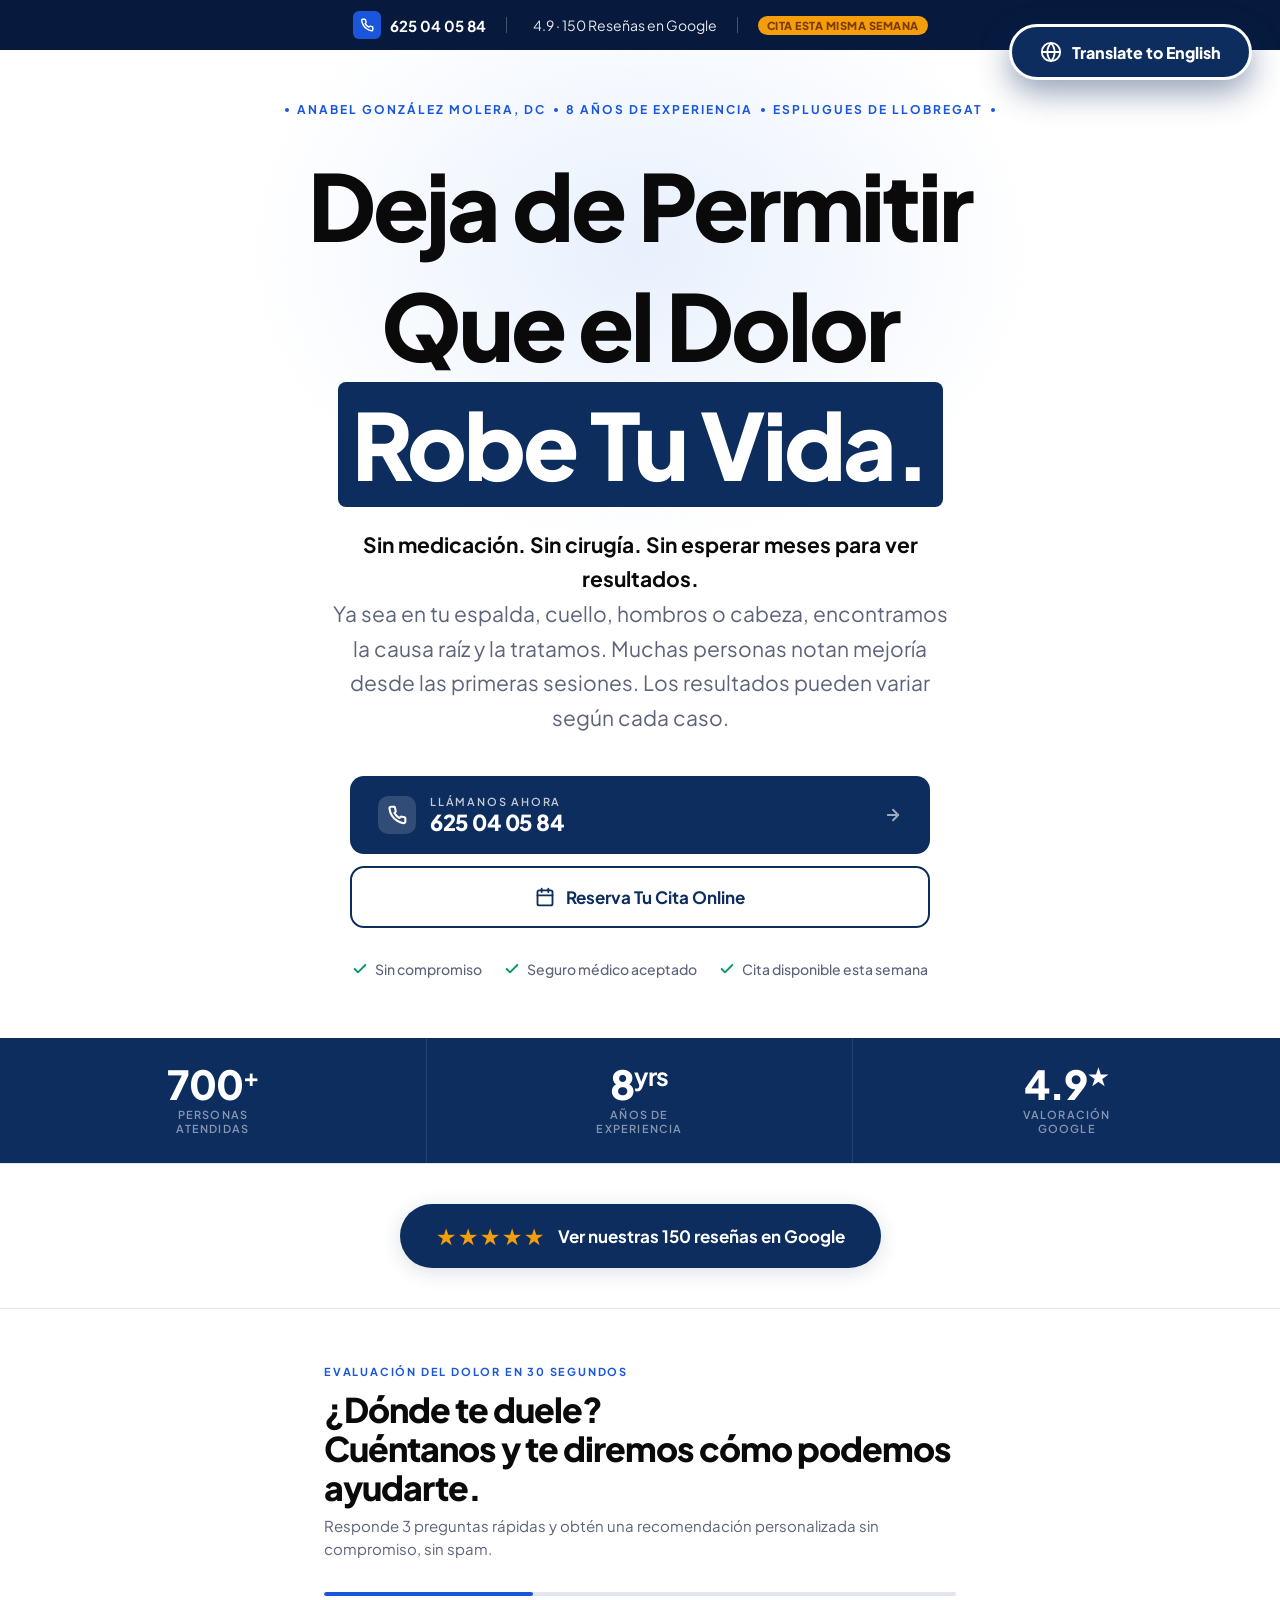
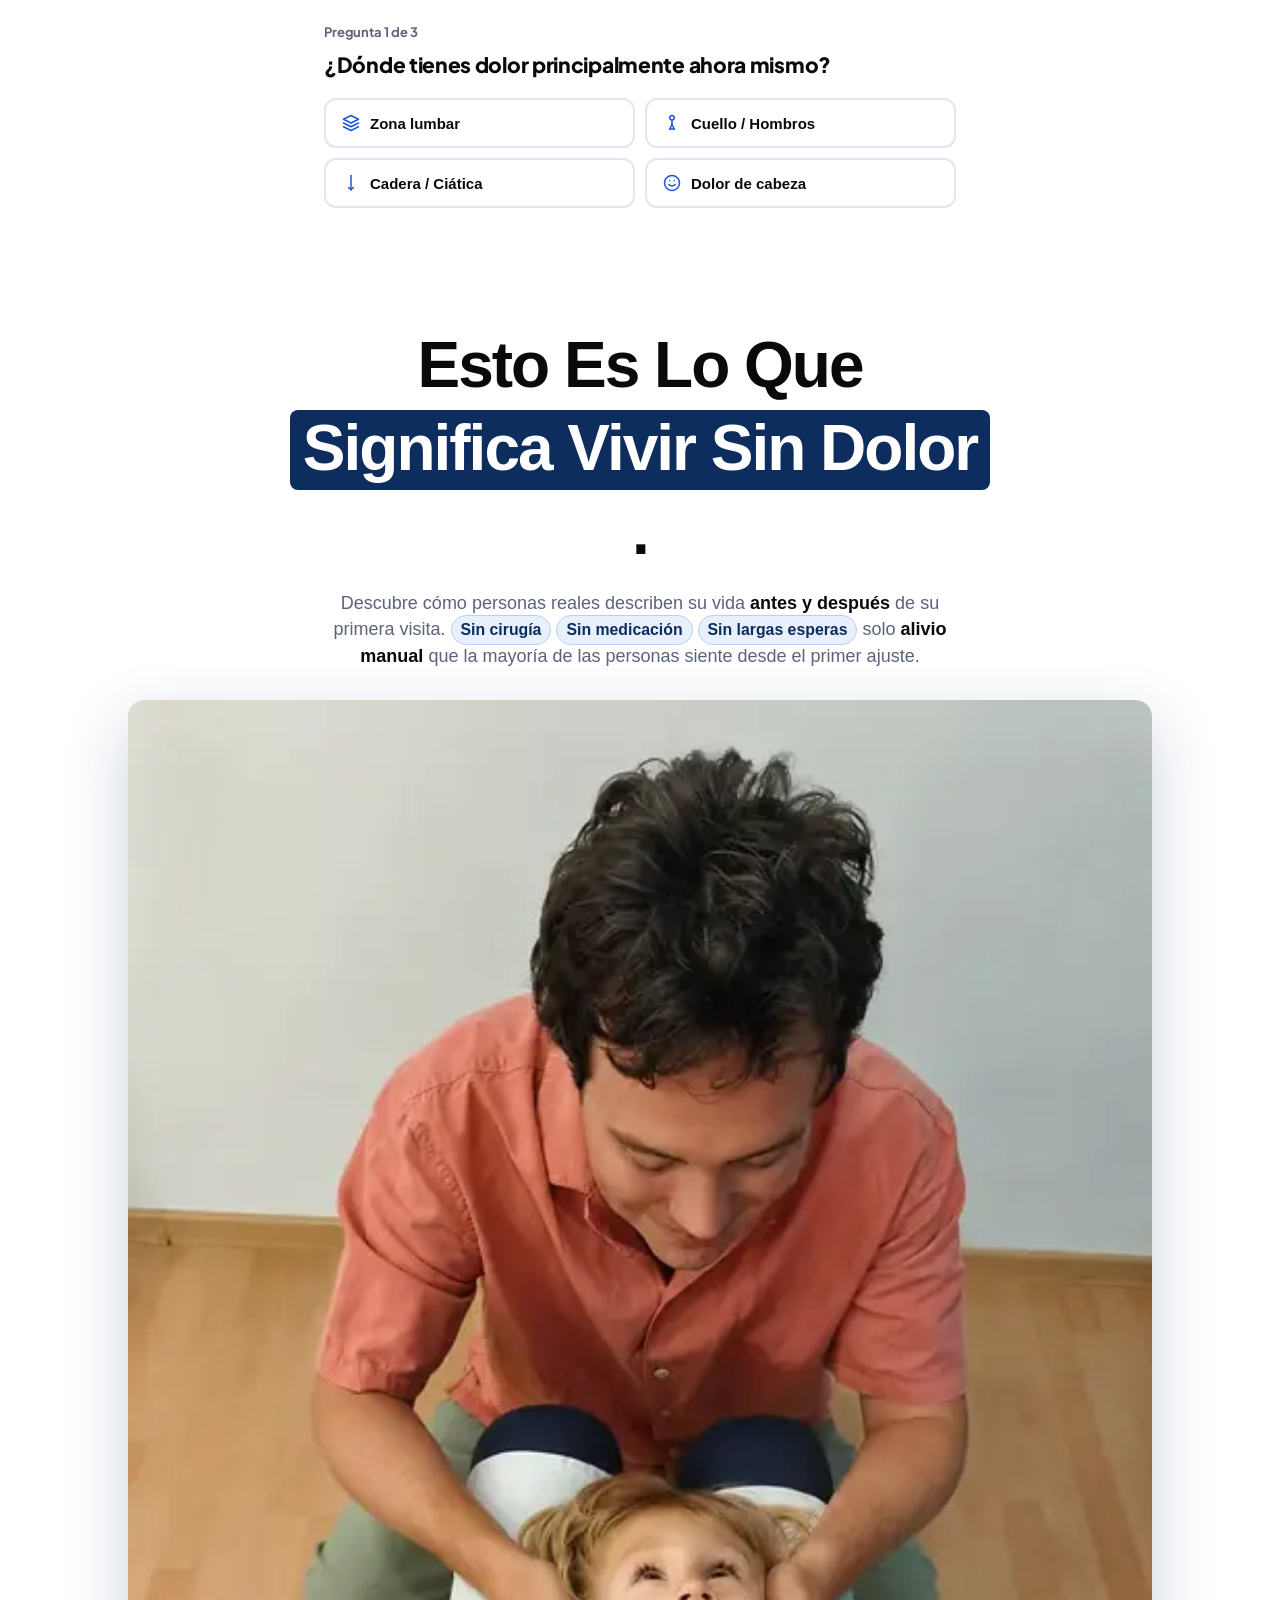
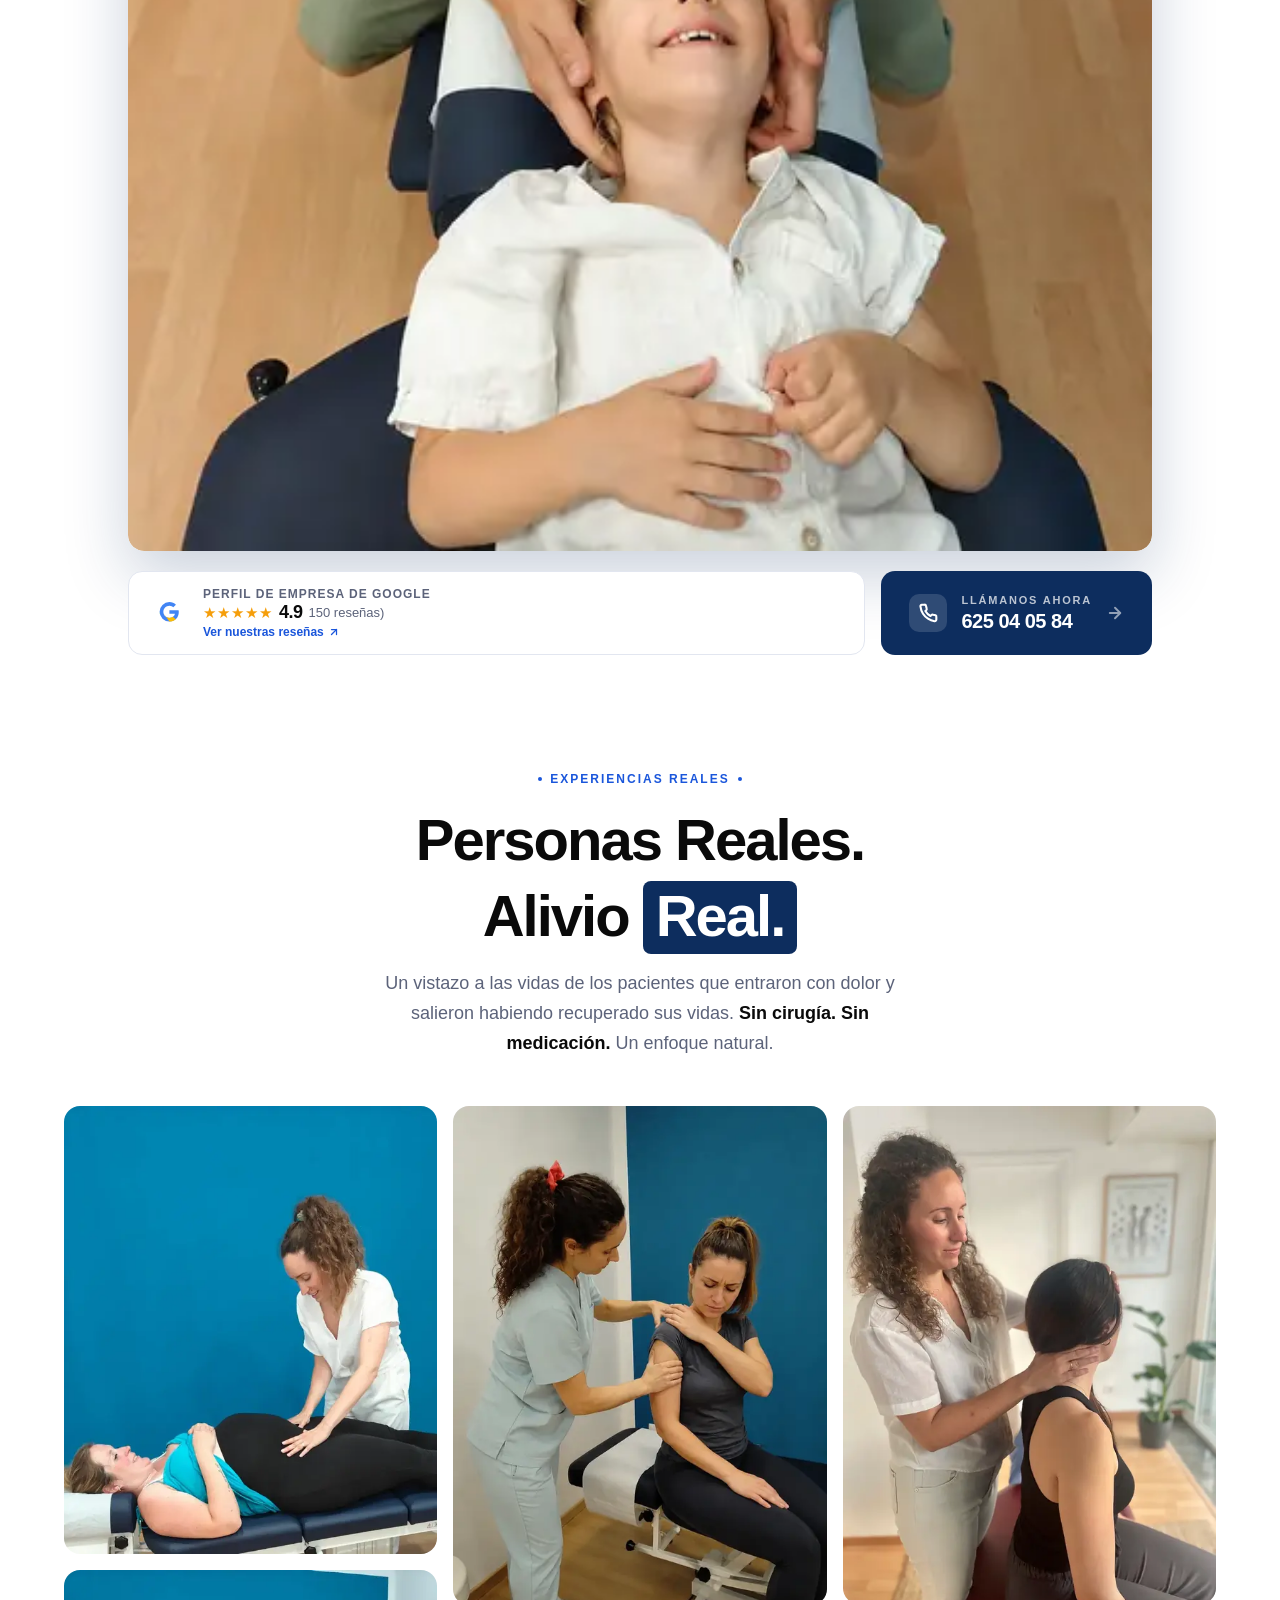
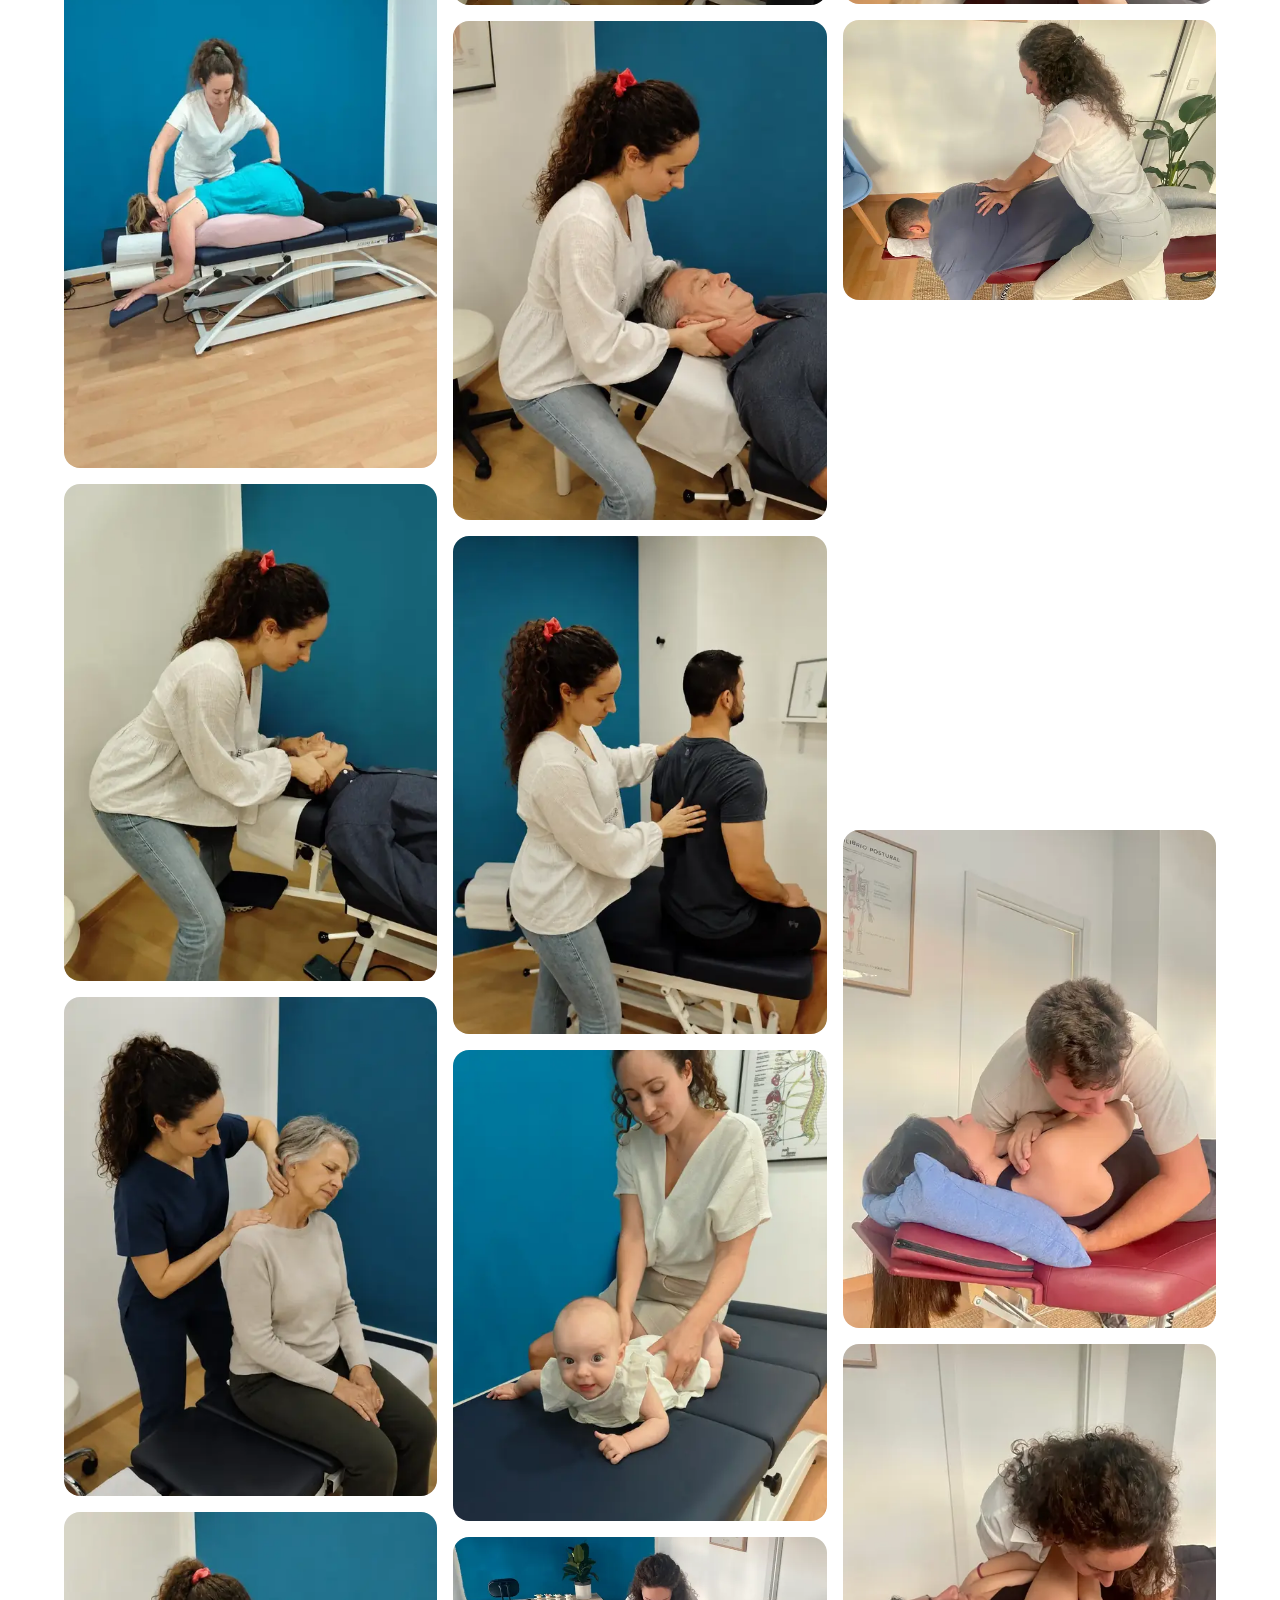
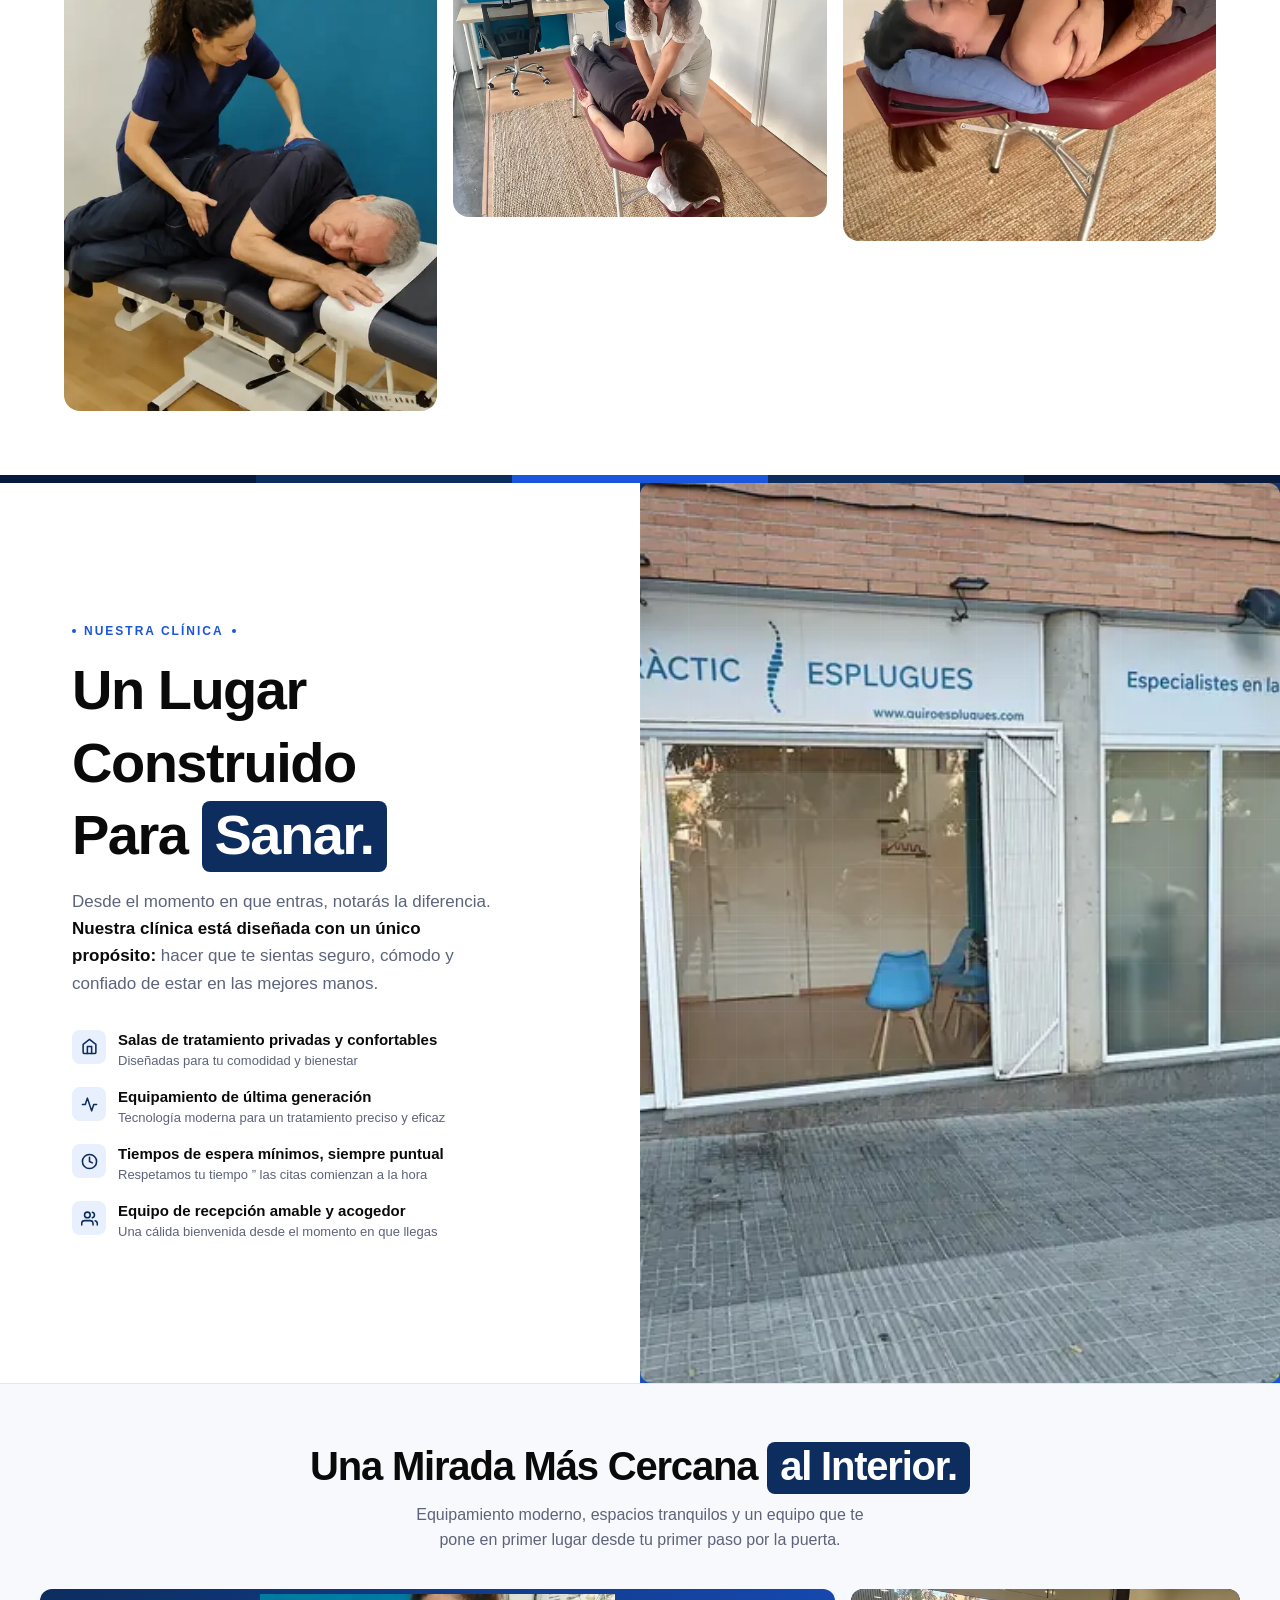
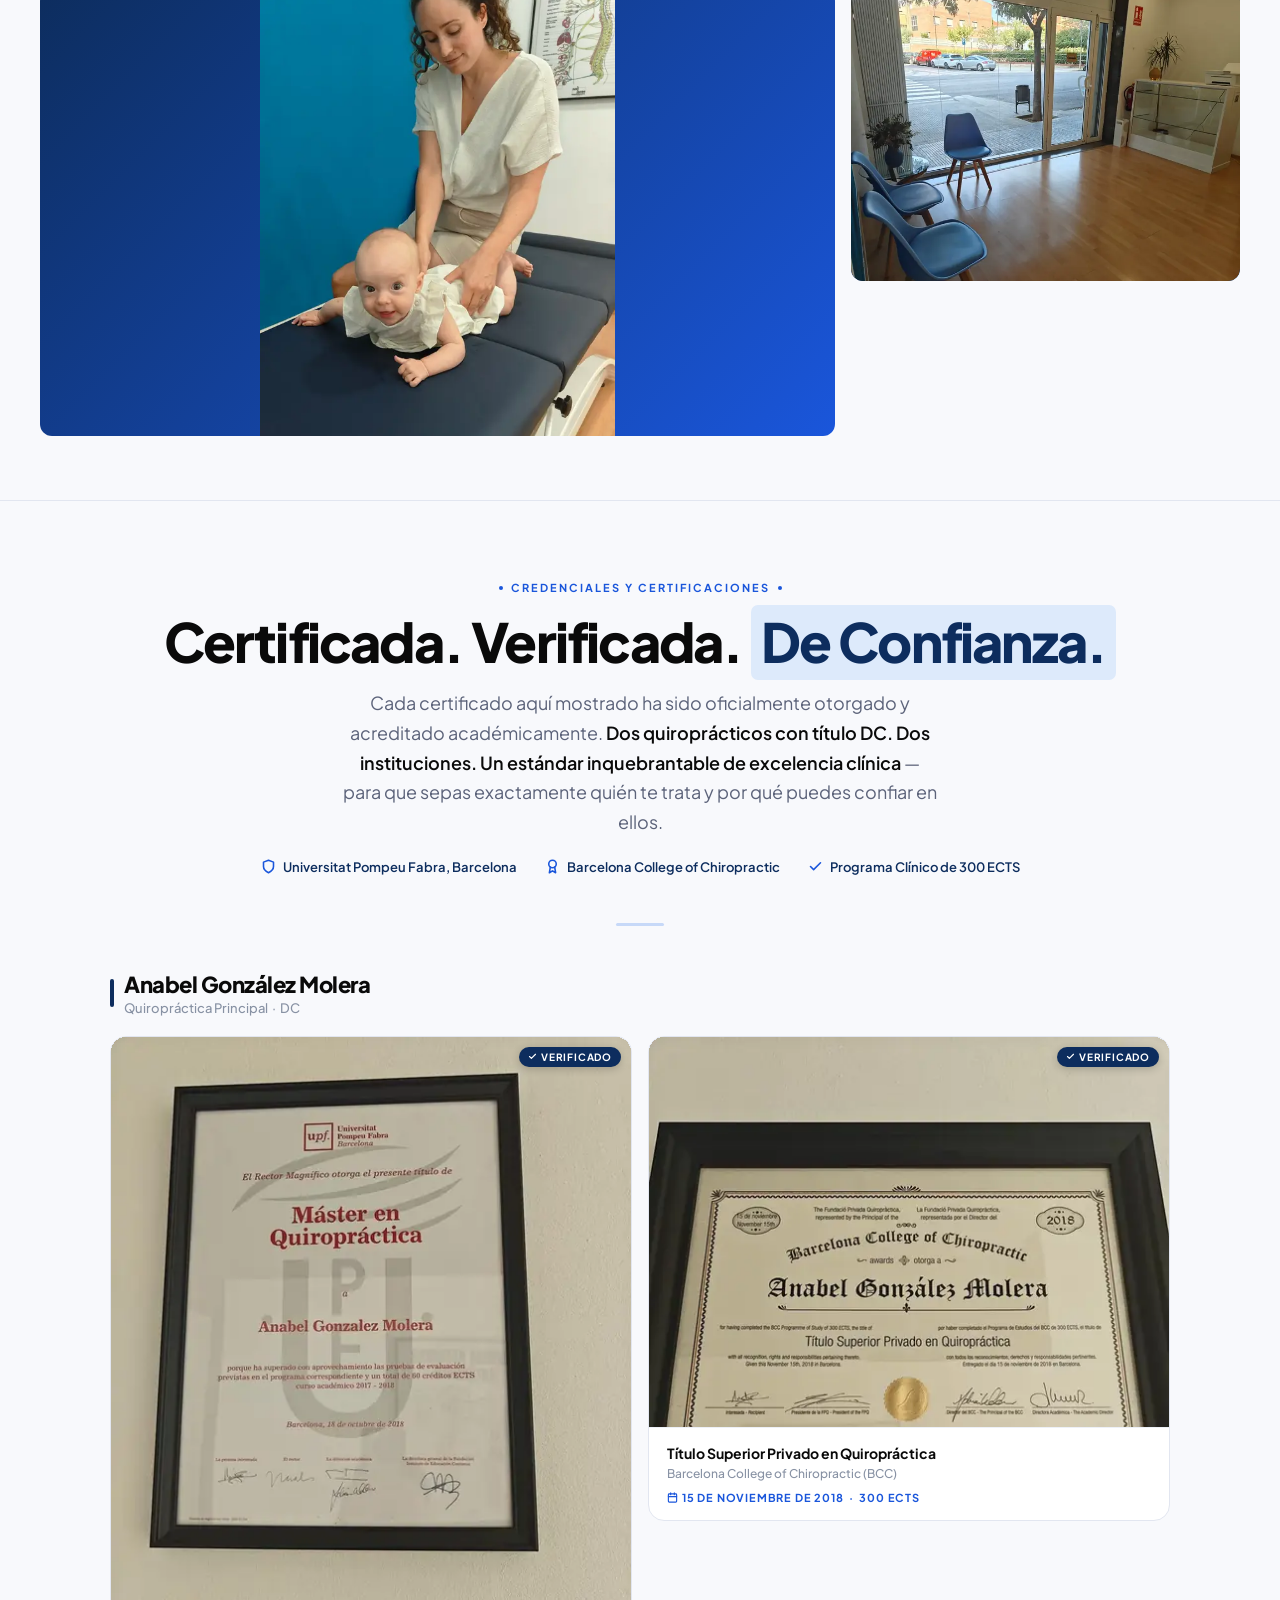
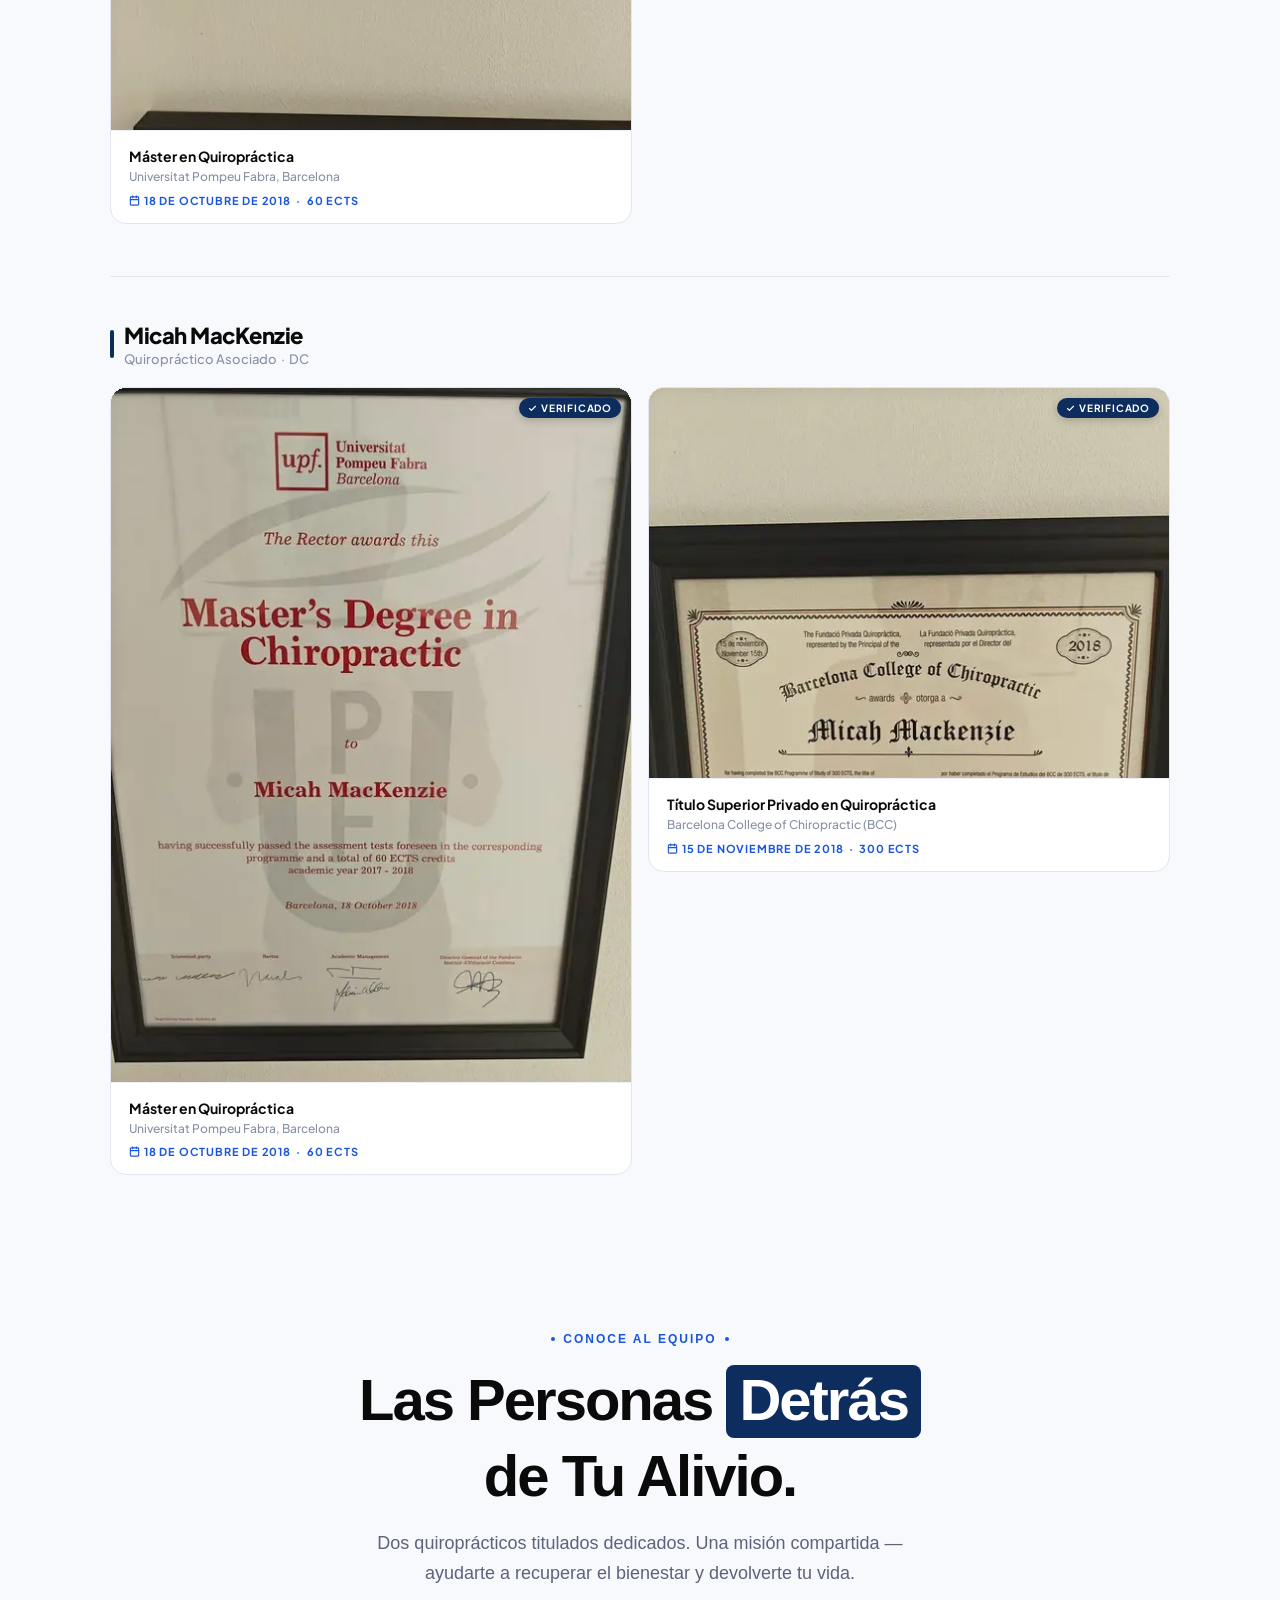
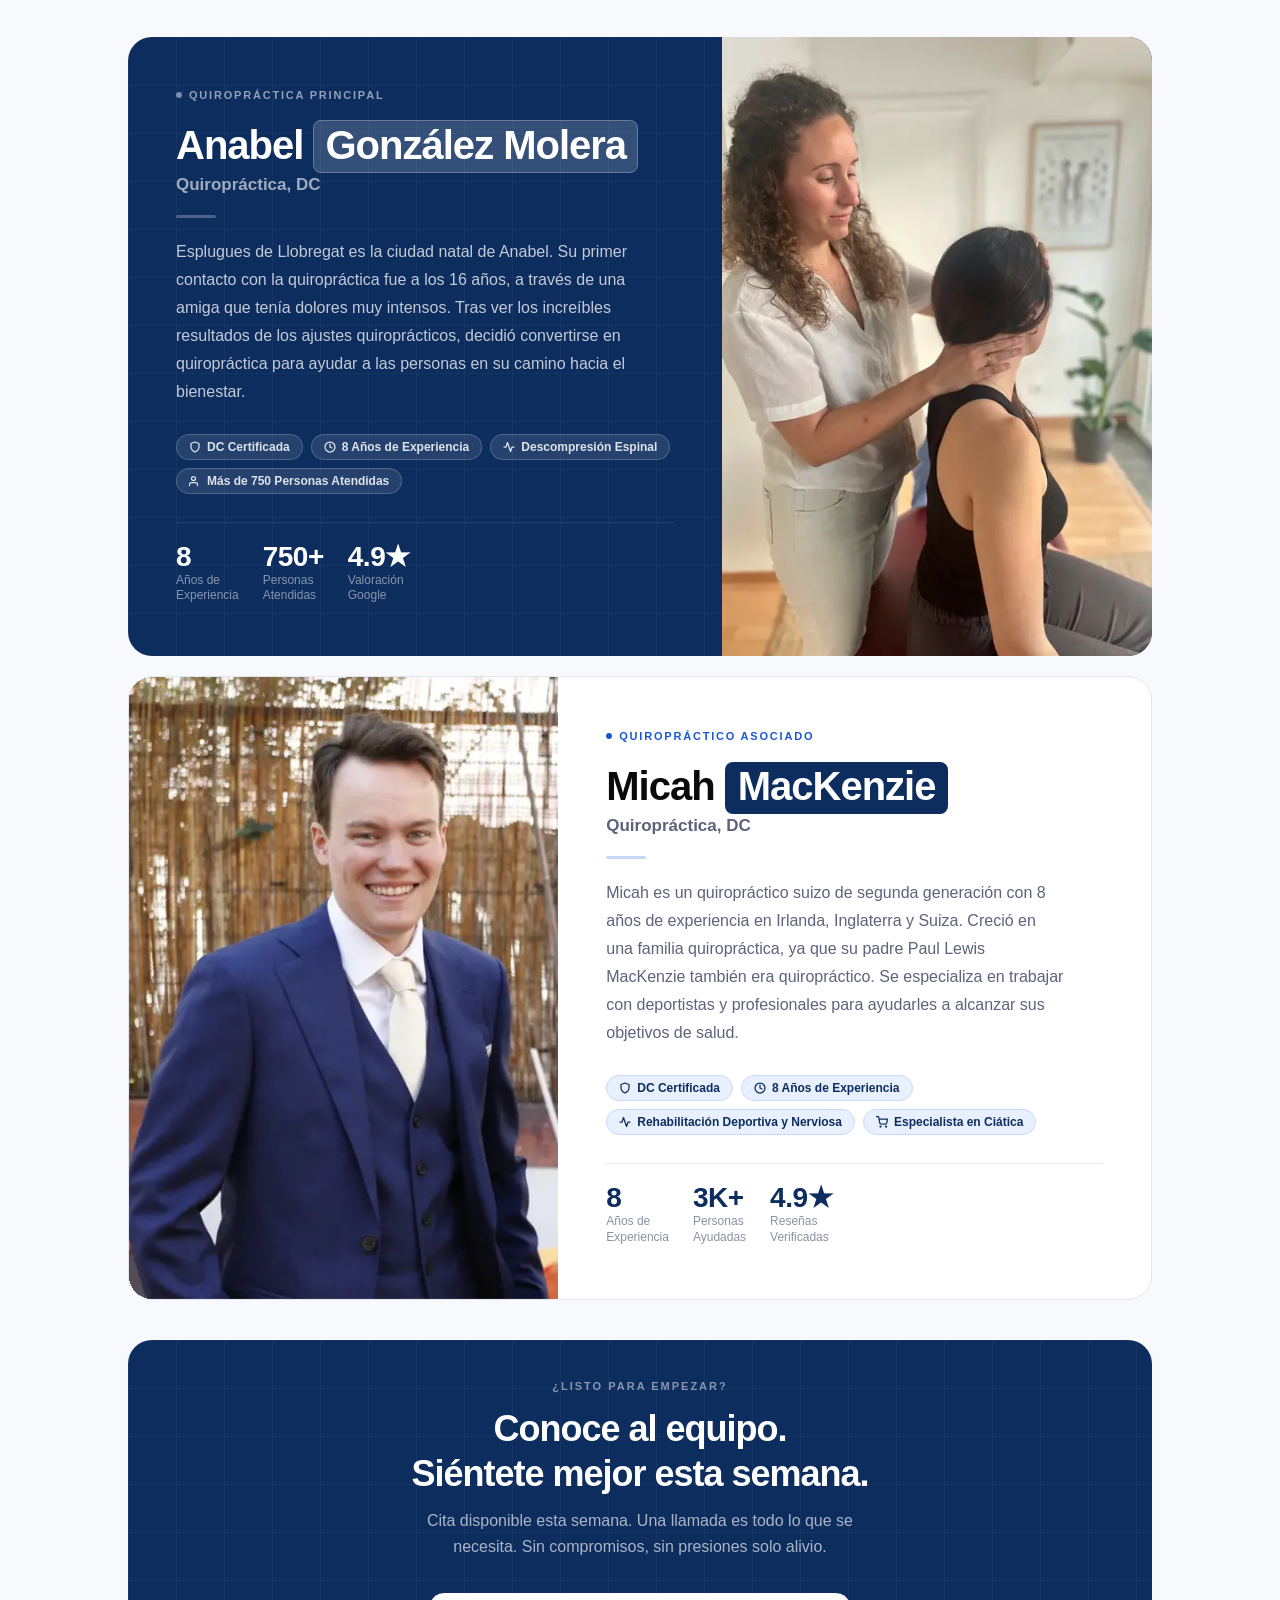
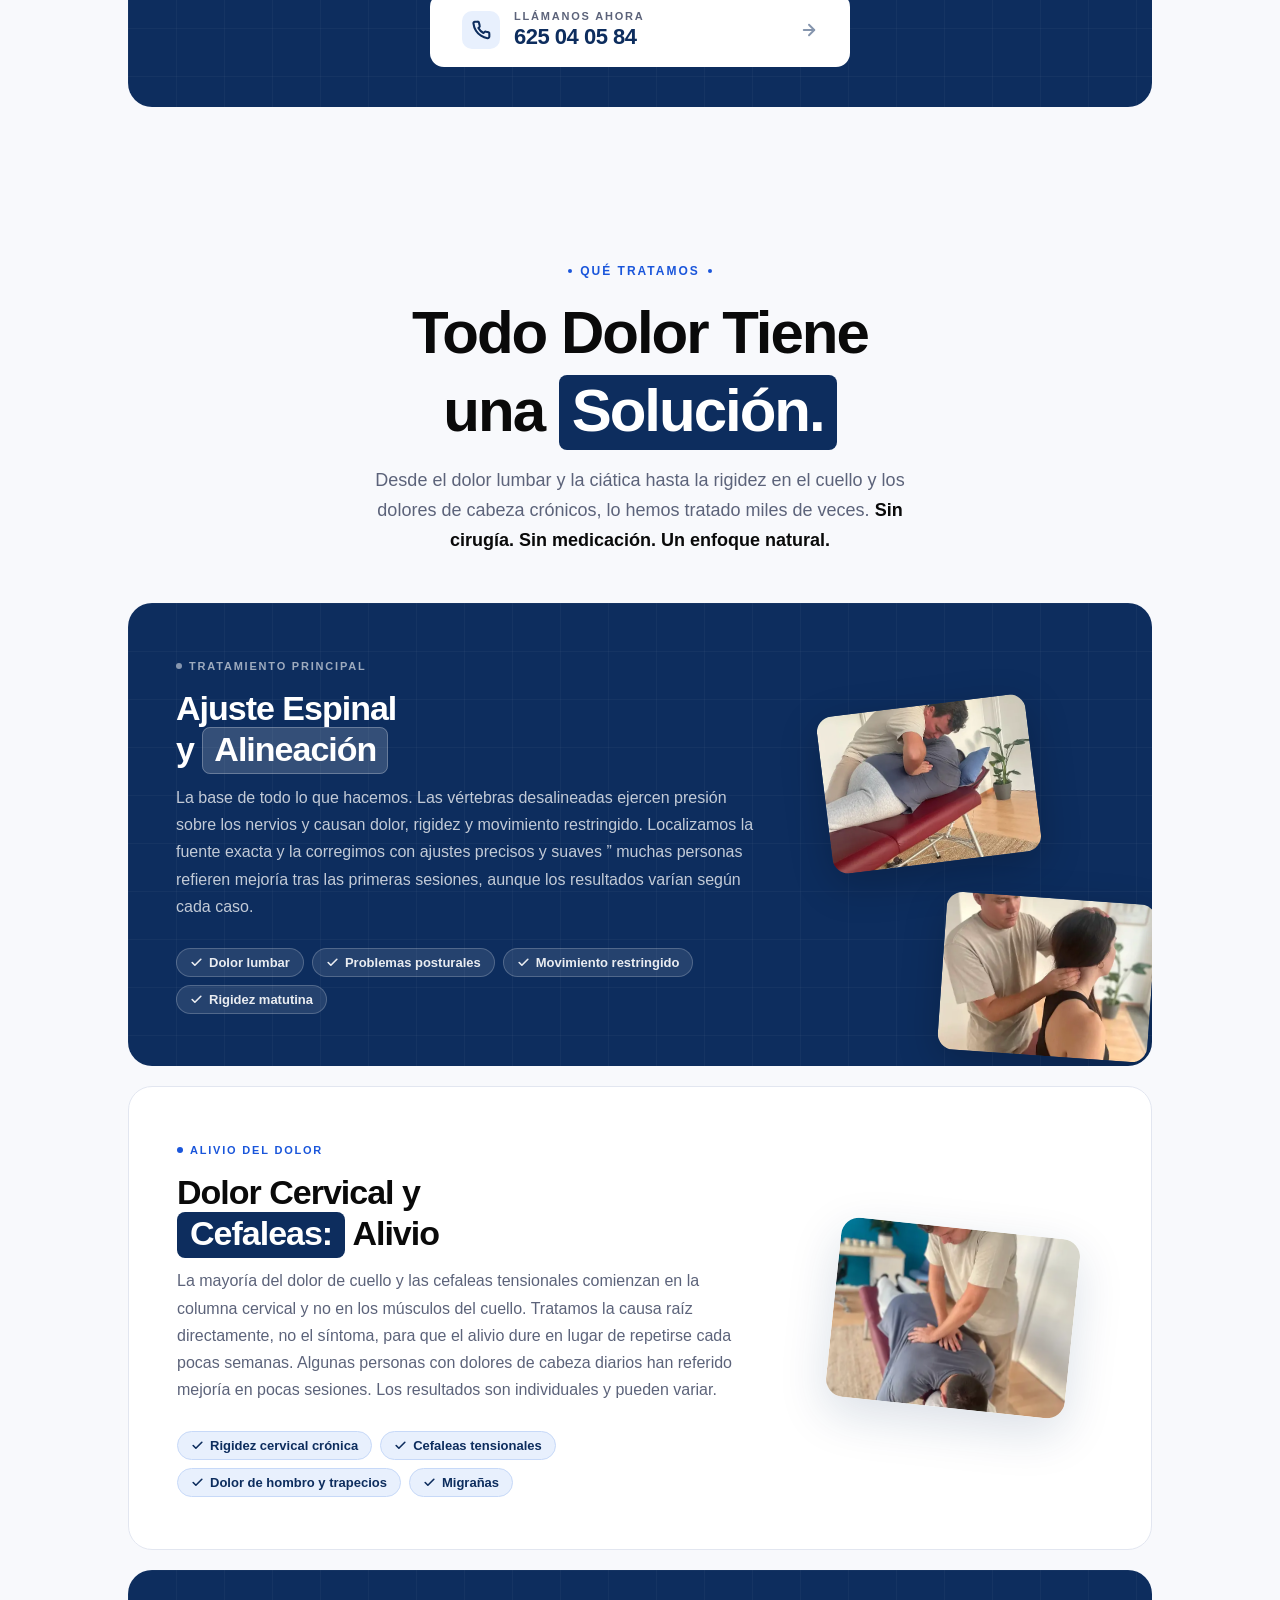
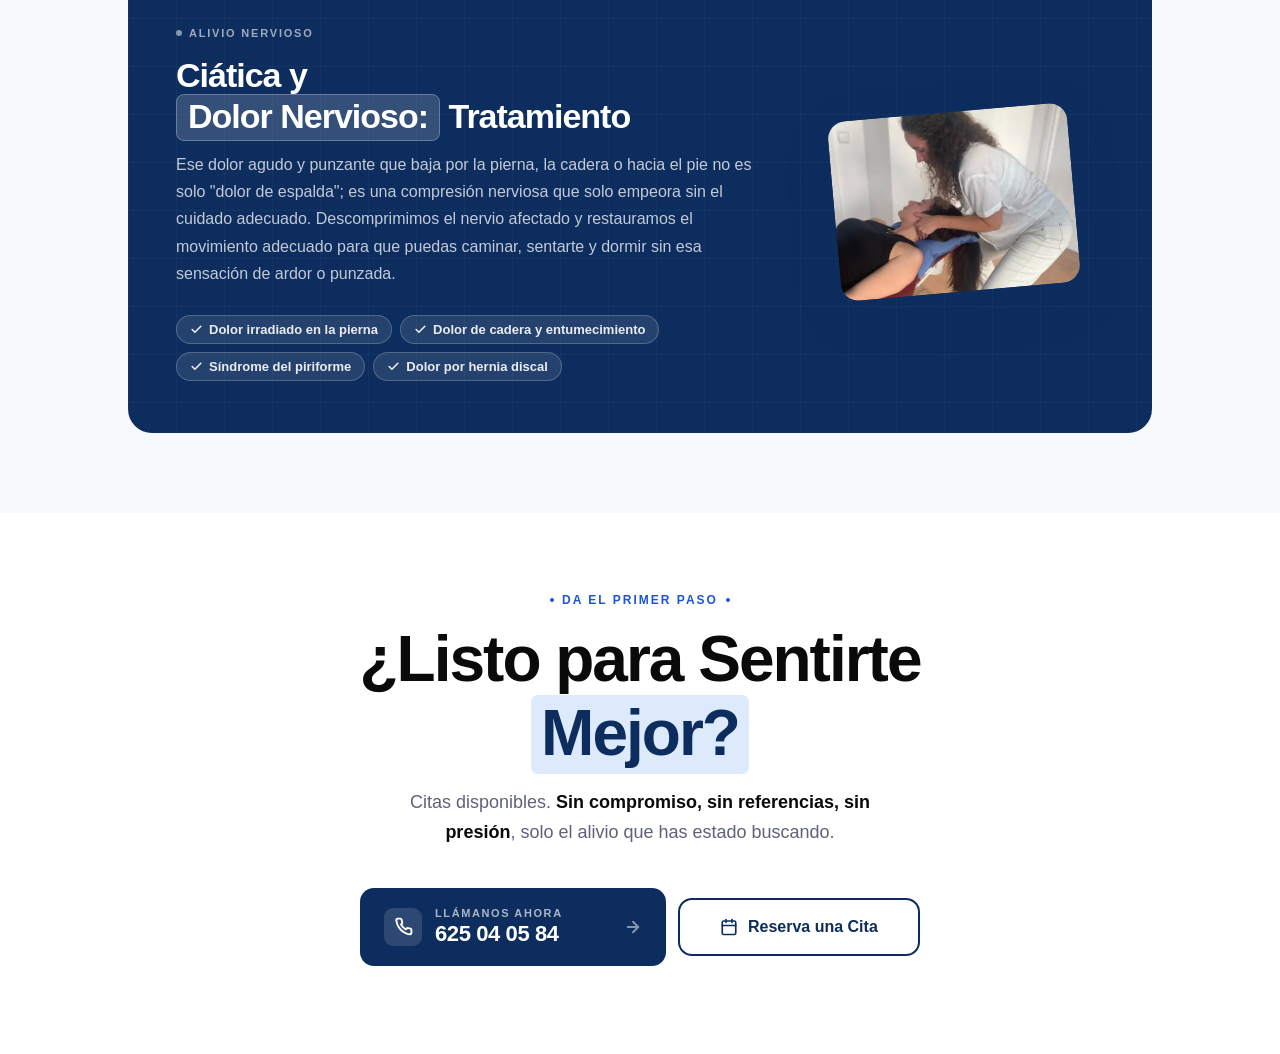
==== index.html @ eeecd5ba "fix language en" ====
<!DOCTYPE html>
<html lang="es">
<head>
<meta charset="UTF-8">
<meta name="viewport" content="width=device-width, initial-scale=1.0">
<title>Anabel González — Quiropráctica | Esplugues de Llobregat</title>
<link rel="preconnect" href="https://fonts.googleapis.com">
<link rel="preconnect" href="https://fonts.gstatic.com" crossorigin>
<link rel="preload" as="style" href="https://fonts.googleapis.com/css2?family=Plus+Jakarta+Sans:ital,wght@0,300;0,400;0,500;0,600;0,700;0,800;0,900;1,400&display=swap">
<link rel="stylesheet" href="https://fonts.googleapis.com/css2?family=Plus+Jakarta+Sans:ital,wght@0,300;0,400;0,500;0,600;0,700;0,800;0,900;1,400&display=swap" media="print" onload="this.media='all'">
<noscript><link rel="stylesheet" href="https://fonts.googleapis.com/css2?family=Plus+Jakarta+Sans:ital,wght@0,300;0,400;0,500;0,600;0,700;0,800;0,900;1,400&display=swap"></noscript>
<!-- Google tag (gtag.js) -->
<script async src="https://www.googletagmanager.com/gtag/js?id=G-1B49TVT4PJ"></script>
<script>
  window.dataLayer = window.dataLayer || [];
  function gtag(){dataLayer.push(arguments);}
  gtag('js', new Date());

  gtag('config', 'G-1B49TVT4PJ');
</script>

<!-- Google tag (gtag.js) -->
<script async src="https://www.googletagmanager.com/gtag/js?id=AW-18118351966"></script>
<script>
  window.dataLayer = window.dataLayer || [];
  function gtag(){dataLayer.push(arguments);}
  gtag('js', new Date());

  gtag('config', 'AW-18118351966');
</script>
<!-- Critical CSS: inlined for instant hero paint -->
<style>/* ═══════════════════════════════════════════════
   CRITICAL CSS ” Above-the-fold only
   Topbar · Hero · Stats strip
   Loaded inline for fastest first paint
   ═══════════════════════════════════════════════ */

/* â”€â”€â”€ RESET â”€â”€â”€â”€â”€â”€â”€â”€â”€â”€â”€â”€â”€â”€â”€â”€â”€â”€â”€â”€â”€â”€â”€â”€â”€â”€â”€â”€â”€â”€â”€â”€â”€â”€â”€ */
*, *::before, *::after { box-sizing: border-box; margin: 0; padding: 0; }
html { scroll-behavior: smooth; }
body {
  font-family: 'Plus Jakarta Sans', sans-serif;
  background: #fff;
  color: #0a0a0a;
  -webkit-font-smoothing: antialiased;
  overflow-x: hidden;
}

/* â”€â”€â”€ TOKENS â”€â”€â”€â”€â”€â”€â”€â”€â”€â”€â”€â”€â”€â”€â”€â”€â”€â”€â”€â”€â”€â”€â”€â”€â”€â”€â”€â”€â”€â”€â”€â”€â”€â”€â”€ */
:root {
  --navy:      #0d2d5e;
  --navy-deep: #071a3e;
  --blue:      #1a56db;
  --blue-tint: #e8f0fd;
  --blue-pale: #f0f5ff;
  --ink:       #0a0a0a;
  --muted:     #5c637a;
  --border:    #e2e6f0;
  --off-white: #f8f9fc;
  --gold:      #f59e0b;
  --green:     #059669;
}

/* â”€â”€â”€ STICKY TOP BAR â”€â”€â”€â”€â”€â”€â”€â”€â”€â”€â”€â”€â”€â”€â”€â”€â”€â”€â”€â”€â”€â”€â”€â”€â”€â”€â”€â”€ */
.topbar {
  position: sticky; top: 0; z-index: 200;
  background: var(--navy-deep);
  display: flex; align-items: center; justify-content: center;
  gap: 20px; padding: 11px 20px; flex-wrap: wrap;
  animation: slideDown .4s ease both;
}
.topbar-call {
  display: flex; align-items: center; gap: 9px;
  color: #fff; text-decoration: none;
  font-size: 15px; font-weight: 700;
}
.topbar-call .ph-wrap {
  width: 28px; height: 28px; border-radius: 6px;
  background: var(--blue);
  display: flex; align-items: center; justify-content: center;
}
.topbar-sep { width: 1px; height: 16px; background: rgba(255,255,255,.25); }
.topbar-stars {
  display: flex; align-items: center; gap: 6px;
  color: rgba(255,255,255,.9); font-size: 14px;
}
.stars { color: var(--gold); letter-spacing: 1.5px; font-size: 13px; }
.topbar-badge {
  background: var(--gold); color: #7c3a00;
  font-size: 11px; font-weight: 800;
  padding: 3px 9px; border-radius: 20px;
  letter-spacing: .5px; text-transform: uppercase;
}

/* â”€â”€â”€ HERO â”€â”€â”€â”€â”€â”€â”€â”€â”€â”€â”€â”€â”€â”€â”€â”€â”€â”€â”€â”€â”€â”€â”€â”€â”€â”€â”€â”€â”€â”€â”€â”€â”€â”€â”€â”€â”€â”€ */
.hero {
  min-height: calc(100svh - 51px);
  display: flex; flex-direction: column;
  align-items: center; justify-content: center;
  text-align: center;
  padding: 52px 24px 60px;
  position: relative; overflow: hidden;
  background: #fff;
}
.hero::before {
  content: '';
  position: absolute;
  top: -100px; left: 50%; transform: translateX(-50%);
  width: 800px; height: 600px;
  background: radial-gradient(ellipse at center, var(--blue-tint) 0%, transparent 70%);
  pointer-events: none; z-index: 0;
  animation: glowFade 1.2s ease both;
}
.hero-inner {
  position: relative; z-index: 1;
  max-width: 820px; width: 100%;
  display: flex; flex-direction: column;
  align-items: center;
}

/* Credential line */
.cred-line {
  display: inline-flex; align-items: center; gap: 8px;
  font-size: 12px; font-weight: 700;
  letter-spacing: 2px; text-transform: uppercase;
  color: var(--blue); margin-bottom: 28px;
  animation: fadeUp .5s .1s ease both;
}
.cred-dot { width: 4px; height: 4px; border-radius: 50%; background: var(--blue); }

/* Headline */
.headline {
  font-size: clamp(40px, 11vw, 92px);
  font-weight: 900; line-height: 1.0;
  letter-spacing: -3px; color: var(--ink);
  line-height: 130%;
  margin-bottom: 24px;
  animation: fadeUp .55s .15s ease both;
}

/* Blue chip highlight */
.hl {
  display: inline;
  background: var(--navy); color: #fff;
  padding: 4px 14px 6px; border-radius: 8px;
  position: relative;
  box-decoration-break: clone;
  -webkit-box-decoration-break: clone;
}

/* Subheadline */
.subheadline {
  font-size: clamp(17px, 2.8vw, 21px);
  font-weight: 400; line-height: 1.65;
  color: var(--muted); max-width: 620px;
  margin-bottom: 40px;
  animation: fadeUp .55s .25s ease both;
}
.subheadline strong { color: var(--ink); font-weight: 700; }
.no-tag {
  display: inline-flex; align-items: center; gap: 5px;
  background: #fff0f0; color: #b91c1c;
  font-size: .9em; font-weight: 700;
  padding: 2px 9px; border-radius: 20px;
  border: 1px solid #fecaca; white-space: nowrap;
}
.no-tag svg { flex-shrink: 0; }
.yes-tag {
  display: inline-flex; align-items: center; gap: 5px;
  background: #f0fdf4; color: #166534;
  font-size: .9em; font-weight: 700;
  padding: 2px 9px; border-radius: 20px;
  border: 1px solid #bbf7d0; white-space: nowrap;
}

/* CTA group */
.cta-group {
  display: flex; flex-direction: column;
  align-items: center; gap: 12px;
  width: 100%; max-width: 520px;
  margin-bottom: 32px;
  animation: fadeUp .55s .35s ease both;
}

/* CALL ” primary */
.btn-call {
  position: relative; overflow: hidden;
  display: flex; align-items: center; justify-content: center; gap: 14px;
  width: 100%;
  background: var(--navy); color: #fff; text-decoration: none;
  padding: 20px 28px; border-radius: 14px;
  border: none; cursor: pointer;
  transition: background .2s, transform .15s;
  -webkit-tap-highlight-color: transparent;
}
.btn-call:hover { background: var(--navy-deep); transform: translateY(-2px); }
.btn-call:active { transform: translateY(0); }
.btn-call::before {
  content: '';
  position: absolute; top: 0; left: -100%;
  width: 60%; height: 100%;
  background: linear-gradient(90deg,transparent,rgba(255,255,255,.09),transparent);
  animation: shimmer 3.2s 2s ease-in-out infinite;
}
.btn-call::after {
  content: '';
  position: absolute; inset: -3px;
  border-radius: 17px; border: 2px solid var(--navy);
  opacity: 0;
  animation: pulseRing 2.4s 1.5s ease-out infinite;
}
.call-icon-wrap {
  width: 38px; height: 38px; border-radius: 10px;
  background: rgba(255,255,255,.15);
  display: flex; align-items: center; justify-content: center; flex-shrink: 0;
}
.call-text { display: flex; flex-direction: column; text-align: left; }
.call-instruction {
  font-size: 11px; font-weight: 600; opacity: .75;
  letter-spacing: 1.8px; text-transform: uppercase;
  line-height: 1; margin-bottom: 3px;
}
.call-number {
  font-size: 22px; font-weight: 800;
  letter-spacing: -.5px; line-height: 1.1;
}
.call-arrow {
  margin-left: auto; opacity: .6; flex-shrink: 0;
  transition: transform .2s;
}
.btn-call:hover .call-arrow { transform: translateX(4px); opacity: 1; }

/* BOOK ” secondary */
.btn-book {
  display: flex; align-items: center; justify-content: center; gap: 11px;
  width: 100%;
  background: #fff; color: var(--navy);
  text-decoration: none;
  padding: 18px 28px; border-radius: 14px;
  border: 2px solid var(--navy);
  font-size: 17px; font-weight: 700;
  cursor: pointer;
  transition: background .2s, transform .15s;
  -webkit-tap-highlight-color: transparent;
}
.btn-book:hover { background: var(--blue-tint); transform: translateY(-2px); }
.btn-book:active { transform: translateY(0); }

/* Trust micro */
.trust-micro {
  display: flex; flex-wrap: wrap;
  justify-content: center; gap: 8px 22px;
  animation: fadeUp .55s .45s ease both;
}
.trust-item {
  display: flex; align-items: center; gap: 7px;
  font-size: 14px; font-weight: 500; color: var(--muted);
}
.trust-item svg { color: var(--green); flex-shrink: 0; }

/* â”€â”€â”€ STATS STRIP â”€â”€â”€â”€â”€â”€â”€â”€â”€â”€â”€â”€â”€â”€â”€â”€â”€â”€â”€â”€â”€â”€â”€â”€â”€â”€â”€â”€â”€â”€â”€ */
.stats-strip {
  background: var(--navy);
  display: grid; grid-template-columns: repeat(3,1fr);
  text-align: center;
}
.stat-cell {
  padding: 26px 12px;
  border-right: 1px solid rgba(255,255,255,.1);
  display: flex; flex-direction: column; align-items: center; gap: 4px;
}
.stat-cell:last-child { border-right: none; }
.stat-num {
  font-size: clamp(26px,6vw,40px);
  font-weight: 900; color: #fff;
  line-height: 1; letter-spacing: -1px;
}
.stat-suf { font-size: .62em; font-weight: 700; vertical-align: super; }
.stat-label {
  font-size: 11px; font-weight: 600;
  color: rgba(255,255,255,.5);
  text-transform: uppercase; letter-spacing: 1.2px; line-height: 1.3;
}

/* â”€â”€â”€ DESKTOP ENHANCEMENTS â”€â”€â”€â”€â”€â”€â”€â”€â”€â”€â”€â”€â”€â”€â”€â”€â”€â”€â”€â”€â”€â”€ */
@media (min-width: 768px) {
  .cta-group { flex-direction: column; max-width: 580px; }
  .btn-call, .btn-book { flex: 1; }
}

/* â”€â”€â”€ SCROLL REVEAL (shared) â”€â”€â”€â”€â”€â”€â”€â”€â”€â”€â”€â”€â”€â”€â”€â”€â”€â”€ */
.reveal {
  opacity: 0; transform: translateY(20px);
  transition: opacity .55s ease, transform .55s ease;
}
.reveal.visible { opacity: 1; transform: none; }

/* â”€â”€â”€ KEYFRAMES â”€â”€â”€â”€â”€â”€â”€â”€â”€â”€â”€â”€â”€â”€â”€â”€â”€â”€â”€â”€â”€â”€â”€â”€â”€â”€â”€â”€â”€â”€â”€â”€ */
@keyframes slideDown  { from { transform: translateY(-100%); opacity: 0; } to { transform: translateY(0); opacity: 1; } }
@keyframes fadeUp     { from { opacity: 0; transform: translateY(22px); } to { opacity: 1; transform: translateY(0); } }
@keyframes glowFade   { from { opacity: 0; } to { opacity: 1; } }
@keyframes shimmer    { 0%,100% { left: -100%; } 50% { left: 130%; } }
@keyframes pulseRing  { 0% { opacity: .6; transform: scale(1); } 100% { opacity: 0; transform: scale(1.1); } }
@keyframes tickerScroll { from { transform: translateX(0); } to { transform: translateX(-50%); } }
@keyframes blink      { 0%,100% { opacity: 1; } 50% { opacity: .35; } }
@keyframes pulse      { 0%,100% { opacity: 1; } 50% { opacity: .6; } }
</style>
<!-- Deferred CSS: loads after hero -->
<link rel="stylesheet" href="./style.css" media="print" onload="this.media='all'">
<noscript><link rel="stylesheet" href="./style.css"></noscript>
</head>
<body>
<!-- â”€â”€â”€ TOP BAR â”€â”€â”€ -->
<div class="topbar" role="banner">
  <a href="tel:+34625040584" class="topbar-call" aria-label="Llamar al 625 04 05 84">
    <span class="ph-wrap">
      <svg width="14" height="14" viewBox="0 0 24 24" fill="none" stroke="#fff" stroke-width="2.5" stroke-linecap="round" stroke-linejoin="round" aria-hidden="true"><path d="M22 16.92v3a2 2 0 01-2.18 2A19.79 19.79 0 0112 18.85a19.5 19.5 0 01-6-6 19.79 19.79 0 01-3.07-8.67A2 2 0 014.72 2h3a2 2 0 012 1.72c.13.96.36 1.9.66 2.81a2 2 0 01-.45 2.11L8.83 9.56A16 16 0 0015 15.64l1.1-1.1a2 2 0 012.11-.45c.91.3 1.85.52 2.81.65A2 2 0 0122 16.92z"/></svg>
    </span>
    625 04 05 84
  </a>
  <div class="topbar-sep" aria-hidden="true"></div>
  <div class="topbar-stars">
    <span class="stars" aria-label="5 stars"></span>
    <span>4.9 · 150 Reseñas en Google</span>
  </div>
  <div class="topbar-sep" aria-hidden="true"></div>
  <span class="topbar-badge">Cita Esta Misma Semana</span>
</div>

<!-- â”€â”€â”€ HERO â”€â”€â”€ -->
<section class="hero" aria-labelledby="main-headline">
  <div class="hero-inner">
    <div class="cred-line" aria-label="Credenciales del doctor">
      <span class="cred-dot" aria-hidden="true"></span>
      Anabel González Molera, DC
      <span class="cred-dot" aria-hidden="true"></span>
      8 Años de Experiencia
      <span class="cred-dot" aria-hidden="true"></span>
      Esplugues de Llobregat
      <span class="cred-dot" aria-hidden="true"></span>
    </div>
    <h1 class="headline" id="main-headline">
      Deja de Permitir Que el Dolor<br>
      <span class="hl">Robe Tu Vida.</span>
    </h1>
    <p class="subheadline">
      <strong>Sin medicación. Sin cirugía. Sin esperar meses para ver resultados.</strong><br>
      Ya sea en tu espalda, cuello, hombros o cabeza, 
      encontramos la causa raíz y la tratamos.
      Muchas personas notan mejoría desde las primeras sesiones. Los resultados pueden variar según cada caso.
    </p>
    <div class="cta-group">
      <a href="tel:+34625040584" class="btn-call" aria-label="Tap this button to call us at 625 04 05 84 ” your phone will dial us immediately">
        <span class="call-icon-wrap" aria-hidden="true">
          <svg width="20" height="20" viewBox="0 0 24 24" fill="none" stroke="#fff" stroke-width="2.5" stroke-linecap="round" stroke-linejoin="round"><path d="M22 16.92v3a2 2 0 01-2.18 2A19.79 19.79 0 0112 18.85a19.5 19.5 0 01-6-6 19.79 19.79 0 01-3.07-8.67A2 2 0 014.72 2h3a2 2 0 012 1.72c.13.96.36 1.9.66 2.81a2 2 0 01-.45 2.11L8.83 9.56A16 16 0 0015 15.64l1.1-1.1a2 2 0 012.11-.45c.91.3 1.85.52 2.81.65A2 2 0 0122 16.92z"/></svg>
        </span>
        <span class="call-text">
          <span class="call-instruction">Llámanos Ahora</span>
          <span class="call-number">625 04 05 84</span>
        </span>
        <svg class="call-arrow" width="18" height="18" viewBox="0 0 24 24" fill="none" stroke="#fff" stroke-width="2.5" stroke-linecap="round" stroke-linejoin="round" aria-hidden="true"><line x1="5" y1="12" x2="19" y2="12"/><polyline points="12 5 19 12 12 19"/></svg>
      </a>
      <a href="https://quiroespluges.neptune.practicehub.io/p/booking/?lid=1&atid=2&locale=es&" class="btn-book" aria-label="Reserva tu cita online">
        <svg width="20" height="20" viewBox="0 0 24 24" fill="none" stroke="currentColor" stroke-width="2.2" stroke-linecap="round" stroke-linejoin="round" aria-hidden="true"><rect x="3" y="4" width="18" height="18" rx="2"/><line x1="16" y1="2" x2="16" y2="6"/><line x1="8" y1="2" x2="8" y2="6"/><line x1="3" y1="10" x2="21" y2="10"/></svg>
        Reserva Tu Cita Online
      </a>
    </div>
    <div class="trust-micro" aria-label="Garantías">
      <span class="trust-item">
        <svg width="16" height="16" viewBox="0 0 24 24" fill="none" stroke="currentColor" stroke-width="2.8" stroke-linecap="round" stroke-linejoin="round" aria-hidden="true"><polyline points="20 6 9 17 4 12"/></svg>
        Sin compromiso
      </span>
      <span class="trust-item">
        <svg width="16" height="16" viewBox="0 0 24 24" fill="none" stroke="currentColor" stroke-width="2.8" stroke-linecap="round" stroke-linejoin="round" aria-hidden="true"><polyline points="20 6 9 17 4 12"/></svg>
        Seguro médico aceptado
      </span>
      <span class="trust-item">
        <svg width="16" height="16" viewBox="0 0 24 24" fill="none" stroke="currentColor" stroke-width="2.8" stroke-linecap="round" stroke-linejoin="round" aria-hidden="true"><polyline points="20 6 9 17 4 12"/></svg>
        Cita disponible esta semana
      </span>
    </div>
  </div>
</section>

<!-- â”€â”€â”€ STATS STRIP â”€â”€â”€ -->
<div class="stats-strip reveal" role="region" aria-label="Estadísticas de la clínica">
  <div class="stat-cell">
    <div class="stat-num">700<span class="stat-suf">+</span></div>
    <div class="stat-label">Personas<br>Atendidas</div>
  </div>
  <div class="stat-cell">
    <div class="stat-num">8<span class="stat-suf">yrs</span></div>
    <div class="stat-label">Años de<br>Experiencia</div>
  </div>
  <div class="stat-cell">
    <div class="stat-num">4.9<span class="stat-suf">★</span></div>
    <div class="stat-label">Valoración<br>Google</div>
  </div>
</div>

<!-- â”€â”€â”€ GOOGLE REVIEWS LINK â”€â”€â”€ -->
<div class="ticker-wrap reveal" role="region" aria-label="Reseñas en Google" style="text-align: center; padding: 40px 20px; background: #fff;">
  <a href="https://share.google/RJOvCiBTa5LTGlaOm" target="_blank" rel="noopener noreferrer" style="display: inline-flex; align-items: center; gap: 12px; background: #0d2d5e; padding: 18px 36px; border-radius: 50px; text-decoration: none; color: #fff; font-weight: 700; font-size: 17px; box-shadow: 0 4px 20px rgba(13,45,94,.15); transition: transform 0.2s, box-shadow 0.2s;" onmouseover="this.style.transform='translateY(-2px)'; this.style.boxShadow='0 8px 25px rgba(13,45,94,.2)';" onmouseout="this.style.transform='translateY(0)'; this.style.boxShadow='0 4px 20px rgba(13,45,94,.15)';">
    <span style="color: #f59e0b; font-size: 22px; letter-spacing: 2px;">★★★★★</span>
    Ver nuestras 150 reseñas en Google
  </a>
</div>

<!-- â”€â”€â”€ PAIN QUIZ â”€â”€â”€ -->
<section class="quiz-section reveal" id="quiz" aria-labelledby="quiz-title">
  <div class="quiz-eyebrow">Evaluación del Dolor en 30 Segundos</div>
  <h2 class="quiz-title" id="quiz-title">¿Dónde te duele?<br>Cuéntanos y te diremos cómo podemos ayudarte.</h2>
  <p class="quiz-sub">Responde 3 preguntas rápidas y obtén una recomendación personalizada sin compromiso, sin spam.</p>
  <div class="quiz-progress" role="progressbar" aria-valuenow="33" aria-valuemin="0" aria-valuemax="100">
    <div class="quiz-progress-fill" id="prog" style="width:33%"></div>
  </div>
  <div class="quiz-step active" id="step1">
    <div class="quiz-step-label">Pregunta 1 de 3</div>
    <div class="quiz-q">¿Dónde tienes dolor principalmente ahora mismo?</div>
    <div class="quiz-opts">
      <button class="quiz-opt" data-key="loc" data-val="Lower Back" data-next="2">
        <svg width="18" height="18" viewBox="0 0 24 24" fill="none" stroke="currentColor" stroke-width="2" stroke-linecap="round" stroke-linejoin="round" aria-hidden="true"><path d="M12 2L2 7l10 5 10-5-10-5z"/><path d="M2 17l10 5 10-5"/><path d="M2 12l10 5 10-5"/></svg>
        Zona lumbar
      </button>
      <button class="quiz-opt" data-key="loc" data-val="Neck / Shoulders" data-next="2">
        <svg width="18" height="18" viewBox="0 0 24 24" fill="none" stroke="currentColor" stroke-width="2" stroke-linecap="round" stroke-linejoin="round" aria-hidden="true"><circle cx="12" cy="5" r="3"/><line x1="12" y1="8" x2="12" y2="14"/><line x1="9" y1="20" x2="15" y2="20"/><line x1="12" y1="14" x2="9" y2="20"/><line x1="12" y1="14" x2="15" y2="20"/></svg>
        Cuello / Hombros
      </button>
      <button class="quiz-opt" data-key="loc" data-val="Hip / Sciatica" data-next="2">
        <svg width="18" height="18" viewBox="0 0 24 24" fill="none" stroke="currentColor" stroke-width="2" stroke-linecap="round" stroke-linejoin="round" aria-hidden="true"><path d="M9 18l3 3 3-3"/><line x1="12" y1="2" x2="12" y2="21"/></svg>
        Cadera / Ciática
      </button>
      <button class="quiz-opt" data-key="loc" data-val="Headaches" data-next="2">
        <svg width="18" height="18" viewBox="0 0 24 24" fill="none" stroke="currentColor" stroke-width="2" stroke-linecap="round" stroke-linejoin="round" aria-hidden="true"><circle cx="12" cy="12" r="10"/><path d="M8 14s1.5 2 4 2 4-2 4-2"/><line x1="9" y1="9" x2="9.01" y2="9"/><line x1="15" y1="9" x2="15.01" y2="9"/></svg>
        Dolor de cabeza
      </button>
    </div>
  </div>
  <div class="quiz-step" id="step2">
    <div class="quiz-step-label">Pregunta 2 de 3</div>
    <div class="quiz-q">¿Cuánto tiempo llevas con este dolor?</div>
    <div class="quiz-opts">
      <button class="quiz-opt" data-key="dur" data-val="A few days" data-next="3">Unos pocos días</button>
      <button class="quiz-opt" data-key="dur" data-val="A few weeks" data-next="3">Unas pocas semanas</button>
      <button class="quiz-opt" data-key="dur" data-val="Several months" data-next="3">Varios meses</button>
      <button class="quiz-opt" data-key="dur" data-val="Years" data-next="3">Años</button>
    </div>
  </div>
  <div class="quiz-step" id="step3">
    <div class="quiz-step-label">Pregunta 3 de 3</div>
    <div class="quiz-q">¿Qué es lo más importante para ti ahora mismo?</div>
    <div class="quiz-opts">
      <button class="quiz-opt" data-result="relief">Alivio rápido del dolor</button>
      <button class="quiz-opt" data-result="sleep">Dormir mejor por las noches</button>
      <button class="quiz-opt" data-result="move">Moverme sin límites</button>
      <button class="quiz-opt" data-result="avoid">Evitar cirugía o medicación</button>
    </div>
  </div>
  <div class="quiz-result" id="quiz-result" role="region" aria-live="polite">
    <div class="result-eyebrow">Tu Recomendación Personalizada</div>
    <div class="result-title" id="result-title"></div>
    <div class="result-body" id="result-body"></div>
    <div class="result-cta-group">
      <a href="tel:+34625040584" class="result-btn-call">
        <svg width="18" height="18" viewBox="0 0 24 24" fill="none" stroke="currentColor" stroke-width="2.5" stroke-linecap="round" stroke-linejoin="round" aria-hidden="true"><path d="M22 16.92v3a2 2 0 01-2.18 2A19.79 19.79 0 0112 18.85a19.5 19.5 0 01-6-6 19.79 19.79 0 01-3.07-8.67A2 2 0 014.72 2h3a2 2 0 012 1.72c.13.96.36 1.9.66 2.81a2 2 0 01-.45 2.11L8.83 9.56A16 16 0 0015 15.64l1.1-1.1a2 2 0 012.11-.45c.91.3 1.85.52 2.81.65A2 2 0 0122 16.92z"/></svg>
        Llamar Ahora ” 625 04 05 84
      </a>
      <a href="https://quiroespluges.neptune.practicehub.io/p/booking/?lid=1&atid=2&locale=es&" class="result-btn-book">
        <svg width="18" height="18" viewBox="0 0 24 24" fill="none" stroke="currentColor" stroke-width="2.2" stroke-linecap="round" stroke-linejoin="round" aria-hidden="true"><rect x="3" y="4" width="18" height="18" rx="2"/><line x1="16" y1="2" x2="16" y2="6"/><line x1="8" y1="2" x2="8" y2="6"/><line x1="3" y1="10" x2="21" y2="10"/></svg>
        Reserva Tu Visita Online
      </a>
    </div>
  </div>
</section>
<!-- â”€â”€â”€ SOCIAL PROOF â”€â”€â”€ -->
<section class="sec sec--white sp-section" aria-labelledby="sp-heading">
  <div class="sp-text">
    <h2 class="sp-heading" id="sp-heading">
      Esto Es Lo Que<br>
      <span class="chip">Significa Vivir Sin Dolor</span><br>
      .
    </h2>
    <p class="sp-sub">
      Descubre cómo personas reales describen su vida
      <strong>antes y después</strong> de su primera visita.
      <span class="tag">Sin cirugía</span>
      <span class="tag">Sin medicación</span>
      <span class="tag">Sin largas esperas</span>
       solo <strong>alivio manual</strong> que la mayoría de las personas siente
      desde el primer ajuste.
    </p>
  </div>
  <div class="sp-image-wrap" style="width: 80vw; max-width: 1100px; margin: 0 auto; border-radius: 16px; overflow: hidden; box-shadow: 0 24px 64px rgba(13,45,94,.22);">
      <img src="./images/optimized/freedom.webp" alt="Chiropractic care results" style="width: 100%; height: auto; display: block; border-radius: 16px; min-height: 300px; background: linear-gradient(160deg, #0d2d5e 0%, #071a3e 55%, #0a0f1e 100%);"  loading="lazy" decoding="async" />
    </div>
  <div class="sp-bottom-bar">
    <a href="https://share.google/RJOvCiBTa5LTGlaOm" target="_blank" rel="noopener noreferrer" class="sp-google-badge" aria-label="View our Google Business Profile ” 4.9 stars, 150 reviews">
      <svg class="sp-g-logo" viewBox="0 0 40 40" fill="none" xmlns="http://www.w3.org/2000/svg" aria-hidden="true">
        <rect width="40" height="40" rx="8" fill="#fff"/>
        <path d="M20.4 17.2h9.2c.12.6.18 1.22.18 1.86 0 5.5-3.68 9.4-9.38 9.4A9.73 9.73 0 0110.6 18.8a9.73 9.73 0 019.8-9.68c2.64 0 4.84.96 6.54 2.54l-2.66 2.56c-.74-.7-2.02-1.52-3.88-1.52-3.34 0-6.06 2.76-6.06 6.1s2.72 6.1 6.06 6.1c3.86 0 5.3-2.74 5.52-4.16h-5.52v-3.54z" fill="#4285F4"/>
        <path d="M10.6 18.8c0 1.18.22 2.3.62 3.32" fill="#34A853"/>
        <path d="M20.4 28.46c2.6 0 4.78-.86 6.38-2.32l-3.04-2.36c-.84.58-1.92.92-3.34.92-2.56 0-4.74-1.72-5.52-4.04" fill="#FBBC05"/>
        <path d="M29.78 19.06c0-.64-.06-1.26-.18-1.86" fill="#EA4335"/>
      </svg>
      <div class="sp-g-info">
        <span class="sp-g-title">Perfil de Empresa de Google</span>
        <div class="sp-g-rating">
          <span class="sp-g-stars" aria-hidden="true">★★★★★</span>
          <span class="sp-g-score">4.9</span>
          <span class="sp-g-count">150 reseñas)</span>
        </div>
        <span class="sp-g-link">
          Ver nuestras reseñas
          <svg width="12" height="12" viewBox="0 0 24 24" fill="none" stroke="currentColor" stroke-width="2.5" stroke-linecap="round" stroke-linejoin="round" aria-hidden="true"><line x1="7" y1="17" x2="17" y2="7"/><polyline points="7 7 17 7 17 17"/></svg>
        </span>
      </div>
    </a>
    <a href="tel:+34625040584" class="cta-call" aria-label="Toca para llamarnos al 625 04 05 84">
      <span class="cta-call-icon" aria-hidden="true">
        <svg width="20" height="20" viewBox="0 0 24 24" fill="none" stroke="#fff" stroke-width="2.5" stroke-linecap="round" stroke-linejoin="round"><path d="M22 16.92v3a2 2 0 01-2.18 2A19.79 19.79 0 0112 18.85a19.5 19.5 0 01-6-6 19.79 19.79 0 01-3.07-8.67A2 2 0 014.72 2h3a2 2 0 012 1.72c.13.96.36 1.9.66 2.81a2 2 0 01-.45 2.11L8.83 9.56A16 16 0 0015 15.64l1.1-1.1a2 2 0 012.11-.45c.91.3 1.85.52 2.81.65A2 2 0 0122 16.92z"/></svg>
      </span>
      <span class="cta-call-text">
        <span class="cta-call-inst">Llámanos Ahora</span>
        <span class="cta-call-num">625 04 05 84</span>
      </span>
      <svg class="cta-call-arrow" width="18" height="18" viewBox="0 0 24 24" fill="none" stroke="#fff" stroke-width="2.5" stroke-linecap="round" stroke-linejoin="round" aria-hidden="true"><line x1="5" y1="12" x2="19" y2="12"/><polyline points="12 5 19 12 12 19"/></svg>
    </a>
  </div>
</section>

<!-- â”€â”€â”€ PATIENT GALLERY â”€â”€â”€ -->
<section class="sec sec--white pg-section" aria-labelledby="pg-heading">
  <header class="sec-header reveal">
    <div class="eyebrow">
      <span class="eyebrow-dot" aria-hidden="true"></span>
      Experiencias Reales
      <span class="eyebrow-dot" aria-hidden="true"></span>
    </div>
    <h2 class="sec-heading" id="pg-heading">
      Personas Reales.<br>Alivio <span class="chip">Real.</span>
    </h2>
    <p class="sec-sub">
      Un vistazo a las vidas de los pacientes que entraron con dolor
      y salieron habiendo recuperado sus vidas.
      <strong>Sin cirugía. Sin medicación.</strong> Un enfoque natural.
    </p>
  </header>
  <div class="pg-grid-wrap">
    <div class="pg-masonry" role="list" aria-label="Galería de fotos de pacientes">
      <div class="pg-item reveal" role="listitem">
        <img src="./images/optimized/patient-treatment-1.webp" alt="Patient treatment" class="pg-img" style="width: 100%; height: auto; display: block; border-radius: 12px;" loading="lazy" decoding="async">
        <div class="pg-item-overlay" aria-hidden="true"><span class="pg-item-label"><svg width="14" height="14" viewBox="0 0 24 24" fill="none" stroke="currentColor" stroke-width="2.5" stroke-linecap="round" stroke-linejoin="round"><path d="M20.84 4.61a5.5 5.5 0 00-7.78 0L12 5.67l-1.06-1.06a5.5 5.5 0 00-7.78 7.78l1.06 1.06L12 21.23l7.78-7.78 1.06-1.06a5.5 5.5 0 000-7.78z"/></svg>Dolor de espalda · Plan de cuidado personalizado</span></div>
      </div>
      <div class="pg-item reveal" role="listitem">
        <img src="./images/optimized/patient-treatment-2.webp" alt="Patient treatment" class="pg-img" style="width: 100%; height: auto; display: block; border-radius: 12px;" loading="lazy" decoding="async">
        <div class="pg-item-overlay" aria-hidden="true"><span class="pg-item-label"><svg width="14" height="14" viewBox="0 0 24 24" fill="none" stroke="currentColor" stroke-width="2.5" stroke-linecap="round" stroke-linejoin="round"><path d="M20.84 4.61a5.5 5.5 0 00-7.78 0L12 5.67l-1.06-1.06a5.5 5.5 0 00-7.78 7.78l1.06 1.06L12 21.23l7.78-7.78 1.06-1.06a5.5 5.5 0 000-7.78z"/></svg>Dolor de cuello · Plan de sesiones</span></div>
      </div>
      <div class="pg-item reveal" role="listitem">
        <img src="./images/optimized/patient-treatment-3.webp" alt="Patient treatment" class="pg-img" style="width: 100%; height: auto; display: block; border-radius: 12px;" loading="lazy" decoding="async">
        <div class="pg-item-overlay" aria-hidden="true"><span class="pg-item-label"><svg width="14" height="14" viewBox="0 0 24 24" fill="none" stroke="currentColor" stroke-width="2.5" stroke-linecap="round" stroke-linejoin="round"><path d="M20.84 4.61a5.5 5.5 0 00-7.78 0L12 5.67l-1.06-1.06a5.5 5.5 0 00-7.78 7.78l1.06 1.06L12 21.23l7.78-7.78 1.06-1.06a5.5 5.5 0 000-7.78z"/></svg>Ciática · Proceso de mejora progresiva</span></div>
      </div>
      <div class="pg-item reveal" role="listitem">
        <img src="./images/optimized/patient-neck-treatment.webp" alt="Patient treatment" class="pg-img" style="width: 100%; height: auto; display: block; border-radius: 12px;" loading="lazy" decoding="async">
        <div class="pg-item-overlay" aria-hidden="true"><span class="pg-item-label"><svg width="14" height="14" viewBox="0 0 24 24" fill="none" stroke="currentColor" stroke-width="2.5" stroke-linecap="round" stroke-linejoin="round"><path d="M20.84 4.61a5.5 5.5 0 00-7.78 0L12 5.67l-1.06-1.06a5.5 5.5 0 00-7.78 7.78l1.06 1.06L12 21.23l7.78-7.78 1.06-1.06a5.5 5.5 0 000-7.78z"/></svg>Dolores de cabeza · Enfoque natural</span></div>
      </div>
      <div class="pg-item reveal" role="listitem">
        <img src="./images/optimized/patient-back-treatment.webp" alt="Patient treatment" class="pg-img" style="width: 100%; height: auto; display: block; border-radius: 12px;" loading="lazy" decoding="async">
        <div class="pg-item-overlay" aria-hidden="true"><span class="pg-item-label"><svg width="14" height="14" viewBox="0 0 24 24" fill="none" stroke="currentColor" stroke-width="2.5" stroke-linecap="round" stroke-linejoin="round"><path d="M20.84 4.61a5.5 5.5 0 00-7.78 0L12 5.67l-1.06-1.06a5.5 5.5 0 00-7.78 7.78l1.06 1.06L12 21.23l7.78-7.78 1.06-1.06a5.5 5.5 0 000-7.78z"/></svg>Dolor de cadera · Rehabilitación deportiva</span></div>
      </div>
      <div class="pg-item reveal" role="listitem">
        <img src="./images/optimized/patient-shoulder-exam.webp" alt="Patient treatment" class="pg-img" style="width: 100%; height: auto; display: block; border-radius: 12px;" loading="lazy" decoding="async">
        <div class="pg-item-overlay" aria-hidden="true"><span class="pg-item-label"><svg width="14" height="14" viewBox="0 0 24 24" fill="none" stroke="currentColor" stroke-width="2.5" stroke-linecap="round" stroke-linejoin="round"><path d="M20.84 4.61a5.5 5.5 0 00-7.78 0L12 5.67l-1.06-1.06a5.5 5.5 0 00-7.78 7.78l1.06 1.06L12 21.23l7.78-7.78 1.06-1.06a5.5 5.5 0 000-7.78z"/></svg>Corrección postural · 4 semanas</span></div>
      </div>
      <div class="pg-item reveal" role="listitem">
        <img src="./images/optimized/patient-cervical-treatment.webp" alt="Patient treatment" class="pg-img" style="width: 100%; height: auto; display: block; border-radius: 12px;" loading="lazy" decoding="async">
        <div class="pg-item-overlay" aria-hidden="true"><span class="pg-item-label"><svg width="14" height="14" viewBox="0 0 24 24" fill="none" stroke="currentColor" stroke-width="2.5" stroke-linecap="round" stroke-linejoin="round"><path d="M20.84 4.61a5.5 5.5 0 00-7.78 0L12 5.67l-1.06-1.06a5.5 5.5 0 00-7.78 7.78l1.06 1.06L12 21.23l7.78-7.78 1.06-1.06a5.5 5.5 0 000-7.78z"/></svg>Dolor de hombro · Alternativa conservadora</span></div>
      </div>
      <div class="pg-item reveal" role="listitem">
        <img src="./images/optimized/patient-spinal-assessment.webp" alt="Patient treatment" class="pg-img" style="width: 100%; height: auto; display: block; border-radius: 12px;" loading="lazy" decoding="async">
        <div class="pg-item-overlay" aria-hidden="true"><span class="pg-item-label"><svg width="14" height="14" viewBox="0 0 24 24" fill="none" stroke="currentColor" stroke-width="2.5" stroke-linecap="round" stroke-linejoin="round"><path d="M20.84 4.61a5.5 5.5 0 00-7.78 0L12 5.67l-1.06-1.06a5.5 5.5 0 00-7.78 7.78l1.06 1.06L12 21.23l7.78-7.78 1.06-1.06a5.5 5.5 0 000-7.78z"/></svg>Hernia discal · Seguimiento y cuidado personalizado</span></div>
      </div>
    
      <div class="pg-item reveal" role="listitem">
        <img src="./images/optimized/IMG_20240902_130352.jpg.webp" alt="Patient treatment" class="pg-img" style="width: 100%; height: auto; display: block; border-radius: 12px;" loading="lazy" decoding="async">
      </div>
      <div class="pg-item reveal" role="listitem">
        <img src="./images/optimized/image00015.webp" alt="Patient treatment" class="pg-img" style="width: 100%; height: auto; display: block; border-radius: 12px;" loading="lazy" decoding="async">
      </div>
      <div class="pg-item reveal" role="listitem">
        <img src="./images/optimized/image00010.webp" alt="Patient treatment" class="pg-img" style="width: 100%; height: auto; display: block; border-radius: 12px;" loading="lazy" decoding="async">
      </div>
      <div class="pg-item reveal" role="listitem">
        <img src="./images/optimized/image00007.webp" alt="Patient treatment" class="pg-img" style="width: 100%; height: auto; display: block; border-radius: 12px;" loading="lazy" decoding="async">
      </div>
      <div class="pg-item reveal" role="listitem">
        <img src="./images/optimized/image00006.webp" alt="Patient treatment" class="pg-img" style="width: 100%; height: auto; display: block; border-radius: 12px;" loading="lazy" decoding="async">
      </div>
      <div class="pg-item reveal" role="listitem">
        <img src="./images/optimized/image00005.webp" alt="Patient treatment" class="pg-img" style="width: 100%; height: auto; display: block; border-radius: 12px;" loading="lazy" decoding="async">
      </div>
      <div class="pg-item reveal" role="listitem">
        <img src="./images/optimized/image00001.webp" alt="Patient treatment" class="pg-img" style="width: 100%; height: auto; display: block; border-radius: 12px;" loading="lazy" decoding="async">
      </div>
    </div>
  </div>
  <div class="pg-bottom-border" role="presentation" aria-hidden="true">
    <div class="pg-border-seg"></div><div class="pg-border-seg"></div><div class="pg-border-seg"></div><div class="pg-border-seg"></div><div class="pg-border-seg"></div>
  </div>
</section>
<!-- â”€â”€â”€ OFFICE SECTION â”€â”€â”€ -->
<section class="sec sec--white" aria-labelledby="ofs-heading">
  <div class="ofs-hero">
    <div class="ofs-hero-text reveal">
      <div class="eyebrow">
        <span class="eyebrow-dot" aria-hidden="true"></span>
        Nuestra Clínica
        <span class="eyebrow-dot" aria-hidden="true"></span>
      </div>
      <h2 class="sec-heading" id="ofs-heading" style="font-size:clamp(32px,8vw,56px);letter-spacing:-1.5px">
        Un Lugar Construido<br>Para <span class="chip">Sanar.</span>
      </h2>
      <p class="ofs-sub">
        Desde el momento en que entras, notarás la diferencia.
        <strong>Nuestra clínica está diseñada con un único propósito:</strong> hacer que
        te sientas seguro, cómodo y confiado de estar en las mejores manos.
      </p>
      <ul class="ofs-features" aria-label="Características de la clínica">
        <li class="ofs-feature">
          <span class="ofs-feature-icon" aria-hidden="true"><svg width="17" height="17" viewBox="0 0 24 24" fill="none" stroke="currentColor" stroke-width="2.2" stroke-linecap="round" stroke-linejoin="round"><path d="M3 9l9-7 9 7v11a2 2 0 01-2 2H5a2 2 0 01-2-2z"/><polyline points="9 22 9 12 15 12 15 22"/></svg></span>
          <span class="ofs-feature-body"><span class="ofs-feature-title">Salas de tratamiento privadas y confortables</span><span class="ofs-feature-desc">Diseñadas para tu comodidad y bienestar</span></span>
        </li>
        <li class="ofs-feature">
          <span class="ofs-feature-icon" aria-hidden="true"><svg width="17" height="17" viewBox="0 0 24 24" fill="none" stroke="currentColor" stroke-width="2.2" stroke-linecap="round" stroke-linejoin="round"><path d="M22 12h-4l-3 9L9 3l-3 9H2"/></svg></span>
          <span class="ofs-feature-body"><span class="ofs-feature-title">Equipamiento de última generación</span><span class="ofs-feature-desc">Tecnología moderna para un tratamiento preciso y eficaz</span></span>
        </li>
        <li class="ofs-feature">
          <span class="ofs-feature-icon" aria-hidden="true"><svg width="17" height="17" viewBox="0 0 24 24" fill="none" stroke="currentColor" stroke-width="2.2" stroke-linecap="round" stroke-linejoin="round"><circle cx="12" cy="12" r="10"/><polyline points="12 6 12 12 16 14"/></svg></span>
          <span class="ofs-feature-body"><span class="ofs-feature-title">Tiempos de espera mínimos, siempre puntual</span><span class="ofs-feature-desc">Respetamos tu tiempo ” las citas comienzan a la hora</span></span>
        </li>
        <li class="ofs-feature">
          <span class="ofs-feature-icon" aria-hidden="true"><svg width="17" height="17" viewBox="0 0 24 24" fill="none" stroke="currentColor" stroke-width="2.2" stroke-linecap="round" stroke-linejoin="round"><path d="M17 21v-2a4 4 0 00-4-4H5a4 4 0 00-4 4v2"/><circle cx="9" cy="7" r="4"/><path d="M23 21v-2a4 4 0 00-3-3.87"/><path d="M16 3.13a4 4 0 010 7.75"/></svg></span>
          <span class="ofs-feature-body"><span class="ofs-feature-title">Equipo de recepción amable y acogedor</span><span class="ofs-feature-desc">Una cálida bienvenida desde el momento en que llegas</span></span>
        </li>
      </ul>
    </div>
    <div class="ofs-hero-img" role="img" aria-label="Recepción y zona de tratamiento de nuestra clínica">
      <div class="ofs-img-hero-ph">
        <img src="./images/optimized/IMG20240830094737.jpg.webp" alt="Adjustment Table" style="width: 100%; height: 100%; object-fit: cover; display: block; border-radius: 12px;" loading="lazy" decoding="async">
      </div>
      
    </div>
  </div>
  <div class="ofs-gallery">
    <div class="ofs-gallery-header reveal">
      <h3 class="ofs-gallery-heading">Una Mirada Más Cercana <span class="chip">al Interior.</span></h3>
      <p class="ofs-gallery-sub">Equipamiento moderno, espacios tranquilos y un equipo que te pone en primer lugar desde tu primer paso por la puerta.</p>
    </div>
    <div class="ofs-grid" role="list" aria-label="Galería de fotos de la consulta">
      <div class="ofs-grid-cell reveal" role="listitem"><div class="ofs-img-ph" aria-label="Main treatment room"><div class="ofs-img-ph-icon" aria-hidden="true"></div><img src="./images/optimized/IMG_20240902_130352.jpg.webp" alt="Adjustment Table" style="width: 100%; height: 100%; object-fit: contain; display: block; border-radius: 12px;" loading="lazy" decoding="async"></div><div class="ofs-cell-overlay" aria-hidden="true"><span class="ofs-cell-caption">Sala de Tratamiento Principal</span></div></div>
      <div class="ofs-grid-cell reveal" role="listitem"><img src="./images/optimized/IMG20240830094600.jpg.webp" alt="Reception Area" style="width: 100%; height: 100%; object-fit: cover; display: block; border-radius: 12px;" loading="lazy" decoding="async"><span class="ofs-img-ph-label">Zona de Recepción<br><small style="opacity:.55;font-weight:400">Reemplazar con foto real</small></span><div class="ofs-cell-overlay" aria-hidden="true"><span class="ofs-cell-caption">Zona de Recepción</span></div></div>
    </div>
  </div>
</section>
<!-- ============================================================
     CERTIFICATE SECTION — with real images
     Anabel González Molera + Micah MacKenzie
     UPF portraits + BCC landscapes handled separately
     Scoped under .cert-section — zero CSS bleed.
     ============================================================ -->

<style>
.cert-section,
.cert-section *,
.cert-section *::before,
.cert-section *::after {
  box-sizing: border-box;
  margin: 0;
  padding: 0;
}

.cert-section {
  font-family: 'Plus Jakarta Sans', sans-serif;
  -webkit-font-smoothing: antialiased;
  background: #f8f9fc;
  border-top: 1.5px solid #e2e6f0;
  width: 100%;
  padding: 72px 24px 80px;
}

/* ── INNER ── */
.cert-inner {
  max-width: 1060px;
  margin: 0 auto;
}

/* ── HEADER ── */
.cert-header {
  text-align: center;
  margin-bottom: 48px;
}

.cert-eyebrow {
  display: inline-flex;
  align-items: center;
  gap: 8px;
  font-size: 11px;
  font-weight: 700;
  letter-spacing: 2px;
  text-transform: uppercase;
  color: #1a56db;
  margin-bottom: 16px;
}
.cert-eyebrow-dot {
  width: 4px; height: 4px;
  border-radius: 50%;
  background: #1a56db;
  flex-shrink: 0;
}

.cert-heading {
  font-size: clamp(30px, 6vw, 54px);
  font-weight: 900;
  line-height: 1.15;
  letter-spacing: -1.8px;
  color: #0a0a0a;
  margin-bottom: 16px;
}

.cert-hl {
  display: inline;
  background: #ddeafb;
  color: #0d2d5e;
  padding: 2px 10px 5px;
  border-radius: 7px;
  box-decoration-break: clone;
  -webkit-box-decoration-break: clone;
}

.cert-sub {
  font-size: clamp(15px, 2.1vw, 18px);
  font-weight: 400;
  line-height: 1.65;
  color: #5c637a;
  max-width: 600px;
  margin: 0 auto 22px;
}
.cert-sub strong { color: #0a0a0a; font-weight: 600; }

/* trust strip */
.cert-trust-row {
  display: flex;
  flex-wrap: wrap;
  align-items: center;
  justify-content: center;
  gap: 10px 28px;
}
.cert-trust-item {
  display: flex;
  align-items: center;
  gap: 7px;
  font-size: 13px;
  font-weight: 600;
  color: #0d2d5e;
}
.cert-trust-item svg { color: #1a56db; flex-shrink: 0; }

/* divider */
.cert-divider {
  width: 48px;
  height: 3px;
  background: #c7d9f8;
  border-radius: 2px;
  margin: 36px auto 44px;
}

/* ══════════════════════════════════════════
   DOCTOR BLOCKS — one per chiropractor
   ══════════════════════════════════════════ */
.cert-doctor-block {
  margin-bottom: 52px;
}
.cert-doctor-block:last-child { margin-bottom: 0; }

/* Doctor name label */
.cert-doc-label {
  display: flex;
  align-items: center;
  gap: 10px;
  margin-bottom: 20px;
}
.cert-doc-label-bar {
  width: 4px;
  height: 28px;
  border-radius: 2px;
  background: #0d2d5e;
  flex-shrink: 0;
}
.cert-doc-name {
  font-size: clamp(17px, 2.5vw, 22px);
  font-weight: 800;
  color: #0a0a0a;
  letter-spacing: -.5px;
}
.cert-doc-role {
  font-size: 13px;
  font-weight: 500;
  color: #8892a4;
  margin-top: 2px;
}

/* two-col cert row per doctor */
.cert-pair {
  display: grid;
  grid-template-columns: 1fr 1fr;
  gap: 16px;
  align-items: start;
}

/* ── INDIVIDUAL CERT CARD ── */
.cert-card {
  background: #fff;
  border: 1.5px solid #e2e6f0;
  border-radius: 16px;
  overflow: hidden;
  display: flex;
  flex-direction: column;
  transition: box-shadow .25s ease, border-color .25s ease, transform .2s ease;
}
.cert-card:hover {
  box-shadow: 0 12px 40px rgba(13,45,94,.12);
  border-color: #b8d0f8;
  transform: translateY(-4px);
}

/* image wrapper — aspect ratio adapts per cert type */
.cert-card-img {
  width: 100%;
  position: relative;
  overflow: hidden;
  background: #f0f4fa;
}

/* Portrait certs (UPF — tall) */
.cert-card-img--portrait {
  aspect-ratio: 3 / 4;
}

/* Landscape certs (BCC — wide) */
.cert-card-img--landscape {
  aspect-ratio: 4 / 3;
}

.cert-card-img img {
  width: 100%;
  height: 100%;
  object-fit: cover;
  object-position: center top;
  display: block;
  transition: transform .4s ease;
}
.cert-card:hover .cert-card-img img {
  transform: scale(1.03);
}

/* verified ribbon */
.cert-ribbon {
  position: absolute;
  top: 10px; right: 10px;
  background: #0d2d5e;
  color: #fff;
  font-size: 10px;
  font-weight: 700;
  letter-spacing: .8px;
  text-transform: uppercase;
  padding: 4px 9px;
  border-radius: 20px;
  display: flex;
  align-items: center;
  gap: 4px;
  z-index: 2;
  box-shadow: 0 2px 8px rgba(0,0,0,.2);
}

/* card footer */
.cert-card-footer {
  padding: 16px 18px;
  border-top: 1px solid #edf0f7;
  display: flex;
  flex-direction: column;
  gap: 4px;
}
.cert-card-name {
  font-size: 14px;
  font-weight: 700;
  color: #0a0a0a;
  line-height: 1.3;
}
.cert-card-issuer {
  font-size: 12px;
  font-weight: 500;
  color: #8892a4;
  line-height: 1.4;
}
.cert-card-year {
  display: inline-flex;
  align-items: center;
  gap: 4px;
  font-size: 11px;
  font-weight: 700;
  color: #1a56db;
  margin-top: 4px;
  text-transform: uppercase;
  letter-spacing: .8px;
}

/* separator between doctors */
.cert-sep {
  width: 100%;
  height: 1px;
  background: #e2e6f0;
  margin: 44px 0;
}

/* ── MOBILE ── */
@media (max-width: 640px) {
  .cert-section { padding: 52px 16px 60px; }
  .cert-header  { margin-bottom: 32px; }
  .cert-divider { margin: 28px auto 36px; }

  .cert-pair {
    grid-template-columns: 1fr;
    gap: 14px;
  }

  /* on mobile landscape certs look fine as-is,
     portrait certs reduce their ratio so they're not too tall */
  .cert-card-img--portrait  { aspect-ratio: 2 / 3; }
  .cert-card-img--landscape { aspect-ratio: 16 / 9; }

  .cert-card { border-radius: 12px; }
  .cert-sep  { margin: 32px 0; }
}

/* ── SCROLL REVEAL ── */
.cert-reveal {
  opacity: 0;
  transform: translateY(20px);
  transition: opacity .5s ease, transform .5s ease;
}
.cert-reveal.cert-visible { opacity: 1; transform: none; }

.cert-pair .cert-card:nth-child(2) { transition-delay: .1s; }
</style>


<section class="cert-section" aria-labelledby="cert-heading">
  <div class="cert-inner">

    <!-- HEADER -->
    <header class="cert-header cert-reveal">

      <div class="cert-eyebrow">
        <span class="cert-eyebrow-dot" aria-hidden="true"></span>
        Credenciales y Certificaciones
        <span class="cert-eyebrow-dot" aria-hidden="true"></span>
      </div>

      <h2 class="cert-heading" id="cert-heading">
        Certificada. Verificada. <span class="cert-hl">De Confianza.</span>
      </h2>

      <p class="cert-sub">
        Cada certificado aquí mostrado ha sido oficialmente otorgado
        y acreditado académicamente.
        <strong>Dos quiroprácticos con título DC. Dos instituciones. Un estándar
        inquebrantable de excelencia clínica</strong> — para que sepas exactamente
        quién te trata y por qué puedes confiar en ellos.
      </p>

      <div class="cert-trust-row" aria-label="Credenciales destacadas">
        <span class="cert-trust-item">
          <svg width="15" height="15" viewBox="0 0 24 24" fill="none" stroke="currentColor" stroke-width="2.5" stroke-linecap="round" stroke-linejoin="round" aria-hidden="true"><path d="M12 22s8-4 8-10V5l-8-3-8 3v7c0 6 8 10 8 10z"/></svg>
          Universitat Pompeu Fabra, Barcelona
        </span>
        <span class="cert-trust-item">
          <svg width="15" height="15" viewBox="0 0 24 24" fill="none" stroke="currentColor" stroke-width="2.5" stroke-linecap="round" stroke-linejoin="round" aria-hidden="true"><circle cx="12" cy="8" r="6"/><path d="M15.477 12.89L17 22l-5-3-5 3 1.523-9.11"/></svg>
          Barcelona College of Chiropractic
        </span>
        <span class="cert-trust-item">
          <svg width="15" height="15" viewBox="0 0 24 24" fill="none" stroke="currentColor" stroke-width="2.5" stroke-linecap="round" stroke-linejoin="round" aria-hidden="true"><polyline points="20 6 9 17 4 12"/></svg>
          Programa Clínico de 300 ECTS
        </span>
      </div>

    </header>

    <div class="cert-divider cert-reveal" aria-hidden="true"></div>

    <!-- ══════════════════════════
         DOCTOR 1 — Anabel González Molera
         ══════════════════════════ -->
    <div class="cert-doctor-block cert-reveal">

      <div class="cert-doc-label">
        <div class="cert-doc-label-bar" aria-hidden="true"></div>
        <div>
          <div class="cert-doc-name">Anabel González Molera</div>
          <div class="cert-doc-role">Quiropráctica Principal &nbsp;·&nbsp; DC</div>
        </div>
      </div>

      <div class="cert-pair" role="list" aria-label="Certificados de Anabel González Molera">

        <!-- UPF — Máster en Quiropráctica (portrait) -->
        <div class="cert-card cert-reveal" role="listitem">
          <div class="cert-card-img cert-card-img--portrait">
            <img
              src="./images/optimized/cert-anabel-upf.webp"
              alt="Máster en Quiropráctica — Universitat Pompeu Fabra — otorgado a Anabel González Molera, octubre 2018"
              loading="lazy"
            >
            <div class="cert-ribbon" aria-label="Credencial verificada">
              <svg width="9" height="9" viewBox="0 0 24 24" fill="none" stroke="currentColor" stroke-width="3" stroke-linecap="round" stroke-linejoin="round" aria-hidden="true"><polyline points="20 6 9 17 4 12"/></svg>
              Verificado
            </div>
          </div>
          <div class="cert-card-footer">
            <span class="cert-card-name">Máster en Quiropráctica</span>
            <span class="cert-card-issuer">Universitat Pompeu Fabra, Barcelona</span>
            <span class="cert-card-year">
              <svg width="11" height="11" viewBox="0 0 24 24" fill="none" stroke="currentColor" stroke-width="2.5" stroke-linecap="round" stroke-linejoin="round" aria-hidden="true"><rect x="3" y="4" width="18" height="18" rx="2"/><line x1="16" y1="2" x2="16" y2="6"/><line x1="8" y1="2" x2="8" y2="6"/><line x1="3" y1="10" x2="21" y2="10"/></svg>
              18 de octubre de 2018 &nbsp;·&nbsp; 60 ECTS
            </span>
          </div>
        </div>

        <!-- BCC — Título Superior Privado (landscape) -->
        <div class="cert-card cert-reveal" role="listitem">
          <div class="cert-card-img cert-card-img--landscape">
            <img
              src="./images/optimized/cert-anabel-bcc.webp"
              alt="Título Superior Privado en Quiropráctica — Barcelona College of Chiropractic — otorgado a Anabel González Molera, noviembre 2018"
              loading="lazy"
            >
            <div class="cert-ribbon" aria-label="Credencial verificada">
              <svg width="9" height="9" viewBox="0 0 24 24" fill="none" stroke="currentColor" stroke-width="3" stroke-linecap="round" stroke-linejoin="round" aria-hidden="true"><polyline points="20 6 9 17 4 12"/></svg>
              Verificado
            </div>
          </div>
          <div class="cert-card-footer">
            <span class="cert-card-name">Título Superior Privado en Quiropráctica</span>
            <span class="cert-card-issuer">Barcelona College of Chiropractic (BCC)</span>
            <span class="cert-card-year">
              <svg width="11" height="11" viewBox="0 0 24 24" fill="none" stroke="currentColor" stroke-width="2.5" stroke-linecap="round" stroke-linejoin="round" aria-hidden="true"><rect x="3" y="4" width="18" height="18" rx="2"/><line x1="16" y1="2" x2="16" y2="6"/><line x1="8" y1="2" x2="8" y2="6"/><line x1="3" y1="10" x2="21" y2="10"/></svg>
              15 de noviembre de 2018 &nbsp;·&nbsp; 300 ECTS
            </span>
          </div>
        </div>

      </div>
    </div><!-- /doctor 1 -->

    <div class="cert-sep cert-reveal" aria-hidden="true"></div>

    <!-- ══════════════════════════
         DOCTOR 2 — Micah MacKenzie
         ══════════════════════════ -->
    <div class="cert-doctor-block cert-reveal">

      <div class="cert-doc-label">
        <div class="cert-doc-label-bar" aria-hidden="true"></div>
        <div>
          <div class="cert-doc-name">Micah MacKenzie</div>
          <div class="cert-doc-role">Quiropráctico Asociado &nbsp;·&nbsp; DC</div>
        </div>
      </div>

      <div class="cert-pair" role="list" aria-label="Certificados de Micah MacKenzie">

        <!-- UPF — Master's Degree in Chiropractic (portrait) -->
        <div class="cert-card cert-reveal" role="listitem">
          <div class="cert-card-img cert-card-img--portrait">
            <img
              src="./images/optimized/cert-micah-upf.webp"
              alt="Máster en Quiropráctica — Universitat Pompeu Fabra — otorgado a Micah MacKenzie, octubre 2018"
              loading="lazy"
            >
            <div class="cert-ribbon" aria-label="Credencial verificada">
              <svg width="9" height="9" viewBox="0 0 24 24" fill="none" stroke="currentColor" stroke-width="3" stroke-linecap="round" stroke-linejoin="round" aria-hidden="true"><polyline points="20 6 9 17 4 12"/></svg>
              Verificado
            </div>
          </div>
          <div class="cert-card-footer">
            <span class="cert-card-name">Máster en Quiropráctica</span>
            <span class="cert-card-issuer">Universitat Pompeu Fabra, Barcelona</span>
            <span class="cert-card-year">
              <svg width="11" height="11" viewBox="0 0 24 24" fill="none" stroke="currentColor" stroke-width="2.5" stroke-linecap="round" stroke-linejoin="round" aria-hidden="true"><rect x="3" y="4" width="18" height="18" rx="2"/><line x1="16" y1="2" x2="16" y2="6"/><line x1="8" y1="2" x2="8" y2="6"/><line x1="3" y1="10" x2="21" y2="10"/></svg>
              18 de octubre de 2018 &nbsp;·&nbsp; 60 ECTS
            </span>
          </div>
        </div>

        <!-- BCC — Título Superior Privado (landscape) -->
        <div class="cert-card cert-reveal" role="listitem">
          <div class="cert-card-img cert-card-img--landscape">
            <img
              src="./images/optimized/cert-micah-bcc.webp"
              alt="Título Superior Privado en Quiropráctica — Barcelona College of Chiropractic — otorgado a Micah MacKenzie, noviembre 2018"
              loading="lazy"
            >
            <div class="cert-ribbon" aria-label="Credencial verificada">
              <svg width="9" height="9" viewBox="0 0 24 24" fill="none" stroke="currentColor" stroke-width="3" stroke-linecap="round" stroke-linejoin="round" aria-hidden="true"><polyline points="20 6 9 17 4 12"/></svg>
              Verificado
            </div>
          </div>
          <div class="cert-card-footer">
            <span class="cert-card-name">Título Superior Privado en Quiropráctica</span>
            <span class="cert-card-issuer">Barcelona College of Chiropractic (BCC)</span>
            <span class="cert-card-year">
              <svg width="11" height="11" viewBox="0 0 24 24" fill="none" stroke="currentColor" stroke-width="2.5" stroke-linecap="round" stroke-linejoin="round" aria-hidden="true"><rect x="3" y="4" width="18" height="18" rx="2"/><line x1="16" y1="2" x2="16" y2="6"/><line x1="8" y1="2" x2="8" y2="6"/><line x1="3" y1="10" x2="21" y2="10"/></svg>
              15 de noviembre de 2018 &nbsp;·&nbsp; 300 ECTS
            </span>
          </div>
        </div>

      </div>
    </div><!-- /doctor 2 -->

  </div>
</section>

<script>
(function () {
  var els = document.querySelectorAll('.cert-reveal');
  if (!els.length) return;
  var obs = new IntersectionObserver(function (entries) {
    entries.forEach(function (e) {
      if (e.isIntersecting) { e.target.classList.add('cert-visible'); obs.unobserve(e.target); }
    });
  }, { threshold: 0.07 });
  els.forEach(function (el) { obs.observe(el); });
})();
</script>

<!-- â”€â”€â”€ TEAM SECTION â”€â”€â”€ -->
<section class="sec sec--gray tm-section" aria-labelledby="tm-heading">
  <header class="sec-header reveal">
    <div class="eyebrow"><span class="eyebrow-dot" aria-hidden="true"></span>Conoce al Equipo<span class="eyebrow-dot" aria-hidden="true"></span></div>
    <h2 class="sec-heading" id="tm-heading">Las Personas <span class="chip">Detrás</span><br>de Tu Alivio.</h2>
    <p class="sec-sub">Dos quiroprácticos titulados dedicados. Una misión compartida — ayudarte a recuperar el bienestar y devolverte tu vida.</p>
  </header>
  <div class="tm-blocks">
    <!-- DOCTOR 1 ” BLUE -->
    <div class="tm-block tm-block--blue reveal" aria-labelledby="tm-doc1-name">
      <div class="tm-block-text">
        <div class="tm-doc-label"><span class="tm-doc-label-dot" aria-hidden="true"></span>Quiropráctica Principal</div>
        <h3 class="tm-doc-name" id="tm-doc1-name">Anabel <span class="chip--glass chip">González Molera</span></h3>
        <p class="tm-doc-title">Quiropráctica, DC</p>
        <div class="tm-divider" aria-hidden="true"></div>
        <p class="tm-doc-bio">Esplugues de Llobregat es la ciudad natal de Anabel. Su primer contacto con la quiropráctica fue a los 16 años, a través de una amiga que tenía dolores muy intensos. Tras ver los increíbles resultados de los ajustes quiroprácticos, decidió convertirse en quiropráctica para ayudar a las personas en su camino hacia el bienestar.</p>
        <div class="tm-credentials" role="list" aria-label="Credenciales">
          <span class="tm-cred-pill" role="listitem"><svg width="12" height="12" viewBox="0 0 24 24" fill="none" stroke="currentColor" stroke-width="2.5" stroke-linecap="round" stroke-linejoin="round" aria-hidden="true"><path d="M12 22s8-4 8-10V5l-8-3-8 3v7c0 6 8 10 8 10z"/></svg>DC Certificada</span>
          <span class="tm-cred-pill" role="listitem"><svg width="12" height="12" viewBox="0 0 24 24" fill="none" stroke="currentColor" stroke-width="2.5" stroke-linecap="round" stroke-linejoin="round" aria-hidden="true"><circle cx="12" cy="12" r="10"/><polyline points="12 6 12 12 16 14"/></svg>8 Años de Experiencia</span>
          <span class="tm-cred-pill" role="listitem"><svg width="12" height="12" viewBox="0 0 24 24" fill="none" stroke="currentColor" stroke-width="2.5" stroke-linecap="round" stroke-linejoin="round" aria-hidden="true"><path d="M22 12h-4l-3 9L9 3l-3 9H2"/></svg>Descompresión Espinal</span>
          <span class="tm-cred-pill" role="listitem"><svg width="12" height="12" viewBox="0 0 24 24" fill="none" stroke="currentColor" stroke-width="2.5" stroke-linecap="round" stroke-linejoin="round" aria-hidden="true"><path d="M17 21v-2a4 4 0 00-4-4H5a4 4 0 00-4 4v2"/><circle cx="9" cy="7" r="4"/></svg>Más de 750 Personas Atendidas</span>
        </div>
        <div class="tm-stats" role="list" aria-label="Estadísticas clave">
          <div class="tm-stat" role="listitem"><span class="tm-stat-num">8</span><span class="tm-stat-label">Años de<br>Experiencia</span></div>
          <div class="tm-stat" role="listitem"><span class="tm-stat-num">750+</span><span class="tm-stat-label">Personas<br>Atendidas</span></div>
          <div class="tm-stat" role="listitem"><span class="tm-stat-num">4.9★</span><span class="tm-stat-label">Valoración<br>Google</span></div>
        </div>
      </div>
      <div class="tm-block-img" role="img" aria-label="Photo of Anabel González Molera">
        <img src="./images/optimized/image00010.webp" alt="Anabel González Molera" style="width: 100%; height: 100%; object-fit: cover; display: block;" loading="lazy" decoding="async">
      </div>
    </div>
    <!-- DOCTOR 2 ” WHITE -->
    <div class="tm-block tm-block--white tm-block--reversed reveal" aria-labelledby="tm-doc2-name">
      <div class="tm-block-img" role="img" aria-label="Photo of Micah MacKenzie">
        <img src="./images/optimized/doctor2.webp" alt="Micah MacKenzie" style="width: 100%; height: 100%; object-fit: cover; display: block;" loading="lazy" decoding="async">
      </div>
      <div class="tm-block-text">
        <div class="tm-doc-label"><span class="tm-doc-label-dot" aria-hidden="true"></span>Quiropráctico Asociado</div>
        <h3 class="tm-doc-name" id="tm-doc2-name">Micah <span class="chip">MacKenzie</span></h3>
        <p class="tm-doc-title">Quiropráctica, DC</p>
        <div class="tm-divider" aria-hidden="true"></div>
        <p class="tm-doc-bio">Micah es un quiropráctico suizo de segunda generación con 8 años de experiencia en Irlanda, Inglaterra y Suiza. Creció en una familia quiropráctica, ya que su padre Paul Lewis MacKenzie también era quiropráctico. Se especializa en trabajar con deportistas y profesionales para ayudarles a alcanzar sus objetivos de salud.</p>
        <div class="tm-credentials" role="list" aria-label="Credenciales">
          <span class="tm-cred-pill" role="listitem"><svg width="12" height="12" viewBox="0 0 24 24" fill="none" stroke="currentColor" stroke-width="2.5" stroke-linecap="round" stroke-linejoin="round" aria-hidden="true"><path d="M12 22s8-4 8-10V5l-8-3-8 3v7c0 6 8 10 8 10z"/></svg>DC Certificada</span>
          <span class="tm-cred-pill" role="listitem"><svg width="12" height="12" viewBox="0 0 24 24" fill="none" stroke="currentColor" stroke-width="2.5" stroke-linecap="round" stroke-linejoin="round" aria-hidden="true"><circle cx="12" cy="12" r="10"/><polyline points="12 6 12 12 16 14"/></svg>8 Años de Experiencia</span>
          <span class="tm-cred-pill" role="listitem"><svg width="12" height="12" viewBox="0 0 24 24" fill="none" stroke="currentColor" stroke-width="2.5" stroke-linecap="round" stroke-linejoin="round" aria-hidden="true"><path d="M22 12h-4l-3 9L9 3l-3 9H2"/></svg>Rehabilitación Deportiva y Nerviosa</span>
          <span class="tm-cred-pill" role="listitem"><svg width="12" height="12" viewBox="0 0 24 24" fill="none" stroke="currentColor" stroke-width="2.5" stroke-linecap="round" stroke-linejoin="round" aria-hidden="true"><circle cx="9" cy="21" r="1"/><circle cx="20" cy="21" r="1"/><path d="M1 1h4l2.68 13.39a2 2 0 002 1.61h9.72a2 2 0 001.95-1.57l1.65-8.43H6"/></svg>Especialista en Ciática</span>
        </div>
        <div class="tm-stats" role="list" aria-label="Estadísticas clave">
          <div class="tm-stat" role="listitem"><span class="tm-stat-num">8</span><span class="tm-stat-label">Años de<br>Experiencia</span></div>
          <div class="tm-stat" role="listitem"><span class="tm-stat-num">3K+</span><span class="tm-stat-label">Personas<br>Ayudadas</span></div>
          <div class="tm-stat" role="listitem"><span class="tm-stat-num">4.9★</span><span class="tm-stat-label">Reseñas<br>Verificadas</span></div>
        </div>
      </div>
    </div>
  </div>
  <!-- Team CTA -->
  <div class="tm-cta-wrap reveal" role="region" aria-label="Reservar una cita">
    <p class="tm-cta-eyebrow">¿Listo para Empezar?</p>
    <h3 class="tm-cta-heading">Conoce al equipo.<br>Siéntete mejor esta semana.</h3>
    <p class="tm-cta-sub">Cita disponible esta semana. Una llamada es todo lo que se necesita. Sin compromisos, sin presiones solo alivio.</p>
    <a href="tel:+34625040584" class="tm-btn-call" aria-label="Toca para llamar al 625 04 05 84">
      <span class="tm-call-icon" aria-hidden="true"><svg width="20" height="20" viewBox="0 0 24 24" fill="none" stroke="#0d2d5e" stroke-width="2.5" stroke-linecap="round" stroke-linejoin="round"><path d="M22 16.92v3a2 2 0 01-2.18 2A19.79 19.79 0 0112 18.85a19.5 19.5 0 01-6-6 19.79 19.79 0 01-3.07-8.67A2 2 0 014.72 2h3a2 2 0 012 1.72c.13.96.36 1.9.66 2.81a2 2 0 01-.45 2.11L8.83 9.56A16 16 0 0015 15.64l1.1-1.1a2 2 0 012.11-.45c.91.3 1.85.52 2.81.65A2 2 0 0122 16.92z"/></svg></span>
      <span class="tm-call-text"><span class="tm-call-instruction">Llámanos Ahora</span><span class="tm-call-number">625 04 05 84</span></span>
      <svg class="tm-call-arrow" width="18" height="18" viewBox="0 0 24 24" fill="none" stroke="currentColor" stroke-width="2.5" stroke-linecap="round" stroke-linejoin="round" aria-hidden="true"><line x1="5" y1="12" x2="19" y2="12"/><polyline points="12 5 19 12 12 19"/></svg>
    </a>
  </div>
</section>
<!-- â”€â”€â”€ SERVICES SECTION â”€â”€â”€ -->
<section class="sec sec--gray svs-section" aria-labelledby="svs-heading">
  <header class="sec-header reveal">
    <div class="eyebrow"><span class="eyebrow-dot" aria-hidden="true"></span>Qué Tratamos<span class="eyebrow-dot" aria-hidden="true"></span></div>
    <h2 class="sec-heading" id="svs-heading" style="font-size:clamp(32px,7vw,60px)">Todo Dolor Tiene<br>una <span class="chip">Solución.</span></h2>
    <p class="sec-sub" style="max-width:580px">Desde el dolor lumbar y la ciática hasta la rigidez en el cuello y los dolores de cabeza crónicos, lo hemos tratado miles de veces. <strong>Sin cirugía. Sin medicación. Un enfoque natural.</strong></p>
  </header>
  <div class="svs-blocks">
    <!-- SERVICE 1 ” BLUE -->
    <div class="svs-block svs-block--blue reveal" aria-labelledby="svs-s1-heading">
      <div class="svs-block-text">
        <div class="svs-svc-label"><span class="svs-svc-label-dot" aria-hidden="true"></span>Tratamiento Principal</div>
        <h3 class="svs-svc-heading" id="svs-s1-heading">Ajuste Espinal<br>y <span class="chip--glass chip">Alineación</span></h3>
        <p class="svs-svc-body">La base de todo lo que hacemos. Las vértebras desalineadas ejercen presión sobre los nervios y causan dolor, rigidez y movimiento restringido. Localizamos la fuente exacta y la corregimos con ajustes precisos y suaves ” muchas personas refieren mejoría tras las primeras sesiones, aunque los resultados varían según cada caso.</p>
        <div class="svs-pills" role="list" aria-label="Conditions treated">
          <span class="svs-pill" role="listitem"><svg class="svs-pill-check" width="13" height="13" viewBox="0 0 24 24" fill="none" stroke="currentColor" stroke-width="3" stroke-linecap="round" stroke-linejoin="round" aria-hidden="true"><polyline points="20 6 9 17 4 12"/></svg>Dolor lumbar</span>
          <span class="svs-pill" role="listitem"><svg class="svs-pill-check" width="13" height="13" viewBox="0 0 24 24" fill="none" stroke="currentColor" stroke-width="3" stroke-linecap="round" stroke-linejoin="round" aria-hidden="true"><polyline points="20 6 9 17 4 12"/></svg>Problemas posturales</span>
          <span class="svs-pill" role="listitem"><svg class="svs-pill-check" width="13" height="13" viewBox="0 0 24 24" fill="none" stroke="currentColor" stroke-width="3" stroke-linecap="round" stroke-linejoin="round" aria-hidden="true"><polyline points="20 6 9 17 4 12"/></svg>Movimiento restringido</span>
          <span class="svs-pill" role="listitem"><svg class="svs-pill-check" width="13" height="13" viewBox="0 0 24 24" fill="none" stroke="currentColor" stroke-width="3" stroke-linecap="round" stroke-linejoin="round" aria-hidden="true"><polyline points="20 6 9 17 4 12"/></svg>Rigidez matutina</span>
        </div>
      </div>
      <div class="svs-block-cards" aria-hidden="true"><div class="svs-stack">
        <div class="svs-card svs-card--back"><img src="./images/optimized/image00002.webp" alt="Service" style="width: 100%; height: 100%; object-fit: cover; display: block;" loading="lazy" decoding="async"><span class="svs-ph-lbl">Foto 1</span></div></div>
        <div class="svs-card svs-card--front"><img src="./images/optimized/image00004.webp" alt="Service" style="width: 100%; height: 100%; object-fit: cover; display: block;" loading="lazy" decoding="async"><span class="svs-ph-lbl">Foto 2</span></div></div>
      </div>
    <!-- SERVICE 2 ” WHITE -->
    <div class="svs-block svs-block--white reveal" aria-labelledby="svs-s2-heading">
      <div class="svs-block-text">
        <div class="svs-svc-label"><span class="svs-svc-label-dot" aria-hidden="true"></span>Alivio del Dolor</div>
        <h3 class="svs-svc-heading" id="svs-s2-heading">Dolor Cervical y<br><span class="chip">Cefaleas:</span> Alivio</h3>
        <p class="svs-svc-body">La mayoría del dolor de cuello y las cefaleas tensionales comienzan en la columna cervical y no en los músculos del cuello. Tratamos la causa raíz directamente, no el síntoma, para que el alivio dure en lugar de repetirse cada pocas semanas. Algunas personas con dolores de cabeza diarios han referido mejoría en pocas sesiones. Los resultados son individuales y pueden variar.</p>
        <div class="svs-pills" role="list" aria-label="Conditions treated">
          <span class="svs-pill" role="listitem"><svg class="svs-pill-check" width="13" height="13" viewBox="0 0 24 24" fill="none" stroke="currentColor" stroke-width="3" stroke-linecap="round" stroke-linejoin="round" aria-hidden="true"><polyline points="20 6 9 17 4 12"/></svg>Rigidez cervical crónica</span>
          <span class="svs-pill" role="listitem"><svg class="svs-pill-check" width="13" height="13" viewBox="0 0 24 24" fill="none" stroke="currentColor" stroke-width="3" stroke-linecap="round" stroke-linejoin="round" aria-hidden="true"><polyline points="20 6 9 17 4 12"/></svg>Cefaleas tensionales</span>
          <span class="svs-pill" role="listitem"><svg class="svs-pill-check" width="13" height="13" viewBox="0 0 24 24" fill="none" stroke="currentColor" stroke-width="3" stroke-linecap="round" stroke-linejoin="round" aria-hidden="true"><polyline points="20 6 9 17 4 12"/></svg>Dolor de hombro y trapecios</span>
          <span class="svs-pill" role="listitem"><svg class="svs-pill-check" width="13" height="13" viewBox="0 0 24 24" fill="none" stroke="currentColor" stroke-width="3" stroke-linecap="round" stroke-linejoin="round" aria-hidden="true"><polyline points="20 6 9 17 4 12"/></svg>Migrañas</span>
        </div>
      </div>
      <div class="svs-block-cards" aria-hidden="true"><div class="svs-single-wrap"><div class="svs-card-single svs-card-single--cw"><img src="./images/optimized/image00009.webp" alt="Service" style="width: 100%; height: 100%; object-fit: cover; display: block;" loading="lazy" decoding="async"><span class="svs-ph-lbl">Foto</span></div></div></div></div>

        <!-- SERVICE 3 ” BLUE -->
    <div class="svs-block svs-block--blue reveal" aria-labelledby="svs-s3-heading">
      <div class="svs-block-text">
        <div class="svs-svc-label"><span class="svs-svc-label-dot" aria-hidden="true"></span>Alivio Nervioso</div>
        <h3 class="svs-svc-heading" id="svs-s3-heading">Ciática y<br><span class="chip--glass chip">Dolor Nervioso:</span> Tratamiento</h3>
        <p class="svs-svc-body">Ese dolor agudo y punzante que baja por la pierna, la cadera o hacia el pie no es solo "dolor de espalda"; es una compresión nerviosa que solo empeora sin el cuidado adecuado. Descomprimimos el nervio afectado y restauramos el movimiento adecuado para que puedas caminar, sentarte y dormir sin esa sensación de ardor o punzada.</p>
        <div class="svs-pills" role="list" aria-label="Conditions treated">
          <span class="svs-pill" role="listitem"><svg class="svs-pill-check" width="13" height="13" viewBox="0 0 24 24" fill="none" stroke="currentColor" stroke-width="3" stroke-linecap="round" stroke-linejoin="round" aria-hidden="true"><polyline points="20 6 9 17 4 12"/></svg>Dolor irradiado en la pierna</span>
          <span class="svs-pill" role="listitem"><svg class="svs-pill-check" width="13" height="13" viewBox="0 0 24 24" fill="none" stroke="currentColor" stroke-width="3" stroke-linecap="round" stroke-linejoin="round" aria-hidden="true"><polyline points="20 6 9 17 4 12"/></svg>Dolor de cadera y entumecimiento</span>
          <span class="svs-pill" role="listitem"><svg class="svs-pill-check" width="13" height="13" viewBox="0 0 24 24" fill="none" stroke="currentColor" stroke-width="3" stroke-linecap="round" stroke-linejoin="round" aria-hidden="true"><polyline points="20 6 9 17 4 12"/></svg>Síndrome del piriforme</span>
          <span class="svs-pill" role="listitem"><svg class="svs-pill-check" width="13" height="13" viewBox="0 0 24 24" fill="none" stroke="currentColor" stroke-width="3" stroke-linecap="round" stroke-linejoin="round" aria-hidden="true"><polyline points="20 6 9 17 4 12"/></svg>Dolor por hernia discal</span>
        </div>
      </div>
      <div class="svs-block-cards" aria-hidden="true"><div class="svs-single-wrap"><div class="svs-card-single svs-card-single--ccw"><img src="./images/optimized/image00003.webp" alt="Service" style="width: 100%; height: 100%; object-fit: cover; display: block;" loading="lazy" decoding="async"><span class="svs-ph-lbl">Foto</span></div></div></div></div>
    </div>

    </div>

  
     


    
    
   
 
</section>

<!-- â”€â”€â”€ FINAL CTA â”€â”€â”€ -->
<section class="sec sec--white fc-section" aria-labelledby="fc-heading">
  <div class="fc-inner">
    <div class="eyebrow reveal"><span class="eyebrow-dot" aria-hidden="true"></span>Da el Primer Paso<span class="eyebrow-dot" aria-hidden="true"></span></div>
    <h2 class="fc-heading reveal" id="fc-heading">¿Listo para Sentirte <span class="chip--light chip">Mejor?</span></h2>
    <p class="fc-sub reveal">Citas disponibles. <strong>Sin compromiso, sin referencias, sin presión</strong>, solo el alivio que has estado buscando.</p>
    <div class="fc-buttons reveal" role="group" aria-label="Contact options">
      <a href="tel:+34625040584" class="fc-btn-call" aria-label="Toca para llamar al 625 04 05 84">
        <span class="fc-call-icon" aria-hidden="true"><svg width="19" height="19" viewBox="0 0 24 24" fill="none" stroke="#fff" stroke-width="2.4" stroke-linecap="round" stroke-linejoin="round"><path d="M22 16.92v3a2 2 0 01-2.18 2A19.79 19.79 0 0112 18.85a19.5 19.5 0 01-6-6 19.79 19.79 0 01-3.07-8.67A2 2 0 014.72 2h3a2 2 0 012 1.72c.13.96.36 1.9.66 2.81a2 2 0 01-.45 2.11L8.83 9.56A16 16 0 0015 15.64l1.1-1.1a2 2 0 012.11-.45c.91.3 1.85.52 2.81.65A2 2 0 0122 16.92z"/></svg></span>
        <span class="fc-call-text"><span class="fc-call-hint">Llámanos Ahora</span><span class="fc-call-num">625 04 05 84</span></span>
        <svg class="fc-call-arrow" width="18" height="18" viewBox="0 0 24 24" fill="none" stroke="#fff" stroke-width="2.5" stroke-linecap="round" stroke-linejoin="round" aria-hidden="true"><line x1="5" y1="12" x2="19" y2="12"/><polyline points="12 5 19 12 12 19"/></svg>
      </a>
      <a href="https://quiroespluges.neptune.practicehub.io/p/booking/?lid=1&atid=2&locale=es&" class="fc-btn-book" aria-label="Reservar cita online">
        <svg width="18" height="18" viewBox="0 0 24 24" fill="none" stroke="currentColor" stroke-width="2.2" stroke-linecap="round" stroke-linejoin="round" aria-hidden="true"><rect x="3" y="4" width="18" height="18" rx="2"/><line x1="16" y1="2" x2="16" y2="6"/><line x1="8" y1="2" x2="8" y2="6"/><line x1="3" y1="10" x2="21" y2="10"/></svg>
        Reserva una Cita
      </a>
    </div>
  </div>
</section>
<!-- ═══════════════════════════════════════════
     SCROLL REVEAL + QUIZ + VIDEO
     ═══════════════════════════════════════════ -->
<script>
(function() {
  'use strict';

  /* ── 1. SCROLL REVEAL ── */
  var revealEls = document.querySelectorAll('.reveal');
  if (revealEls.length) {
    var obs = new IntersectionObserver(function(entries) {
      entries.forEach(function(e) {
        if (e.isIntersecting) {
          e.target.classList.add('visible');
          obs.unobserve(e.target);
        }
      });
    }, { threshold: 0.06 });
    revealEls.forEach(function(el) { obs.observe(el); });
  }

  /* ── 2. QUIZ ── */
  var answers = {};
  var results = {
    relief: { t: "Eres un buen candidato para el ajuste espinal específico.", b: "Para un alivio rápido, comenzamos con una evaluación postural completa y un ajuste específico en tu primera visita. Sin medicación. Sin cirugía. La mayoría de pacientes con tu perfil salen notablemente mejor el mismo día." },
    sleep:  { t: "Es muy probable que la compresión nerviosa esté alterando tu sueño.", b: "La tensión espinal y la presión nerviosa son las causas más comunes del dolor que te mantiene despierto. Identificamos la fuente exacta en la primera visita y comenzamos el tratamiento el mismo día — sin necesidad de medicación ni cirugía." },
    move:   { t: "El ajuste correctivo y el trabajo de movilidad es exactamente lo que necesitas.", b: "Restaurar tu rango de movimiento es una parte fundamental de lo que hacemos. Combinamos la alineación espinal precisa con trabajo de movilidad específico — sin medicación, sin cirugía, solo tu cuerpo moviéndose de la forma para la que fue diseñado." },
    avoid:  { t: "La quiropráctica es la principal alternativa no quirúrgica y sin fármacos.", b: "Anabel González ha ayudado a cientos de pacientes a evitar cirugías y medicaciones que otros médicos ya habían recomendado. Te mostraremos un plan claro y basado en evidencia en tu primera visita." }
  };

  document.querySelectorAll('.quiz-opt').forEach(function(btn) {
    btn.addEventListener('click', function() {
      var opts = btn.closest('.quiz-opts');
      opts.querySelectorAll('.quiz-opt').forEach(function(b) {
        b.classList.remove('selected');
      });
      btn.classList.add('selected');

      var resultType = btn.dataset.result;
      if (resultType) {
        document.getElementById('prog').style.width = '100%';
        setTimeout(function() {
          document.getElementById('step3').classList.remove('active');
          var r = results[resultType];
          document.getElementById('result-title').textContent = r.t;
          document.getElementById('result-body').textContent = r.b;
          var rEl = document.getElementById('quiz-result');
          rEl.classList.add('show');
          rEl.scrollIntoView({ behavior: 'smooth', block: 'nearest' });
        }, 260);
      } else {
        answers[btn.dataset.key] = btn.dataset.val;
        var next = parseInt(btn.dataset.next, 10);
        setTimeout(function() {
          document.querySelectorAll('.quiz-step').forEach(function(s) {
            s.classList.remove('active');
          });
          var el = document.getElementById('step' + next);
          if (el) {
            el.classList.add('active');
            var pct = next === 2 ? 66 : 100;
            var p = document.getElementById('prog');
            p.style.width = pct + '%';
            p.parentElement.setAttribute('aria-valuenow', pct);
          }
        }, 260);
      }
    });
  });

  /* ── 3. VIDEO PLACEHOLDER ── */
  var playBtn = document.getElementById('sp-play-btn');
  var fill    = document.getElementById('sp-bar-fill');
  var timeEl  = document.getElementById('sp-time');
  if (playBtn && fill && timeEl) {
    var totalSecs = 154, playing = false, current = 0, interval = null;
    function fmt(s) {
      return Math.floor(s/60) + ':' + String(Math.floor(s%60)).padStart(2,'0');
    }
    playBtn.addEventListener('click', function() {
      if (!playing) {
        playing = true;
        playBtn.innerHTML = '<svg width="20" height="20" viewBox="0 0 24 24" fill="#fff" stroke="none"><rect x="6" y="4" width="4" height="16"/><rect x="14" y="4" width="4" height="16"/></svg>';
        interval = setInterval(function() {
          current = Math.min(current + .25, totalSecs);
          fill.style.width = (current/totalSecs*100) + '%';
          timeEl.textContent = fmt(current) + ' / ' + fmt(totalSecs);
          if (current >= totalSecs) {
            clearInterval(interval); playing = false; current = 0;
            playBtn.innerHTML = '<svg width="26" height="26" viewBox="0 0 24 24" fill="#fff" stroke="none"><polygon points="5,3 19,12 5,21"/></svg>';
            fill.style.width = '0%';
            timeEl.textContent = '0:00 / 2:34';
          }
        }, 250);
      } else {
        playing = false;
        clearInterval(interval);
        playBtn.innerHTML = '<svg width="26" height="26" viewBox="0 0 24 24" fill="#fff" stroke="none"><polygon points="5,3 19,12 5,21"/></svg>';
      }
    });
  }
})();
</script>

<!-- ═══════════════════════════════════════════
     GOOGLE ADS CONVERSION FUNCTIONS
     Defined first so nothing can call them
     before they exist
     ═══════════════════════════════════════════ -->
<script>
  function gtag_report_phone_conversion(url) {
    var callback = function() {
      if (typeof(url) != 'undefined') { window.location = url; }
    };
    gtag('event', 'conversion', {
      'send_to': 'AW-18118351966/TsGACL-p668cEN64wL9D',
      'event_callback': callback
    });
    return false;
  }

  function gtag_report_booking_conversion(url) {
    var callback = function() {
      if (typeof(url) != 'undefined') { window.location = url; }
    };
    gtag('event', 'conversion', {
      'send_to': 'AW-18118351966/dgLMCL6F7K8cEN64wL9D',
      'value': 1.0,
      'currency': 'EUR',
      'event_callback': callback
    });
    return false;
  }
</script>

<!-- ═══════════════════════════════════════════
     LANGUAGE TOGGLE BUTTON
     ═══════════════════════════════════════════ -->
<div id="google_translate_element" style="display:none;"></div>
<button id="lang-toggle" class="lang-toggle-btn notranslate"
  onclick="toggleLanguage()" aria-label="Translate Website">
  <svg viewBox="0 0 24 24" fill="none" stroke="currentColor"
    stroke-width="2" stroke-linecap="round" stroke-linejoin="round">
    <circle cx="12" cy="12" r="10"></circle>
    <line x1="2" y1="12" x2="22" y2="12"></line>
    <path d="M12 2a15.3 15.3 0 0 1 4 10 15.3 15.3 0 0 1-4 10
             15.3 15.3 0 0 1-4-10 15.3 15.3 0 0 1 4-10z"></path>
  </svg>
  <span id="lang-toggle-text">Translate to English</span>
</button>

<!-- ═══════════════════════════════════════════
     TRANSLATE + TRACKING + AUTO LANG
     ═══════════════════════════════════════════ -->
<script>
  /* ── Google Translate init ── */
  function googleTranslateElementInit() {
    new google.translate.TranslateElement({
      pageLanguage: 'es',
      includedLanguages: 'es,en',
      layout: google.translate.TranslateElement.InlineLayout.SIMPLE,
      autoDisplay: false
    }, 'google_translate_element');
  }

  var currentAppLang = 'es';

  /* ── Update booking links language ── */
  function updateBookingLinks(lang) {
    document.querySelectorAll(
      'a[href^="https://quiroespluges.neptune.practicehub.io/p/booking/"]'
    ).forEach(function(link) {
      link.href = lang === 'en'
        ? "https://quiroespluges.neptune.practicehub.io/p/booking/?lid=1&atid=2"
        : "https://quiroespluges.neptune.practicehub.io/p/booking/?lid=1&atid=2&locale=es&";
    });
  }

  /* ── Manual toggle button ── */
  function toggleLanguage() {
    var select  = document.querySelector('.goog-te-combo');
    var target  = currentAppLang === 'es' ? 'en' : 'es';
    var textSpan = document.getElementById('lang-toggle-text');

    if (!select) {
      document.cookie = 'googtrans=/es/' + target + '; path=/';
      document.cookie = 'googtrans=/es/' + target + '; path=/; domain=' + window.location.hostname;
      window.location.reload();
      return;
    }

    select.value = target;
    currentAppLang = target;
    if (textSpan) {
      textSpan.innerText = target === 'en' ? 'Traducir a Español' : 'Translate to English';
    }
    select.dispatchEvent(new Event('change'));
    updateBookingLinks(target);
  }

  /* ── ✅ FIX: Auto-switch for ?lang=en BEFORE page renders ──
     Sets cookie immediately on page load (not waiting for
     DOMContentLoaded) so Google Translate picks it up
     on the SAME load — no Spanish flash ── */
  (function() {
    var urlParams = new URLSearchParams(window.location.search);
    if (urlParams.get('lang') === 'en') {
      document.cookie = 'googtrans=/es/en; path=/';
      document.cookie = 'googtrans=/es/en; path=/; domain=' + window.location.hostname;
    }
  })();

  document.addEventListener('DOMContentLoaded', function() {

    /* Restore state from cookie */
    if (document.cookie.match(/googtrans=\/es\/en/)) {
      currentAppLang = 'en';
      var textSpan = document.getElementById('lang-toggle-text');
      if (textSpan) textSpan.innerText = 'Traducir a Español';
      updateBookingLinks('en');
    }

    /* If ?lang=en, also trigger widget directly */
    var urlParams = new URLSearchParams(window.location.search);
    if (urlParams.get('lang') === 'en') {
      var attempts = 0;
      var checkTranslate = setInterval(function() {
        attempts++;
        var select = document.querySelector('.goog-te-combo');
        if (select) {
          select.value = 'en';
          select.dispatchEvent(new Event('change'));
          currentAppLang = 'en';
          var textSpan = document.getElementById('lang-toggle-text');
          if (textSpan) textSpan.innerText = 'Traducir a Español';
          updateBookingLinks('en');
          clearInterval(checkTranslate);
        }
        if (attempts > 20) clearInterval(checkTranslate);
      }, 500);
    }

    /* ── Phone call tracking ── */
    document.querySelectorAll('a[href^="tel:"]').forEach(function(link) {
      link.addEventListener('click', function() {
        gtag('event', 'phone_call_click', {
          'event_category': 'Primary Conversion',
          'event_label': 'Phone Call',
          'value': 1
        });
        gtag_report_phone_conversion(this.href);
      });
    });

    /* ── Booking button tracking ── */
    document.querySelectorAll('a[href*="practicehub.io"]').forEach(function(link) {
      link.addEventListener('click', function() {
        gtag('event', 'booking_click', {
          'event_category': 'Secondary Conversion',
          'event_label': 'Booking Button Clicked',
          'value': 1
        });
        gtag_report_booking_conversion(this.href);
      });
    });

  });
</script>

<!-- Google Translate library — load last, async -->
<script async defer
  src="https://translate.google.com/translate_a/element.js?cb=googleTranslateElementInit">
</script>

</body>
</html>
---- style.css ----
/* ═══════════════════════════════════════════════
   STYLE.CSS — Below-the-fold sections (deferred)
   Shared patterns replace per-section duplicates
   ═══════════════════════════════════════════════ */

/* ─── SHARED: Section roots ─────────────────── */
.sec { font-family: 'Inter', sans-serif; -webkit-font-smoothing: antialiased; width: 100%; }
.sec *, .sec *::before, .sec *::after { box-sizing: border-box; margin: 0; padding: 0; }
.sec--white { background: #fff; }
.sec--gray  { background: var(--off-white); }

/* ─── SHARED: Eyebrow ───────────────────────── */
.eyebrow {
  display: inline-flex; align-items: center; gap: 8px;
  font-size: 12px; font-weight: 700;
  letter-spacing: 2px; text-transform: uppercase;
  color: var(--blue); margin-bottom: 16px;
}
.eyebrow-dot { width: 4px; height: 4px; border-radius: 50%; background: var(--blue); flex-shrink: 0; }

/* ─── SHARED: Section heading ────────────────── */
.sec-heading {
  font-size: clamp(30px, 6.5vw, 58px);
  font-weight: 900; line-height: 1.3;
  letter-spacing: -2px; color: var(--ink); margin-bottom: 16px;
}

/* ─── SHARED: Highlight chip (dark bg) ───────── */
.chip {
  display: inline; background: var(--navy); color: #fff;
  padding: 2px 13px 6px; border-radius: 8px;
  box-decoration-break: clone; -webkit-box-decoration-break: clone;
  line-height: inherit;
}
/* chip on dark background (white glass) */
.chip--glass {
  background: rgba(255,255,255,.16); border: 1px solid rgba(255,255,255,.25);
  padding: 2px 11px 5px;
}
/* chip light variant (final CTA) */
.chip--light { background: #ddeafb; color: var(--navy); padding: 2px 10px 5px; border-radius: 7px; }

/* ─── SHARED: Subheading ─────────────────────── */
.sec-sub {
  font-size: clamp(15px, 2.2vw, 18px);
  font-weight: 400; line-height: 1.65;
  color: var(--muted); max-width: 560px; margin: 0 auto;
}
.sec-sub strong { color: var(--ink); font-weight: 700; }

/* ─── SHARED: Section header (centered) ──────── */
.sec-header { text-align: center; padding: 0 24px; margin-bottom: 48px; }

/* ─── SHARED: Grid texture overlay ───────────── */
.grid-tex::before {
  content: ''; position: absolute; inset: 0; pointer-events: none;
  background-image:
    linear-gradient(rgba(255,255,255,.03) 1px, transparent 1px),
    linear-gradient(90deg, rgba(255,255,255,.03) 1px, transparent 1px);
  background-size: 48px 48px;
}

/* ─── SHARED: Call button (navy bg) ──────────── */
.cta-call {
  position: relative; overflow: hidden;
  display: flex; align-items: center; justify-content: center; gap: 14px;
  background: var(--navy); color: #fff; text-decoration: none;
  padding: 18px 28px; border-radius: 14px; border: none; cursor: pointer;
  font-family: 'Inter', sans-serif;
  transition: background .2s, transform .15s;
  -webkit-tap-highlight-color: transparent;
}
.cta-call:hover { background: var(--navy-deep); transform: translateY(-2px); }
.cta-call:active { transform: translateY(0); }
.cta-call::before {
  content: ''; position: absolute; top: 0; left: -100%;
  width: 60%; height: 100%;
  background: linear-gradient(90deg,transparent,rgba(255,255,255,.08),transparent);
  animation: shimmer 3.2s 2s ease-in-out infinite;
}
.cta-call::after {
  content: ''; position: absolute; inset: -3px;
  border-radius: 17px; border: 2px solid var(--navy); opacity: 0;
  animation: pulseRing 2.4s 1.5s ease-out infinite;
}
.cta-call-icon {
  width: 38px; height: 38px; border-radius: 10px;
  background: rgba(255,255,255,.14);
  display: flex; align-items: center; justify-content: center; flex-shrink: 0;
}
.cta-call-text { display: flex; flex-direction: column; text-align: left; }
.cta-call-inst {
  font-size: 11px; font-weight: 600; opacity: .72;
  letter-spacing: 1.8px; text-transform: uppercase;
  line-height: 1; margin-bottom: 4px;
}
.cta-call-num { font-size: 20px; font-weight: 800; letter-spacing: -.5px; line-height: 1.1; }
.cta-call-arrow {
  margin-left: auto; opacity: .55; flex-shrink: 0;
  transition: transform .2s, opacity .2s;
}
.cta-call:hover .cta-call-arrow { transform: translateX(4px); opacity: 1; }

/* ─── SHARED: Placeholder icon box ───────────── */
.ph-icon {
  position: relative; width: 40px; height: 40px; border-radius: 9px;
  background: rgba(255,255,255,.12);
  display: flex; align-items: center; justify-content: center; flex-shrink: 0;
}
.ph-label {
  position: relative; font-size: 12px; font-weight: 600;
  color: rgba(255,255,255,.55); text-align: center; padding: 0 12px; line-height: 1.4;
}

/* ─── SHARED: Tag pills ──────────────────────── */
.tag {
  display: inline-flex; align-items: center; gap: 4px;
  background: var(--blue-tint); color: var(--navy);
  font-size: .88em; font-weight: 700;
  padding: 2px 9px; border-radius: 20px;
  border: 1px solid #b8d0f8;
  white-space: nowrap; vertical-align: middle; line-height: 1.5;
}

/* ─── TICKER ──────────────────────────────────── */
.ticker-wrap {
  background: var(--off-white);
  border-top: 1.5px solid var(--border);
  border-bottom: 1.5px solid var(--border);
  overflow: hidden; position: relative;
}
.ticker-label {
  position: absolute; left: 0; top: 0; bottom: 0; z-index: 5;
  background: var(--blue); color: #fff;
  font-size: 10px; font-weight: 800;
  letter-spacing: 1.5px; text-transform: uppercase;
  display: flex; align-items: center; justify-content: center;
  padding: 0 18px; white-space: nowrap;
}
.ticker-label::after {
  content: ''; position: absolute; right: -16px; top: 0;
  border-top: 58px solid transparent;
  border-left: 16px solid var(--blue);
}
.ticker-track {
  display: flex; width: max-content;
  padding: 17px 0 17px 140px;
  animation: tickerScroll 40s linear infinite;
}
.ticker-track:hover { animation-play-state: paused; }
.ticker-item {
  display: flex; align-items: center; gap: 8px;
  padding: 0 40px; white-space: nowrap;
  font-size: 14px; font-weight: 500; color: #1a1a2e;
  border-right: 1px solid var(--border);
}
.ticker-item:last-child { border-right: none; }
.t-stars { color: var(--gold); font-size: 12px; letter-spacing: 1px; }
.t-name { font-weight: 700; }

/* ─── QUIZ ────────────────────────────────────── */
.quiz-section { padding: 56px 24px; max-width: 680px; margin: 0 auto; width: 100%; }
.quiz-eyebrow { font-size: 11px; font-weight: 700; color: var(--blue); letter-spacing: 1.8px; text-transform: uppercase; margin-bottom: 12px; }
.quiz-title { font-size: clamp(24px,5vw,34px); font-weight: 800; letter-spacing: -1px; line-height: 1.15; color: var(--ink); margin-bottom: 8px; }
.quiz-sub { font-size: 15px; color: var(--muted); margin-bottom: 32px; line-height: 1.5; }
.quiz-progress { height: 4px; background: var(--border); border-radius: 4px; margin-bottom: 28px; overflow: hidden; }
.quiz-progress-fill { height: 100%; background: var(--blue); border-radius: 4px; transition: width .4s ease; }
.quiz-step { display: none; }
.quiz-step.active { display: block; }
.quiz-step-label { font-size: 13px; font-weight: 700; color: var(--muted); margin-bottom: 12px; }
.quiz-q { font-size: clamp(17px,3.5vw,21px); font-weight: 800; color: var(--ink); margin-bottom: 20px; letter-spacing: -.3px; line-height: 1.25; }
.quiz-opts { display: grid; grid-template-columns: 1fr 1fr; gap: 10px; margin-bottom: 8px; }
.quiz-opt {
  display: flex; align-items: center; gap: 10px;
  padding: 14px 16px; border-radius: 12px;
  border: 2px solid var(--border); background: #fff;
  font-size: 15px; font-weight: 600; color: var(--ink);
  cursor: pointer; transition: all .18s; text-align: left;
  font-family: 'Inter', sans-serif;
}
.quiz-opt:hover, .quiz-opt.selected { border-color: var(--blue); background: var(--blue-pale); color: var(--navy); }
.quiz-opt svg { flex-shrink: 0; color: var(--blue); }
.quiz-result { display: none; background: var(--navy); border-radius: 16px; padding: 28px 24px; animation: fadeUp .45s ease both; }
.quiz-result.show { display: block; }
.result-eyebrow { font-size: 11px; font-weight: 700; color: rgba(255,255,255,.6); letter-spacing: 1.8px; text-transform: uppercase; margin-bottom: 12px; }
.result-title { font-size: 22px; font-weight: 800; color: #fff; letter-spacing: -.5px; line-height: 1.2; margin-bottom: 8px; }
.result-body { font-size: 15px; color: rgba(255,255,255,.75); line-height: 1.6; margin-bottom: 24px; }
.result-cta-group { display: flex; flex-direction: column; gap: 10px; }
.result-btn-call {
  display: flex; align-items: center; justify-content: center; gap: 10px;
  background: var(--gold); color: var(--ink);
  padding: 17px 24px; border-radius: 12px;
  font-size: 17px; font-weight: 800; text-decoration: none;
  border: none; cursor: pointer; font-family: 'Inter', sans-serif;
  transition: opacity .2s, transform .15s;
}
.result-btn-call:hover { opacity: .9; transform: translateY(-2px); }
.result-btn-book {
  display: flex; align-items: center; justify-content: center; gap: 10px;
  background: rgba(255,255,255,.1); color: #fff;
  padding: 15px 24px; border-radius: 12px;
  font-size: 15px; font-weight: 700; text-decoration: none;
  border: 1.5px solid rgba(255,255,255,.25); cursor: pointer;
  font-family: 'Inter', sans-serif; transition: background .2s;
}
.result-btn-book:hover { background: rgba(255,255,255,.18); }

/* ─── SOCIAL PROOF ────────────────────────────── */
.sp-section {
  display: flex; flex-direction: column; align-items: center;
  min-height: 100svh; padding: 52px 20px 0; overflow: hidden;
  animation: fadeUp .6s ease both;
}
.sp-text { text-align: center; max-width: 760px; width: 100%; flex-shrink: 0; margin-bottom: 32px; }
.sp-heading { font-size: clamp(32px, 6.5vw, 64px); font-weight: 900; line-height: 1.3; letter-spacing: -2px; color: var(--ink); margin-bottom: 18px; }
.sp-sub { font-size: clamp(15px, 2.2vw, 18px); font-weight: 400; line-height: 1.3; color: var(--muted); max-width: 640px; margin: 0 auto; }
.sp-sub strong { color: var(--ink); font-weight: 700; }

/* Video wrapper */
.sp-video-outer {
  width: 80vw; max-width: 1100px; flex-shrink: 0;
  aspect-ratio: 16 / 9; position: relative;
  border-radius: 16px; overflow: hidden;
  background: #07172e; box-shadow: 0 24px 64px rgba(13,45,94,.22);
}
.sp-video-outer video { width: 100%; height: 100%; object-fit: cover; display: block; }

/* Video placeholder */
.sp-vid-placeholder {
  position: absolute; inset: 0;
  display: flex; flex-direction: column; align-items: center; justify-content: center;
  background: linear-gradient(160deg, var(--navy) 0%, var(--navy-deep) 55%, #0a0f1e 100%);
  gap: 20px; cursor: pointer;
}
.sp-vid-placeholder::before {
  content: ''; position: absolute; inset: 0; pointer-events: none;
  background-image: linear-gradient(rgba(255,255,255,.03) 1px, transparent 1px), linear-gradient(90deg, rgba(255,255,255,.03) 1px, transparent 1px);
  background-size: 48px 48px;
}
.sp-play-btn {
  position: relative; width: 72px; height: 72px; border-radius: 50%;
  background: rgba(255,255,255,.12); border: 2px solid rgba(255,255,255,.3);
  display: flex; align-items: center; justify-content: center;
  transition: background .2s, transform .18s; z-index: 1;
}
.sp-play-btn:hover { background: rgba(255,255,255,.22); transform: scale(1.08); }
.sp-play-btn::after {
  content: ''; position: absolute; inset: -6px; border-radius: 50%;
  border: 2px solid rgba(255,255,255,.18);
  animation: pulseRing 2.2s ease-out infinite;
}
.sp-play-btn svg { margin-left: 4px; }
.sp-vid-label { font-size: 14px; font-weight: 600; color: rgba(255,255,255,.55); letter-spacing: .5px; z-index: 1; pointer-events: none; }
.sp-vid-bar { position: absolute; bottom: 0; left: 0; right: 0; height: 44px; background: rgba(0,0,0,.55); display: flex; align-items: center; padding: 0 16px; gap: 12px; }
.sp-vid-bar-track { flex: 1; height: 3px; background: rgba(255,255,255,.2); border-radius: 3px; overflow: hidden; }
.sp-vid-bar-fill { height: 100%; width: 0%; background: #fff; border-radius: 3px; transition: width .15s linear; }
.sp-vid-time { font-size: 12px; font-weight: 600; color: rgba(255,255,255,.6); white-space: nowrap; font-variant-numeric: tabular-nums; }
.sp-vid-badge { position: absolute; top: 16px; left: 16px; background: rgba(255,255,255,.1); backdrop-filter: blur(6px); border: 1px solid rgba(255,255,255,.18); border-radius: 8px; padding: 8px 14px; display: flex; flex-direction: column; gap: 2px; z-index: 2; }
.sp-vid-badge-name { font-size: 13px; font-weight: 700; color: #fff; }
.sp-vid-badge-role { font-size: 11px; color: rgba(255,255,255,.6); font-weight: 500; }
.sp-vid-dur { position: absolute; top: 16px; right: 16px; background: rgba(0,0,0,.5); border-radius: 6px; padding: 5px 10px; font-size: 12px; font-weight: 700; color: #fff; z-index: 2; }

/* Bottom bar */
.sp-bottom-bar { width: 80vw; max-width: 1100px; display: flex; align-items: stretch; gap: 16px; padding: 20px 0 40px; flex-shrink: 0; flex-wrap: wrap; }
.sp-google-badge {
  display: flex; align-items: center; gap: 14px; flex: 1; min-width: 220px;
  background: #fff; border: 1.5px solid var(--border); border-radius: 14px;
  padding: 16px 20px; text-decoration: none; color: inherit;
  transition: border-color .18s, box-shadow .18s;
}
.sp-google-badge:hover { border-color: #b8d0f8; box-shadow: 0 4px 16px rgba(13,45,94,.1); }
.sp-g-logo { flex-shrink: 0; width: 40px; height: 40px; }
.sp-g-info { display: flex; flex-direction: column; gap: 3px; }
.sp-g-title { font-size: 12px; font-weight: 700; color: var(--muted); text-transform: uppercase; letter-spacing: 1px; line-height: 1; }
.sp-g-rating { display: flex; align-items: center; gap: 6px; }
.sp-g-stars { color: var(--gold); font-size: 15px; letter-spacing: 1px; line-height: 1; }
.sp-g-score { font-size: 18px; font-weight: 800; color: var(--ink); letter-spacing: -.5px; line-height: 1; }
.sp-g-count { font-size: 13px; font-weight: 500; color: var(--muted); line-height: 1; }
.sp-g-link { display: flex; align-items: center; gap: 4px; font-size: 12px; font-weight: 700; color: var(--blue); margin-top: 2px; line-height: 1; }

@media (max-width: 600px) {
  .sp-section { padding-top: 40px; }
  .sp-heading { letter-spacing: -1.2px; }
  .sp-video-outer { width: 92vw; border-radius: 12px; }
  .sp-bottom-bar { width: 92vw; flex-direction: column; }
  .sp-google-badge, .sp-bottom-bar .cta-call { flex: none; width: 100%; min-width: unset; }
  .sp-play-btn { width: 58px; height: 58px; }
}

/* ─── GALLERY ─────────────────────────────────── */
.pg-section { padding: 72px 0 0; position: relative; }
.pg-grid-wrap { width: min(90vw, 1200px); margin: 0 auto; padding-bottom: 64px; }
.pg-masonry { columns: 3; column-gap: 16px; }
.pg-item {
  break-inside: avoid; margin-bottom: 16px; border-radius: 16px;
  overflow: hidden; position: relative; cursor: pointer; display: block;
}
.pg-item img, .pg-item .pg-ph { width: 100%; display: block; border-radius: 16px; }
.pg-item img { height: 100%; object-fit: cover; transition: transform .45s ease; }
.pg-item-overlay {
  position: absolute; inset: 0;
  background: linear-gradient(to top, rgba(7,26,62,.72) 0%, transparent 55%);
  opacity: 0; transition: opacity .32s ease; border-radius: 16px;
  display: flex; align-items: flex-end; padding: 20px;
}
.pg-item:hover .pg-item-overlay { opacity: 1; }
.pg-item:hover img { transform: scale(1.04); }
.pg-item-label { font-size: 13px; font-weight: 700; color: #fff; line-height: 1.3; display: flex; align-items: center; gap: 7px; }
.pg-item-label svg { flex-shrink: 0; opacity: .8; }

/* Placeholder cards */
.pg-ph {
  width: 100%; display: flex; flex-direction: column; align-items: center;
  justify-content: center; gap: 10px; position: relative; overflow: hidden; border-radius: 16px;
}
.pg-ph::before {
  content: ''; position: absolute; inset: 0; pointer-events: none; border-radius: inherit;
  background-image: linear-gradient(rgba(255,255,255,.04) 1px, transparent 1px), linear-gradient(90deg, rgba(255,255,255,.04) 1px, transparent 1px);
  background-size: 32px 32px;
}
.pg-item:nth-child(1) .pg-ph { aspect-ratio: 3/4;  background: linear-gradient(145deg, #0d2d5e, #1a56db); }
.pg-item:nth-child(2) .pg-ph { aspect-ratio: 4/5;  background: linear-gradient(145deg, #0f3470, #1640a0); }
.pg-item:nth-child(3) .pg-ph { aspect-ratio: 1/1;  background: linear-gradient(145deg, #071a3e, #0d2d5e); }
.pg-item:nth-child(4) .pg-ph { aspect-ratio: 16/9; background: linear-gradient(145deg, #122d60, #1e50a0); }
.pg-item:nth-child(5) .pg-ph { aspect-ratio: 3/4;  background: linear-gradient(145deg, #0a2248, #1640a0); }
.pg-item:nth-child(6) .pg-ph { aspect-ratio: 2/3;  background: linear-gradient(145deg, #0d2d5e, #1a4fb5); }
.pg-item:nth-child(7) .pg-ph { aspect-ratio: 4/3;  background: linear-gradient(145deg, #091e42, #1a3f7a); }
.pg-item:nth-child(8) .pg-ph { aspect-ratio: 4/5;  background: linear-gradient(145deg, #0d2d5e, #1e50a0); }

/* Color border */
.pg-bottom-border { width: 100%; height: 8px; display: flex; overflow: hidden; }
.pg-border-seg { flex: 1; height: 100%; }
.pg-border-seg:nth-child(1) { background: #071a3e; }
.pg-border-seg:nth-child(2) { background: #0d2d5e; }
.pg-border-seg:nth-child(3) { background: #1a56db; }
.pg-border-seg:nth-child(4) { background: #0d2d5e; }
.pg-border-seg:nth-child(5) { background: #071a3e; }

/* Stagger */
.pg-item:nth-child(1) { transition-delay: .00s; }
.pg-item:nth-child(2) { transition-delay: .06s; }
.pg-item:nth-child(3) { transition-delay: .12s; }
.pg-item:nth-child(4) { transition-delay: .18s; }
.pg-item:nth-child(5) { transition-delay: .24s; }
.pg-item:nth-child(6) { transition-delay: .30s; }
.pg-item:nth-child(7) { transition-delay: .36s; }
.pg-item:nth-child(8) { transition-delay: .42s; }

@media (max-width: 767px) {
  .pg-section { padding-top: 56px; }
  .pg-section .sec-header { margin-bottom: 36px; }
  .pg-grid-wrap { width: 92vw; padding-bottom: 48px; }
  .pg-masonry { columns: unset; column-gap: unset; display: grid; grid-template-columns: repeat(2, 1fr); gap: 12px; }
  .pg-item .pg-ph { aspect-ratio: 4/5 !important; }
  .pg-item { margin-bottom: 0; border-radius: 12px; }
  .pg-item-overlay, .pg-item img, .pg-item .pg-ph { border-radius: 12px; }
}
@media (max-width: 400px) {
  .pg-masonry { grid-template-columns: 1fr; }
  .pg-item .pg-ph { aspect-ratio: 4/3 !important; }
}
/* ─── OFFICE SECTION ──────────────────────────── */
.ofs-hero { display: flex; flex-direction: column; width: 100%; }
@media (min-width: 900px) { .ofs-hero { flex-direction: row; min-height: 100svh; align-items: stretch; } }

.ofs-hero-text { display: flex; flex-direction: column; justify-content: center; padding: 48px 24px 40px; background: #fff; width: 100%; }
@media (min-width: 900px) { .ofs-hero-text { width: 50%; flex-shrink: 0; padding: 72px 56px 72px 72px; } }

.ofs-sub { font-size: clamp(15px, 2.2vw, 17px); font-weight: 400; line-height: 1.6; color: var(--muted); margin-bottom: 32px; max-width: 100%; }
@media (min-width: 900px) { .ofs-sub { max-width: 420px; } }
.ofs-sub strong { color: var(--ink); font-weight: 700; }

.ofs-features { display: flex; flex-direction: column; gap: 16px; list-style: none; width: 100%; }
.ofs-feature { display: flex; align-items: flex-start; gap: 12px; text-align: left; }
.ofs-feature-icon { width: 34px; height: 34px; border-radius: 8px; background: var(--blue-tint); display: flex; align-items: center; justify-content: center; flex-shrink: 0; margin-top: 1px; }
.ofs-feature-icon svg { color: var(--navy); }
.ofs-feature-body { display: flex; flex-direction: column; gap: 2px; }
.ofs-feature-title { font-size: 15px; font-weight: 600; color: var(--ink); line-height: 1.4; }
.ofs-feature-desc { font-size: 13px; color: var(--muted); font-weight: 400; line-height: 1.4; }

.ofs-hero-img { position: relative; width: 100%; height: 56vw; min-height: 260px; max-height: 480px; overflow: hidden; background: var(--navy); }
@media (min-width: 900px) { .ofs-hero-img { width: 50%; flex-shrink: 0; height: 100svh; max-height: none; position: sticky; top: 0; align-self: flex-start; } }
.ofs-hero-img > img { width: 100%; height: 100%; object-fit: cover; display: block; }

.ofs-img-hero-ph {
  width: 100%; height: 100%; min-height: 260px;
  display: flex; flex-direction: column; align-items: center; justify-content: center; gap: 14px;
  background: linear-gradient(160deg, var(--navy) 0%, #1a3f7a 45%, var(--blue) 100%);
  position: relative; overflow: hidden;
}
.ofs-img-hero-ph::before { content: ''; position: absolute; inset: 0; pointer-events: none; background-image: linear-gradient(rgba(255,255,255,.04) 1px, transparent 1px), linear-gradient(90deg, rgba(255,255,255,.04) 1px, transparent 1px); background-size: 48px 48px; }
.ofs-ph-icon { position: relative; width: 64px; height: 64px; border-radius: 14px; background: rgba(255,255,255,.1); border: 1.5px solid rgba(255,255,255,.2); display: flex; align-items: center; justify-content: center; }
.ofs-ph-label { position: relative; font-size: 14px; font-weight: 600; color: rgba(255,255,255,.7); text-align: center; padding: 0 20px; line-height: 1.5; }
.ofs-ph-sub { position: relative; font-size: 12px; color: rgba(255,255,255,.4); text-align: center; }

.ofs-hero-caption { position: absolute; bottom: 16px; left: 16px; right: 16px; background: rgba(7,26,62,.75); border: 1px solid rgba(255,255,255,.1); border-radius: 10px; padding: 12px 16px; display: flex; align-items: center; gap: 12px; z-index: 2; }
@media (min-width: 900px) { .ofs-hero-caption { bottom: 24px; left: 24px; right: 24px; padding: 16px 20px; border-radius: 12px; } }
.ofs-caption-dot { width: 9px; height: 9px; border-radius: 50%; background: #4ade80; flex-shrink: 0; box-shadow: 0 0 0 3px rgba(74,222,128,.22); animation: blink 2s ease-in-out infinite; }
.ofs-caption-text { font-size: 13px; font-weight: 600; color: #fff; line-height: 1.4; }
.ofs-caption-sub { font-size: 11px; color: rgba(255,255,255,.6); display: block; margin-top: 1px; font-weight: 400; }

/* Office gallery */
.ofs-gallery { background: var(--off-white); border-top: 1.5px solid var(--border); padding: 56px 20px 64px; width: 100%; }
.ofs-gallery-header { text-align: center; margin-bottom: 36px; }
.ofs-gallery-heading { font-size: clamp(24px, 5.5vw, 40px); font-weight: 900; line-height: 1.3; letter-spacing: -1.2px; color: var(--ink); margin-bottom: 10px; }
.ofs-gallery-sub { font-size: clamp(14px, 2vw, 16px); color: var(--muted); font-weight: 400; line-height: 1.6; max-width: 460px; margin: 0 auto; }

.ofs-grid { display: grid; grid-template-columns: repeat(auto-fit, minmax(min(260px,100%), 1fr)); gap: 12px; max-width: 1200px; margin: 0 auto; width: 100%; }
@media (min-width: 540px) { .ofs-grid { gap: 14px; } }
@media (min-width: 900px) { .ofs-grid { gap: 16px; } }

.ofs-grid-cell { position: relative; aspect-ratio: 4/3; border-radius: 10px; overflow: hidden; background: var(--navy); width: 100%; }
@media (min-width: 900px) { .ofs-grid-cell { border-radius: 12px; } }
@media (min-width: 600px) { .ofs-grid-cell:first-child { grid-column: span 2; aspect-ratio: 16/9; } }
.ofs-grid-cell > img { width: 100%; height: 100%; object-fit: cover; display: block; transition: transform .4s ease; }
.ofs-grid-cell:hover > img { transform: scale(1.04); }

.ofs-img-ph { width: 100%; height: 100%; display: flex; flex-direction: column; align-items: center; justify-content: center; gap: 10px; }
.ofs-grid-cell:nth-child(1) .ofs-img-ph { background: linear-gradient(135deg,#0d2d5e,#1a56db); }
.ofs-grid-cell:nth-child(2) .ofs-img-ph { background: linear-gradient(135deg,#0f3470,#1a4fb5); }
.ofs-grid-cell:nth-child(3) .ofs-img-ph { background: linear-gradient(135deg,#071a3e,#0d2d5e); }
.ofs-grid-cell:nth-child(4) .ofs-img-ph { background: linear-gradient(135deg,#122d60,#1e50a0); }
.ofs-grid-cell:nth-child(5) .ofs-img-ph { background: linear-gradient(135deg,#0a2248,#1640a0); }
.ofs-grid-cell:nth-child(6) .ofs-img-ph { background: linear-gradient(135deg,#0d2d5e,#1a4fb5); }
.ofs-img-ph-icon { width: 40px; height: 40px; border-radius: 9px; background: rgba(255,255,255,.12); display: flex; align-items: center; justify-content: center; }
.ofs-img-ph-label { font-size: 13px; font-weight: 600; color: rgba(255,255,255,.65); text-align: center; padding: 0 12px; line-height: 1.4; }
.ofs-cell-overlay { position: absolute; inset: 0; background: linear-gradient(to top, rgba(7,26,62,.7) 0%, transparent 55%); opacity: 0; transition: opacity .3s ease; display: flex; align-items: flex-end; padding: 14px; }
.ofs-grid-cell:hover .ofs-cell-overlay { opacity: 1; }
.ofs-cell-caption { font-size: 13px; font-weight: 700; color: #fff; }

.ofs-grid-cell:nth-child(2) { transition-delay: .07s; }
.ofs-grid-cell:nth-child(3) { transition-delay: .14s; }
.ofs-grid-cell:nth-child(4) { transition-delay: .21s; }
.ofs-grid-cell:nth-child(5) { transition-delay: .28s; }
.ofs-grid-cell:nth-child(6) { transition-delay: .35s; }
/* ─── TEAM SECTION ────────────────────────────── */
.tm-section { padding: 72px 0 80px; }
.tm-blocks { width: min(80vw, 1100px); margin: 0 auto; display: flex; flex-direction: column; gap: 20px; }

.tm-block {
  border-radius: 24px; display: flex; flex-direction: row; overflow: hidden;
  min-height: 560px; width: 100%; transition: box-shadow .3s ease;
}
.tm-block:hover { box-shadow: 0 24px 64px rgba(13,45,94,.16); }
.tm-block--blue { background: var(--navy); position: relative; }
.tm-block--blue::before { content: ''; position: absolute; inset: 0; pointer-events: none; z-index: 0; background-image: linear-gradient(rgba(255,255,255,.03) 1px, transparent 1px), linear-gradient(90deg, rgba(255,255,255,.03) 1px, transparent 1px); background-size: 48px 48px; }
.tm-block--white { background: #fff; border: 1.5px solid var(--border); }

.tm-block-text { flex: 1; min-width: 0; padding: 52px 48px; display: flex; flex-direction: column; justify-content: center; position: relative; z-index: 1; }

.tm-doc-label { display: inline-flex; align-items: center; gap: 7px; font-size: 11px; font-weight: 700; letter-spacing: 1.8px; text-transform: uppercase; margin-bottom: 20px; }
.tm-block--blue  .tm-doc-label { color: rgba(255,255,255,.55); }
.tm-block--white .tm-doc-label { color: var(--blue); }
.tm-doc-label-dot { width: 6px; height: 6px; border-radius: 50%; flex-shrink: 0; }
.tm-block--blue  .tm-doc-label-dot { background: rgba(255,255,255,.45); }
.tm-block--white .tm-doc-label-dot { background: var(--blue); }

.tm-doc-name { font-size: clamp(24px, 3.8vw, 40px); font-weight: 900; line-height: 1.2; letter-spacing: -1px; margin-bottom: 6px; }
.tm-block--blue  .tm-doc-name { color: #fff; }
.tm-block--white .tm-doc-name { color: var(--ink); }

.tm-doc-title { font-size: clamp(14px, 1.8vw, 17px); font-weight: 600; margin-bottom: 20px; }
.tm-block--blue  .tm-doc-title { color: rgba(255,255,255,.6); }
.tm-block--white .tm-doc-title { color: var(--muted); }

.tm-divider { width: 40px; height: 3px; border-radius: 2px; margin-bottom: 20px; flex-shrink: 0; }
.tm-block--blue  .tm-divider { background: rgba(255,255,255,.25); }
.tm-block--white .tm-divider { background: #c7d9f8; }

.tm-doc-bio { font-size: clamp(14px, 1.9vw, 16px); font-weight: 400; line-height: 1.75; margin-bottom: 28px; max-width: 460px; }
.tm-block--blue  .tm-doc-bio { color: rgba(255,255,255,.75); }
.tm-block--white .tm-doc-bio { color: var(--muted); }

.tm-credentials { display: flex; flex-wrap: wrap; gap: 8px; margin-bottom: 28px; }
.tm-cred-pill { display: inline-flex; align-items: center; gap: 6px; font-size: 12px; font-weight: 600; padding: 5px 12px; border-radius: 100px; }
.tm-block--blue  .tm-cred-pill { background: rgba(255,255,255,.1); color: rgba(255,255,255,.85); border: 1px solid rgba(255,255,255,.18); }
.tm-block--white .tm-cred-pill { background: var(--blue-tint); color: var(--navy); border: 1px solid #c7d9f8; }

.tm-stats { display: flex; gap: 24px; flex-wrap: wrap; padding-top: 20px; border-top: 1px solid; }
.tm-block--blue  .tm-stats { border-color: rgba(255,255,255,.1); }
.tm-block--white .tm-stats { border-color: var(--border); }
.tm-stat { display: flex; flex-direction: column; gap: 2px; }
.tm-stat-num { font-size: clamp(20px, 2.8vw, 28px); font-weight: 900; letter-spacing: -0.5px; line-height: 1; }
.tm-block--blue  .tm-stat-num { color: #fff; }
.tm-block--white .tm-stat-num { color: var(--navy); }
.tm-stat-label { font-size: 12px; font-weight: 500; line-height: 1.3; }
.tm-block--blue  .tm-stat-label { color: rgba(255,255,255,.5); }
.tm-block--white .tm-stat-label { color: #8892a4; }

.tm-block-img { flex: 0 0 42%; width: 42%; position: relative; overflow: hidden; }
.tm-block-img > img { width: 100%; height: 100%; object-fit: cover; object-position: center top; display: block; }

/* Placeholder */
.tm-ph { width: 100%; height: 100%; min-height: 400px; display: flex; flex-direction: column; align-items: center; justify-content: center; gap: 14px; position: relative; overflow: hidden; }
.tm-block--blue  .tm-ph { background: linear-gradient(175deg, #1a3f7a 0%, #0d2d5e 50%, #071a3e 100%); }
.tm-block--white .tm-ph { background: linear-gradient(175deg, #e8f0fd 0%, #c7d9f8 100%); }
.tm-ph::before { content: ''; position: absolute; inset: 0; pointer-events: none; background-image: linear-gradient(rgba(255,255,255,.04) 1px, transparent 1px), linear-gradient(90deg, rgba(255,255,255,.04) 1px, transparent 1px); background-size: 36px 36px; }
.tm-ph-badge { position: absolute; top: 14px; right: 14px; background: rgba(0,0,0,.25); color: rgba(255,255,255,.7); font-size: 10px; font-weight: 700; padding: 4px 8px; border-radius: 6px; letter-spacing: .5px; }
.tm-ph-icon { position: relative; width: 68px; height: 68px; border-radius: 14px; display: flex; align-items: center; justify-content: center; }
.tm-block--blue  .tm-ph-icon { background: rgba(255,255,255,.1); border: 1.5px solid rgba(255,255,255,.18); }
.tm-block--white .tm-ph-icon { background: rgba(13,45,94,.08); border: 1.5px solid rgba(13,45,94,.14); }
.tm-ph-label { position: relative; font-size: 13px; font-weight: 600; text-align: center; padding: 0 20px; line-height: 1.5; }
.tm-block--blue  .tm-ph-label { color: rgba(255,255,255,.6); }
.tm-block--white .tm-ph-label { color: var(--muted); }
.tm-ph-hint { position: relative; font-size: 11px; text-align: center; padding: 0 16px; line-height: 1.4; }
.tm-block--blue  .tm-ph-hint { color: rgba(255,255,255,.35); }
.tm-block--white .tm-ph-hint { color: #8892a4; }

.tm-block--reversed .tm-block-img  { order: 1; }
.tm-block--reversed .tm-block-text { order: 2; }

/* Team CTA */
.tm-cta-wrap {
  width: min(80vw, 1100px); margin: 40px auto 0;
  background: var(--navy); border-radius: 24px; padding: 40px 48px;
  display: flex; flex-direction: column; align-items: center; gap: 6px;
  text-align: center; position: relative; overflow: hidden;
}
.tm-cta-wrap::before { content: ''; position: absolute; inset: 0; pointer-events: none; background-image: linear-gradient(rgba(255,255,255,.03) 1px, transparent 1px), linear-gradient(90deg, rgba(255,255,255,.03) 1px, transparent 1px); background-size: 48px 48px; }
.tm-cta-eyebrow { font-size: 11px; font-weight: 700; letter-spacing: 2px; text-transform: uppercase; color: rgba(255,255,255,.5); margin-bottom: 8px; position: relative; }
.tm-cta-heading { font-size: clamp(22px, 4vw, 36px); font-weight: 900; letter-spacing: -1px; line-height: 1.25; color: #fff; margin-bottom: 6px; position: relative; }
.tm-cta-sub { font-size: clamp(14px, 1.8vw, 16px); color: rgba(255,255,255,.65); font-weight: 400; line-height: 1.6; max-width: 440px; margin-bottom: 28px; position: relative; }

.tm-btn-call {
  position: relative; overflow: hidden;
  display: flex; align-items: center; justify-content: center; gap: 14px;
  background: #fff; color: var(--navy); text-decoration: none;
  padding: 18px 32px; border-radius: 14px; border: none; cursor: pointer;
  font-family: 'Inter', sans-serif; transition: background .2s, transform .15s;
  -webkit-tap-highlight-color: transparent; width: 100%; max-width: 420px; z-index: 1;
}
.tm-btn-call:hover { background: var(--blue-tint); transform: translateY(-2px); }
.tm-btn-call:active { transform: translateY(0); }
.tm-btn-call::before { content: ''; position: absolute; top: 0; left: -100%; width: 60%; height: 100%; background: linear-gradient(90deg,transparent,rgba(13,45,94,.06),transparent); animation: shimmer 3.2s 2s ease-in-out infinite; }
.tm-btn-call::after { content: ''; position: absolute; inset: -3px; border-radius: 17px; border: 2px solid rgba(255,255,255,.35); opacity: 0; animation: pulseRing 2.4s 1.5s ease-out infinite; }
.tm-call-icon { width: 38px; height: 38px; border-radius: 10px; background: var(--blue-tint); display: flex; align-items: center; justify-content: center; flex-shrink: 0; }
.tm-call-text { display: flex; flex-direction: column; text-align: left; }
.tm-call-instruction { font-size: 11px; font-weight: 600; color: var(--muted); letter-spacing: 1.8px; text-transform: uppercase; line-height: 1; margin-bottom: 3px; }
.tm-call-number { font-size: 22px; font-weight: 800; color: var(--navy); letter-spacing: -.5px; line-height: 1.1; }
.tm-call-arrow { margin-left: auto; color: var(--navy); opacity: .5; flex-shrink: 0; transition: transform .2s, opacity .2s; }
.tm-btn-call:hover .tm-call-arrow { transform: translateX(4px); opacity: 1; }

/* Team mobile */
@media (max-width: 860px) {
  .tm-section { padding: 56px 0 64px; }
  .tm-section .sec-header { margin-bottom: 36px; }
  .tm-blocks { width: min(95vw, 680px); gap: 16px; }
  .tm-block { flex-direction: column; min-height: unset; border-radius: 20px; }
  .tm-block-text { order: 1 !important; padding: 36px 28px 32px; }
  .tm-block-img { order: 2 !important; flex: none; width: 100%; aspect-ratio: 3/4; max-height: 520px; }
  .tm-doc-bio { max-width: 100%; }
  .tm-stats { gap: 20px; }
  .tm-cta-wrap { width: min(95vw, 680px); padding: 36px 28px; margin-top: 32px; }
}
@media (max-width: 480px) {
  .tm-blocks { width: 92vw; gap: 14px; }
  .tm-block { border-radius: 16px; }
  .tm-block-text { padding: 28px 20px 24px; }
  .tm-block-img { aspect-ratio: 4/5; max-height: 440px; }
  .tm-cta-wrap { width: 92vw; padding: 28px 20px; border-radius: 16px; }
  .tm-btn-call { padding: 18px 20px; max-width: 100%; }
  .tm-call-number { font-size: 19px; }
  .tm-stats { flex-direction: row; flex-wrap: wrap; gap: 16px 24px; }
}
.tm-block:nth-child(2) .reveal, .tm-block:nth-child(2) { transition-delay: .1s; }
/* ─── SERVICES SECTION ────────────────────────── */
.svs-section { padding: 72px 0 80px; }
.svs-blocks { width: min(80vw, 1100px); margin: 0 auto; display: flex; flex-direction: column; gap: 20px; }

.svs-block {
  border-radius: 24px; padding: 52px 48px; display: flex; flex-direction: row;
  align-items: center; gap: 48px; width: 100%; overflow: hidden;
  position: relative; transition: box-shadow .3s ease;
}
.svs-block:hover { box-shadow: 0 20px 60px rgba(13,45,94,.18); }
.svs-block--blue { background: var(--navy); }
.svs-block--blue::before { content: ''; position: absolute; inset: 0; pointer-events: none; background-image: linear-gradient(rgba(255,255,255,.03) 1px, transparent 1px), linear-gradient(90deg, rgba(255,255,255,.03) 1px, transparent 1px); background-size: 48px 48px; }
.svs-block--white { background: #fff; border: 1.5px solid var(--border); }

.svs-block-text { flex: 1; min-width: 0; }
.svs-svc-label { display: inline-flex; align-items: center; gap: 7px; font-size: 11px; font-weight: 700; letter-spacing: 1.8px; text-transform: uppercase; margin-bottom: 16px; }
.svs-block--blue  .svs-svc-label { color: rgba(255,255,255,.6); }
.svs-block--white .svs-svc-label { color: var(--blue); }
.svs-svc-label-dot { width: 6px; height: 6px; border-radius: 50%; flex-shrink: 0; }
.svs-block--blue  .svs-svc-label-dot { background: rgba(255,255,255,.5); }
.svs-block--white .svs-svc-label-dot { background: var(--blue); }

.svs-svc-heading { font-size: clamp(22px, 3.5vw, 34px); font-weight: 900; line-height: 1.2; letter-spacing: -1px; margin-bottom: 14px; }
.svs-block--blue  .svs-svc-heading { color: #fff; }
.svs-block--white .svs-svc-heading { color: var(--ink); }

.svs-svc-body { font-size: clamp(14px, 1.8vw, 16px); font-weight: 400; line-height: 1.7; margin-bottom: 28px; }
.svs-block--blue  .svs-svc-body { color: rgba(255,255,255,.75); }
.svs-block--white .svs-svc-body { color: var(--muted); }

.svs-pills { display: flex; flex-wrap: wrap; gap: 8px; }
.svs-pill { display: inline-flex; align-items: center; gap: 6px; font-size: 13px; font-weight: 600; padding: 6px 13px; border-radius: 100px; }
.svs-block--blue  .svs-pill { background: rgba(255,255,255,.1); color: rgba(255,255,255,.9); border: 1px solid rgba(255,255,255,.2); }
.svs-block--white .svs-pill { background: var(--blue-tint); color: var(--navy); border: 1px solid #c7d9f8; }
.svs-pill-check { flex-shrink: 0; }

/* Cards column */
.svs-block-cards { flex: 0 0 300px; width: 300px; display: flex; align-items: center; justify-content: center; }
.svs-stack { position: relative; width: 260px; height: 280px; flex-shrink: 0; }
.svs-card { position: absolute; border-radius: 16px; overflow: hidden; box-shadow: 0 12px 40px rgba(0,0,0,.22); width: 210px; height: 158px; }
.svs-card--back { top: 10px; left: 0; transform: rotate(-7deg); z-index: 1; }
.svs-card--front { bottom: 10px; right: 0; transform: rotate(4deg); z-index: 2; }

.svs-single-wrap { display: flex; align-items: center; justify-content: center; width: 260px; height: 240px; flex-shrink: 0; }
.svs-card-single { border-radius: 18px; overflow: hidden; box-shadow: 0 16px 48px rgba(13,45,94,.15); width: 240px; height: 180px; }
.svs-card-single--cw  { transform: rotate(6deg); }
.svs-card-single--ccw { transform: rotate(-5deg); }

.svs-card-img { width: 100%; height: 100%; object-fit: cover; display: block; }

.svs-ph { width: 100%; height: 100%; display: flex; flex-direction: column; align-items: center; justify-content: center; gap: 8px; position: relative; overflow: hidden; }
.svs-block--blue  .svs-ph { background: linear-gradient(145deg, #f0f5ff, #dde8f8); }
.svs-block--white .svs-ph { background: linear-gradient(145deg, #0d2d5e, #1a56db); }
.svs-ph::before { content: ''; position: absolute; inset: 0; pointer-events: none; background-image: linear-gradient(rgba(0,0,0,.04) 1px, transparent 1px), linear-gradient(90deg, rgba(0,0,0,.04) 1px, transparent 1px); background-size: 28px 28px; }
.svs-ph-icon { position: relative; width: 36px; height: 36px; border-radius: 8px; display: flex; align-items: center; justify-content: center; }
.svs-block--blue  .svs-ph-icon { background: rgba(13,45,94,.1); }
.svs-block--white .svs-ph-icon { background: rgba(255,255,255,.12); }
.svs-ph-lbl { position: relative; font-size: 11px; font-weight: 600; text-align: center; padding: 0 8px; line-height: 1.4; }
.svs-block--blue  .svs-ph-lbl { color: var(--muted); }
.svs-block--white .svs-ph-lbl { color: rgba(255,255,255,.6); }

/* Services mobile */
@media (max-width: 860px) {
  .svs-blocks { width: min(95vw, 680px); gap: 16px; }
  .svs-block { flex-direction: column; padding: 40px 28px 44px; gap: 36px; align-items: flex-start; }
  .svs-block-cards { flex: none; width: 100%; justify-content: center; }
  .svs-stack { width: 240px; height: 256px; }
  .svs-card { width: 190px; height: 142px; }
  .svs-single-wrap { width: 240px; height: 220px; }
  .svs-card-single { width: 220px; height: 165px; }
}
@media (max-width: 480px) {
  .svs-section { padding: 56px 0 64px; }
  .svs-section .sec-header { margin-bottom: 36px; }
  .svs-blocks { width: 92vw; gap: 14px; }
  .svs-block { padding: 32px 22px 36px; border-radius: 18px; }
  .svs-stack { width: 220px; height: 240px; }
  .svs-card { width: 172px; height: 130px; }
  .svs-single-wrap { width: 220px; height: 200px; }
  .svs-card-single { width: 200px; height: 150px; }
}
.svs-block:nth-child(2) { transition-delay: .1s; }
.svs-block:nth-child(3) { transition-delay: .2s; }

/* ─── FINAL CTA SECTION ──────────────────────── */
.fc-section { padding: 80px 24px 88px; text-align: center; }
.fc-inner { max-width: 640px; margin: 0 auto; display: flex; flex-direction: column; align-items: center; }
.fc-heading { font-size: clamp(34px, 7vw, 64px); font-weight: 900; line-height: 1.15; letter-spacing: -2px; color: var(--ink); margin-bottom: 18px; }
.fc-sub { font-size: clamp(15px, 2.2vw, 18px); font-weight: 400; line-height: 1.65; color: var(--muted); max-width: 520px; margin-bottom: 40px; }
.fc-sub strong { color: var(--ink); font-weight: 600; }

.fc-buttons { display: flex; flex-direction: row; align-items: center; gap: 12px; width: 100%; max-width: 560px; }
.fc-btn-call {
  position: relative; overflow: hidden;
  display: flex; align-items: center; justify-content: center; gap: 13px;
  flex: 1.3; background: var(--navy); color: #fff; text-decoration: none;
  padding: 20px 24px; border-radius: 14px; border: none; cursor: pointer;
  font-family: 'Inter', sans-serif; transition: background .2s, transform .15s;
  -webkit-tap-highlight-color: transparent;
}
.fc-btn-call:hover { background: var(--navy-deep); transform: translateY(-2px); }
.fc-btn-call:active { transform: translateY(0); }
.fc-btn-call::before { content: ''; position: absolute; top: 0; left: -100%; width: 60%; height: 100%; background: linear-gradient(90deg,transparent,rgba(255,255,255,.07),transparent); animation: shimmer 3.5s 2s ease-in-out infinite; }
.fc-btn-call::after { content: ''; position: absolute; inset: -3px; border-radius: 17px; border: 2px solid var(--navy); opacity: 0; animation: pulseRing 2.4s 1.5s ease-out infinite; }
.fc-call-icon { width: 38px; height: 38px; border-radius: 9px; background: rgba(255,255,255,.13); display: flex; align-items: center; justify-content: center; flex-shrink: 0; }
.fc-call-text { display: flex; flex-direction: column; text-align: left; }
.fc-call-hint { font-size: 11px; font-weight: 600; opacity: .65; letter-spacing: 1.6px; text-transform: uppercase; line-height: 1; margin-bottom: 3px; }
.fc-call-num { font-size: clamp(18px, 2.5vw, 22px); font-weight: 800; letter-spacing: -.4px; line-height: 1.1; }
.fc-call-arrow { margin-left: auto; opacity: .5; flex-shrink: 0; transition: transform .2s, opacity .2s; }
.fc-btn-call:hover .fc-call-arrow { transform: translateX(4px); opacity: 1; }

.fc-btn-book {
  display: flex; align-items: center; justify-content: center; gap: 10px;
  flex: 1; background: #fff; color: var(--navy); text-decoration: none;
  padding: 18px 20px; border-radius: 14px; border: 2px solid var(--navy);
  font-size: clamp(14px, 1.8vw, 16px); font-weight: 700; cursor: pointer;
  font-family: 'Inter', sans-serif; transition: background .2s, transform .15s;
  -webkit-tap-highlight-color: transparent; white-space: nowrap;
}
.fc-btn-book:hover { background: #ddeafb; transform: translateY(-2px); }
.fc-btn-book:active { transform: translateY(0); }

@media (max-width: 600px) {
  .fc-section { padding: 64px 20px 72px; }
  .fc-buttons { flex-direction: column; max-width: 100%; }
  .fc-btn-call, .fc-btn-book { flex: none; width: 100%; }
  .fc-btn-call { padding: 18px 20px; }
  .fc-btn-book { padding: 16px 20px; }
}
.fc-sub { transition-delay: .08s; }
.fc-buttons { transition-delay: .16s; }

/* ─── LANGUAGE TOGGLE BUTTON ─────────────────── */
.lang-toggle-btn {
  position: fixed;
  z-index: 9999;
  background: var(--navy);
  color: #fff;
  border: 3px solid #fff;
  padding: 14px 28px;
  border-radius: 50px;
  font-family: 'Plus Jakarta Sans', sans-serif;
  font-size: 16px;
  font-weight: 800;
  cursor: pointer;
  box-shadow: 0 12px 32px rgba(13, 45, 94, 0.45);
  transition: transform 0.3s ease, background 0.3s ease;
  display: flex;
  align-items: center;
  gap: 10px;
  animation: floatBounce 3s infinite ease-in-out;
}
.lang-toggle-btn:hover {
  background: var(--blue);
  transform: scale(1.05);
  animation-play-state: paused;
}
.lang-toggle-btn svg { width: 22px; height: 22px; }

@media (min-width: 768px) {
  .lang-toggle-btn { top: 24px; right: 28px; bottom: auto; left: auto; transform: none; }
  .lang-toggle-btn:hover { transform: scale(1.05); }
}

@media (max-width: 767px) {
  .lang-toggle-btn { 
    bottom: 24px; left: 50%; transform: translateX(-50%); top: auto; right: auto; 
    animation: floatBounceMobile 3s infinite ease-in-out; 
    padding: 12px 24px; font-size: 15px; border-width: 2.5px;
  }
  .lang-toggle-btn svg { width: 20px; height: 20px; }
  .lang-toggle-btn:hover { transform: translateX(-50%) scale(1.05); }
}

@keyframes floatBounce {
  0%, 100% { transform: translateY(0); }
  50% { transform: translateY(-8px); }
}
@keyframes floatBounceMobile {
  0%, 100% { transform: translateX(-50%) translateY(0); }
  50% { transform: translateX(-50%) translateY(-8px); }
}

/* Hide Google Translate UI */
.goog-te-banner-frame.skiptranslate, .goog-te-gadget-icon, .goog-te-gadget-simple, .goog-tooltip { display: none !important; }
.goog-tooltip:hover { display: none !important; }
.goog-text-highlight { background-color: transparent !important; border: none !important; box-shadow: none !important; }
body { top: 0px !important; }
---- style.css ----
/* ═══════════════════════════════════════════════
   STYLE.CSS — Below-the-fold sections (deferred)
   Shared patterns replace per-section duplicates
   ═══════════════════════════════════════════════ */

/* ─── SHARED: Section roots ─────────────────── */
.sec { font-family: 'Inter', sans-serif; -webkit-font-smoothing: antialiased; width: 100%; }
.sec *, .sec *::before, .sec *::after { box-sizing: border-box; margin: 0; padding: 0; }
.sec--white { background: #fff; }
.sec--gray  { background: var(--off-white); }

/* ─── SHARED: Eyebrow ───────────────────────── */
.eyebrow {
  display: inline-flex; align-items: center; gap: 8px;
  font-size: 12px; font-weight: 700;
  letter-spacing: 2px; text-transform: uppercase;
  color: var(--blue); margin-bottom: 16px;
}
.eyebrow-dot { width: 4px; height: 4px; border-radius: 50%; background: var(--blue); flex-shrink: 0; }

/* ─── SHARED: Section heading ────────────────── */
.sec-heading {
  font-size: clamp(30px, 6.5vw, 58px);
  font-weight: 900; line-height: 1.3;
  letter-spacing: -2px; color: var(--ink); margin-bottom: 16px;
}

/* ─── SHARED: Highlight chip (dark bg) ───────── */
.chip {
  display: inline; background: var(--navy); color: #fff;
  padding: 2px 13px 6px; border-radius: 8px;
  box-decoration-break: clone; -webkit-box-decoration-break: clone;
  line-height: inherit;
}
/* chip on dark background (white glass) */
.chip--glass {
  background: rgba(255,255,255,.16); border: 1px solid rgba(255,255,255,.25);
  padding: 2px 11px 5px;
}
/* chip light variant (final CTA) */
.chip--light { background: #ddeafb; color: var(--navy); padding: 2px 10px 5px; border-radius: 7px; }

/* ─── SHARED: Subheading ─────────────────────── */
.sec-sub {
  font-size: clamp(15px, 2.2vw, 18px);
  font-weight: 400; line-height: 1.65;
  color: var(--muted); max-width: 560px; margin: 0 auto;
}
.sec-sub strong { color: var(--ink); font-weight: 700; }

/* ─── SHARED: Section header (centered) ──────── */
.sec-header { text-align: center; padding: 0 24px; margin-bottom: 48px; }

/* ─── SHARED: Grid texture overlay ───────────── */
.grid-tex::before {
  content: ''; position: absolute; inset: 0; pointer-events: none;
  background-image:
    linear-gradient(rgba(255,255,255,.03) 1px, transparent 1px),
    linear-gradient(90deg, rgba(255,255,255,.03) 1px, transparent 1px);
  background-size: 48px 48px;
}

/* ─── SHARED: Call button (navy bg) ──────────── */
.cta-call {
  position: relative; overflow: hidden;
  display: flex; align-items: center; justify-content: center; gap: 14px;
  background: var(--navy); color: #fff; text-decoration: none;
  padding: 18px 28px; border-radius: 14px; border: none; cursor: pointer;
  font-family: 'Inter', sans-serif;
  transition: background .2s, transform .15s;
  -webkit-tap-highlight-color: transparent;
}
.cta-call:hover { background: var(--navy-deep); transform: translateY(-2px); }
.cta-call:active { transform: translateY(0); }
.cta-call::before {
  content: ''; position: absolute; top: 0; left: -100%;
  width: 60%; height: 100%;
  background: linear-gradient(90deg,transparent,rgba(255,255,255,.08),transparent);
  animation: shimmer 3.2s 2s ease-in-out infinite;
}
.cta-call::after {
  content: ''; position: absolute; inset: -3px;
  border-radius: 17px; border: 2px solid var(--navy); opacity: 0;
  animation: pulseRing 2.4s 1.5s ease-out infinite;
}
.cta-call-icon {
  width: 38px; height: 38px; border-radius: 10px;
  background: rgba(255,255,255,.14);
  display: flex; align-items: center; justify-content: center; flex-shrink: 0;
}
.cta-call-text { display: flex; flex-direction: column; text-align: left; }
.cta-call-inst {
  font-size: 11px; font-weight: 600; opacity: .72;
  letter-spacing: 1.8px; text-transform: uppercase;
  line-height: 1; margin-bottom: 4px;
}
.cta-call-num { font-size: 20px; font-weight: 800; letter-spacing: -.5px; line-height: 1.1; }
.cta-call-arrow {
  margin-left: auto; opacity: .55; flex-shrink: 0;
  transition: transform .2s, opacity .2s;
}
.cta-call:hover .cta-call-arrow { transform: translateX(4px); opacity: 1; }

/* ─── SHARED: Placeholder icon box ───────────── */
.ph-icon {
  position: relative; width: 40px; height: 40px; border-radius: 9px;
  background: rgba(255,255,255,.12);
  display: flex; align-items: center; justify-content: center; flex-shrink: 0;
}
.ph-label {
  position: relative; font-size: 12px; font-weight: 600;
  color: rgba(255,255,255,.55); text-align: center; padding: 0 12px; line-height: 1.4;
}

/* ─── SHARED: Tag pills ──────────────────────── */
.tag {
  display: inline-flex; align-items: center; gap: 4px;
  background: var(--blue-tint); color: var(--navy);
  font-size: .88em; font-weight: 700;
  padding: 2px 9px; border-radius: 20px;
  border: 1px solid #b8d0f8;
  white-space: nowrap; vertical-align: middle; line-height: 1.5;
}

/* ─── TICKER ──────────────────────────────────── */
.ticker-wrap {
  background: var(--off-white);
  border-top: 1.5px solid var(--border);
  border-bottom: 1.5px solid var(--border);
  overflow: hidden; position: relative;
}
.ticker-label {
  position: absolute; left: 0; top: 0; bottom: 0; z-index: 5;
  background: var(--blue); color: #fff;
  font-size: 10px; font-weight: 800;
  letter-spacing: 1.5px; text-transform: uppercase;
  display: flex; align-items: center; justify-content: center;
  padding: 0 18px; white-space: nowrap;
}
.ticker-label::after {
  content: ''; position: absolute; right: -16px; top: 0;
  border-top: 58px solid transparent;
  border-left: 16px solid var(--blue);
}
.ticker-track {
  display: flex; width: max-content;
  padding: 17px 0 17px 140px;
  animation: tickerScroll 40s linear infinite;
}
.ticker-track:hover { animation-play-state: paused; }
.ticker-item {
  display: flex; align-items: center; gap: 8px;
  padding: 0 40px; white-space: nowrap;
  font-size: 14px; font-weight: 500; color: #1a1a2e;
  border-right: 1px solid var(--border);
}
.ticker-item:last-child { border-right: none; }
.t-stars { color: var(--gold); font-size: 12px; letter-spacing: 1px; }
.t-name { font-weight: 700; }

/* ─── QUIZ ────────────────────────────────────── */
.quiz-section { padding: 56px 24px; max-width: 680px; margin: 0 auto; width: 100%; }
.quiz-eyebrow { font-size: 11px; font-weight: 700; color: var(--blue); letter-spacing: 1.8px; text-transform: uppercase; margin-bottom: 12px; }
.quiz-title { font-size: clamp(24px,5vw,34px); font-weight: 800; letter-spacing: -1px; line-height: 1.15; color: var(--ink); margin-bottom: 8px; }
.quiz-sub { font-size: 15px; color: var(--muted); margin-bottom: 32px; line-height: 1.5; }
.quiz-progress { height: 4px; background: var(--border); border-radius: 4px; margin-bottom: 28px; overflow: hidden; }
.quiz-progress-fill { height: 100%; background: var(--blue); border-radius: 4px; transition: width .4s ease; }
.quiz-step { display: none; }
.quiz-step.active { display: block; }
.quiz-step-label { font-size: 13px; font-weight: 700; color: var(--muted); margin-bottom: 12px; }
.quiz-q { font-size: clamp(17px,3.5vw,21px); font-weight: 800; color: var(--ink); margin-bottom: 20px; letter-spacing: -.3px; line-height: 1.25; }
.quiz-opts { display: grid; grid-template-columns: 1fr 1fr; gap: 10px; margin-bottom: 8px; }
.quiz-opt {
  display: flex; align-items: center; gap: 10px;
  padding: 14px 16px; border-radius: 12px;
  border: 2px solid var(--border); background: #fff;
  font-size: 15px; font-weight: 600; color: var(--ink);
  cursor: pointer; transition: all .18s; text-align: left;
  font-family: 'Inter', sans-serif;
}
.quiz-opt:hover, .quiz-opt.selected { border-color: var(--blue); background: var(--blue-pale); color: var(--navy); }
.quiz-opt svg { flex-shrink: 0; color: var(--blue); }
.quiz-result { display: none; background: var(--navy); border-radius: 16px; padding: 28px 24px; animation: fadeUp .45s ease both; }
.quiz-result.show { display: block; }
.result-eyebrow { font-size: 11px; font-weight: 700; color: rgba(255,255,255,.6); letter-spacing: 1.8px; text-transform: uppercase; margin-bottom: 12px; }
.result-title { font-size: 22px; font-weight: 800; color: #fff; letter-spacing: -.5px; line-height: 1.2; margin-bottom: 8px; }
.result-body { font-size: 15px; color: rgba(255,255,255,.75); line-height: 1.6; margin-bottom: 24px; }
.result-cta-group { display: flex; flex-direction: column; gap: 10px; }
.result-btn-call {
  display: flex; align-items: center; justify-content: center; gap: 10px;
  background: var(--gold); color: var(--ink);
  padding: 17px 24px; border-radius: 12px;
  font-size: 17px; font-weight: 800; text-decoration: none;
  border: none; cursor: pointer; font-family: 'Inter', sans-serif;
  transition: opacity .2s, transform .15s;
}
.result-btn-call:hover { opacity: .9; transform: translateY(-2px); }
.result-btn-book {
  display: flex; align-items: center; justify-content: center; gap: 10px;
  background: rgba(255,255,255,.1); color: #fff;
  padding: 15px 24px; border-radius: 12px;
  font-size: 15px; font-weight: 700; text-decoration: none;
  border: 1.5px solid rgba(255,255,255,.25); cursor: pointer;
  font-family: 'Inter', sans-serif; transition: background .2s;
}
.result-btn-book:hover { background: rgba(255,255,255,.18); }

/* ─── SOCIAL PROOF ────────────────────────────── */
.sp-section {
  display: flex; flex-direction: column; align-items: center;
  min-height: 100svh; padding: 52px 20px 0; overflow: hidden;
  animation: fadeUp .6s ease both;
}
.sp-text { text-align: center; max-width: 760px; width: 100%; flex-shrink: 0; margin-bottom: 32px; }
.sp-heading { font-size: clamp(32px, 6.5vw, 64px); font-weight: 900; line-height: 1.3; letter-spacing: -2px; color: var(--ink); margin-bottom: 18px; }
.sp-sub { font-size: clamp(15px, 2.2vw, 18px); font-weight: 400; line-height: 1.3; color: var(--muted); max-width: 640px; margin: 0 auto; }
.sp-sub strong { color: var(--ink); font-weight: 700; }

/* Video wrapper */
.sp-video-outer {
  width: 80vw; max-width: 1100px; flex-shrink: 0;
  aspect-ratio: 16 / 9; position: relative;
  border-radius: 16px; overflow: hidden;
  background: #07172e; box-shadow: 0 24px 64px rgba(13,45,94,.22);
}
.sp-video-outer video { width: 100%; height: 100%; object-fit: cover; display: block; }

/* Video placeholder */
.sp-vid-placeholder {
  position: absolute; inset: 0;
  display: flex; flex-direction: column; align-items: center; justify-content: center;
  background: linear-gradient(160deg, var(--navy) 0%, var(--navy-deep) 55%, #0a0f1e 100%);
  gap: 20px; cursor: pointer;
}
.sp-vid-placeholder::before {
  content: ''; position: absolute; inset: 0; pointer-events: none;
  background-image: linear-gradient(rgba(255,255,255,.03) 1px, transparent 1px), linear-gradient(90deg, rgba(255,255,255,.03) 1px, transparent 1px);
  background-size: 48px 48px;
}
.sp-play-btn {
  position: relative; width: 72px; height: 72px; border-radius: 50%;
  background: rgba(255,255,255,.12); border: 2px solid rgba(255,255,255,.3);
  display: flex; align-items: center; justify-content: center;
  transition: background .2s, transform .18s; z-index: 1;
}
.sp-play-btn:hover { background: rgba(255,255,255,.22); transform: scale(1.08); }
.sp-play-btn::after {
  content: ''; position: absolute; inset: -6px; border-radius: 50%;
  border: 2px solid rgba(255,255,255,.18);
  animation: pulseRing 2.2s ease-out infinite;
}
.sp-play-btn svg { margin-left: 4px; }
.sp-vid-label { font-size: 14px; font-weight: 600; color: rgba(255,255,255,.55); letter-spacing: .5px; z-index: 1; pointer-events: none; }
.sp-vid-bar { position: absolute; bottom: 0; left: 0; right: 0; height: 44px; background: rgba(0,0,0,.55); display: flex; align-items: center; padding: 0 16px; gap: 12px; }
.sp-vid-bar-track { flex: 1; height: 3px; background: rgba(255,255,255,.2); border-radius: 3px; overflow: hidden; }
.sp-vid-bar-fill { height: 100%; width: 0%; background: #fff; border-radius: 3px; transition: width .15s linear; }
.sp-vid-time { font-size: 12px; font-weight: 600; color: rgba(255,255,255,.6); white-space: nowrap; font-variant-numeric: tabular-nums; }
.sp-vid-badge { position: absolute; top: 16px; left: 16px; background: rgba(255,255,255,.1); backdrop-filter: blur(6px); border: 1px solid rgba(255,255,255,.18); border-radius: 8px; padding: 8px 14px; display: flex; flex-direction: column; gap: 2px; z-index: 2; }
.sp-vid-badge-name { font-size: 13px; font-weight: 700; color: #fff; }
.sp-vid-badge-role { font-size: 11px; color: rgba(255,255,255,.6); font-weight: 500; }
.sp-vid-dur { position: absolute; top: 16px; right: 16px; background: rgba(0,0,0,.5); border-radius: 6px; padding: 5px 10px; font-size: 12px; font-weight: 700; color: #fff; z-index: 2; }

/* Bottom bar */
.sp-bottom-bar { width: 80vw; max-width: 1100px; display: flex; align-items: stretch; gap: 16px; padding: 20px 0 40px; flex-shrink: 0; flex-wrap: wrap; }
.sp-google-badge {
  display: flex; align-items: center; gap: 14px; flex: 1; min-width: 220px;
  background: #fff; border: 1.5px solid var(--border); border-radius: 14px;
  padding: 16px 20px; text-decoration: none; color: inherit;
  transition: border-color .18s, box-shadow .18s;
}
.sp-google-badge:hover { border-color: #b8d0f8; box-shadow: 0 4px 16px rgba(13,45,94,.1); }
.sp-g-logo { flex-shrink: 0; width: 40px; height: 40px; }
.sp-g-info { display: flex; flex-direction: column; gap: 3px; }
.sp-g-title { font-size: 12px; font-weight: 700; color: var(--muted); text-transform: uppercase; letter-spacing: 1px; line-height: 1; }
.sp-g-rating { display: flex; align-items: center; gap: 6px; }
.sp-g-stars { color: var(--gold); font-size: 15px; letter-spacing: 1px; line-height: 1; }
.sp-g-score { font-size: 18px; font-weight: 800; color: var(--ink); letter-spacing: -.5px; line-height: 1; }
.sp-g-count { font-size: 13px; font-weight: 500; color: var(--muted); line-height: 1; }
.sp-g-link { display: flex; align-items: center; gap: 4px; font-size: 12px; font-weight: 700; color: var(--blue); margin-top: 2px; line-height: 1; }

@media (max-width: 600px) {
  .sp-section { padding-top: 40px; }
  .sp-heading { letter-spacing: -1.2px; }
  .sp-video-outer { width: 92vw; border-radius: 12px; }
  .sp-bottom-bar { width: 92vw; flex-direction: column; }
  .sp-google-badge, .sp-bottom-bar .cta-call { flex: none; width: 100%; min-width: unset; }
  .sp-play-btn { width: 58px; height: 58px; }
}

/* ─── GALLERY ─────────────────────────────────── */
.pg-section { padding: 72px 0 0; position: relative; }
.pg-grid-wrap { width: min(90vw, 1200px); margin: 0 auto; padding-bottom: 64px; }
.pg-masonry { columns: 3; column-gap: 16px; }
.pg-item {
  break-inside: avoid; margin-bottom: 16px; border-radius: 16px;
  overflow: hidden; position: relative; cursor: pointer; display: block;
}
.pg-item img, .pg-item .pg-ph { width: 100%; display: block; border-radius: 16px; }
.pg-item img { height: 100%; object-fit: cover; transition: transform .45s ease; }
.pg-item-overlay {
  position: absolute; inset: 0;
  background: linear-gradient(to top, rgba(7,26,62,.72) 0%, transparent 55%);
  opacity: 0; transition: opacity .32s ease; border-radius: 16px;
  display: flex; align-items: flex-end; padding: 20px;
}
.pg-item:hover .pg-item-overlay { opacity: 1; }
.pg-item:hover img { transform: scale(1.04); }
.pg-item-label { font-size: 13px; font-weight: 700; color: #fff; line-height: 1.3; display: flex; align-items: center; gap: 7px; }
.pg-item-label svg { flex-shrink: 0; opacity: .8; }

/* Placeholder cards */
.pg-ph {
  width: 100%; display: flex; flex-direction: column; align-items: center;
  justify-content: center; gap: 10px; position: relative; overflow: hidden; border-radius: 16px;
}
.pg-ph::before {
  content: ''; position: absolute; inset: 0; pointer-events: none; border-radius: inherit;
  background-image: linear-gradient(rgba(255,255,255,.04) 1px, transparent 1px), linear-gradient(90deg, rgba(255,255,255,.04) 1px, transparent 1px);
  background-size: 32px 32px;
}
.pg-item:nth-child(1) .pg-ph { aspect-ratio: 3/4;  background: linear-gradient(145deg, #0d2d5e, #1a56db); }
.pg-item:nth-child(2) .pg-ph { aspect-ratio: 4/5;  background: linear-gradient(145deg, #0f3470, #1640a0); }
.pg-item:nth-child(3) .pg-ph { aspect-ratio: 1/1;  background: linear-gradient(145deg, #071a3e, #0d2d5e); }
.pg-item:nth-child(4) .pg-ph { aspect-ratio: 16/9; background: linear-gradient(145deg, #122d60, #1e50a0); }
.pg-item:nth-child(5) .pg-ph { aspect-ratio: 3/4;  background: linear-gradient(145deg, #0a2248, #1640a0); }
.pg-item:nth-child(6) .pg-ph { aspect-ratio: 2/3;  background: linear-gradient(145deg, #0d2d5e, #1a4fb5); }
.pg-item:nth-child(7) .pg-ph { aspect-ratio: 4/3;  background: linear-gradient(145deg, #091e42, #1a3f7a); }
.pg-item:nth-child(8) .pg-ph { aspect-ratio: 4/5;  background: linear-gradient(145deg, #0d2d5e, #1e50a0); }

/* Color border */
.pg-bottom-border { width: 100%; height: 8px; display: flex; overflow: hidden; }
.pg-border-seg { flex: 1; height: 100%; }
.pg-border-seg:nth-child(1) { background: #071a3e; }
.pg-border-seg:nth-child(2) { background: #0d2d5e; }
.pg-border-seg:nth-child(3) { background: #1a56db; }
.pg-border-seg:nth-child(4) { background: #0d2d5e; }
.pg-border-seg:nth-child(5) { background: #071a3e; }

/* Stagger */
.pg-item:nth-child(1) { transition-delay: .00s; }
.pg-item:nth-child(2) { transition-delay: .06s; }
.pg-item:nth-child(3) { transition-delay: .12s; }
.pg-item:nth-child(4) { transition-delay: .18s; }
.pg-item:nth-child(5) { transition-delay: .24s; }
.pg-item:nth-child(6) { transition-delay: .30s; }
.pg-item:nth-child(7) { transition-delay: .36s; }
.pg-item:nth-child(8) { transition-delay: .42s; }

@media (max-width: 767px) {
  .pg-section { padding-top: 56px; }
  .pg-section .sec-header { margin-bottom: 36px; }
  .pg-grid-wrap { width: 92vw; padding-bottom: 48px; }
  .pg-masonry { columns: unset; column-gap: unset; display: grid; grid-template-columns: repeat(2, 1fr); gap: 12px; }
  .pg-item .pg-ph { aspect-ratio: 4/5 !important; }
  .pg-item { margin-bottom: 0; border-radius: 12px; }
  .pg-item-overlay, .pg-item img, .pg-item .pg-ph { border-radius: 12px; }
}
@media (max-width: 400px) {
  .pg-masonry { grid-template-columns: 1fr; }
  .pg-item .pg-ph { aspect-ratio: 4/3 !important; }
}
/* ─── OFFICE SECTION ──────────────────────────── */
.ofs-hero { display: flex; flex-direction: column; width: 100%; }
@media (min-width: 900px) { .ofs-hero { flex-direction: row; min-height: 100svh; align-items: stretch; } }

.ofs-hero-text { display: flex; flex-direction: column; justify-content: center; padding: 48px 24px 40px; background: #fff; width: 100%; }
@media (min-width: 900px) { .ofs-hero-text { width: 50%; flex-shrink: 0; padding: 72px 56px 72px 72px; } }

.ofs-sub { font-size: clamp(15px, 2.2vw, 17px); font-weight: 400; line-height: 1.6; color: var(--muted); margin-bottom: 32px; max-width: 100%; }
@media (min-width: 900px) { .ofs-sub { max-width: 420px; } }
.ofs-sub strong { color: var(--ink); font-weight: 700; }

.ofs-features { display: flex; flex-direction: column; gap: 16px; list-style: none; width: 100%; }
.ofs-feature { display: flex; align-items: flex-start; gap: 12px; text-align: left; }
.ofs-feature-icon { width: 34px; height: 34px; border-radius: 8px; background: var(--blue-tint); display: flex; align-items: center; justify-content: center; flex-shrink: 0; margin-top: 1px; }
.ofs-feature-icon svg { color: var(--navy); }
.ofs-feature-body { display: flex; flex-direction: column; gap: 2px; }
.ofs-feature-title { font-size: 15px; font-weight: 600; color: var(--ink); line-height: 1.4; }
.ofs-feature-desc { font-size: 13px; color: var(--muted); font-weight: 400; line-height: 1.4; }

.ofs-hero-img { position: relative; width: 100%; height: 56vw; min-height: 260px; max-height: 480px; overflow: hidden; background: var(--navy); }
@media (min-width: 900px) { .ofs-hero-img { width: 50%; flex-shrink: 0; height: 100svh; max-height: none; position: sticky; top: 0; align-self: flex-start; } }
.ofs-hero-img > img { width: 100%; height: 100%; object-fit: cover; display: block; }

.ofs-img-hero-ph {
  width: 100%; height: 100%; min-height: 260px;
  display: flex; flex-direction: column; align-items: center; justify-content: center; gap: 14px;
  background: linear-gradient(160deg, var(--navy) 0%, #1a3f7a 45%, var(--blue) 100%);
  position: relative; overflow: hidden;
}
.ofs-img-hero-ph::before { content: ''; position: absolute; inset: 0; pointer-events: none; background-image: linear-gradient(rgba(255,255,255,.04) 1px, transparent 1px), linear-gradient(90deg, rgba(255,255,255,.04) 1px, transparent 1px); background-size: 48px 48px; }
.ofs-ph-icon { position: relative; width: 64px; height: 64px; border-radius: 14px; background: rgba(255,255,255,.1); border: 1.5px solid rgba(255,255,255,.2); display: flex; align-items: center; justify-content: center; }
.ofs-ph-label { position: relative; font-size: 14px; font-weight: 600; color: rgba(255,255,255,.7); text-align: center; padding: 0 20px; line-height: 1.5; }
.ofs-ph-sub { position: relative; font-size: 12px; color: rgba(255,255,255,.4); text-align: center; }

.ofs-hero-caption { position: absolute; bottom: 16px; left: 16px; right: 16px; background: rgba(7,26,62,.75); border: 1px solid rgba(255,255,255,.1); border-radius: 10px; padding: 12px 16px; display: flex; align-items: center; gap: 12px; z-index: 2; }
@media (min-width: 900px) { .ofs-hero-caption { bottom: 24px; left: 24px; right: 24px; padding: 16px 20px; border-radius: 12px; } }
.ofs-caption-dot { width: 9px; height: 9px; border-radius: 50%; background: #4ade80; flex-shrink: 0; box-shadow: 0 0 0 3px rgba(74,222,128,.22); animation: blink 2s ease-in-out infinite; }
.ofs-caption-text { font-size: 13px; font-weight: 600; color: #fff; line-height: 1.4; }
.ofs-caption-sub { font-size: 11px; color: rgba(255,255,255,.6); display: block; margin-top: 1px; font-weight: 400; }

/* Office gallery */
.ofs-gallery { background: var(--off-white); border-top: 1.5px solid var(--border); padding: 56px 20px 64px; width: 100%; }
.ofs-gallery-header { text-align: center; margin-bottom: 36px; }
.ofs-gallery-heading { font-size: clamp(24px, 5.5vw, 40px); font-weight: 900; line-height: 1.3; letter-spacing: -1.2px; color: var(--ink); margin-bottom: 10px; }
.ofs-gallery-sub { font-size: clamp(14px, 2vw, 16px); color: var(--muted); font-weight: 400; line-height: 1.6; max-width: 460px; margin: 0 auto; }

.ofs-grid { display: grid; grid-template-columns: repeat(auto-fit, minmax(min(260px,100%), 1fr)); gap: 12px; max-width: 1200px; margin: 0 auto; width: 100%; }
@media (min-width: 540px) { .ofs-grid { gap: 14px; } }
@media (min-width: 900px) { .ofs-grid { gap: 16px; } }

.ofs-grid-cell { position: relative; aspect-ratio: 4/3; border-radius: 10px; overflow: hidden; background: var(--navy); width: 100%; }
@media (min-width: 900px) { .ofs-grid-cell { border-radius: 12px; } }
@media (min-width: 600px) { .ofs-grid-cell:first-child { grid-column: span 2; aspect-ratio: 16/9; } }
.ofs-grid-cell > img { width: 100%; height: 100%; object-fit: cover; display: block; transition: transform .4s ease; }
.ofs-grid-cell:hover > img { transform: scale(1.04); }

.ofs-img-ph { width: 100%; height: 100%; display: flex; flex-direction: column; align-items: center; justify-content: center; gap: 10px; }
.ofs-grid-cell:nth-child(1) .ofs-img-ph { background: linear-gradient(135deg,#0d2d5e,#1a56db); }
.ofs-grid-cell:nth-child(2) .ofs-img-ph { background: linear-gradient(135deg,#0f3470,#1a4fb5); }
.ofs-grid-cell:nth-child(3) .ofs-img-ph { background: linear-gradient(135deg,#071a3e,#0d2d5e); }
.ofs-grid-cell:nth-child(4) .ofs-img-ph { background: linear-gradient(135deg,#122d60,#1e50a0); }
.ofs-grid-cell:nth-child(5) .ofs-img-ph { background: linear-gradient(135deg,#0a2248,#1640a0); }
.ofs-grid-cell:nth-child(6) .ofs-img-ph { background: linear-gradient(135deg,#0d2d5e,#1a4fb5); }
.ofs-img-ph-icon { width: 40px; height: 40px; border-radius: 9px; background: rgba(255,255,255,.12); display: flex; align-items: center; justify-content: center; }
.ofs-img-ph-label { font-size: 13px; font-weight: 600; color: rgba(255,255,255,.65); text-align: center; padding: 0 12px; line-height: 1.4; }
.ofs-cell-overlay { position: absolute; inset: 0; background: linear-gradient(to top, rgba(7,26,62,.7) 0%, transparent 55%); opacity: 0; transition: opacity .3s ease; display: flex; align-items: flex-end; padding: 14px; }
.ofs-grid-cell:hover .ofs-cell-overlay { opacity: 1; }
.ofs-cell-caption { font-size: 13px; font-weight: 700; color: #fff; }

.ofs-grid-cell:nth-child(2) { transition-delay: .07s; }
.ofs-grid-cell:nth-child(3) { transition-delay: .14s; }
.ofs-grid-cell:nth-child(4) { transition-delay: .21s; }
.ofs-grid-cell:nth-child(5) { transition-delay: .28s; }
.ofs-grid-cell:nth-child(6) { transition-delay: .35s; }
/* ─── TEAM SECTION ────────────────────────────── */
.tm-section { padding: 72px 0 80px; }
.tm-blocks { width: min(80vw, 1100px); margin: 0 auto; display: flex; flex-direction: column; gap: 20px; }

.tm-block {
  border-radius: 24px; display: flex; flex-direction: row; overflow: hidden;
  min-height: 560px; width: 100%; transition: box-shadow .3s ease;
}
.tm-block:hover { box-shadow: 0 24px 64px rgba(13,45,94,.16); }
.tm-block--blue { background: var(--navy); position: relative; }
.tm-block--blue::before { content: ''; position: absolute; inset: 0; pointer-events: none; z-index: 0; background-image: linear-gradient(rgba(255,255,255,.03) 1px, transparent 1px), linear-gradient(90deg, rgba(255,255,255,.03) 1px, transparent 1px); background-size: 48px 48px; }
.tm-block--white { background: #fff; border: 1.5px solid var(--border); }

.tm-block-text { flex: 1; min-width: 0; padding: 52px 48px; display: flex; flex-direction: column; justify-content: center; position: relative; z-index: 1; }

.tm-doc-label { display: inline-flex; align-items: center; gap: 7px; font-size: 11px; font-weight: 700; letter-spacing: 1.8px; text-transform: uppercase; margin-bottom: 20px; }
.tm-block--blue  .tm-doc-label { color: rgba(255,255,255,.55); }
.tm-block--white .tm-doc-label { color: var(--blue); }
.tm-doc-label-dot { width: 6px; height: 6px; border-radius: 50%; flex-shrink: 0; }
.tm-block--blue  .tm-doc-label-dot { background: rgba(255,255,255,.45); }
.tm-block--white .tm-doc-label-dot { background: var(--blue); }

.tm-doc-name { font-size: clamp(24px, 3.8vw, 40px); font-weight: 900; line-height: 1.2; letter-spacing: -1px; margin-bottom: 6px; }
.tm-block--blue  .tm-doc-name { color: #fff; }
.tm-block--white .tm-doc-name { color: var(--ink); }

.tm-doc-title { font-size: clamp(14px, 1.8vw, 17px); font-weight: 600; margin-bottom: 20px; }
.tm-block--blue  .tm-doc-title { color: rgba(255,255,255,.6); }
.tm-block--white .tm-doc-title { color: var(--muted); }

.tm-divider { width: 40px; height: 3px; border-radius: 2px; margin-bottom: 20px; flex-shrink: 0; }
.tm-block--blue  .tm-divider { background: rgba(255,255,255,.25); }
.tm-block--white .tm-divider { background: #c7d9f8; }

.tm-doc-bio { font-size: clamp(14px, 1.9vw, 16px); font-weight: 400; line-height: 1.75; margin-bottom: 28px; max-width: 460px; }
.tm-block--blue  .tm-doc-bio { color: rgba(255,255,255,.75); }
.tm-block--white .tm-doc-bio { color: var(--muted); }

.tm-credentials { display: flex; flex-wrap: wrap; gap: 8px; margin-bottom: 28px; }
.tm-cred-pill { display: inline-flex; align-items: center; gap: 6px; font-size: 12px; font-weight: 600; padding: 5px 12px; border-radius: 100px; }
.tm-block--blue  .tm-cred-pill { background: rgba(255,255,255,.1); color: rgba(255,255,255,.85); border: 1px solid rgba(255,255,255,.18); }
.tm-block--white .tm-cred-pill { background: var(--blue-tint); color: var(--navy); border: 1px solid #c7d9f8; }

.tm-stats { display: flex; gap: 24px; flex-wrap: wrap; padding-top: 20px; border-top: 1px solid; }
.tm-block--blue  .tm-stats { border-color: rgba(255,255,255,.1); }
.tm-block--white .tm-stats { border-color: var(--border); }
.tm-stat { display: flex; flex-direction: column; gap: 2px; }
.tm-stat-num { font-size: clamp(20px, 2.8vw, 28px); font-weight: 900; letter-spacing: -0.5px; line-height: 1; }
.tm-block--blue  .tm-stat-num { color: #fff; }
.tm-block--white .tm-stat-num { color: var(--navy); }
.tm-stat-label { font-size: 12px; font-weight: 500; line-height: 1.3; }
.tm-block--blue  .tm-stat-label { color: rgba(255,255,255,.5); }
.tm-block--white .tm-stat-label { color: #8892a4; }

.tm-block-img { flex: 0 0 42%; width: 42%; position: relative; overflow: hidden; }
.tm-block-img > img { width: 100%; height: 100%; object-fit: cover; object-position: center top; display: block; }

/* Placeholder */
.tm-ph { width: 100%; height: 100%; min-height: 400px; display: flex; flex-direction: column; align-items: center; justify-content: center; gap: 14px; position: relative; overflow: hidden; }
.tm-block--blue  .tm-ph { background: linear-gradient(175deg, #1a3f7a 0%, #0d2d5e 50%, #071a3e 100%); }
.tm-block--white .tm-ph { background: linear-gradient(175deg, #e8f0fd 0%, #c7d9f8 100%); }
.tm-ph::before { content: ''; position: absolute; inset: 0; pointer-events: none; background-image: linear-gradient(rgba(255,255,255,.04) 1px, transparent 1px), linear-gradient(90deg, rgba(255,255,255,.04) 1px, transparent 1px); background-size: 36px 36px; }
.tm-ph-badge { position: absolute; top: 14px; right: 14px; background: rgba(0,0,0,.25); color: rgba(255,255,255,.7); font-size: 10px; font-weight: 700; padding: 4px 8px; border-radius: 6px; letter-spacing: .5px; }
.tm-ph-icon { position: relative; width: 68px; height: 68px; border-radius: 14px; display: flex; align-items: center; justify-content: center; }
.tm-block--blue  .tm-ph-icon { background: rgba(255,255,255,.1); border: 1.5px solid rgba(255,255,255,.18); }
.tm-block--white .tm-ph-icon { background: rgba(13,45,94,.08); border: 1.5px solid rgba(13,45,94,.14); }
.tm-ph-label { position: relative; font-size: 13px; font-weight: 600; text-align: center; padding: 0 20px; line-height: 1.5; }
.tm-block--blue  .tm-ph-label { color: rgba(255,255,255,.6); }
.tm-block--white .tm-ph-label { color: var(--muted); }
.tm-ph-hint { position: relative; font-size: 11px; text-align: center; padding: 0 16px; line-height: 1.4; }
.tm-block--blue  .tm-ph-hint { color: rgba(255,255,255,.35); }
.tm-block--white .tm-ph-hint { color: #8892a4; }

.tm-block--reversed .tm-block-img  { order: 1; }
.tm-block--reversed .tm-block-text { order: 2; }

/* Team CTA */
.tm-cta-wrap {
  width: min(80vw, 1100px); margin: 40px auto 0;
  background: var(--navy); border-radius: 24px; padding: 40px 48px;
  display: flex; flex-direction: column; align-items: center; gap: 6px;
  text-align: center; position: relative; overflow: hidden;
}
.tm-cta-wrap::before { content: ''; position: absolute; inset: 0; pointer-events: none; background-image: linear-gradient(rgba(255,255,255,.03) 1px, transparent 1px), linear-gradient(90deg, rgba(255,255,255,.03) 1px, transparent 1px); background-size: 48px 48px; }
.tm-cta-eyebrow { font-size: 11px; font-weight: 700; letter-spacing: 2px; text-transform: uppercase; color: rgba(255,255,255,.5); margin-bottom: 8px; position: relative; }
.tm-cta-heading { font-size: clamp(22px, 4vw, 36px); font-weight: 900; letter-spacing: -1px; line-height: 1.25; color: #fff; margin-bottom: 6px; position: relative; }
.tm-cta-sub { font-size: clamp(14px, 1.8vw, 16px); color: rgba(255,255,255,.65); font-weight: 400; line-height: 1.6; max-width: 440px; margin-bottom: 28px; position: relative; }

.tm-btn-call {
  position: relative; overflow: hidden;
  display: flex; align-items: center; justify-content: center; gap: 14px;
  background: #fff; color: var(--navy); text-decoration: none;
  padding: 18px 32px; border-radius: 14px; border: none; cursor: pointer;
  font-family: 'Inter', sans-serif; transition: background .2s, transform .15s;
  -webkit-tap-highlight-color: transparent; width: 100%; max-width: 420px; z-index: 1;
}
.tm-btn-call:hover { background: var(--blue-tint); transform: translateY(-2px); }
.tm-btn-call:active { transform: translateY(0); }
.tm-btn-call::before { content: ''; position: absolute; top: 0; left: -100%; width: 60%; height: 100%; background: linear-gradient(90deg,transparent,rgba(13,45,94,.06),transparent); animation: shimmer 3.2s 2s ease-in-out infinite; }
.tm-btn-call::after { content: ''; position: absolute; inset: -3px; border-radius: 17px; border: 2px solid rgba(255,255,255,.35); opacity: 0; animation: pulseRing 2.4s 1.5s ease-out infinite; }
.tm-call-icon { width: 38px; height: 38px; border-radius: 10px; background: var(--blue-tint); display: flex; align-items: center; justify-content: center; flex-shrink: 0; }
.tm-call-text { display: flex; flex-direction: column; text-align: left; }
.tm-call-instruction { font-size: 11px; font-weight: 600; color: var(--muted); letter-spacing: 1.8px; text-transform: uppercase; line-height: 1; margin-bottom: 3px; }
.tm-call-number { font-size: 22px; font-weight: 800; color: var(--navy); letter-spacing: -.5px; line-height: 1.1; }
.tm-call-arrow { margin-left: auto; color: var(--navy); opacity: .5; flex-shrink: 0; transition: transform .2s, opacity .2s; }
.tm-btn-call:hover .tm-call-arrow { transform: translateX(4px); opacity: 1; }

/* Team mobile */
@media (max-width: 860px) {
  .tm-section { padding: 56px 0 64px; }
  .tm-section .sec-header { margin-bottom: 36px; }
  .tm-blocks { width: min(95vw, 680px); gap: 16px; }
  .tm-block { flex-direction: column; min-height: unset; border-radius: 20px; }
  .tm-block-text { order: 1 !important; padding: 36px 28px 32px; }
  .tm-block-img { order: 2 !important; flex: none; width: 100%; aspect-ratio: 3/4; max-height: 520px; }
  .tm-doc-bio { max-width: 100%; }
  .tm-stats { gap: 20px; }
  .tm-cta-wrap { width: min(95vw, 680px); padding: 36px 28px; margin-top: 32px; }
}
@media (max-width: 480px) {
  .tm-blocks { width: 92vw; gap: 14px; }
  .tm-block { border-radius: 16px; }
  .tm-block-text { padding: 28px 20px 24px; }
  .tm-block-img { aspect-ratio: 4/5; max-height: 440px; }
  .tm-cta-wrap { width: 92vw; padding: 28px 20px; border-radius: 16px; }
  .tm-btn-call { padding: 18px 20px; max-width: 100%; }
  .tm-call-number { font-size: 19px; }
  .tm-stats { flex-direction: row; flex-wrap: wrap; gap: 16px 24px; }
}
.tm-block:nth-child(2) .reveal, .tm-block:nth-child(2) { transition-delay: .1s; }
/* ─── SERVICES SECTION ────────────────────────── */
.svs-section { padding: 72px 0 80px; }
.svs-blocks { width: min(80vw, 1100px); margin: 0 auto; display: flex; flex-direction: column; gap: 20px; }

.svs-block {
  border-radius: 24px; padding: 52px 48px; display: flex; flex-direction: row;
  align-items: center; gap: 48px; width: 100%; overflow: hidden;
  position: relative; transition: box-shadow .3s ease;
}
.svs-block:hover { box-shadow: 0 20px 60px rgba(13,45,94,.18); }
.svs-block--blue { background: var(--navy); }
.svs-block--blue::before { content: ''; position: absolute; inset: 0; pointer-events: none; background-image: linear-gradient(rgba(255,255,255,.03) 1px, transparent 1px), linear-gradient(90deg, rgba(255,255,255,.03) 1px, transparent 1px); background-size: 48px 48px; }
.svs-block--white { background: #fff; border: 1.5px solid var(--border); }

.svs-block-text { flex: 1; min-width: 0; }
.svs-svc-label { display: inline-flex; align-items: center; gap: 7px; font-size: 11px; font-weight: 700; letter-spacing: 1.8px; text-transform: uppercase; margin-bottom: 16px; }
.svs-block--blue  .svs-svc-label { color: rgba(255,255,255,.6); }
.svs-block--white .svs-svc-label { color: var(--blue); }
.svs-svc-label-dot { width: 6px; height: 6px; border-radius: 50%; flex-shrink: 0; }
.svs-block--blue  .svs-svc-label-dot { background: rgba(255,255,255,.5); }
.svs-block--white .svs-svc-label-dot { background: var(--blue); }

.svs-svc-heading { font-size: clamp(22px, 3.5vw, 34px); font-weight: 900; line-height: 1.2; letter-spacing: -1px; margin-bottom: 14px; }
.svs-block--blue  .svs-svc-heading { color: #fff; }
.svs-block--white .svs-svc-heading { color: var(--ink); }

.svs-svc-body { font-size: clamp(14px, 1.8vw, 16px); font-weight: 400; line-height: 1.7; margin-bottom: 28px; }
.svs-block--blue  .svs-svc-body { color: rgba(255,255,255,.75); }
.svs-block--white .svs-svc-body { color: var(--muted); }

.svs-pills { display: flex; flex-wrap: wrap; gap: 8px; }
.svs-pill { display: inline-flex; align-items: center; gap: 6px; font-size: 13px; font-weight: 600; padding: 6px 13px; border-radius: 100px; }
.svs-block--blue  .svs-pill { background: rgba(255,255,255,.1); color: rgba(255,255,255,.9); border: 1px solid rgba(255,255,255,.2); }
.svs-block--white .svs-pill { background: var(--blue-tint); color: var(--navy); border: 1px solid #c7d9f8; }
.svs-pill-check { flex-shrink: 0; }

/* Cards column */
.svs-block-cards { flex: 0 0 300px; width: 300px; display: flex; align-items: center; justify-content: center; }
.svs-stack { position: relative; width: 260px; height: 280px; flex-shrink: 0; }
.svs-card { position: absolute; border-radius: 16px; overflow: hidden; box-shadow: 0 12px 40px rgba(0,0,0,.22); width: 210px; height: 158px; }
.svs-card--back { top: 10px; left: 0; transform: rotate(-7deg); z-index: 1; }
.svs-card--front { bottom: 10px; right: 0; transform: rotate(4deg); z-index: 2; }

.svs-single-wrap { display: flex; align-items: center; justify-content: center; width: 260px; height: 240px; flex-shrink: 0; }
.svs-card-single { border-radius: 18px; overflow: hidden; box-shadow: 0 16px 48px rgba(13,45,94,.15); width: 240px; height: 180px; }
.svs-card-single--cw  { transform: rotate(6deg); }
.svs-card-single--ccw { transform: rotate(-5deg); }

.svs-card-img { width: 100%; height: 100%; object-fit: cover; display: block; }

.svs-ph { width: 100%; height: 100%; display: flex; flex-direction: column; align-items: center; justify-content: center; gap: 8px; position: relative; overflow: hidden; }
.svs-block--blue  .svs-ph { background: linear-gradient(145deg, #f0f5ff, #dde8f8); }
.svs-block--white .svs-ph { background: linear-gradient(145deg, #0d2d5e, #1a56db); }
.svs-ph::before { content: ''; position: absolute; inset: 0; pointer-events: none; background-image: linear-gradient(rgba(0,0,0,.04) 1px, transparent 1px), linear-gradient(90deg, rgba(0,0,0,.04) 1px, transparent 1px); background-size: 28px 28px; }
.svs-ph-icon { position: relative; width: 36px; height: 36px; border-radius: 8px; display: flex; align-items: center; justify-content: center; }
.svs-block--blue  .svs-ph-icon { background: rgba(13,45,94,.1); }
.svs-block--white .svs-ph-icon { background: rgba(255,255,255,.12); }
.svs-ph-lbl { position: relative; font-size: 11px; font-weight: 600; text-align: center; padding: 0 8px; line-height: 1.4; }
.svs-block--blue  .svs-ph-lbl { color: var(--muted); }
.svs-block--white .svs-ph-lbl { color: rgba(255,255,255,.6); }

/* Services mobile */
@media (max-width: 860px) {
  .svs-blocks { width: min(95vw, 680px); gap: 16px; }
  .svs-block { flex-direction: column; padding: 40px 28px 44px; gap: 36px; align-items: flex-start; }
  .svs-block-cards { flex: none; width: 100%; justify-content: center; }
  .svs-stack { width: 240px; height: 256px; }
  .svs-card { width: 190px; height: 142px; }
  .svs-single-wrap { width: 240px; height: 220px; }
  .svs-card-single { width: 220px; height: 165px; }
}
@media (max-width: 480px) {
  .svs-section { padding: 56px 0 64px; }
  .svs-section .sec-header { margin-bottom: 36px; }
  .svs-blocks { width: 92vw; gap: 14px; }
  .svs-block { padding: 32px 22px 36px; border-radius: 18px; }
  .svs-stack { width: 220px; height: 240px; }
  .svs-card { width: 172px; height: 130px; }
  .svs-single-wrap { width: 220px; height: 200px; }
  .svs-card-single { width: 200px; height: 150px; }
}
.svs-block:nth-child(2) { transition-delay: .1s; }
.svs-block:nth-child(3) { transition-delay: .2s; }

/* ─── FINAL CTA SECTION ──────────────────────── */
.fc-section { padding: 80px 24px 88px; text-align: center; }
.fc-inner { max-width: 640px; margin: 0 auto; display: flex; flex-direction: column; align-items: center; }
.fc-heading { font-size: clamp(34px, 7vw, 64px); font-weight: 900; line-height: 1.15; letter-spacing: -2px; color: var(--ink); margin-bottom: 18px; }
.fc-sub { font-size: clamp(15px, 2.2vw, 18px); font-weight: 400; line-height: 1.65; color: var(--muted); max-width: 520px; margin-bottom: 40px; }
.fc-sub strong { color: var(--ink); font-weight: 600; }

.fc-buttons { display: flex; flex-direction: row; align-items: center; gap: 12px; width: 100%; max-width: 560px; }
.fc-btn-call {
  position: relative; overflow: hidden;
  display: flex; align-items: center; justify-content: center; gap: 13px;
  flex: 1.3; background: var(--navy); color: #fff; text-decoration: none;
  padding: 20px 24px; border-radius: 14px; border: none; cursor: pointer;
  font-family: 'Inter', sans-serif; transition: background .2s, transform .15s;
  -webkit-tap-highlight-color: transparent;
}
.fc-btn-call:hover { background: var(--navy-deep); transform: translateY(-2px); }
.fc-btn-call:active { transform: translateY(0); }
.fc-btn-call::before { content: ''; position: absolute; top: 0; left: -100%; width: 60%; height: 100%; background: linear-gradient(90deg,transparent,rgba(255,255,255,.07),transparent); animation: shimmer 3.5s 2s ease-in-out infinite; }
.fc-btn-call::after { content: ''; position: absolute; inset: -3px; border-radius: 17px; border: 2px solid var(--navy); opacity: 0; animation: pulseRing 2.4s 1.5s ease-out infinite; }
.fc-call-icon { width: 38px; height: 38px; border-radius: 9px; background: rgba(255,255,255,.13); display: flex; align-items: center; justify-content: center; flex-shrink: 0; }
.fc-call-text { display: flex; flex-direction: column; text-align: left; }
.fc-call-hint { font-size: 11px; font-weight: 600; opacity: .65; letter-spacing: 1.6px; text-transform: uppercase; line-height: 1; margin-bottom: 3px; }
.fc-call-num { font-size: clamp(18px, 2.5vw, 22px); font-weight: 800; letter-spacing: -.4px; line-height: 1.1; }
.fc-call-arrow { margin-left: auto; opacity: .5; flex-shrink: 0; transition: transform .2s, opacity .2s; }
.fc-btn-call:hover .fc-call-arrow { transform: translateX(4px); opacity: 1; }

.fc-btn-book {
  display: flex; align-items: center; justify-content: center; gap: 10px;
  flex: 1; background: #fff; color: var(--navy); text-decoration: none;
  padding: 18px 20px; border-radius: 14px; border: 2px solid var(--navy);
  font-size: clamp(14px, 1.8vw, 16px); font-weight: 700; cursor: pointer;
  font-family: 'Inter', sans-serif; transition: background .2s, transform .15s;
  -webkit-tap-highlight-color: transparent; white-space: nowrap;
}
.fc-btn-book:hover { background: #ddeafb; transform: translateY(-2px); }
.fc-btn-book:active { transform: translateY(0); }

@media (max-width: 600px) {
  .fc-section { padding: 64px 20px 72px; }
  .fc-buttons { flex-direction: column; max-width: 100%; }
  .fc-btn-call, .fc-btn-book { flex: none; width: 100%; }
  .fc-btn-call { padding: 18px 20px; }
  .fc-btn-book { padding: 16px 20px; }
}
.fc-sub { transition-delay: .08s; }
.fc-buttons { transition-delay: .16s; }

/* ─── LANGUAGE TOGGLE BUTTON ─────────────────── */
.lang-toggle-btn {
  position: fixed;
  z-index: 9999;
  background: var(--navy);
  color: #fff;
  border: 3px solid #fff;
  padding: 14px 28px;
  border-radius: 50px;
  font-family: 'Plus Jakarta Sans', sans-serif;
  font-size: 16px;
  font-weight: 800;
  cursor: pointer;
  box-shadow: 0 12px 32px rgba(13, 45, 94, 0.45);
  transition: transform 0.3s ease, background 0.3s ease;
  display: flex;
  align-items: center;
  gap: 10px;
  animation: floatBounce 3s infinite ease-in-out;
}
.lang-toggle-btn:hover {
  background: var(--blue);
  transform: scale(1.05);
  animation-play-state: paused;
}
.lang-toggle-btn svg { width: 22px; height: 22px; }

@media (min-width: 768px) {
  .lang-toggle-btn { top: 24px; right: 28px; bottom: auto; left: auto; transform: none; }
  .lang-toggle-btn:hover { transform: scale(1.05); }
}

@media (max-width: 767px) {
  .lang-toggle-btn { 
    bottom: 24px; left: 50%; transform: translateX(-50%); top: auto; right: auto; 
    animation: floatBounceMobile 3s infinite ease-in-out; 
    padding: 12px 24px; font-size: 15px; border-width: 2.5px;
  }
  .lang-toggle-btn svg { width: 20px; height: 20px; }
  .lang-toggle-btn:hover { transform: translateX(-50%) scale(1.05); }
}

@keyframes floatBounce {
  0%, 100% { transform: translateY(0); }
  50% { transform: translateY(-8px); }
}
@keyframes floatBounceMobile {
  0%, 100% { transform: translateX(-50%) translateY(0); }
  50% { transform: translateX(-50%) translateY(-8px); }
}

/* Hide Google Translate UI */
.goog-te-banner-frame.skiptranslate, .goog-te-gadget-icon, .goog-te-gadget-simple, .goog-tooltip { display: none !important; }
.goog-tooltip:hover { display: none !important; }
.goog-text-highlight { background-color: transparent !important; border: none !important; box-shadow: none !important; }
body { top: 0px !important; }
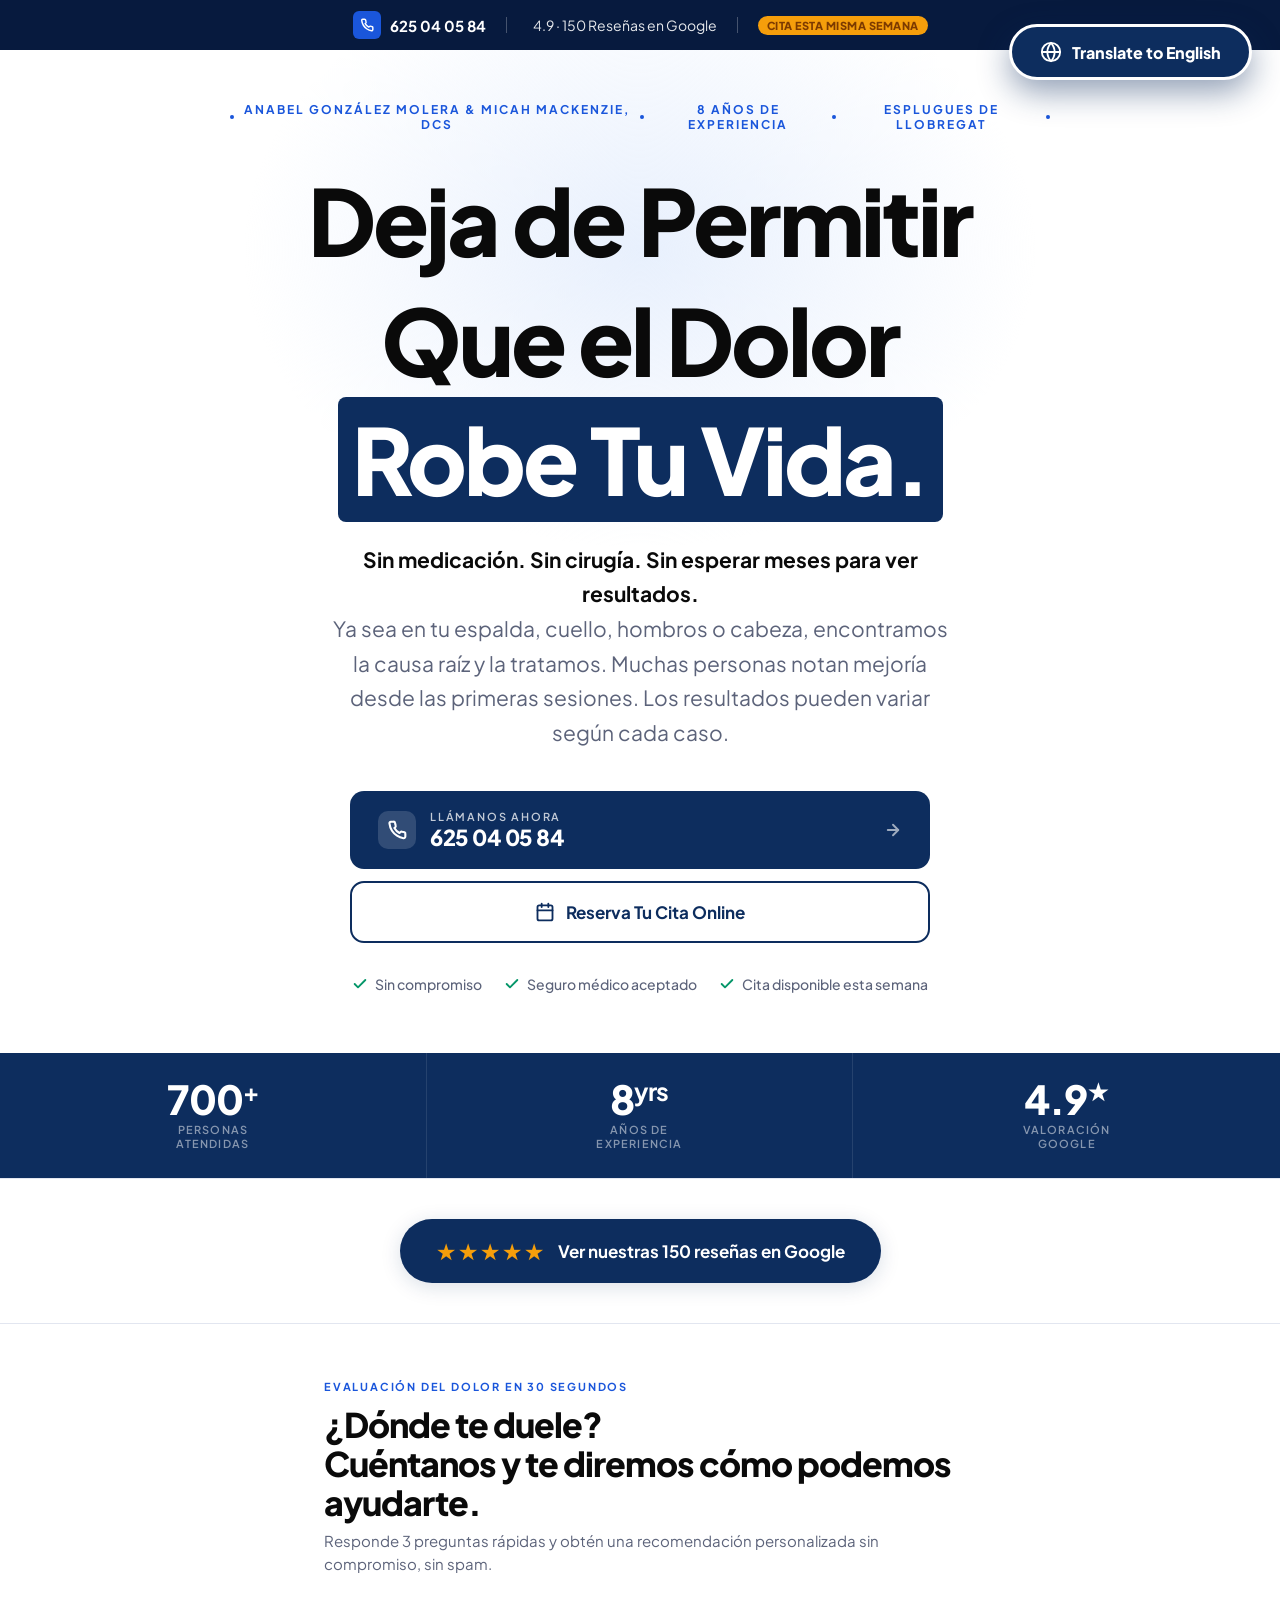
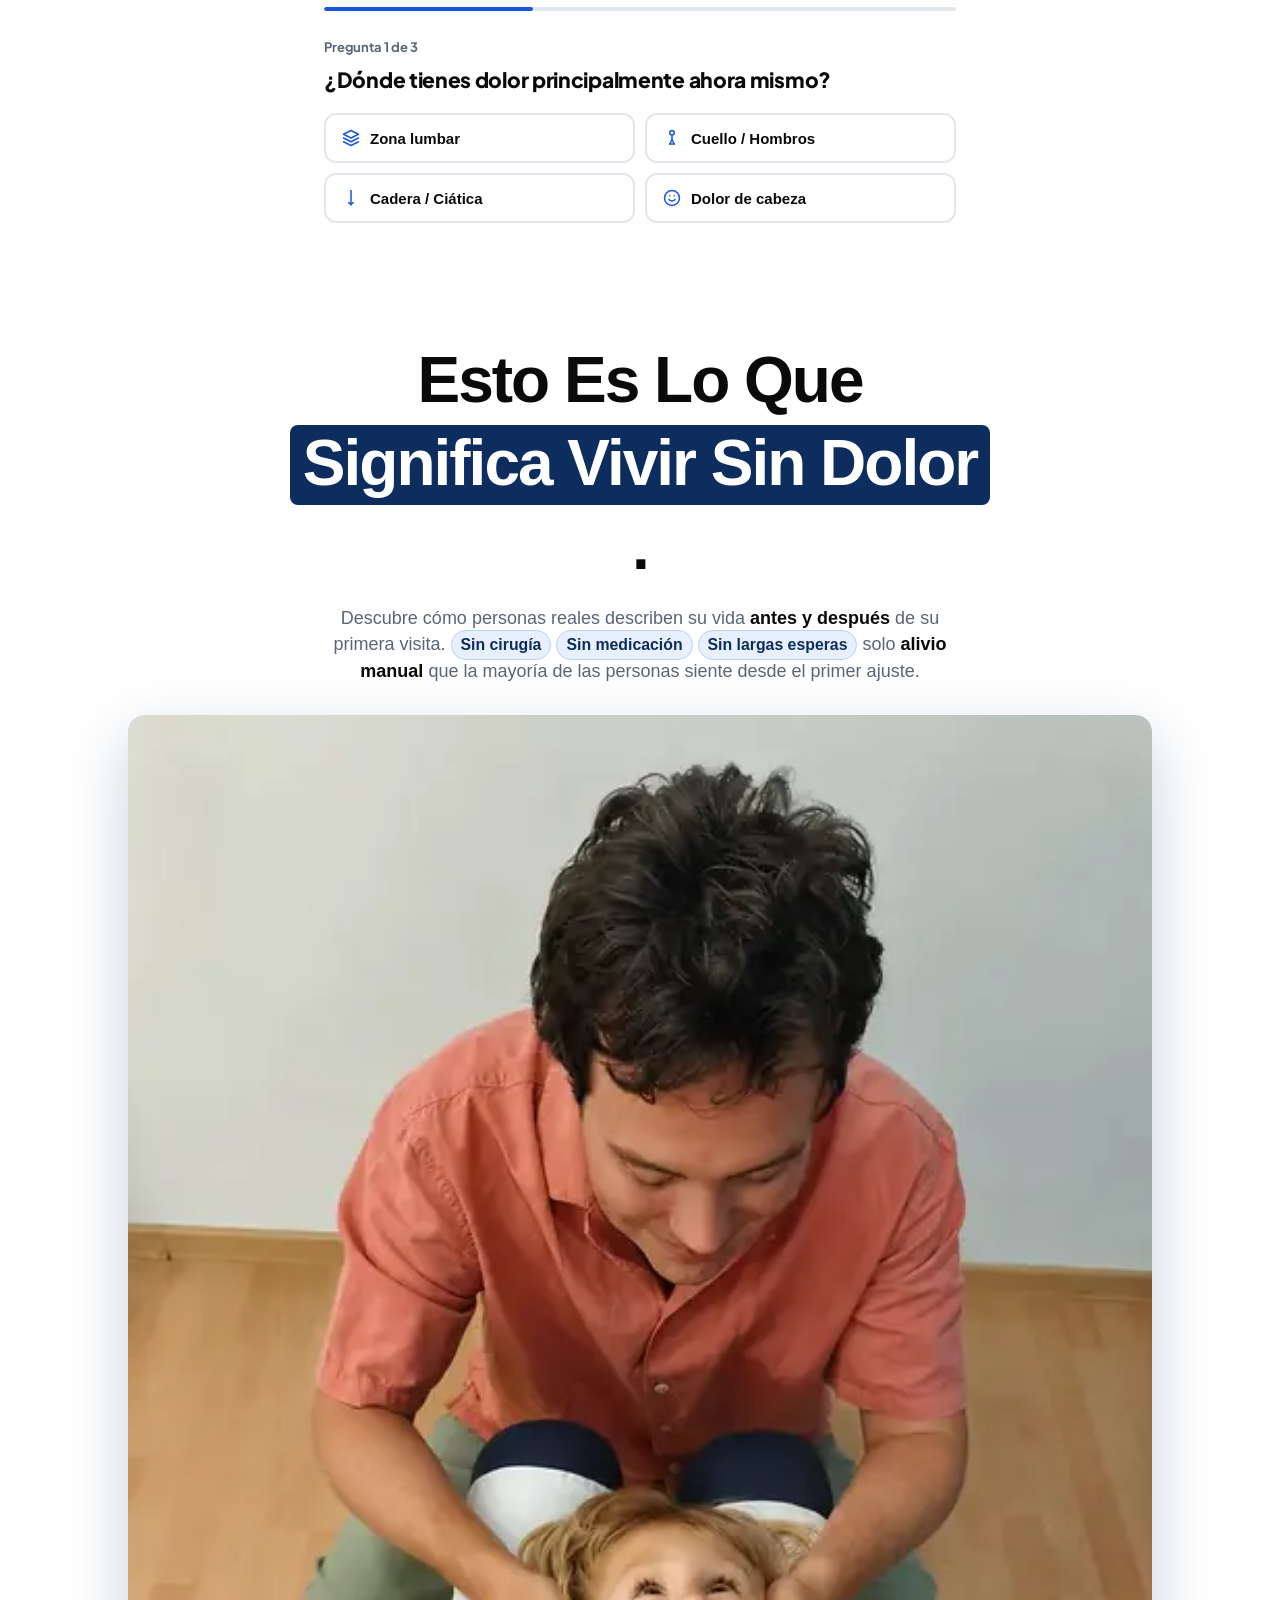
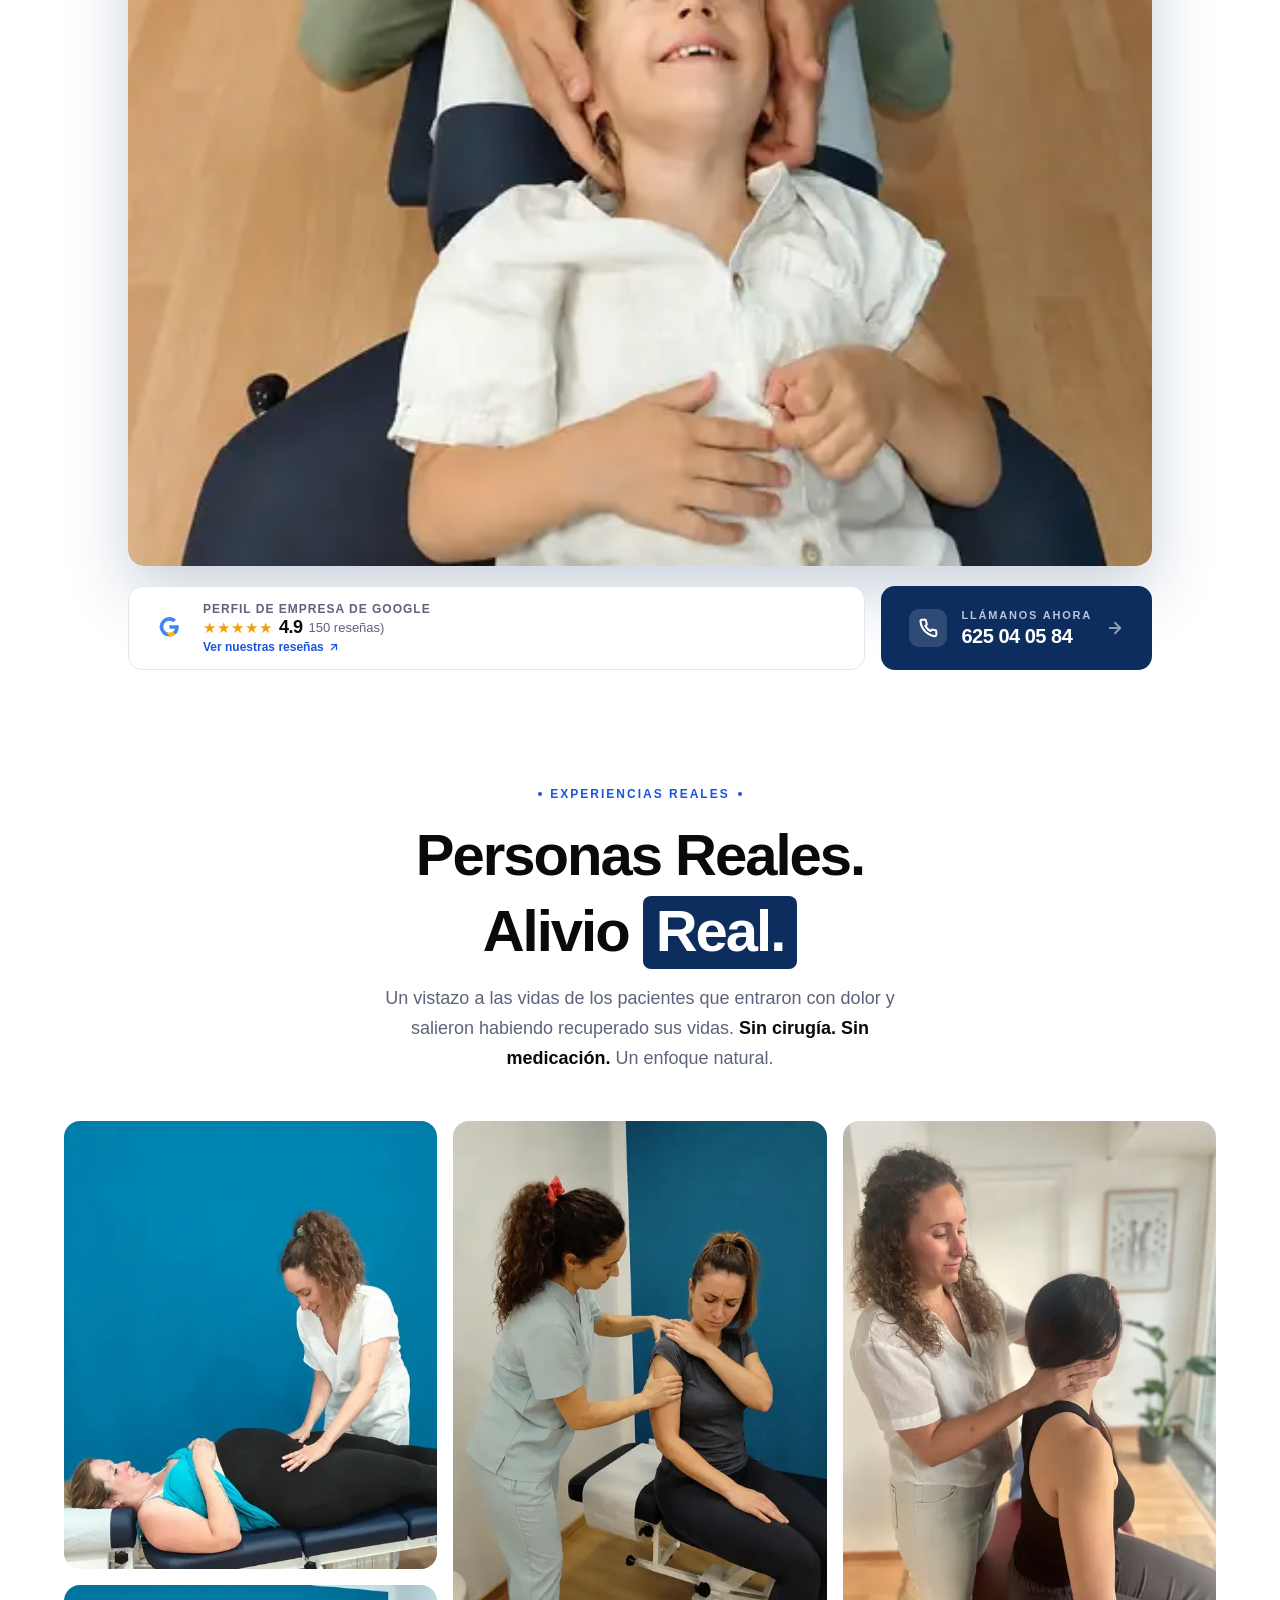
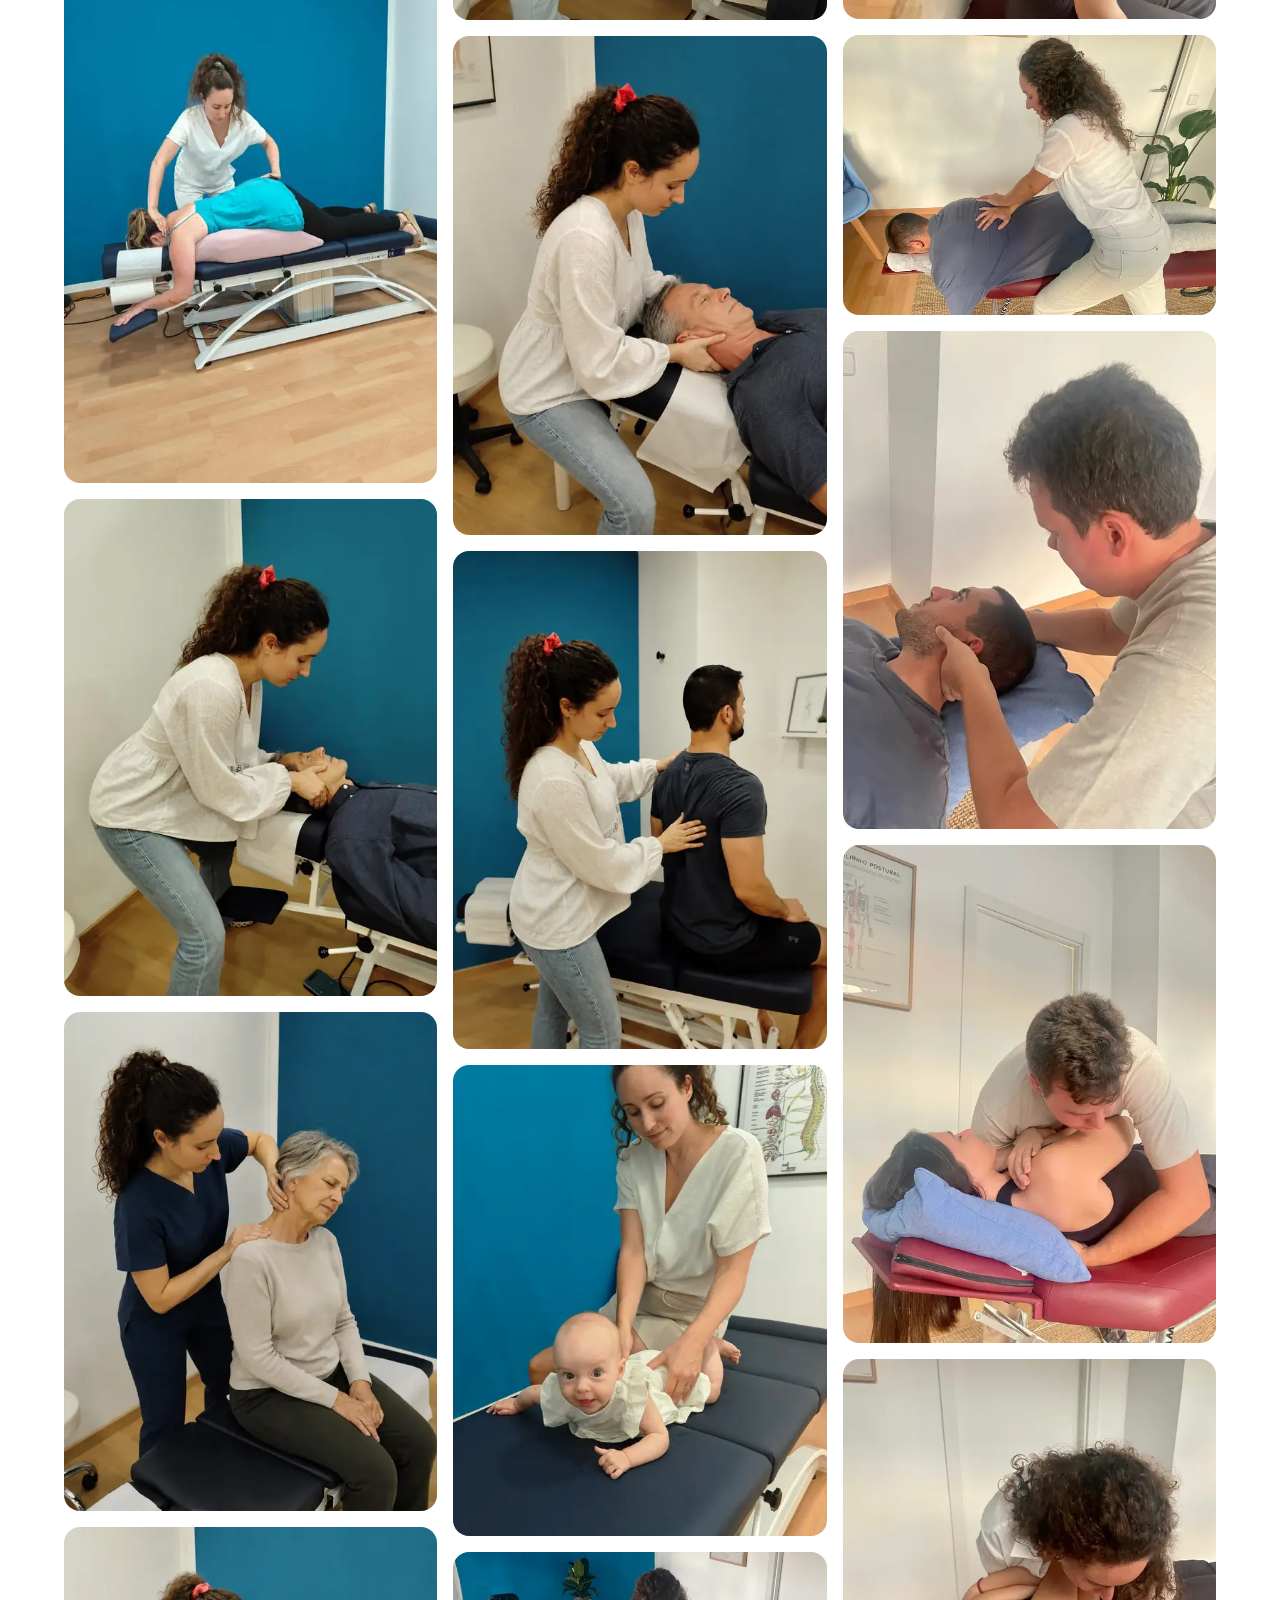
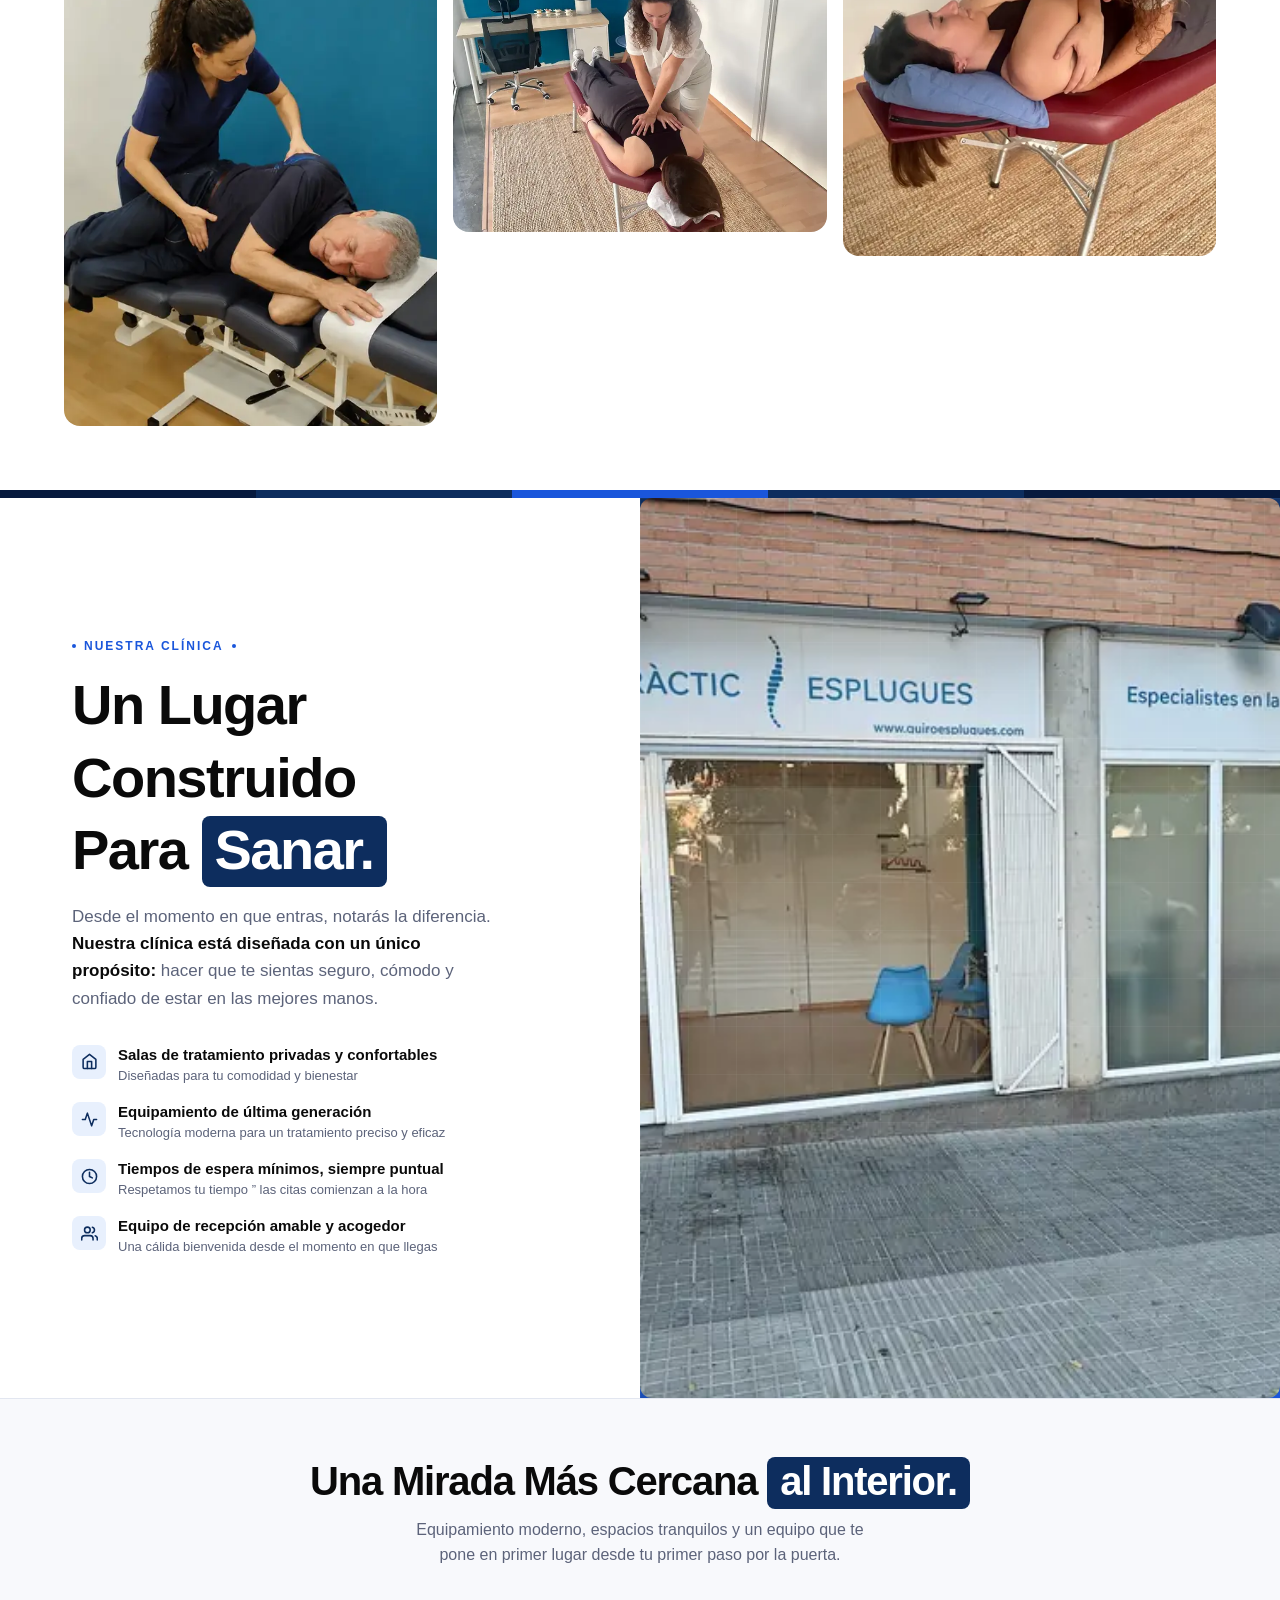
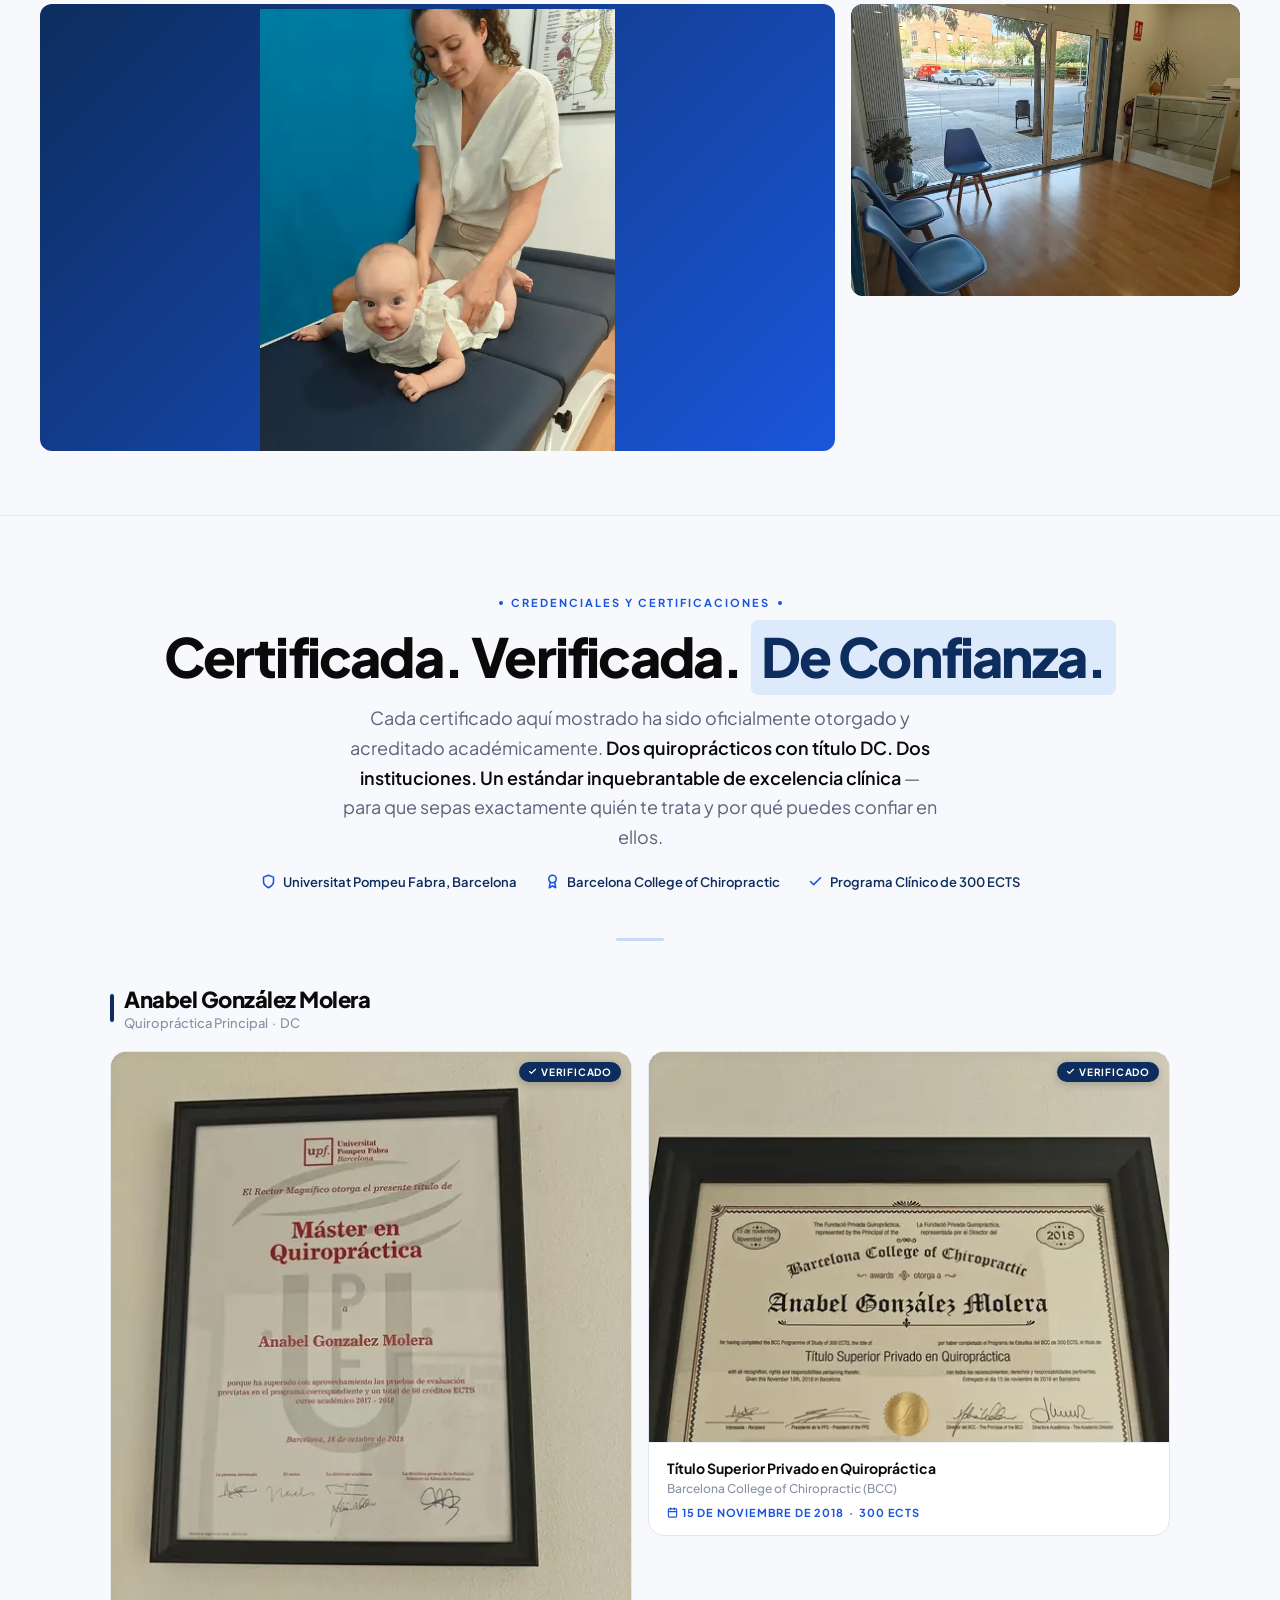
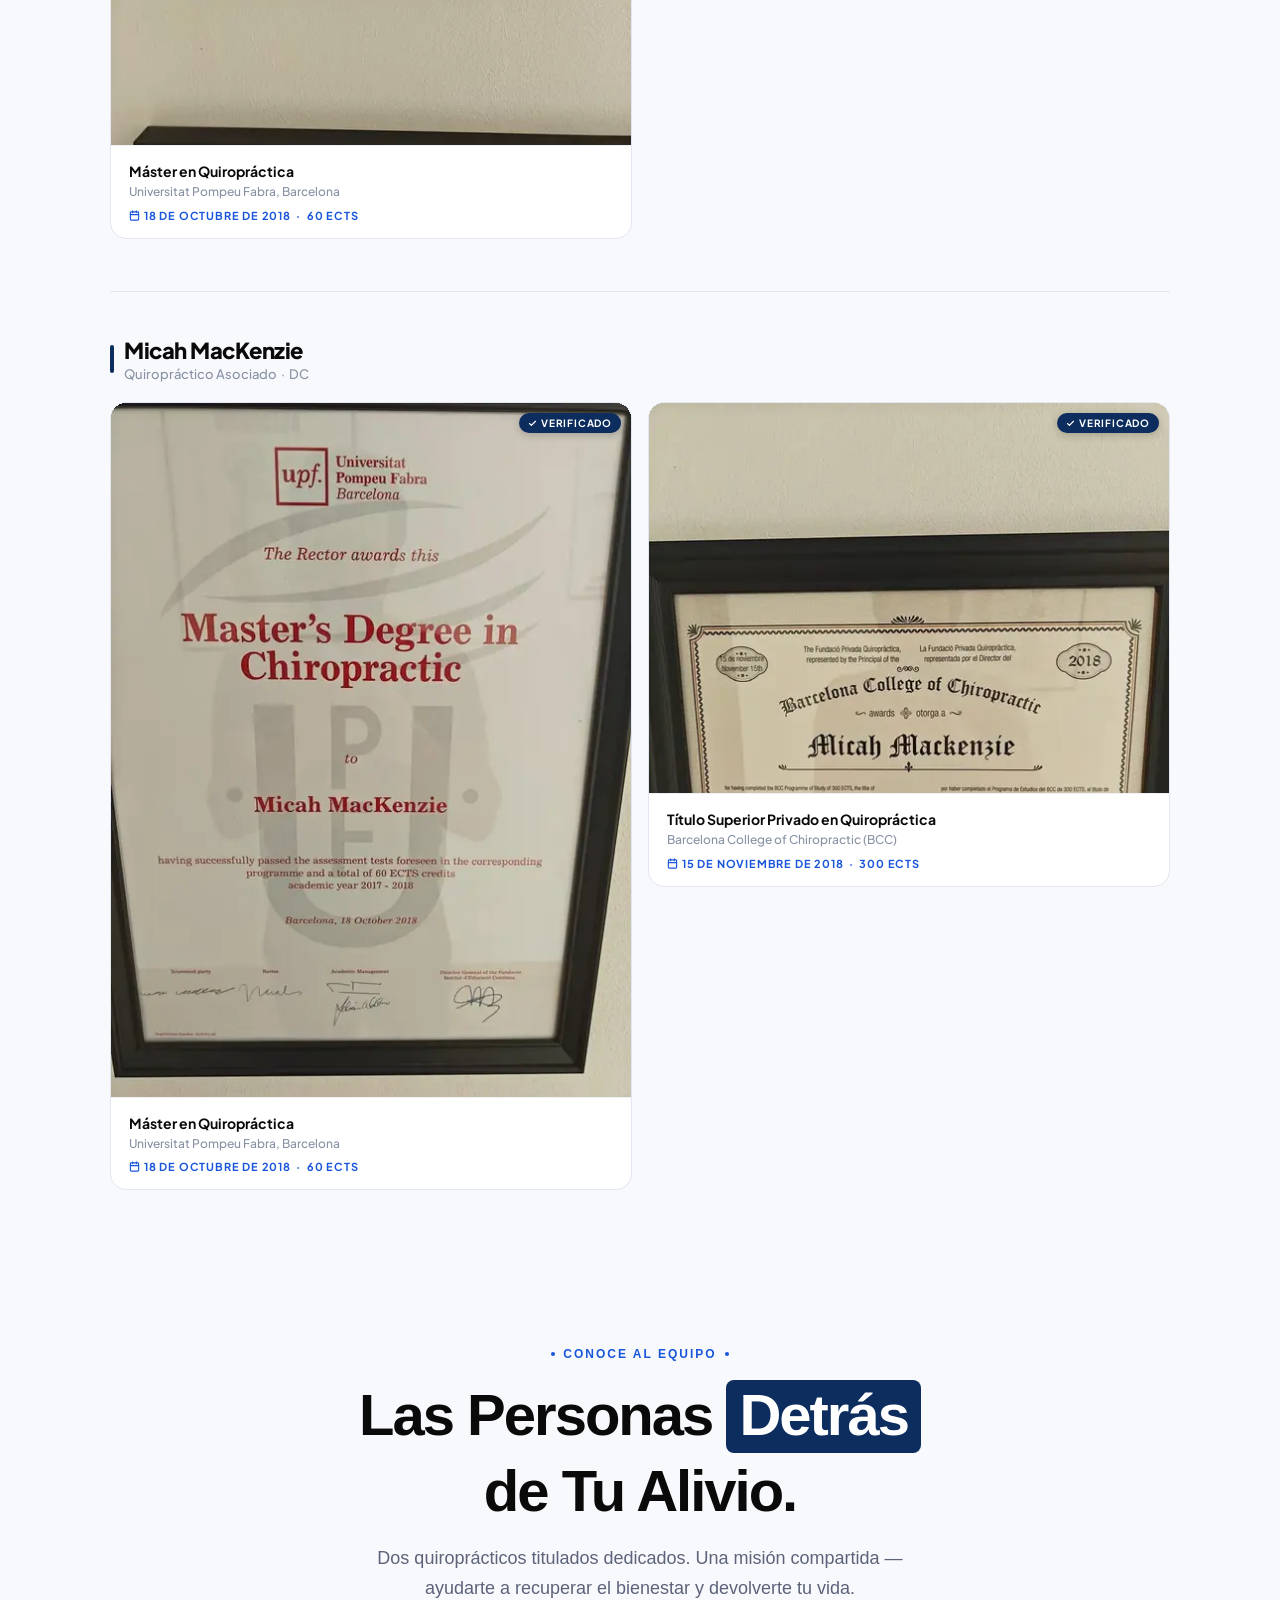
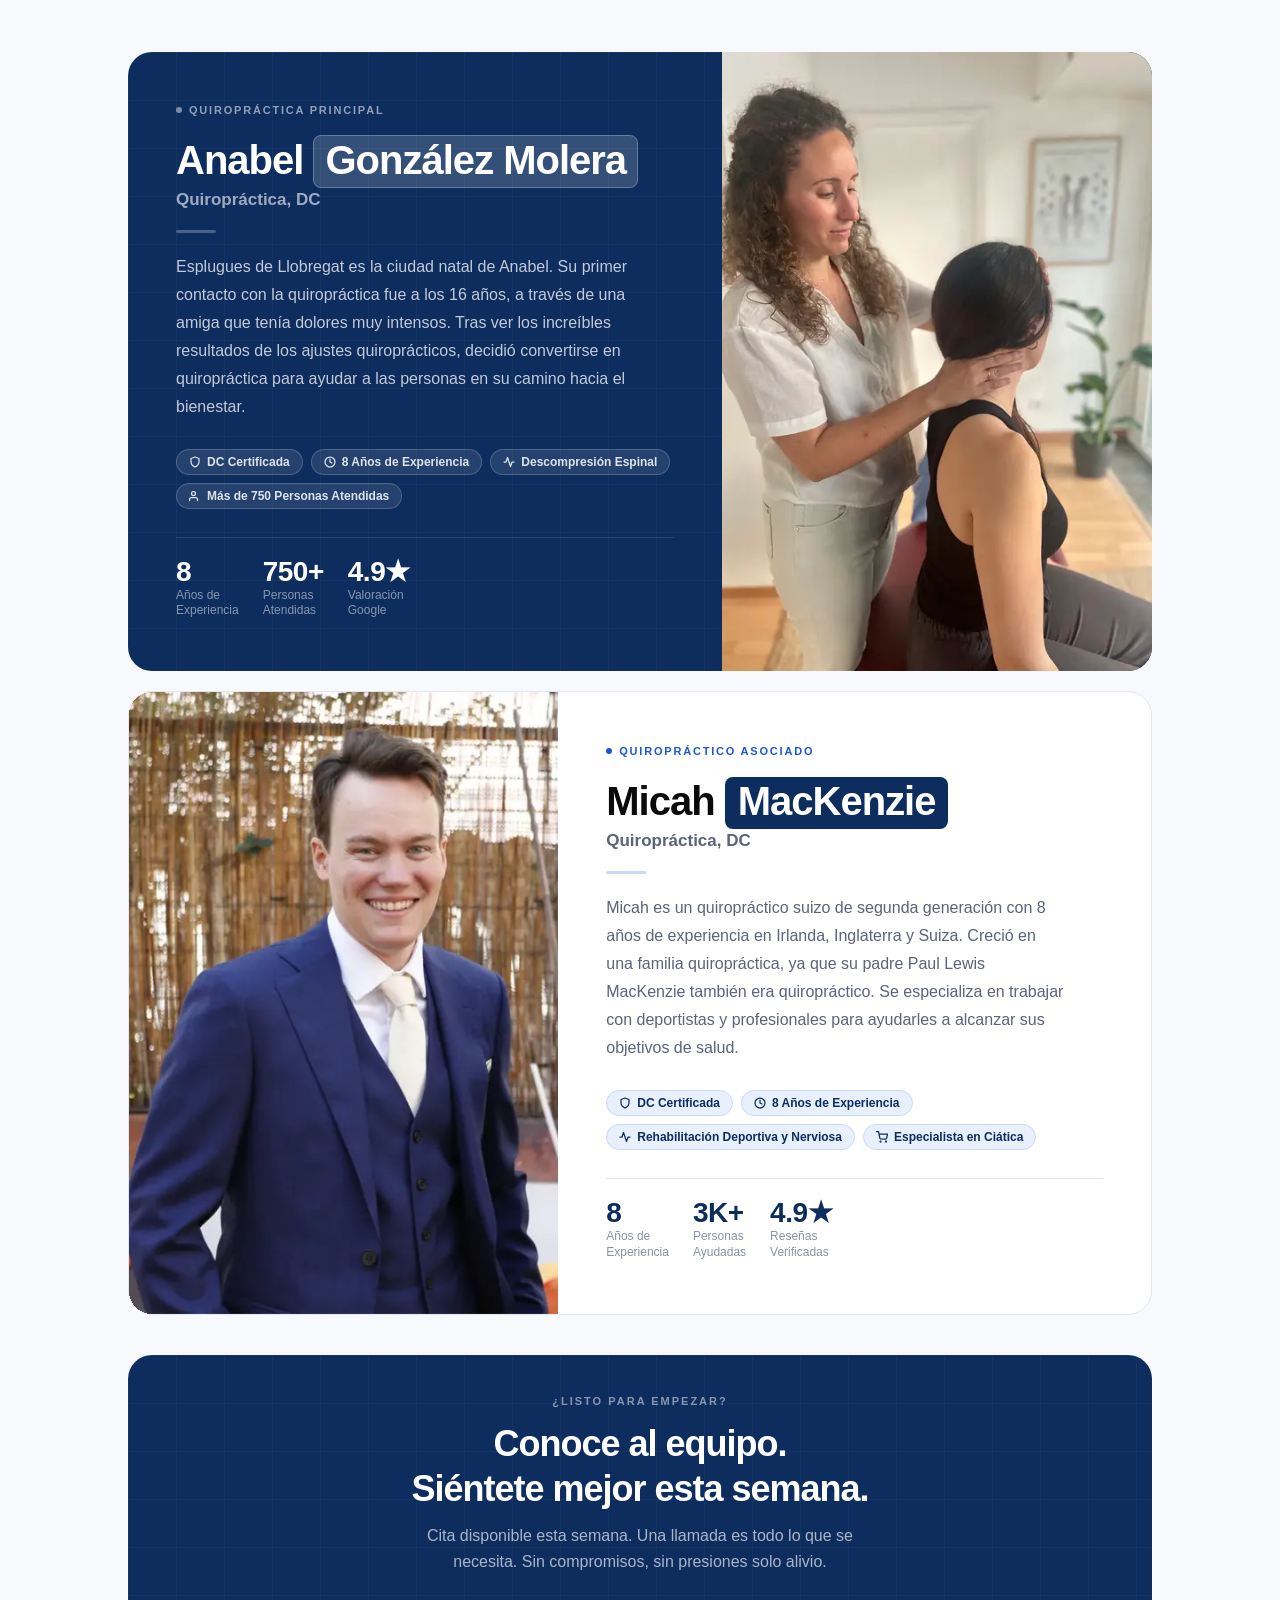
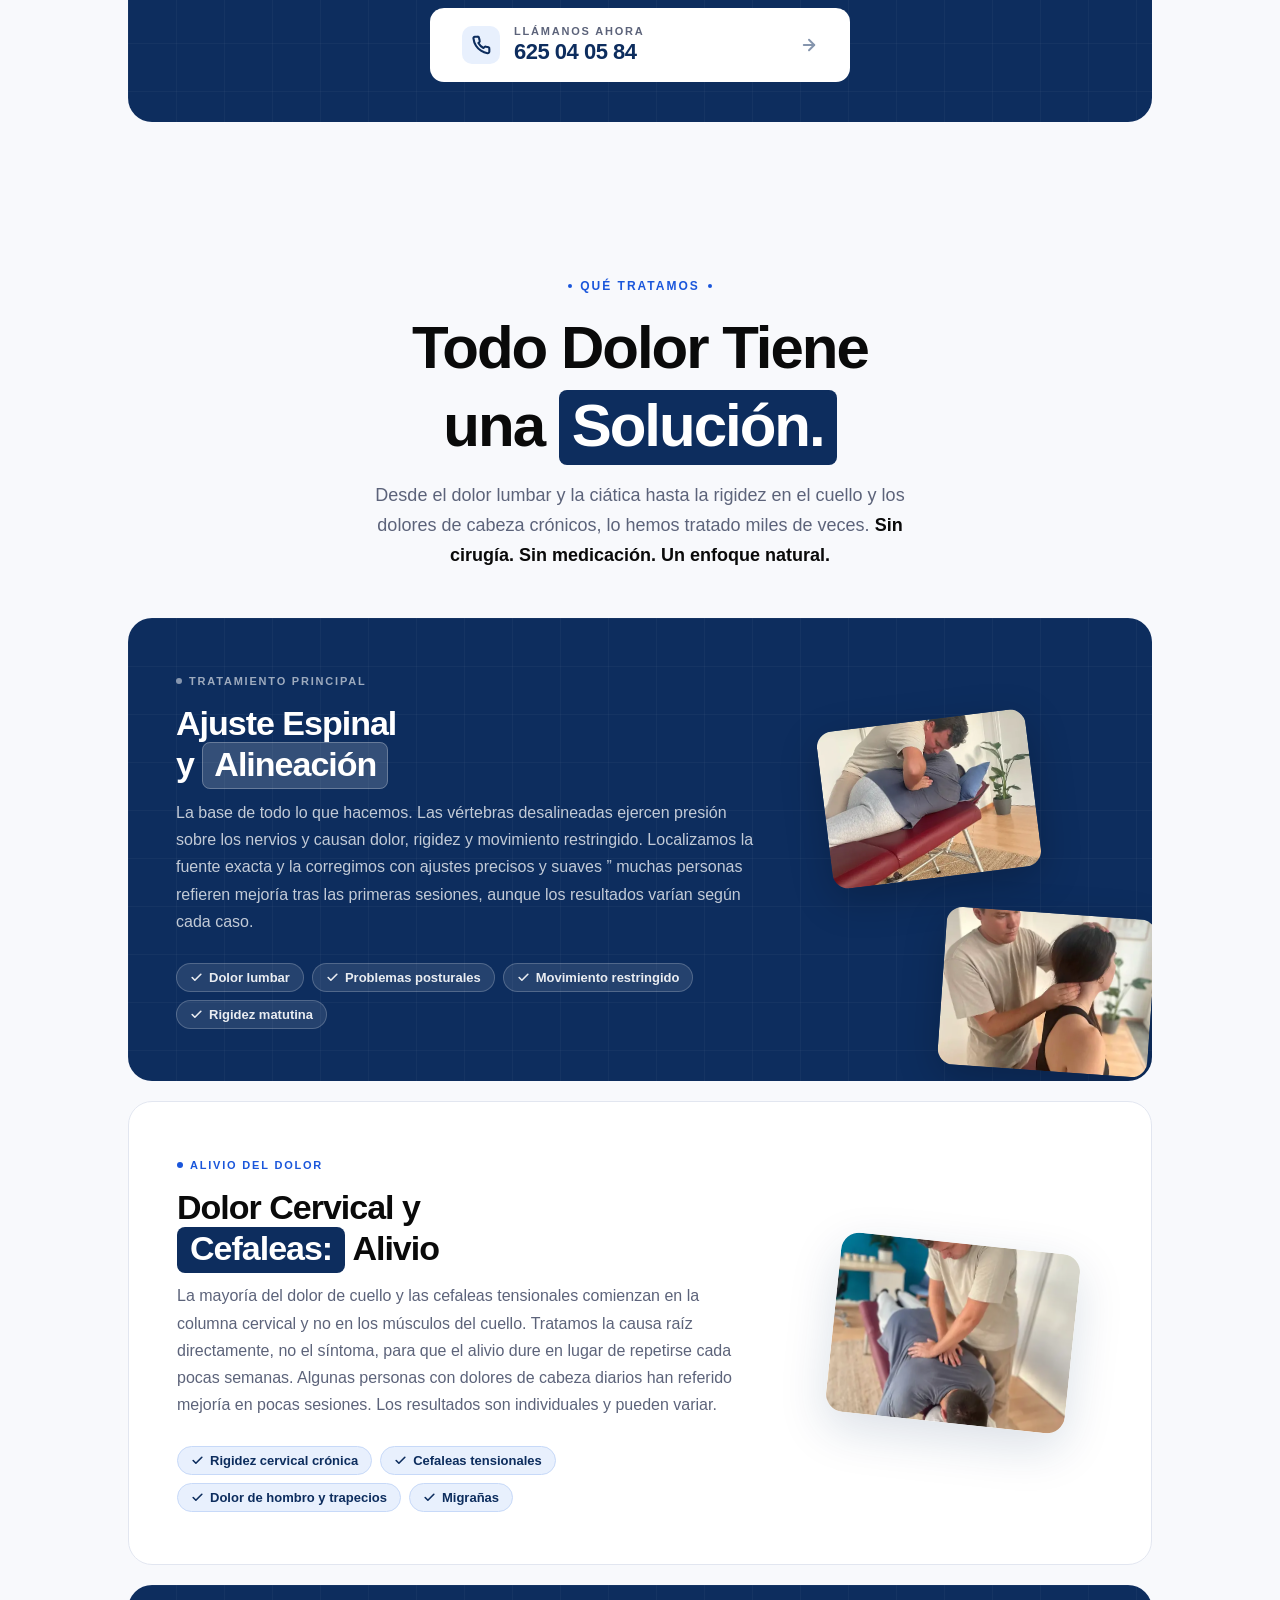
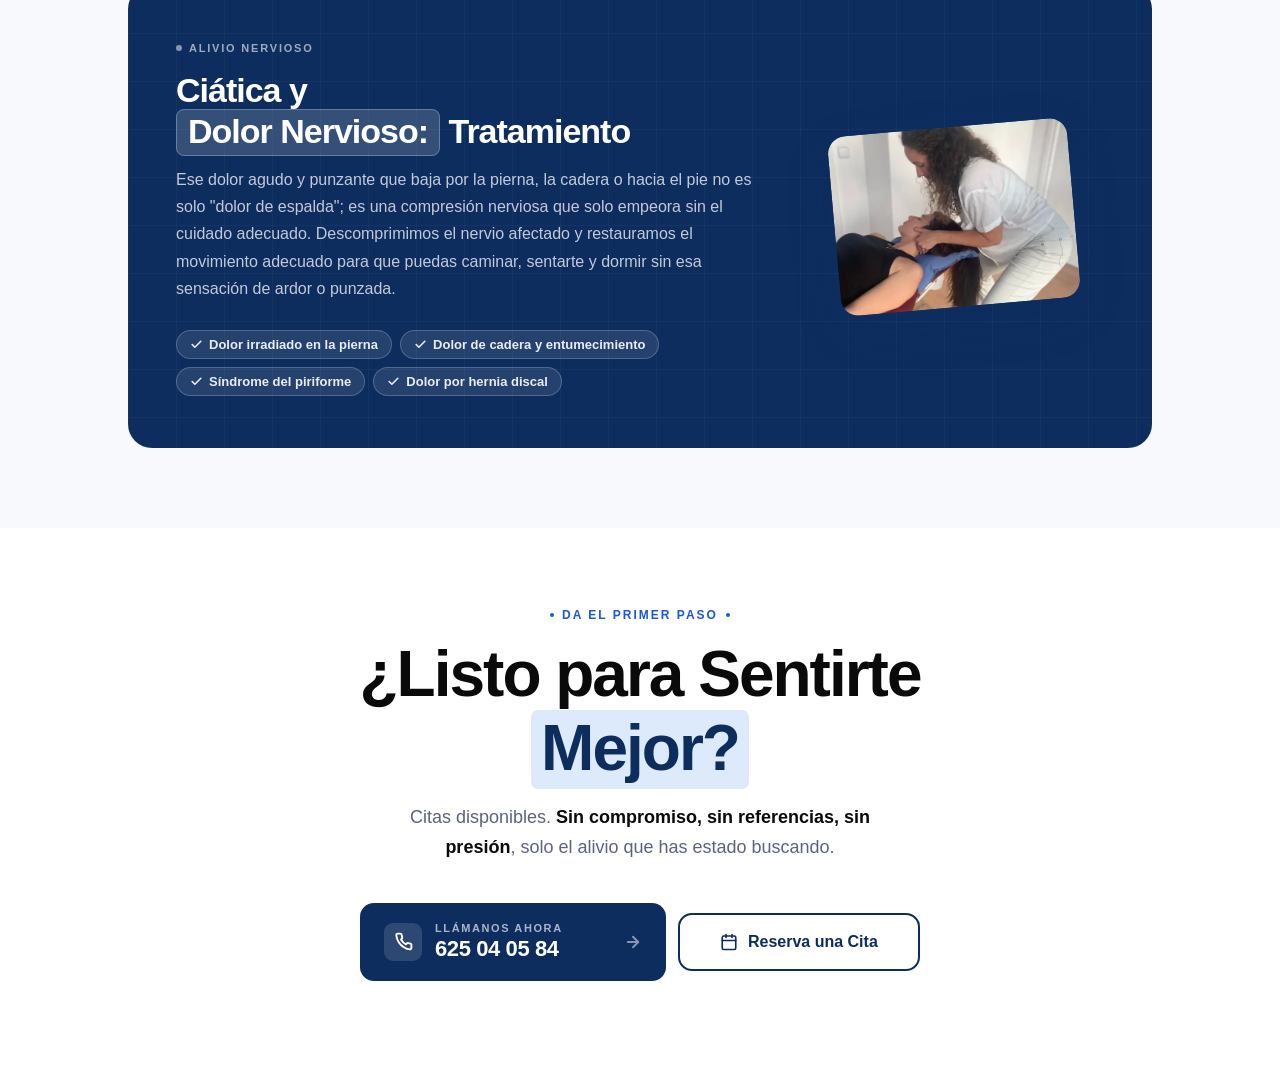
==== commit 1e7187e8: "Update header to include both co-owners" ====
--- a/index.html
+++ b/index.html
@@ -3,7 +3,7 @@
 <head>
 <meta charset="UTF-8">
 <meta name="viewport" content="width=device-width, initial-scale=1.0">
-<title>Anabel González — Quiropráctica | Esplugues de Llobregat</title>
+<title>Anabel González & Micah MacKenzie — Quiropráctica | Esplugues de Llobregat</title>
 <link rel="preconnect" href="https://fonts.googleapis.com">
 <link rel="preconnect" href="https://fonts.gstatic.com" crossorigin>
 <link rel="preload" as="style" href="https://fonts.googleapis.com/css2?family=Plus+Jakarta+Sans:ital,wght@0,300;0,400;0,500;0,600;0,700;0,800;0,900;1,400&display=swap">
@@ -330,9 +330,9 @@
 <!-- â”€â”€â”€ HERO â”€â”€â”€ -->
 <section class="hero" aria-labelledby="main-headline">
   <div class="hero-inner">
-    <div class="cred-line" aria-label="Credenciales del doctor">
+    <div class="cred-line" aria-label="Credenciales de los doctores">
       <span class="cred-dot" aria-hidden="true"></span>
-      Anabel González Molera, DC
+      Anabel González Molera & Micah MacKenzie, DCs
       <span class="cred-dot" aria-hidden="true"></span>
       8 Años de Experiencia
       <span class="cred-dot" aria-hidden="true"></span>
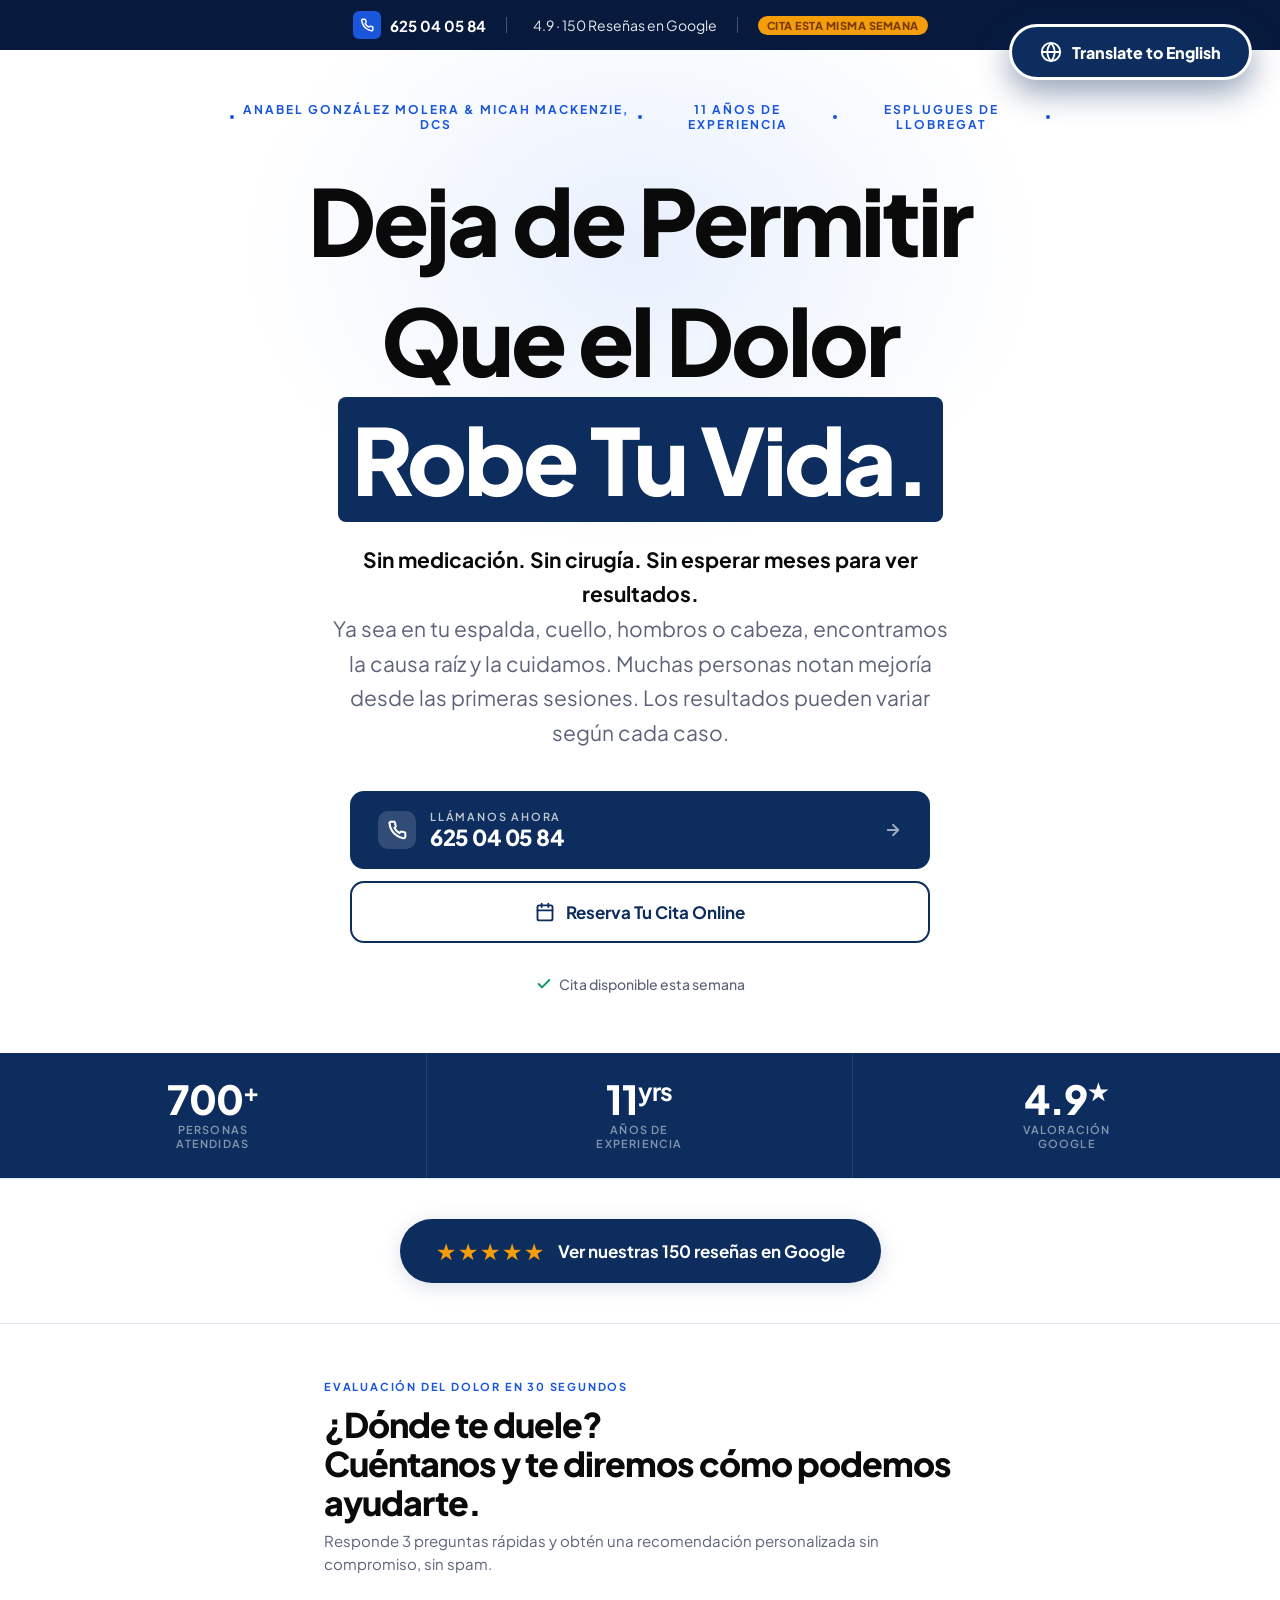
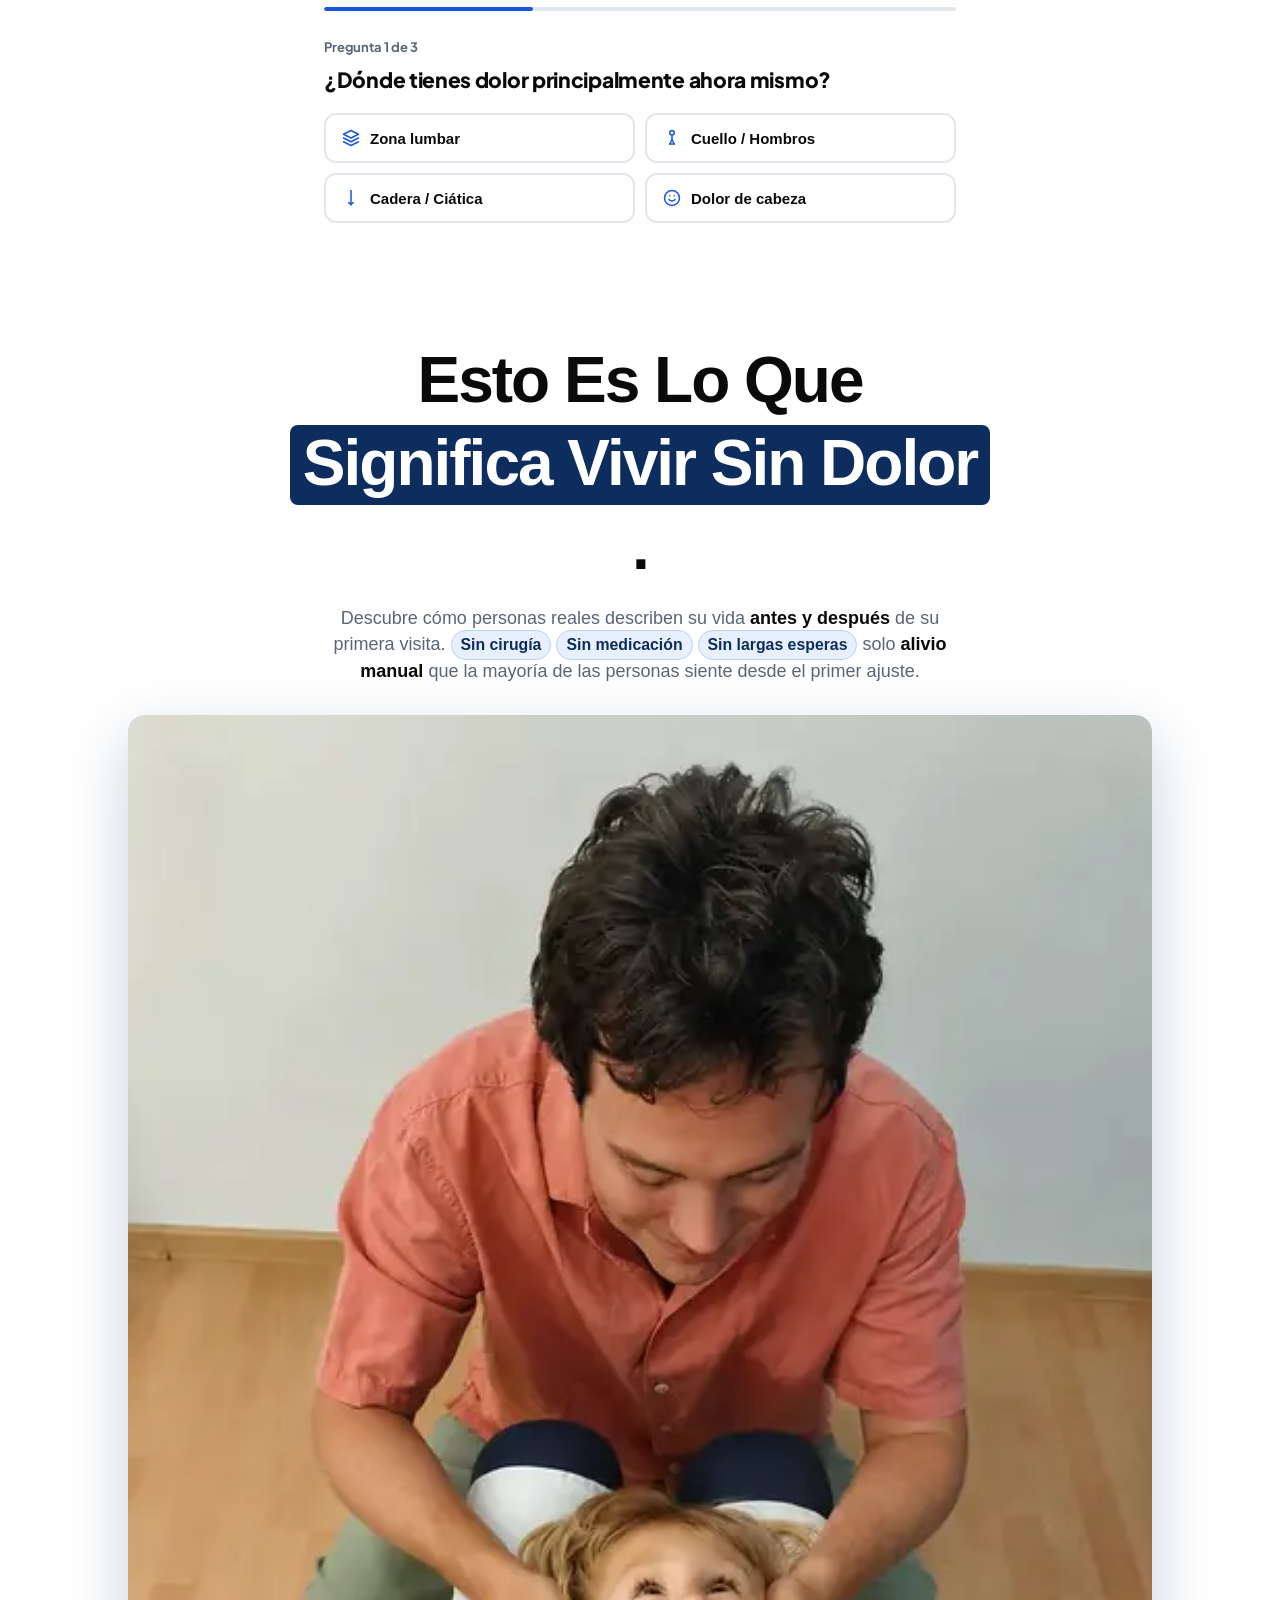
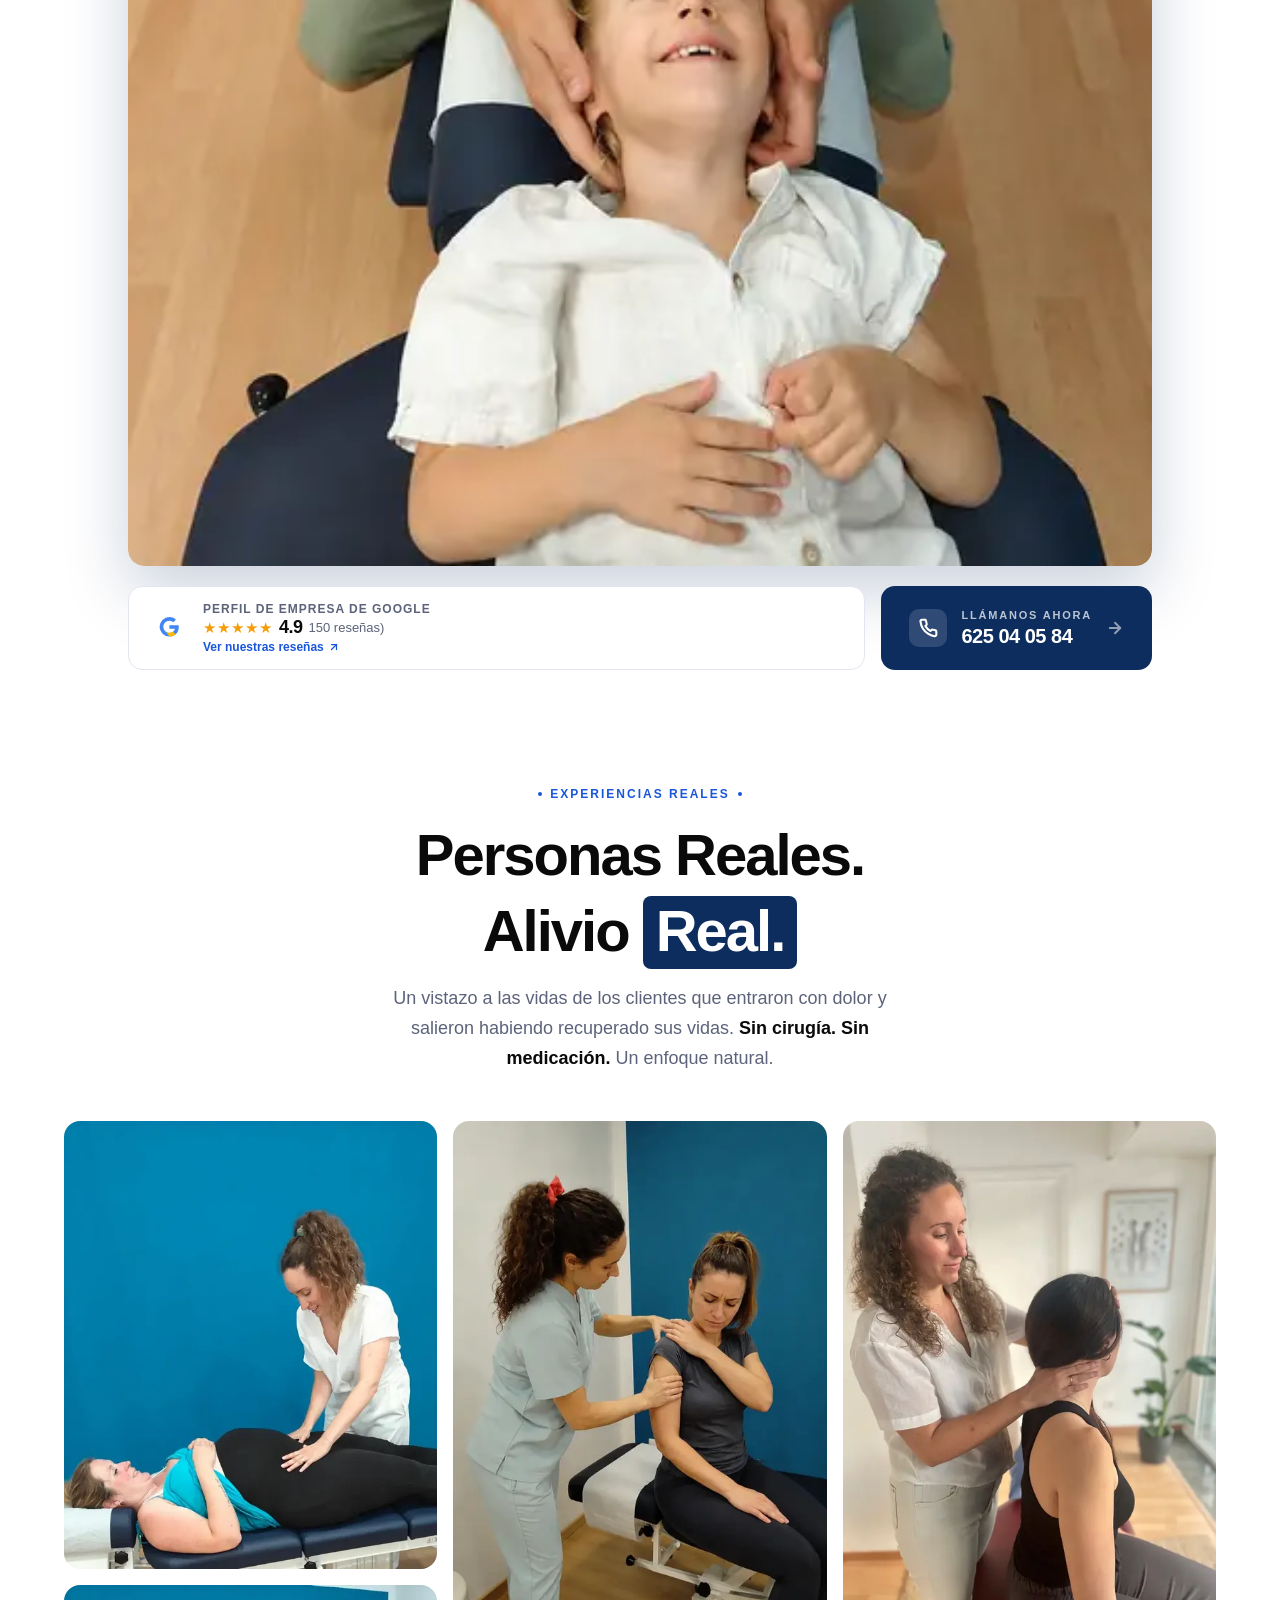
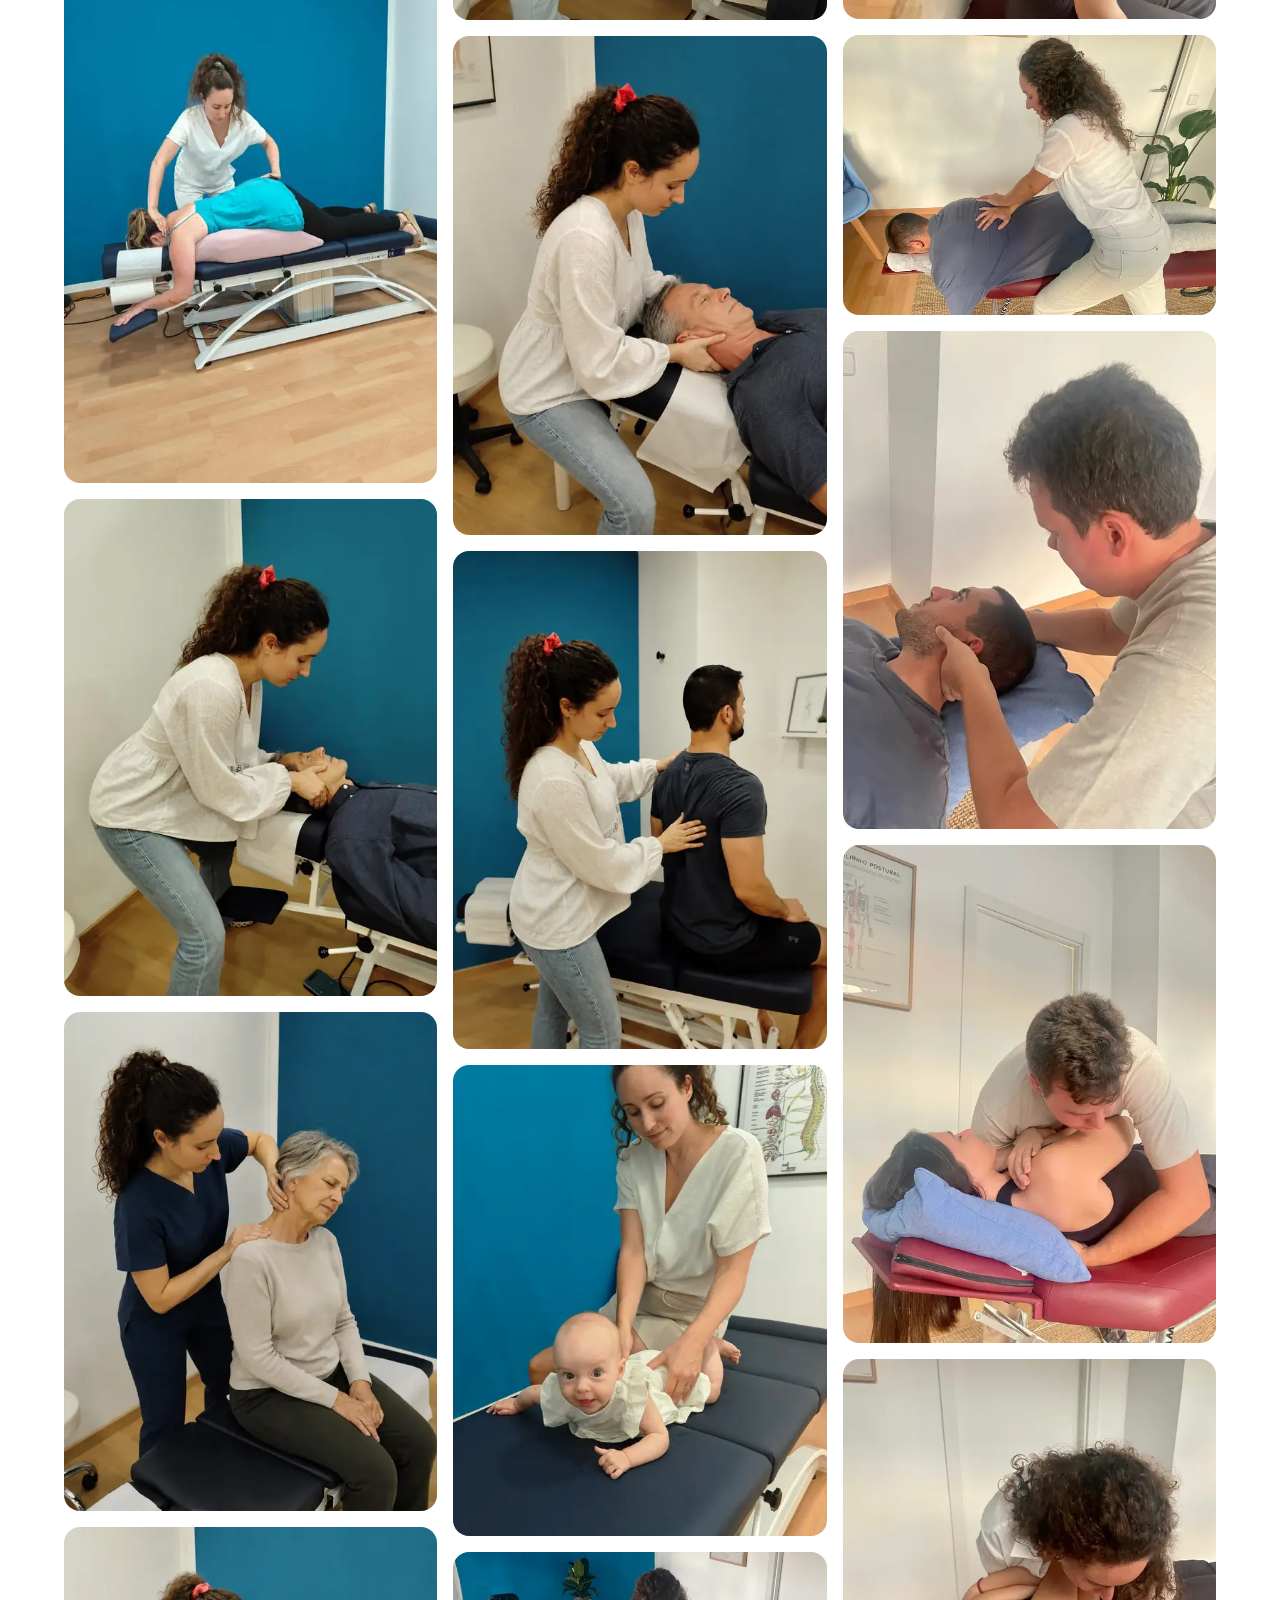
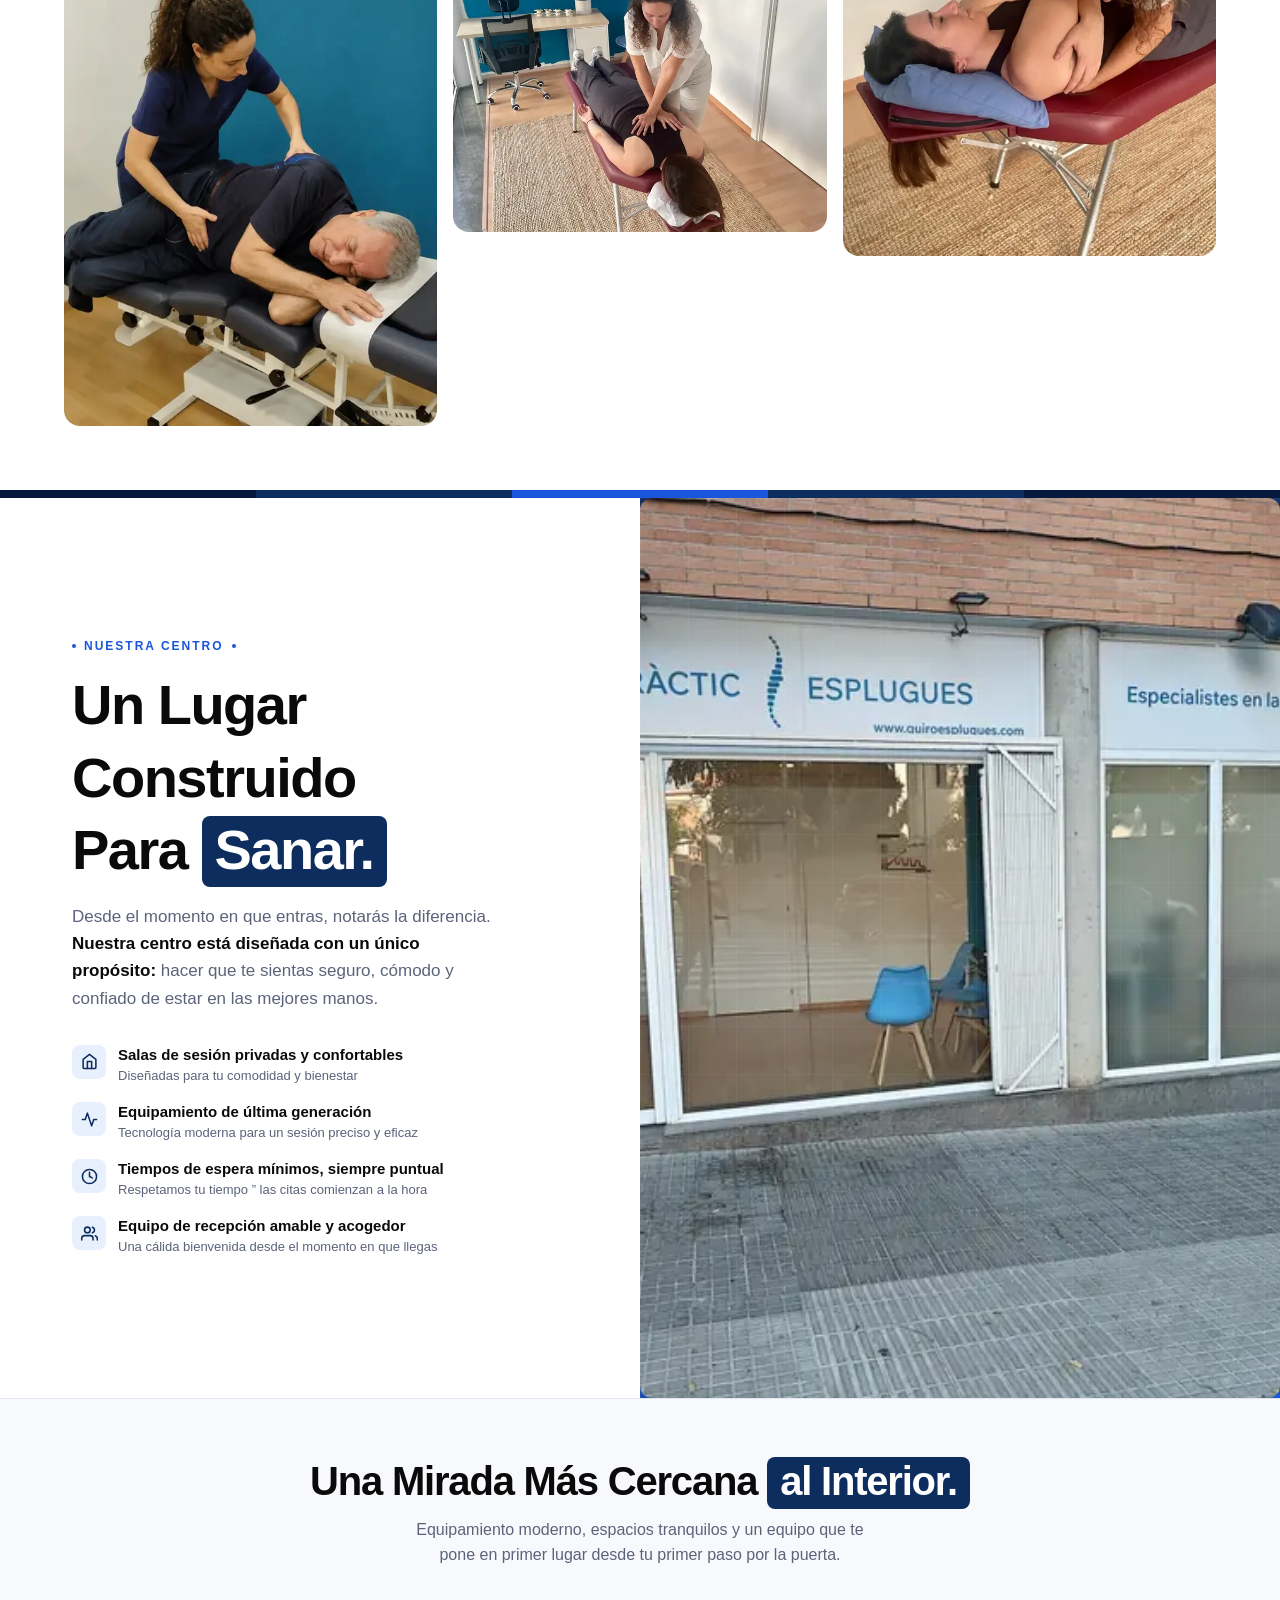
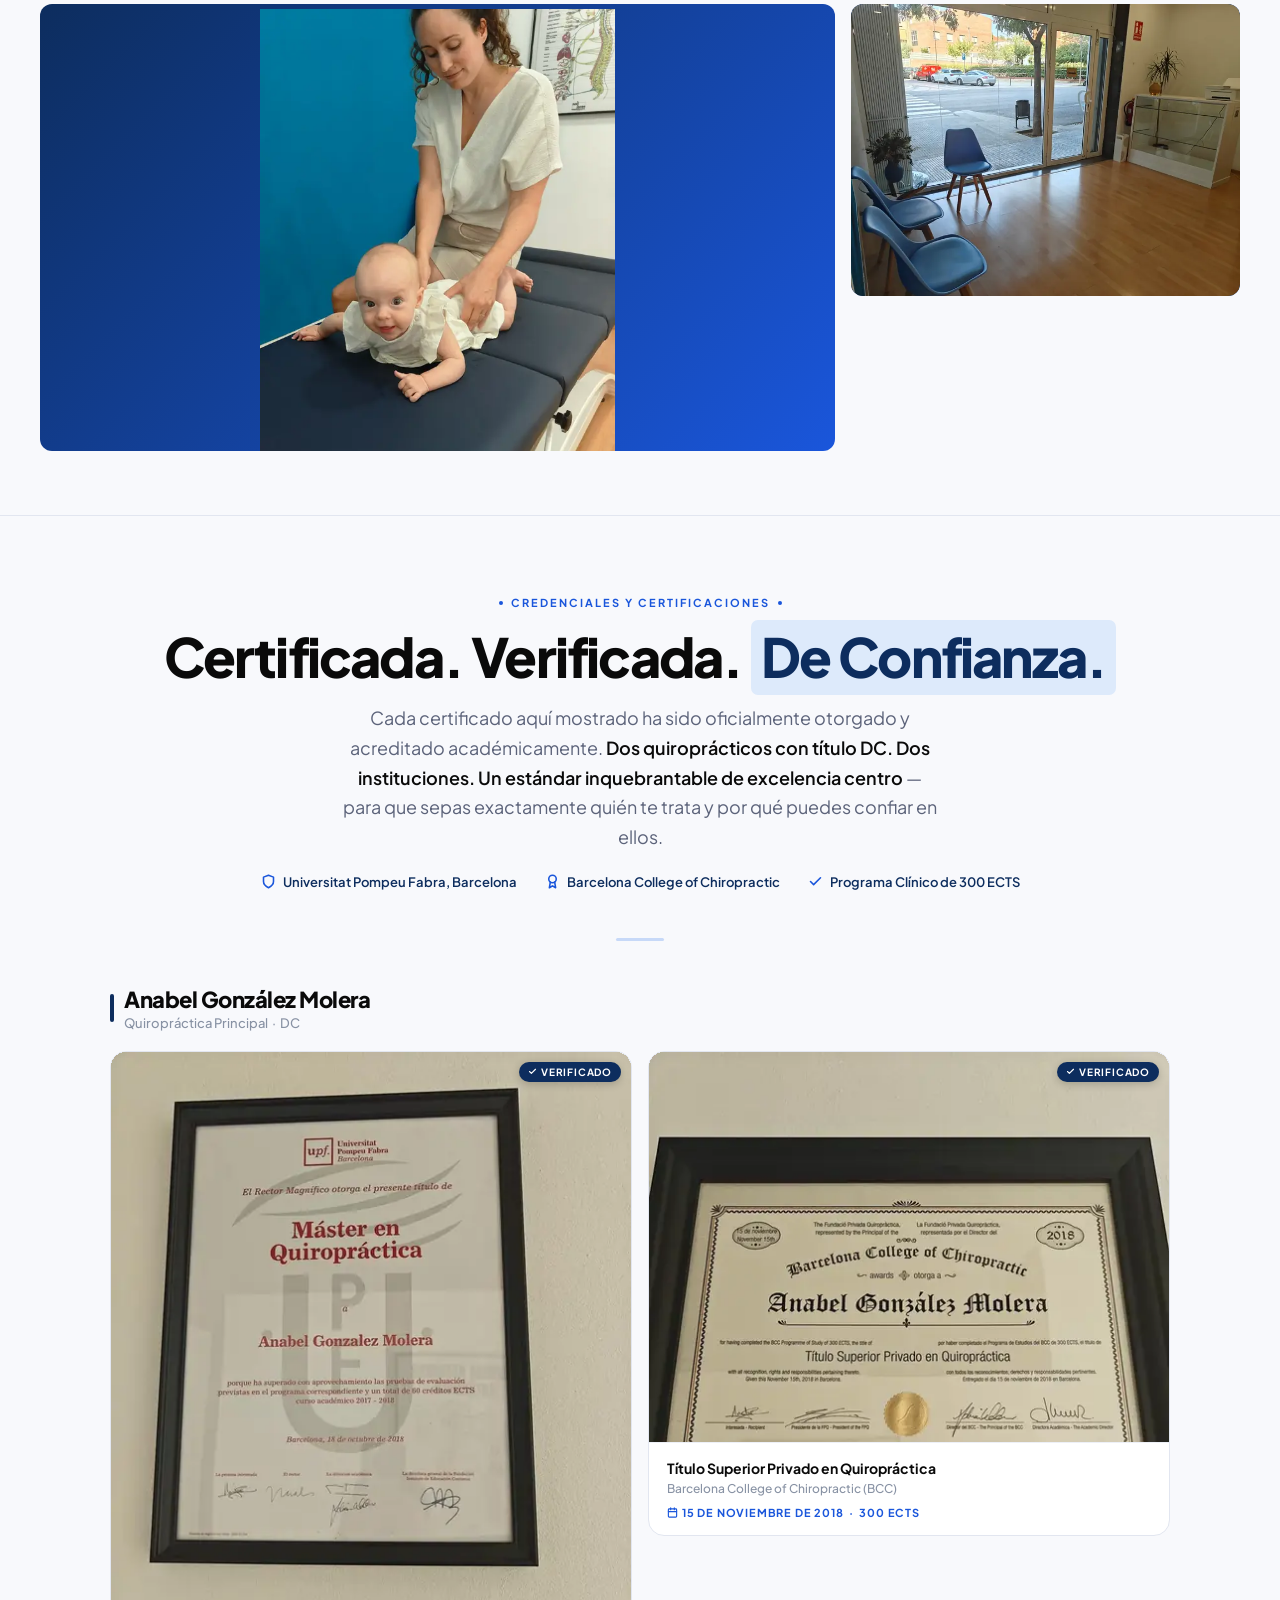
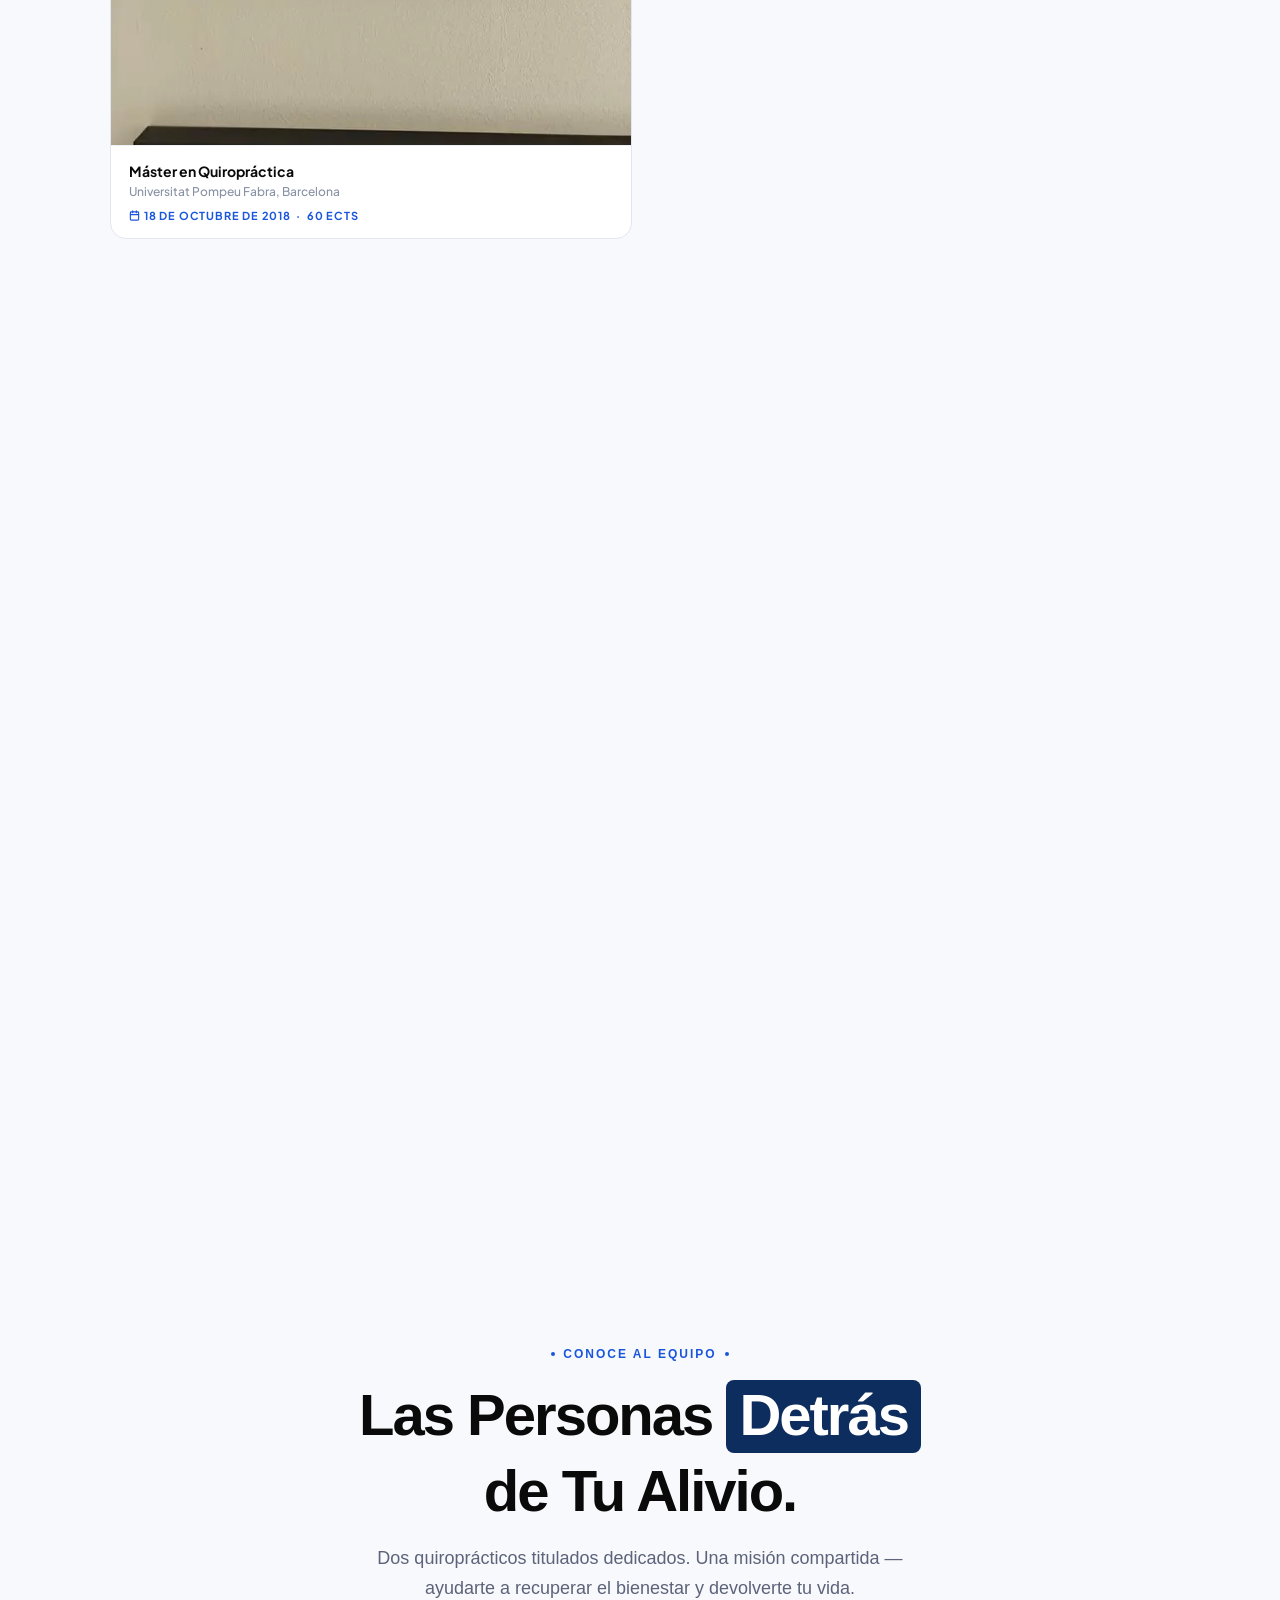
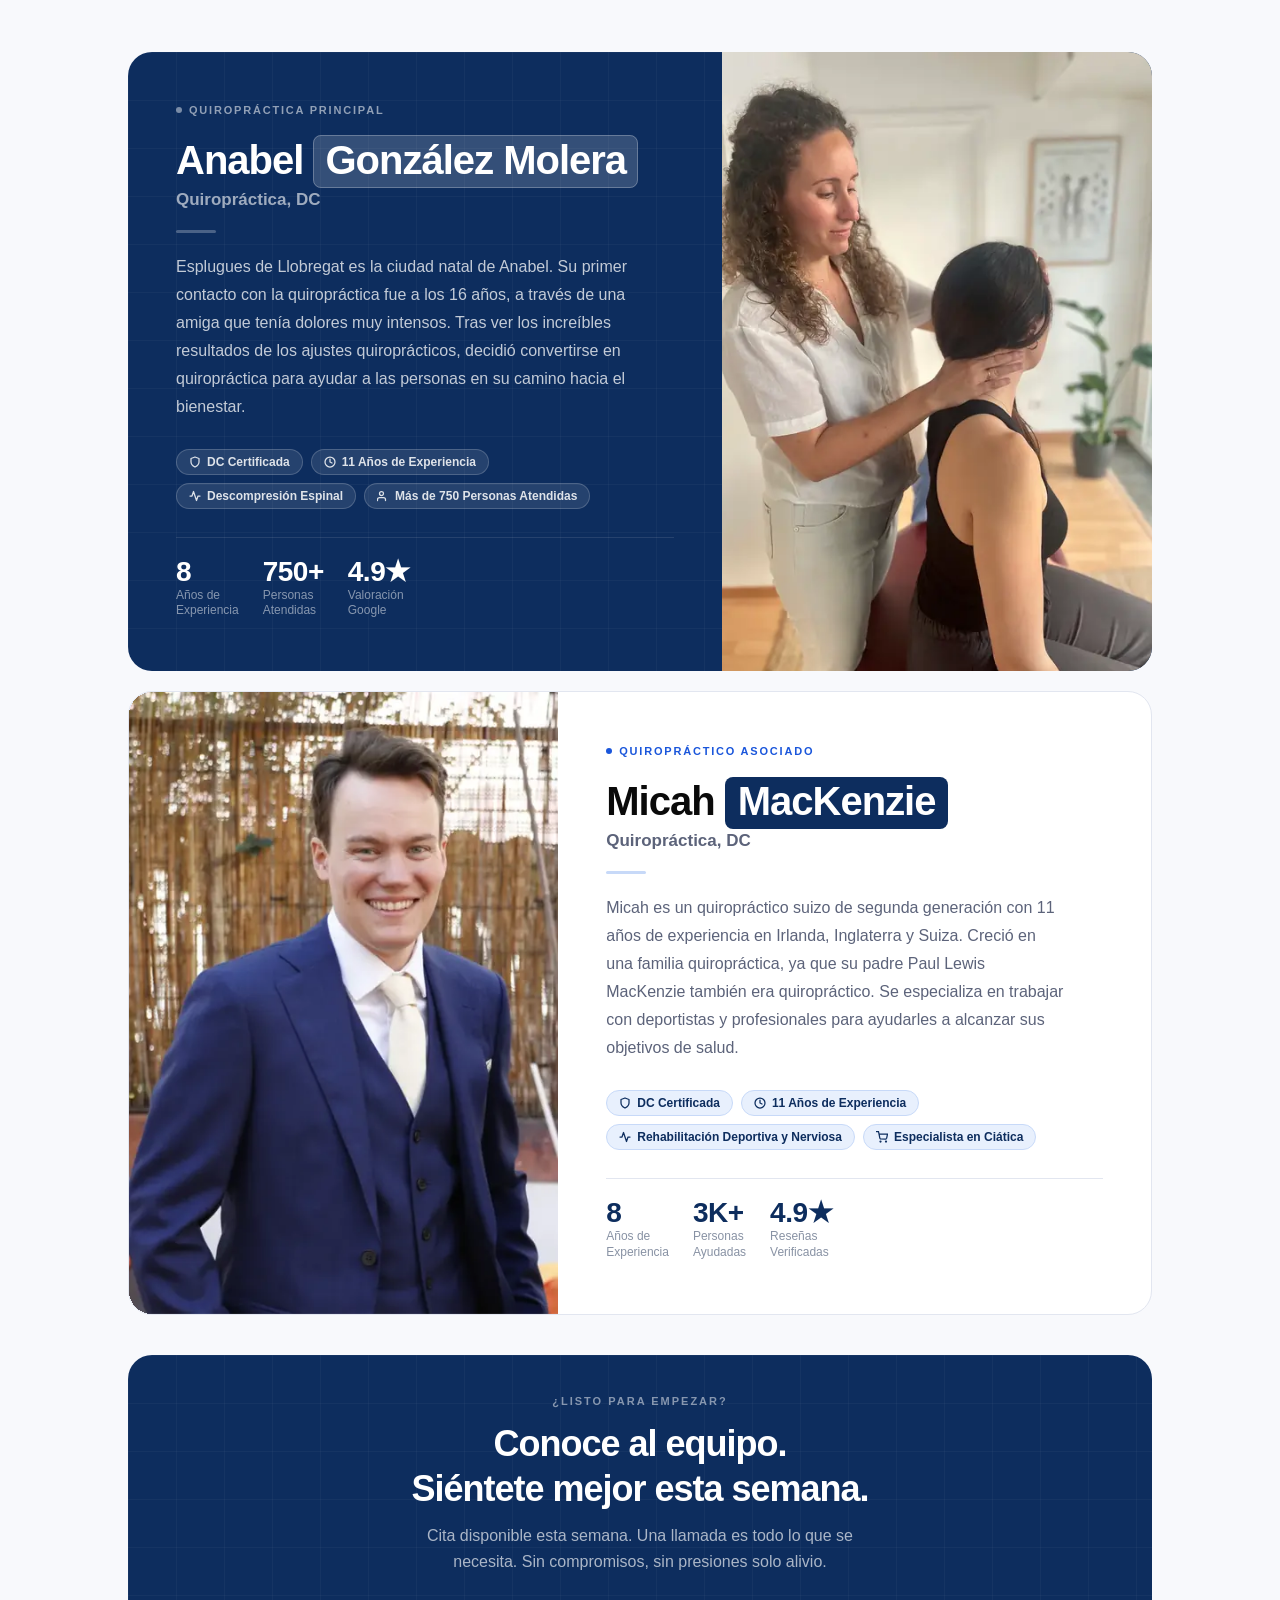
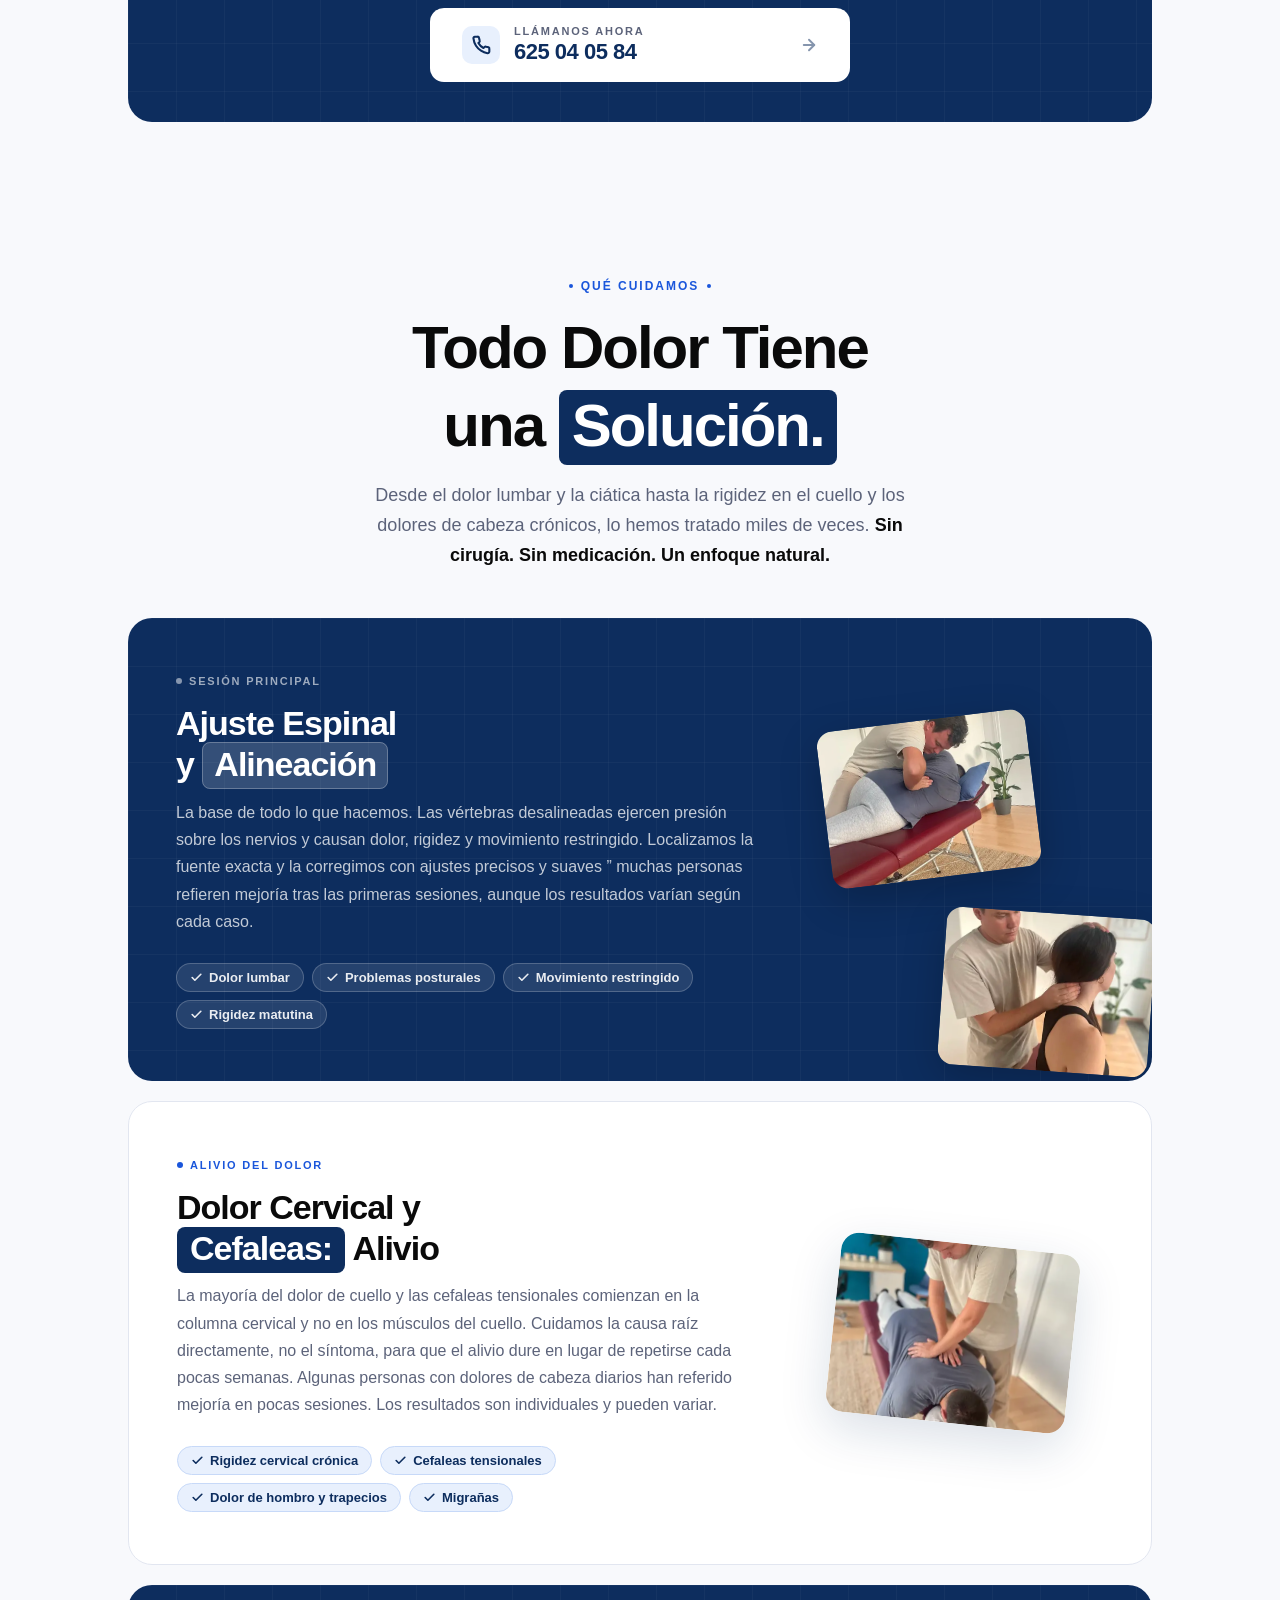
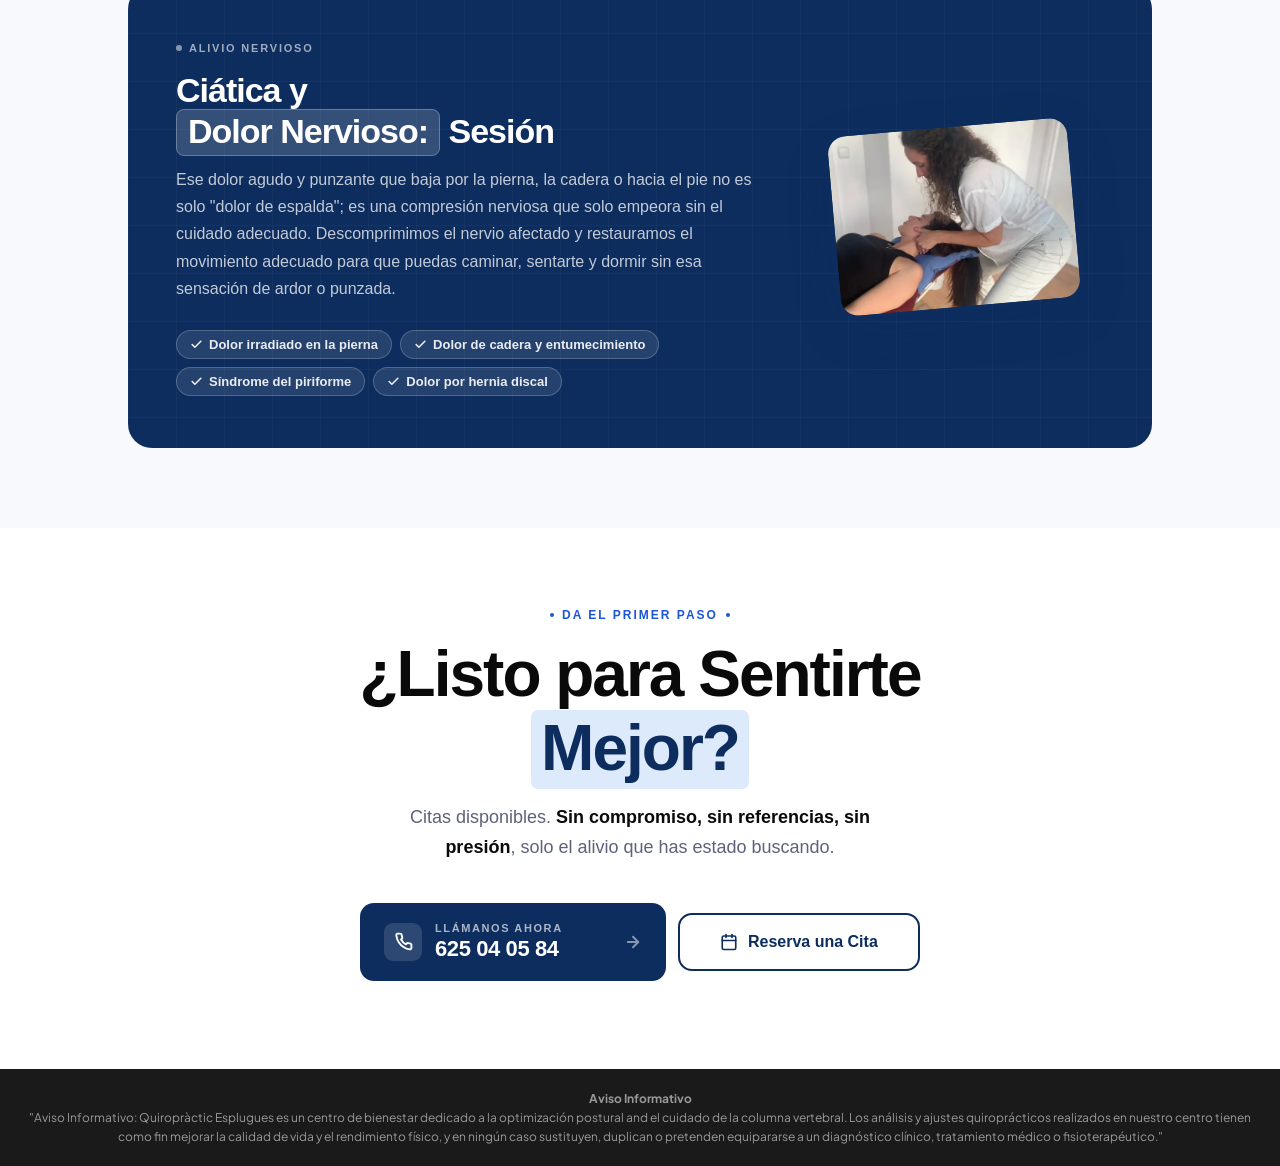
==== commit 3f2491c7: "Fix text replacements and restore layout" ====
--- a/index.html
+++ b/index.html
@@ -334,7 +334,7 @@
       <span class="cred-dot" aria-hidden="true"></span>
       Anabel González Molera & Micah MacKenzie, DCs
       <span class="cred-dot" aria-hidden="true"></span>
-      8 Años de Experiencia
+      11 Años de Experiencia
       <span class="cred-dot" aria-hidden="true"></span>
       Esplugues de Llobregat
       <span class="cred-dot" aria-hidden="true"></span>
@@ -346,7 +346,7 @@
     <p class="subheadline">
       <strong>Sin medicación. Sin cirugía. Sin esperar meses para ver resultados.</strong><br>
       Ya sea en tu espalda, cuello, hombros o cabeza, 
-      encontramos la causa raíz y la tratamos.
+      encontramos la causa raíz y la cuidamos.
       Muchas personas notan mejoría desde las primeras sesiones. Los resultados pueden variar según cada caso.
     </p>
     <div class="cta-group">
@@ -366,14 +366,7 @@
       </a>
     </div>
     <div class="trust-micro" aria-label="Garantías">
-      <span class="trust-item">
-        <svg width="16" height="16" viewBox="0 0 24 24" fill="none" stroke="currentColor" stroke-width="2.8" stroke-linecap="round" stroke-linejoin="round" aria-hidden="true"><polyline points="20 6 9 17 4 12"/></svg>
-        Sin compromiso
-      </span>
-      <span class="trust-item">
-        <svg width="16" height="16" viewBox="0 0 24 24" fill="none" stroke="currentColor" stroke-width="2.8" stroke-linecap="round" stroke-linejoin="round" aria-hidden="true"><polyline points="20 6 9 17 4 12"/></svg>
-        Seguro médico aceptado
-      </span>
+      
       <span class="trust-item">
         <svg width="16" height="16" viewBox="0 0 24 24" fill="none" stroke="currentColor" stroke-width="2.8" stroke-linecap="round" stroke-linejoin="round" aria-hidden="true"><polyline points="20 6 9 17 4 12"/></svg>
         Cita disponible esta semana
@@ -389,7 +382,7 @@
     <div class="stat-label">Personas<br>Atendidas</div>
   </div>
   <div class="stat-cell">
-    <div class="stat-num">8<span class="stat-suf">yrs</span></div>
+    <div class="stat-num">11<span class="stat-suf">yrs</span></div>
     <div class="stat-label">Años de<br>Experiencia</div>
   </div>
   <div class="stat-cell">
@@ -540,7 +533,7 @@
       Personas Reales.<br>Alivio <span class="chip">Real.</span>
     </h2>
     <p class="sec-sub">
-      Un vistazo a las vidas de los pacientes que entraron con dolor
+      Un vistazo a las vidas de los clientes que entraron con dolor
       y salieron habiendo recuperado sus vidas.
       <strong>Sin cirugía. Sin medicación.</strong> Un enfoque natural.
     </p>
@@ -613,7 +606,7 @@
     <div class="ofs-hero-text reveal">
       <div class="eyebrow">
         <span class="eyebrow-dot" aria-hidden="true"></span>
-        Nuestra Clínica
+        Nuestra Centro
         <span class="eyebrow-dot" aria-hidden="true"></span>
       </div>
       <h2 class="sec-heading" id="ofs-heading" style="font-size:clamp(32px,8vw,56px);letter-spacing:-1.5px">
@@ -621,17 +614,17 @@
       </h2>
       <p class="ofs-sub">
         Desde el momento en que entras, notarás la diferencia.
-        <strong>Nuestra clínica está diseñada con un único propósito:</strong> hacer que
+        <strong>Nuestra centro está diseñada con un único propósito:</strong> hacer que
         te sientas seguro, cómodo y confiado de estar en las mejores manos.
       </p>
       <ul class="ofs-features" aria-label="Características de la clínica">
         <li class="ofs-feature">
           <span class="ofs-feature-icon" aria-hidden="true"><svg width="17" height="17" viewBox="0 0 24 24" fill="none" stroke="currentColor" stroke-width="2.2" stroke-linecap="round" stroke-linejoin="round"><path d="M3 9l9-7 9 7v11a2 2 0 01-2 2H5a2 2 0 01-2-2z"/><polyline points="9 22 9 12 15 12 15 22"/></svg></span>
-          <span class="ofs-feature-body"><span class="ofs-feature-title">Salas de tratamiento privadas y confortables</span><span class="ofs-feature-desc">Diseñadas para tu comodidad y bienestar</span></span>
+          <span class="ofs-feature-body"><span class="ofs-feature-title">Salas de sesión privadas y confortables</span><span class="ofs-feature-desc">Diseñadas para tu comodidad y bienestar</span></span>
         </li>
         <li class="ofs-feature">
           <span class="ofs-feature-icon" aria-hidden="true"><svg width="17" height="17" viewBox="0 0 24 24" fill="none" stroke="currentColor" stroke-width="2.2" stroke-linecap="round" stroke-linejoin="round"><path d="M22 12h-4l-3 9L9 3l-3 9H2"/></svg></span>
-          <span class="ofs-feature-body"><span class="ofs-feature-title">Equipamiento de última generación</span><span class="ofs-feature-desc">Tecnología moderna para un tratamiento preciso y eficaz</span></span>
+          <span class="ofs-feature-body"><span class="ofs-feature-title">Equipamiento de última generación</span><span class="ofs-feature-desc">Tecnología moderna para un sesión preciso y eficaz</span></span>
         </li>
         <li class="ofs-feature">
           <span class="ofs-feature-icon" aria-hidden="true"><svg width="17" height="17" viewBox="0 0 24 24" fill="none" stroke="currentColor" stroke-width="2.2" stroke-linecap="round" stroke-linejoin="round"><circle cx="12" cy="12" r="10"/><polyline points="12 6 12 12 16 14"/></svg></span>
@@ -656,7 +649,7 @@
       <p class="ofs-gallery-sub">Equipamiento moderno, espacios tranquilos y un equipo que te pone en primer lugar desde tu primer paso por la puerta.</p>
     </div>
     <div class="ofs-grid" role="list" aria-label="Galería de fotos de la consulta">
-      <div class="ofs-grid-cell reveal" role="listitem"><div class="ofs-img-ph" aria-label="Main treatment room"><div class="ofs-img-ph-icon" aria-hidden="true"></div><img src="./images/optimized/IMG_20240902_130352.jpg.webp" alt="Adjustment Table" style="width: 100%; height: 100%; object-fit: contain; display: block; border-radius: 12px;" loading="lazy" decoding="async"></div><div class="ofs-cell-overlay" aria-hidden="true"><span class="ofs-cell-caption">Sala de Tratamiento Principal</span></div></div>
+      <div class="ofs-grid-cell reveal" role="listitem"><div class="ofs-img-ph" aria-label="Main treatment room"><div class="ofs-img-ph-icon" aria-hidden="true"></div><img src="./images/optimized/IMG_20240902_130352.jpg.webp" alt="Adjustment Table" style="width: 100%; height: 100%; object-fit: contain; display: block; border-radius: 12px;" loading="lazy" decoding="async"></div><div class="ofs-cell-overlay" aria-hidden="true"><span class="ofs-cell-caption">Sala de Sesión Principal</span></div></div>
       <div class="ofs-grid-cell reveal" role="listitem"><img src="./images/optimized/IMG20240830094600.jpg.webp" alt="Reception Area" style="width: 100%; height: 100%; object-fit: cover; display: block; border-radius: 12px;" loading="lazy" decoding="async"><span class="ofs-img-ph-label">Zona de Recepción<br><small style="opacity:.55;font-weight:400">Reemplazar con foto real</small></span><div class="ofs-cell-overlay" aria-hidden="true"><span class="ofs-cell-caption">Zona de Recepción</span></div></div>
     </div>
   </div>
@@ -973,7 +966,7 @@
         Cada certificado aquí mostrado ha sido oficialmente otorgado
         y acreditado académicamente.
         <strong>Dos quiroprácticos con título DC. Dos instituciones. Un estándar
-        inquebrantable de excelencia clínica</strong> — para que sepas exactamente
+        inquebrantable de excelencia centro</strong> — para que sepas exactamente
         quién te trata y por qué puedes confiar en ellos.
       </p>
 
@@ -1063,7 +1056,7 @@
     <div class="cert-sep cert-reveal" aria-hidden="true"></div>
 
     <!-- ══════════════════════════
-         DOCTOR 2 — Micah MacKenzie
+         Quiropráctico Titulado — Micah MacKenzie
          ══════════════════════════ -->
     <div class="cert-doctor-block cert-reveal">
 
@@ -1160,7 +1153,7 @@
         <p class="tm-doc-bio">Esplugues de Llobregat es la ciudad natal de Anabel. Su primer contacto con la quiropráctica fue a los 16 años, a través de una amiga que tenía dolores muy intensos. Tras ver los increíbles resultados de los ajustes quiroprácticos, decidió convertirse en quiropráctica para ayudar a las personas en su camino hacia el bienestar.</p>
         <div class="tm-credentials" role="list" aria-label="Credenciales">
           <span class="tm-cred-pill" role="listitem"><svg width="12" height="12" viewBox="0 0 24 24" fill="none" stroke="currentColor" stroke-width="2.5" stroke-linecap="round" stroke-linejoin="round" aria-hidden="true"><path d="M12 22s8-4 8-10V5l-8-3-8 3v7c0 6 8 10 8 10z"/></svg>DC Certificada</span>
-          <span class="tm-cred-pill" role="listitem"><svg width="12" height="12" viewBox="0 0 24 24" fill="none" stroke="currentColor" stroke-width="2.5" stroke-linecap="round" stroke-linejoin="round" aria-hidden="true"><circle cx="12" cy="12" r="10"/><polyline points="12 6 12 12 16 14"/></svg>8 Años de Experiencia</span>
+          <span class="tm-cred-pill" role="listitem"><svg width="12" height="12" viewBox="0 0 24 24" fill="none" stroke="currentColor" stroke-width="2.5" stroke-linecap="round" stroke-linejoin="round" aria-hidden="true"><circle cx="12" cy="12" r="10"/><polyline points="12 6 12 12 16 14"/></svg>11 Años de Experiencia</span>
           <span class="tm-cred-pill" role="listitem"><svg width="12" height="12" viewBox="0 0 24 24" fill="none" stroke="currentColor" stroke-width="2.5" stroke-linecap="round" stroke-linejoin="round" aria-hidden="true"><path d="M22 12h-4l-3 9L9 3l-3 9H2"/></svg>Descompresión Espinal</span>
           <span class="tm-cred-pill" role="listitem"><svg width="12" height="12" viewBox="0 0 24 24" fill="none" stroke="currentColor" stroke-width="2.5" stroke-linecap="round" stroke-linejoin="round" aria-hidden="true"><path d="M17 21v-2a4 4 0 00-4-4H5a4 4 0 00-4 4v2"/><circle cx="9" cy="7" r="4"/></svg>Más de 750 Personas Atendidas</span>
         </div>
@@ -1184,10 +1177,10 @@
         <h3 class="tm-doc-name" id="tm-doc2-name">Micah <span class="chip">MacKenzie</span></h3>
         <p class="tm-doc-title">Quiropráctica, DC</p>
         <div class="tm-divider" aria-hidden="true"></div>
-        <p class="tm-doc-bio">Micah es un quiropráctico suizo de segunda generación con 8 años de experiencia en Irlanda, Inglaterra y Suiza. Creció en una familia quiropráctica, ya que su padre Paul Lewis MacKenzie también era quiropráctico. Se especializa en trabajar con deportistas y profesionales para ayudarles a alcanzar sus objetivos de salud.</p>
+        <p class="tm-doc-bio">Micah es un quiropráctico suizo de segunda generación con 11 años de experiencia en Irlanda, Inglaterra y Suiza. Creció en una familia quiropráctica, ya que su padre Paul Lewis MacKenzie también era quiropráctico. Se especializa en trabajar con deportistas y profesionales para ayudarles a alcanzar sus objetivos de salud.</p>
         <div class="tm-credentials" role="list" aria-label="Credenciales">
           <span class="tm-cred-pill" role="listitem"><svg width="12" height="12" viewBox="0 0 24 24" fill="none" stroke="currentColor" stroke-width="2.5" stroke-linecap="round" stroke-linejoin="round" aria-hidden="true"><path d="M12 22s8-4 8-10V5l-8-3-8 3v7c0 6 8 10 8 10z"/></svg>DC Certificada</span>
-          <span class="tm-cred-pill" role="listitem"><svg width="12" height="12" viewBox="0 0 24 24" fill="none" stroke="currentColor" stroke-width="2.5" stroke-linecap="round" stroke-linejoin="round" aria-hidden="true"><circle cx="12" cy="12" r="10"/><polyline points="12 6 12 12 16 14"/></svg>8 Años de Experiencia</span>
+          <span class="tm-cred-pill" role="listitem"><svg width="12" height="12" viewBox="0 0 24 24" fill="none" stroke="currentColor" stroke-width="2.5" stroke-linecap="round" stroke-linejoin="round" aria-hidden="true"><circle cx="12" cy="12" r="10"/><polyline points="12 6 12 12 16 14"/></svg>11 Años de Experiencia</span>
           <span class="tm-cred-pill" role="listitem"><svg width="12" height="12" viewBox="0 0 24 24" fill="none" stroke="currentColor" stroke-width="2.5" stroke-linecap="round" stroke-linejoin="round" aria-hidden="true"><path d="M22 12h-4l-3 9L9 3l-3 9H2"/></svg>Rehabilitación Deportiva y Nerviosa</span>
           <span class="tm-cred-pill" role="listitem"><svg width="12" height="12" viewBox="0 0 24 24" fill="none" stroke="currentColor" stroke-width="2.5" stroke-linecap="round" stroke-linejoin="round" aria-hidden="true"><circle cx="9" cy="21" r="1"/><circle cx="20" cy="21" r="1"/><path d="M1 1h4l2.68 13.39a2 2 0 002 1.61h9.72a2 2 0 001.95-1.57l1.65-8.43H6"/></svg>Especialista en Ciática</span>
         </div>
@@ -1214,7 +1207,7 @@
 <!-- â”€â”€â”€ SERVICES SECTION â”€â”€â”€ -->
 <section class="sec sec--gray svs-section" aria-labelledby="svs-heading">
   <header class="sec-header reveal">
-    <div class="eyebrow"><span class="eyebrow-dot" aria-hidden="true"></span>Qué Tratamos<span class="eyebrow-dot" aria-hidden="true"></span></div>
+    <div class="eyebrow"><span class="eyebrow-dot" aria-hidden="true"></span>Qué Cuidamos<span class="eyebrow-dot" aria-hidden="true"></span></div>
     <h2 class="sec-heading" id="svs-heading" style="font-size:clamp(32px,7vw,60px)">Todo Dolor Tiene<br>una <span class="chip">Solución.</span></h2>
     <p class="sec-sub" style="max-width:580px">Desde el dolor lumbar y la ciática hasta la rigidez en el cuello y los dolores de cabeza crónicos, lo hemos tratado miles de veces. <strong>Sin cirugía. Sin medicación. Un enfoque natural.</strong></p>
   </header>
@@ -1222,7 +1215,7 @@
     <!-- SERVICE 1 ” BLUE -->
     <div class="svs-block svs-block--blue reveal" aria-labelledby="svs-s1-heading">
       <div class="svs-block-text">
-        <div class="svs-svc-label"><span class="svs-svc-label-dot" aria-hidden="true"></span>Tratamiento Principal</div>
+        <div class="svs-svc-label"><span class="svs-svc-label-dot" aria-hidden="true"></span>Sesión Principal</div>
         <h3 class="svs-svc-heading" id="svs-s1-heading">Ajuste Espinal<br>y <span class="chip--glass chip">Alineación</span></h3>
         <p class="svs-svc-body">La base de todo lo que hacemos. Las vértebras desalineadas ejercen presión sobre los nervios y causan dolor, rigidez y movimiento restringido. Localizamos la fuente exacta y la corregimos con ajustes precisos y suaves ” muchas personas refieren mejoría tras las primeras sesiones, aunque los resultados varían según cada caso.</p>
         <div class="svs-pills" role="list" aria-label="Conditions treated">
@@ -1241,7 +1234,7 @@
       <div class="svs-block-text">
         <div class="svs-svc-label"><span class="svs-svc-label-dot" aria-hidden="true"></span>Alivio del Dolor</div>
         <h3 class="svs-svc-heading" id="svs-s2-heading">Dolor Cervical y<br><span class="chip">Cefaleas:</span> Alivio</h3>
-        <p class="svs-svc-body">La mayoría del dolor de cuello y las cefaleas tensionales comienzan en la columna cervical y no en los músculos del cuello. Tratamos la causa raíz directamente, no el síntoma, para que el alivio dure en lugar de repetirse cada pocas semanas. Algunas personas con dolores de cabeza diarios han referido mejoría en pocas sesiones. Los resultados son individuales y pueden variar.</p>
+        <p class="svs-svc-body">La mayoría del dolor de cuello y las cefaleas tensionales comienzan en la columna cervical y no en los músculos del cuello. Cuidamos la causa raíz directamente, no el síntoma, para que el alivio dure en lugar de repetirse cada pocas semanas. Algunas personas con dolores de cabeza diarios han referido mejoría en pocas sesiones. Los resultados son individuales y pueden variar.</p>
         <div class="svs-pills" role="list" aria-label="Conditions treated">
           <span class="svs-pill" role="listitem"><svg class="svs-pill-check" width="13" height="13" viewBox="0 0 24 24" fill="none" stroke="currentColor" stroke-width="3" stroke-linecap="round" stroke-linejoin="round" aria-hidden="true"><polyline points="20 6 9 17 4 12"/></svg>Rigidez cervical crónica</span>
           <span class="svs-pill" role="listitem"><svg class="svs-pill-check" width="13" height="13" viewBox="0 0 24 24" fill="none" stroke="currentColor" stroke-width="3" stroke-linecap="round" stroke-linejoin="round" aria-hidden="true"><polyline points="20 6 9 17 4 12"/></svg>Cefaleas tensionales</span>
@@ -1255,7 +1248,7 @@
     <div class="svs-block svs-block--blue reveal" aria-labelledby="svs-s3-heading">
       <div class="svs-block-text">
         <div class="svs-svc-label"><span class="svs-svc-label-dot" aria-hidden="true"></span>Alivio Nervioso</div>
-        <h3 class="svs-svc-heading" id="svs-s3-heading">Ciática y<br><span class="chip--glass chip">Dolor Nervioso:</span> Tratamiento</h3>
+        <h3 class="svs-svc-heading" id="svs-s3-heading">Ciática y<br><span class="chip--glass chip">Dolor Nervioso:</span> Sesión</h3>
         <p class="svs-svc-body">Ese dolor agudo y punzante que baja por la pierna, la cadera o hacia el pie no es solo "dolor de espalda"; es una compresión nerviosa que solo empeora sin el cuidado adecuado. Descomprimimos el nervio afectado y restauramos el movimiento adecuado para que puedas caminar, sentarte y dormir sin esa sensación de ardor o punzada.</p>
         <div class="svs-pills" role="list" aria-label="Conditions treated">
           <span class="svs-pill" role="listitem"><svg class="svs-pill-check" width="13" height="13" viewBox="0 0 24 24" fill="none" stroke="currentColor" stroke-width="3" stroke-linecap="round" stroke-linejoin="round" aria-hidden="true"><polyline points="20 6 9 17 4 12"/></svg>Dolor irradiado en la pierna</span>
@@ -1322,10 +1315,10 @@
   /* ── 2. QUIZ ── */
   var answers = {};
   var results = {
-    relief: { t: "Eres un buen candidato para el ajuste espinal específico.", b: "Para un alivio rápido, comenzamos con una evaluación postural completa y un ajuste específico en tu primera visita. Sin medicación. Sin cirugía. La mayoría de pacientes con tu perfil salen notablemente mejor el mismo día." },
-    sleep:  { t: "Es muy probable que la compresión nerviosa esté alterando tu sueño.", b: "La tensión espinal y la presión nerviosa son las causas más comunes del dolor que te mantiene despierto. Identificamos la fuente exacta en la primera visita y comenzamos el tratamiento el mismo día — sin necesidad de medicación ni cirugía." },
+    relief: { t: "Eres un buen candidato para el ajuste espinal específico.", b: "Para un alivio rápido, comenzamos con una evaluación postural completa y un ajuste específico en tu primera visita. Sin medicación. Sin cirugía. La mayoría de clientes con tu perfil salen notablemente mejor el mismo día." },
+    sleep:  { t: "Es muy probable que la compresión nerviosa esté alterando tu sueño.", b: "La tensión espinal y la presión nerviosa son las causas más comunes del dolor que te mantiene despierto. Identificamos la fuente exacta en la primera visita y comenzamos el sesión el mismo día — sin necesidad de medicación ni cirugía." },
     move:   { t: "El ajuste correctivo y el trabajo de movilidad es exactamente lo que necesitas.", b: "Restaurar tu rango de movimiento es una parte fundamental de lo que hacemos. Combinamos la alineación espinal precisa con trabajo de movilidad específico — sin medicación, sin cirugía, solo tu cuerpo moviéndose de la forma para la que fue diseñado." },
-    avoid:  { t: "La quiropráctica es la principal alternativa no quirúrgica y sin fármacos.", b: "Anabel González ha ayudado a cientos de pacientes a evitar cirugías y medicaciones que otros médicos ya habían recomendado. Te mostraremos un plan claro y basado en evidencia en tu primera visita." }
+    avoid:  { t: "La quiropráctica es la principal alternativa no quirúrgica y sin fármacos.", b: "Anabel González ha ayudado a cientos de clientes a evitar cirugías y medicaciones que otros médicos ya habían recomendado. Te mostraremos un plan claro y basado en evidencia en tu primera visita." }
   };
 
   document.querySelectorAll('.quiz-opt').forEach(function(btn) {
@@ -1572,6 +1565,13 @@
   src="https://translate.google.com/translate_a/element.js?cb=googleTranslateElementInit">
 </script>
 
+
+<div class="aviso-legal" style="background:#1a1a1a; color:#999; font-size:12px; text-align:center; padding:20px; line-height:1.6;">
+  <p><strong>Aviso Informativo</strong></p>
+  <p>
+ "Aviso Informativo: Quiropràctic Esplugues es un centro de bienestar dedicado a la optimización postural and el cuidado de la columna vertebral. Los análisis y ajustes quiroprácticos realizados en nuestro centro tienen como fin mejorar la calidad de vida y el rendimiento físico, y en ningún caso sustituyen, duplican o pretenden equipararse a un diagnóstico clínico, tratamiento médico o fisioterapéutico."
+  </p>
+</div>
 </body>
 </html>
 
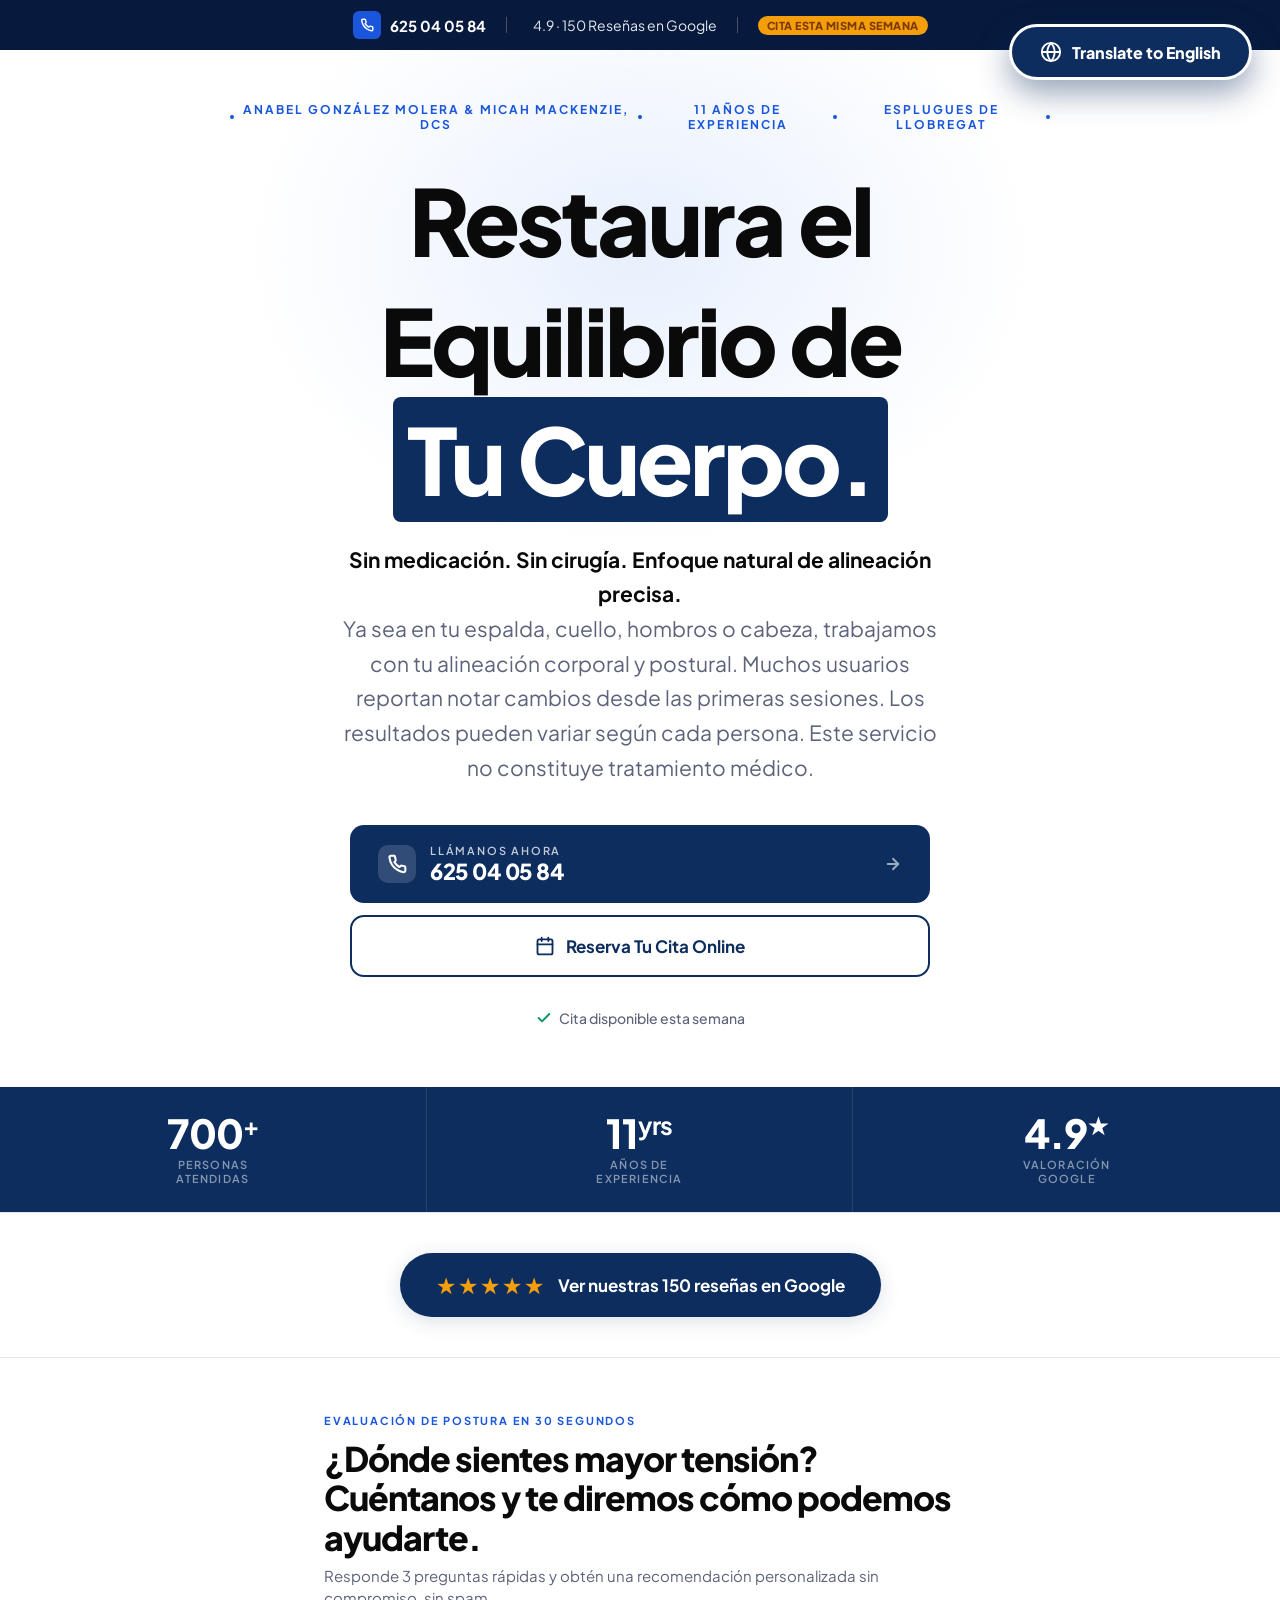
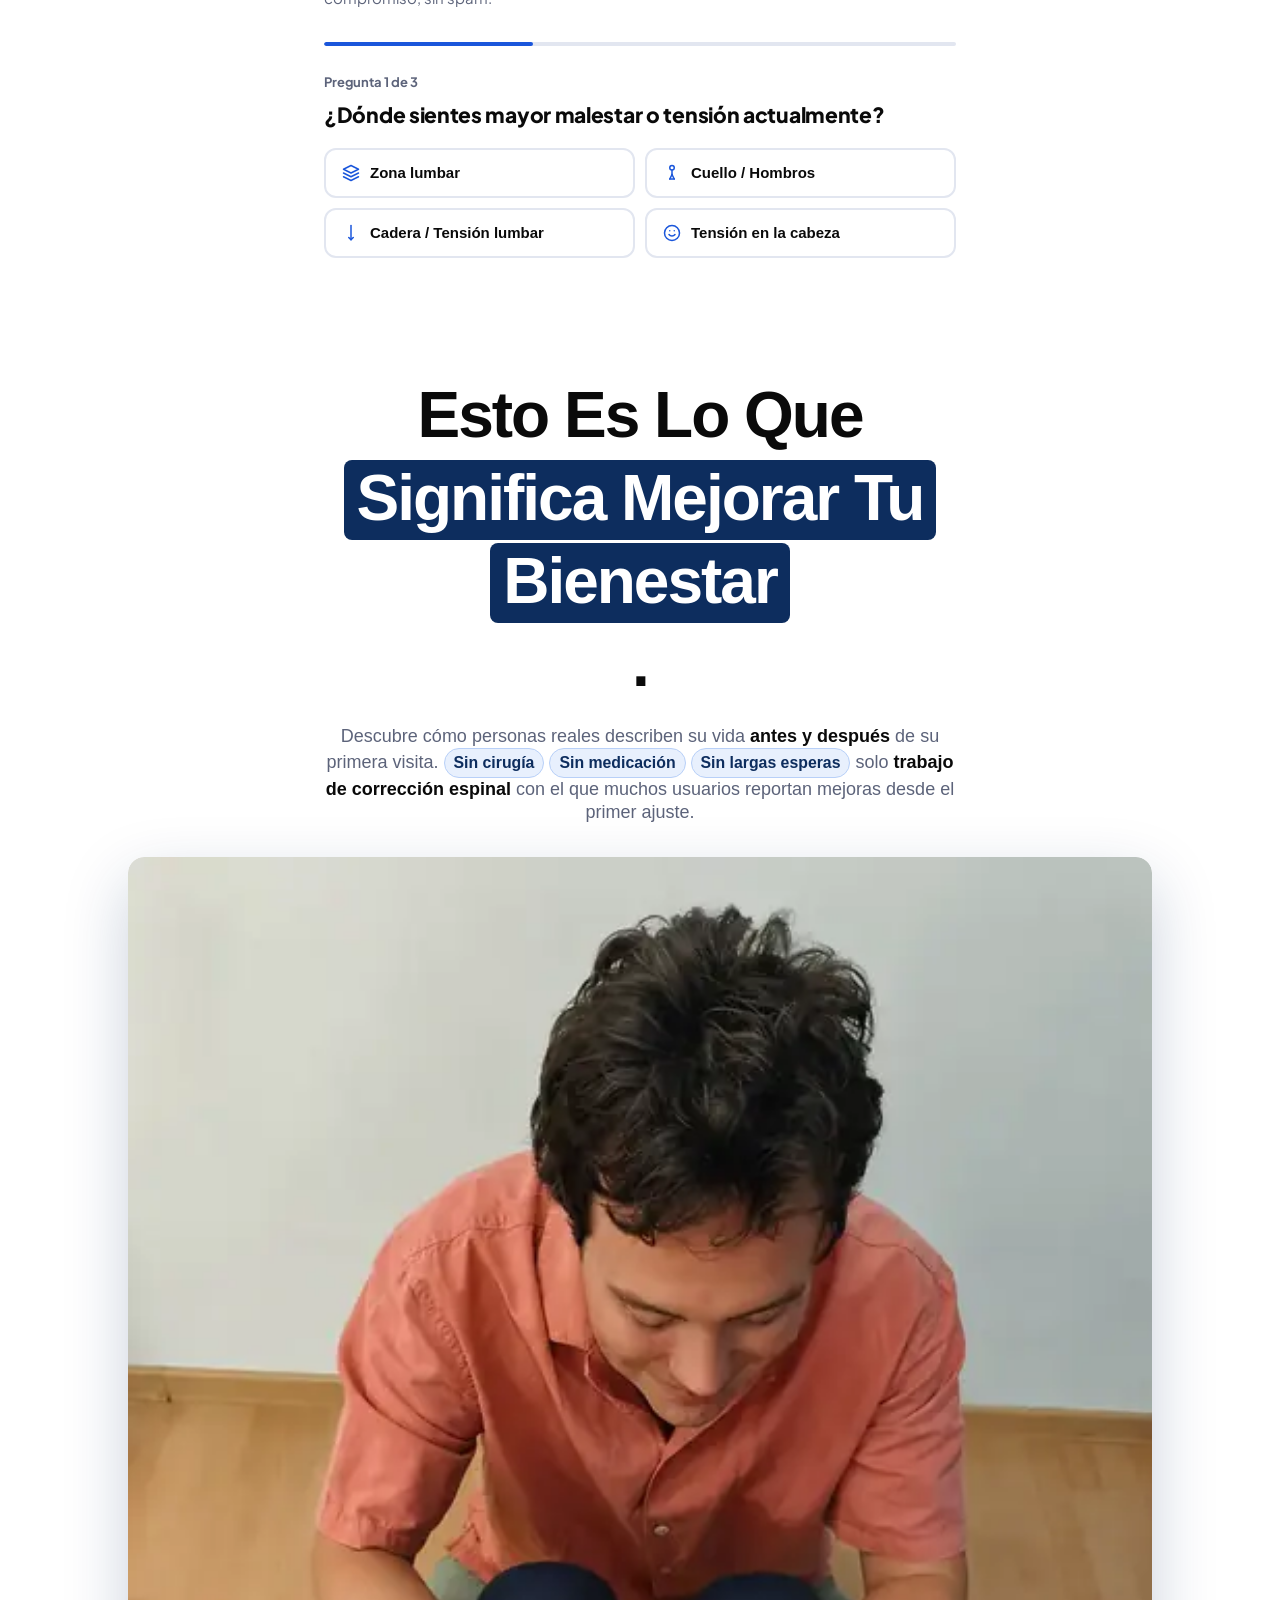
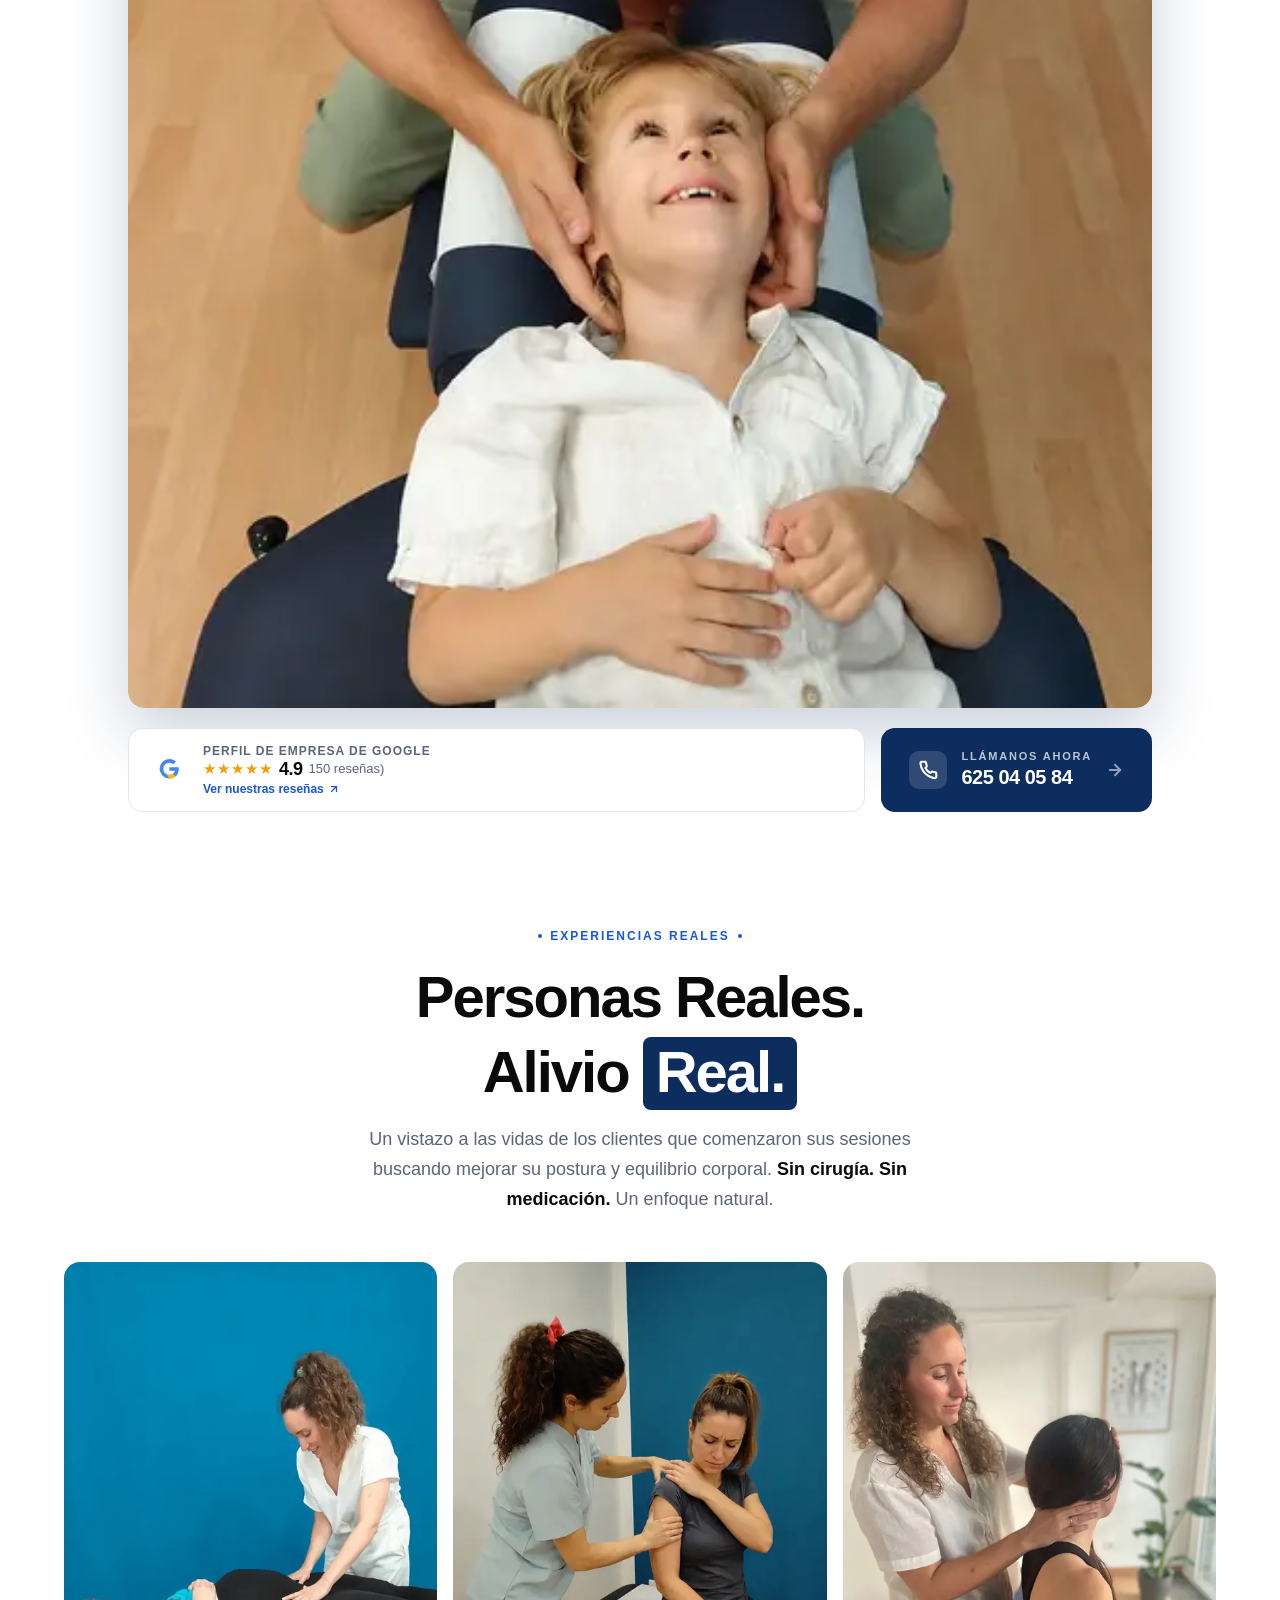
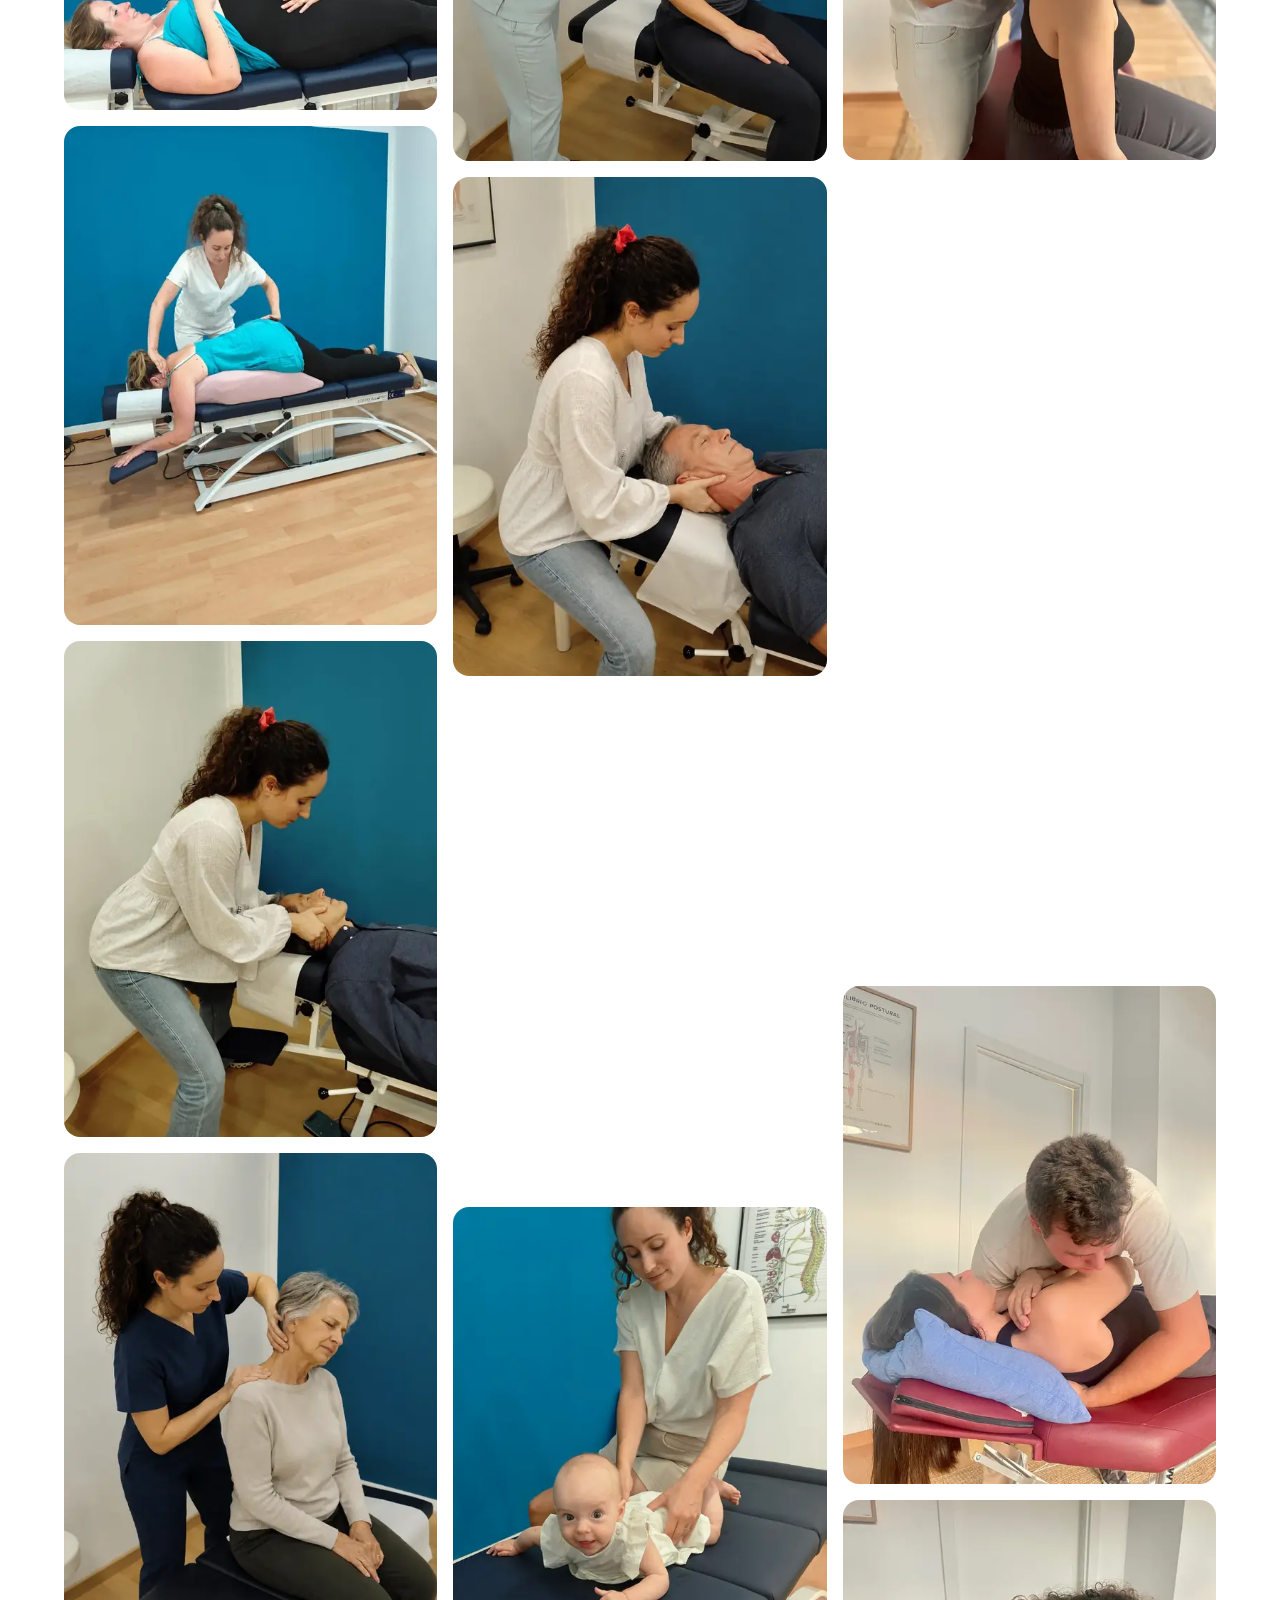
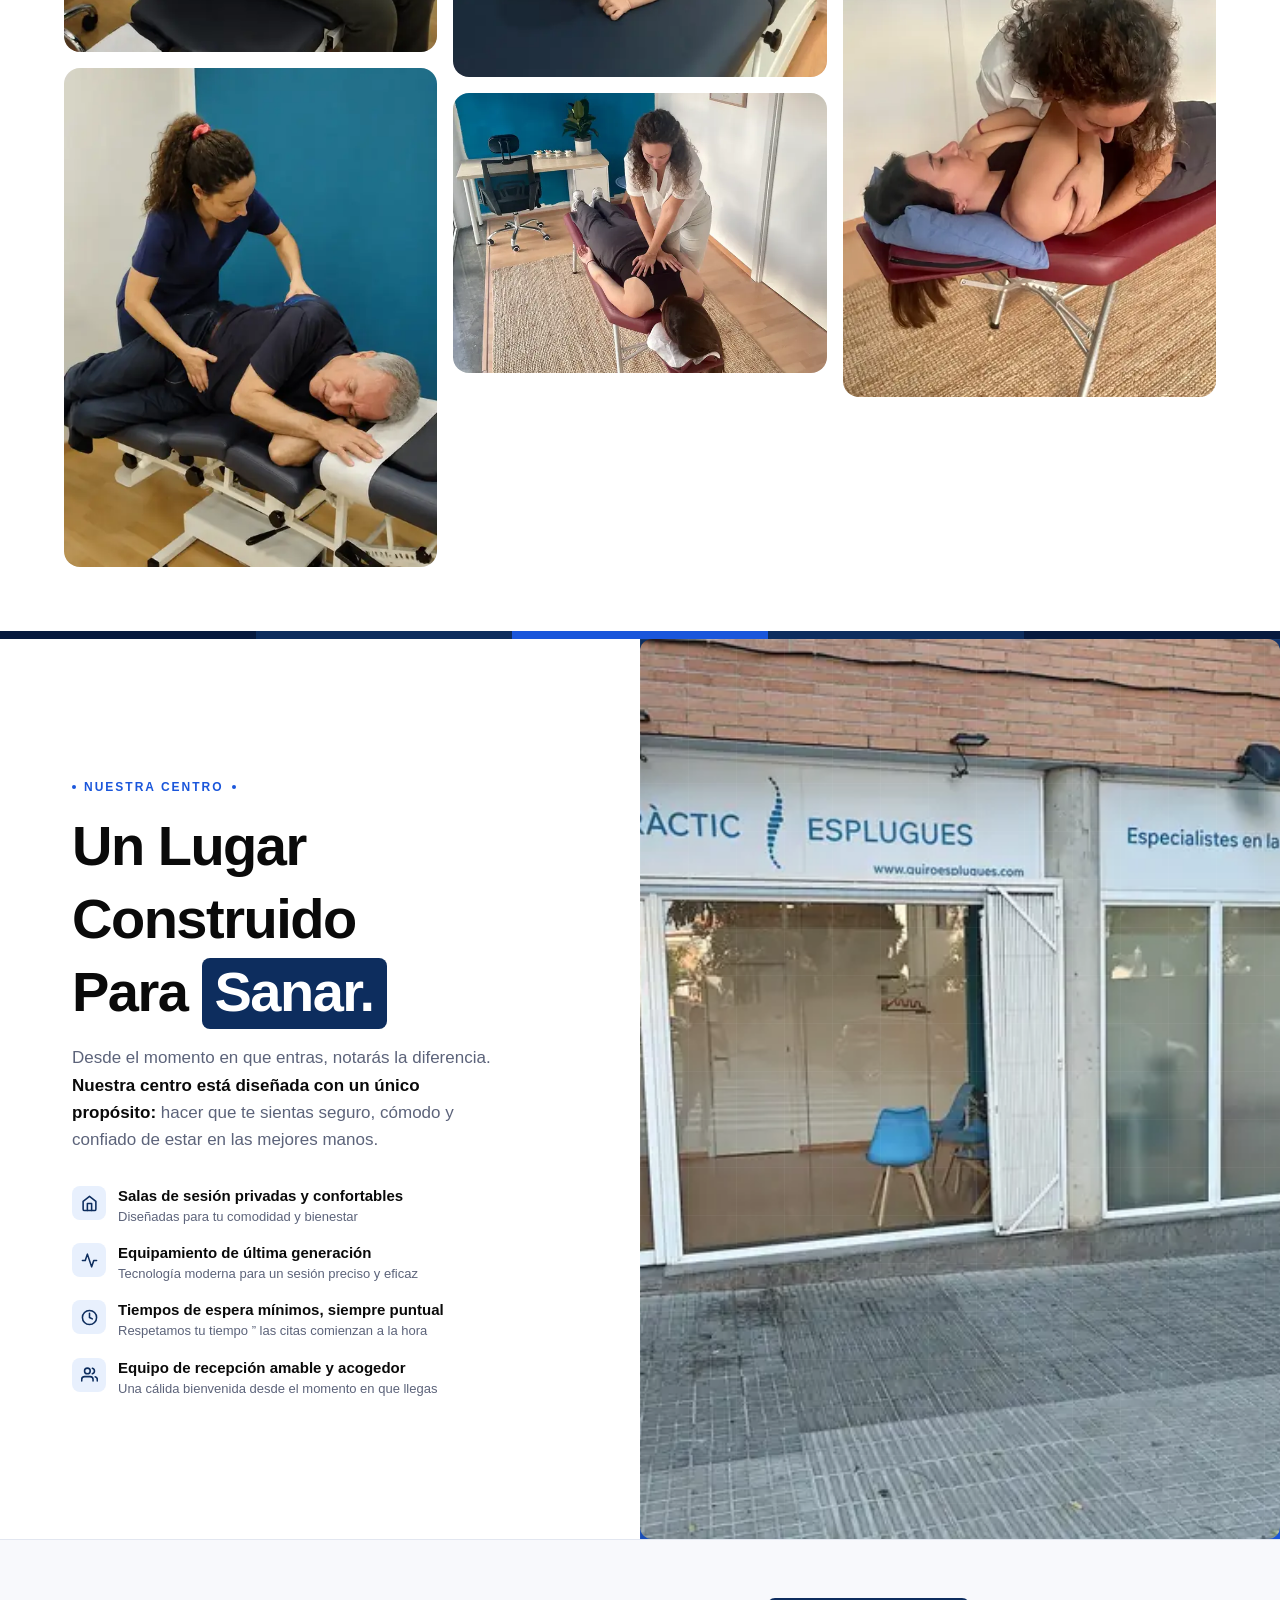
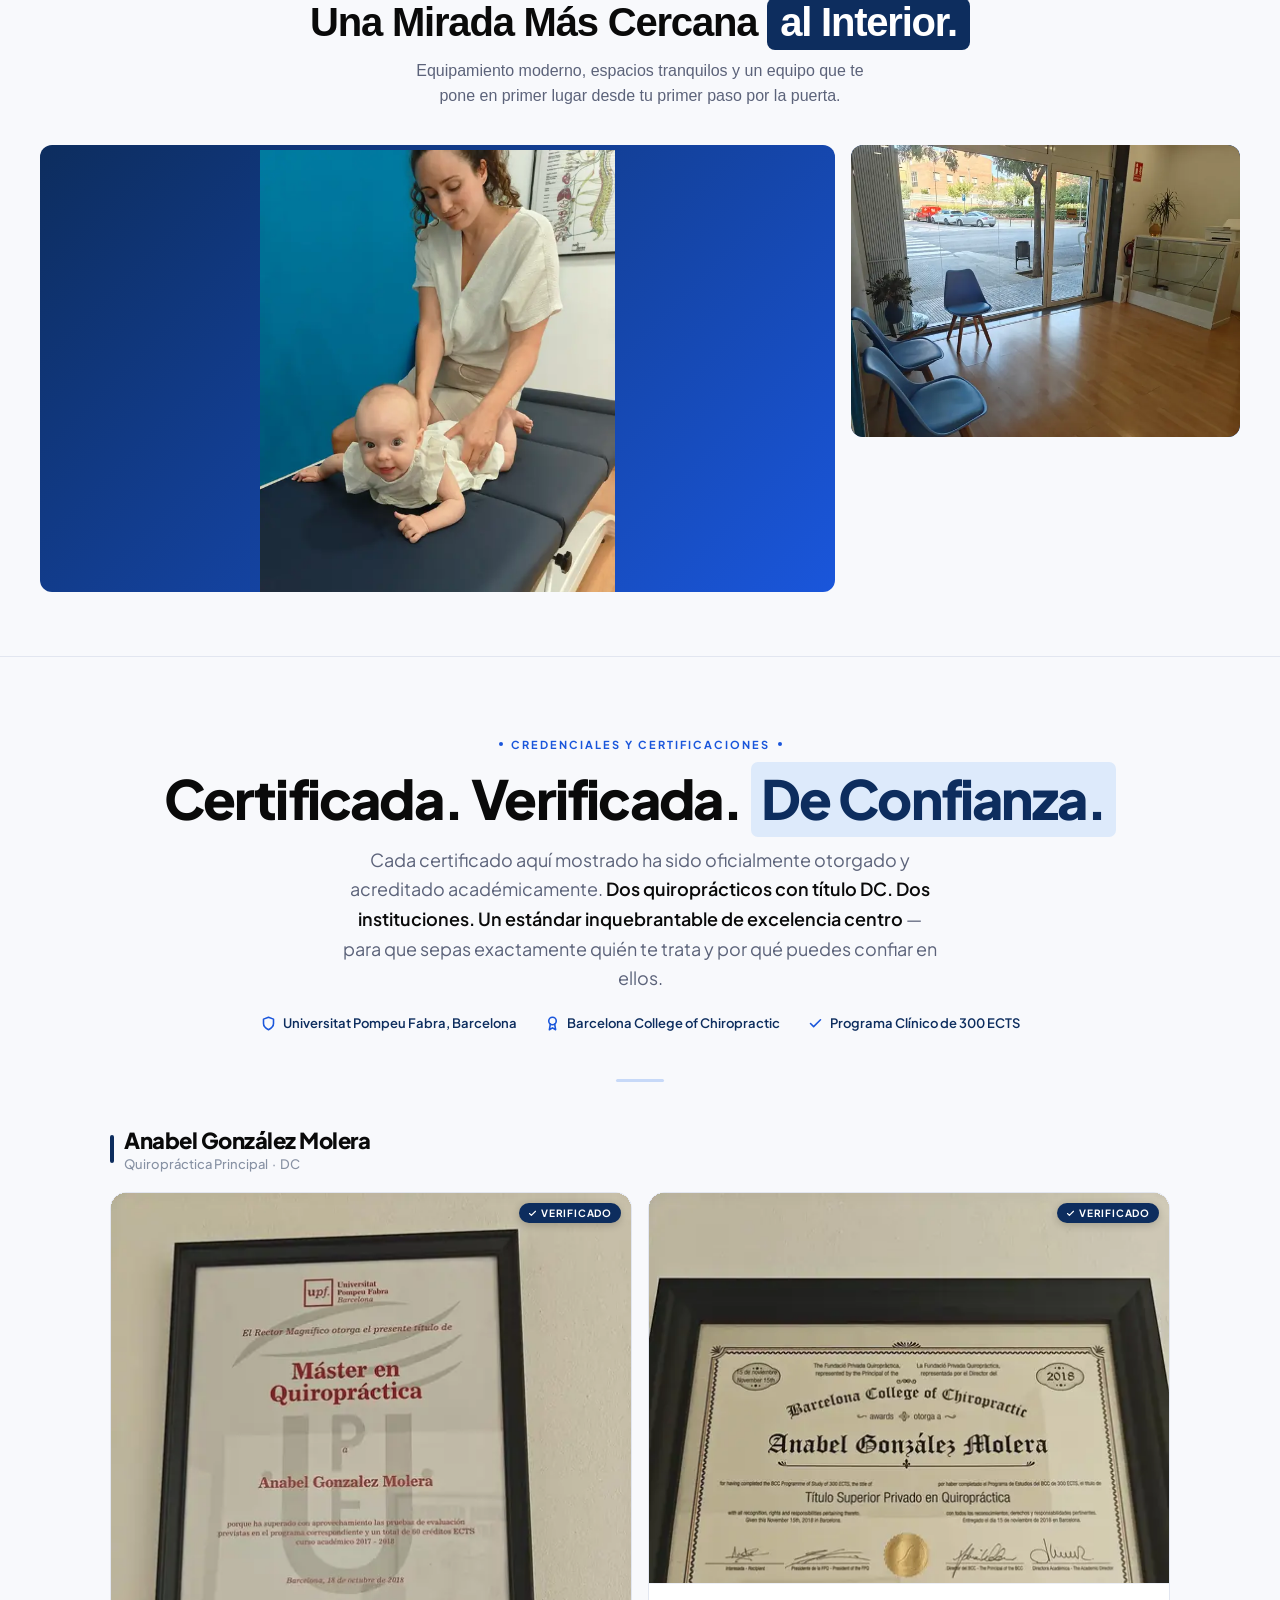
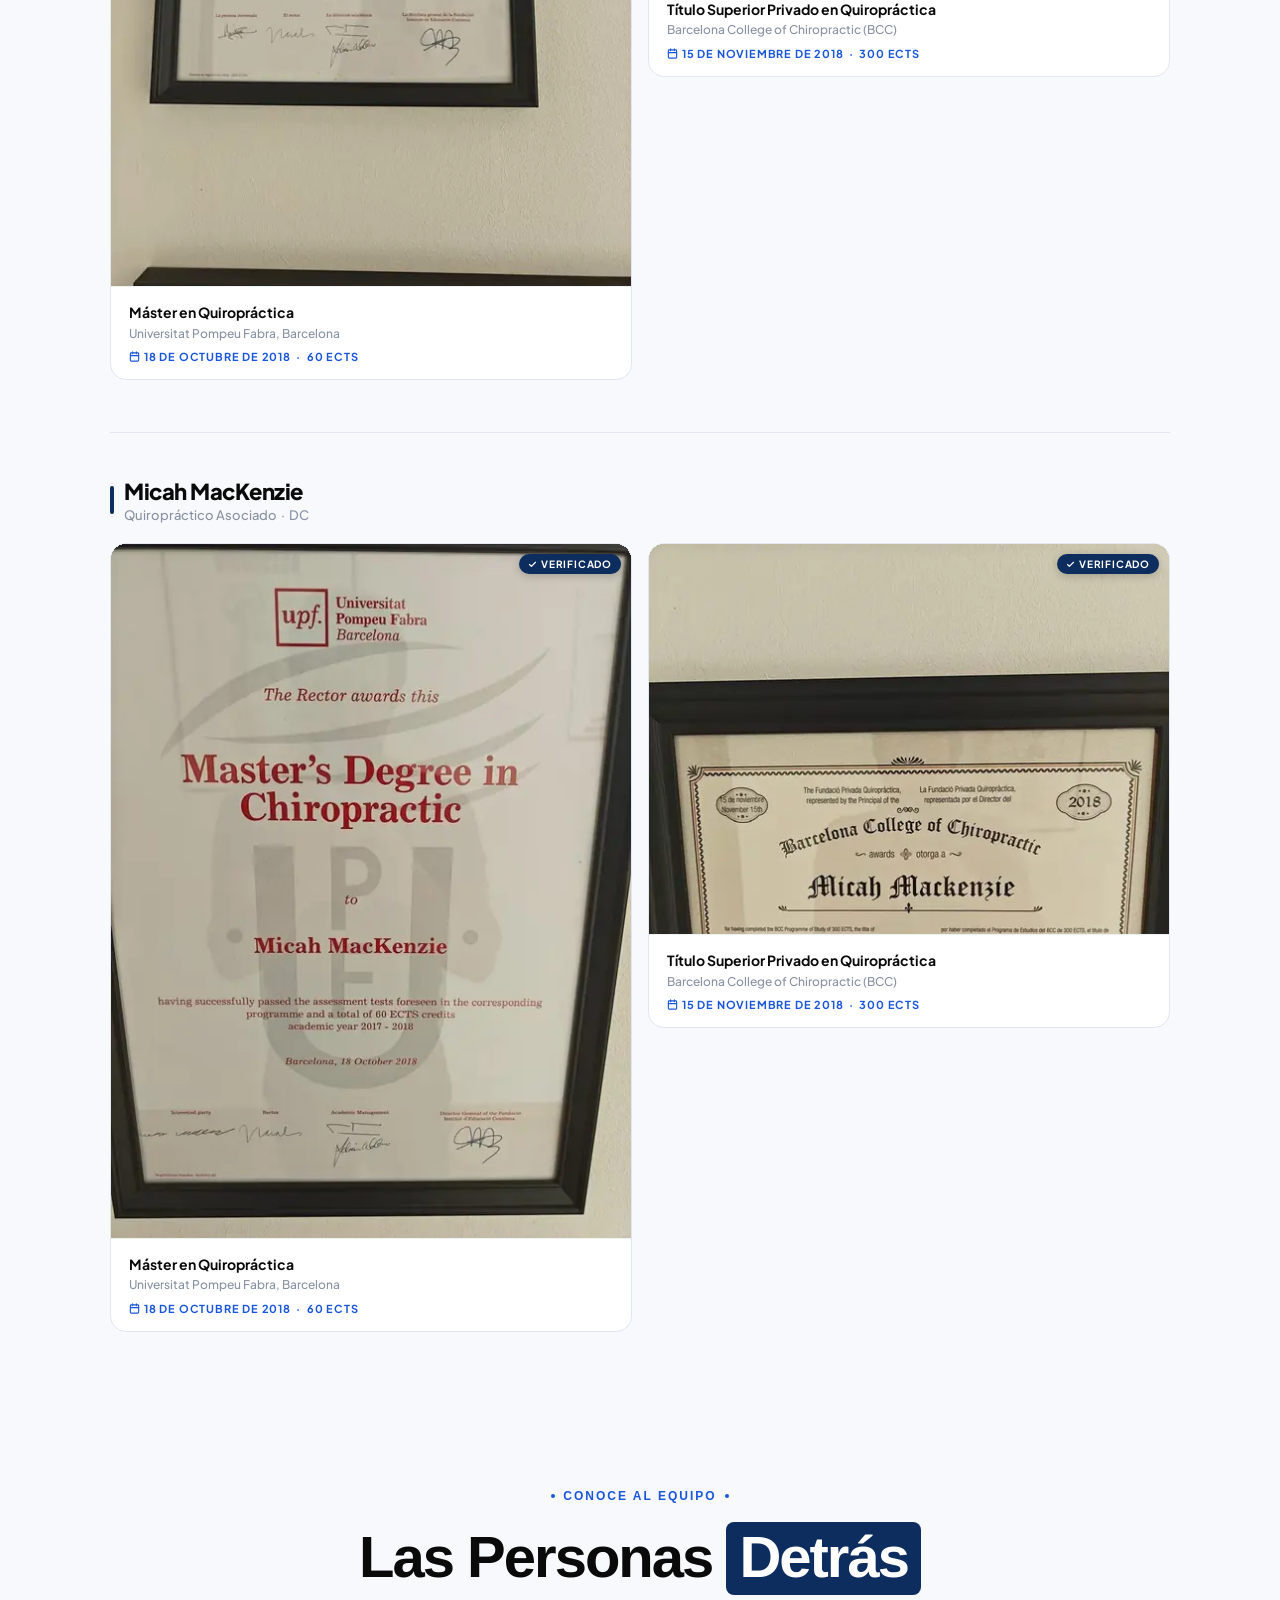
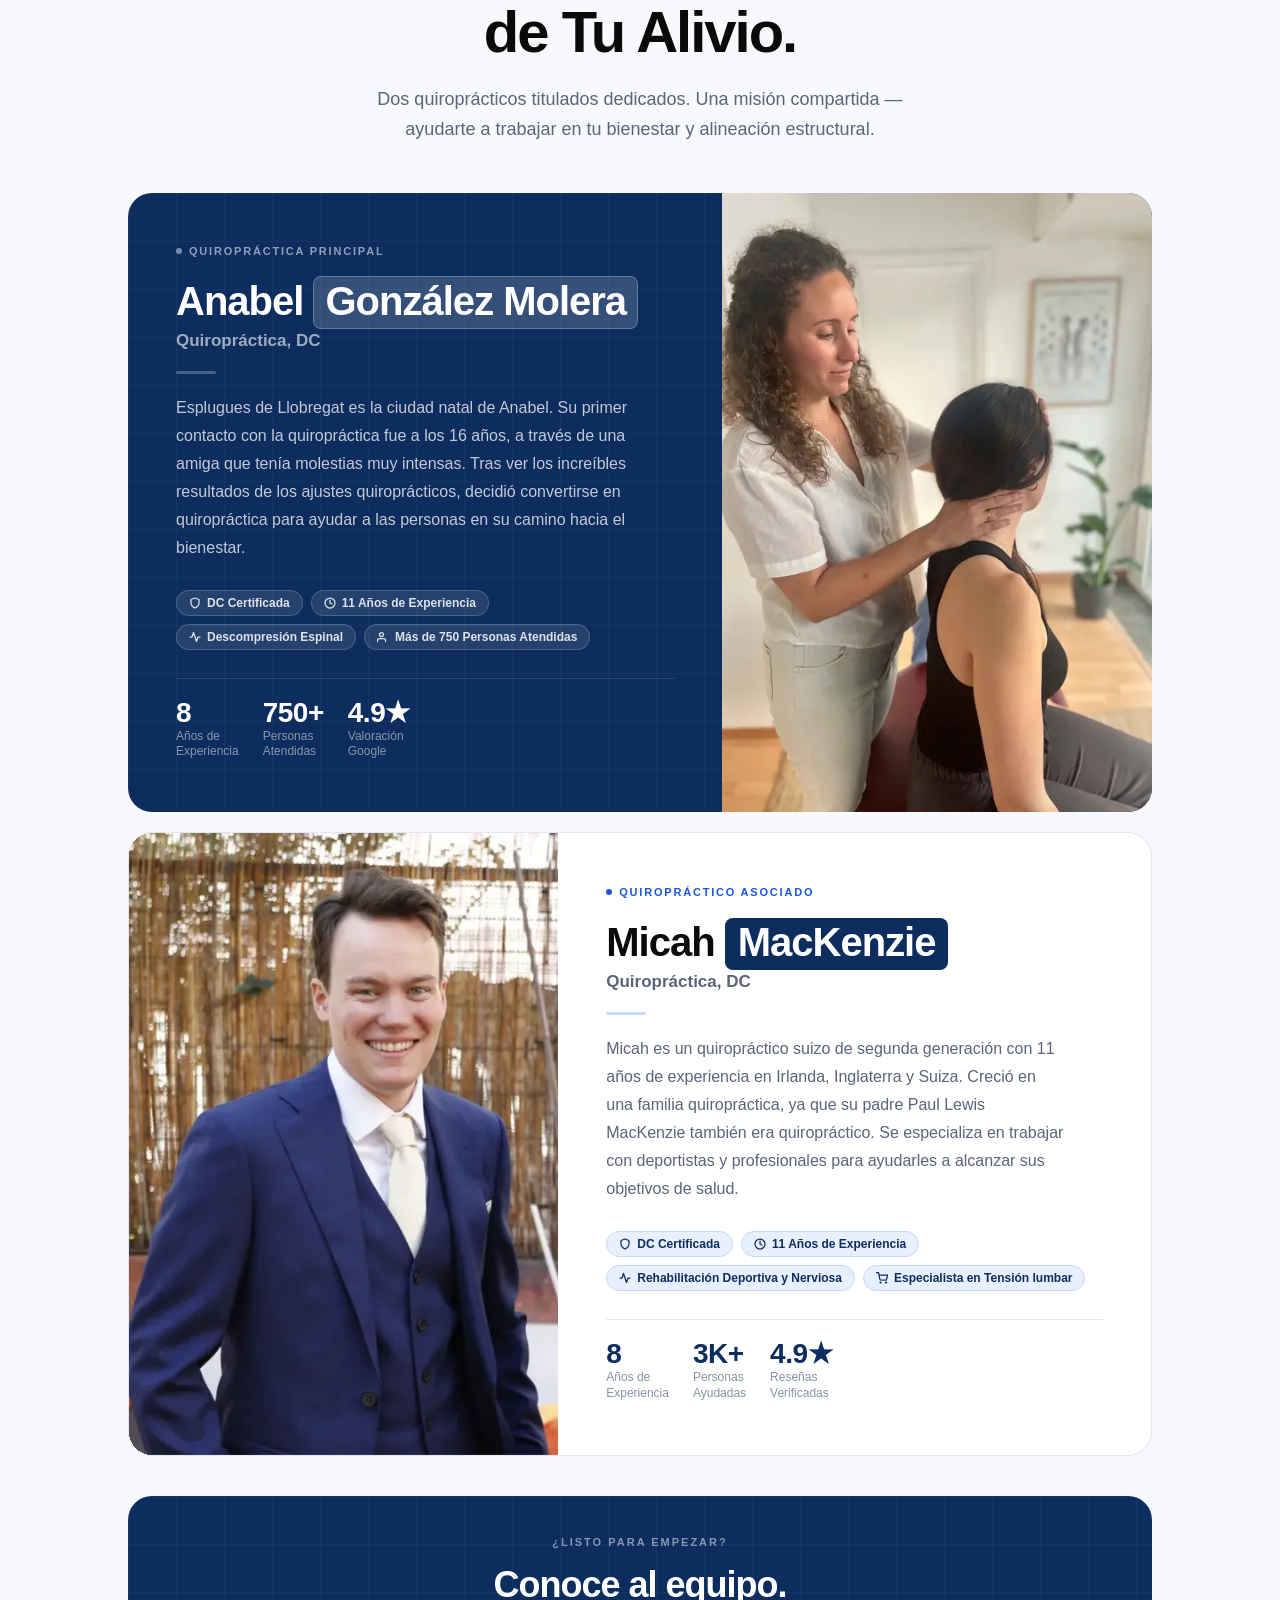
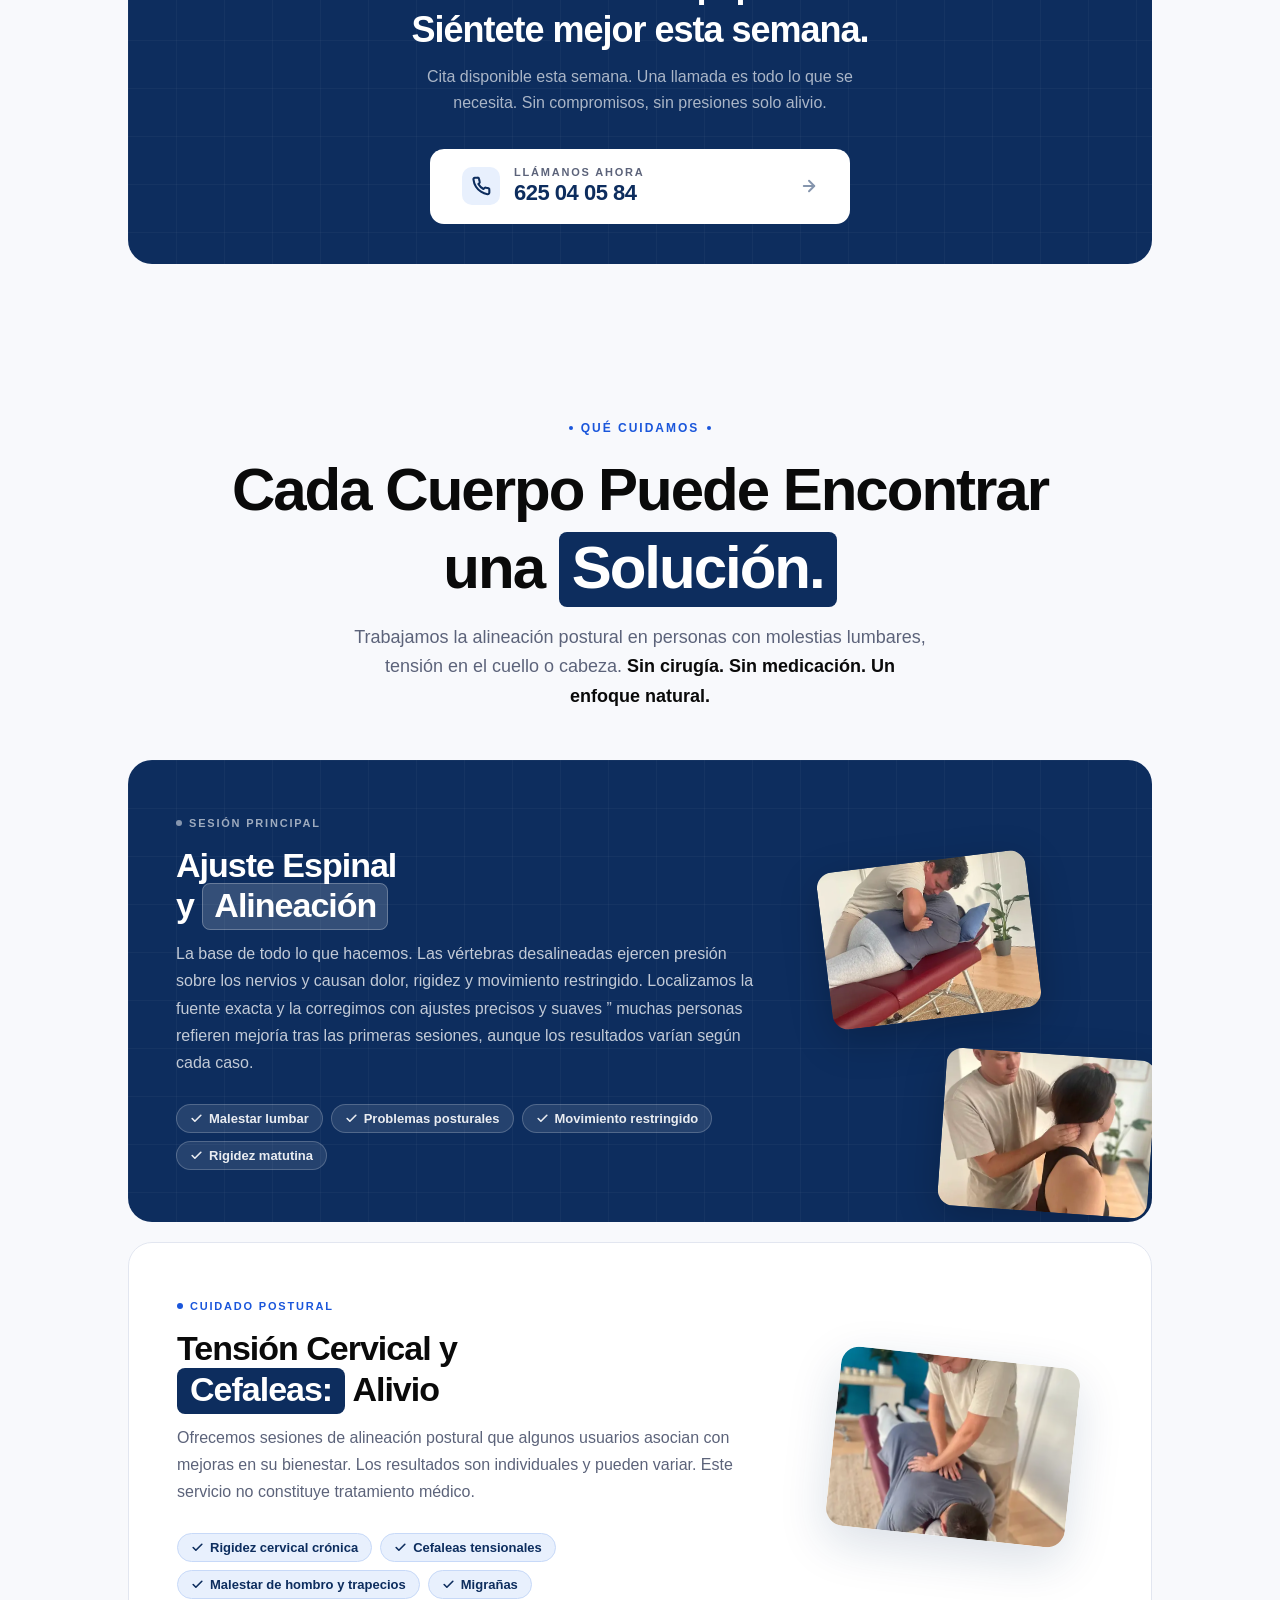
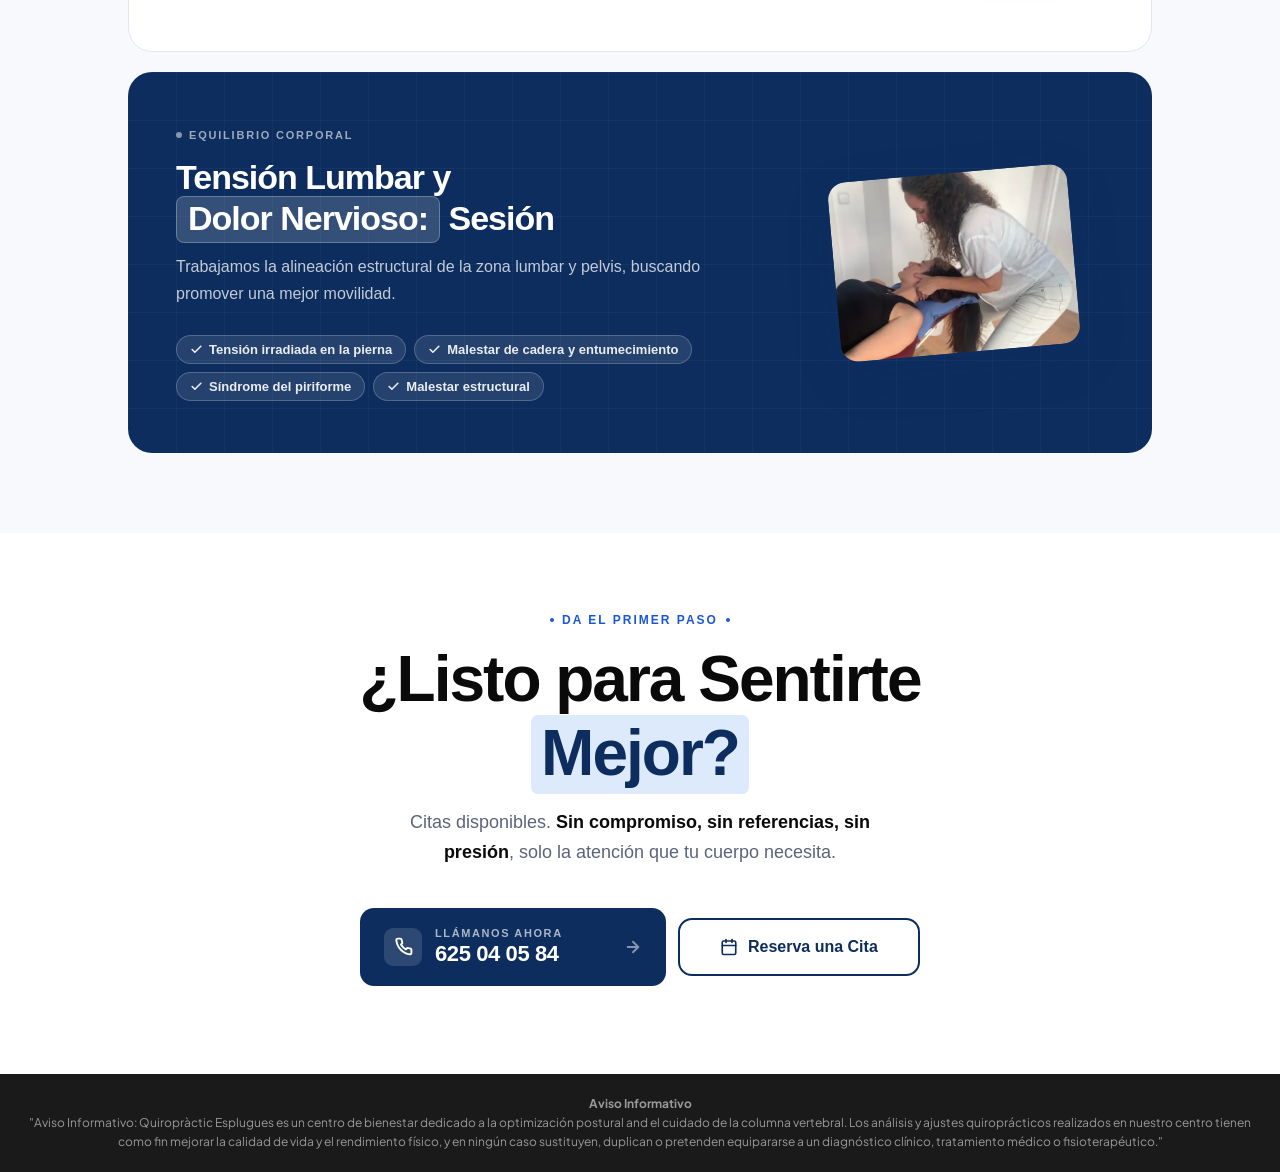
==== commit 6df0ca54: "Rewrite copy to comply with marketing rules" ====
--- a/index.html
+++ b/index.html
@@ -340,14 +340,14 @@
       <span class="cred-dot" aria-hidden="true"></span>
     </div>
     <h1 class="headline" id="main-headline">
-      Deja de Permitir Que el Dolor<br>
-      <span class="hl">Robe Tu Vida.</span>
+      Restaura el Equilibrio de<br>
+      <span class="hl">Tu Cuerpo.</span>
     </h1>
     <p class="subheadline">
-      <strong>Sin medicación. Sin cirugía. Sin esperar meses para ver resultados.</strong><br>
+      <strong>Sin medicación. Sin cirugía. Enfoque natural de alineación precisa.</strong><br>
       Ya sea en tu espalda, cuello, hombros o cabeza, 
-      encontramos la causa raíz y la cuidamos.
-      Muchas personas notan mejoría desde las primeras sesiones. Los resultados pueden variar según cada caso.
+      trabajamos con tu alineación corporal y postural.
+      Muchos usuarios reportan notar cambios desde las primeras sesiones. Los resultados pueden variar según cada persona. Este servicio no constituye tratamiento médico.
     </p>
     <div class="cta-group">
       <a href="tel:+34625040584" class="btn-call" aria-label="Tap this button to call us at 625 04 05 84 ” your phone will dial us immediately">
@@ -401,15 +401,15 @@
 
 <!-- â”€â”€â”€ PAIN QUIZ â”€â”€â”€ -->
 <section class="quiz-section reveal" id="quiz" aria-labelledby="quiz-title">
-  <div class="quiz-eyebrow">Evaluación del Dolor en 30 Segundos</div>
-  <h2 class="quiz-title" id="quiz-title">¿Dónde te duele?<br>Cuéntanos y te diremos cómo podemos ayudarte.</h2>
+  <div class="quiz-eyebrow">Evaluación de Postura en 30 Segundos</div>
+  <h2 class="quiz-title" id="quiz-title">¿Dónde sientes mayor tensión?<br>Cuéntanos y te diremos cómo podemos ayudarte.</h2>
   <p class="quiz-sub">Responde 3 preguntas rápidas y obtén una recomendación personalizada sin compromiso, sin spam.</p>
   <div class="quiz-progress" role="progressbar" aria-valuenow="33" aria-valuemin="0" aria-valuemax="100">
     <div class="quiz-progress-fill" id="prog" style="width:33%"></div>
   </div>
   <div class="quiz-step active" id="step1">
     <div class="quiz-step-label">Pregunta 1 de 3</div>
-    <div class="quiz-q">¿Dónde tienes dolor principalmente ahora mismo?</div>
+    <div class="quiz-q">¿Dónde sientes mayor malestar o tensión actualmente?</div>
     <div class="quiz-opts">
       <button class="quiz-opt" data-key="loc" data-val="Lower Back" data-next="2">
         <svg width="18" height="18" viewBox="0 0 24 24" fill="none" stroke="currentColor" stroke-width="2" stroke-linecap="round" stroke-linejoin="round" aria-hidden="true"><path d="M12 2L2 7l10 5 10-5-10-5z"/><path d="M2 17l10 5 10-5"/><path d="M2 12l10 5 10-5"/></svg>
@@ -421,17 +421,17 @@
       </button>
       <button class="quiz-opt" data-key="loc" data-val="Hip / Sciatica" data-next="2">
         <svg width="18" height="18" viewBox="0 0 24 24" fill="none" stroke="currentColor" stroke-width="2" stroke-linecap="round" stroke-linejoin="round" aria-hidden="true"><path d="M9 18l3 3 3-3"/><line x1="12" y1="2" x2="12" y2="21"/></svg>
-        Cadera / Ciática
+        Cadera / Tensión lumbar
       </button>
       <button class="quiz-opt" data-key="loc" data-val="Headaches" data-next="2">
         <svg width="18" height="18" viewBox="0 0 24 24" fill="none" stroke="currentColor" stroke-width="2" stroke-linecap="round" stroke-linejoin="round" aria-hidden="true"><circle cx="12" cy="12" r="10"/><path d="M8 14s1.5 2 4 2 4-2 4-2"/><line x1="9" y1="9" x2="9.01" y2="9"/><line x1="15" y1="9" x2="15.01" y2="9"/></svg>
-        Dolor de cabeza
+        Tensión en la cabeza
       </button>
     </div>
   </div>
   <div class="quiz-step" id="step2">
     <div class="quiz-step-label">Pregunta 2 de 3</div>
-    <div class="quiz-q">¿Cuánto tiempo llevas con este dolor?</div>
+    <div class="quiz-q">¿Cuánto tiempo llevas con este malestar?</div>
     <div class="quiz-opts">
       <button class="quiz-opt" data-key="dur" data-val="A few days" data-next="3">Unos pocos días</button>
       <button class="quiz-opt" data-key="dur" data-val="A few weeks" data-next="3">Unas pocas semanas</button>
@@ -443,7 +443,7 @@
     <div class="quiz-step-label">Pregunta 3 de 3</div>
     <div class="quiz-q">¿Qué es lo más importante para ti ahora mismo?</div>
     <div class="quiz-opts">
-      <button class="quiz-opt" data-result="relief">Alivio rápido del dolor</button>
+      <button class="quiz-opt" data-result="relief">Mejorar mi bienestar y alineación</button>
       <button class="quiz-opt" data-result="sleep">Dormir mejor por las noches</button>
       <button class="quiz-opt" data-result="move">Moverme sin límites</button>
       <button class="quiz-opt" data-result="avoid">Evitar cirugía o medicación</button>
@@ -470,7 +470,7 @@
   <div class="sp-text">
     <h2 class="sp-heading" id="sp-heading">
       Esto Es Lo Que<br>
-      <span class="chip">Significa Vivir Sin Dolor</span><br>
+      <span class="chip">Significa Mejorar Tu Bienestar</span><br>
       .
     </h2>
     <p class="sp-sub">
@@ -479,7 +479,7 @@
       <span class="tag">Sin cirugía</span>
       <span class="tag">Sin medicación</span>
       <span class="tag">Sin largas esperas</span>
-       solo <strong>alivio manual</strong> que la mayoría de las personas siente
+       solo <strong>trabajo de corrección espinal</strong> con el que muchos usuarios reportan mejoras
       desde el primer ajuste.
     </p>
   </div>
@@ -533,8 +533,8 @@
       Personas Reales.<br>Alivio <span class="chip">Real.</span>
     </h2>
     <p class="sec-sub">
-      Un vistazo a las vidas de los clientes que entraron con dolor
-      y salieron habiendo recuperado sus vidas.
+      Un vistazo a las vidas de los clientes que comenzaron sus sesiones
+      buscando mejorar su postura y equilibrio corporal.
       <strong>Sin cirugía. Sin medicación.</strong> Un enfoque natural.
     </p>
   </header>
@@ -542,23 +542,23 @@
     <div class="pg-masonry" role="list" aria-label="Galería de fotos de pacientes">
       <div class="pg-item reveal" role="listitem">
         <img src="./images/optimized/patient-treatment-1.webp" alt="Patient treatment" class="pg-img" style="width: 100%; height: auto; display: block; border-radius: 12px;" loading="lazy" decoding="async">
-        <div class="pg-item-overlay" aria-hidden="true"><span class="pg-item-label"><svg width="14" height="14" viewBox="0 0 24 24" fill="none" stroke="currentColor" stroke-width="2.5" stroke-linecap="round" stroke-linejoin="round"><path d="M20.84 4.61a5.5 5.5 0 00-7.78 0L12 5.67l-1.06-1.06a5.5 5.5 0 00-7.78 7.78l1.06 1.06L12 21.23l7.78-7.78 1.06-1.06a5.5 5.5 0 000-7.78z"/></svg>Dolor de espalda · Plan de cuidado personalizado</span></div>
+        <div class="pg-item-overlay" aria-hidden="true"><span class="pg-item-label"><svg width="14" height="14" viewBox="0 0 24 24" fill="none" stroke="currentColor" stroke-width="2.5" stroke-linecap="round" stroke-linejoin="round"><path d="M20.84 4.61a5.5 5.5 0 00-7.78 0L12 5.67l-1.06-1.06a5.5 5.5 0 00-7.78 7.78l1.06 1.06L12 21.23l7.78-7.78 1.06-1.06a5.5 5.5 0 000-7.78z"/></svg>Malestar de espalda · Plan de cuidado personalizado</span></div>
       </div>
       <div class="pg-item reveal" role="listitem">
         <img src="./images/optimized/patient-treatment-2.webp" alt="Patient treatment" class="pg-img" style="width: 100%; height: auto; display: block; border-radius: 12px;" loading="lazy" decoding="async">
-        <div class="pg-item-overlay" aria-hidden="true"><span class="pg-item-label"><svg width="14" height="14" viewBox="0 0 24 24" fill="none" stroke="currentColor" stroke-width="2.5" stroke-linecap="round" stroke-linejoin="round"><path d="M20.84 4.61a5.5 5.5 0 00-7.78 0L12 5.67l-1.06-1.06a5.5 5.5 0 00-7.78 7.78l1.06 1.06L12 21.23l7.78-7.78 1.06-1.06a5.5 5.5 0 000-7.78z"/></svg>Dolor de cuello · Plan de sesiones</span></div>
+        <div class="pg-item-overlay" aria-hidden="true"><span class="pg-item-label"><svg width="14" height="14" viewBox="0 0 24 24" fill="none" stroke="currentColor" stroke-width="2.5" stroke-linecap="round" stroke-linejoin="round"><path d="M20.84 4.61a5.5 5.5 0 00-7.78 0L12 5.67l-1.06-1.06a5.5 5.5 0 00-7.78 7.78l1.06 1.06L12 21.23l7.78-7.78 1.06-1.06a5.5 5.5 0 000-7.78z"/></svg>Malestar de cuello · Plan de sesiones</span></div>
       </div>
       <div class="pg-item reveal" role="listitem">
         <img src="./images/optimized/patient-treatment-3.webp" alt="Patient treatment" class="pg-img" style="width: 100%; height: auto; display: block; border-radius: 12px;" loading="lazy" decoding="async">
-        <div class="pg-item-overlay" aria-hidden="true"><span class="pg-item-label"><svg width="14" height="14" viewBox="0 0 24 24" fill="none" stroke="currentColor" stroke-width="2.5" stroke-linecap="round" stroke-linejoin="round"><path d="M20.84 4.61a5.5 5.5 0 00-7.78 0L12 5.67l-1.06-1.06a5.5 5.5 0 00-7.78 7.78l1.06 1.06L12 21.23l7.78-7.78 1.06-1.06a5.5 5.5 0 000-7.78z"/></svg>Ciática · Proceso de mejora progresiva</span></div>
+        <div class="pg-item-overlay" aria-hidden="true"><span class="pg-item-label"><svg width="14" height="14" viewBox="0 0 24 24" fill="none" stroke="currentColor" stroke-width="2.5" stroke-linecap="round" stroke-linejoin="round"><path d="M20.84 4.61a5.5 5.5 0 00-7.78 0L12 5.67l-1.06-1.06a5.5 5.5 0 00-7.78 7.78l1.06 1.06L12 21.23l7.78-7.78 1.06-1.06a5.5 5.5 0 000-7.78z"/></svg>Tensión lumbar · Proceso de mejora progresiva</span></div>
       </div>
       <div class="pg-item reveal" role="listitem">
         <img src="./images/optimized/patient-neck-treatment.webp" alt="Patient treatment" class="pg-img" style="width: 100%; height: auto; display: block; border-radius: 12px;" loading="lazy" decoding="async">
-        <div class="pg-item-overlay" aria-hidden="true"><span class="pg-item-label"><svg width="14" height="14" viewBox="0 0 24 24" fill="none" stroke="currentColor" stroke-width="2.5" stroke-linecap="round" stroke-linejoin="round"><path d="M20.84 4.61a5.5 5.5 0 00-7.78 0L12 5.67l-1.06-1.06a5.5 5.5 0 00-7.78 7.78l1.06 1.06L12 21.23l7.78-7.78 1.06-1.06a5.5 5.5 0 000-7.78z"/></svg>Dolores de cabeza · Enfoque natural</span></div>
+        <div class="pg-item-overlay" aria-hidden="true"><span class="pg-item-label"><svg width="14" height="14" viewBox="0 0 24 24" fill="none" stroke="currentColor" stroke-width="2.5" stroke-linecap="round" stroke-linejoin="round"><path d="M20.84 4.61a5.5 5.5 0 00-7.78 0L12 5.67l-1.06-1.06a5.5 5.5 0 00-7.78 7.78l1.06 1.06L12 21.23l7.78-7.78 1.06-1.06a5.5 5.5 0 000-7.78z"/></svg>Tensión cervical · Enfoque natural</span></div>
       </div>
       <div class="pg-item reveal" role="listitem">
         <img src="./images/optimized/patient-back-treatment.webp" alt="Patient treatment" class="pg-img" style="width: 100%; height: auto; display: block; border-radius: 12px;" loading="lazy" decoding="async">
-        <div class="pg-item-overlay" aria-hidden="true"><span class="pg-item-label"><svg width="14" height="14" viewBox="0 0 24 24" fill="none" stroke="currentColor" stroke-width="2.5" stroke-linecap="round" stroke-linejoin="round"><path d="M20.84 4.61a5.5 5.5 0 00-7.78 0L12 5.67l-1.06-1.06a5.5 5.5 0 00-7.78 7.78l1.06 1.06L12 21.23l7.78-7.78 1.06-1.06a5.5 5.5 0 000-7.78z"/></svg>Dolor de cadera · Rehabilitación deportiva</span></div>
+        <div class="pg-item-overlay" aria-hidden="true"><span class="pg-item-label"><svg width="14" height="14" viewBox="0 0 24 24" fill="none" stroke="currentColor" stroke-width="2.5" stroke-linecap="round" stroke-linejoin="round"><path d="M20.84 4.61a5.5 5.5 0 00-7.78 0L12 5.67l-1.06-1.06a5.5 5.5 0 00-7.78 7.78l1.06 1.06L12 21.23l7.78-7.78 1.06-1.06a5.5 5.5 0 000-7.78z"/></svg>Malestar de cadera · Rehabilitación deportiva</span></div>
       </div>
       <div class="pg-item reveal" role="listitem">
         <img src="./images/optimized/patient-shoulder-exam.webp" alt="Patient treatment" class="pg-img" style="width: 100%; height: auto; display: block; border-radius: 12px;" loading="lazy" decoding="async">
@@ -566,11 +566,11 @@
       </div>
       <div class="pg-item reveal" role="listitem">
         <img src="./images/optimized/patient-cervical-treatment.webp" alt="Patient treatment" class="pg-img" style="width: 100%; height: auto; display: block; border-radius: 12px;" loading="lazy" decoding="async">
-        <div class="pg-item-overlay" aria-hidden="true"><span class="pg-item-label"><svg width="14" height="14" viewBox="0 0 24 24" fill="none" stroke="currentColor" stroke-width="2.5" stroke-linecap="round" stroke-linejoin="round"><path d="M20.84 4.61a5.5 5.5 0 00-7.78 0L12 5.67l-1.06-1.06a5.5 5.5 0 00-7.78 7.78l1.06 1.06L12 21.23l7.78-7.78 1.06-1.06a5.5 5.5 0 000-7.78z"/></svg>Dolor de hombro · Alternativa conservadora</span></div>
+        <div class="pg-item-overlay" aria-hidden="true"><span class="pg-item-label"><svg width="14" height="14" viewBox="0 0 24 24" fill="none" stroke="currentColor" stroke-width="2.5" stroke-linecap="round" stroke-linejoin="round"><path d="M20.84 4.61a5.5 5.5 0 00-7.78 0L12 5.67l-1.06-1.06a5.5 5.5 0 00-7.78 7.78l1.06 1.06L12 21.23l7.78-7.78 1.06-1.06a5.5 5.5 0 000-7.78z"/></svg>Malestar de hombro · Alternativa conservadora</span></div>
       </div>
       <div class="pg-item reveal" role="listitem">
         <img src="./images/optimized/patient-spinal-assessment.webp" alt="Patient treatment" class="pg-img" style="width: 100%; height: auto; display: block; border-radius: 12px;" loading="lazy" decoding="async">
-        <div class="pg-item-overlay" aria-hidden="true"><span class="pg-item-label"><svg width="14" height="14" viewBox="0 0 24 24" fill="none" stroke="currentColor" stroke-width="2.5" stroke-linecap="round" stroke-linejoin="round"><path d="M20.84 4.61a5.5 5.5 0 00-7.78 0L12 5.67l-1.06-1.06a5.5 5.5 0 00-7.78 7.78l1.06 1.06L12 21.23l7.78-7.78 1.06-1.06a5.5 5.5 0 000-7.78z"/></svg>Hernia discal · Seguimiento y cuidado personalizado</span></div>
+        <div class="pg-item-overlay" aria-hidden="true"><span class="pg-item-label"><svg width="14" height="14" viewBox="0 0 24 24" fill="none" stroke="currentColor" stroke-width="2.5" stroke-linecap="round" stroke-linejoin="round"><path d="M20.84 4.61a5.5 5.5 0 00-7.78 0L12 5.67l-1.06-1.06a5.5 5.5 0 00-7.78 7.78l1.06 1.06L12 21.23l7.78-7.78 1.06-1.06a5.5 5.5 0 000-7.78z"/></svg>Cuidado postural · Seguimiento y cuidado personalizado</span></div>
       </div>
     
       <div class="pg-item reveal" role="listitem">
@@ -649,7 +649,7 @@
       <p class="ofs-gallery-sub">Equipamiento moderno, espacios tranquilos y un equipo que te pone en primer lugar desde tu primer paso por la puerta.</p>
     </div>
     <div class="ofs-grid" role="list" aria-label="Galería de fotos de la consulta">
-      <div class="ofs-grid-cell reveal" role="listitem"><div class="ofs-img-ph" aria-label="Main treatment room"><div class="ofs-img-ph-icon" aria-hidden="true"></div><img src="./images/optimized/IMG_20240902_130352.jpg.webp" alt="Adjustment Table" style="width: 100%; height: 100%; object-fit: contain; display: block; border-radius: 12px;" loading="lazy" decoding="async"></div><div class="ofs-cell-overlay" aria-hidden="true"><span class="ofs-cell-caption">Sala de Sesión Principal</span></div></div>
+      <div class="ofs-grid-cell reveal" role="listitem"><div class="ofs-img-ph" aria-label="Main treatment room"><div class="ofs-img-ph-icon" aria-hidden="true"></div><img src="./images/optimized/IMG_20240902_130352.jpg.webp" alt="Adjustment Table" style="width: 100%; height: 100%; object-fit: contain; display: block; border-radius: 12px;" loading="lazy" decoding="async"></div><div class="ofs-cell-overlay" aria-hidden="true"><span class="ofs-cell-caption">Sala de Alineación Principal</span></div></div>
       <div class="ofs-grid-cell reveal" role="listitem"><img src="./images/optimized/IMG20240830094600.jpg.webp" alt="Reception Area" style="width: 100%; height: 100%; object-fit: cover; display: block; border-radius: 12px;" loading="lazy" decoding="async"><span class="ofs-img-ph-label">Zona de Recepción<br><small style="opacity:.55;font-weight:400">Reemplazar con foto real</small></span><div class="ofs-cell-overlay" aria-hidden="true"><span class="ofs-cell-caption">Zona de Recepción</span></div></div>
     </div>
   </div>
@@ -1140,7 +1140,7 @@
   <header class="sec-header reveal">
     <div class="eyebrow"><span class="eyebrow-dot" aria-hidden="true"></span>Conoce al Equipo<span class="eyebrow-dot" aria-hidden="true"></span></div>
     <h2 class="sec-heading" id="tm-heading">Las Personas <span class="chip">Detrás</span><br>de Tu Alivio.</h2>
-    <p class="sec-sub">Dos quiroprácticos titulados dedicados. Una misión compartida — ayudarte a recuperar el bienestar y devolverte tu vida.</p>
+    <p class="sec-sub">Dos quiroprácticos titulados dedicados. Una misión compartida — ayudarte a trabajar en tu bienestar y alineación estructural.</p>
   </header>
   <div class="tm-blocks">
     <!-- DOCTOR 1 ” BLUE -->
@@ -1150,7 +1150,7 @@
         <h3 class="tm-doc-name" id="tm-doc1-name">Anabel <span class="chip--glass chip">González Molera</span></h3>
         <p class="tm-doc-title">Quiropráctica, DC</p>
         <div class="tm-divider" aria-hidden="true"></div>
-        <p class="tm-doc-bio">Esplugues de Llobregat es la ciudad natal de Anabel. Su primer contacto con la quiropráctica fue a los 16 años, a través de una amiga que tenía dolores muy intensos. Tras ver los increíbles resultados de los ajustes quiroprácticos, decidió convertirse en quiropráctica para ayudar a las personas en su camino hacia el bienestar.</p>
+        <p class="tm-doc-bio">Esplugues de Llobregat es la ciudad natal de Anabel. Su primer contacto con la quiropráctica fue a los 16 años, a través de una amiga que tenía molestias muy intensas. Tras ver los increíbles resultados de los ajustes quiroprácticos, decidió convertirse en quiropráctica para ayudar a las personas en su camino hacia el bienestar.</p>
         <div class="tm-credentials" role="list" aria-label="Credenciales">
           <span class="tm-cred-pill" role="listitem"><svg width="12" height="12" viewBox="0 0 24 24" fill="none" stroke="currentColor" stroke-width="2.5" stroke-linecap="round" stroke-linejoin="round" aria-hidden="true"><path d="M12 22s8-4 8-10V5l-8-3-8 3v7c0 6 8 10 8 10z"/></svg>DC Certificada</span>
           <span class="tm-cred-pill" role="listitem"><svg width="12" height="12" viewBox="0 0 24 24" fill="none" stroke="currentColor" stroke-width="2.5" stroke-linecap="round" stroke-linejoin="round" aria-hidden="true"><circle cx="12" cy="12" r="10"/><polyline points="12 6 12 12 16 14"/></svg>11 Años de Experiencia</span>
@@ -1182,7 +1182,7 @@
           <span class="tm-cred-pill" role="listitem"><svg width="12" height="12" viewBox="0 0 24 24" fill="none" stroke="currentColor" stroke-width="2.5" stroke-linecap="round" stroke-linejoin="round" aria-hidden="true"><path d="M12 22s8-4 8-10V5l-8-3-8 3v7c0 6 8 10 8 10z"/></svg>DC Certificada</span>
           <span class="tm-cred-pill" role="listitem"><svg width="12" height="12" viewBox="0 0 24 24" fill="none" stroke="currentColor" stroke-width="2.5" stroke-linecap="round" stroke-linejoin="round" aria-hidden="true"><circle cx="12" cy="12" r="10"/><polyline points="12 6 12 12 16 14"/></svg>11 Años de Experiencia</span>
           <span class="tm-cred-pill" role="listitem"><svg width="12" height="12" viewBox="0 0 24 24" fill="none" stroke="currentColor" stroke-width="2.5" stroke-linecap="round" stroke-linejoin="round" aria-hidden="true"><path d="M22 12h-4l-3 9L9 3l-3 9H2"/></svg>Rehabilitación Deportiva y Nerviosa</span>
-          <span class="tm-cred-pill" role="listitem"><svg width="12" height="12" viewBox="0 0 24 24" fill="none" stroke="currentColor" stroke-width="2.5" stroke-linecap="round" stroke-linejoin="round" aria-hidden="true"><circle cx="9" cy="21" r="1"/><circle cx="20" cy="21" r="1"/><path d="M1 1h4l2.68 13.39a2 2 0 002 1.61h9.72a2 2 0 001.95-1.57l1.65-8.43H6"/></svg>Especialista en Ciática</span>
+          <span class="tm-cred-pill" role="listitem"><svg width="12" height="12" viewBox="0 0 24 24" fill="none" stroke="currentColor" stroke-width="2.5" stroke-linecap="round" stroke-linejoin="round" aria-hidden="true"><circle cx="9" cy="21" r="1"/><circle cx="20" cy="21" r="1"/><path d="M1 1h4l2.68 13.39a2 2 0 002 1.61h9.72a2 2 0 001.95-1.57l1.65-8.43H6"/></svg>Especialista en Tensión lumbar</span>
         </div>
         <div class="tm-stats" role="list" aria-label="Estadísticas clave">
           <div class="tm-stat" role="listitem"><span class="tm-stat-num">8</span><span class="tm-stat-label">Años de<br>Experiencia</span></div>
@@ -1208,8 +1208,8 @@
 <section class="sec sec--gray svs-section" aria-labelledby="svs-heading">
   <header class="sec-header reveal">
     <div class="eyebrow"><span class="eyebrow-dot" aria-hidden="true"></span>Qué Cuidamos<span class="eyebrow-dot" aria-hidden="true"></span></div>
-    <h2 class="sec-heading" id="svs-heading" style="font-size:clamp(32px,7vw,60px)">Todo Dolor Tiene<br>una <span class="chip">Solución.</span></h2>
-    <p class="sec-sub" style="max-width:580px">Desde el dolor lumbar y la ciática hasta la rigidez en el cuello y los dolores de cabeza crónicos, lo hemos tratado miles de veces. <strong>Sin cirugía. Sin medicación. Un enfoque natural.</strong></p>
+    <h2 class="sec-heading" id="svs-heading" style="font-size:clamp(32px,7vw,60px)">Cada Cuerpo Puede Encontrar<br>una <span class="chip">Solución.</span></h2>
+    <p class="sec-sub" style="max-width:580px">Trabajamos la alineación postural en personas con molestias lumbares, tensión en el cuello o cabeza. <strong>Sin cirugía. Sin medicación. Un enfoque natural.</strong></p>
   </header>
   <div class="svs-blocks">
     <!-- SERVICE 1 ” BLUE -->
@@ -1219,7 +1219,7 @@
         <h3 class="svs-svc-heading" id="svs-s1-heading">Ajuste Espinal<br>y <span class="chip--glass chip">Alineación</span></h3>
         <p class="svs-svc-body">La base de todo lo que hacemos. Las vértebras desalineadas ejercen presión sobre los nervios y causan dolor, rigidez y movimiento restringido. Localizamos la fuente exacta y la corregimos con ajustes precisos y suaves ” muchas personas refieren mejoría tras las primeras sesiones, aunque los resultados varían según cada caso.</p>
         <div class="svs-pills" role="list" aria-label="Conditions treated">
-          <span class="svs-pill" role="listitem"><svg class="svs-pill-check" width="13" height="13" viewBox="0 0 24 24" fill="none" stroke="currentColor" stroke-width="3" stroke-linecap="round" stroke-linejoin="round" aria-hidden="true"><polyline points="20 6 9 17 4 12"/></svg>Dolor lumbar</span>
+          <span class="svs-pill" role="listitem"><svg class="svs-pill-check" width="13" height="13" viewBox="0 0 24 24" fill="none" stroke="currentColor" stroke-width="3" stroke-linecap="round" stroke-linejoin="round" aria-hidden="true"><polyline points="20 6 9 17 4 12"/></svg>Malestar lumbar</span>
           <span class="svs-pill" role="listitem"><svg class="svs-pill-check" width="13" height="13" viewBox="0 0 24 24" fill="none" stroke="currentColor" stroke-width="3" stroke-linecap="round" stroke-linejoin="round" aria-hidden="true"><polyline points="20 6 9 17 4 12"/></svg>Problemas posturales</span>
           <span class="svs-pill" role="listitem"><svg class="svs-pill-check" width="13" height="13" viewBox="0 0 24 24" fill="none" stroke="currentColor" stroke-width="3" stroke-linecap="round" stroke-linejoin="round" aria-hidden="true"><polyline points="20 6 9 17 4 12"/></svg>Movimiento restringido</span>
           <span class="svs-pill" role="listitem"><svg class="svs-pill-check" width="13" height="13" viewBox="0 0 24 24" fill="none" stroke="currentColor" stroke-width="3" stroke-linecap="round" stroke-linejoin="round" aria-hidden="true"><polyline points="20 6 9 17 4 12"/></svg>Rigidez matutina</span>
@@ -1232,13 +1232,13 @@
     <!-- SERVICE 2 ” WHITE -->
     <div class="svs-block svs-block--white reveal" aria-labelledby="svs-s2-heading">
       <div class="svs-block-text">
-        <div class="svs-svc-label"><span class="svs-svc-label-dot" aria-hidden="true"></span>Alivio del Dolor</div>
-        <h3 class="svs-svc-heading" id="svs-s2-heading">Dolor Cervical y<br><span class="chip">Cefaleas:</span> Alivio</h3>
-        <p class="svs-svc-body">La mayoría del dolor de cuello y las cefaleas tensionales comienzan en la columna cervical y no en los músculos del cuello. Cuidamos la causa raíz directamente, no el síntoma, para que el alivio dure en lugar de repetirse cada pocas semanas. Algunas personas con dolores de cabeza diarios han referido mejoría en pocas sesiones. Los resultados son individuales y pueden variar.</p>
+        <div class="svs-svc-label"><span class="svs-svc-label-dot" aria-hidden="true"></span>Cuidado Postural</div>
+        <h3 class="svs-svc-heading" id="svs-s2-heading">Tensión Cervical y<br><span class="chip">Cefaleas:</span> Alivio</h3>
+        <p class="svs-svc-body">Ofrecemos sesiones de alineación postural que algunos usuarios asocian con mejoras en su bienestar. Los resultados son individuales y pueden variar. Este servicio no constituye tratamiento médico.</p>
         <div class="svs-pills" role="list" aria-label="Conditions treated">
           <span class="svs-pill" role="listitem"><svg class="svs-pill-check" width="13" height="13" viewBox="0 0 24 24" fill="none" stroke="currentColor" stroke-width="3" stroke-linecap="round" stroke-linejoin="round" aria-hidden="true"><polyline points="20 6 9 17 4 12"/></svg>Rigidez cervical crónica</span>
           <span class="svs-pill" role="listitem"><svg class="svs-pill-check" width="13" height="13" viewBox="0 0 24 24" fill="none" stroke="currentColor" stroke-width="3" stroke-linecap="round" stroke-linejoin="round" aria-hidden="true"><polyline points="20 6 9 17 4 12"/></svg>Cefaleas tensionales</span>
-          <span class="svs-pill" role="listitem"><svg class="svs-pill-check" width="13" height="13" viewBox="0 0 24 24" fill="none" stroke="currentColor" stroke-width="3" stroke-linecap="round" stroke-linejoin="round" aria-hidden="true"><polyline points="20 6 9 17 4 12"/></svg>Dolor de hombro y trapecios</span>
+          <span class="svs-pill" role="listitem"><svg class="svs-pill-check" width="13" height="13" viewBox="0 0 24 24" fill="none" stroke="currentColor" stroke-width="3" stroke-linecap="round" stroke-linejoin="round" aria-hidden="true"><polyline points="20 6 9 17 4 12"/></svg>Malestar de hombro y trapecios</span>
           <span class="svs-pill" role="listitem"><svg class="svs-pill-check" width="13" height="13" viewBox="0 0 24 24" fill="none" stroke="currentColor" stroke-width="3" stroke-linecap="round" stroke-linejoin="round" aria-hidden="true"><polyline points="20 6 9 17 4 12"/></svg>Migrañas</span>
         </div>
       </div>
@@ -1247,14 +1247,14 @@
         <!-- SERVICE 3 ” BLUE -->
     <div class="svs-block svs-block--blue reveal" aria-labelledby="svs-s3-heading">
       <div class="svs-block-text">
-        <div class="svs-svc-label"><span class="svs-svc-label-dot" aria-hidden="true"></span>Alivio Nervioso</div>
-        <h3 class="svs-svc-heading" id="svs-s3-heading">Ciática y<br><span class="chip--glass chip">Dolor Nervioso:</span> Sesión</h3>
-        <p class="svs-svc-body">Ese dolor agudo y punzante que baja por la pierna, la cadera o hacia el pie no es solo "dolor de espalda"; es una compresión nerviosa que solo empeora sin el cuidado adecuado. Descomprimimos el nervio afectado y restauramos el movimiento adecuado para que puedas caminar, sentarte y dormir sin esa sensación de ardor o punzada.</p>
+        <div class="svs-svc-label"><span class="svs-svc-label-dot" aria-hidden="true"></span>Equilibrio Corporal</div>
+        <h3 class="svs-svc-heading" id="svs-s3-heading">Tensión Lumbar y<br><span class="chip--glass chip">Dolor Nervioso:</span> Sesión</h3>
+        <p class="svs-svc-body">Trabajamos la alineación estructural de la zona lumbar y pelvis, buscando promover una mejor movilidad.</p>
         <div class="svs-pills" role="list" aria-label="Conditions treated">
-          <span class="svs-pill" role="listitem"><svg class="svs-pill-check" width="13" height="13" viewBox="0 0 24 24" fill="none" stroke="currentColor" stroke-width="3" stroke-linecap="round" stroke-linejoin="round" aria-hidden="true"><polyline points="20 6 9 17 4 12"/></svg>Dolor irradiado en la pierna</span>
-          <span class="svs-pill" role="listitem"><svg class="svs-pill-check" width="13" height="13" viewBox="0 0 24 24" fill="none" stroke="currentColor" stroke-width="3" stroke-linecap="round" stroke-linejoin="round" aria-hidden="true"><polyline points="20 6 9 17 4 12"/></svg>Dolor de cadera y entumecimiento</span>
+          <span class="svs-pill" role="listitem"><svg class="svs-pill-check" width="13" height="13" viewBox="0 0 24 24" fill="none" stroke="currentColor" stroke-width="3" stroke-linecap="round" stroke-linejoin="round" aria-hidden="true"><polyline points="20 6 9 17 4 12"/></svg>Tensión irradiada en la pierna</span>
+          <span class="svs-pill" role="listitem"><svg class="svs-pill-check" width="13" height="13" viewBox="0 0 24 24" fill="none" stroke="currentColor" stroke-width="3" stroke-linecap="round" stroke-linejoin="round" aria-hidden="true"><polyline points="20 6 9 17 4 12"/></svg>Malestar de cadera y entumecimiento</span>
           <span class="svs-pill" role="listitem"><svg class="svs-pill-check" width="13" height="13" viewBox="0 0 24 24" fill="none" stroke="currentColor" stroke-width="3" stroke-linecap="round" stroke-linejoin="round" aria-hidden="true"><polyline points="20 6 9 17 4 12"/></svg>Síndrome del piriforme</span>
-          <span class="svs-pill" role="listitem"><svg class="svs-pill-check" width="13" height="13" viewBox="0 0 24 24" fill="none" stroke="currentColor" stroke-width="3" stroke-linecap="round" stroke-linejoin="round" aria-hidden="true"><polyline points="20 6 9 17 4 12"/></svg>Dolor por hernia discal</span>
+          <span class="svs-pill" role="listitem"><svg class="svs-pill-check" width="13" height="13" viewBox="0 0 24 24" fill="none" stroke="currentColor" stroke-width="3" stroke-linecap="round" stroke-linejoin="round" aria-hidden="true"><polyline points="20 6 9 17 4 12"/></svg>Malestar estructural</span>
         </div>
       </div>
       <div class="svs-block-cards" aria-hidden="true"><div class="svs-single-wrap"><div class="svs-card-single svs-card-single--ccw"><img src="./images/optimized/image00003.webp" alt="Service" style="width: 100%; height: 100%; object-fit: cover; display: block;" loading="lazy" decoding="async"><span class="svs-ph-lbl">Foto</span></div></div></div></div>
@@ -1277,7 +1277,7 @@
   <div class="fc-inner">
     <div class="eyebrow reveal"><span class="eyebrow-dot" aria-hidden="true"></span>Da el Primer Paso<span class="eyebrow-dot" aria-hidden="true"></span></div>
     <h2 class="fc-heading reveal" id="fc-heading">¿Listo para Sentirte <span class="chip--light chip">Mejor?</span></h2>
-    <p class="fc-sub reveal">Citas disponibles. <strong>Sin compromiso, sin referencias, sin presión</strong>, solo el alivio que has estado buscando.</p>
+    <p class="fc-sub reveal">Citas disponibles. <strong>Sin compromiso, sin referencias, sin presión</strong>, solo la atención que tu cuerpo necesita.</p>
     <div class="fc-buttons reveal" role="group" aria-label="Contact options">
       <a href="tel:+34625040584" class="fc-btn-call" aria-label="Toca para llamar al 625 04 05 84">
         <span class="fc-call-icon" aria-hidden="true"><svg width="19" height="19" viewBox="0 0 24 24" fill="none" stroke="#fff" stroke-width="2.4" stroke-linecap="round" stroke-linejoin="round"><path d="M22 16.92v3a2 2 0 01-2.18 2A19.79 19.79 0 0112 18.85a19.5 19.5 0 01-6-6 19.79 19.79 0 01-3.07-8.67A2 2 0 014.72 2h3a2 2 0 012 1.72c.13.96.36 1.9.66 2.81a2 2 0 01-.45 2.11L8.83 9.56A16 16 0 0015 15.64l1.1-1.1a2 2 0 012.11-.45c.91.3 1.85.52 2.81.65A2 2 0 0122 16.92z"/></svg></span>
@@ -1315,10 +1315,10 @@
   /* ── 2. QUIZ ── */
   var answers = {};
   var results = {
-    relief: { t: "Eres un buen candidato para el ajuste espinal específico.", b: "Para un alivio rápido, comenzamos con una evaluación postural completa y un ajuste específico en tu primera visita. Sin medicación. Sin cirugía. La mayoría de clientes con tu perfil salen notablemente mejor el mismo día." },
-    sleep:  { t: "Es muy probable que la compresión nerviosa esté alterando tu sueño.", b: "La tensión espinal y la presión nerviosa son las causas más comunes del dolor que te mantiene despierto. Identificamos la fuente exacta en la primera visita y comenzamos el sesión el mismo día — sin necesidad de medicación ni cirugía." },
-    move:   { t: "El ajuste correctivo y el trabajo de movilidad es exactamente lo que necesitas.", b: "Restaurar tu rango de movimiento es una parte fundamental de lo que hacemos. Combinamos la alineación espinal precisa con trabajo de movilidad específico — sin medicación, sin cirugía, solo tu cuerpo moviéndose de la forma para la que fue diseñado." },
-    avoid:  { t: "La quiropráctica es la principal alternativa no quirúrgica y sin fármacos.", b: "Anabel González ha ayudado a cientos de clientes a evitar cirugías y medicaciones que otros médicos ya habían recomendado. Te mostraremos un plan claro y basado en evidencia en tu primera visita." }
+    relief: { t: "Eres un candidato para el cuidado de alineación postural.", b: "Comenzamos con una evaluación postural completa y un ajuste específico en tu primera visita. Muchos usuarios notan cambios en su bienestar. Los resultados pueden variar según cada persona. Este servicio no constituye tratamiento médico." },
+    sleep:  { t: "Es posible que la tensión espinal afecte tu bienestar.", b: "La tensión espinal y la presión pueden afectar tu descanso. Identificamos tu estado en la primera visita y comenzamos las sesiones de alineación el mismo día." },
+    move:   { t: "El cuidado de alineación y el trabajo de movilidad es lo que ofrecemos.", b: "Restaurar tu rango de movimiento natural es fundamental en lo que hacemos. Combinamos la alineación espinal precisa con trabajo de movilidad específico." },
+    avoid:  { t: "La quiropráctica es una alternativa centrada en el cuerpo.", b: "Anabel González ha trabajado con cientos de clientes en su alineación postural. Te mostraremos un plan claro en tu primera visita." }
   };
 
   document.querySelectorAll('.quiz-opt').forEach(function(btn) {
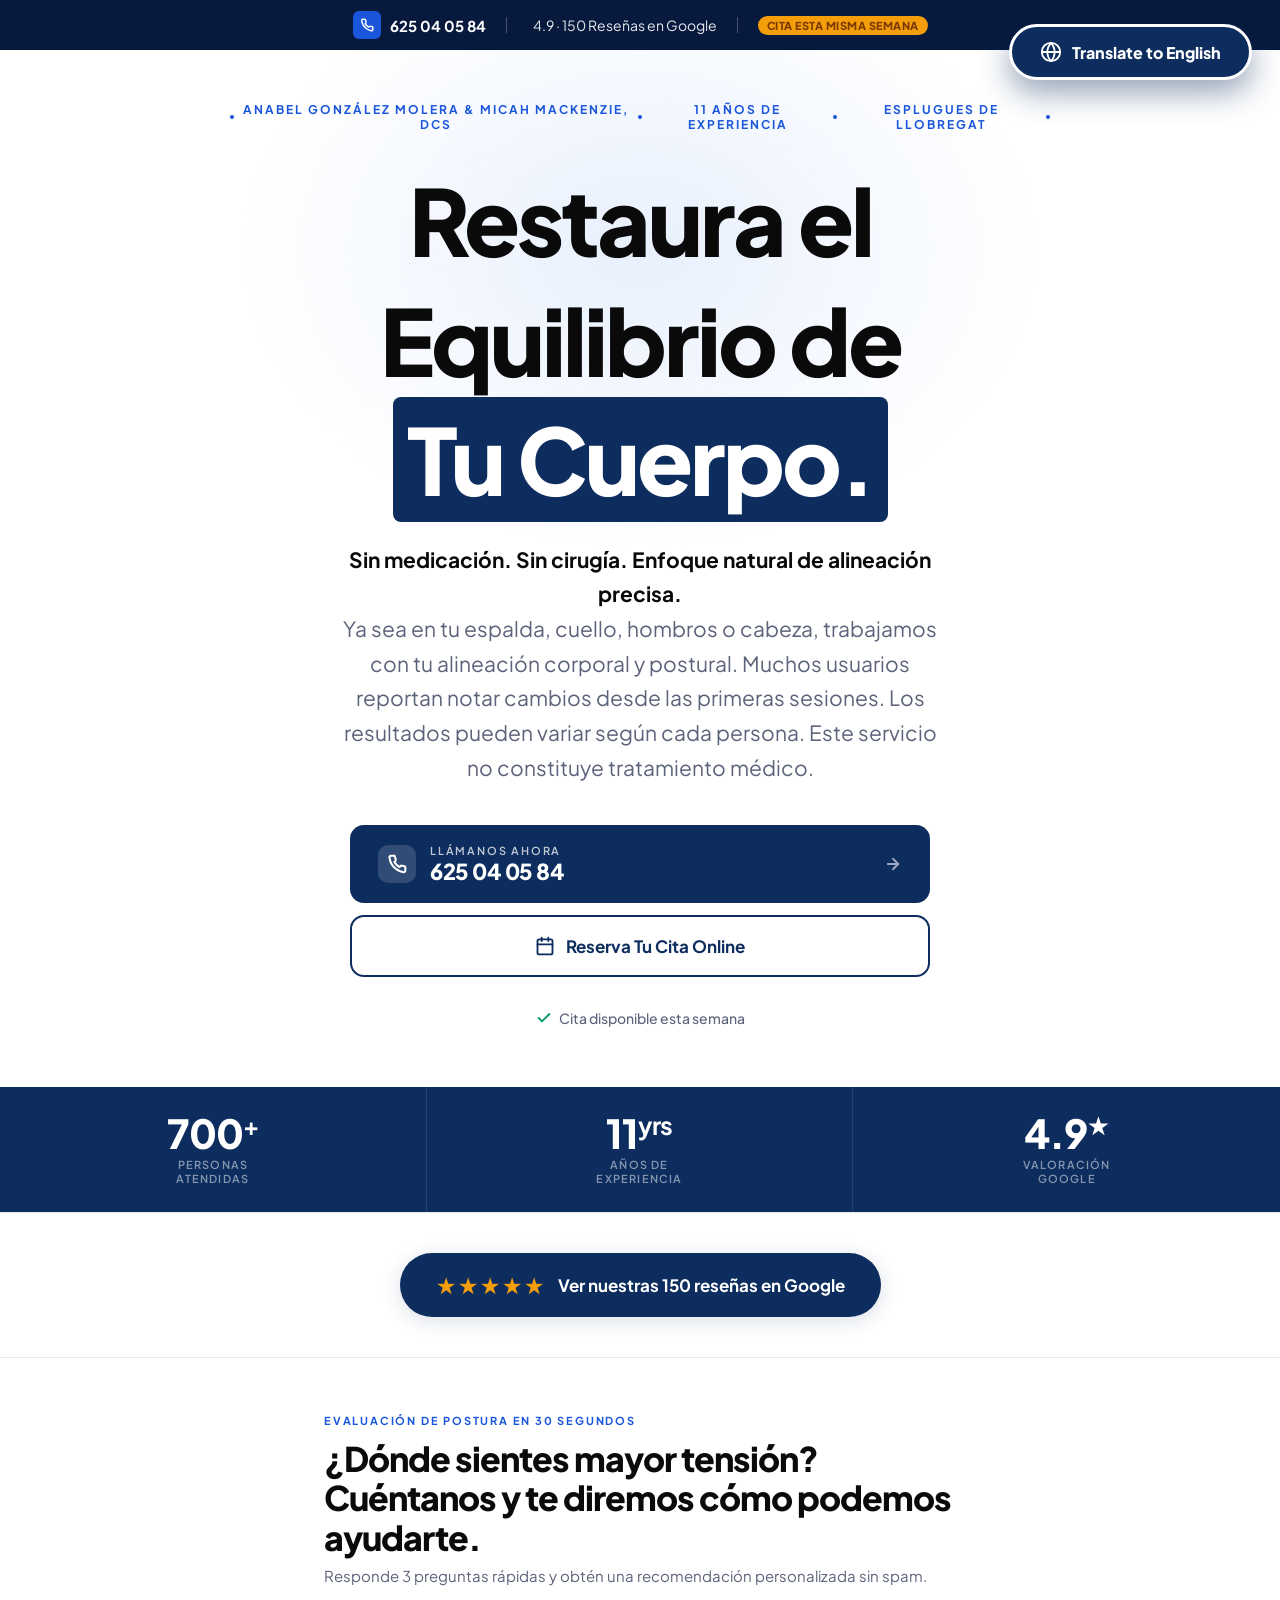
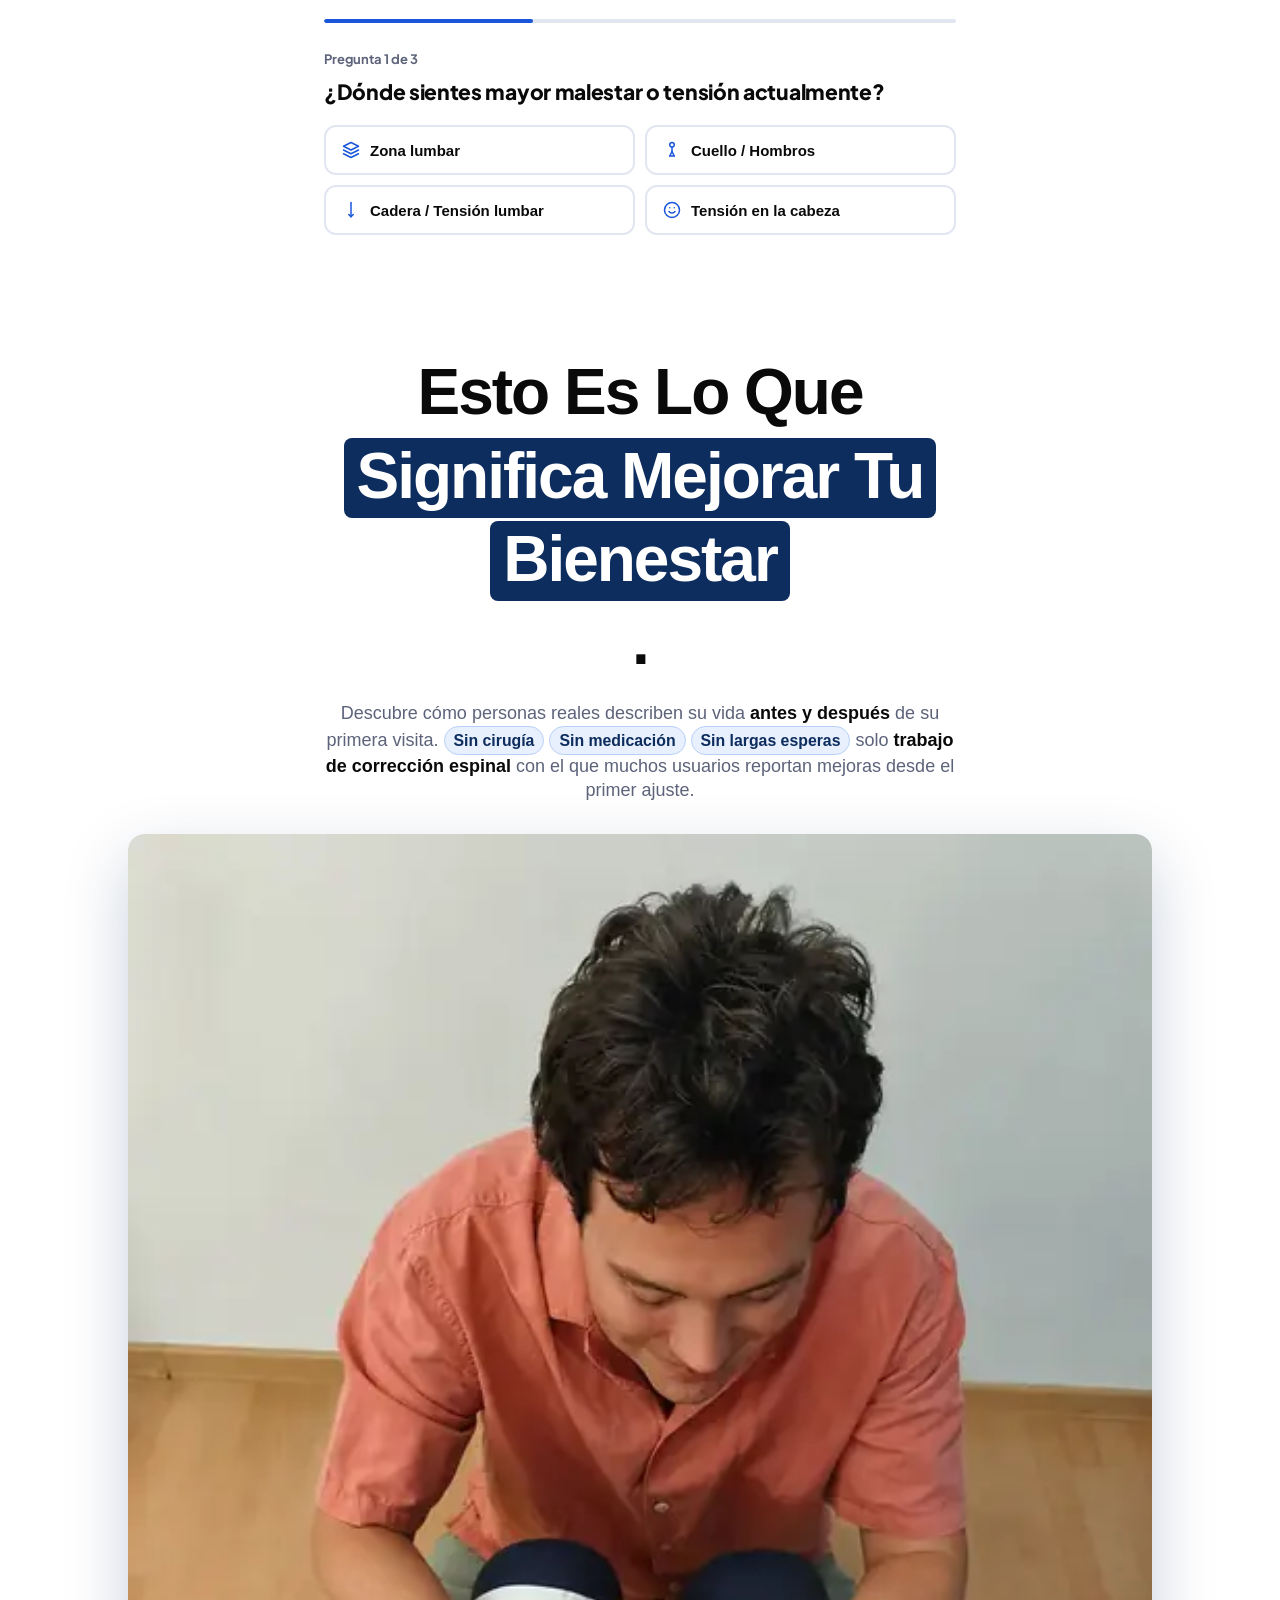
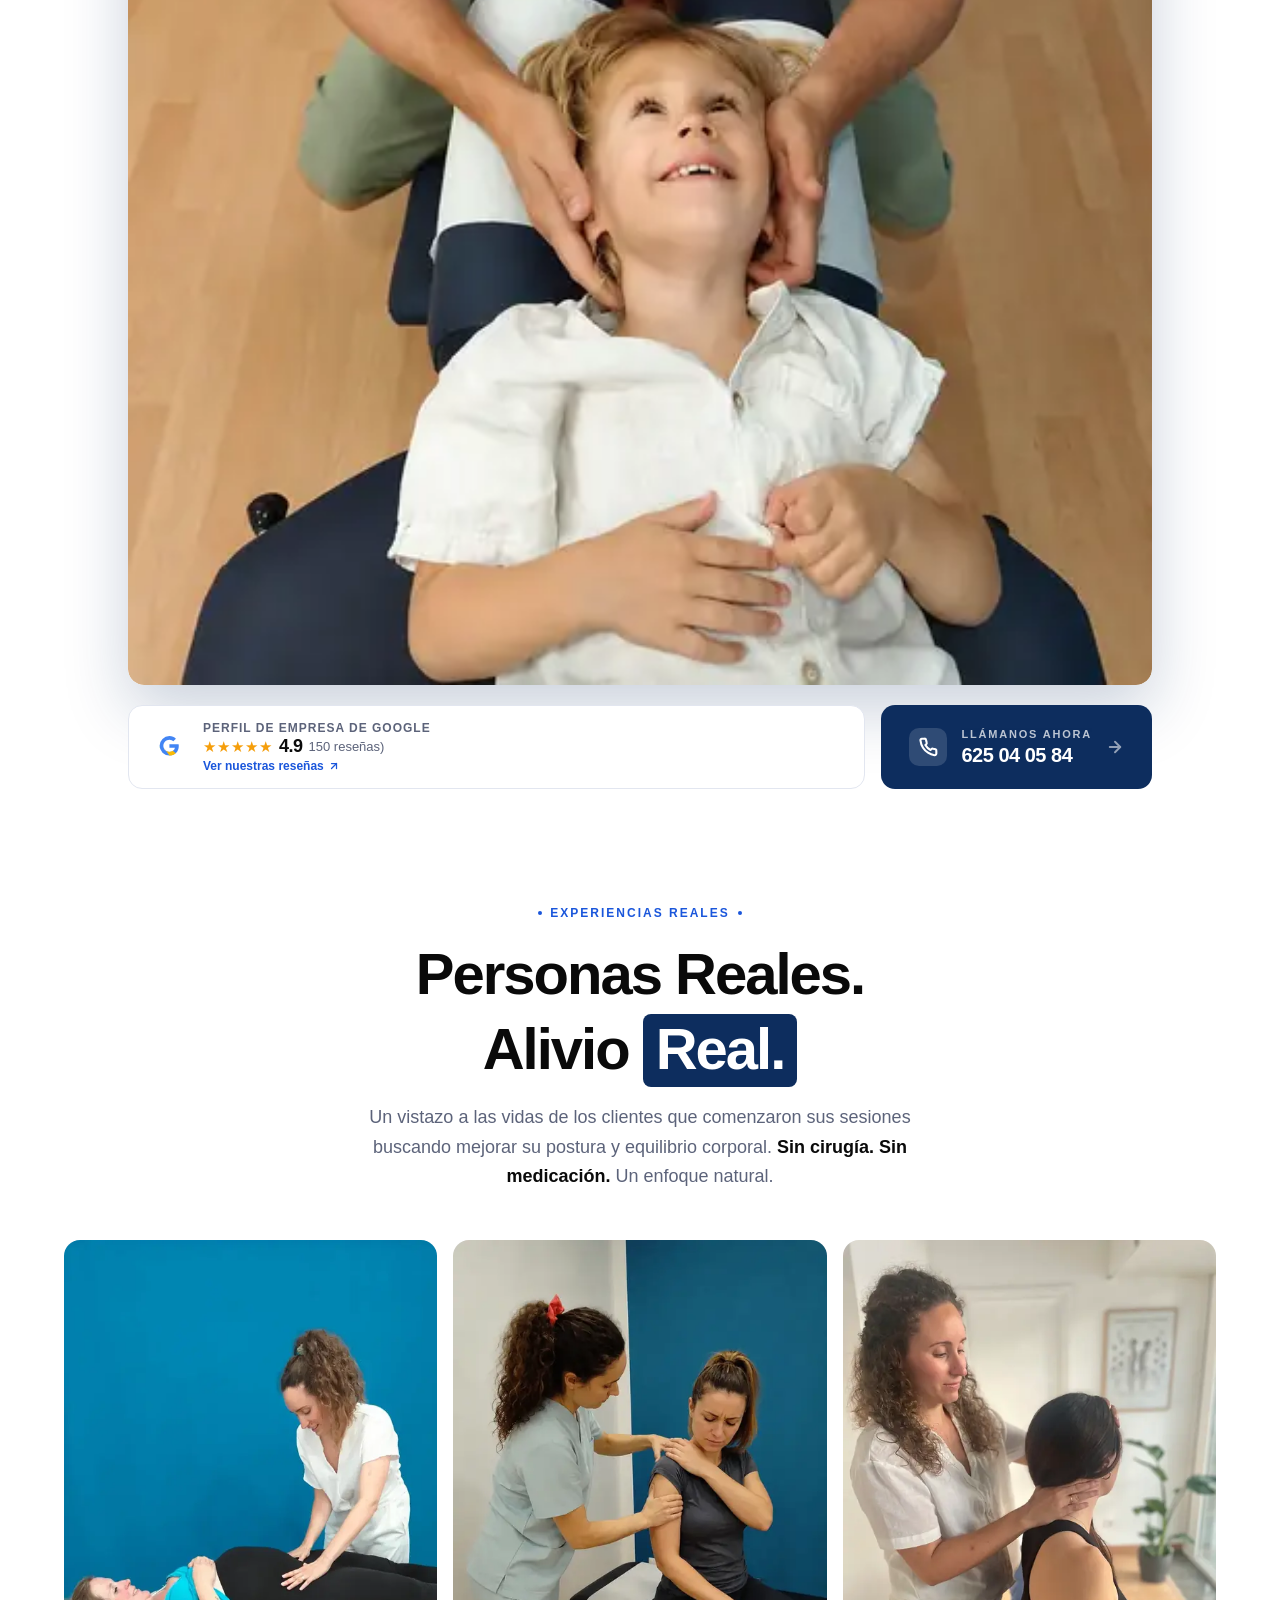
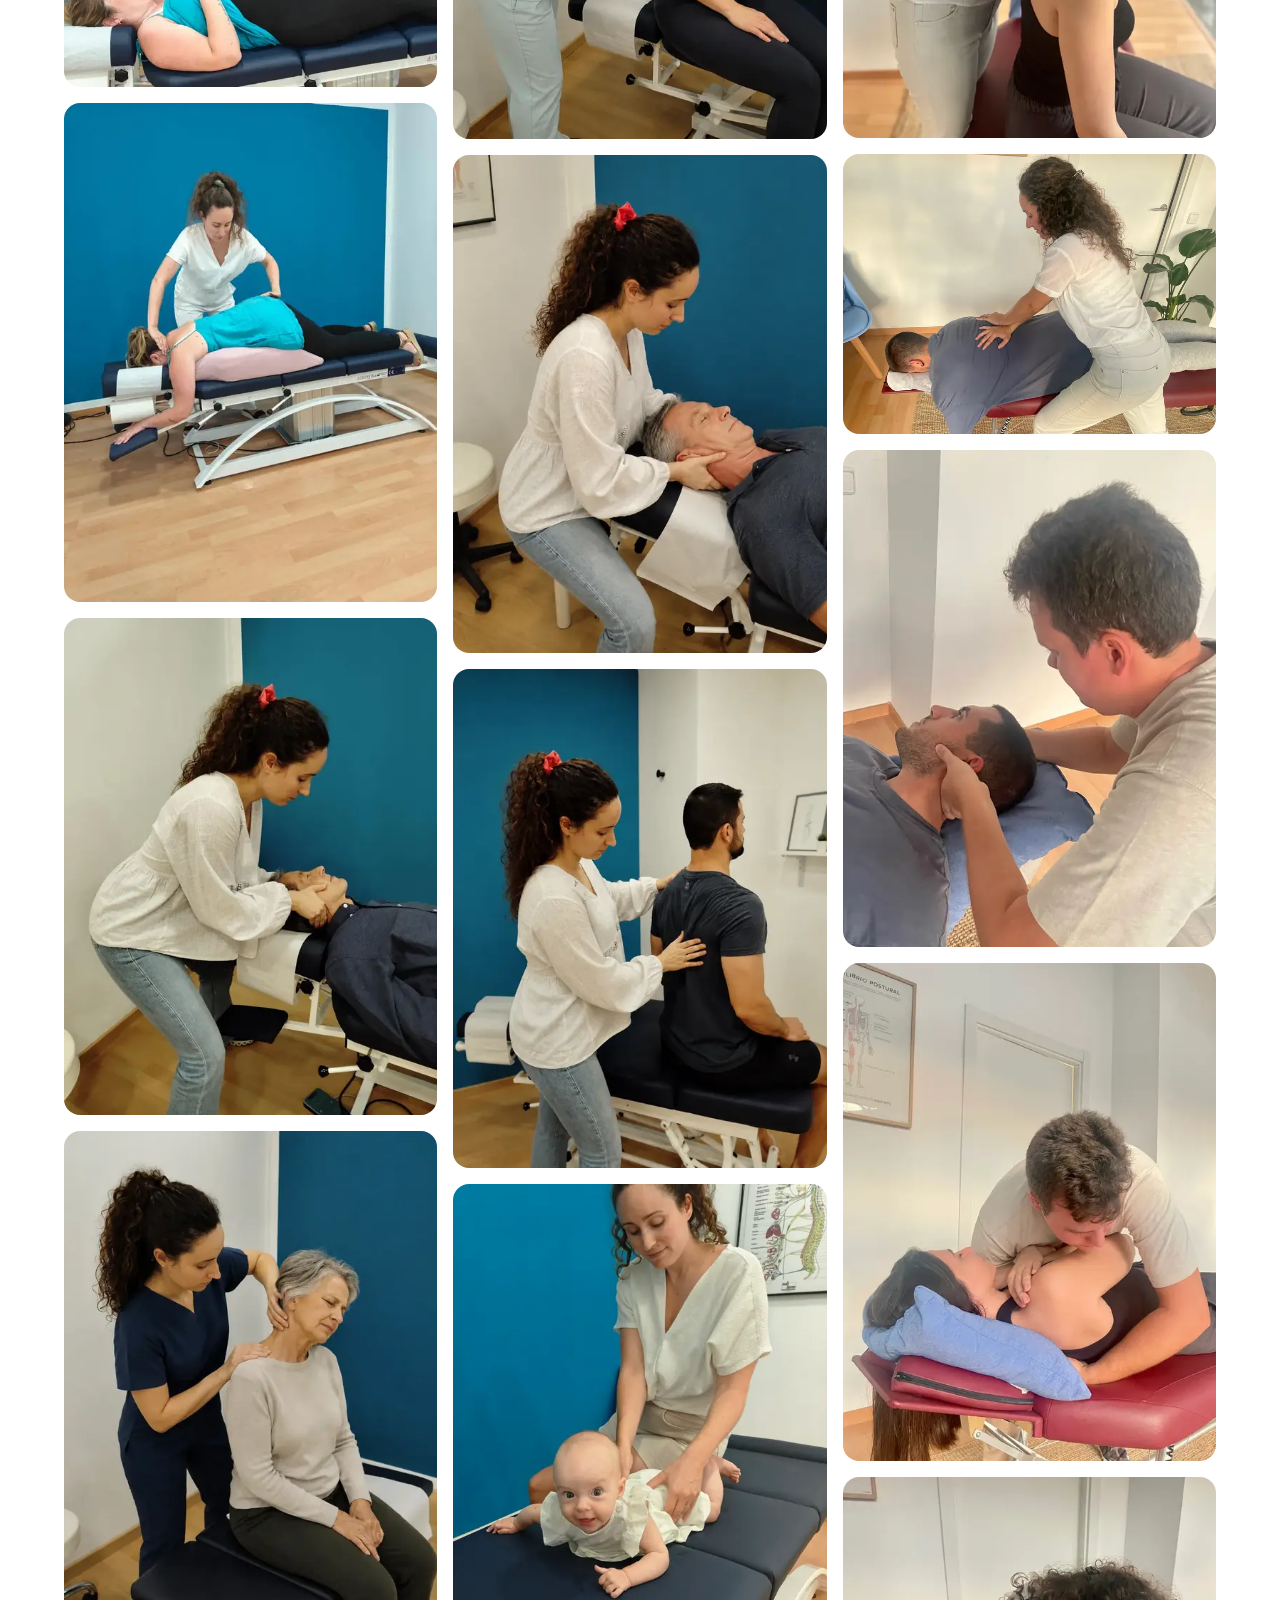
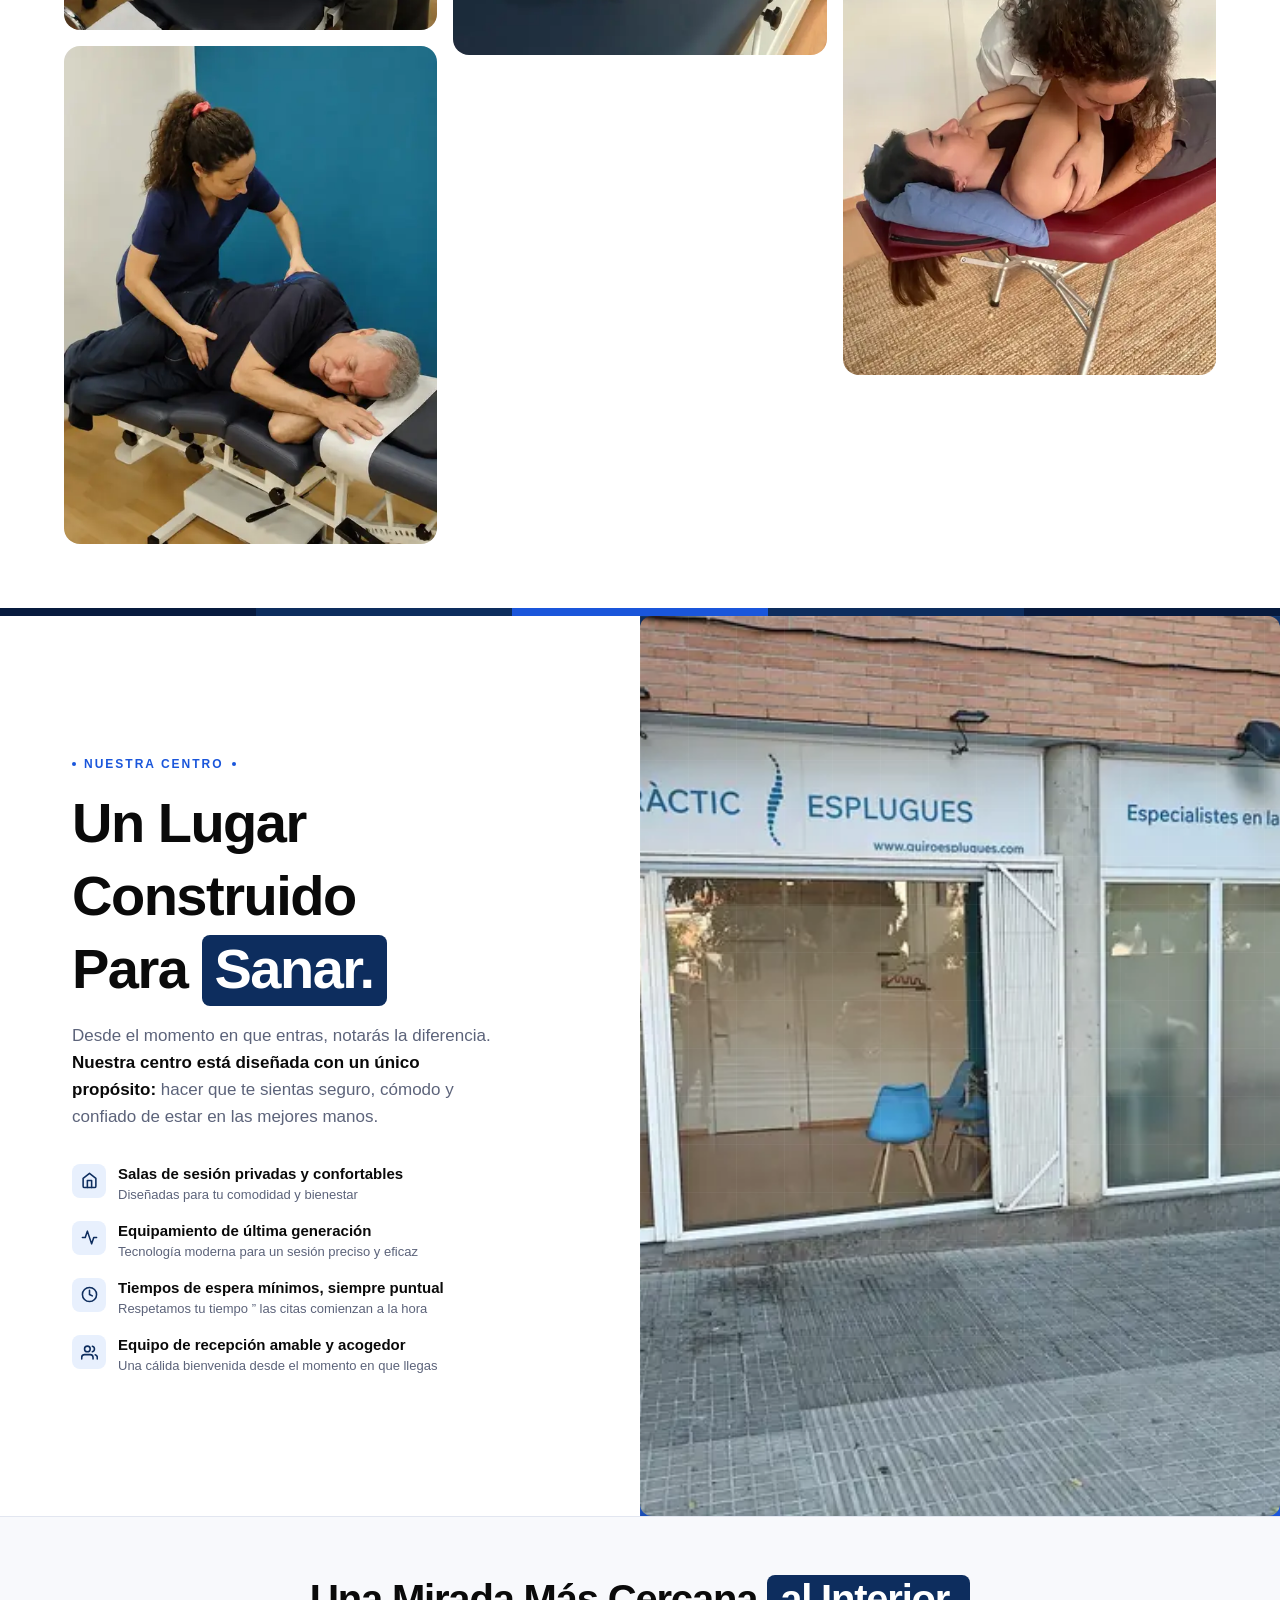
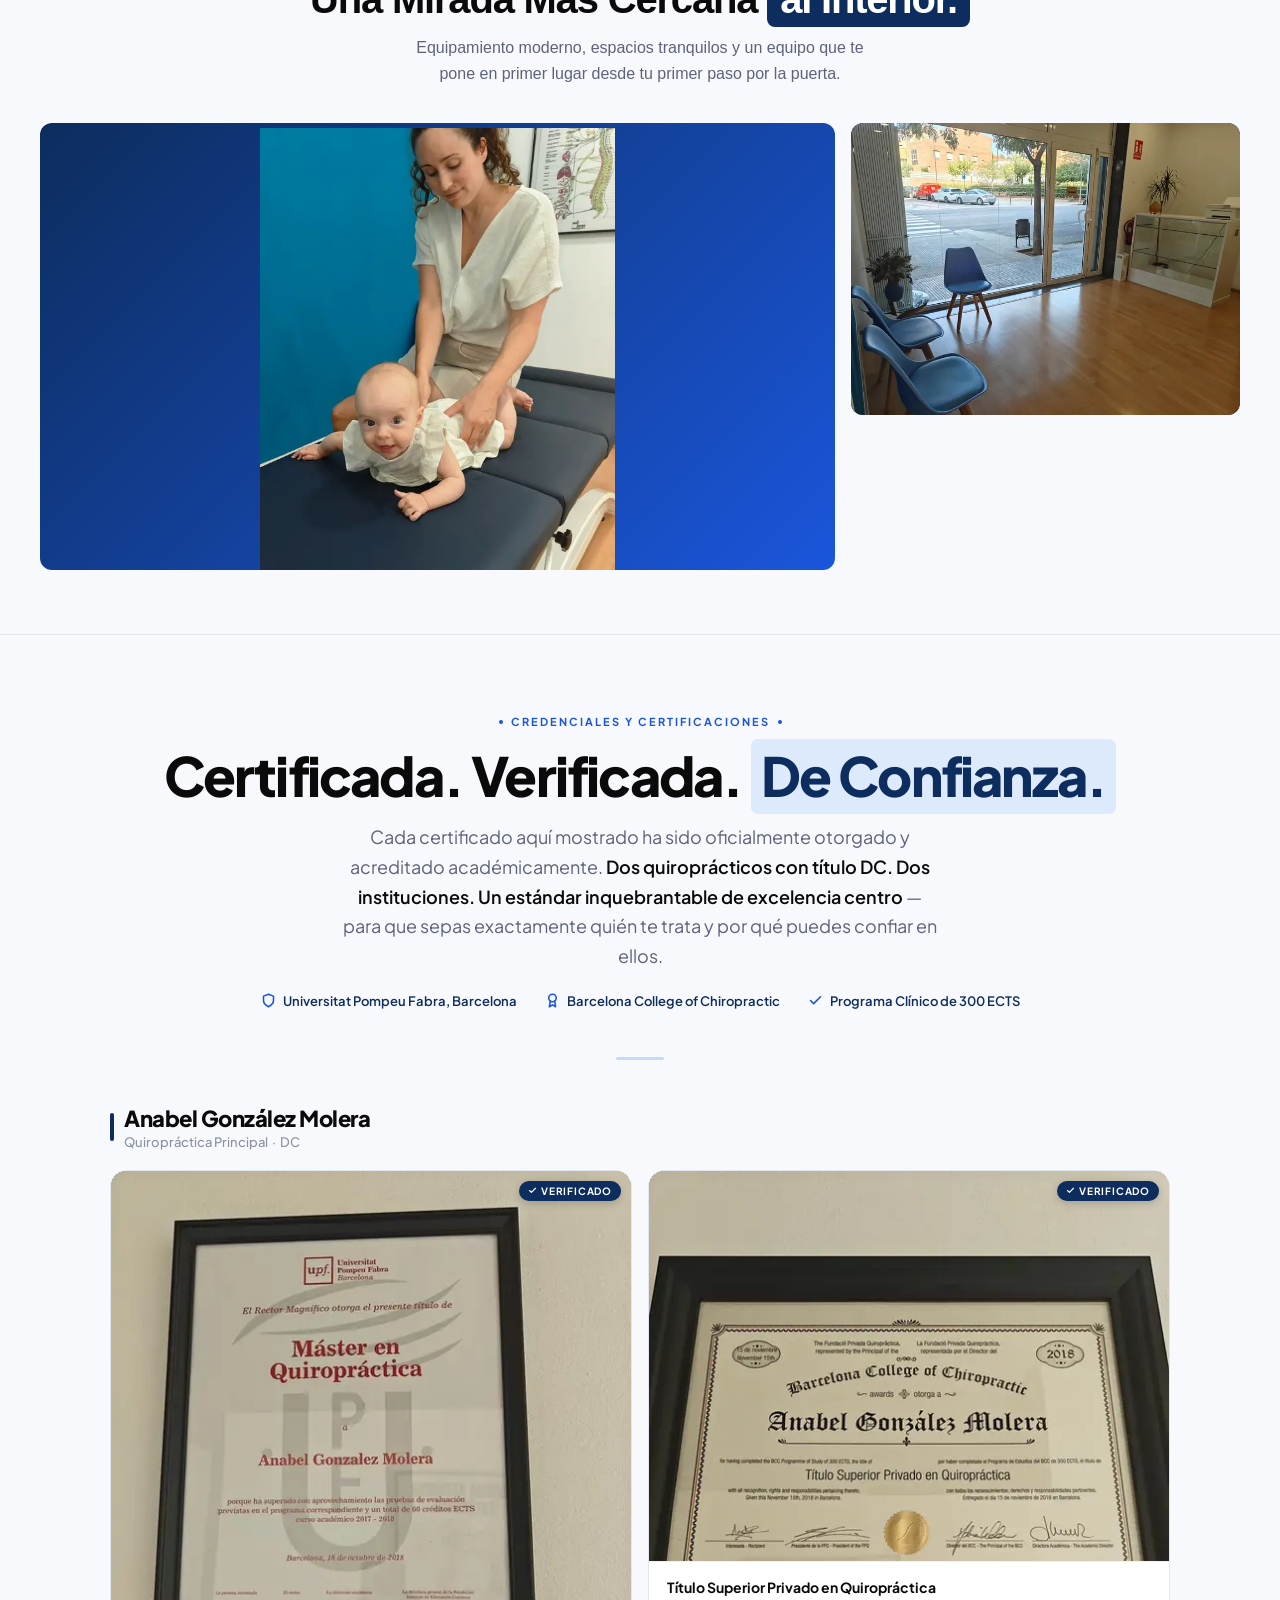
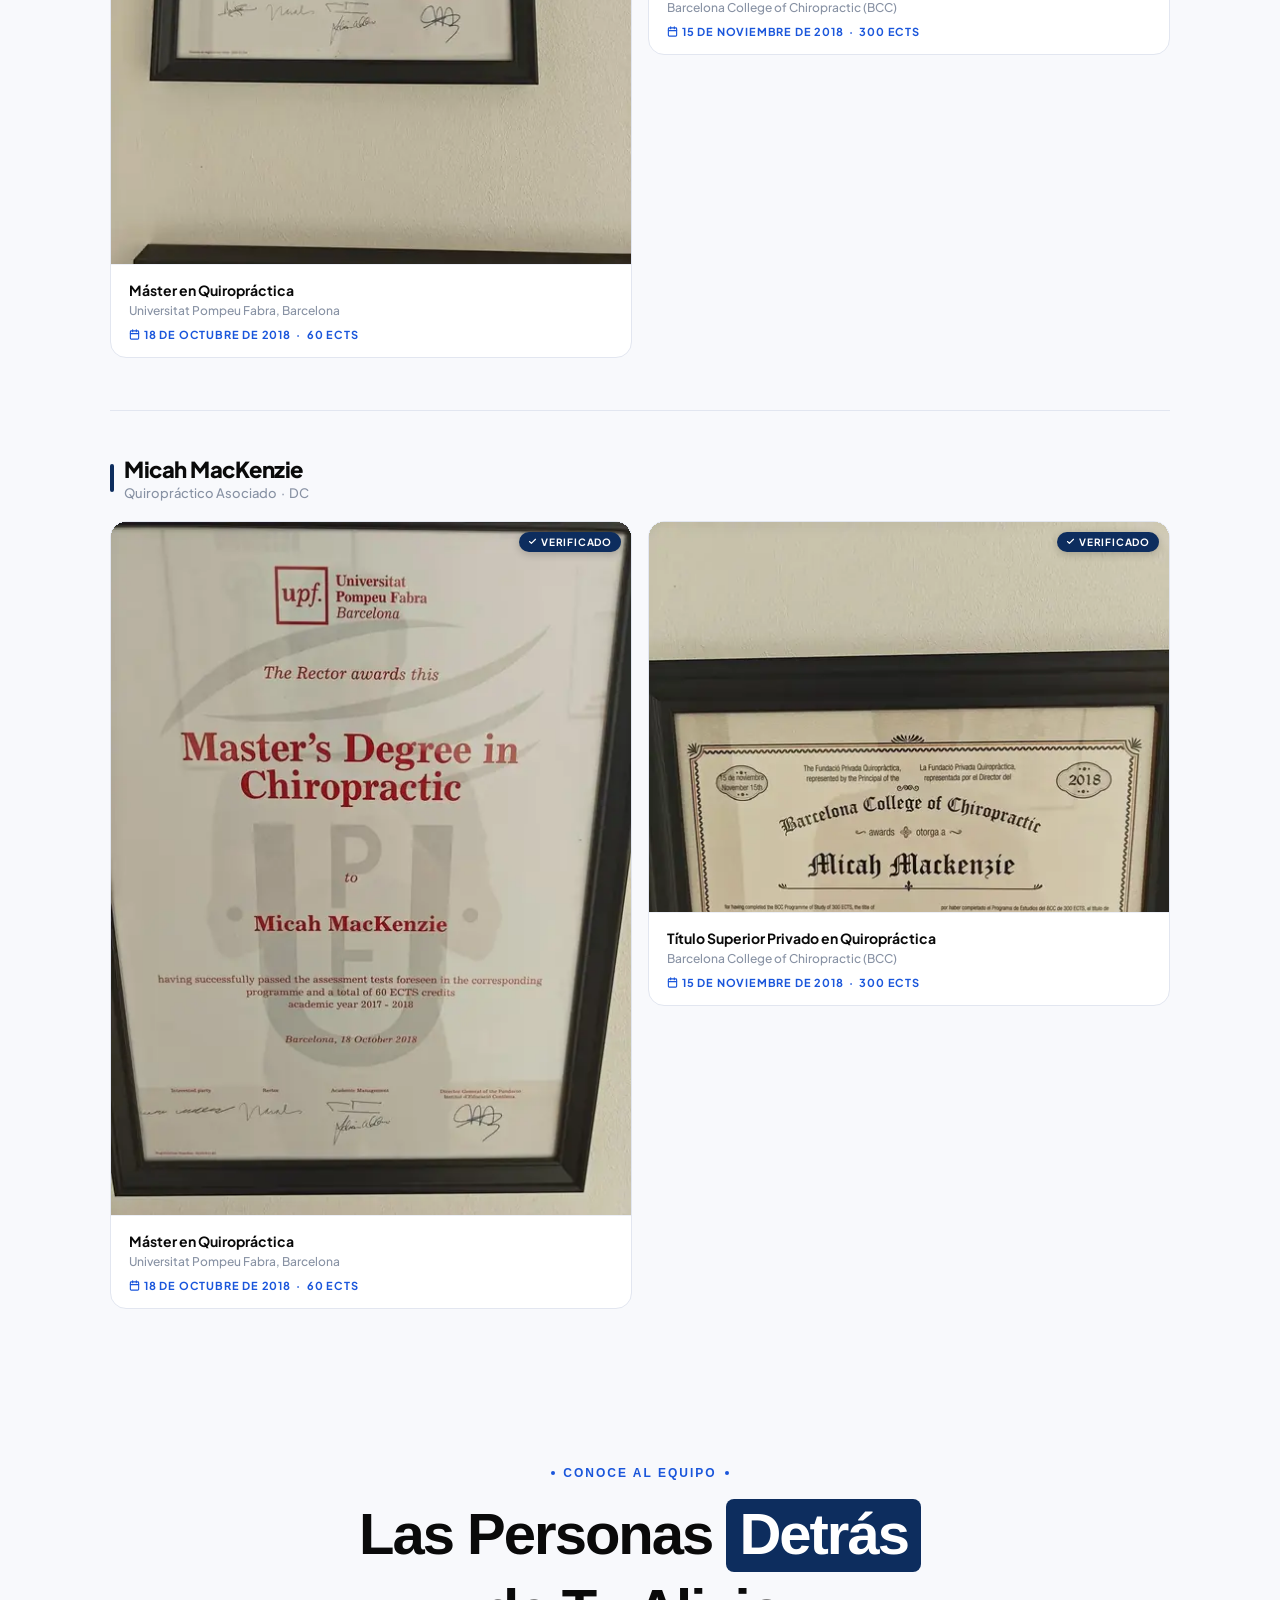
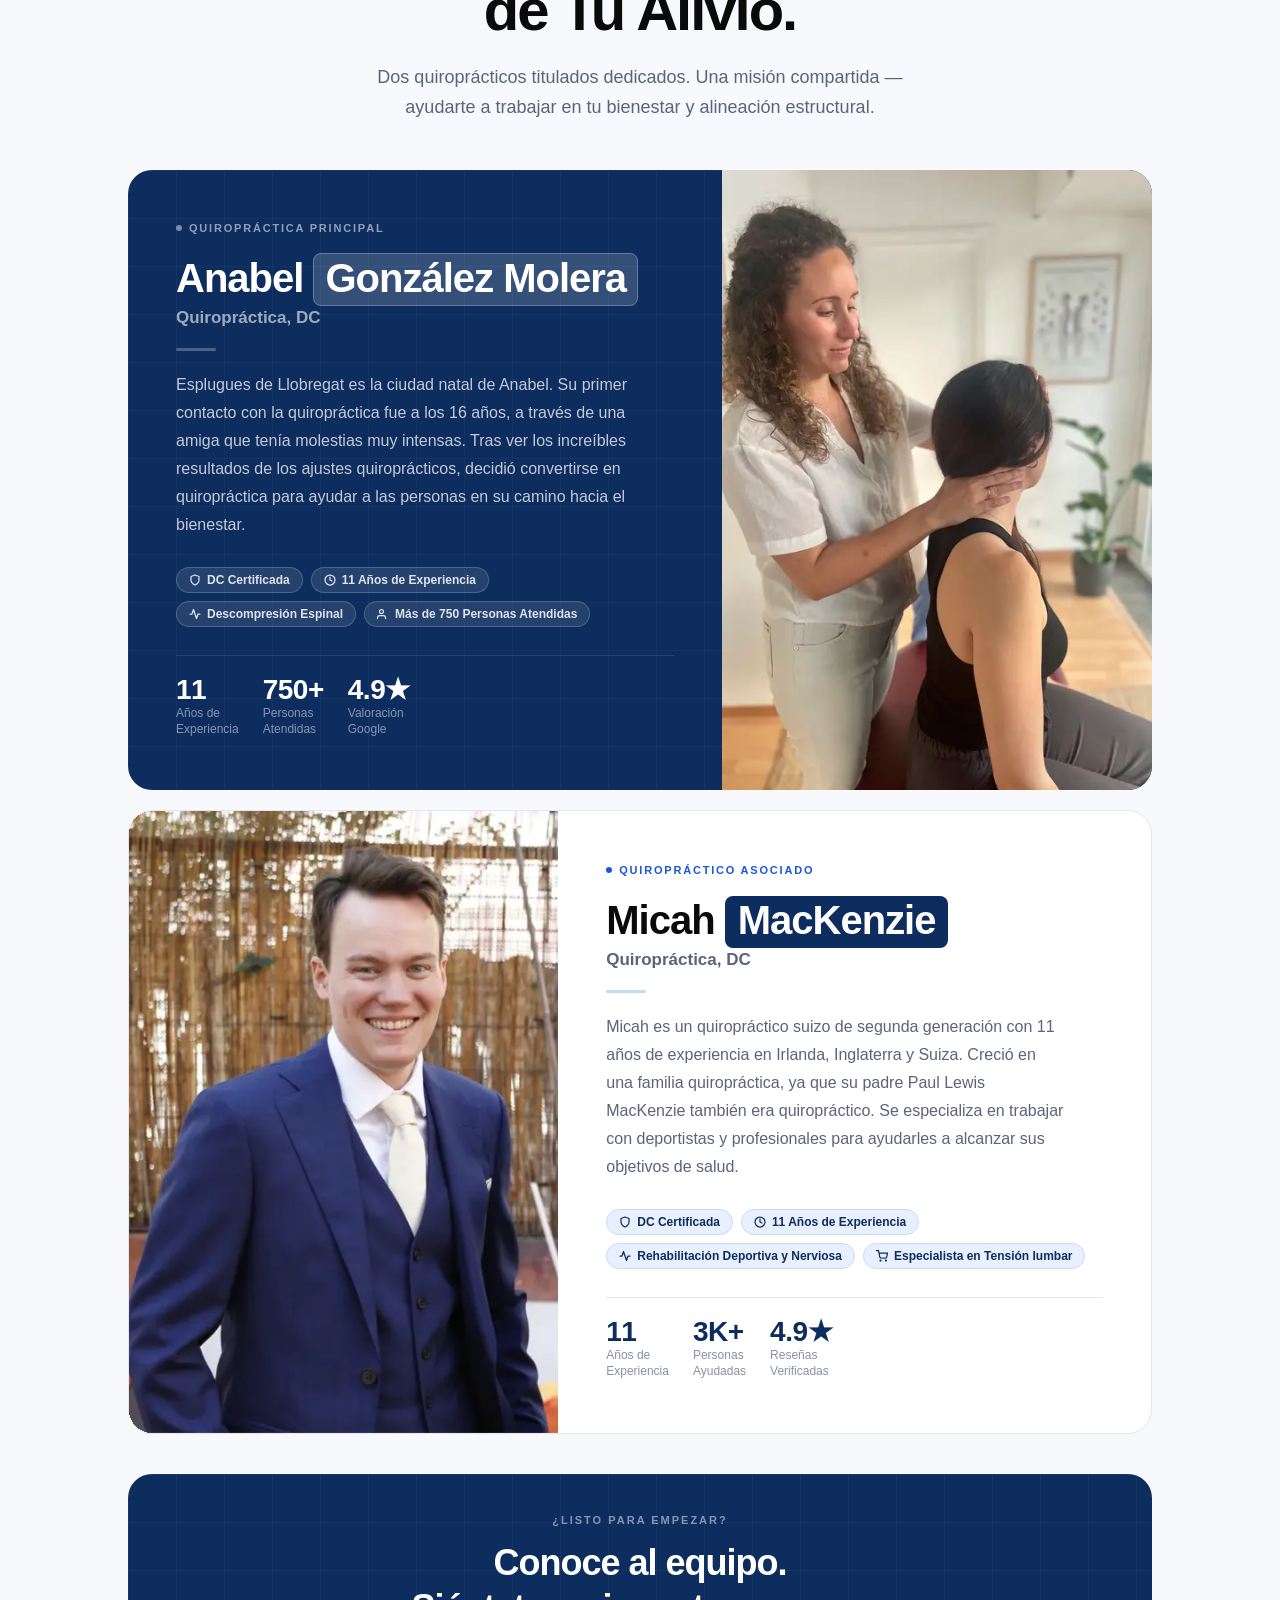
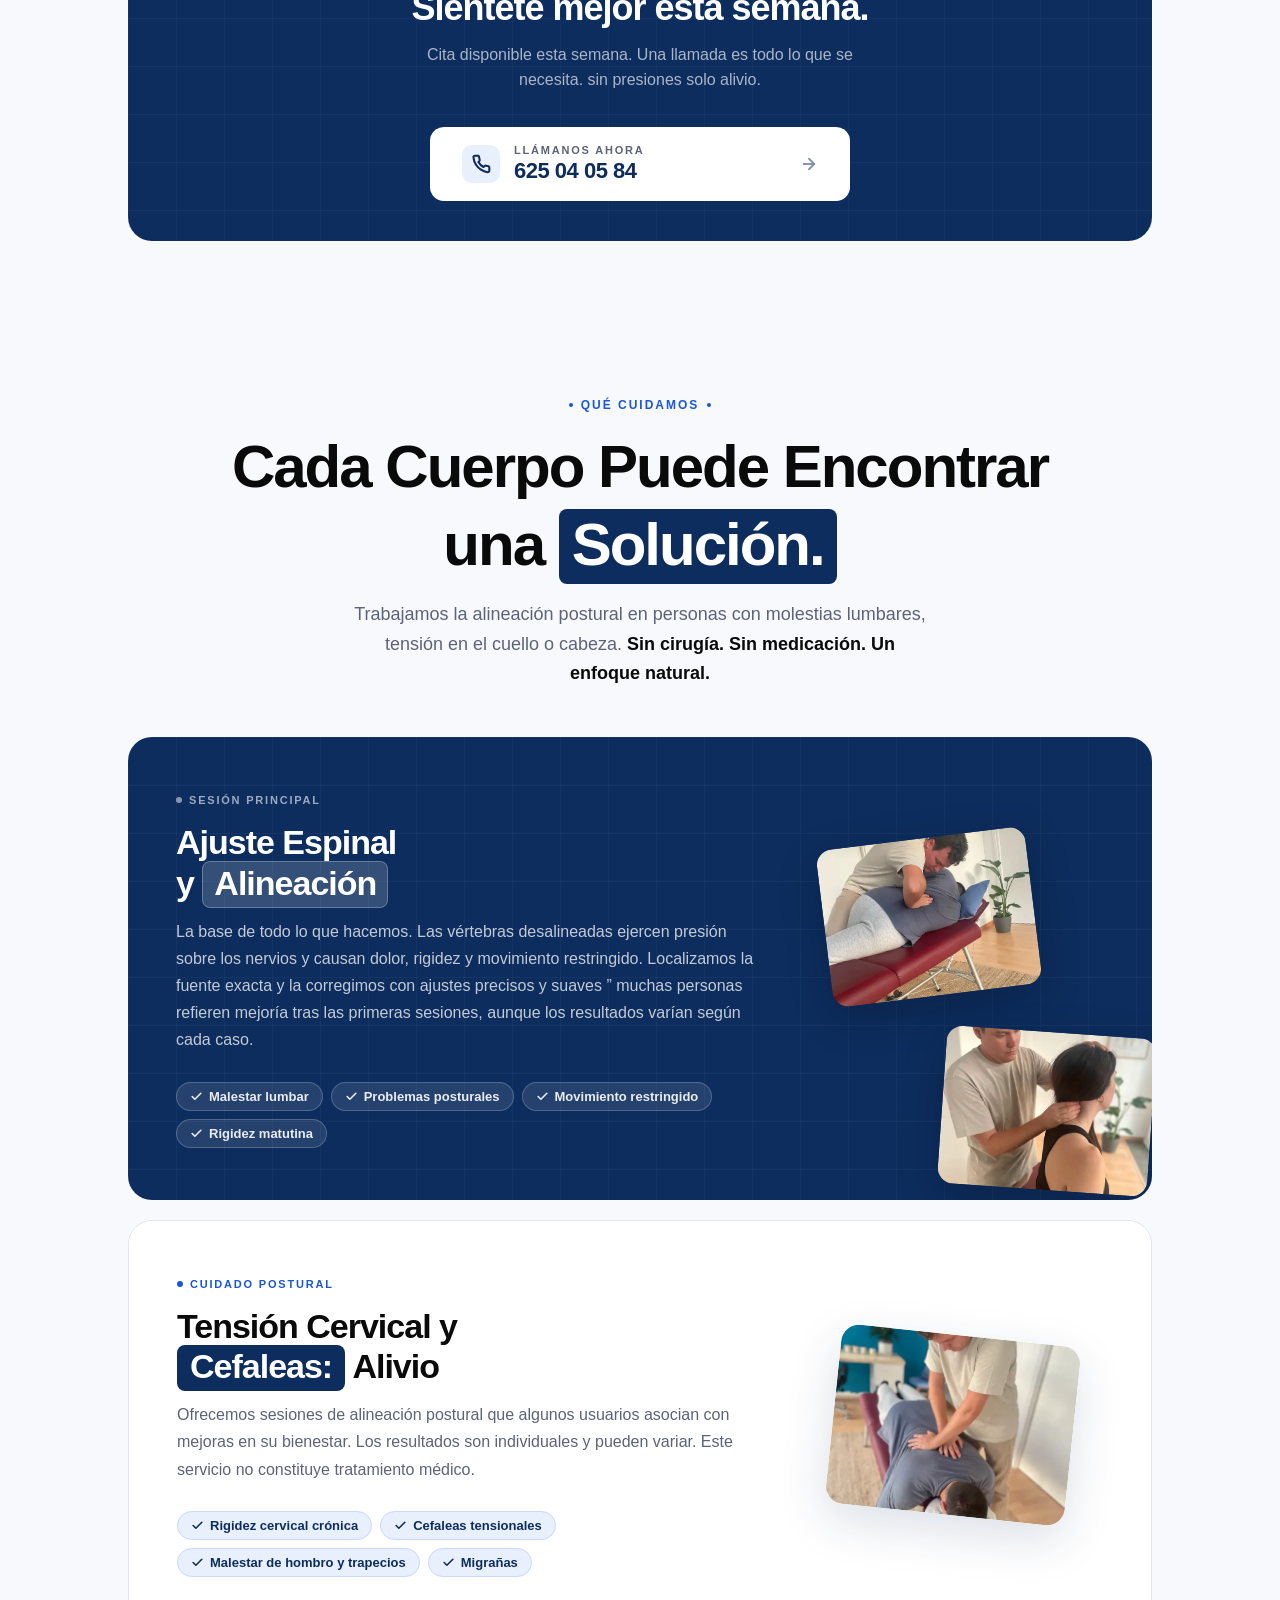
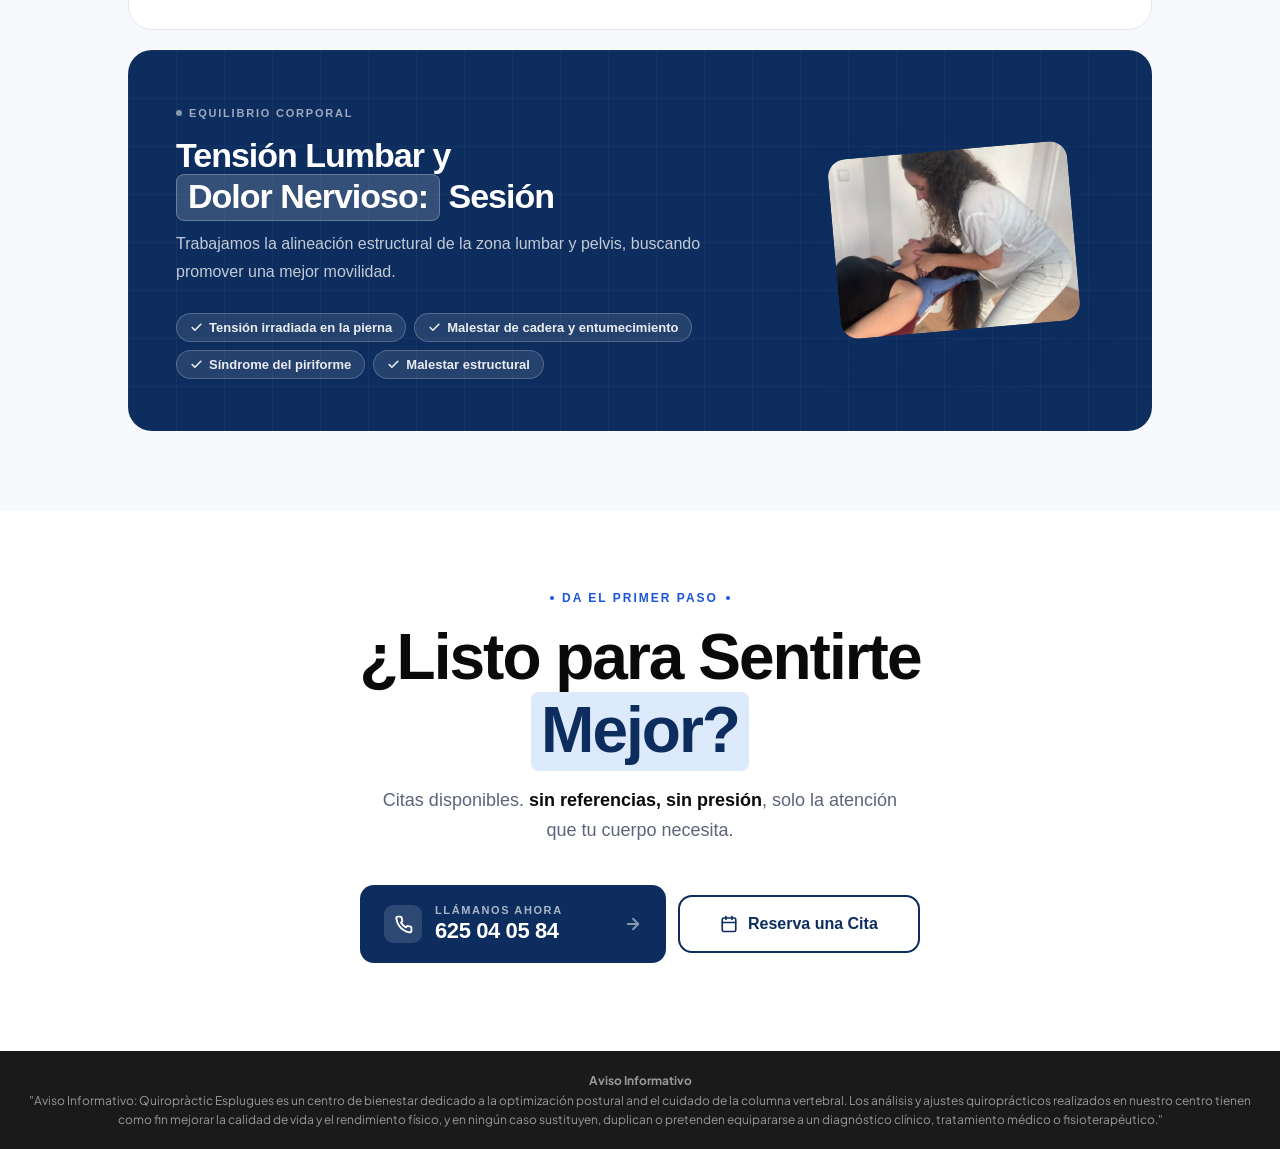
==== commit b6e6e4c3: "Update index.html with manual adjustments" ====
--- a/index.html
+++ b/index.html
@@ -1,1577 +1,2307 @@
 <!DOCTYPE html>
 <html lang="es">
+
 <head>
-<meta charset="UTF-8">
-<meta name="viewport" content="width=device-width, initial-scale=1.0">
-<title>Anabel González & Micah MacKenzie — Quiropráctica | Esplugues de Llobregat</title>
-<link rel="preconnect" href="https://fonts.googleapis.com">
-<link rel="preconnect" href="https://fonts.gstatic.com" crossorigin>
-<link rel="preload" as="style" href="https://fonts.googleapis.com/css2?family=Plus+Jakarta+Sans:ital,wght@0,300;0,400;0,500;0,600;0,700;0,800;0,900;1,400&display=swap">
-<link rel="stylesheet" href="https://fonts.googleapis.com/css2?family=Plus+Jakarta+Sans:ital,wght@0,300;0,400;0,500;0,600;0,700;0,800;0,900;1,400&display=swap" media="print" onload="this.media='all'">
-<noscript><link rel="stylesheet" href="https://fonts.googleapis.com/css2?family=Plus+Jakarta+Sans:ital,wght@0,300;0,400;0,500;0,600;0,700;0,800;0,900;1,400&display=swap"></noscript>
-<!-- Google tag (gtag.js) -->
-<script async src="https://www.googletagmanager.com/gtag/js?id=G-1B49TVT4PJ"></script>
-<script>
-  window.dataLayer = window.dataLayer || [];
-  function gtag(){dataLayer.push(arguments);}
-  gtag('js', new Date());
-
-  gtag('config', 'G-1B49TVT4PJ');
-</script>
-
-<!-- Google tag (gtag.js) -->
-<script async src="https://www.googletagmanager.com/gtag/js?id=AW-18118351966"></script>
-<script>
-  window.dataLayer = window.dataLayer || [];
-  function gtag(){dataLayer.push(arguments);}
-  gtag('js', new Date());
-
-  gtag('config', 'AW-18118351966');
-</script>
-<!-- Critical CSS: inlined for instant hero paint -->
-<style>/* ═══════════════════════════════════════════════
+  <meta charset="UTF-8">
+  <meta name="viewport" content="width=device-width, initial-scale=1.0">
+  <title>Anabel González & Micah MacKenzie — Quiropráctica | Esplugues de Llobregat</title>
+  <link rel="preconnect" href="https://fonts.googleapis.com">
+  <link rel="preconnect" href="https://fonts.gstatic.com" crossorigin>
+  <link rel="preload" as="style"
+    href="https://fonts.googleapis.com/css2?family=Plus+Jakarta+Sans:ital,wght@0,300;0,400;0,500;0,600;0,700;0,800;0,900;1,400&display=swap">
+  <link rel="stylesheet"
+    href="https://fonts.googleapis.com/css2?family=Plus+Jakarta+Sans:ital,wght@0,300;0,400;0,500;0,600;0,700;0,800;0,900;1,400&display=swap"
+    media="print" onload="this.media='all'">
+  <noscript>
+    <link rel="stylesheet"
+      href="https://fonts.googleapis.com/css2?family=Plus+Jakarta+Sans:ital,wght@0,300;0,400;0,500;0,600;0,700;0,800;0,900;1,400&display=swap">
+  </noscript>
+  <!-- Google tag (gtag.js) -->
+  <script async src="https://www.googletagmanager.com/gtag/js?id=G-1B49TVT4PJ"></script>
+  <script>
+    window.dataLayer = window.dataLayer || [];
+    function gtag() { dataLayer.push(arguments); }
+    gtag('js', new Date());
+
+    gtag('config', 'G-1B49TVT4PJ');
+  </script>
+
+  <!-- Google tag (gtag.js) -->
+  <script async src="https://www.googletagmanager.com/gtag/js?id=AW-18118351966"></script>
+  <script>
+    window.dataLayer = window.dataLayer || [];
+    function gtag() { dataLayer.push(arguments); }
+    gtag('js', new Date());
+
+    gtag('config', 'AW-18118351966');
+  </script>
+  <!-- Critical CSS: inlined for instant hero paint -->
+  <style>
+    /* ═══════════════════════════════════════════════
    CRITICAL CSS ” Above-the-fold only
    Topbar · Hero · Stats strip
    Loaded inline for fastest first paint
    ═══════════════════════════════════════════════ */
 
-/* â”€â”€â”€ RESET â”€â”€â”€â”€â”€â”€â”€â”€â”€â”€â”€â”€â”€â”€â”€â”€â”€â”€â”€â”€â”€â”€â”€â”€â”€â”€â”€â”€â”€â”€â”€â”€â”€â”€â”€ */
-*, *::before, *::after { box-sizing: border-box; margin: 0; padding: 0; }
-html { scroll-behavior: smooth; }
-body {
-  font-family: 'Plus Jakarta Sans', sans-serif;
-  background: #fff;
-  color: #0a0a0a;
-  -webkit-font-smoothing: antialiased;
-  overflow-x: hidden;
-}
-
-/* â”€â”€â”€ TOKENS â”€â”€â”€â”€â”€â”€â”€â”€â”€â”€â”€â”€â”€â”€â”€â”€â”€â”€â”€â”€â”€â”€â”€â”€â”€â”€â”€â”€â”€â”€â”€â”€â”€â”€â”€ */
-:root {
-  --navy:      #0d2d5e;
-  --navy-deep: #071a3e;
-  --blue:      #1a56db;
-  --blue-tint: #e8f0fd;
-  --blue-pale: #f0f5ff;
-  --ink:       #0a0a0a;
-  --muted:     #5c637a;
-  --border:    #e2e6f0;
-  --off-white: #f8f9fc;
-  --gold:      #f59e0b;
-  --green:     #059669;
-}
-
-/* â”€â”€â”€ STICKY TOP BAR â”€â”€â”€â”€â”€â”€â”€â”€â”€â”€â”€â”€â”€â”€â”€â”€â”€â”€â”€â”€â”€â”€â”€â”€â”€â”€â”€â”€ */
-.topbar {
-  position: sticky; top: 0; z-index: 200;
-  background: var(--navy-deep);
-  display: flex; align-items: center; justify-content: center;
-  gap: 20px; padding: 11px 20px; flex-wrap: wrap;
-  animation: slideDown .4s ease both;
-}
-.topbar-call {
-  display: flex; align-items: center; gap: 9px;
-  color: #fff; text-decoration: none;
-  font-size: 15px; font-weight: 700;
-}
-.topbar-call .ph-wrap {
-  width: 28px; height: 28px; border-radius: 6px;
-  background: var(--blue);
-  display: flex; align-items: center; justify-content: center;
-}
-.topbar-sep { width: 1px; height: 16px; background: rgba(255,255,255,.25); }
-.topbar-stars {
-  display: flex; align-items: center; gap: 6px;
-  color: rgba(255,255,255,.9); font-size: 14px;
-}
-.stars { color: var(--gold); letter-spacing: 1.5px; font-size: 13px; }
-.topbar-badge {
-  background: var(--gold); color: #7c3a00;
-  font-size: 11px; font-weight: 800;
-  padding: 3px 9px; border-radius: 20px;
-  letter-spacing: .5px; text-transform: uppercase;
-}
-
-/* â”€â”€â”€ HERO â”€â”€â”€â”€â”€â”€â”€â”€â”€â”€â”€â”€â”€â”€â”€â”€â”€â”€â”€â”€â”€â”€â”€â”€â”€â”€â”€â”€â”€â”€â”€â”€â”€â”€â”€â”€â”€â”€ */
-.hero {
-  min-height: calc(100svh - 51px);
-  display: flex; flex-direction: column;
-  align-items: center; justify-content: center;
-  text-align: center;
-  padding: 52px 24px 60px;
-  position: relative; overflow: hidden;
-  background: #fff;
-}
-.hero::before {
-  content: '';
-  position: absolute;
-  top: -100px; left: 50%; transform: translateX(-50%);
-  width: 800px; height: 600px;
-  background: radial-gradient(ellipse at center, var(--blue-tint) 0%, transparent 70%);
-  pointer-events: none; z-index: 0;
-  animation: glowFade 1.2s ease both;
-}
-.hero-inner {
-  position: relative; z-index: 1;
-  max-width: 820px; width: 100%;
-  display: flex; flex-direction: column;
-  align-items: center;
-}
-
-/* Credential line */
-.cred-line {
-  display: inline-flex; align-items: center; gap: 8px;
-  font-size: 12px; font-weight: 700;
-  letter-spacing: 2px; text-transform: uppercase;
-  color: var(--blue); margin-bottom: 28px;
-  animation: fadeUp .5s .1s ease both;
-}
-.cred-dot { width: 4px; height: 4px; border-radius: 50%; background: var(--blue); }
-
-/* Headline */
-.headline {
-  font-size: clamp(40px, 11vw, 92px);
-  font-weight: 900; line-height: 1.0;
-  letter-spacing: -3px; color: var(--ink);
-  line-height: 130%;
-  margin-bottom: 24px;
-  animation: fadeUp .55s .15s ease both;
-}
-
-/* Blue chip highlight */
-.hl {
-  display: inline;
-  background: var(--navy); color: #fff;
-  padding: 4px 14px 6px; border-radius: 8px;
-  position: relative;
-  box-decoration-break: clone;
-  -webkit-box-decoration-break: clone;
-}
-
-/* Subheadline */
-.subheadline {
-  font-size: clamp(17px, 2.8vw, 21px);
-  font-weight: 400; line-height: 1.65;
-  color: var(--muted); max-width: 620px;
-  margin-bottom: 40px;
-  animation: fadeUp .55s .25s ease both;
-}
-.subheadline strong { color: var(--ink); font-weight: 700; }
-.no-tag {
-  display: inline-flex; align-items: center; gap: 5px;
-  background: #fff0f0; color: #b91c1c;
-  font-size: .9em; font-weight: 700;
-  padding: 2px 9px; border-radius: 20px;
-  border: 1px solid #fecaca; white-space: nowrap;
-}
-.no-tag svg { flex-shrink: 0; }
-.yes-tag {
-  display: inline-flex; align-items: center; gap: 5px;
-  background: #f0fdf4; color: #166534;
-  font-size: .9em; font-weight: 700;
-  padding: 2px 9px; border-radius: 20px;
-  border: 1px solid #bbf7d0; white-space: nowrap;
-}
-
-/* CTA group */
-.cta-group {
-  display: flex; flex-direction: column;
-  align-items: center; gap: 12px;
-  width: 100%; max-width: 520px;
-  margin-bottom: 32px;
-  animation: fadeUp .55s .35s ease both;
-}
-
-/* CALL ” primary */
-.btn-call {
-  position: relative; overflow: hidden;
-  display: flex; align-items: center; justify-content: center; gap: 14px;
-  width: 100%;
-  background: var(--navy); color: #fff; text-decoration: none;
-  padding: 20px 28px; border-radius: 14px;
-  border: none; cursor: pointer;
-  transition: background .2s, transform .15s;
-  -webkit-tap-highlight-color: transparent;
-}
-.btn-call:hover { background: var(--navy-deep); transform: translateY(-2px); }
-.btn-call:active { transform: translateY(0); }
-.btn-call::before {
-  content: '';
-  position: absolute; top: 0; left: -100%;
-  width: 60%; height: 100%;
-  background: linear-gradient(90deg,transparent,rgba(255,255,255,.09),transparent);
-  animation: shimmer 3.2s 2s ease-in-out infinite;
-}
-.btn-call::after {
-  content: '';
-  position: absolute; inset: -3px;
-  border-radius: 17px; border: 2px solid var(--navy);
-  opacity: 0;
-  animation: pulseRing 2.4s 1.5s ease-out infinite;
-}
-.call-icon-wrap {
-  width: 38px; height: 38px; border-radius: 10px;
-  background: rgba(255,255,255,.15);
-  display: flex; align-items: center; justify-content: center; flex-shrink: 0;
-}
-.call-text { display: flex; flex-direction: column; text-align: left; }
-.call-instruction {
-  font-size: 11px; font-weight: 600; opacity: .75;
-  letter-spacing: 1.8px; text-transform: uppercase;
-  line-height: 1; margin-bottom: 3px;
-}
-.call-number {
-  font-size: 22px; font-weight: 800;
-  letter-spacing: -.5px; line-height: 1.1;
-}
-.call-arrow {
-  margin-left: auto; opacity: .6; flex-shrink: 0;
-  transition: transform .2s;
-}
-.btn-call:hover .call-arrow { transform: translateX(4px); opacity: 1; }
-
-/* BOOK ” secondary */
-.btn-book {
-  display: flex; align-items: center; justify-content: center; gap: 11px;
-  width: 100%;
-  background: #fff; color: var(--navy);
-  text-decoration: none;
-  padding: 18px 28px; border-radius: 14px;
-  border: 2px solid var(--navy);
-  font-size: 17px; font-weight: 700;
-  cursor: pointer;
-  transition: background .2s, transform .15s;
-  -webkit-tap-highlight-color: transparent;
-}
-.btn-book:hover { background: var(--blue-tint); transform: translateY(-2px); }
-.btn-book:active { transform: translateY(0); }
-
-/* Trust micro */
-.trust-micro {
-  display: flex; flex-wrap: wrap;
-  justify-content: center; gap: 8px 22px;
-  animation: fadeUp .55s .45s ease both;
-}
-.trust-item {
-  display: flex; align-items: center; gap: 7px;
-  font-size: 14px; font-weight: 500; color: var(--muted);
-}
-.trust-item svg { color: var(--green); flex-shrink: 0; }
-
-/* â”€â”€â”€ STATS STRIP â”€â”€â”€â”€â”€â”€â”€â”€â”€â”€â”€â”€â”€â”€â”€â”€â”€â”€â”€â”€â”€â”€â”€â”€â”€â”€â”€â”€â”€â”€â”€ */
-.stats-strip {
-  background: var(--navy);
-  display: grid; grid-template-columns: repeat(3,1fr);
-  text-align: center;
-}
-.stat-cell {
-  padding: 26px 12px;
-  border-right: 1px solid rgba(255,255,255,.1);
-  display: flex; flex-direction: column; align-items: center; gap: 4px;
-}
-.stat-cell:last-child { border-right: none; }
-.stat-num {
-  font-size: clamp(26px,6vw,40px);
-  font-weight: 900; color: #fff;
-  line-height: 1; letter-spacing: -1px;
-}
-.stat-suf { font-size: .62em; font-weight: 700; vertical-align: super; }
-.stat-label {
-  font-size: 11px; font-weight: 600;
-  color: rgba(255,255,255,.5);
-  text-transform: uppercase; letter-spacing: 1.2px; line-height: 1.3;
-}
-
-/* â”€â”€â”€ DESKTOP ENHANCEMENTS â”€â”€â”€â”€â”€â”€â”€â”€â”€â”€â”€â”€â”€â”€â”€â”€â”€â”€â”€â”€â”€â”€ */
-@media (min-width: 768px) {
-  .cta-group { flex-direction: column; max-width: 580px; }
-  .btn-call, .btn-book { flex: 1; }
-}
-
-/* â”€â”€â”€ SCROLL REVEAL (shared) â”€â”€â”€â”€â”€â”€â”€â”€â”€â”€â”€â”€â”€â”€â”€â”€â”€â”€ */
-.reveal {
-  opacity: 0; transform: translateY(20px);
-  transition: opacity .55s ease, transform .55s ease;
-}
-.reveal.visible { opacity: 1; transform: none; }
-
-/* â”€â”€â”€ KEYFRAMES â”€â”€â”€â”€â”€â”€â”€â”€â”€â”€â”€â”€â”€â”€â”€â”€â”€â”€â”€â”€â”€â”€â”€â”€â”€â”€â”€â”€â”€â”€â”€â”€ */
-@keyframes slideDown  { from { transform: translateY(-100%); opacity: 0; } to { transform: translateY(0); opacity: 1; } }
-@keyframes fadeUp     { from { opacity: 0; transform: translateY(22px); } to { opacity: 1; transform: translateY(0); } }
-@keyframes glowFade   { from { opacity: 0; } to { opacity: 1; } }
-@keyframes shimmer    { 0%,100% { left: -100%; } 50% { left: 130%; } }
-@keyframes pulseRing  { 0% { opacity: .6; transform: scale(1); } 100% { opacity: 0; transform: scale(1.1); } }
-@keyframes tickerScroll { from { transform: translateX(0); } to { transform: translateX(-50%); } }
-@keyframes blink      { 0%,100% { opacity: 1; } 50% { opacity: .35; } }
-@keyframes pulse      { 0%,100% { opacity: 1; } 50% { opacity: .6; } }
-</style>
-<!-- Deferred CSS: loads after hero -->
-<link rel="stylesheet" href="./style.css" media="print" onload="this.media='all'">
-<noscript><link rel="stylesheet" href="./style.css"></noscript>
+    /* â”€â”€â”€ RESET â”€â”€â”€â”€â”€â”€â”€â”€â”€â”€â”€â”€â”€â”€â”€â”€â”€â”€â”€â”€â”€â”€â”€â”€â”€â”€â”€â”€â”€â”€â”€â”€â”€â”€â”€ */
+    *,
+    *::before,
+    *::after {
+      box-sizing: border-box;
+      margin: 0;
+      padding: 0;
+    }
+
+    html {
+      scroll-behavior: smooth;
+    }
+
+    body {
+      font-family: 'Plus Jakarta Sans', sans-serif;
+      background: #fff;
+      color: #0a0a0a;
+      -webkit-font-smoothing: antialiased;
+      overflow-x: hidden;
+    }
+
+    /* â”€â”€â”€ TOKENS â”€â”€â”€â”€â”€â”€â”€â”€â”€â”€â”€â”€â”€â”€â”€â”€â”€â”€â”€â”€â”€â”€â”€â”€â”€â”€â”€â”€â”€â”€â”€â”€â”€â”€â”€ */
+    :root {
+      --navy: #0d2d5e;
+      --navy-deep: #071a3e;
+      --blue: #1a56db;
+      --blue-tint: #e8f0fd;
+      --blue-pale: #f0f5ff;
+      --ink: #0a0a0a;
+      --muted: #5c637a;
+      --border: #e2e6f0;
+      --off-white: #f8f9fc;
+      --gold: #f59e0b;
+      --green: #059669;
+    }
+
+    /* â”€â”€â”€ STICKY TOP BAR â”€â”€â”€â”€â”€â”€â”€â”€â”€â”€â”€â”€â”€â”€â”€â”€â”€â”€â”€â”€â”€â”€â”€â”€â”€â”€â”€â”€ */
+    .topbar {
+      position: sticky;
+      top: 0;
+      z-index: 200;
+      background: var(--navy-deep);
+      display: flex;
+      align-items: center;
+      justify-content: center;
+      gap: 20px;
+      padding: 11px 20px;
+      flex-wrap: wrap;
+      animation: slideDown .4s ease both;
+    }
+
+    .topbar-call {
+      display: flex;
+      align-items: center;
+      gap: 9px;
+      color: #fff;
+      text-decoration: none;
+      font-size: 15px;
+      font-weight: 700;
+    }
+
+    .topbar-call .ph-wrap {
+      width: 28px;
+      height: 28px;
+      border-radius: 6px;
+      background: var(--blue);
+      display: flex;
+      align-items: center;
+      justify-content: center;
+    }
+
+    .topbar-sep {
+      width: 1px;
+      height: 16px;
+      background: rgba(255, 255, 255, .25);
+    }
+
+    .topbar-stars {
+      display: flex;
+      align-items: center;
+      gap: 6px;
+      color: rgba(255, 255, 255, .9);
+      font-size: 14px;
+    }
+
+    .stars {
+      color: var(--gold);
+      letter-spacing: 1.5px;
+      font-size: 13px;
+    }
+
+    .topbar-badge {
+      background: var(--gold);
+      color: #7c3a00;
+      font-size: 11px;
+      font-weight: 800;
+      padding: 3px 9px;
+      border-radius: 20px;
+      letter-spacing: .5px;
+      text-transform: uppercase;
+    }
+
+    /* â”€â”€â”€ HERO â”€â”€â”€â”€â”€â”€â”€â”€â”€â”€â”€â”€â”€â”€â”€â”€â”€â”€â”€â”€â”€â”€â”€â”€â”€â”€â”€â”€â”€â”€â”€â”€â”€â”€â”€â”€â”€â”€ */
+    .hero {
+      min-height: calc(100svh - 51px);
+      display: flex;
+      flex-direction: column;
+      align-items: center;
+      justify-content: center;
+      text-align: center;
+      padding: 52px 24px 60px;
+      position: relative;
+      overflow: hidden;
+      background: #fff;
+    }
+
+    .hero::before {
+      content: '';
+      position: absolute;
+      top: -100px;
+      left: 50%;
+      transform: translateX(-50%);
+      width: 800px;
+      height: 600px;
+      background: radial-gradient(ellipse at center, var(--blue-tint) 0%, transparent 70%);
+      pointer-events: none;
+      z-index: 0;
+      animation: glowFade 1.2s ease both;
+    }
+
+    .hero-inner {
+      position: relative;
+      z-index: 1;
+      max-width: 820px;
+      width: 100%;
+      display: flex;
+      flex-direction: column;
+      align-items: center;
+    }
+
+    /* Credential line */
+    .cred-line {
+      display: inline-flex;
+      align-items: center;
+      gap: 8px;
+      font-size: 12px;
+      font-weight: 700;
+      letter-spacing: 2px;
+      text-transform: uppercase;
+      color: var(--blue);
+      margin-bottom: 28px;
+      animation: fadeUp .5s .1s ease both;
+    }
+
+    .cred-dot {
+      width: 4px;
+      height: 4px;
+      border-radius: 50%;
+      background: var(--blue);
+    }
+
+    /* Headline */
+    .headline {
+      font-size: clamp(40px, 11vw, 92px);
+      font-weight: 900;
+      line-height: 1.0;
+      letter-spacing: -3px;
+      color: var(--ink);
+      line-height: 130%;
+      margin-bottom: 24px;
+      animation: fadeUp .55s .15s ease both;
+    }
+
+    /* Blue chip highlight */
+    .hl {
+      display: inline;
+      background: var(--navy);
+      color: #fff;
+      padding: 4px 14px 6px;
+      border-radius: 8px;
+      position: relative;
+      box-decoration-break: clone;
+      -webkit-box-decoration-break: clone;
+    }
+
+    /* Subheadline */
+    .subheadline {
+      font-size: clamp(17px, 2.8vw, 21px);
+      font-weight: 400;
+      line-height: 1.65;
+      color: var(--muted);
+      max-width: 620px;
+      margin-bottom: 40px;
+      animation: fadeUp .55s .25s ease both;
+    }
+
+    .subheadline strong {
+      color: var(--ink);
+      font-weight: 700;
+    }
+
+    .no-tag {
+      display: inline-flex;
+      align-items: center;
+      gap: 5px;
+      background: #fff0f0;
+      color: #b91c1c;
+      font-size: .9em;
+      font-weight: 700;
+      padding: 2px 9px;
+      border-radius: 20px;
+      border: 1px solid #fecaca;
+      white-space: nowrap;
+    }
+
+    .no-tag svg {
+      flex-shrink: 0;
+    }
+
+    .yes-tag {
+      display: inline-flex;
+      align-items: center;
+      gap: 5px;
+      background: #f0fdf4;
+      color: #166534;
+      font-size: .9em;
+      font-weight: 700;
+      padding: 2px 9px;
+      border-radius: 20px;
+      border: 1px solid #bbf7d0;
+      white-space: nowrap;
+    }
+
+    /* CTA group */
+    .cta-group {
+      display: flex;
+      flex-direction: column;
+      align-items: center;
+      gap: 12px;
+      width: 100%;
+      max-width: 520px;
+      margin-bottom: 32px;
+      animation: fadeUp .55s .35s ease both;
+    }
+
+    /* CALL ” primary */
+    .btn-call {
+      position: relative;
+      overflow: hidden;
+      display: flex;
+      align-items: center;
+      justify-content: center;
+      gap: 14px;
+      width: 100%;
+      background: var(--navy);
+      color: #fff;
+      text-decoration: none;
+      padding: 20px 28px;
+      border-radius: 14px;
+      border: none;
+      cursor: pointer;
+      transition: background .2s, transform .15s;
+      -webkit-tap-highlight-color: transparent;
+    }
+
+    .btn-call:hover {
+      background: var(--navy-deep);
+      transform: translateY(-2px);
+    }
+
+    .btn-call:active {
+      transform: translateY(0);
+    }
+
+    .btn-call::before {
+      content: '';
+      position: absolute;
+      top: 0;
+      left: -100%;
+      width: 60%;
+      height: 100%;
+      background: linear-gradient(90deg, transparent, rgba(255, 255, 255, .09), transparent);
+      animation: shimmer 3.2s 2s ease-in-out infinite;
+    }
+
+    .btn-call::after {
+      content: '';
+      position: absolute;
+      inset: -3px;
+      border-radius: 17px;
+      border: 2px solid var(--navy);
+      opacity: 0;
+      animation: pulseRing 2.4s 1.5s ease-out infinite;
+    }
+
+    .call-icon-wrap {
+      width: 38px;
+      height: 38px;
+      border-radius: 10px;
+      background: rgba(255, 255, 255, .15);
+      display: flex;
+      align-items: center;
+      justify-content: center;
+      flex-shrink: 0;
+    }
+
+    .call-text {
+      display: flex;
+      flex-direction: column;
+      text-align: left;
+    }
+
+    .call-instruction {
+      font-size: 11px;
+      font-weight: 600;
+      opacity: .75;
+      letter-spacing: 1.8px;
+      text-transform: uppercase;
+      line-height: 1;
+      margin-bottom: 3px;
+    }
+
+    .call-number {
+      font-size: 22px;
+      font-weight: 800;
+      letter-spacing: -.5px;
+      line-height: 1.1;
+    }
+
+    .call-arrow {
+      margin-left: auto;
+      opacity: .6;
+      flex-shrink: 0;
+      transition: transform .2s;
+    }
+
+    .btn-call:hover .call-arrow {
+      transform: translateX(4px);
+      opacity: 1;
+    }
+
+    /* BOOK ” secondary */
+    .btn-book {
+      display: flex;
+      align-items: center;
+      justify-content: center;
+      gap: 11px;
+      width: 100%;
+      background: #fff;
+      color: var(--navy);
+      text-decoration: none;
+      padding: 18px 28px;
+      border-radius: 14px;
+      border: 2px solid var(--navy);
+      font-size: 17px;
+      font-weight: 700;
+      cursor: pointer;
+      transition: background .2s, transform .15s;
+      -webkit-tap-highlight-color: transparent;
+    }
+
+    .btn-book:hover {
+      background: var(--blue-tint);
+      transform: translateY(-2px);
+    }
+
+    .btn-book:active {
+      transform: translateY(0);
+    }
+
+    /* Trust micro */
+    .trust-micro {
+      display: flex;
+      flex-wrap: wrap;
+      justify-content: center;
+      gap: 8px 22px;
+      animation: fadeUp .55s .45s ease both;
+    }
+
+    .trust-item {
+      display: flex;
+      align-items: center;
+      gap: 7px;
+      font-size: 14px;
+      font-weight: 500;
+      color: var(--muted);
+    }
+
+    .trust-item svg {
+      color: var(--green);
+      flex-shrink: 0;
+    }
+
+    /* â”€â”€â”€ STATS STRIP â”€â”€â”€â”€â”€â”€â”€â”€â”€â”€â”€â”€â”€â”€â”€â”€â”€â”€â”€â”€â”€â”€â”€â”€â”€â”€â”€â”€â”€â”€â”€ */
+    .stats-strip {
+      background: var(--navy);
+      display: grid;
+      grid-template-columns: repeat(3, 1fr);
+      text-align: center;
+    }
+
+    .stat-cell {
+      padding: 26px 12px;
+      border-right: 1px solid rgba(255, 255, 255, .1);
+      display: flex;
+      flex-direction: column;
+      align-items: center;
+      gap: 4px;
+    }
+
+    .stat-cell:last-child {
+      border-right: none;
+    }
+
+    .stat-num {
+      font-size: clamp(26px, 6vw, 40px);
+      font-weight: 900;
+      color: #fff;
+      line-height: 1;
+      letter-spacing: -1px;
+    }
+
+    .stat-suf {
+      font-size: .62em;
+      font-weight: 700;
+      vertical-align: super;
+    }
+
+    .stat-label {
+      font-size: 11px;
+      font-weight: 600;
+      color: rgba(255, 255, 255, .5);
+      text-transform: uppercase;
+      letter-spacing: 1.2px;
+      line-height: 1.3;
+    }
+
+    /* â”€â”€â”€ DESKTOP ENHANCEMENTS â”€â”€â”€â”€â”€â”€â”€â”€â”€â”€â”€â”€â”€â”€â”€â”€â”€â”€â”€â”€â”€â”€ */
+    @media (min-width: 768px) {
+      .cta-group {
+        flex-direction: column;
+        max-width: 580px;
+      }
+
+      .btn-call,
+      .btn-book {
+        flex: 1;
+      }
+    }
+
+    /* â”€â”€â”€ SCROLL REVEAL (shared) â”€â”€â”€â”€â”€â”€â”€â”€â”€â”€â”€â”€â”€â”€â”€â”€â”€â”€ */
+    .reveal {
+      opacity: 0;
+      transform: translateY(20px);
+      transition: opacity .55s ease, transform .55s ease;
+    }
+
+    .reveal.visible {
+      opacity: 1;
+      transform: none;
+    }
+
+    /* â”€â”€â”€ KEYFRAMES â”€â”€â”€â”€â”€â”€â”€â”€â”€â”€â”€â”€â”€â”€â”€â”€â”€â”€â”€â”€â”€â”€â”€â”€â”€â”€â”€â”€â”€â”€â”€â”€ */
+    @keyframes slideDown {
+      from {
+        transform: translateY(-100%);
+        opacity: 0;
+      }
+
+      to {
+        transform: translateY(0);
+        opacity: 1;
+      }
+    }
+
+    @keyframes fadeUp {
+      from {
+        opacity: 0;
+        transform: translateY(22px);
+      }
+
+      to {
+        opacity: 1;
+        transform: translateY(0);
+      }
+    }
+
+    @keyframes glowFade {
+      from {
+        opacity: 0;
+      }
+
+      to {
+        opacity: 1;
+      }
+    }
+
+    @keyframes shimmer {
+
+      0%,
+      100% {
+        left: -100%;
+      }
+
+      50% {
+        left: 130%;
+      }
+    }
+
+    @keyframes pulseRing {
+      0% {
+        opacity: .6;
+        transform: scale(1);
+      }
+
+      100% {
+        opacity: 0;
+        transform: scale(1.1);
+      }
+    }
+
+    @keyframes tickerScroll {
+      from {
+        transform: translateX(0);
+      }
+
+      to {
+        transform: translateX(-50%);
+      }
+    }
+
+    @keyframes blink {
+
+      0%,
+      100% {
+        opacity: 1;
+      }
+
+      50% {
+        opacity: .35;
+      }
+    }
+
+    @keyframes pulse {
+
+      0%,
+      100% {
+        opacity: 1;
+      }
+
+      50% {
+        opacity: .6;
+      }
+    }
+  </style>
+  <!-- Deferred CSS: loads after hero -->
+  <link rel="stylesheet" href="./style.css" media="print" onload="this.media='all'">
+  <noscript>
+    <link rel="stylesheet" href="./style.css">
+  </noscript>
 </head>
+
 <body>
-<!-- â”€â”€â”€ TOP BAR â”€â”€â”€ -->
-<div class="topbar" role="banner">
-  <a href="tel:+34625040584" class="topbar-call" aria-label="Llamar al 625 04 05 84">
-    <span class="ph-wrap">
-      <svg width="14" height="14" viewBox="0 0 24 24" fill="none" stroke="#fff" stroke-width="2.5" stroke-linecap="round" stroke-linejoin="round" aria-hidden="true"><path d="M22 16.92v3a2 2 0 01-2.18 2A19.79 19.79 0 0112 18.85a19.5 19.5 0 01-6-6 19.79 19.79 0 01-3.07-8.67A2 2 0 014.72 2h3a2 2 0 012 1.72c.13.96.36 1.9.66 2.81a2 2 0 01-.45 2.11L8.83 9.56A16 16 0 0015 15.64l1.1-1.1a2 2 0 012.11-.45c.91.3 1.85.52 2.81.65A2 2 0 0122 16.92z"/></svg>
-    </span>
-    625 04 05 84
-  </a>
-  <div class="topbar-sep" aria-hidden="true"></div>
-  <div class="topbar-stars">
-    <span class="stars" aria-label="5 stars"></span>
-    <span>4.9 · 150 Reseñas en Google</span>
+  <!-- â”€â”€â”€ TOP BAR â”€â”€â”€ -->
+  <div class="topbar" role="banner">
+    <a href="tel:+34625040584" class="topbar-call" aria-label="Llamar al 625 04 05 84">
+      <span class="ph-wrap">
+        <svg width="14" height="14" viewBox="0 0 24 24" fill="none" stroke="#fff" stroke-width="2.5"
+          stroke-linecap="round" stroke-linejoin="round" aria-hidden="true">
+          <path
+            d="M22 16.92v3a2 2 0 01-2.18 2A19.79 19.79 0 0112 18.85a19.5 19.5 0 01-6-6 19.79 19.79 0 01-3.07-8.67A2 2 0 014.72 2h3a2 2 0 012 1.72c.13.96.36 1.9.66 2.81a2 2 0 01-.45 2.11L8.83 9.56A16 16 0 0015 15.64l1.1-1.1a2 2 0 012.11-.45c.91.3 1.85.52 2.81.65A2 2 0 0122 16.92z" />
+        </svg>
+      </span>
+      625 04 05 84
+    </a>
+    <div class="topbar-sep" aria-hidden="true"></div>
+    <div class="topbar-stars">
+      <span class="stars" aria-label="5 stars"></span>
+      <span>4.9 · 150 Reseñas en Google</span>
+    </div>
+    <div class="topbar-sep" aria-hidden="true"></div>
+    <span class="topbar-badge">Cita Esta Misma Semana</span>
   </div>
-  <div class="topbar-sep" aria-hidden="true"></div>
-  <span class="topbar-badge">Cita Esta Misma Semana</span>
-</div>
-
-<!-- â”€â”€â”€ HERO â”€â”€â”€ -->
-<section class="hero" aria-labelledby="main-headline">
-  <div class="hero-inner">
-    <div class="cred-line" aria-label="Credenciales de los doctores">
-      <span class="cred-dot" aria-hidden="true"></span>
-      Anabel González Molera & Micah MacKenzie, DCs
-      <span class="cred-dot" aria-hidden="true"></span>
-      11 Años de Experiencia
-      <span class="cred-dot" aria-hidden="true"></span>
-      Esplugues de Llobregat
-      <span class="cred-dot" aria-hidden="true"></span>
+
+  <!-- â”€â”€â”€ HERO â”€â”€â”€ -->
+  <section class="hero" aria-labelledby="main-headline">
+    <div class="hero-inner">
+      <div class="cred-line" aria-label="Credenciales de los doctores">
+        <span class="cred-dot" aria-hidden="true"></span>
+        Anabel González Molera & Micah MacKenzie, DCs
+        <span class="cred-dot" aria-hidden="true"></span>
+        11 Años de Experiencia
+        <span class="cred-dot" aria-hidden="true"></span>
+        Esplugues de Llobregat
+        <span class="cred-dot" aria-hidden="true"></span>
+      </div>
+      <h1 class="headline" id="main-headline">
+        Restaura el Equilibrio de<br>
+        <span class="hl">Tu Cuerpo.</span>
+      </h1>
+      <p class="subheadline">
+        <strong>Sin medicación. Sin cirugía. Enfoque natural de alineación precisa.</strong><br>
+        Ya sea en tu espalda, cuello, hombros o cabeza,
+        trabajamos con tu alineación corporal y postural.
+        Muchos usuarios reportan notar cambios desde las primeras sesiones. Los resultados pueden variar según cada
+        persona. Este servicio no constituye tratamiento médico.
+      </p>
+      <div class="cta-group">
+        <a href="tel:+34625040584" class="btn-call"
+          aria-label="Tap this button to call us at 625 04 05 84 ” your phone will dial us immediately">
+          <span class="call-icon-wrap" aria-hidden="true">
+            <svg width="20" height="20" viewBox="0 0 24 24" fill="none" stroke="#fff" stroke-width="2.5"
+              stroke-linecap="round" stroke-linejoin="round">
+              <path
+                d="M22 16.92v3a2 2 0 01-2.18 2A19.79 19.79 0 0112 18.85a19.5 19.5 0 01-6-6 19.79 19.79 0 01-3.07-8.67A2 2 0 014.72 2h3a2 2 0 012 1.72c.13.96.36 1.9.66 2.81a2 2 0 01-.45 2.11L8.83 9.56A16 16 0 0015 15.64l1.1-1.1a2 2 0 012.11-.45c.91.3 1.85.52 2.81.65A2 2 0 0122 16.92z" />
+            </svg>
+          </span>
+          <span class="call-text">
+            <span class="call-instruction">Llámanos Ahora</span>
+            <span class="call-number">625 04 05 84</span>
+          </span>
+          <svg class="call-arrow" width="18" height="18" viewBox="0 0 24 24" fill="none" stroke="#fff"
+            stroke-width="2.5" stroke-linecap="round" stroke-linejoin="round" aria-hidden="true">
+            <line x1="5" y1="12" x2="19" y2="12" />
+            <polyline points="12 5 19 12 12 19" />
+          </svg>
+        </a>
+        <a href="https://quiroespluges.neptune.practicehub.io/p/booking/?lid=1&atid=2&locale=es&" class="btn-book"
+          aria-label="Reserva tu cita online">
+          <svg width="20" height="20" viewBox="0 0 24 24" fill="none" stroke="currentColor" stroke-width="2.2"
+            stroke-linecap="round" stroke-linejoin="round" aria-hidden="true">
+            <rect x="3" y="4" width="18" height="18" rx="2" />
+            <line x1="16" y1="2" x2="16" y2="6" />
+            <line x1="8" y1="2" x2="8" y2="6" />
+            <line x1="3" y1="10" x2="21" y2="10" />
+          </svg>
+          Reserva Tu Cita Online
+        </a>
+      </div>
+      <div class="trust-micro" aria-label="Garantías">
+
+        <span class="trust-item">
+          <svg width="16" height="16" viewBox="0 0 24 24" fill="none" stroke="currentColor" stroke-width="2.8"
+            stroke-linecap="round" stroke-linejoin="round" aria-hidden="true">
+            <polyline points="20 6 9 17 4 12" />
+          </svg>
+          Cita disponible esta semana
+        </span>
+      </div>
     </div>
-    <h1 class="headline" id="main-headline">
-      Restaura el Equilibrio de<br>
-      <span class="hl">Tu Cuerpo.</span>
-    </h1>
-    <p class="subheadline">
-      <strong>Sin medicación. Sin cirugía. Enfoque natural de alineación precisa.</strong><br>
-      Ya sea en tu espalda, cuello, hombros o cabeza, 
-      trabajamos con tu alineación corporal y postural.
-      Muchos usuarios reportan notar cambios desde las primeras sesiones. Los resultados pueden variar según cada persona. Este servicio no constituye tratamiento médico.
-    </p>
-    <div class="cta-group">
-      <a href="tel:+34625040584" class="btn-call" aria-label="Tap this button to call us at 625 04 05 84 ” your phone will dial us immediately">
-        <span class="call-icon-wrap" aria-hidden="true">
-          <svg width="20" height="20" viewBox="0 0 24 24" fill="none" stroke="#fff" stroke-width="2.5" stroke-linecap="round" stroke-linejoin="round"><path d="M22 16.92v3a2 2 0 01-2.18 2A19.79 19.79 0 0112 18.85a19.5 19.5 0 01-6-6 19.79 19.79 0 01-3.07-8.67A2 2 0 014.72 2h3a2 2 0 012 1.72c.13.96.36 1.9.66 2.81a2 2 0 01-.45 2.11L8.83 9.56A16 16 0 0015 15.64l1.1-1.1a2 2 0 012.11-.45c.91.3 1.85.52 2.81.65A2 2 0 0122 16.92z"/></svg>
+  </section>
+
+  <!-- â”€â”€â”€ STATS STRIP â”€â”€â”€ -->
+  <div class="stats-strip reveal" role="region" aria-label="Estadísticas de la clínica">
+    <div class="stat-cell">
+      <div class="stat-num">700<span class="stat-suf">+</span></div>
+      <div class="stat-label">Personas<br>Atendidas</div>
+    </div>
+    <div class="stat-cell">
+      <div class="stat-num">11<span class="stat-suf">yrs</span></div>
+      <div class="stat-label">Años de<br>Experiencia</div>
+    </div>
+    <div class="stat-cell">
+      <div class="stat-num">4.9<span class="stat-suf">★</span></div>
+      <div class="stat-label">Valoración<br>Google</div>
+    </div>
+  </div>
+
+  <!-- â”€â”€â”€ GOOGLE REVIEWS LINK â”€â”€â”€ -->
+  <div class="ticker-wrap reveal" role="region" aria-label="Reseñas en Google"
+    style="text-align: center; padding: 40px 20px; background: #fff;">
+    <a href="https://share.google/RJOvCiBTa5LTGlaOm" target="_blank" rel="noopener noreferrer"
+      style="display: inline-flex; align-items: center; gap: 12px; background: #0d2d5e; padding: 18px 36px; border-radius: 50px; text-decoration: none; color: #fff; font-weight: 700; font-size: 17px; box-shadow: 0 4px 20px rgba(13,45,94,.15); transition: transform 0.2s, box-shadow 0.2s;"
+      onmouseover="this.style.transform='translateY(-2px)'; this.style.boxShadow='0 8px 25px rgba(13,45,94,.2)';"
+      onmouseout="this.style.transform='translateY(0)'; this.style.boxShadow='0 4px 20px rgba(13,45,94,.15)';">
+      <span style="color: #f59e0b; font-size: 22px; letter-spacing: 2px;">★★★★★</span>
+      Ver nuestras 150 reseñas en Google
+    </a>
+  </div>
+
+  <!-- â”€â”€â”€ PAIN QUIZ â”€â”€â”€ -->
+  <section class="quiz-section reveal" id="quiz" aria-labelledby="quiz-title">
+    <div class="quiz-eyebrow">Evaluación de Postura en 30 Segundos</div>
+    <h2 class="quiz-title" id="quiz-title">¿Dónde sientes mayor tensión?<br>Cuéntanos y te diremos cómo podemos
+      ayudarte.</h2>
+    <p class="quiz-sub">Responde 3 preguntas rápidas y obtén una recomendación personalizada sin spam.</p>
+    <div class="quiz-progress" role="progressbar" aria-valuenow="33" aria-valuemin="0" aria-valuemax="100">
+      <div class="quiz-progress-fill" id="prog" style="width:33%"></div>
+    </div>
+    <div class="quiz-step active" id="step1">
+      <div class="quiz-step-label">Pregunta 1 de 3</div>
+      <div class="quiz-q">¿Dónde sientes mayor malestar o tensión actualmente?</div>
+      <div class="quiz-opts">
+        <button class="quiz-opt" data-key="loc" data-val="Lower Back" data-next="2">
+          <svg width="18" height="18" viewBox="0 0 24 24" fill="none" stroke="currentColor" stroke-width="2"
+            stroke-linecap="round" stroke-linejoin="round" aria-hidden="true">
+            <path d="M12 2L2 7l10 5 10-5-10-5z" />
+            <path d="M2 17l10 5 10-5" />
+            <path d="M2 12l10 5 10-5" />
+          </svg>
+          Zona lumbar
+        </button>
+        <button class="quiz-opt" data-key="loc" data-val="Neck / Shoulders" data-next="2">
+          <svg width="18" height="18" viewBox="0 0 24 24" fill="none" stroke="currentColor" stroke-width="2"
+            stroke-linecap="round" stroke-linejoin="round" aria-hidden="true">
+            <circle cx="12" cy="5" r="3" />
+            <line x1="12" y1="8" x2="12" y2="14" />
+            <line x1="9" y1="20" x2="15" y2="20" />
+            <line x1="12" y1="14" x2="9" y2="20" />
+            <line x1="12" y1="14" x2="15" y2="20" />
+          </svg>
+          Cuello / Hombros
+        </button>
+        <button class="quiz-opt" data-key="loc" data-val="Hip / Sciatica" data-next="2">
+          <svg width="18" height="18" viewBox="0 0 24 24" fill="none" stroke="currentColor" stroke-width="2"
+            stroke-linecap="round" stroke-linejoin="round" aria-hidden="true">
+            <path d="M9 18l3 3 3-3" />
+            <line x1="12" y1="2" x2="12" y2="21" />
+          </svg>
+          Cadera / Tensión lumbar
+        </button>
+        <button class="quiz-opt" data-key="loc" data-val="Headaches" data-next="2">
+          <svg width="18" height="18" viewBox="0 0 24 24" fill="none" stroke="currentColor" stroke-width="2"
+            stroke-linecap="round" stroke-linejoin="round" aria-hidden="true">
+            <circle cx="12" cy="12" r="10" />
+            <path d="M8 14s1.5 2 4 2 4-2 4-2" />
+            <line x1="9" y1="9" x2="9.01" y2="9" />
+            <line x1="15" y1="9" x2="15.01" y2="9" />
+          </svg>
+          Tensión en la cabeza
+        </button>
+      </div>
+    </div>
+    <div class="quiz-step" id="step2">
+      <div class="quiz-step-label">Pregunta 2 de 3</div>
+      <div class="quiz-q">¿Cuánto tiempo llevas con este malestar?</div>
+      <div class="quiz-opts">
+        <button class="quiz-opt" data-key="dur" data-val="A few days" data-next="3">Unos pocos días</button>
+        <button class="quiz-opt" data-key="dur" data-val="A few weeks" data-next="3">Unas pocas semanas</button>
+        <button class="quiz-opt" data-key="dur" data-val="Several months" data-next="3">Varios meses</button>
+        <button class="quiz-opt" data-key="dur" data-val="Years" data-next="3">Años</button>
+      </div>
+    </div>
+    <div class="quiz-step" id="step3">
+      <div class="quiz-step-label">Pregunta 3 de 3</div>
+      <div class="quiz-q">¿Qué es lo más importante para ti ahora mismo?</div>
+      <div class="quiz-opts">
+        <button class="quiz-opt" data-result="relief">Mejorar mi bienestar y alineación</button>
+        <button class="quiz-opt" data-result="sleep">Dormir mejor por las noches</button>
+        <button class="quiz-opt" data-result="move">Moverme sin límites</button>
+        <button class="quiz-opt" data-result="avoid">Evitar cirugía o medicación</button>
+      </div>
+    </div>
+    <div class="quiz-result" id="quiz-result" role="region" aria-live="polite">
+      <div class="result-eyebrow">Tu Recomendación Personalizada</div>
+      <div class="result-title" id="result-title"></div>
+      <div class="result-body" id="result-body"></div>
+      <div class="result-cta-group">
+        <a href="tel:+34625040584" class="result-btn-call">
+          <svg width="18" height="18" viewBox="0 0 24 24" fill="none" stroke="currentColor" stroke-width="2.5"
+            stroke-linecap="round" stroke-linejoin="round" aria-hidden="true">
+            <path
+              d="M22 16.92v3a2 2 0 01-2.18 2A19.79 19.79 0 0112 18.85a19.5 19.5 0 01-6-6 19.79 19.79 0 01-3.07-8.67A2 2 0 014.72 2h3a2 2 0 012 1.72c.13.96.36 1.9.66 2.81a2 2 0 01-.45 2.11L8.83 9.56A16 16 0 0015 15.64l1.1-1.1a2 2 0 012.11-.45c.91.3 1.85.52 2.81.65A2 2 0 0122 16.92z" />
+          </svg>
+          Llamar Ahora ” 625 04 05 84
+        </a>
+        <a href="https://quiroespluges.neptune.practicehub.io/p/booking/?lid=1&atid=2&locale=es&"
+          class="result-btn-book">
+          <svg width="18" height="18" viewBox="0 0 24 24" fill="none" stroke="currentColor" stroke-width="2.2"
+            stroke-linecap="round" stroke-linejoin="round" aria-hidden="true">
+            <rect x="3" y="4" width="18" height="18" rx="2" />
+            <line x1="16" y1="2" x2="16" y2="6" />
+            <line x1="8" y1="2" x2="8" y2="6" />
+            <line x1="3" y1="10" x2="21" y2="10" />
+          </svg>
+          Reserva Tu Visita Online
+        </a>
+      </div>
+    </div>
+  </section>
+  <!-- â”€â”€â”€ SOCIAL PROOF â”€â”€â”€ -->
+  <section class="sec sec--white sp-section" aria-labelledby="sp-heading">
+    <div class="sp-text">
+      <h2 class="sp-heading" id="sp-heading">
+        Esto Es Lo Que<br>
+        <span class="chip">Significa Mejorar Tu Bienestar</span><br>
+        .
+      </h2>
+      <p class="sp-sub">
+        Descubre cómo personas reales describen su vida
+        <strong>antes y después</strong> de su primera visita.
+        <span class="tag">Sin cirugía</span>
+        <span class="tag">Sin medicación</span>
+        <span class="tag">Sin largas esperas</span>
+        solo <strong>trabajo de corrección espinal</strong> con el que muchos usuarios reportan mejoras
+        desde el primer ajuste.
+      </p>
+    </div>
+    <div class="sp-image-wrap"
+      style="width: 80vw; max-width: 1100px; margin: 0 auto; border-radius: 16px; overflow: hidden; box-shadow: 0 24px 64px rgba(13,45,94,.22);">
+      <img src="./images/optimized/freedom.webp" alt="Chiropractic care results"
+        style="width: 100%; height: auto; display: block; border-radius: 16px; min-height: 300px; background: linear-gradient(160deg, #0d2d5e 0%, #071a3e 55%, #0a0f1e 100%);"
+        loading="lazy" decoding="async" />
+    </div>
+    <div class="sp-bottom-bar">
+      <a href="https://share.google/RJOvCiBTa5LTGlaOm" target="_blank" rel="noopener noreferrer" class="sp-google-badge"
+        aria-label="View our Google Business Profile ” 4.9 stars, 150 reviews">
+        <svg class="sp-g-logo" viewBox="0 0 40 40" fill="none" xmlns="http://www.w3.org/2000/svg" aria-hidden="true">
+          <rect width="40" height="40" rx="8" fill="#fff" />
+          <path
+            d="M20.4 17.2h9.2c.12.6.18 1.22.18 1.86 0 5.5-3.68 9.4-9.38 9.4A9.73 9.73 0 0110.6 18.8a9.73 9.73 0 019.8-9.68c2.64 0 4.84.96 6.54 2.54l-2.66 2.56c-.74-.7-2.02-1.52-3.88-1.52-3.34 0-6.06 2.76-6.06 6.1s2.72 6.1 6.06 6.1c3.86 0 5.3-2.74 5.52-4.16h-5.52v-3.54z"
+            fill="#4285F4" />
+          <path d="M10.6 18.8c0 1.18.22 2.3.62 3.32" fill="#34A853" />
+          <path d="M20.4 28.46c2.6 0 4.78-.86 6.38-2.32l-3.04-2.36c-.84.58-1.92.92-3.34.92-2.56 0-4.74-1.72-5.52-4.04"
+            fill="#FBBC05" />
+          <path d="M29.78 19.06c0-.64-.06-1.26-.18-1.86" fill="#EA4335" />
+        </svg>
+        <div class="sp-g-info">
+          <span class="sp-g-title">Perfil de Empresa de Google</span>
+          <div class="sp-g-rating">
+            <span class="sp-g-stars" aria-hidden="true">★★★★★</span>
+            <span class="sp-g-score">4.9</span>
+            <span class="sp-g-count">150 reseñas)</span>
+          </div>
+          <span class="sp-g-link">
+            Ver nuestras reseñas
+            <svg width="12" height="12" viewBox="0 0 24 24" fill="none" stroke="currentColor" stroke-width="2.5"
+              stroke-linecap="round" stroke-linejoin="round" aria-hidden="true">
+              <line x1="7" y1="17" x2="17" y2="7" />
+              <polyline points="7 7 17 7 17 17" />
+            </svg>
+          </span>
+        </div>
+      </a>
+      <a href="tel:+34625040584" class="cta-call" aria-label="Toca para llamarnos al 625 04 05 84">
+        <span class="cta-call-icon" aria-hidden="true">
+          <svg width="20" height="20" viewBox="0 0 24 24" fill="none" stroke="#fff" stroke-width="2.5"
+            stroke-linecap="round" stroke-linejoin="round">
+            <path
+              d="M22 16.92v3a2 2 0 01-2.18 2A19.79 19.79 0 0112 18.85a19.5 19.5 0 01-6-6 19.79 19.79 0 01-3.07-8.67A2 2 0 014.72 2h3a2 2 0 012 1.72c.13.96.36 1.9.66 2.81a2 2 0 01-.45 2.11L8.83 9.56A16 16 0 0015 15.64l1.1-1.1a2 2 0 012.11-.45c.91.3 1.85.52 2.81.65A2 2 0 0122 16.92z" />
+          </svg>
         </span>
-        <span class="call-text">
-          <span class="call-instruction">Llámanos Ahora</span>
-          <span class="call-number">625 04 05 84</span>
+        <span class="cta-call-text">
+          <span class="cta-call-inst">Llámanos Ahora</span>
+          <span class="cta-call-num">625 04 05 84</span>
         </span>
-        <svg class="call-arrow" width="18" height="18" viewBox="0 0 24 24" fill="none" stroke="#fff" stroke-width="2.5" stroke-linecap="round" stroke-linejoin="round" aria-hidden="true"><line x1="5" y1="12" x2="19" y2="12"/><polyline points="12 5 19 12 12 19"/></svg>
-      </a>
-      <a href="https://quiroespluges.neptune.practicehub.io/p/booking/?lid=1&atid=2&locale=es&" class="btn-book" aria-label="Reserva tu cita online">
-        <svg width="20" height="20" viewBox="0 0 24 24" fill="none" stroke="currentColor" stroke-width="2.2" stroke-linecap="round" stroke-linejoin="round" aria-hidden="true"><rect x="3" y="4" width="18" height="18" rx="2"/><line x1="16" y1="2" x2="16" y2="6"/><line x1="8" y1="2" x2="8" y2="6"/><line x1="3" y1="10" x2="21" y2="10"/></svg>
-        Reserva Tu Cita Online
+        <svg class="cta-call-arrow" width="18" height="18" viewBox="0 0 24 24" fill="none" stroke="#fff"
+          stroke-width="2.5" stroke-linecap="round" stroke-linejoin="round" aria-hidden="true">
+          <line x1="5" y1="12" x2="19" y2="12" />
+          <polyline points="12 5 19 12 12 19" />
+        </svg>
       </a>
     </div>
-    <div class="trust-micro" aria-label="Garantías">
-      
-      <span class="trust-item">
-        <svg width="16" height="16" viewBox="0 0 24 24" fill="none" stroke="currentColor" stroke-width="2.8" stroke-linecap="round" stroke-linejoin="round" aria-hidden="true"><polyline points="20 6 9 17 4 12"/></svg>
-        Cita disponible esta semana
-      </span>
-    </div>
-  </div>
-</section>
-
-<!-- â”€â”€â”€ STATS STRIP â”€â”€â”€ -->
-<div class="stats-strip reveal" role="region" aria-label="Estadísticas de la clínica">
-  <div class="stat-cell">
-    <div class="stat-num">700<span class="stat-suf">+</span></div>
-    <div class="stat-label">Personas<br>Atendidas</div>
-  </div>
-  <div class="stat-cell">
-    <div class="stat-num">11<span class="stat-suf">yrs</span></div>
-    <div class="stat-label">Años de<br>Experiencia</div>
-  </div>
-  <div class="stat-cell">
-    <div class="stat-num">4.9<span class="stat-suf">★</span></div>
-    <div class="stat-label">Valoración<br>Google</div>
-  </div>
-</div>
-
-<!-- â”€â”€â”€ GOOGLE REVIEWS LINK â”€â”€â”€ -->
-<div class="ticker-wrap reveal" role="region" aria-label="Reseñas en Google" style="text-align: center; padding: 40px 20px; background: #fff;">
-  <a href="https://share.google/RJOvCiBTa5LTGlaOm" target="_blank" rel="noopener noreferrer" style="display: inline-flex; align-items: center; gap: 12px; background: #0d2d5e; padding: 18px 36px; border-radius: 50px; text-decoration: none; color: #fff; font-weight: 700; font-size: 17px; box-shadow: 0 4px 20px rgba(13,45,94,.15); transition: transform 0.2s, box-shadow 0.2s;" onmouseover="this.style.transform='translateY(-2px)'; this.style.boxShadow='0 8px 25px rgba(13,45,94,.2)';" onmouseout="this.style.transform='translateY(0)'; this.style.boxShadow='0 4px 20px rgba(13,45,94,.15)';">
-    <span style="color: #f59e0b; font-size: 22px; letter-spacing: 2px;">★★★★★</span>
-    Ver nuestras 150 reseñas en Google
-  </a>
-</div>
-
-<!-- â”€â”€â”€ PAIN QUIZ â”€â”€â”€ -->
-<section class="quiz-section reveal" id="quiz" aria-labelledby="quiz-title">
-  <div class="quiz-eyebrow">Evaluación de Postura en 30 Segundos</div>
-  <h2 class="quiz-title" id="quiz-title">¿Dónde sientes mayor tensión?<br>Cuéntanos y te diremos cómo podemos ayudarte.</h2>
-  <p class="quiz-sub">Responde 3 preguntas rápidas y obtén una recomendación personalizada sin compromiso, sin spam.</p>
-  <div class="quiz-progress" role="progressbar" aria-valuenow="33" aria-valuemin="0" aria-valuemax="100">
-    <div class="quiz-progress-fill" id="prog" style="width:33%"></div>
-  </div>
-  <div class="quiz-step active" id="step1">
-    <div class="quiz-step-label">Pregunta 1 de 3</div>
-    <div class="quiz-q">¿Dónde sientes mayor malestar o tensión actualmente?</div>
-    <div class="quiz-opts">
-      <button class="quiz-opt" data-key="loc" data-val="Lower Back" data-next="2">
-        <svg width="18" height="18" viewBox="0 0 24 24" fill="none" stroke="currentColor" stroke-width="2" stroke-linecap="round" stroke-linejoin="round" aria-hidden="true"><path d="M12 2L2 7l10 5 10-5-10-5z"/><path d="M2 17l10 5 10-5"/><path d="M2 12l10 5 10-5"/></svg>
-        Zona lumbar
-      </button>
-      <button class="quiz-opt" data-key="loc" data-val="Neck / Shoulders" data-next="2">
-        <svg width="18" height="18" viewBox="0 0 24 24" fill="none" stroke="currentColor" stroke-width="2" stroke-linecap="round" stroke-linejoin="round" aria-hidden="true"><circle cx="12" cy="5" r="3"/><line x1="12" y1="8" x2="12" y2="14"/><line x1="9" y1="20" x2="15" y2="20"/><line x1="12" y1="14" x2="9" y2="20"/><line x1="12" y1="14" x2="15" y2="20"/></svg>
-        Cuello / Hombros
-      </button>
-      <button class="quiz-opt" data-key="loc" data-val="Hip / Sciatica" data-next="2">
-        <svg width="18" height="18" viewBox="0 0 24 24" fill="none" stroke="currentColor" stroke-width="2" stroke-linecap="round" stroke-linejoin="round" aria-hidden="true"><path d="M9 18l3 3 3-3"/><line x1="12" y1="2" x2="12" y2="21"/></svg>
-        Cadera / Tensión lumbar
-      </button>
-      <button class="quiz-opt" data-key="loc" data-val="Headaches" data-next="2">
-        <svg width="18" height="18" viewBox="0 0 24 24" fill="none" stroke="currentColor" stroke-width="2" stroke-linecap="round" stroke-linejoin="round" aria-hidden="true"><circle cx="12" cy="12" r="10"/><path d="M8 14s1.5 2 4 2 4-2 4-2"/><line x1="9" y1="9" x2="9.01" y2="9"/><line x1="15" y1="9" x2="15.01" y2="9"/></svg>
-        Tensión en la cabeza
-      </button>
-    </div>
-  </div>
-  <div class="quiz-step" id="step2">
-    <div class="quiz-step-label">Pregunta 2 de 3</div>
-    <div class="quiz-q">¿Cuánto tiempo llevas con este malestar?</div>
-    <div class="quiz-opts">
-      <button class="quiz-opt" data-key="dur" data-val="A few days" data-next="3">Unos pocos días</button>
-      <button class="quiz-opt" data-key="dur" data-val="A few weeks" data-next="3">Unas pocas semanas</button>
-      <button class="quiz-opt" data-key="dur" data-val="Several months" data-next="3">Varios meses</button>
-      <button class="quiz-opt" data-key="dur" data-val="Years" data-next="3">Años</button>
-    </div>
-  </div>
-  <div class="quiz-step" id="step3">
-    <div class="quiz-step-label">Pregunta 3 de 3</div>
-    <div class="quiz-q">¿Qué es lo más importante para ti ahora mismo?</div>
-    <div class="quiz-opts">
-      <button class="quiz-opt" data-result="relief">Mejorar mi bienestar y alineación</button>
-      <button class="quiz-opt" data-result="sleep">Dormir mejor por las noches</button>
-      <button class="quiz-opt" data-result="move">Moverme sin límites</button>
-      <button class="quiz-opt" data-result="avoid">Evitar cirugía o medicación</button>
-    </div>
-  </div>
-  <div class="quiz-result" id="quiz-result" role="region" aria-live="polite">
-    <div class="result-eyebrow">Tu Recomendación Personalizada</div>
-    <div class="result-title" id="result-title"></div>
-    <div class="result-body" id="result-body"></div>
-    <div class="result-cta-group">
-      <a href="tel:+34625040584" class="result-btn-call">
-        <svg width="18" height="18" viewBox="0 0 24 24" fill="none" stroke="currentColor" stroke-width="2.5" stroke-linecap="round" stroke-linejoin="round" aria-hidden="true"><path d="M22 16.92v3a2 2 0 01-2.18 2A19.79 19.79 0 0112 18.85a19.5 19.5 0 01-6-6 19.79 19.79 0 01-3.07-8.67A2 2 0 014.72 2h3a2 2 0 012 1.72c.13.96.36 1.9.66 2.81a2 2 0 01-.45 2.11L8.83 9.56A16 16 0 0015 15.64l1.1-1.1a2 2 0 012.11-.45c.91.3 1.85.52 2.81.65A2 2 0 0122 16.92z"/></svg>
-        Llamar Ahora ” 625 04 05 84
-      </a>
-      <a href="https://quiroespluges.neptune.practicehub.io/p/booking/?lid=1&atid=2&locale=es&" class="result-btn-book">
-        <svg width="18" height="18" viewBox="0 0 24 24" fill="none" stroke="currentColor" stroke-width="2.2" stroke-linecap="round" stroke-linejoin="round" aria-hidden="true"><rect x="3" y="4" width="18" height="18" rx="2"/><line x1="16" y1="2" x2="16" y2="6"/><line x1="8" y1="2" x2="8" y2="6"/><line x1="3" y1="10" x2="21" y2="10"/></svg>
-        Reserva Tu Visita Online
-      </a>
-    </div>
-  </div>
-</section>
-<!-- â”€â”€â”€ SOCIAL PROOF â”€â”€â”€ -->
-<section class="sec sec--white sp-section" aria-labelledby="sp-heading">
-  <div class="sp-text">
-    <h2 class="sp-heading" id="sp-heading">
-      Esto Es Lo Que<br>
-      <span class="chip">Significa Mejorar Tu Bienestar</span><br>
-      .
-    </h2>
-    <p class="sp-sub">
-      Descubre cómo personas reales describen su vida
-      <strong>antes y después</strong> de su primera visita.
-      <span class="tag">Sin cirugía</span>
-      <span class="tag">Sin medicación</span>
-      <span class="tag">Sin largas esperas</span>
-       solo <strong>trabajo de corrección espinal</strong> con el que muchos usuarios reportan mejoras
-      desde el primer ajuste.
-    </p>
-  </div>
-  <div class="sp-image-wrap" style="width: 80vw; max-width: 1100px; margin: 0 auto; border-radius: 16px; overflow: hidden; box-shadow: 0 24px 64px rgba(13,45,94,.22);">
-      <img src="./images/optimized/freedom.webp" alt="Chiropractic care results" style="width: 100%; height: auto; display: block; border-radius: 16px; min-height: 300px; background: linear-gradient(160deg, #0d2d5e 0%, #071a3e 55%, #0a0f1e 100%);"  loading="lazy" decoding="async" />
-    </div>
-  <div class="sp-bottom-bar">
-    <a href="https://share.google/RJOvCiBTa5LTGlaOm" target="_blank" rel="noopener noreferrer" class="sp-google-badge" aria-label="View our Google Business Profile ” 4.9 stars, 150 reviews">
-      <svg class="sp-g-logo" viewBox="0 0 40 40" fill="none" xmlns="http://www.w3.org/2000/svg" aria-hidden="true">
-        <rect width="40" height="40" rx="8" fill="#fff"/>
-        <path d="M20.4 17.2h9.2c.12.6.18 1.22.18 1.86 0 5.5-3.68 9.4-9.38 9.4A9.73 9.73 0 0110.6 18.8a9.73 9.73 0 019.8-9.68c2.64 0 4.84.96 6.54 2.54l-2.66 2.56c-.74-.7-2.02-1.52-3.88-1.52-3.34 0-6.06 2.76-6.06 6.1s2.72 6.1 6.06 6.1c3.86 0 5.3-2.74 5.52-4.16h-5.52v-3.54z" fill="#4285F4"/>
-        <path d="M10.6 18.8c0 1.18.22 2.3.62 3.32" fill="#34A853"/>
-        <path d="M20.4 28.46c2.6 0 4.78-.86 6.38-2.32l-3.04-2.36c-.84.58-1.92.92-3.34.92-2.56 0-4.74-1.72-5.52-4.04" fill="#FBBC05"/>
-        <path d="M29.78 19.06c0-.64-.06-1.26-.18-1.86" fill="#EA4335"/>
-      </svg>
-      <div class="sp-g-info">
-        <span class="sp-g-title">Perfil de Empresa de Google</span>
-        <div class="sp-g-rating">
-          <span class="sp-g-stars" aria-hidden="true">★★★★★</span>
-          <span class="sp-g-score">4.9</span>
-          <span class="sp-g-count">150 reseñas)</span>
-        </div>
-        <span class="sp-g-link">
-          Ver nuestras reseñas
-          <svg width="12" height="12" viewBox="0 0 24 24" fill="none" stroke="currentColor" stroke-width="2.5" stroke-linecap="round" stroke-linejoin="round" aria-hidden="true"><line x1="7" y1="17" x2="17" y2="7"/><polyline points="7 7 17 7 17 17"/></svg>
-        </span>
+  </section>
+
+  <!-- â”€â”€â”€ PATIENT GALLERY â”€â”€â”€ -->
+  <section class="sec sec--white pg-section" aria-labelledby="pg-heading">
+    <header class="sec-header reveal">
+      <div class="eyebrow">
+        <span class="eyebrow-dot" aria-hidden="true"></span>
+        Experiencias Reales
+        <span class="eyebrow-dot" aria-hidden="true"></span>
       </div>
-    </a>
-    <a href="tel:+34625040584" class="cta-call" aria-label="Toca para llamarnos al 625 04 05 84">
-      <span class="cta-call-icon" aria-hidden="true">
-        <svg width="20" height="20" viewBox="0 0 24 24" fill="none" stroke="#fff" stroke-width="2.5" stroke-linecap="round" stroke-linejoin="round"><path d="M22 16.92v3a2 2 0 01-2.18 2A19.79 19.79 0 0112 18.85a19.5 19.5 0 01-6-6 19.79 19.79 0 01-3.07-8.67A2 2 0 014.72 2h3a2 2 0 012 1.72c.13.96.36 1.9.66 2.81a2 2 0 01-.45 2.11L8.83 9.56A16 16 0 0015 15.64l1.1-1.1a2 2 0 012.11-.45c.91.3 1.85.52 2.81.65A2 2 0 0122 16.92z"/></svg>
-      </span>
-      <span class="cta-call-text">
-        <span class="cta-call-inst">Llámanos Ahora</span>
-        <span class="cta-call-num">625 04 05 84</span>
-      </span>
-      <svg class="cta-call-arrow" width="18" height="18" viewBox="0 0 24 24" fill="none" stroke="#fff" stroke-width="2.5" stroke-linecap="round" stroke-linejoin="round" aria-hidden="true"><line x1="5" y1="12" x2="19" y2="12"/><polyline points="12 5 19 12 12 19"/></svg>
-    </a>
-  </div>
-</section>
-
-<!-- â”€â”€â”€ PATIENT GALLERY â”€â”€â”€ -->
-<section class="sec sec--white pg-section" aria-labelledby="pg-heading">
-  <header class="sec-header reveal">
-    <div class="eyebrow">
-      <span class="eyebrow-dot" aria-hidden="true"></span>
-      Experiencias Reales
-      <span class="eyebrow-dot" aria-hidden="true"></span>
-    </div>
-    <h2 class="sec-heading" id="pg-heading">
-      Personas Reales.<br>Alivio <span class="chip">Real.</span>
-    </h2>
-    <p class="sec-sub">
-      Un vistazo a las vidas de los clientes que comenzaron sus sesiones
-      buscando mejorar su postura y equilibrio corporal.
-      <strong>Sin cirugía. Sin medicación.</strong> Un enfoque natural.
-    </p>
-  </header>
-  <div class="pg-grid-wrap">
-    <div class="pg-masonry" role="list" aria-label="Galería de fotos de pacientes">
-      <div class="pg-item reveal" role="listitem">
-        <img src="./images/optimized/patient-treatment-1.webp" alt="Patient treatment" class="pg-img" style="width: 100%; height: auto; display: block; border-radius: 12px;" loading="lazy" decoding="async">
-        <div class="pg-item-overlay" aria-hidden="true"><span class="pg-item-label"><svg width="14" height="14" viewBox="0 0 24 24" fill="none" stroke="currentColor" stroke-width="2.5" stroke-linecap="round" stroke-linejoin="round"><path d="M20.84 4.61a5.5 5.5 0 00-7.78 0L12 5.67l-1.06-1.06a5.5 5.5 0 00-7.78 7.78l1.06 1.06L12 21.23l7.78-7.78 1.06-1.06a5.5 5.5 0 000-7.78z"/></svg>Malestar de espalda · Plan de cuidado personalizado</span></div>
-      </div>
-      <div class="pg-item reveal" role="listitem">
-        <img src="./images/optimized/patient-treatment-2.webp" alt="Patient treatment" class="pg-img" style="width: 100%; height: auto; display: block; border-radius: 12px;" loading="lazy" decoding="async">
-        <div class="pg-item-overlay" aria-hidden="true"><span class="pg-item-label"><svg width="14" height="14" viewBox="0 0 24 24" fill="none" stroke="currentColor" stroke-width="2.5" stroke-linecap="round" stroke-linejoin="round"><path d="M20.84 4.61a5.5 5.5 0 00-7.78 0L12 5.67l-1.06-1.06a5.5 5.5 0 00-7.78 7.78l1.06 1.06L12 21.23l7.78-7.78 1.06-1.06a5.5 5.5 0 000-7.78z"/></svg>Malestar de cuello · Plan de sesiones</span></div>
-      </div>
-      <div class="pg-item reveal" role="listitem">
-        <img src="./images/optimized/patient-treatment-3.webp" alt="Patient treatment" class="pg-img" style="width: 100%; height: auto; display: block; border-radius: 12px;" loading="lazy" decoding="async">
-        <div class="pg-item-overlay" aria-hidden="true"><span class="pg-item-label"><svg width="14" height="14" viewBox="0 0 24 24" fill="none" stroke="currentColor" stroke-width="2.5" stroke-linecap="round" stroke-linejoin="round"><path d="M20.84 4.61a5.5 5.5 0 00-7.78 0L12 5.67l-1.06-1.06a5.5 5.5 0 00-7.78 7.78l1.06 1.06L12 21.23l7.78-7.78 1.06-1.06a5.5 5.5 0 000-7.78z"/></svg>Tensión lumbar · Proceso de mejora progresiva</span></div>
-      </div>
-      <div class="pg-item reveal" role="listitem">
-        <img src="./images/optimized/patient-neck-treatment.webp" alt="Patient treatment" class="pg-img" style="width: 100%; height: auto; display: block; border-radius: 12px;" loading="lazy" decoding="async">
-        <div class="pg-item-overlay" aria-hidden="true"><span class="pg-item-label"><svg width="14" height="14" viewBox="0 0 24 24" fill="none" stroke="currentColor" stroke-width="2.5" stroke-linecap="round" stroke-linejoin="round"><path d="M20.84 4.61a5.5 5.5 0 00-7.78 0L12 5.67l-1.06-1.06a5.5 5.5 0 00-7.78 7.78l1.06 1.06L12 21.23l7.78-7.78 1.06-1.06a5.5 5.5 0 000-7.78z"/></svg>Tensión cervical · Enfoque natural</span></div>
-      </div>
-      <div class="pg-item reveal" role="listitem">
-        <img src="./images/optimized/patient-back-treatment.webp" alt="Patient treatment" class="pg-img" style="width: 100%; height: auto; display: block; border-radius: 12px;" loading="lazy" decoding="async">
-        <div class="pg-item-overlay" aria-hidden="true"><span class="pg-item-label"><svg width="14" height="14" viewBox="0 0 24 24" fill="none" stroke="currentColor" stroke-width="2.5" stroke-linecap="round" stroke-linejoin="round"><path d="M20.84 4.61a5.5 5.5 0 00-7.78 0L12 5.67l-1.06-1.06a5.5 5.5 0 00-7.78 7.78l1.06 1.06L12 21.23l7.78-7.78 1.06-1.06a5.5 5.5 0 000-7.78z"/></svg>Malestar de cadera · Rehabilitación deportiva</span></div>
-      </div>
-      <div class="pg-item reveal" role="listitem">
-        <img src="./images/optimized/patient-shoulder-exam.webp" alt="Patient treatment" class="pg-img" style="width: 100%; height: auto; display: block; border-radius: 12px;" loading="lazy" decoding="async">
-        <div class="pg-item-overlay" aria-hidden="true"><span class="pg-item-label"><svg width="14" height="14" viewBox="0 0 24 24" fill="none" stroke="currentColor" stroke-width="2.5" stroke-linecap="round" stroke-linejoin="round"><path d="M20.84 4.61a5.5 5.5 0 00-7.78 0L12 5.67l-1.06-1.06a5.5 5.5 0 00-7.78 7.78l1.06 1.06L12 21.23l7.78-7.78 1.06-1.06a5.5 5.5 0 000-7.78z"/></svg>Corrección postural · 4 semanas</span></div>
-      </div>
-      <div class="pg-item reveal" role="listitem">
-        <img src="./images/optimized/patient-cervical-treatment.webp" alt="Patient treatment" class="pg-img" style="width: 100%; height: auto; display: block; border-radius: 12px;" loading="lazy" decoding="async">
-        <div class="pg-item-overlay" aria-hidden="true"><span class="pg-item-label"><svg width="14" height="14" viewBox="0 0 24 24" fill="none" stroke="currentColor" stroke-width="2.5" stroke-linecap="round" stroke-linejoin="round"><path d="M20.84 4.61a5.5 5.5 0 00-7.78 0L12 5.67l-1.06-1.06a5.5 5.5 0 00-7.78 7.78l1.06 1.06L12 21.23l7.78-7.78 1.06-1.06a5.5 5.5 0 000-7.78z"/></svg>Malestar de hombro · Alternativa conservadora</span></div>
-      </div>
-      <div class="pg-item reveal" role="listitem">
-        <img src="./images/optimized/patient-spinal-assessment.webp" alt="Patient treatment" class="pg-img" style="width: 100%; height: auto; display: block; border-radius: 12px;" loading="lazy" decoding="async">
-        <div class="pg-item-overlay" aria-hidden="true"><span class="pg-item-label"><svg width="14" height="14" viewBox="0 0 24 24" fill="none" stroke="currentColor" stroke-width="2.5" stroke-linecap="round" stroke-linejoin="round"><path d="M20.84 4.61a5.5 5.5 0 00-7.78 0L12 5.67l-1.06-1.06a5.5 5.5 0 00-7.78 7.78l1.06 1.06L12 21.23l7.78-7.78 1.06-1.06a5.5 5.5 0 000-7.78z"/></svg>Cuidado postural · Seguimiento y cuidado personalizado</span></div>
-      </div>
-    
-      <div class="pg-item reveal" role="listitem">
-        <img src="./images/optimized/IMG_20240902_130352.jpg.webp" alt="Patient treatment" class="pg-img" style="width: 100%; height: auto; display: block; border-radius: 12px;" loading="lazy" decoding="async">
-      </div>
-      <div class="pg-item reveal" role="listitem">
-        <img src="./images/optimized/image00015.webp" alt="Patient treatment" class="pg-img" style="width: 100%; height: auto; display: block; border-radius: 12px;" loading="lazy" decoding="async">
-      </div>
-      <div class="pg-item reveal" role="listitem">
-        <img src="./images/optimized/image00010.webp" alt="Patient treatment" class="pg-img" style="width: 100%; height: auto; display: block; border-radius: 12px;" loading="lazy" decoding="async">
-      </div>
-      <div class="pg-item reveal" role="listitem">
-        <img src="./images/optimized/image00007.webp" alt="Patient treatment" class="pg-img" style="width: 100%; height: auto; display: block; border-radius: 12px;" loading="lazy" decoding="async">
-      </div>
-      <div class="pg-item reveal" role="listitem">
-        <img src="./images/optimized/image00006.webp" alt="Patient treatment" class="pg-img" style="width: 100%; height: auto; display: block; border-radius: 12px;" loading="lazy" decoding="async">
-      </div>
-      <div class="pg-item reveal" role="listitem">
-        <img src="./images/optimized/image00005.webp" alt="Patient treatment" class="pg-img" style="width: 100%; height: auto; display: block; border-radius: 12px;" loading="lazy" decoding="async">
-      </div>
-      <div class="pg-item reveal" role="listitem">
-        <img src="./images/optimized/image00001.webp" alt="Patient treatment" class="pg-img" style="width: 100%; height: auto; display: block; border-radius: 12px;" loading="lazy" decoding="async">
+      <h2 class="sec-heading" id="pg-heading">
+        Personas Reales.<br>Alivio <span class="chip">Real.</span>
+      </h2>
+      <p class="sec-sub">
+        Un vistazo a las vidas de los clientes que comenzaron sus sesiones
+        buscando mejorar su postura y equilibrio corporal.
+        <strong>Sin cirugía. Sin medicación.</strong> Un enfoque natural.
+      </p>
+    </header>
+    <div class="pg-grid-wrap">
+      <div class="pg-masonry" role="list" aria-label="Galería de fotos de pacientes">
+        <div class="pg-item reveal" role="listitem">
+          <img src="./images/optimized/patient-treatment-1.webp" alt="Patient treatment" class="pg-img"
+            style="width: 100%; height: auto; display: block; border-radius: 12px;" loading="lazy" decoding="async">
+          <div class="pg-item-overlay" aria-hidden="true"><span class="pg-item-label"><svg width="14" height="14"
+                viewBox="0 0 24 24" fill="none" stroke="currentColor" stroke-width="2.5" stroke-linecap="round"
+                stroke-linejoin="round">
+                <path
+                  d="M20.84 4.61a5.5 5.5 0 00-7.78 0L12 5.67l-1.06-1.06a5.5 5.5 0 00-7.78 7.78l1.06 1.06L12 21.23l7.78-7.78 1.06-1.06a5.5 5.5 0 000-7.78z" />
+              </svg>Malestar de espalda · Plan de cuidado personalizado</span></div>
+        </div>
+        <div class="pg-item reveal" role="listitem">
+          <img src="./images/optimized/patient-treatment-2.webp" alt="Patient treatment" class="pg-img"
+            style="width: 100%; height: auto; display: block; border-radius: 12px;" loading="lazy" decoding="async">
+          <div class="pg-item-overlay" aria-hidden="true"><span class="pg-item-label"><svg width="14" height="14"
+                viewBox="0 0 24 24" fill="none" stroke="currentColor" stroke-width="2.5" stroke-linecap="round"
+                stroke-linejoin="round">
+                <path
+                  d="M20.84 4.61a5.5 5.5 0 00-7.78 0L12 5.67l-1.06-1.06a5.5 5.5 0 00-7.78 7.78l1.06 1.06L12 21.23l7.78-7.78 1.06-1.06a5.5 5.5 0 000-7.78z" />
+              </svg>Malestar de cuello · Plan de sesiones</span></div>
+        </div>
+        <div class="pg-item reveal" role="listitem">
+          <img src="./images/optimized/patient-treatment-3.webp" alt="Patient treatment" class="pg-img"
+            style="width: 100%; height: auto; display: block; border-radius: 12px;" loading="lazy" decoding="async">
+          <div class="pg-item-overlay" aria-hidden="true"><span class="pg-item-label"><svg width="14" height="14"
+                viewBox="0 0 24 24" fill="none" stroke="currentColor" stroke-width="2.5" stroke-linecap="round"
+                stroke-linejoin="round">
+                <path
+                  d="M20.84 4.61a5.5 5.5 0 00-7.78 0L12 5.67l-1.06-1.06a5.5 5.5 0 00-7.78 7.78l1.06 1.06L12 21.23l7.78-7.78 1.06-1.06a5.5 5.5 0 000-7.78z" />
+              </svg>Tensión lumbar · Proceso de mejora progresiva</span></div>
+        </div>
+        <div class="pg-item reveal" role="listitem">
+          <img src="./images/optimized/patient-neck-treatment.webp" alt="Patient treatment" class="pg-img"
+            style="width: 100%; height: auto; display: block; border-radius: 12px;" loading="lazy" decoding="async">
+          <div class="pg-item-overlay" aria-hidden="true"><span class="pg-item-label"><svg width="14" height="14"
+                viewBox="0 0 24 24" fill="none" stroke="currentColor" stroke-width="2.5" stroke-linecap="round"
+                stroke-linejoin="round">
+                <path
+                  d="M20.84 4.61a5.5 5.5 0 00-7.78 0L12 5.67l-1.06-1.06a5.5 5.5 0 00-7.78 7.78l1.06 1.06L12 21.23l7.78-7.78 1.06-1.06a5.5 5.5 0 000-7.78z" />
+              </svg>Tensión cervical · Enfoque natural</span></div>
+        </div>
+        <div class="pg-item reveal" role="listitem">
+          <img src="./images/optimized/patient-back-treatment.webp" alt="Patient treatment" class="pg-img"
+            style="width: 100%; height: auto; display: block; border-radius: 12px;" loading="lazy" decoding="async">
+          <div class="pg-item-overlay" aria-hidden="true"><span class="pg-item-label"><svg width="14" height="14"
+                viewBox="0 0 24 24" fill="none" stroke="currentColor" stroke-width="2.5" stroke-linecap="round"
+                stroke-linejoin="round">
+                <path
+                  d="M20.84 4.61a5.5 5.5 0 00-7.78 0L12 5.67l-1.06-1.06a5.5 5.5 0 00-7.78 7.78l1.06 1.06L12 21.23l7.78-7.78 1.06-1.06a5.5 5.5 0 000-7.78z" />
+              </svg>Malestar de cadera · Rehabilitación deportiva</span></div>
+        </div>
+        <div class="pg-item reveal" role="listitem">
+          <img src="./images/optimized/patient-shoulder-exam.webp" alt="Patient treatment" class="pg-img"
+            style="width: 100%; height: auto; display: block; border-radius: 12px;" loading="lazy" decoding="async">
+          <div class="pg-item-overlay" aria-hidden="true"><span class="pg-item-label"><svg width="14" height="14"
+                viewBox="0 0 24 24" fill="none" stroke="currentColor" stroke-width="2.5" stroke-linecap="round"
+                stroke-linejoin="round">
+                <path
+                  d="M20.84 4.61a5.5 5.5 0 00-7.78 0L12 5.67l-1.06-1.06a5.5 5.5 0 00-7.78 7.78l1.06 1.06L12 21.23l7.78-7.78 1.06-1.06a5.5 5.5 0 000-7.78z" />
+              </svg>Corrección postural · 4 semanas</span></div>
+        </div>
+        <div class="pg-item reveal" role="listitem">
+          <img src="./images/optimized/patient-cervical-treatment.webp" alt="Patient treatment" class="pg-img"
+            style="width: 100%; height: auto; display: block; border-radius: 12px;" loading="lazy" decoding="async">
+          <div class="pg-item-overlay" aria-hidden="true"><span class="pg-item-label"><svg width="14" height="14"
+                viewBox="0 0 24 24" fill="none" stroke="currentColor" stroke-width="2.5" stroke-linecap="round"
+                stroke-linejoin="round">
+                <path
+                  d="M20.84 4.61a5.5 5.5 0 00-7.78 0L12 5.67l-1.06-1.06a5.5 5.5 0 00-7.78 7.78l1.06 1.06L12 21.23l7.78-7.78 1.06-1.06a5.5 5.5 0 000-7.78z" />
+              </svg>Malestar de hombro · Alternativa conservadora</span></div>
+        </div>
+        <div class="pg-item reveal" role="listitem">
+          <img src="./images/optimized/patient-spinal-assessment.webp" alt="Patient treatment" class="pg-img"
+            style="width: 100%; height: auto; display: block; border-radius: 12px;" loading="lazy" decoding="async">
+          <div class="pg-item-overlay" aria-hidden="true"><span class="pg-item-label"><svg width="14" height="14"
+                viewBox="0 0 24 24" fill="none" stroke="currentColor" stroke-width="2.5" stroke-linecap="round"
+                stroke-linejoin="round">
+                <path
+                  d="M20.84 4.61a5.5 5.5 0 00-7.78 0L12 5.67l-1.06-1.06a5.5 5.5 0 00-7.78 7.78l1.06 1.06L12 21.23l7.78-7.78 1.06-1.06a5.5 5.5 0 000-7.78z" />
+              </svg>Cuidado postural · Seguimiento y cuidado personalizado</span></div>
+        </div>
+
+        <div class="pg-item reveal" role="listitem">
+          <img src="./images/optimized/IMG_20240902_130352.jpg.webp" alt="Patient treatment" class="pg-img"
+            style="width: 100%; height: auto; display: block; border-radius: 12px;" loading="lazy" decoding="async">
+        </div>
+        <div class="pg-item reveal" role="listitem">
+          <img src="./images/optimized/image00015.webp" alt="Patient treatment" class="pg-img"
+            style="width: 100%; height: auto; display: block; border-radius: 12px;" loading="lazy" decoding="async">
+        </div>
+        <div class="pg-item reveal" role="listitem">
+          <img src="./images/optimized/image00010.webp" alt="Patient treatment" class="pg-img"
+            style="width: 100%; height: auto; display: block; border-radius: 12px;" loading="lazy" decoding="async">
+        </div>
+        <div class="pg-item reveal" role="listitem">
+          <img src="./images/optimized/image00007.webp" alt="Patient treatment" class="pg-img"
+            style="width: 100%; height: auto; display: block; border-radius: 12px;" loading="lazy" decoding="async">
+        </div>
+        <div class="pg-item reveal" role="listitem">
+          <img src="./images/optimized/image00006.webp" alt="Patient treatment" class="pg-img"
+            style="width: 100%; height: auto; display: block; border-radius: 12px;" loading="lazy" decoding="async">
+        </div>
+        <div class="pg-item reveal" role="listitem">
+          <img src="./images/optimized/image00005.webp" alt="Patient treatment" class="pg-img"
+            style="width: 100%; height: auto; display: block; border-radius: 12px;" loading="lazy" decoding="async">
+        </div>
+        <div class="pg-item reveal" role="listitem">
+          <img src="./images/optimized/image00001.webp" alt="Patient treatment" class="pg-img"
+            style="width: 100%; height: auto; display: block; border-radius: 12px;" loading="lazy" decoding="async">
+        </div>
       </div>
     </div>
-  </div>
-  <div class="pg-bottom-border" role="presentation" aria-hidden="true">
-    <div class="pg-border-seg"></div><div class="pg-border-seg"></div><div class="pg-border-seg"></div><div class="pg-border-seg"></div><div class="pg-border-seg"></div>
-  </div>
-</section>
-<!-- â”€â”€â”€ OFFICE SECTION â”€â”€â”€ -->
-<section class="sec sec--white" aria-labelledby="ofs-heading">
-  <div class="ofs-hero">
-    <div class="ofs-hero-text reveal">
-      <div class="eyebrow">
-        <span class="eyebrow-dot" aria-hidden="true"></span>
-        Nuestra Centro
-        <span class="eyebrow-dot" aria-hidden="true"></span>
+    <div class="pg-bottom-border" role="presentation" aria-hidden="true">
+      <div class="pg-border-seg"></div>
+      <div class="pg-border-seg"></div>
+      <div class="pg-border-seg"></div>
+      <div class="pg-border-seg"></div>
+      <div class="pg-border-seg"></div>
+    </div>
+  </section>
+  <!-- â”€â”€â”€ OFFICE SECTION â”€â”€â”€ -->
+  <section class="sec sec--white" aria-labelledby="ofs-heading">
+    <div class="ofs-hero">
+      <div class="ofs-hero-text reveal">
+        <div class="eyebrow">
+          <span class="eyebrow-dot" aria-hidden="true"></span>
+          Nuestra Centro
+          <span class="eyebrow-dot" aria-hidden="true"></span>
+        </div>
+        <h2 class="sec-heading" id="ofs-heading" style="font-size:clamp(32px,8vw,56px);letter-spacing:-1.5px">
+          Un Lugar Construido<br>Para <span class="chip">Sanar.</span>
+        </h2>
+        <p class="ofs-sub">
+          Desde el momento en que entras, notarás la diferencia.
+          <strong>Nuestra centro está diseñada con un único propósito:</strong> hacer que
+          te sientas seguro, cómodo y confiado de estar en las mejores manos.
+        </p>
+        <ul class="ofs-features" aria-label="Características de la clínica">
+          <li class="ofs-feature">
+            <span class="ofs-feature-icon" aria-hidden="true"><svg width="17" height="17" viewBox="0 0 24 24"
+                fill="none" stroke="currentColor" stroke-width="2.2" stroke-linecap="round" stroke-linejoin="round">
+                <path d="M3 9l9-7 9 7v11a2 2 0 01-2 2H5a2 2 0 01-2-2z" />
+                <polyline points="9 22 9 12 15 12 15 22" />
+              </svg></span>
+            <span class="ofs-feature-body"><span class="ofs-feature-title">Salas de sesión privadas y
+                confortables</span><span class="ofs-feature-desc">Diseñadas para tu comodidad y bienestar</span></span>
+          </li>
+          <li class="ofs-feature">
+            <span class="ofs-feature-icon" aria-hidden="true"><svg width="17" height="17" viewBox="0 0 24 24"
+                fill="none" stroke="currentColor" stroke-width="2.2" stroke-linecap="round" stroke-linejoin="round">
+                <path d="M22 12h-4l-3 9L9 3l-3 9H2" />
+              </svg></span>
+            <span class="ofs-feature-body"><span class="ofs-feature-title">Equipamiento de última generación</span><span
+                class="ofs-feature-desc">Tecnología moderna para un sesión preciso y eficaz</span></span>
+          </li>
+          <li class="ofs-feature">
+            <span class="ofs-feature-icon" aria-hidden="true"><svg width="17" height="17" viewBox="0 0 24 24"
+                fill="none" stroke="currentColor" stroke-width="2.2" stroke-linecap="round" stroke-linejoin="round">
+                <circle cx="12" cy="12" r="10" />
+                <polyline points="12 6 12 12 16 14" />
+              </svg></span>
+            <span class="ofs-feature-body"><span class="ofs-feature-title">Tiempos de espera mínimos, siempre
+                puntual</span><span class="ofs-feature-desc">Respetamos tu tiempo ” las citas comienzan a la
+                hora</span></span>
+          </li>
+          <li class="ofs-feature">
+            <span class="ofs-feature-icon" aria-hidden="true"><svg width="17" height="17" viewBox="0 0 24 24"
+                fill="none" stroke="currentColor" stroke-width="2.2" stroke-linecap="round" stroke-linejoin="round">
+                <path d="M17 21v-2a4 4 0 00-4-4H5a4 4 0 00-4 4v2" />
+                <circle cx="9" cy="7" r="4" />
+                <path d="M23 21v-2a4 4 0 00-3-3.87" />
+                <path d="M16 3.13a4 4 0 010 7.75" />
+              </svg></span>
+            <span class="ofs-feature-body"><span class="ofs-feature-title">Equipo de recepción amable y
+                acogedor</span><span class="ofs-feature-desc">Una cálida bienvenida desde el momento en que
+                llegas</span></span>
+          </li>
+        </ul>
       </div>
-      <h2 class="sec-heading" id="ofs-heading" style="font-size:clamp(32px,8vw,56px);letter-spacing:-1.5px">
-        Un Lugar Construido<br>Para <span class="chip">Sanar.</span>
-      </h2>
-      <p class="ofs-sub">
-        Desde el momento en que entras, notarás la diferencia.
-        <strong>Nuestra centro está diseñada con un único propósito:</strong> hacer que
-        te sientas seguro, cómodo y confiado de estar en las mejores manos.
-      </p>
-      <ul class="ofs-features" aria-label="Características de la clínica">
-        <li class="ofs-feature">
-          <span class="ofs-feature-icon" aria-hidden="true"><svg width="17" height="17" viewBox="0 0 24 24" fill="none" stroke="currentColor" stroke-width="2.2" stroke-linecap="round" stroke-linejoin="round"><path d="M3 9l9-7 9 7v11a2 2 0 01-2 2H5a2 2 0 01-2-2z"/><polyline points="9 22 9 12 15 12 15 22"/></svg></span>
-          <span class="ofs-feature-body"><span class="ofs-feature-title">Salas de sesión privadas y confortables</span><span class="ofs-feature-desc">Diseñadas para tu comodidad y bienestar</span></span>
-        </li>
-        <li class="ofs-feature">
-          <span class="ofs-feature-icon" aria-hidden="true"><svg width="17" height="17" viewBox="0 0 24 24" fill="none" stroke="currentColor" stroke-width="2.2" stroke-linecap="round" stroke-linejoin="round"><path d="M22 12h-4l-3 9L9 3l-3 9H2"/></svg></span>
-          <span class="ofs-feature-body"><span class="ofs-feature-title">Equipamiento de última generación</span><span class="ofs-feature-desc">Tecnología moderna para un sesión preciso y eficaz</span></span>
-        </li>
-        <li class="ofs-feature">
-          <span class="ofs-feature-icon" aria-hidden="true"><svg width="17" height="17" viewBox="0 0 24 24" fill="none" stroke="currentColor" stroke-width="2.2" stroke-linecap="round" stroke-linejoin="round"><circle cx="12" cy="12" r="10"/><polyline points="12 6 12 12 16 14"/></svg></span>
-          <span class="ofs-feature-body"><span class="ofs-feature-title">Tiempos de espera mínimos, siempre puntual</span><span class="ofs-feature-desc">Respetamos tu tiempo ” las citas comienzan a la hora</span></span>
-        </li>
-        <li class="ofs-feature">
-          <span class="ofs-feature-icon" aria-hidden="true"><svg width="17" height="17" viewBox="0 0 24 24" fill="none" stroke="currentColor" stroke-width="2.2" stroke-linecap="round" stroke-linejoin="round"><path d="M17 21v-2a4 4 0 00-4-4H5a4 4 0 00-4 4v2"/><circle cx="9" cy="7" r="4"/><path d="M23 21v-2a4 4 0 00-3-3.87"/><path d="M16 3.13a4 4 0 010 7.75"/></svg></span>
-          <span class="ofs-feature-body"><span class="ofs-feature-title">Equipo de recepción amable y acogedor</span><span class="ofs-feature-desc">Una cálida bienvenida desde el momento en que llegas</span></span>
-        </li>
-      </ul>
+      <div class="ofs-hero-img" role="img" aria-label="Recepción y zona de tratamiento de nuestra clínica">
+        <div class="ofs-img-hero-ph">
+          <img src="./images/optimized/IMG20240830094737.jpg.webp" alt="Adjustment Table"
+            style="width: 100%; height: 100%; object-fit: cover; display: block; border-radius: 12px;" loading="lazy"
+            decoding="async">
+        </div>
+
+      </div>
     </div>
-    <div class="ofs-hero-img" role="img" aria-label="Recepción y zona de tratamiento de nuestra clínica">
-      <div class="ofs-img-hero-ph">
-        <img src="./images/optimized/IMG20240830094737.jpg.webp" alt="Adjustment Table" style="width: 100%; height: 100%; object-fit: cover; display: block; border-radius: 12px;" loading="lazy" decoding="async">
+    <div class="ofs-gallery">
+      <div class="ofs-gallery-header reveal">
+        <h3 class="ofs-gallery-heading">Una Mirada Más Cercana <span class="chip">al Interior.</span></h3>
+        <p class="ofs-gallery-sub">Equipamiento moderno, espacios tranquilos y un equipo que te pone en primer lugar
+          desde tu primer paso por la puerta.</p>
       </div>
-      
+      <div class="ofs-grid" role="list" aria-label="Galería de fotos de la consulta">
+        <div class="ofs-grid-cell reveal" role="listitem">
+          <div class="ofs-img-ph" aria-label="Main treatment room">
+            <div class="ofs-img-ph-icon" aria-hidden="true"></div><img
+              src="./images/optimized/IMG_20240902_130352.jpg.webp" alt="Adjustment Table"
+              style="width: 100%; height: 100%; object-fit: contain; display: block; border-radius: 12px;"
+              loading="lazy" decoding="async">
+          </div>
+          <div class="ofs-cell-overlay" aria-hidden="true"><span class="ofs-cell-caption">Sala de Alineación
+              Principal</span></div>
+        </div>
+        <div class="ofs-grid-cell reveal" role="listitem"><img src="./images/optimized/IMG20240830094600.jpg.webp"
+            alt="Reception Area"
+            style="width: 100%; height: 100%; object-fit: cover; display: block; border-radius: 12px;" loading="lazy"
+            decoding="async"><span class="ofs-img-ph-label">Zona de Recepción<br><small
+              style="opacity:.55;font-weight:400">Reemplazar con foto real</small></span>
+          <div class="ofs-cell-overlay" aria-hidden="true"><span class="ofs-cell-caption">Zona de Recepción</span></div>
+        </div>
+      </div>
     </div>
-  </div>
-  <div class="ofs-gallery">
-    <div class="ofs-gallery-header reveal">
-      <h3 class="ofs-gallery-heading">Una Mirada Más Cercana <span class="chip">al Interior.</span></h3>
-      <p class="ofs-gallery-sub">Equipamiento moderno, espacios tranquilos y un equipo que te pone en primer lugar desde tu primer paso por la puerta.</p>
-    </div>
-    <div class="ofs-grid" role="list" aria-label="Galería de fotos de la consulta">
-      <div class="ofs-grid-cell reveal" role="listitem"><div class="ofs-img-ph" aria-label="Main treatment room"><div class="ofs-img-ph-icon" aria-hidden="true"></div><img src="./images/optimized/IMG_20240902_130352.jpg.webp" alt="Adjustment Table" style="width: 100%; height: 100%; object-fit: contain; display: block; border-radius: 12px;" loading="lazy" decoding="async"></div><div class="ofs-cell-overlay" aria-hidden="true"><span class="ofs-cell-caption">Sala de Alineación Principal</span></div></div>
-      <div class="ofs-grid-cell reveal" role="listitem"><img src="./images/optimized/IMG20240830094600.jpg.webp" alt="Reception Area" style="width: 100%; height: 100%; object-fit: cover; display: block; border-radius: 12px;" loading="lazy" decoding="async"><span class="ofs-img-ph-label">Zona de Recepción<br><small style="opacity:.55;font-weight:400">Reemplazar con foto real</small></span><div class="ofs-cell-overlay" aria-hidden="true"><span class="ofs-cell-caption">Zona de Recepción</span></div></div>
-    </div>
-  </div>
-</section>
-<!-- ============================================================
+  </section>
+  <!-- ============================================================
      CERTIFICATE SECTION — with real images
      Anabel González Molera + Micah MacKenzie
      UPF portraits + BCC landscapes handled separately
      Scoped under .cert-section — zero CSS bleed.
      ============================================================ -->
 
-<style>
-.cert-section,
-.cert-section *,
-.cert-section *::before,
-.cert-section *::after {
-  box-sizing: border-box;
-  margin: 0;
-  padding: 0;
-}
-
-.cert-section {
-  font-family: 'Plus Jakarta Sans', sans-serif;
-  -webkit-font-smoothing: antialiased;
-  background: #f8f9fc;
-  border-top: 1.5px solid #e2e6f0;
-  width: 100%;
-  padding: 72px 24px 80px;
-}
-
-/* ── INNER ── */
-.cert-inner {
-  max-width: 1060px;
-  margin: 0 auto;
-}
-
-/* ── HEADER ── */
-.cert-header {
-  text-align: center;
-  margin-bottom: 48px;
-}
-
-.cert-eyebrow {
-  display: inline-flex;
-  align-items: center;
-  gap: 8px;
-  font-size: 11px;
-  font-weight: 700;
-  letter-spacing: 2px;
-  text-transform: uppercase;
-  color: #1a56db;
-  margin-bottom: 16px;
-}
-.cert-eyebrow-dot {
-  width: 4px; height: 4px;
-  border-radius: 50%;
-  background: #1a56db;
-  flex-shrink: 0;
-}
-
-.cert-heading {
-  font-size: clamp(30px, 6vw, 54px);
-  font-weight: 900;
-  line-height: 1.15;
-  letter-spacing: -1.8px;
-  color: #0a0a0a;
-  margin-bottom: 16px;
-}
-
-.cert-hl {
-  display: inline;
-  background: #ddeafb;
-  color: #0d2d5e;
-  padding: 2px 10px 5px;
-  border-radius: 7px;
-  box-decoration-break: clone;
-  -webkit-box-decoration-break: clone;
-}
-
-.cert-sub {
-  font-size: clamp(15px, 2.1vw, 18px);
-  font-weight: 400;
-  line-height: 1.65;
-  color: #5c637a;
-  max-width: 600px;
-  margin: 0 auto 22px;
-}
-.cert-sub strong { color: #0a0a0a; font-weight: 600; }
-
-/* trust strip */
-.cert-trust-row {
-  display: flex;
-  flex-wrap: wrap;
-  align-items: center;
-  justify-content: center;
-  gap: 10px 28px;
-}
-.cert-trust-item {
-  display: flex;
-  align-items: center;
-  gap: 7px;
-  font-size: 13px;
-  font-weight: 600;
-  color: #0d2d5e;
-}
-.cert-trust-item svg { color: #1a56db; flex-shrink: 0; }
-
-/* divider */
-.cert-divider {
-  width: 48px;
-  height: 3px;
-  background: #c7d9f8;
-  border-radius: 2px;
-  margin: 36px auto 44px;
-}
-
-/* ══════════════════════════════════════════
+  <style>
+    .cert-section,
+    .cert-section *,
+    .cert-section *::before,
+    .cert-section *::after {
+      box-sizing: border-box;
+      margin: 0;
+      padding: 0;
+    }
+
+    .cert-section {
+      font-family: 'Plus Jakarta Sans', sans-serif;
+      -webkit-font-smoothing: antialiased;
+      background: #f8f9fc;
+      border-top: 1.5px solid #e2e6f0;
+      width: 100%;
+      padding: 72px 24px 80px;
+    }
+
+    /* ── INNER ── */
+    .cert-inner {
+      max-width: 1060px;
+      margin: 0 auto;
+    }
+
+    /* ── HEADER ── */
+    .cert-header {
+      text-align: center;
+      margin-bottom: 48px;
+    }
+
+    .cert-eyebrow {
+      display: inline-flex;
+      align-items: center;
+      gap: 8px;
+      font-size: 11px;
+      font-weight: 700;
+      letter-spacing: 2px;
+      text-transform: uppercase;
+      color: #1a56db;
+      margin-bottom: 16px;
+    }
+
+    .cert-eyebrow-dot {
+      width: 4px;
+      height: 4px;
+      border-radius: 50%;
+      background: #1a56db;
+      flex-shrink: 0;
+    }
+
+    .cert-heading {
+      font-size: clamp(30px, 6vw, 54px);
+      font-weight: 900;
+      line-height: 1.15;
+      letter-spacing: -1.8px;
+      color: #0a0a0a;
+      margin-bottom: 16px;
+    }
+
+    .cert-hl {
+      display: inline;
+      background: #ddeafb;
+      color: #0d2d5e;
+      padding: 2px 10px 5px;
+      border-radius: 7px;
+      box-decoration-break: clone;
+      -webkit-box-decoration-break: clone;
+    }
+
+    .cert-sub {
+      font-size: clamp(15px, 2.1vw, 18px);
+      font-weight: 400;
+      line-height: 1.65;
+      color: #5c637a;
+      max-width: 600px;
+      margin: 0 auto 22px;
+    }
+
+    .cert-sub strong {
+      color: #0a0a0a;
+      font-weight: 600;
+    }
+
+    /* trust strip */
+    .cert-trust-row {
+      display: flex;
+      flex-wrap: wrap;
+      align-items: center;
+      justify-content: center;
+      gap: 10px 28px;
+    }
+
+    .cert-trust-item {
+      display: flex;
+      align-items: center;
+      gap: 7px;
+      font-size: 13px;
+      font-weight: 600;
+      color: #0d2d5e;
+    }
+
+    .cert-trust-item svg {
+      color: #1a56db;
+      flex-shrink: 0;
+    }
+
+    /* divider */
+    .cert-divider {
+      width: 48px;
+      height: 3px;
+      background: #c7d9f8;
+      border-radius: 2px;
+      margin: 36px auto 44px;
+    }
+
+    /* ══════════════════════════════════════════
    DOCTOR BLOCKS — one per chiropractor
    ══════════════════════════════════════════ */
-.cert-doctor-block {
-  margin-bottom: 52px;
-}
-.cert-doctor-block:last-child { margin-bottom: 0; }
-
-/* Doctor name label */
-.cert-doc-label {
-  display: flex;
-  align-items: center;
-  gap: 10px;
-  margin-bottom: 20px;
-}
-.cert-doc-label-bar {
-  width: 4px;
-  height: 28px;
-  border-radius: 2px;
-  background: #0d2d5e;
-  flex-shrink: 0;
-}
-.cert-doc-name {
-  font-size: clamp(17px, 2.5vw, 22px);
-  font-weight: 800;
-  color: #0a0a0a;
-  letter-spacing: -.5px;
-}
-.cert-doc-role {
-  font-size: 13px;
-  font-weight: 500;
-  color: #8892a4;
-  margin-top: 2px;
-}
-
-/* two-col cert row per doctor */
-.cert-pair {
-  display: grid;
-  grid-template-columns: 1fr 1fr;
-  gap: 16px;
-  align-items: start;
-}
-
-/* ── INDIVIDUAL CERT CARD ── */
-.cert-card {
-  background: #fff;
-  border: 1.5px solid #e2e6f0;
-  border-radius: 16px;
-  overflow: hidden;
-  display: flex;
-  flex-direction: column;
-  transition: box-shadow .25s ease, border-color .25s ease, transform .2s ease;
-}
-.cert-card:hover {
-  box-shadow: 0 12px 40px rgba(13,45,94,.12);
-  border-color: #b8d0f8;
-  transform: translateY(-4px);
-}
-
-/* image wrapper — aspect ratio adapts per cert type */
-.cert-card-img {
-  width: 100%;
-  position: relative;
-  overflow: hidden;
-  background: #f0f4fa;
-}
-
-/* Portrait certs (UPF — tall) */
-.cert-card-img--portrait {
-  aspect-ratio: 3 / 4;
-}
-
-/* Landscape certs (BCC — wide) */
-.cert-card-img--landscape {
-  aspect-ratio: 4 / 3;
-}
-
-.cert-card-img img {
-  width: 100%;
-  height: 100%;
-  object-fit: cover;
-  object-position: center top;
-  display: block;
-  transition: transform .4s ease;
-}
-.cert-card:hover .cert-card-img img {
-  transform: scale(1.03);
-}
-
-/* verified ribbon */
-.cert-ribbon {
-  position: absolute;
-  top: 10px; right: 10px;
-  background: #0d2d5e;
-  color: #fff;
-  font-size: 10px;
-  font-weight: 700;
-  letter-spacing: .8px;
-  text-transform: uppercase;
-  padding: 4px 9px;
-  border-radius: 20px;
-  display: flex;
-  align-items: center;
-  gap: 4px;
-  z-index: 2;
-  box-shadow: 0 2px 8px rgba(0,0,0,.2);
-}
-
-/* card footer */
-.cert-card-footer {
-  padding: 16px 18px;
-  border-top: 1px solid #edf0f7;
-  display: flex;
-  flex-direction: column;
-  gap: 4px;
-}
-.cert-card-name {
-  font-size: 14px;
-  font-weight: 700;
-  color: #0a0a0a;
-  line-height: 1.3;
-}
-.cert-card-issuer {
-  font-size: 12px;
-  font-weight: 500;
-  color: #8892a4;
-  line-height: 1.4;
-}
-.cert-card-year {
-  display: inline-flex;
-  align-items: center;
-  gap: 4px;
-  font-size: 11px;
-  font-weight: 700;
-  color: #1a56db;
-  margin-top: 4px;
-  text-transform: uppercase;
-  letter-spacing: .8px;
-}
-
-/* separator between doctors */
-.cert-sep {
-  width: 100%;
-  height: 1px;
-  background: #e2e6f0;
-  margin: 44px 0;
-}
-
-/* ── MOBILE ── */
-@media (max-width: 640px) {
-  .cert-section { padding: 52px 16px 60px; }
-  .cert-header  { margin-bottom: 32px; }
-  .cert-divider { margin: 28px auto 36px; }
-
-  .cert-pair {
-    grid-template-columns: 1fr;
-    gap: 14px;
-  }
-
-  /* on mobile landscape certs look fine as-is,
+    .cert-doctor-block {
+      margin-bottom: 52px;
+    }
+
+    .cert-doctor-block:last-child {
+      margin-bottom: 0;
+    }
+
+    /* Doctor name label */
+    .cert-doc-label {
+      display: flex;
+      align-items: center;
+      gap: 10px;
+      margin-bottom: 20px;
+    }
+
+    .cert-doc-label-bar {
+      width: 4px;
+      height: 28px;
+      border-radius: 2px;
+      background: #0d2d5e;
+      flex-shrink: 0;
+    }
+
+    .cert-doc-name {
+      font-size: clamp(17px, 2.5vw, 22px);
+      font-weight: 800;
+      color: #0a0a0a;
+      letter-spacing: -.5px;
+    }
+
+    .cert-doc-role {
+      font-size: 13px;
+      font-weight: 500;
+      color: #8892a4;
+      margin-top: 2px;
+    }
+
+    /* two-col cert row per doctor */
+    .cert-pair {
+      display: grid;
+      grid-template-columns: 1fr 1fr;
+      gap: 16px;
+      align-items: start;
+    }
+
+    /* ── INDIVIDUAL CERT CARD ── */
+    .cert-card {
+      background: #fff;
+      border: 1.5px solid #e2e6f0;
+      border-radius: 16px;
+      overflow: hidden;
+      display: flex;
+      flex-direction: column;
+      transition: box-shadow .25s ease, border-color .25s ease, transform .2s ease;
+    }
+
+    .cert-card:hover {
+      box-shadow: 0 12px 40px rgba(13, 45, 94, .12);
+      border-color: #b8d0f8;
+      transform: translateY(-4px);
+    }
+
+    /* image wrapper — aspect ratio adapts per cert type */
+    .cert-card-img {
+      width: 100%;
+      position: relative;
+      overflow: hidden;
+      background: #f0f4fa;
+    }
+
+    /* Portrait certs (UPF — tall) */
+    .cert-card-img--portrait {
+      aspect-ratio: 3 / 4;
+    }
+
+    /* Landscape certs (BCC — wide) */
+    .cert-card-img--landscape {
+      aspect-ratio: 4 / 3;
+    }
+
+    .cert-card-img img {
+      width: 100%;
+      height: 100%;
+      object-fit: cover;
+      object-position: center top;
+      display: block;
+      transition: transform .4s ease;
+    }
+
+    .cert-card:hover .cert-card-img img {
+      transform: scale(1.03);
+    }
+
+    /* verified ribbon */
+    .cert-ribbon {
+      position: absolute;
+      top: 10px;
+      right: 10px;
+      background: #0d2d5e;
+      color: #fff;
+      font-size: 10px;
+      font-weight: 700;
+      letter-spacing: .8px;
+      text-transform: uppercase;
+      padding: 4px 9px;
+      border-radius: 20px;
+      display: flex;
+      align-items: center;
+      gap: 4px;
+      z-index: 2;
+      box-shadow: 0 2px 8px rgba(0, 0, 0, .2);
+    }
+
+    /* card footer */
+    .cert-card-footer {
+      padding: 16px 18px;
+      border-top: 1px solid #edf0f7;
+      display: flex;
+      flex-direction: column;
+      gap: 4px;
+    }
+
+    .cert-card-name {
+      font-size: 14px;
+      font-weight: 700;
+      color: #0a0a0a;
+      line-height: 1.3;
+    }
+
+    .cert-card-issuer {
+      font-size: 12px;
+      font-weight: 500;
+      color: #8892a4;
+      line-height: 1.4;
+    }
+
+    .cert-card-year {
+      display: inline-flex;
+      align-items: center;
+      gap: 4px;
+      font-size: 11px;
+      font-weight: 700;
+      color: #1a56db;
+      margin-top: 4px;
+      text-transform: uppercase;
+      letter-spacing: .8px;
+    }
+
+    /* separator between doctors */
+    .cert-sep {
+      width: 100%;
+      height: 1px;
+      background: #e2e6f0;
+      margin: 44px 0;
+    }
+
+    /* ── MOBILE ── */
+    @media (max-width: 640px) {
+      .cert-section {
+        padding: 52px 16px 60px;
+      }
+
+      .cert-header {
+        margin-bottom: 32px;
+      }
+
+      .cert-divider {
+        margin: 28px auto 36px;
+      }
+
+      .cert-pair {
+        grid-template-columns: 1fr;
+        gap: 14px;
+      }
+
+      /* on mobile landscape certs look fine as-is,
      portrait certs reduce their ratio so they're not too tall */
-  .cert-card-img--portrait  { aspect-ratio: 2 / 3; }
-  .cert-card-img--landscape { aspect-ratio: 16 / 9; }
-
-  .cert-card { border-radius: 12px; }
-  .cert-sep  { margin: 32px 0; }
-}
-
-/* ── SCROLL REVEAL ── */
-.cert-reveal {
-  opacity: 0;
-  transform: translateY(20px);
-  transition: opacity .5s ease, transform .5s ease;
-}
-.cert-reveal.cert-visible { opacity: 1; transform: none; }
-
-.cert-pair .cert-card:nth-child(2) { transition-delay: .1s; }
-</style>
-
-
-<section class="cert-section" aria-labelledby="cert-heading">
-  <div class="cert-inner">
-
-    <!-- HEADER -->
-    <header class="cert-header cert-reveal">
-
-      <div class="cert-eyebrow">
-        <span class="cert-eyebrow-dot" aria-hidden="true"></span>
-        Credenciales y Certificaciones
-        <span class="cert-eyebrow-dot" aria-hidden="true"></span>
-      </div>
-
-      <h2 class="cert-heading" id="cert-heading">
-        Certificada. Verificada. <span class="cert-hl">De Confianza.</span>
-      </h2>
-
-      <p class="cert-sub">
-        Cada certificado aquí mostrado ha sido oficialmente otorgado
-        y acreditado académicamente.
-        <strong>Dos quiroprácticos con título DC. Dos instituciones. Un estándar
-        inquebrantable de excelencia centro</strong> — para que sepas exactamente
-        quién te trata y por qué puedes confiar en ellos.
-      </p>
-
-      <div class="cert-trust-row" aria-label="Credenciales destacadas">
-        <span class="cert-trust-item">
-          <svg width="15" height="15" viewBox="0 0 24 24" fill="none" stroke="currentColor" stroke-width="2.5" stroke-linecap="round" stroke-linejoin="round" aria-hidden="true"><path d="M12 22s8-4 8-10V5l-8-3-8 3v7c0 6 8 10 8 10z"/></svg>
-          Universitat Pompeu Fabra, Barcelona
-        </span>
-        <span class="cert-trust-item">
-          <svg width="15" height="15" viewBox="0 0 24 24" fill="none" stroke="currentColor" stroke-width="2.5" stroke-linecap="round" stroke-linejoin="round" aria-hidden="true"><circle cx="12" cy="8" r="6"/><path d="M15.477 12.89L17 22l-5-3-5 3 1.523-9.11"/></svg>
-          Barcelona College of Chiropractic
-        </span>
-        <span class="cert-trust-item">
-          <svg width="15" height="15" viewBox="0 0 24 24" fill="none" stroke="currentColor" stroke-width="2.5" stroke-linecap="round" stroke-linejoin="round" aria-hidden="true"><polyline points="20 6 9 17 4 12"/></svg>
-          Programa Clínico de 300 ECTS
-        </span>
-      </div>
-
-    </header>
-
-    <div class="cert-divider cert-reveal" aria-hidden="true"></div>
-
-    <!-- ══════════════════════════
+      .cert-card-img--portrait {
+        aspect-ratio: 2 / 3;
+      }
+
+      .cert-card-img--landscape {
+        aspect-ratio: 16 / 9;
+      }
+
+      .cert-card {
+        border-radius: 12px;
+      }
+
+      .cert-sep {
+        margin: 32px 0;
+      }
+    }
+
+    /* ── SCROLL REVEAL ── */
+    .cert-reveal {
+      opacity: 0;
+      transform: translateY(20px);
+      transition: opacity .5s ease, transform .5s ease;
+    }
+
+    .cert-reveal.cert-visible {
+      opacity: 1;
+      transform: none;
+    }
+
+    .cert-pair .cert-card:nth-child(2) {
+      transition-delay: .1s;
+    }
+  </style>
+
+
+  <section class="cert-section" aria-labelledby="cert-heading">
+    <div class="cert-inner">
+
+      <!-- HEADER -->
+      <header class="cert-header cert-reveal">
+
+        <div class="cert-eyebrow">
+          <span class="cert-eyebrow-dot" aria-hidden="true"></span>
+          Credenciales y Certificaciones
+          <span class="cert-eyebrow-dot" aria-hidden="true"></span>
+        </div>
+
+        <h2 class="cert-heading" id="cert-heading">
+          Certificada. Verificada. <span class="cert-hl">De Confianza.</span>
+        </h2>
+
+        <p class="cert-sub">
+          Cada certificado aquí mostrado ha sido oficialmente otorgado
+          y acreditado académicamente.
+          <strong>Dos quiroprácticos con título DC. Dos instituciones. Un estándar
+            inquebrantable de excelencia centro</strong> — para que sepas exactamente
+          quién te trata y por qué puedes confiar en ellos.
+        </p>
+
+        <div class="cert-trust-row" aria-label="Credenciales destacadas">
+          <span class="cert-trust-item">
+            <svg width="15" height="15" viewBox="0 0 24 24" fill="none" stroke="currentColor" stroke-width="2.5"
+              stroke-linecap="round" stroke-linejoin="round" aria-hidden="true">
+              <path d="M12 22s8-4 8-10V5l-8-3-8 3v7c0 6 8 10 8 10z" />
+            </svg>
+            Universitat Pompeu Fabra, Barcelona
+          </span>
+          <span class="cert-trust-item">
+            <svg width="15" height="15" viewBox="0 0 24 24" fill="none" stroke="currentColor" stroke-width="2.5"
+              stroke-linecap="round" stroke-linejoin="round" aria-hidden="true">
+              <circle cx="12" cy="8" r="6" />
+              <path d="M15.477 12.89L17 22l-5-3-5 3 1.523-9.11" />
+            </svg>
+            Barcelona College of Chiropractic
+          </span>
+          <span class="cert-trust-item">
+            <svg width="15" height="15" viewBox="0 0 24 24" fill="none" stroke="currentColor" stroke-width="2.5"
+              stroke-linecap="round" stroke-linejoin="round" aria-hidden="true">
+              <polyline points="20 6 9 17 4 12" />
+            </svg>
+            Programa Clínico de 300 ECTS
+          </span>
+        </div>
+
+      </header>
+
+      <div class="cert-divider cert-reveal" aria-hidden="true"></div>
+
+      <!-- ══════════════════════════
          DOCTOR 1 — Anabel González Molera
          ══════════════════════════ -->
-    <div class="cert-doctor-block cert-reveal">
-
-      <div class="cert-doc-label">
-        <div class="cert-doc-label-bar" aria-hidden="true"></div>
-        <div>
-          <div class="cert-doc-name">Anabel González Molera</div>
-          <div class="cert-doc-role">Quiropráctica Principal &nbsp;·&nbsp; DC</div>
-        </div>
-      </div>
-
-      <div class="cert-pair" role="list" aria-label="Certificados de Anabel González Molera">
-
-        <!-- UPF — Máster en Quiropráctica (portrait) -->
-        <div class="cert-card cert-reveal" role="listitem">
-          <div class="cert-card-img cert-card-img--portrait">
-            <img
-              src="./images/optimized/cert-anabel-upf.webp"
-              alt="Máster en Quiropráctica — Universitat Pompeu Fabra — otorgado a Anabel González Molera, octubre 2018"
-              loading="lazy"
-            >
-            <div class="cert-ribbon" aria-label="Credencial verificada">
-              <svg width="9" height="9" viewBox="0 0 24 24" fill="none" stroke="currentColor" stroke-width="3" stroke-linecap="round" stroke-linejoin="round" aria-hidden="true"><polyline points="20 6 9 17 4 12"/></svg>
-              Verificado
+      <div class="cert-doctor-block cert-reveal">
+
+        <div class="cert-doc-label">
+          <div class="cert-doc-label-bar" aria-hidden="true"></div>
+          <div>
+            <div class="cert-doc-name">Anabel González Molera</div>
+            <div class="cert-doc-role">Quiropráctica Principal &nbsp;·&nbsp; DC</div>
+          </div>
+        </div>
+
+        <div class="cert-pair" role="list" aria-label="Certificados de Anabel González Molera">
+
+          <!-- UPF — Máster en Quiropráctica (portrait) -->
+          <div class="cert-card cert-reveal" role="listitem">
+            <div class="cert-card-img cert-card-img--portrait">
+              <img src="./images/optimized/cert-anabel-upf.webp"
+                alt="Máster en Quiropráctica — Universitat Pompeu Fabra — otorgado a Anabel González Molera, octubre 2018"
+                loading="lazy">
+              <div class="cert-ribbon" aria-label="Credencial verificada">
+                <svg width="9" height="9" viewBox="0 0 24 24" fill="none" stroke="currentColor" stroke-width="3"
+                  stroke-linecap="round" stroke-linejoin="round" aria-hidden="true">
+                  <polyline points="20 6 9 17 4 12" />
+                </svg>
+                Verificado
+              </div>
+            </div>
+            <div class="cert-card-footer">
+              <span class="cert-card-name">Máster en Quiropráctica</span>
+              <span class="cert-card-issuer">Universitat Pompeu Fabra, Barcelona</span>
+              <span class="cert-card-year">
+                <svg width="11" height="11" viewBox="0 0 24 24" fill="none" stroke="currentColor" stroke-width="2.5"
+                  stroke-linecap="round" stroke-linejoin="round" aria-hidden="true">
+                  <rect x="3" y="4" width="18" height="18" rx="2" />
+                  <line x1="16" y1="2" x2="16" y2="6" />
+                  <line x1="8" y1="2" x2="8" y2="6" />
+                  <line x1="3" y1="10" x2="21" y2="10" />
+                </svg>
+                18 de octubre de 2018 &nbsp;·&nbsp; 60 ECTS
+              </span>
             </div>
           </div>
-          <div class="cert-card-footer">
-            <span class="cert-card-name">Máster en Quiropráctica</span>
-            <span class="cert-card-issuer">Universitat Pompeu Fabra, Barcelona</span>
-            <span class="cert-card-year">
-              <svg width="11" height="11" viewBox="0 0 24 24" fill="none" stroke="currentColor" stroke-width="2.5" stroke-linecap="round" stroke-linejoin="round" aria-hidden="true"><rect x="3" y="4" width="18" height="18" rx="2"/><line x1="16" y1="2" x2="16" y2="6"/><line x1="8" y1="2" x2="8" y2="6"/><line x1="3" y1="10" x2="21" y2="10"/></svg>
-              18 de octubre de 2018 &nbsp;·&nbsp; 60 ECTS
-            </span>
-          </div>
-        </div>
-
-        <!-- BCC — Título Superior Privado (landscape) -->
-        <div class="cert-card cert-reveal" role="listitem">
-          <div class="cert-card-img cert-card-img--landscape">
-            <img
-              src="./images/optimized/cert-anabel-bcc.webp"
-              alt="Título Superior Privado en Quiropráctica — Barcelona College of Chiropractic — otorgado a Anabel González Molera, noviembre 2018"
-              loading="lazy"
-            >
-            <div class="cert-ribbon" aria-label="Credencial verificada">
-              <svg width="9" height="9" viewBox="0 0 24 24" fill="none" stroke="currentColor" stroke-width="3" stroke-linecap="round" stroke-linejoin="round" aria-hidden="true"><polyline points="20 6 9 17 4 12"/></svg>
-              Verificado
+
+          <!-- BCC — Título Superior Privado (landscape) -->
+          <div class="cert-card cert-reveal" role="listitem">
+            <div class="cert-card-img cert-card-img--landscape">
+              <img src="./images/optimized/cert-anabel-bcc.webp"
+                alt="Título Superior Privado en Quiropráctica — Barcelona College of Chiropractic — otorgado a Anabel González Molera, noviembre 2018"
+                loading="lazy">
+              <div class="cert-ribbon" aria-label="Credencial verificada">
+                <svg width="9" height="9" viewBox="0 0 24 24" fill="none" stroke="currentColor" stroke-width="3"
+                  stroke-linecap="round" stroke-linejoin="round" aria-hidden="true">
+                  <polyline points="20 6 9 17 4 12" />
+                </svg>
+                Verificado
+              </div>
+            </div>
+            <div class="cert-card-footer">
+              <span class="cert-card-name">Título Superior Privado en Quiropráctica</span>
+              <span class="cert-card-issuer">Barcelona College of Chiropractic (BCC)</span>
+              <span class="cert-card-year">
+                <svg width="11" height="11" viewBox="0 0 24 24" fill="none" stroke="currentColor" stroke-width="2.5"
+                  stroke-linecap="round" stroke-linejoin="round" aria-hidden="true">
+                  <rect x="3" y="4" width="18" height="18" rx="2" />
+                  <line x1="16" y1="2" x2="16" y2="6" />
+                  <line x1="8" y1="2" x2="8" y2="6" />
+                  <line x1="3" y1="10" x2="21" y2="10" />
+                </svg>
+                15 de noviembre de 2018 &nbsp;·&nbsp; 300 ECTS
+              </span>
             </div>
           </div>
-          <div class="cert-card-footer">
-            <span class="cert-card-name">Título Superior Privado en Quiropráctica</span>
-            <span class="cert-card-issuer">Barcelona College of Chiropractic (BCC)</span>
-            <span class="cert-card-year">
-              <svg width="11" height="11" viewBox="0 0 24 24" fill="none" stroke="currentColor" stroke-width="2.5" stroke-linecap="round" stroke-linejoin="round" aria-hidden="true"><rect x="3" y="4" width="18" height="18" rx="2"/><line x1="16" y1="2" x2="16" y2="6"/><line x1="8" y1="2" x2="8" y2="6"/><line x1="3" y1="10" x2="21" y2="10"/></svg>
-              15 de noviembre de 2018 &nbsp;·&nbsp; 300 ECTS
-            </span>
-          </div>
-        </div>
-
-      </div>
-    </div><!-- /doctor 1 -->
-
-    <div class="cert-sep cert-reveal" aria-hidden="true"></div>
-
-    <!-- ══════════════════════════
+
+        </div>
+      </div><!-- /doctor 1 -->
+
+      <div class="cert-sep cert-reveal" aria-hidden="true"></div>
+
+      <!-- ══════════════════════════
          Quiropráctico Titulado — Micah MacKenzie
          ══════════════════════════ -->
-    <div class="cert-doctor-block cert-reveal">
-
-      <div class="cert-doc-label">
-        <div class="cert-doc-label-bar" aria-hidden="true"></div>
-        <div>
-          <div class="cert-doc-name">Micah MacKenzie</div>
-          <div class="cert-doc-role">Quiropráctico Asociado &nbsp;·&nbsp; DC</div>
-        </div>
-      </div>
-
-      <div class="cert-pair" role="list" aria-label="Certificados de Micah MacKenzie">
-
-        <!-- UPF — Master's Degree in Chiropractic (portrait) -->
-        <div class="cert-card cert-reveal" role="listitem">
-          <div class="cert-card-img cert-card-img--portrait">
-            <img
-              src="./images/optimized/cert-micah-upf.webp"
-              alt="Máster en Quiropráctica — Universitat Pompeu Fabra — otorgado a Micah MacKenzie, octubre 2018"
-              loading="lazy"
-            >
-            <div class="cert-ribbon" aria-label="Credencial verificada">
-              <svg width="9" height="9" viewBox="0 0 24 24" fill="none" stroke="currentColor" stroke-width="3" stroke-linecap="round" stroke-linejoin="round" aria-hidden="true"><polyline points="20 6 9 17 4 12"/></svg>
-              Verificado
+      <div class="cert-doctor-block cert-reveal">
+
+        <div class="cert-doc-label">
+          <div class="cert-doc-label-bar" aria-hidden="true"></div>
+          <div>
+            <div class="cert-doc-name">Micah MacKenzie</div>
+            <div class="cert-doc-role">Quiropráctico Asociado &nbsp;·&nbsp; DC</div>
+          </div>
+        </div>
+
+        <div class="cert-pair" role="list" aria-label="Certificados de Micah MacKenzie">
+
+          <!-- UPF — Master's Degree in Chiropractic (portrait) -->
+          <div class="cert-card cert-reveal" role="listitem">
+            <div class="cert-card-img cert-card-img--portrait">
+              <img src="./images/optimized/cert-micah-upf.webp"
+                alt="Máster en Quiropráctica — Universitat Pompeu Fabra — otorgado a Micah MacKenzie, octubre 2018"
+                loading="lazy">
+              <div class="cert-ribbon" aria-label="Credencial verificada">
+                <svg width="9" height="9" viewBox="0 0 24 24" fill="none" stroke="currentColor" stroke-width="3"
+                  stroke-linecap="round" stroke-linejoin="round" aria-hidden="true">
+                  <polyline points="20 6 9 17 4 12" />
+                </svg>
+                Verificado
+              </div>
+            </div>
+            <div class="cert-card-footer">
+              <span class="cert-card-name">Máster en Quiropráctica</span>
+              <span class="cert-card-issuer">Universitat Pompeu Fabra, Barcelona</span>
+              <span class="cert-card-year">
+                <svg width="11" height="11" viewBox="0 0 24 24" fill="none" stroke="currentColor" stroke-width="2.5"
+                  stroke-linecap="round" stroke-linejoin="round" aria-hidden="true">
+                  <rect x="3" y="4" width="18" height="18" rx="2" />
+                  <line x1="16" y1="2" x2="16" y2="6" />
+                  <line x1="8" y1="2" x2="8" y2="6" />
+                  <line x1="3" y1="10" x2="21" y2="10" />
+                </svg>
+                18 de octubre de 2018 &nbsp;·&nbsp; 60 ECTS
+              </span>
             </div>
           </div>
-          <div class="cert-card-footer">
-            <span class="cert-card-name">Máster en Quiropráctica</span>
-            <span class="cert-card-issuer">Universitat Pompeu Fabra, Barcelona</span>
-            <span class="cert-card-year">
-              <svg width="11" height="11" viewBox="0 0 24 24" fill="none" stroke="currentColor" stroke-width="2.5" stroke-linecap="round" stroke-linejoin="round" aria-hidden="true"><rect x="3" y="4" width="18" height="18" rx="2"/><line x1="16" y1="2" x2="16" y2="6"/><line x1="8" y1="2" x2="8" y2="6"/><line x1="3" y1="10" x2="21" y2="10"/></svg>
-              18 de octubre de 2018 &nbsp;·&nbsp; 60 ECTS
-            </span>
-          </div>
-        </div>
-
-        <!-- BCC — Título Superior Privado (landscape) -->
-        <div class="cert-card cert-reveal" role="listitem">
-          <div class="cert-card-img cert-card-img--landscape">
-            <img
-              src="./images/optimized/cert-micah-bcc.webp"
-              alt="Título Superior Privado en Quiropráctica — Barcelona College of Chiropractic — otorgado a Micah MacKenzie, noviembre 2018"
-              loading="lazy"
-            >
-            <div class="cert-ribbon" aria-label="Credencial verificada">
-              <svg width="9" height="9" viewBox="0 0 24 24" fill="none" stroke="currentColor" stroke-width="3" stroke-linecap="round" stroke-linejoin="round" aria-hidden="true"><polyline points="20 6 9 17 4 12"/></svg>
-              Verificado
+
+          <!-- BCC — Título Superior Privado (landscape) -->
+          <div class="cert-card cert-reveal" role="listitem">
+            <div class="cert-card-img cert-card-img--landscape">
+              <img src="./images/optimized/cert-micah-bcc.webp"
+                alt="Título Superior Privado en Quiropráctica — Barcelona College of Chiropractic — otorgado a Micah MacKenzie, noviembre 2018"
+                loading="lazy">
+              <div class="cert-ribbon" aria-label="Credencial verificada">
+                <svg width="9" height="9" viewBox="0 0 24 24" fill="none" stroke="currentColor" stroke-width="3"
+                  stroke-linecap="round" stroke-linejoin="round" aria-hidden="true">
+                  <polyline points="20 6 9 17 4 12" />
+                </svg>
+                Verificado
+              </div>
+            </div>
+            <div class="cert-card-footer">
+              <span class="cert-card-name">Título Superior Privado en Quiropráctica</span>
+              <span class="cert-card-issuer">Barcelona College of Chiropractic (BCC)</span>
+              <span class="cert-card-year">
+                <svg width="11" height="11" viewBox="0 0 24 24" fill="none" stroke="currentColor" stroke-width="2.5"
+                  stroke-linecap="round" stroke-linejoin="round" aria-hidden="true">
+                  <rect x="3" y="4" width="18" height="18" rx="2" />
+                  <line x1="16" y1="2" x2="16" y2="6" />
+                  <line x1="8" y1="2" x2="8" y2="6" />
+                  <line x1="3" y1="10" x2="21" y2="10" />
+                </svg>
+                15 de noviembre de 2018 &nbsp;·&nbsp; 300 ECTS
+              </span>
             </div>
           </div>
-          <div class="cert-card-footer">
-            <span class="cert-card-name">Título Superior Privado en Quiropráctica</span>
-            <span class="cert-card-issuer">Barcelona College of Chiropractic (BCC)</span>
-            <span class="cert-card-year">
-              <svg width="11" height="11" viewBox="0 0 24 24" fill="none" stroke="currentColor" stroke-width="2.5" stroke-linecap="round" stroke-linejoin="round" aria-hidden="true"><rect x="3" y="4" width="18" height="18" rx="2"/><line x1="16" y1="2" x2="16" y2="6"/><line x1="8" y1="2" x2="8" y2="6"/><line x1="3" y1="10" x2="21" y2="10"/></svg>
-              15 de noviembre de 2018 &nbsp;·&nbsp; 300 ECTS
-            </span>
+
+        </div>
+      </div><!-- /doctor 2 -->
+
+    </div>
+  </section>
+
+  <script>
+    (function () {
+      var els = document.querySelectorAll('.cert-reveal');
+      if (!els.length) return;
+      var obs = new IntersectionObserver(function (entries) {
+        entries.forEach(function (e) {
+          if (e.isIntersecting) { e.target.classList.add('cert-visible'); obs.unobserve(e.target); }
+        });
+      }, { threshold: 0.07 });
+      els.forEach(function (el) { obs.observe(el); });
+    })();
+  </script>
+
+  <!-- â”€â”€â”€ TEAM SECTION â”€â”€â”€ -->
+  <section class="sec sec--gray tm-section" aria-labelledby="tm-heading">
+    <header class="sec-header reveal">
+      <div class="eyebrow"><span class="eyebrow-dot" aria-hidden="true"></span>Conoce al Equipo<span class="eyebrow-dot"
+          aria-hidden="true"></span></div>
+      <h2 class="sec-heading" id="tm-heading">Las Personas <span class="chip">Detrás</span><br>de Tu Alivio.</h2>
+      <p class="sec-sub">Dos quiroprácticos titulados dedicados. Una misión compartida — ayudarte a trabajar en tu
+        bienestar y alineación estructural.</p>
+    </header>
+    <div class="tm-blocks">
+      <!-- DOCTOR 1 ” BLUE -->
+      <div class="tm-block tm-block--blue reveal" aria-labelledby="tm-doc1-name">
+        <div class="tm-block-text">
+          <div class="tm-doc-label"><span class="tm-doc-label-dot" aria-hidden="true"></span>Quiropráctica Principal
           </div>
-        </div>
-
+          <h3 class="tm-doc-name" id="tm-doc1-name">Anabel <span class="chip--glass chip">González Molera</span></h3>
+          <p class="tm-doc-title">Quiropráctica, DC</p>
+          <div class="tm-divider" aria-hidden="true"></div>
+          <p class="tm-doc-bio">Esplugues de Llobregat es la ciudad natal de Anabel. Su primer contacto con la
+            quiropráctica fue a los 16 años, a través de una amiga que tenía molestias muy intensas. Tras ver los
+            increíbles resultados de los ajustes quiroprácticos, decidió convertirse en quiropráctica para ayudar a las
+            personas en su camino hacia el bienestar.</p>
+          <div class="tm-credentials" role="list" aria-label="Credenciales">
+            <span class="tm-cred-pill" role="listitem"><svg width="12" height="12" viewBox="0 0 24 24" fill="none"
+                stroke="currentColor" stroke-width="2.5" stroke-linecap="round" stroke-linejoin="round"
+                aria-hidden="true">
+                <path d="M12 22s8-4 8-10V5l-8-3-8 3v7c0 6 8 10 8 10z" />
+              </svg>DC Certificada</span>
+            <span class="tm-cred-pill" role="listitem"><svg width="12" height="12" viewBox="0 0 24 24" fill="none"
+                stroke="currentColor" stroke-width="2.5" stroke-linecap="round" stroke-linejoin="round"
+                aria-hidden="true">
+                <circle cx="12" cy="12" r="10" />
+                <polyline points="12 6 12 12 16 14" />
+              </svg>11 Años de Experiencia</span>
+            <span class="tm-cred-pill" role="listitem"><svg width="12" height="12" viewBox="0 0 24 24" fill="none"
+                stroke="currentColor" stroke-width="2.5" stroke-linecap="round" stroke-linejoin="round"
+                aria-hidden="true">
+                <path d="M22 12h-4l-3 9L9 3l-3 9H2" />
+              </svg>Descompresión Espinal</span>
+            <span class="tm-cred-pill" role="listitem"><svg width="12" height="12" viewBox="0 0 24 24" fill="none"
+                stroke="currentColor" stroke-width="2.5" stroke-linecap="round" stroke-linejoin="round"
+                aria-hidden="true">
+                <path d="M17 21v-2a4 4 0 00-4-4H5a4 4 0 00-4 4v2" />
+                <circle cx="9" cy="7" r="4" />
+              </svg>Más de 750 Personas Atendidas</span>
+          </div>
+          <div class="tm-stats" role="list" aria-label="Estadísticas clave">
+            <div class="tm-stat" role="listitem"><span class="tm-stat-num">11</span><span class="tm-stat-label">Años
+                de<br>Experiencia</span></div>
+            <div class="tm-stat" role="listitem"><span class="tm-stat-num">750+</span><span
+                class="tm-stat-label">Personas<br>Atendidas</span></div>
+            <div class="tm-stat" role="listitem"><span class="tm-stat-num">4.9★</span><span
+                class="tm-stat-label">Valoración<br>Google</span></div>
+          </div>
+        </div>
+        <div class="tm-block-img" role="img" aria-label="Photo of Anabel González Molera">
+          <img src="./images/optimized/image00010.webp" alt="Anabel González Molera"
+            style="width: 100%; height: 100%; object-fit: cover; display: block;" loading="lazy" decoding="async">
+        </div>
       </div>
-    </div><!-- /doctor 2 -->
-
-  </div>
-</section>
-
-<script>
-(function () {
-  var els = document.querySelectorAll('.cert-reveal');
-  if (!els.length) return;
-  var obs = new IntersectionObserver(function (entries) {
-    entries.forEach(function (e) {
-      if (e.isIntersecting) { e.target.classList.add('cert-visible'); obs.unobserve(e.target); }
-    });
-  }, { threshold: 0.07 });
-  els.forEach(function (el) { obs.observe(el); });
-})();
-</script>
-
-<!-- â”€â”€â”€ TEAM SECTION â”€â”€â”€ -->
-<section class="sec sec--gray tm-section" aria-labelledby="tm-heading">
-  <header class="sec-header reveal">
-    <div class="eyebrow"><span class="eyebrow-dot" aria-hidden="true"></span>Conoce al Equipo<span class="eyebrow-dot" aria-hidden="true"></span></div>
-    <h2 class="sec-heading" id="tm-heading">Las Personas <span class="chip">Detrás</span><br>de Tu Alivio.</h2>
-    <p class="sec-sub">Dos quiroprácticos titulados dedicados. Una misión compartida — ayudarte a trabajar en tu bienestar y alineación estructural.</p>
-  </header>
-  <div class="tm-blocks">
-    <!-- DOCTOR 1 ” BLUE -->
-    <div class="tm-block tm-block--blue reveal" aria-labelledby="tm-doc1-name">
-      <div class="tm-block-text">
-        <div class="tm-doc-label"><span class="tm-doc-label-dot" aria-hidden="true"></span>Quiropráctica Principal</div>
-        <h3 class="tm-doc-name" id="tm-doc1-name">Anabel <span class="chip--glass chip">González Molera</span></h3>
-        <p class="tm-doc-title">Quiropráctica, DC</p>
-        <div class="tm-divider" aria-hidden="true"></div>
-        <p class="tm-doc-bio">Esplugues de Llobregat es la ciudad natal de Anabel. Su primer contacto con la quiropráctica fue a los 16 años, a través de una amiga que tenía molestias muy intensas. Tras ver los increíbles resultados de los ajustes quiroprácticos, decidió convertirse en quiropráctica para ayudar a las personas en su camino hacia el bienestar.</p>
-        <div class="tm-credentials" role="list" aria-label="Credenciales">
-          <span class="tm-cred-pill" role="listitem"><svg width="12" height="12" viewBox="0 0 24 24" fill="none" stroke="currentColor" stroke-width="2.5" stroke-linecap="round" stroke-linejoin="round" aria-hidden="true"><path d="M12 22s8-4 8-10V5l-8-3-8 3v7c0 6 8 10 8 10z"/></svg>DC Certificada</span>
-          <span class="tm-cred-pill" role="listitem"><svg width="12" height="12" viewBox="0 0 24 24" fill="none" stroke="currentColor" stroke-width="2.5" stroke-linecap="round" stroke-linejoin="round" aria-hidden="true"><circle cx="12" cy="12" r="10"/><polyline points="12 6 12 12 16 14"/></svg>11 Años de Experiencia</span>
-          <span class="tm-cred-pill" role="listitem"><svg width="12" height="12" viewBox="0 0 24 24" fill="none" stroke="currentColor" stroke-width="2.5" stroke-linecap="round" stroke-linejoin="round" aria-hidden="true"><path d="M22 12h-4l-3 9L9 3l-3 9H2"/></svg>Descompresión Espinal</span>
-          <span class="tm-cred-pill" role="listitem"><svg width="12" height="12" viewBox="0 0 24 24" fill="none" stroke="currentColor" stroke-width="2.5" stroke-linecap="round" stroke-linejoin="round" aria-hidden="true"><path d="M17 21v-2a4 4 0 00-4-4H5a4 4 0 00-4 4v2"/><circle cx="9" cy="7" r="4"/></svg>Más de 750 Personas Atendidas</span>
-        </div>
-        <div class="tm-stats" role="list" aria-label="Estadísticas clave">
-          <div class="tm-stat" role="listitem"><span class="tm-stat-num">8</span><span class="tm-stat-label">Años de<br>Experiencia</span></div>
-          <div class="tm-stat" role="listitem"><span class="tm-stat-num">750+</span><span class="tm-stat-label">Personas<br>Atendidas</span></div>
-          <div class="tm-stat" role="listitem"><span class="tm-stat-num">4.9★</span><span class="tm-stat-label">Valoración<br>Google</span></div>
-        </div>
-      </div>
-      <div class="tm-block-img" role="img" aria-label="Photo of Anabel González Molera">
-        <img src="./images/optimized/image00010.webp" alt="Anabel González Molera" style="width: 100%; height: 100%; object-fit: cover; display: block;" loading="lazy" decoding="async">
+      <!-- DOCTOR 2 ” WHITE -->
+      <div class="tm-block tm-block--white tm-block--reversed reveal" aria-labelledby="tm-doc2-name">
+        <div class="tm-block-img" role="img" aria-label="Photo of Micah MacKenzie">
+          <img src="./images/optimized/doctor2.webp" alt="Micah MacKenzie"
+            style="width: 100%; height: 100%; object-fit: cover; display: block;" loading="lazy" decoding="async">
+        </div>
+        <div class="tm-block-text">
+          <div class="tm-doc-label"><span class="tm-doc-label-dot" aria-hidden="true"></span>Quiropráctico Asociado
+          </div>
+          <h3 class="tm-doc-name" id="tm-doc2-name">Micah <span class="chip">MacKenzie</span></h3>
+          <p class="tm-doc-title">Quiropráctica, DC</p>
+          <div class="tm-divider" aria-hidden="true"></div>
+          <p class="tm-doc-bio">Micah es un quiropráctico suizo de segunda generación con 11 años de experiencia en
+            Irlanda, Inglaterra y Suiza. Creció en una familia quiropráctica, ya que su padre Paul Lewis MacKenzie
+            también era quiropráctico. Se especializa en trabajar con deportistas y profesionales para ayudarles a
+            alcanzar sus objetivos de salud.</p>
+          <div class="tm-credentials" role="list" aria-label="Credenciales">
+            <span class="tm-cred-pill" role="listitem"><svg width="12" height="12" viewBox="0 0 24 24" fill="none"
+                stroke="currentColor" stroke-width="2.5" stroke-linecap="round" stroke-linejoin="round"
+                aria-hidden="true">
+                <path d="M12 22s8-4 8-10V5l-8-3-8 3v7c0 6 8 10 8 10z" />
+              </svg>DC Certificada</span>
+            <span class="tm-cred-pill" role="listitem"><svg width="12" height="12" viewBox="0 0 24 24" fill="none"
+                stroke="currentColor" stroke-width="2.5" stroke-linecap="round" stroke-linejoin="round"
+                aria-hidden="true">
+                <circle cx="12" cy="12" r="10" />
+                <polyline points="12 6 12 12 16 14" />
+              </svg>11 Años de Experiencia</span>
+            <span class="tm-cred-pill" role="listitem"><svg width="12" height="12" viewBox="0 0 24 24" fill="none"
+                stroke="currentColor" stroke-width="2.5" stroke-linecap="round" stroke-linejoin="round"
+                aria-hidden="true">
+                <path d="M22 12h-4l-3 9L9 3l-3 9H2" />
+              </svg>Rehabilitación Deportiva y Nerviosa</span>
+            <span class="tm-cred-pill" role="listitem"><svg width="12" height="12" viewBox="0 0 24 24" fill="none"
+                stroke="currentColor" stroke-width="2.5" stroke-linecap="round" stroke-linejoin="round"
+                aria-hidden="true">
+                <circle cx="9" cy="21" r="1" />
+                <circle cx="20" cy="21" r="1" />
+                <path d="M1 1h4l2.68 13.39a2 2 0 002 1.61h9.72a2 2 0 001.95-1.57l1.65-8.43H6" />
+              </svg>Especialista en Tensión lumbar</span>
+          </div>
+          <div class="tm-stats" role="list" aria-label="Estadísticas clave">
+            <div class="tm-stat" role="listitem"><span class="tm-stat-num">11</span><span class="tm-stat-label">Años
+                de<br>Experiencia</span></div>
+            <div class="tm-stat" role="listitem"><span class="tm-stat-num">3K+</span><span
+                class="tm-stat-label">Personas<br>Ayudadas</span></div>
+            <div class="tm-stat" role="listitem"><span class="tm-stat-num">4.9★</span><span
+                class="tm-stat-label">Reseñas<br>Verificadas</span></div>
+          </div>
+        </div>
       </div>
     </div>
-    <!-- DOCTOR 2 ” WHITE -->
-    <div class="tm-block tm-block--white tm-block--reversed reveal" aria-labelledby="tm-doc2-name">
-      <div class="tm-block-img" role="img" aria-label="Photo of Micah MacKenzie">
-        <img src="./images/optimized/doctor2.webp" alt="Micah MacKenzie" style="width: 100%; height: 100%; object-fit: cover; display: block;" loading="lazy" decoding="async">
+    <!-- Team CTA -->
+    <div class="tm-cta-wrap reveal" role="region" aria-label="Reservar una cita">
+      <p class="tm-cta-eyebrow">¿Listo para Empezar?</p>
+      <h3 class="tm-cta-heading">Conoce al equipo.<br>Siéntete mejor esta semana.</h3>
+      <p class="tm-cta-sub">Cita disponible esta semana. Una llamada es todo lo que se necesita. sin presiones solo
+        alivio.</p>
+      <a href="tel:+34625040584" class="tm-btn-call" aria-label="Toca para llamar al 625 04 05 84">
+        <span class="tm-call-icon" aria-hidden="true"><svg width="20" height="20" viewBox="0 0 24 24" fill="none"
+            stroke="#0d2d5e" stroke-width="2.5" stroke-linecap="round" stroke-linejoin="round">
+            <path
+              d="M22 16.92v3a2 2 0 01-2.18 2A19.79 19.79 0 0112 18.85a19.5 19.5 0 01-6-6 19.79 19.79 0 01-3.07-8.67A2 2 0 014.72 2h3a2 2 0 012 1.72c.13.96.36 1.9.66 2.81a2 2 0 01-.45 2.11L8.83 9.56A16 16 0 0015 15.64l1.1-1.1a2 2 0 012.11-.45c.91.3 1.85.52 2.81.65A2 2 0 0122 16.92z" />
+          </svg></span>
+        <span class="tm-call-text"><span class="tm-call-instruction">Llámanos Ahora</span><span
+            class="tm-call-number">625 04 05 84</span></span>
+        <svg class="tm-call-arrow" width="18" height="18" viewBox="0 0 24 24" fill="none" stroke="currentColor"
+          stroke-width="2.5" stroke-linecap="round" stroke-linejoin="round" aria-hidden="true">
+          <line x1="5" y1="12" x2="19" y2="12" />
+          <polyline points="12 5 19 12 12 19" />
+        </svg>
+      </a>
+    </div>
+  </section>
+  <!-- â”€â”€â”€ SERVICES SECTION â”€â”€â”€ -->
+  <section class="sec sec--gray svs-section" aria-labelledby="svs-heading">
+    <header class="sec-header reveal">
+      <div class="eyebrow"><span class="eyebrow-dot" aria-hidden="true"></span>Qué Cuidamos<span class="eyebrow-dot"
+          aria-hidden="true"></span></div>
+      <h2 class="sec-heading" id="svs-heading" style="font-size:clamp(32px,7vw,60px)">Cada Cuerpo Puede Encontrar<br>una
+        <span class="chip">Solución.</span></h2>
+      <p class="sec-sub" style="max-width:580px">Trabajamos la alineación postural en personas con molestias lumbares,
+        tensión en el cuello o cabeza. <strong>Sin cirugía. Sin medicación. Un enfoque natural.</strong></p>
+    </header>
+    <div class="svs-blocks">
+      <!-- SERVICE 1 ” BLUE -->
+      <div class="svs-block svs-block--blue reveal" aria-labelledby="svs-s1-heading">
+        <div class="svs-block-text">
+          <div class="svs-svc-label"><span class="svs-svc-label-dot" aria-hidden="true"></span>Sesión Principal</div>
+          <h3 class="svs-svc-heading" id="svs-s1-heading">Ajuste Espinal<br>y <span
+              class="chip--glass chip">Alineación</span></h3>
+          <p class="svs-svc-body">La base de todo lo que hacemos. Las vértebras desalineadas ejercen presión sobre los
+            nervios y causan dolor, rigidez y movimiento restringido. Localizamos la fuente exacta y la corregimos con
+            ajustes precisos y suaves ” muchas personas refieren mejoría tras las primeras sesiones, aunque los
+            resultados varían según cada caso.</p>
+          <div class="svs-pills" role="list" aria-label="Conditions treated">
+            <span class="svs-pill" role="listitem"><svg class="svs-pill-check" width="13" height="13"
+                viewBox="0 0 24 24" fill="none" stroke="currentColor" stroke-width="3" stroke-linecap="round"
+                stroke-linejoin="round" aria-hidden="true">
+                <polyline points="20 6 9 17 4 12" />
+              </svg>Malestar lumbar</span>
+            <span class="svs-pill" role="listitem"><svg class="svs-pill-check" width="13" height="13"
+                viewBox="0 0 24 24" fill="none" stroke="currentColor" stroke-width="3" stroke-linecap="round"
+                stroke-linejoin="round" aria-hidden="true">
+                <polyline points="20 6 9 17 4 12" />
+              </svg>Problemas posturales</span>
+            <span class="svs-pill" role="listitem"><svg class="svs-pill-check" width="13" height="13"
+                viewBox="0 0 24 24" fill="none" stroke="currentColor" stroke-width="3" stroke-linecap="round"
+                stroke-linejoin="round" aria-hidden="true">
+                <polyline points="20 6 9 17 4 12" />
+              </svg>Movimiento restringido</span>
+            <span class="svs-pill" role="listitem"><svg class="svs-pill-check" width="13" height="13"
+                viewBox="0 0 24 24" fill="none" stroke="currentColor" stroke-width="3" stroke-linecap="round"
+                stroke-linejoin="round" aria-hidden="true">
+                <polyline points="20 6 9 17 4 12" />
+              </svg>Rigidez matutina</span>
+          </div>
+        </div>
+        <div class="svs-block-cards" aria-hidden="true">
+          <div class="svs-stack">
+            <div class="svs-card svs-card--back"><img src="./images/optimized/image00002.webp" alt="Service"
+                style="width: 100%; height: 100%; object-fit: cover; display: block;" loading="lazy"
+                decoding="async"><span class="svs-ph-lbl">Foto 1</span></div>
+          </div>
+          <div class="svs-card svs-card--front"><img src="./images/optimized/image00004.webp" alt="Service"
+              style="width: 100%; height: 100%; object-fit: cover; display: block;" loading="lazy"
+              decoding="async"><span class="svs-ph-lbl">Foto 2</span></div>
+        </div>
       </div>
-      <div class="tm-block-text">
-        <div class="tm-doc-label"><span class="tm-doc-label-dot" aria-hidden="true"></span>Quiropráctico Asociado</div>
-        <h3 class="tm-doc-name" id="tm-doc2-name">Micah <span class="chip">MacKenzie</span></h3>
-        <p class="tm-doc-title">Quiropráctica, DC</p>
-        <div class="tm-divider" aria-hidden="true"></div>
-        <p class="tm-doc-bio">Micah es un quiropráctico suizo de segunda generación con 11 años de experiencia en Irlanda, Inglaterra y Suiza. Creció en una familia quiropráctica, ya que su padre Paul Lewis MacKenzie también era quiropráctico. Se especializa en trabajar con deportistas y profesionales para ayudarles a alcanzar sus objetivos de salud.</p>
-        <div class="tm-credentials" role="list" aria-label="Credenciales">
-          <span class="tm-cred-pill" role="listitem"><svg width="12" height="12" viewBox="0 0 24 24" fill="none" stroke="currentColor" stroke-width="2.5" stroke-linecap="round" stroke-linejoin="round" aria-hidden="true"><path d="M12 22s8-4 8-10V5l-8-3-8 3v7c0 6 8 10 8 10z"/></svg>DC Certificada</span>
-          <span class="tm-cred-pill" role="listitem"><svg width="12" height="12" viewBox="0 0 24 24" fill="none" stroke="currentColor" stroke-width="2.5" stroke-linecap="round" stroke-linejoin="round" aria-hidden="true"><circle cx="12" cy="12" r="10"/><polyline points="12 6 12 12 16 14"/></svg>11 Años de Experiencia</span>
-          <span class="tm-cred-pill" role="listitem"><svg width="12" height="12" viewBox="0 0 24 24" fill="none" stroke="currentColor" stroke-width="2.5" stroke-linecap="round" stroke-linejoin="round" aria-hidden="true"><path d="M22 12h-4l-3 9L9 3l-3 9H2"/></svg>Rehabilitación Deportiva y Nerviosa</span>
-          <span class="tm-cred-pill" role="listitem"><svg width="12" height="12" viewBox="0 0 24 24" fill="none" stroke="currentColor" stroke-width="2.5" stroke-linecap="round" stroke-linejoin="round" aria-hidden="true"><circle cx="9" cy="21" r="1"/><circle cx="20" cy="21" r="1"/><path d="M1 1h4l2.68 13.39a2 2 0 002 1.61h9.72a2 2 0 001.95-1.57l1.65-8.43H6"/></svg>Especialista en Tensión lumbar</span>
-        </div>
-        <div class="tm-stats" role="list" aria-label="Estadísticas clave">
-          <div class="tm-stat" role="listitem"><span class="tm-stat-num">8</span><span class="tm-stat-label">Años de<br>Experiencia</span></div>
-          <div class="tm-stat" role="listitem"><span class="tm-stat-num">3K+</span><span class="tm-stat-label">Personas<br>Ayudadas</span></div>
-          <div class="tm-stat" role="listitem"><span class="tm-stat-num">4.9★</span><span class="tm-stat-label">Reseñas<br>Verificadas</span></div>
+      <!-- SERVICE 2 ” WHITE -->
+      <div class="svs-block svs-block--white reveal" aria-labelledby="svs-s2-heading">
+        <div class="svs-block-text">
+          <div class="svs-svc-label"><span class="svs-svc-label-dot" aria-hidden="true"></span>Cuidado Postural</div>
+          <h3 class="svs-svc-heading" id="svs-s2-heading">Tensión Cervical y<br><span class="chip">Cefaleas:</span>
+            Alivio</h3>
+          <p class="svs-svc-body">Ofrecemos sesiones de alineación postural que algunos usuarios asocian con mejoras en
+            su bienestar. Los resultados son individuales y pueden variar. Este servicio no constituye tratamiento
+            médico.</p>
+          <div class="svs-pills" role="list" aria-label="Conditions treated">
+            <span class="svs-pill" role="listitem"><svg class="svs-pill-check" width="13" height="13"
+                viewBox="0 0 24 24" fill="none" stroke="currentColor" stroke-width="3" stroke-linecap="round"
+                stroke-linejoin="round" aria-hidden="true">
+                <polyline points="20 6 9 17 4 12" />
+              </svg>Rigidez cervical crónica</span>
+            <span class="svs-pill" role="listitem"><svg class="svs-pill-check" width="13" height="13"
+                viewBox="0 0 24 24" fill="none" stroke="currentColor" stroke-width="3" stroke-linecap="round"
+                stroke-linejoin="round" aria-hidden="true">
+                <polyline points="20 6 9 17 4 12" />
+              </svg>Cefaleas tensionales</span>
+            <span class="svs-pill" role="listitem"><svg class="svs-pill-check" width="13" height="13"
+                viewBox="0 0 24 24" fill="none" stroke="currentColor" stroke-width="3" stroke-linecap="round"
+                stroke-linejoin="round" aria-hidden="true">
+                <polyline points="20 6 9 17 4 12" />
+              </svg>Malestar de hombro y trapecios</span>
+            <span class="svs-pill" role="listitem"><svg class="svs-pill-check" width="13" height="13"
+                viewBox="0 0 24 24" fill="none" stroke="currentColor" stroke-width="3" stroke-linecap="round"
+                stroke-linejoin="round" aria-hidden="true">
+                <polyline points="20 6 9 17 4 12" />
+              </svg>Migrañas</span>
+          </div>
+        </div>
+        <div class="svs-block-cards" aria-hidden="true">
+          <div class="svs-single-wrap">
+            <div class="svs-card-single svs-card-single--cw"><img src="./images/optimized/image00009.webp" alt="Service"
+                style="width: 100%; height: 100%; object-fit: cover; display: block;" loading="lazy"
+                decoding="async"><span class="svs-ph-lbl">Foto</span></div>
+          </div>
+        </div>
+      </div>
+
+      <!-- SERVICE 3 ” BLUE -->
+      <div class="svs-block svs-block--blue reveal" aria-labelledby="svs-s3-heading">
+        <div class="svs-block-text">
+          <div class="svs-svc-label"><span class="svs-svc-label-dot" aria-hidden="true"></span>Equilibrio Corporal</div>
+          <h3 class="svs-svc-heading" id="svs-s3-heading">Tensión Lumbar y<br><span class="chip--glass chip">Dolor
+              Nervioso:</span> Sesión</h3>
+          <p class="svs-svc-body">Trabajamos la alineación estructural de la zona lumbar y pelvis, buscando promover una
+            mejor movilidad.</p>
+          <div class="svs-pills" role="list" aria-label="Conditions treated">
+            <span class="svs-pill" role="listitem"><svg class="svs-pill-check" width="13" height="13"
+                viewBox="0 0 24 24" fill="none" stroke="currentColor" stroke-width="3" stroke-linecap="round"
+                stroke-linejoin="round" aria-hidden="true">
+                <polyline points="20 6 9 17 4 12" />
+              </svg>Tensión irradiada en la pierna</span>
+            <span class="svs-pill" role="listitem"><svg class="svs-pill-check" width="13" height="13"
+                viewBox="0 0 24 24" fill="none" stroke="currentColor" stroke-width="3" stroke-linecap="round"
+                stroke-linejoin="round" aria-hidden="true">
+                <polyline points="20 6 9 17 4 12" />
+              </svg>Malestar de cadera y entumecimiento</span>
+            <span class="svs-pill" role="listitem"><svg class="svs-pill-check" width="13" height="13"
+                viewBox="0 0 24 24" fill="none" stroke="currentColor" stroke-width="3" stroke-linecap="round"
+                stroke-linejoin="round" aria-hidden="true">
+                <polyline points="20 6 9 17 4 12" />
+              </svg>Síndrome del piriforme</span>
+            <span class="svs-pill" role="listitem"><svg class="svs-pill-check" width="13" height="13"
+                viewBox="0 0 24 24" fill="none" stroke="currentColor" stroke-width="3" stroke-linecap="round"
+                stroke-linejoin="round" aria-hidden="true">
+                <polyline points="20 6 9 17 4 12" />
+              </svg>Malestar estructural</span>
+          </div>
+        </div>
+        <div class="svs-block-cards" aria-hidden="true">
+          <div class="svs-single-wrap">
+            <div class="svs-card-single svs-card-single--ccw"><img src="./images/optimized/image00003.webp"
+                alt="Service" style="width: 100%; height: 100%; object-fit: cover; display: block;" loading="lazy"
+                decoding="async"><span class="svs-ph-lbl">Foto</span></div>
+          </div>
         </div>
       </div>
     </div>
-  </div>
-  <!-- Team CTA -->
-  <div class="tm-cta-wrap reveal" role="region" aria-label="Reservar una cita">
-    <p class="tm-cta-eyebrow">¿Listo para Empezar?</p>
-    <h3 class="tm-cta-heading">Conoce al equipo.<br>Siéntete mejor esta semana.</h3>
-    <p class="tm-cta-sub">Cita disponible esta semana. Una llamada es todo lo que se necesita. Sin compromisos, sin presiones solo alivio.</p>
-    <a href="tel:+34625040584" class="tm-btn-call" aria-label="Toca para llamar al 625 04 05 84">
-      <span class="tm-call-icon" aria-hidden="true"><svg width="20" height="20" viewBox="0 0 24 24" fill="none" stroke="#0d2d5e" stroke-width="2.5" stroke-linecap="round" stroke-linejoin="round"><path d="M22 16.92v3a2 2 0 01-2.18 2A19.79 19.79 0 0112 18.85a19.5 19.5 0 01-6-6 19.79 19.79 0 01-3.07-8.67A2 2 0 014.72 2h3a2 2 0 012 1.72c.13.96.36 1.9.66 2.81a2 2 0 01-.45 2.11L8.83 9.56A16 16 0 0015 15.64l1.1-1.1a2 2 0 012.11-.45c.91.3 1.85.52 2.81.65A2 2 0 0122 16.92z"/></svg></span>
-      <span class="tm-call-text"><span class="tm-call-instruction">Llámanos Ahora</span><span class="tm-call-number">625 04 05 84</span></span>
-      <svg class="tm-call-arrow" width="18" height="18" viewBox="0 0 24 24" fill="none" stroke="currentColor" stroke-width="2.5" stroke-linecap="round" stroke-linejoin="round" aria-hidden="true"><line x1="5" y1="12" x2="19" y2="12"/><polyline points="12 5 19 12 12 19"/></svg>
-    </a>
-  </div>
-</section>
-<!-- â”€â”€â”€ SERVICES SECTION â”€â”€â”€ -->
-<section class="sec sec--gray svs-section" aria-labelledby="svs-heading">
-  <header class="sec-header reveal">
-    <div class="eyebrow"><span class="eyebrow-dot" aria-hidden="true"></span>Qué Cuidamos<span class="eyebrow-dot" aria-hidden="true"></span></div>
-    <h2 class="sec-heading" id="svs-heading" style="font-size:clamp(32px,7vw,60px)">Cada Cuerpo Puede Encontrar<br>una <span class="chip">Solución.</span></h2>
-    <p class="sec-sub" style="max-width:580px">Trabajamos la alineación postural en personas con molestias lumbares, tensión en el cuello o cabeza. <strong>Sin cirugía. Sin medicación. Un enfoque natural.</strong></p>
-  </header>
-  <div class="svs-blocks">
-    <!-- SERVICE 1 ” BLUE -->
-    <div class="svs-block svs-block--blue reveal" aria-labelledby="svs-s1-heading">
-      <div class="svs-block-text">
-        <div class="svs-svc-label"><span class="svs-svc-label-dot" aria-hidden="true"></span>Sesión Principal</div>
-        <h3 class="svs-svc-heading" id="svs-s1-heading">Ajuste Espinal<br>y <span class="chip--glass chip">Alineación</span></h3>
-        <p class="svs-svc-body">La base de todo lo que hacemos. Las vértebras desalineadas ejercen presión sobre los nervios y causan dolor, rigidez y movimiento restringido. Localizamos la fuente exacta y la corregimos con ajustes precisos y suaves ” muchas personas refieren mejoría tras las primeras sesiones, aunque los resultados varían según cada caso.</p>
-        <div class="svs-pills" role="list" aria-label="Conditions treated">
-          <span class="svs-pill" role="listitem"><svg class="svs-pill-check" width="13" height="13" viewBox="0 0 24 24" fill="none" stroke="currentColor" stroke-width="3" stroke-linecap="round" stroke-linejoin="round" aria-hidden="true"><polyline points="20 6 9 17 4 12"/></svg>Malestar lumbar</span>
-          <span class="svs-pill" role="listitem"><svg class="svs-pill-check" width="13" height="13" viewBox="0 0 24 24" fill="none" stroke="currentColor" stroke-width="3" stroke-linecap="round" stroke-linejoin="round" aria-hidden="true"><polyline points="20 6 9 17 4 12"/></svg>Problemas posturales</span>
-          <span class="svs-pill" role="listitem"><svg class="svs-pill-check" width="13" height="13" viewBox="0 0 24 24" fill="none" stroke="currentColor" stroke-width="3" stroke-linecap="round" stroke-linejoin="round" aria-hidden="true"><polyline points="20 6 9 17 4 12"/></svg>Movimiento restringido</span>
-          <span class="svs-pill" role="listitem"><svg class="svs-pill-check" width="13" height="13" viewBox="0 0 24 24" fill="none" stroke="currentColor" stroke-width="3" stroke-linecap="round" stroke-linejoin="round" aria-hidden="true"><polyline points="20 6 9 17 4 12"/></svg>Rigidez matutina</span>
-        </div>
+
+    </div>
+
+
+
+
+
+
+
+
+
+  </section>
+
+  <!-- â”€â”€â”€ FINAL CTA â”€â”€â”€ -->
+  <section class="sec sec--white fc-section" aria-labelledby="fc-heading">
+    <div class="fc-inner">
+      <div class="eyebrow reveal"><span class="eyebrow-dot" aria-hidden="true"></span>Da el Primer Paso<span
+          class="eyebrow-dot" aria-hidden="true"></span></div>
+      <h2 class="fc-heading reveal" id="fc-heading">¿Listo para Sentirte <span class="chip--light chip">Mejor?</span>
+      </h2>
+      <p class="fc-sub reveal">Citas disponibles. <strong>sin referencias, sin presión</strong>, solo la atención que tu
+        cuerpo necesita.</p>
+      <div class="fc-buttons reveal" role="group" aria-label="Contact options">
+        <a href="tel:+34625040584" class="fc-btn-call" aria-label="Toca para llamar al 625 04 05 84">
+          <span class="fc-call-icon" aria-hidden="true"><svg width="19" height="19" viewBox="0 0 24 24" fill="none"
+              stroke="#fff" stroke-width="2.4" stroke-linecap="round" stroke-linejoin="round">
+              <path
+                d="M22 16.92v3a2 2 0 01-2.18 2A19.79 19.79 0 0112 18.85a19.5 19.5 0 01-6-6 19.79 19.79 0 01-3.07-8.67A2 2 0 014.72 2h3a2 2 0 012 1.72c.13.96.36 1.9.66 2.81a2 2 0 01-.45 2.11L8.83 9.56A16 16 0 0015 15.64l1.1-1.1a2 2 0 012.11-.45c.91.3 1.85.52 2.81.65A2 2 0 0122 16.92z" />
+            </svg></span>
+          <span class="fc-call-text"><span class="fc-call-hint">Llámanos Ahora</span><span class="fc-call-num">625 04 05
+              84</span></span>
+          <svg class="fc-call-arrow" width="18" height="18" viewBox="0 0 24 24" fill="none" stroke="#fff"
+            stroke-width="2.5" stroke-linecap="round" stroke-linejoin="round" aria-hidden="true">
+            <line x1="5" y1="12" x2="19" y2="12" />
+            <polyline points="12 5 19 12 12 19" />
+          </svg>
+        </a>
+        <a href="https://quiroespluges.neptune.practicehub.io/p/booking/?lid=1&atid=2&locale=es&" class="fc-btn-book"
+          aria-label="Reservar cita online">
+          <svg width="18" height="18" viewBox="0 0 24 24" fill="none" stroke="currentColor" stroke-width="2.2"
+            stroke-linecap="round" stroke-linejoin="round" aria-hidden="true">
+            <rect x="3" y="4" width="18" height="18" rx="2" />
+            <line x1="16" y1="2" x2="16" y2="6" />
+            <line x1="8" y1="2" x2="8" y2="6" />
+            <line x1="3" y1="10" x2="21" y2="10" />
+          </svg>
+          Reserva una Cita
+        </a>
       </div>
-      <div class="svs-block-cards" aria-hidden="true"><div class="svs-stack">
-        <div class="svs-card svs-card--back"><img src="./images/optimized/image00002.webp" alt="Service" style="width: 100%; height: 100%; object-fit: cover; display: block;" loading="lazy" decoding="async"><span class="svs-ph-lbl">Foto 1</span></div></div>
-        <div class="svs-card svs-card--front"><img src="./images/optimized/image00004.webp" alt="Service" style="width: 100%; height: 100%; object-fit: cover; display: block;" loading="lazy" decoding="async"><span class="svs-ph-lbl">Foto 2</span></div></div>
-      </div>
-    <!-- SERVICE 2 ” WHITE -->
-    <div class="svs-block svs-block--white reveal" aria-labelledby="svs-s2-heading">
-      <div class="svs-block-text">
-        <div class="svs-svc-label"><span class="svs-svc-label-dot" aria-hidden="true"></span>Cuidado Postural</div>
-        <h3 class="svs-svc-heading" id="svs-s2-heading">Tensión Cervical y<br><span class="chip">Cefaleas:</span> Alivio</h3>
-        <p class="svs-svc-body">Ofrecemos sesiones de alineación postural que algunos usuarios asocian con mejoras en su bienestar. Los resultados son individuales y pueden variar. Este servicio no constituye tratamiento médico.</p>
-        <div class="svs-pills" role="list" aria-label="Conditions treated">
-          <span class="svs-pill" role="listitem"><svg class="svs-pill-check" width="13" height="13" viewBox="0 0 24 24" fill="none" stroke="currentColor" stroke-width="3" stroke-linecap="round" stroke-linejoin="round" aria-hidden="true"><polyline points="20 6 9 17 4 12"/></svg>Rigidez cervical crónica</span>
-          <span class="svs-pill" role="listitem"><svg class="svs-pill-check" width="13" height="13" viewBox="0 0 24 24" fill="none" stroke="currentColor" stroke-width="3" stroke-linecap="round" stroke-linejoin="round" aria-hidden="true"><polyline points="20 6 9 17 4 12"/></svg>Cefaleas tensionales</span>
-          <span class="svs-pill" role="listitem"><svg class="svs-pill-check" width="13" height="13" viewBox="0 0 24 24" fill="none" stroke="currentColor" stroke-width="3" stroke-linecap="round" stroke-linejoin="round" aria-hidden="true"><polyline points="20 6 9 17 4 12"/></svg>Malestar de hombro y trapecios</span>
-          <span class="svs-pill" role="listitem"><svg class="svs-pill-check" width="13" height="13" viewBox="0 0 24 24" fill="none" stroke="currentColor" stroke-width="3" stroke-linecap="round" stroke-linejoin="round" aria-hidden="true"><polyline points="20 6 9 17 4 12"/></svg>Migrañas</span>
-        </div>
-      </div>
-      <div class="svs-block-cards" aria-hidden="true"><div class="svs-single-wrap"><div class="svs-card-single svs-card-single--cw"><img src="./images/optimized/image00009.webp" alt="Service" style="width: 100%; height: 100%; object-fit: cover; display: block;" loading="lazy" decoding="async"><span class="svs-ph-lbl">Foto</span></div></div></div></div>
-
-        <!-- SERVICE 3 ” BLUE -->
-    <div class="svs-block svs-block--blue reveal" aria-labelledby="svs-s3-heading">
-      <div class="svs-block-text">
-        <div class="svs-svc-label"><span class="svs-svc-label-dot" aria-hidden="true"></span>Equilibrio Corporal</div>
-        <h3 class="svs-svc-heading" id="svs-s3-heading">Tensión Lumbar y<br><span class="chip--glass chip">Dolor Nervioso:</span> Sesión</h3>
-        <p class="svs-svc-body">Trabajamos la alineación estructural de la zona lumbar y pelvis, buscando promover una mejor movilidad.</p>
-        <div class="svs-pills" role="list" aria-label="Conditions treated">
-          <span class="svs-pill" role="listitem"><svg class="svs-pill-check" width="13" height="13" viewBox="0 0 24 24" fill="none" stroke="currentColor" stroke-width="3" stroke-linecap="round" stroke-linejoin="round" aria-hidden="true"><polyline points="20 6 9 17 4 12"/></svg>Tensión irradiada en la pierna</span>
-          <span class="svs-pill" role="listitem"><svg class="svs-pill-check" width="13" height="13" viewBox="0 0 24 24" fill="none" stroke="currentColor" stroke-width="3" stroke-linecap="round" stroke-linejoin="round" aria-hidden="true"><polyline points="20 6 9 17 4 12"/></svg>Malestar de cadera y entumecimiento</span>
-          <span class="svs-pill" role="listitem"><svg class="svs-pill-check" width="13" height="13" viewBox="0 0 24 24" fill="none" stroke="currentColor" stroke-width="3" stroke-linecap="round" stroke-linejoin="round" aria-hidden="true"><polyline points="20 6 9 17 4 12"/></svg>Síndrome del piriforme</span>
-          <span class="svs-pill" role="listitem"><svg class="svs-pill-check" width="13" height="13" viewBox="0 0 24 24" fill="none" stroke="currentColor" stroke-width="3" stroke-linecap="round" stroke-linejoin="round" aria-hidden="true"><polyline points="20 6 9 17 4 12"/></svg>Malestar estructural</span>
-        </div>
-      </div>
-      <div class="svs-block-cards" aria-hidden="true"><div class="svs-single-wrap"><div class="svs-card-single svs-card-single--ccw"><img src="./images/optimized/image00003.webp" alt="Service" style="width: 100%; height: 100%; object-fit: cover; display: block;" loading="lazy" decoding="async"><span class="svs-ph-lbl">Foto</span></div></div></div></div>
     </div>
-
-    </div>
-
-  
-     
-
-
-    
-    
-   
- 
-</section>
-
-<!-- â”€â”€â”€ FINAL CTA â”€â”€â”€ -->
-<section class="sec sec--white fc-section" aria-labelledby="fc-heading">
-  <div class="fc-inner">
-    <div class="eyebrow reveal"><span class="eyebrow-dot" aria-hidden="true"></span>Da el Primer Paso<span class="eyebrow-dot" aria-hidden="true"></span></div>
-    <h2 class="fc-heading reveal" id="fc-heading">¿Listo para Sentirte <span class="chip--light chip">Mejor?</span></h2>
-    <p class="fc-sub reveal">Citas disponibles. <strong>Sin compromiso, sin referencias, sin presión</strong>, solo la atención que tu cuerpo necesita.</p>
-    <div class="fc-buttons reveal" role="group" aria-label="Contact options">
-      <a href="tel:+34625040584" class="fc-btn-call" aria-label="Toca para llamar al 625 04 05 84">
-        <span class="fc-call-icon" aria-hidden="true"><svg width="19" height="19" viewBox="0 0 24 24" fill="none" stroke="#fff" stroke-width="2.4" stroke-linecap="round" stroke-linejoin="round"><path d="M22 16.92v3a2 2 0 01-2.18 2A19.79 19.79 0 0112 18.85a19.5 19.5 0 01-6-6 19.79 19.79 0 01-3.07-8.67A2 2 0 014.72 2h3a2 2 0 012 1.72c.13.96.36 1.9.66 2.81a2 2 0 01-.45 2.11L8.83 9.56A16 16 0 0015 15.64l1.1-1.1a2 2 0 012.11-.45c.91.3 1.85.52 2.81.65A2 2 0 0122 16.92z"/></svg></span>
-        <span class="fc-call-text"><span class="fc-call-hint">Llámanos Ahora</span><span class="fc-call-num">625 04 05 84</span></span>
-        <svg class="fc-call-arrow" width="18" height="18" viewBox="0 0 24 24" fill="none" stroke="#fff" stroke-width="2.5" stroke-linecap="round" stroke-linejoin="round" aria-hidden="true"><line x1="5" y1="12" x2="19" y2="12"/><polyline points="12 5 19 12 12 19"/></svg>
-      </a>
-      <a href="https://quiroespluges.neptune.practicehub.io/p/booking/?lid=1&atid=2&locale=es&" class="fc-btn-book" aria-label="Reservar cita online">
-        <svg width="18" height="18" viewBox="0 0 24 24" fill="none" stroke="currentColor" stroke-width="2.2" stroke-linecap="round" stroke-linejoin="round" aria-hidden="true"><rect x="3" y="4" width="18" height="18" rx="2"/><line x1="16" y1="2" x2="16" y2="6"/><line x1="8" y1="2" x2="8" y2="6"/><line x1="3" y1="10" x2="21" y2="10"/></svg>
-        Reserva una Cita
-      </a>
-    </div>
-  </div>
-</section>
-<!-- ═══════════════════════════════════════════
+  </section>
+  <!-- ═══════════════════════════════════════════
      SCROLL REVEAL + QUIZ + VIDEO
      ═══════════════════════════════════════════ -->
-<script>
-(function() {
-  'use strict';
-
-  /* ── 1. SCROLL REVEAL ── */
-  var revealEls = document.querySelectorAll('.reveal');
-  if (revealEls.length) {
-    var obs = new IntersectionObserver(function(entries) {
-      entries.forEach(function(e) {
-        if (e.isIntersecting) {
-          e.target.classList.add('visible');
-          obs.unobserve(e.target);
+  <script>
+    (function () {
+      'use strict';
+
+      /* ── 1. SCROLL REVEAL ── */
+      var revealEls = document.querySelectorAll('.reveal');
+      if (revealEls.length) {
+        var obs = new IntersectionObserver(function (entries) {
+          entries.forEach(function (e) {
+            if (e.isIntersecting) {
+              e.target.classList.add('visible');
+              obs.unobserve(e.target);
+            }
+          });
+        }, { threshold: 0.06 });
+        revealEls.forEach(function (el) { obs.observe(el); });
+      }
+
+      /* ── 2. QUIZ ── */
+      var answers = {};
+      var results = {
+        relief: { t: "Eres un candidato para el cuidado de alineación postural.", b: "Comenzamos con una evaluación postural completa y un ajuste específico en tu primera visita. Muchos usuarios notan cambios en su bienestar. Los resultados pueden variar según cada persona. Este servicio no constituye tratamiento médico." },
+        sleep: { t: "Es posible que la tensión espinal afecte tu bienestar.", b: "La tensión espinal y la presión pueden afectar tu descanso. Identificamos tu estado en la primera visita y comenzamos las sesiones de alineación el mismo día." },
+        move: { t: "El cuidado de alineación y el trabajo de movilidad es lo que ofrecemos.", b: "Restaurar tu rango de movimiento natural es fundamental en lo que hacemos. Combinamos la alineación espinal precisa con trabajo de movilidad específico." },
+        avoid: { t: "La quiropráctica es una alternativa centrada en el cuerpo.", b: "Anabel González ha trabajado con cientos de clientes en su alineación postural. Te mostraremos un plan claro en tu primera visita." }
+      };
+
+      document.querySelectorAll('.quiz-opt').forEach(function (btn) {
+        btn.addEventListener('click', function () {
+          var opts = btn.closest('.quiz-opts');
+          opts.querySelectorAll('.quiz-opt').forEach(function (b) {
+            b.classList.remove('selected');
+          });
+          btn.classList.add('selected');
+
+          var resultType = btn.dataset.result;
+          if (resultType) {
+            document.getElementById('prog').style.width = '100%';
+            setTimeout(function () {
+              document.getElementById('step3').classList.remove('active');
+              var r = results[resultType];
+              document.getElementById('result-title').textContent = r.t;
+              document.getElementById('result-body').textContent = r.b;
+              var rEl = document.getElementById('quiz-result');
+              rEl.classList.add('show');
+              rEl.scrollIntoView({ behavior: 'smooth', block: 'nearest' });
+            }, 260);
+          } else {
+            answers[btn.dataset.key] = btn.dataset.val;
+            var next = parseInt(btn.dataset.next, 10);
+            setTimeout(function () {
+              document.querySelectorAll('.quiz-step').forEach(function (s) {
+                s.classList.remove('active');
+              });
+              var el = document.getElementById('step' + next);
+              if (el) {
+                el.classList.add('active');
+                var pct = next === 2 ? 66 : 100;
+                var p = document.getElementById('prog');
+                p.style.width = pct + '%';
+                p.parentElement.setAttribute('aria-valuenow', pct);
+              }
+            }, 260);
+          }
+        });
+      });
+
+      /* ── 3. VIDEO PLACEHOLDER ── */
+      var playBtn = document.getElementById('sp-play-btn');
+      var fill = document.getElementById('sp-bar-fill');
+      var timeEl = document.getElementById('sp-time');
+      if (playBtn && fill && timeEl) {
+        var totalSecs = 154, playing = false, current = 0, interval = null;
+        function fmt(s) {
+          return Math.floor(s / 60) + ':' + String(Math.floor(s % 60)).padStart(2, '0');
         }
-      });
-    }, { threshold: 0.06 });
-    revealEls.forEach(function(el) { obs.observe(el); });
-  }
-
-  /* ── 2. QUIZ ── */
-  var answers = {};
-  var results = {
-    relief: { t: "Eres un candidato para el cuidado de alineación postural.", b: "Comenzamos con una evaluación postural completa y un ajuste específico en tu primera visita. Muchos usuarios notan cambios en su bienestar. Los resultados pueden variar según cada persona. Este servicio no constituye tratamiento médico." },
-    sleep:  { t: "Es posible que la tensión espinal afecte tu bienestar.", b: "La tensión espinal y la presión pueden afectar tu descanso. Identificamos tu estado en la primera visita y comenzamos las sesiones de alineación el mismo día." },
-    move:   { t: "El cuidado de alineación y el trabajo de movilidad es lo que ofrecemos.", b: "Restaurar tu rango de movimiento natural es fundamental en lo que hacemos. Combinamos la alineación espinal precisa con trabajo de movilidad específico." },
-    avoid:  { t: "La quiropráctica es una alternativa centrada en el cuerpo.", b: "Anabel González ha trabajado con cientos de clientes en su alineación postural. Te mostraremos un plan claro en tu primera visita." }
-  };
-
-  document.querySelectorAll('.quiz-opt').forEach(function(btn) {
-    btn.addEventListener('click', function() {
-      var opts = btn.closest('.quiz-opts');
-      opts.querySelectorAll('.quiz-opt').forEach(function(b) {
-        b.classList.remove('selected');
-      });
-      btn.classList.add('selected');
-
-      var resultType = btn.dataset.result;
-      if (resultType) {
-        document.getElementById('prog').style.width = '100%';
-        setTimeout(function() {
-          document.getElementById('step3').classList.remove('active');
-          var r = results[resultType];
-          document.getElementById('result-title').textContent = r.t;
-          document.getElementById('result-body').textContent = r.b;
-          var rEl = document.getElementById('quiz-result');
-          rEl.classList.add('show');
-          rEl.scrollIntoView({ behavior: 'smooth', block: 'nearest' });
-        }, 260);
-      } else {
-        answers[btn.dataset.key] = btn.dataset.val;
-        var next = parseInt(btn.dataset.next, 10);
-        setTimeout(function() {
-          document.querySelectorAll('.quiz-step').forEach(function(s) {
-            s.classList.remove('active');
-          });
-          var el = document.getElementById('step' + next);
-          if (el) {
-            el.classList.add('active');
-            var pct = next === 2 ? 66 : 100;
-            var p = document.getElementById('prog');
-            p.style.width = pct + '%';
-            p.parentElement.setAttribute('aria-valuenow', pct);
+        playBtn.addEventListener('click', function () {
+          if (!playing) {
+            playing = true;
+            playBtn.innerHTML = '<svg width="20" height="20" viewBox="0 0 24 24" fill="#fff" stroke="none"><rect x="6" y="4" width="4" height="16"/><rect x="14" y="4" width="4" height="16"/></svg>';
+            interval = setInterval(function () {
+              current = Math.min(current + .25, totalSecs);
+              fill.style.width = (current / totalSecs * 100) + '%';
+              timeEl.textContent = fmt(current) + ' / ' + fmt(totalSecs);
+              if (current >= totalSecs) {
+                clearInterval(interval); playing = false; current = 0;
+                playBtn.innerHTML = '<svg width="26" height="26" viewBox="0 0 24 24" fill="#fff" stroke="none"><polygon points="5,3 19,12 5,21"/></svg>';
+                fill.style.width = '0%';
+                timeEl.textContent = '0:00 / 2:34';
+              }
+            }, 250);
+          } else {
+            playing = false;
+            clearInterval(interval);
+            playBtn.innerHTML = '<svg width="26" height="26" viewBox="0 0 24 24" fill="#fff" stroke="none"><polygon points="5,3 19,12 5,21"/></svg>';
           }
-        }, 260);
-      }
-    });
-  });
-
-  /* ── 3. VIDEO PLACEHOLDER ── */
-  var playBtn = document.getElementById('sp-play-btn');
-  var fill    = document.getElementById('sp-bar-fill');
-  var timeEl  = document.getElementById('sp-time');
-  if (playBtn && fill && timeEl) {
-    var totalSecs = 154, playing = false, current = 0, interval = null;
-    function fmt(s) {
-      return Math.floor(s/60) + ':' + String(Math.floor(s%60)).padStart(2,'0');
-    }
-    playBtn.addEventListener('click', function() {
-      if (!playing) {
-        playing = true;
-        playBtn.innerHTML = '<svg width="20" height="20" viewBox="0 0 24 24" fill="#fff" stroke="none"><rect x="6" y="4" width="4" height="16"/><rect x="14" y="4" width="4" height="16"/></svg>';
-        interval = setInterval(function() {
-          current = Math.min(current + .25, totalSecs);
-          fill.style.width = (current/totalSecs*100) + '%';
-          timeEl.textContent = fmt(current) + ' / ' + fmt(totalSecs);
-          if (current >= totalSecs) {
-            clearInterval(interval); playing = false; current = 0;
-            playBtn.innerHTML = '<svg width="26" height="26" viewBox="0 0 24 24" fill="#fff" stroke="none"><polygon points="5,3 19,12 5,21"/></svg>';
-            fill.style.width = '0%';
-            timeEl.textContent = '0:00 / 2:34';
-          }
-        }, 250);
-      } else {
-        playing = false;
-        clearInterval(interval);
-        playBtn.innerHTML = '<svg width="26" height="26" viewBox="0 0 24 24" fill="#fff" stroke="none"><polygon points="5,3 19,12 5,21"/></svg>';
-      }
-    });
-  }
-})();
-</script>
-
-<!-- ═══════════════════════════════════════════
+        });
+      }
+    })();
+  </script>
+
+  <!-- ═══════════════════════════════════════════
      GOOGLE ADS CONVERSION FUNCTIONS
      Defined first so nothing can call them
      before they exist
      ═══════════════════════════════════════════ -->
-<script>
-  function gtag_report_phone_conversion(url) {
-    var callback = function() {
-      if (typeof(url) != 'undefined') { window.location = url; }
-    };
-    gtag('event', 'conversion', {
-      'send_to': 'AW-18118351966/TsGACL-p668cEN64wL9D',
-      'event_callback': callback
-    });
-    return false;
-  }
-
-  function gtag_report_booking_conversion(url) {
-    var callback = function() {
-      if (typeof(url) != 'undefined') { window.location = url; }
-    };
-    gtag('event', 'conversion', {
-      'send_to': 'AW-18118351966/dgLMCL6F7K8cEN64wL9D',
-      'value': 1.0,
-      'currency': 'EUR',
-      'event_callback': callback
-    });
-    return false;
-  }
-</script>
-
-<!-- ═══════════════════════════════════════════
+  <script>
+    function gtag_report_phone_conversion(url) {
+      var callback = function () {
+        if (typeof (url) != 'undefined') { window.location = url; }
+      };
+      gtag('event', 'conversion', {
+        'send_to': 'AW-18118351966/TsGACL-p668cEN64wL9D',
+        'event_callback': callback
+      });
+      return false;
+    }
+
+    function gtag_report_booking_conversion(url) {
+      var callback = function () {
+        if (typeof (url) != 'undefined') { window.location = url; }
+      };
+      gtag('event', 'conversion', {
+        'send_to': 'AW-18118351966/dgLMCL6F7K8cEN64wL9D',
+        'value': 1.0,
+        'currency': 'EUR',
+        'event_callback': callback
+      });
+      return false;
+    }
+  </script>
+
+  <!-- ═══════════════════════════════════════════
      LANGUAGE TOGGLE BUTTON
      ═══════════════════════════════════════════ -->
-<div id="google_translate_element" style="display:none;"></div>
-<button id="lang-toggle" class="lang-toggle-btn notranslate"
-  onclick="toggleLanguage()" aria-label="Translate Website">
-  <svg viewBox="0 0 24 24" fill="none" stroke="currentColor"
-    stroke-width="2" stroke-linecap="round" stroke-linejoin="round">
-    <circle cx="12" cy="12" r="10"></circle>
-    <line x1="2" y1="12" x2="22" y2="12"></line>
-    <path d="M12 2a15.3 15.3 0 0 1 4 10 15.3 15.3 0 0 1-4 10
+  <div id="google_translate_element" style="display:none;"></div>
+  <button id="lang-toggle" class="lang-toggle-btn notranslate" onclick="toggleLanguage()"
+    aria-label="Translate Website">
+    <svg viewBox="0 0 24 24" fill="none" stroke="currentColor" stroke-width="2" stroke-linecap="round"
+      stroke-linejoin="round">
+      <circle cx="12" cy="12" r="10"></circle>
+      <line x1="2" y1="12" x2="22" y2="12"></line>
+      <path d="M12 2a15.3 15.3 0 0 1 4 10 15.3 15.3 0 0 1-4 10
              15.3 15.3 0 0 1-4-10 15.3 15.3 0 0 1 4-10z"></path>
-  </svg>
-  <span id="lang-toggle-text">Translate to English</span>
-</button>
-
-<!-- ═══════════════════════════════════════════
+    </svg>
+    <span id="lang-toggle-text">Translate to English</span>
+  </button>
+
+  <!-- ═══════════════════════════════════════════
      TRANSLATE + TRACKING + AUTO LANG
      ═══════════════════════════════════════════ -->
-<script>
-  /* ── Google Translate init ── */
-  function googleTranslateElementInit() {
-    new google.translate.TranslateElement({
-      pageLanguage: 'es',
-      includedLanguages: 'es,en',
-      layout: google.translate.TranslateElement.InlineLayout.SIMPLE,
-      autoDisplay: false
-    }, 'google_translate_element');
-  }
-
-  var currentAppLang = 'es';
-
-  /* ── Update booking links language ── */
-  function updateBookingLinks(lang) {
-    document.querySelectorAll(
-      'a[href^="https://quiroespluges.neptune.practicehub.io/p/booking/"]'
-    ).forEach(function(link) {
-      link.href = lang === 'en'
-        ? "https://quiroespluges.neptune.practicehub.io/p/booking/?lid=1&atid=2"
-        : "https://quiroespluges.neptune.practicehub.io/p/booking/?lid=1&atid=2&locale=es&";
+  <script>
+    /* ── Google Translate init ── */
+    function googleTranslateElementInit() {
+      new google.translate.TranslateElement({
+        pageLanguage: 'es',
+        includedLanguages: 'es,en',
+        layout: google.translate.TranslateElement.InlineLayout.SIMPLE,
+        autoDisplay: false
+      }, 'google_translate_element');
+    }
+
+    var currentAppLang = 'es';
+
+    /* ── Update booking links language ── */
+    function updateBookingLinks(lang) {
+      document.querySelectorAll(
+        'a[href^="https://quiroespluges.neptune.practicehub.io/p/booking/"]'
+      ).forEach(function (link) {
+        link.href = lang === 'en'
+          ? "https://quiroespluges.neptune.practicehub.io/p/booking/?lid=1&atid=2"
+          : "https://quiroespluges.neptune.practicehub.io/p/booking/?lid=1&atid=2&locale=es&";
+      });
+    }
+
+    /* ── Manual toggle button ── */
+    function toggleLanguage() {
+      var select = document.querySelector('.goog-te-combo');
+      var target = currentAppLang === 'es' ? 'en' : 'es';
+      var textSpan = document.getElementById('lang-toggle-text');
+
+      if (!select) {
+        document.cookie = 'googtrans=/es/' + target + '; path=/';
+        document.cookie = 'googtrans=/es/' + target + '; path=/; domain=' + window.location.hostname;
+        window.location.reload();
+        return;
+      }
+
+      select.value = target;
+      currentAppLang = target;
+      if (textSpan) {
+        textSpan.innerText = target === 'en' ? 'Traducir a Español' : 'Translate to English';
+      }
+      select.dispatchEvent(new Event('change'));
+      updateBookingLinks(target);
+    }
+
+    /* ── ✅ FIX: Auto-switch for ?lang=en BEFORE page renders ──
+       Sets cookie immediately on page load (not waiting for
+       DOMContentLoaded) so Google Translate picks it up
+       on the SAME load — no Spanish flash ── */
+    (function () {
+      var urlParams = new URLSearchParams(window.location.search);
+      if (urlParams.get('lang') === 'en') {
+        document.cookie = 'googtrans=/es/en; path=/';
+        document.cookie = 'googtrans=/es/en; path=/; domain=' + window.location.hostname;
+      }
+    })();
+
+    document.addEventListener('DOMContentLoaded', function () {
+
+      /* Restore state from cookie */
+      if (document.cookie.match(/googtrans=\/es\/en/)) {
+        currentAppLang = 'en';
+        var textSpan = document.getElementById('lang-toggle-text');
+        if (textSpan) textSpan.innerText = 'Traducir a Español';
+        updateBookingLinks('en');
+      }
+
+      /* If ?lang=en, also trigger widget directly */
+      var urlParams = new URLSearchParams(window.location.search);
+      if (urlParams.get('lang') === 'en') {
+        var attempts = 0;
+        var checkTranslate = setInterval(function () {
+          attempts++;
+          var select = document.querySelector('.goog-te-combo');
+          if (select) {
+            select.value = 'en';
+            select.dispatchEvent(new Event('change'));
+            currentAppLang = 'en';
+            var textSpan = document.getElementById('lang-toggle-text');
+            if (textSpan) textSpan.innerText = 'Traducir a Español';
+            updateBookingLinks('en');
+            clearInterval(checkTranslate);
+          }
+          if (attempts > 20) clearInterval(checkTranslate);
+        }, 500);
+      }
+
+      /* ── Phone call tracking ── */
+      document.querySelectorAll('a[href^="tel:"]').forEach(function (link) {
+        link.addEventListener('click', function () {
+          gtag('event', 'phone_call_click', {
+            'event_category': 'Primary Conversion',
+            'event_label': 'Phone Call',
+            'value': 1
+          });
+          gtag_report_phone_conversion(this.href);
+        });
+      });
+
+      /* ── Booking button tracking ── */
+      document.querySelectorAll('a[href*="practicehub.io"]').forEach(function (link) {
+        link.addEventListener('click', function () {
+          gtag('event', 'booking_click', {
+            'event_category': 'Secondary Conversion',
+            'event_label': 'Booking Button Clicked',
+            'value': 1
+          });
+          gtag_report_booking_conversion(this.href);
+        });
+      });
+
     });
-  }
-
-  /* ── Manual toggle button ── */
-  function toggleLanguage() {
-    var select  = document.querySelector('.goog-te-combo');
-    var target  = currentAppLang === 'es' ? 'en' : 'es';
-    var textSpan = document.getElementById('lang-toggle-text');
-
-    if (!select) {
-      document.cookie = 'googtrans=/es/' + target + '; path=/';
-      document.cookie = 'googtrans=/es/' + target + '; path=/; domain=' + window.location.hostname;
-      window.location.reload();
-      return;
-    }
-
-    select.value = target;
-    currentAppLang = target;
-    if (textSpan) {
-      textSpan.innerText = target === 'en' ? 'Traducir a Español' : 'Translate to English';
-    }
-    select.dispatchEvent(new Event('change'));
-    updateBookingLinks(target);
-  }
-
-  /* ── ✅ FIX: Auto-switch for ?lang=en BEFORE page renders ──
-     Sets cookie immediately on page load (not waiting for
-     DOMContentLoaded) so Google Translate picks it up
-     on the SAME load — no Spanish flash ── */
-  (function() {
-    var urlParams = new URLSearchParams(window.location.search);
-    if (urlParams.get('lang') === 'en') {
-      document.cookie = 'googtrans=/es/en; path=/';
-      document.cookie = 'googtrans=/es/en; path=/; domain=' + window.location.hostname;
-    }
-  })();
-
-  document.addEventListener('DOMContentLoaded', function() {
-
-    /* Restore state from cookie */
-    if (document.cookie.match(/googtrans=\/es\/en/)) {
-      currentAppLang = 'en';
-      var textSpan = document.getElementById('lang-toggle-text');
-      if (textSpan) textSpan.innerText = 'Traducir a Español';
-      updateBookingLinks('en');
-    }
-
-    /* If ?lang=en, also trigger widget directly */
-    var urlParams = new URLSearchParams(window.location.search);
-    if (urlParams.get('lang') === 'en') {
-      var attempts = 0;
-      var checkTranslate = setInterval(function() {
-        attempts++;
-        var select = document.querySelector('.goog-te-combo');
-        if (select) {
-          select.value = 'en';
-          select.dispatchEvent(new Event('change'));
-          currentAppLang = 'en';
-          var textSpan = document.getElementById('lang-toggle-text');
-          if (textSpan) textSpan.innerText = 'Traducir a Español';
-          updateBookingLinks('en');
-          clearInterval(checkTranslate);
-        }
-        if (attempts > 20) clearInterval(checkTranslate);
-      }, 500);
-    }
-
-    /* ── Phone call tracking ── */
-    document.querySelectorAll('a[href^="tel:"]').forEach(function(link) {
-      link.addEventListener('click', function() {
-        gtag('event', 'phone_call_click', {
-          'event_category': 'Primary Conversion',
-          'event_label': 'Phone Call',
-          'value': 1
-        });
-        gtag_report_phone_conversion(this.href);
-      });
-    });
-
-    /* ── Booking button tracking ── */
-    document.querySelectorAll('a[href*="practicehub.io"]').forEach(function(link) {
-      link.addEventListener('click', function() {
-        gtag('event', 'booking_click', {
-          'event_category': 'Secondary Conversion',
-          'event_label': 'Booking Button Clicked',
-          'value': 1
-        });
-        gtag_report_booking_conversion(this.href);
-      });
-    });
-
-  });
-</script>
-
-<!-- Google Translate library — load last, async -->
-<script async defer
-  src="https://translate.google.com/translate_a/element.js?cb=googleTranslateElementInit">
-</script>
-
-
-<div class="aviso-legal" style="background:#1a1a1a; color:#999; font-size:12px; text-align:center; padding:20px; line-height:1.6;">
-  <p><strong>Aviso Informativo</strong></p>
-  <p>
- "Aviso Informativo: Quiropràctic Esplugues es un centro de bienestar dedicado a la optimización postural and el cuidado de la columna vertebral. Los análisis y ajustes quiroprácticos realizados en nuestro centro tienen como fin mejorar la calidad de vida y el rendimiento físico, y en ningún caso sustituyen, duplican o pretenden equipararse a un diagnóstico clínico, tratamiento médico o fisioterapéutico."
-  </p>
-</div>
+  </script>
+
+  <!-- Google Translate library — load last, async -->
+  <script async defer src="https://translate.google.com/translate_a/element.js?cb=googleTranslateElementInit">
+  </script>
+
+
+  <div class="aviso-legal"
+    style="background:#1a1a1a; color:#999; font-size:12px; text-align:center; padding:20px; line-height:1.6;">
+    <p><strong>Aviso Informativo</strong></p>
+    <p>
+      "Aviso Informativo: Quiropràctic Esplugues es un centro de bienestar dedicado a la optimización postural and el
+      cuidado de la columna vertebral. Los análisis y ajustes quiroprácticos realizados en nuestro centro tienen como
+      fin mejorar la calidad de vida y el rendimiento físico, y en ningún caso sustituyen, duplican o pretenden
+      equipararse a un diagnóstico clínico, tratamiento médico o fisioterapéutico."
+    </p>
+  </div>
 </body>
-</html>
-
+
+</html>
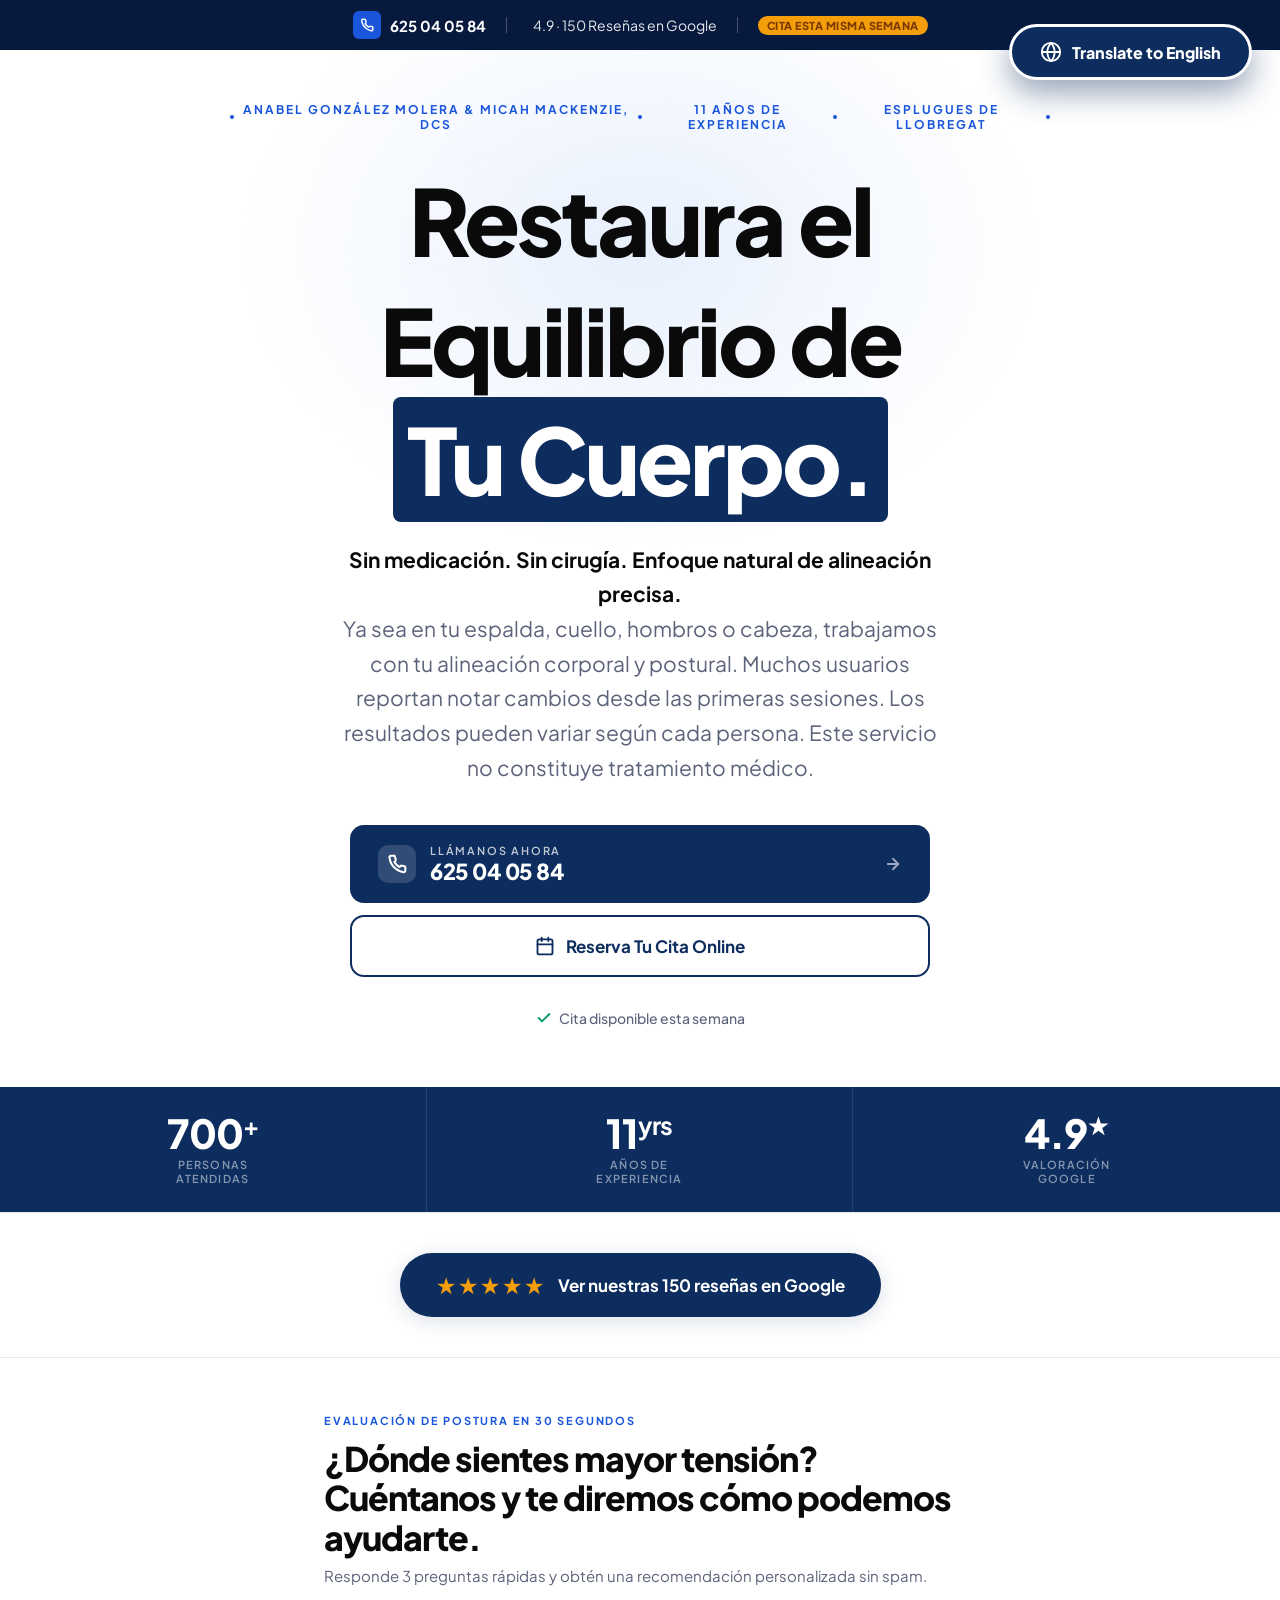
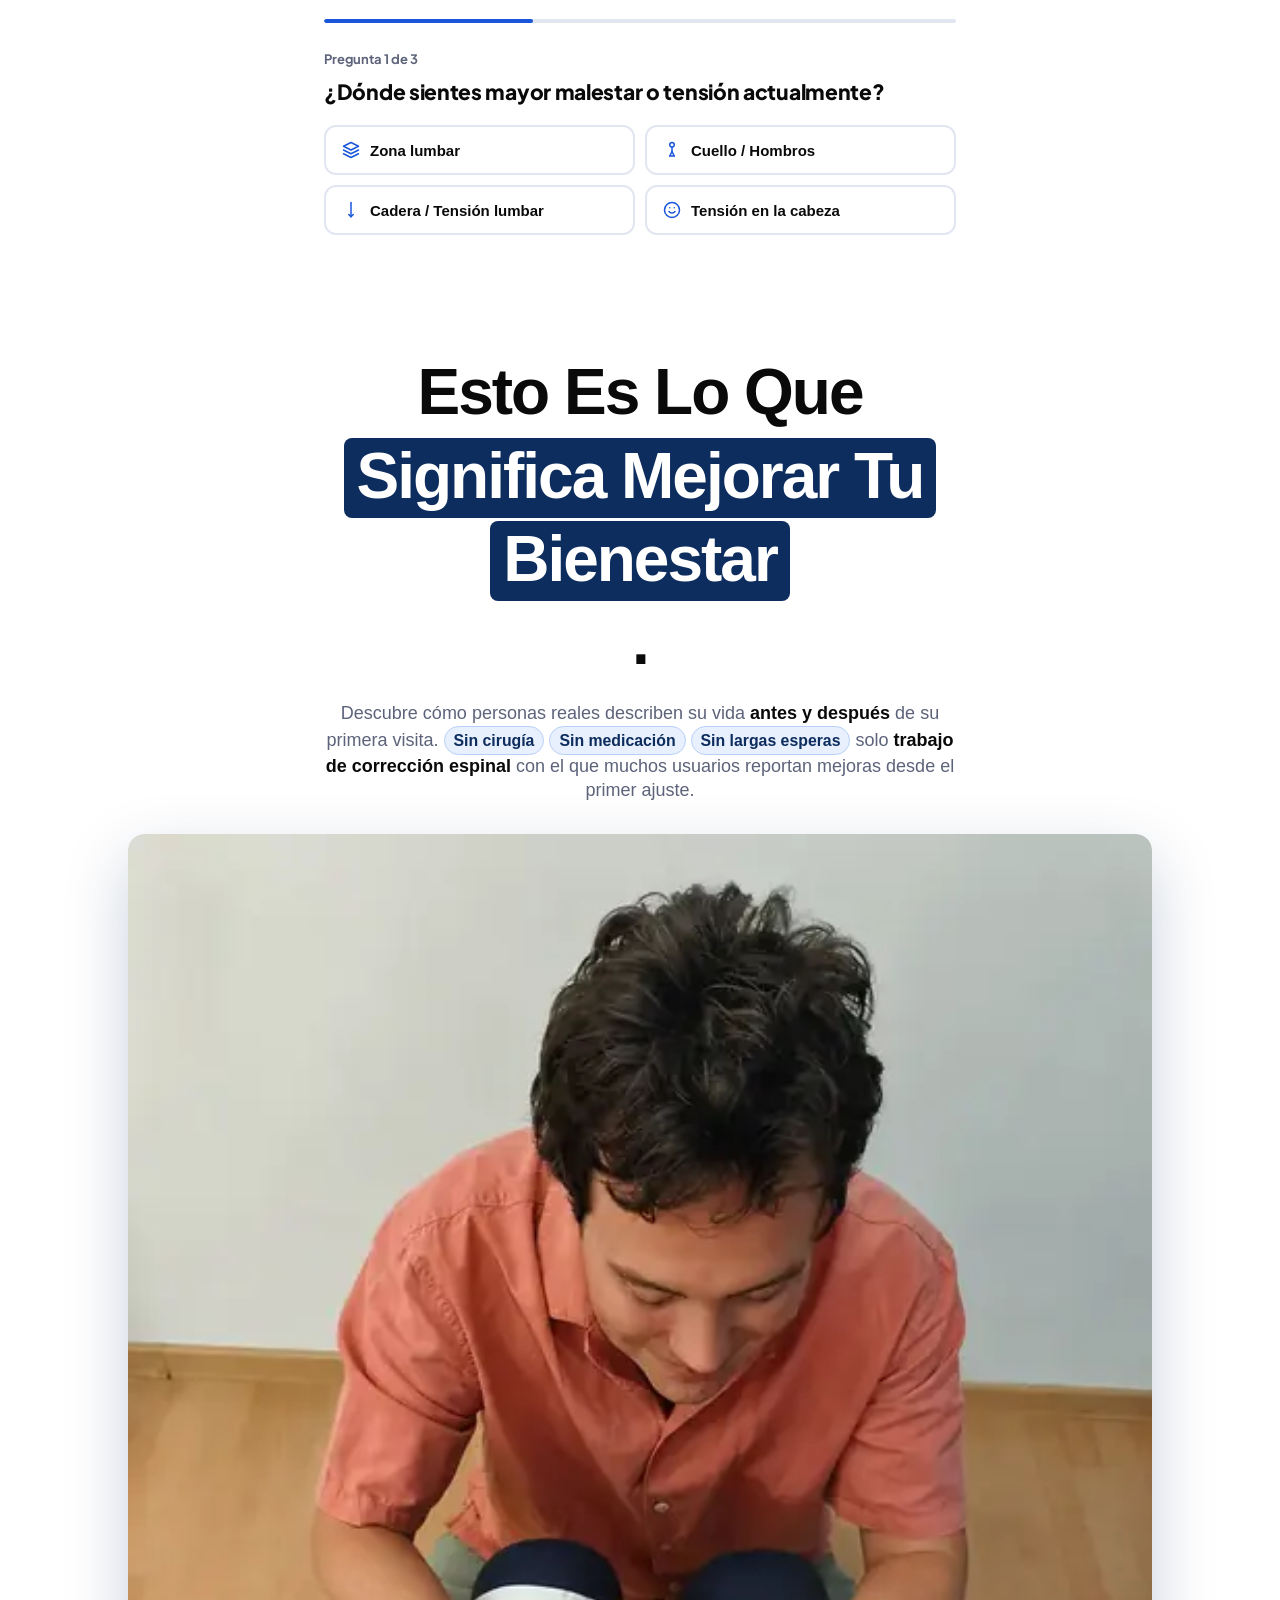
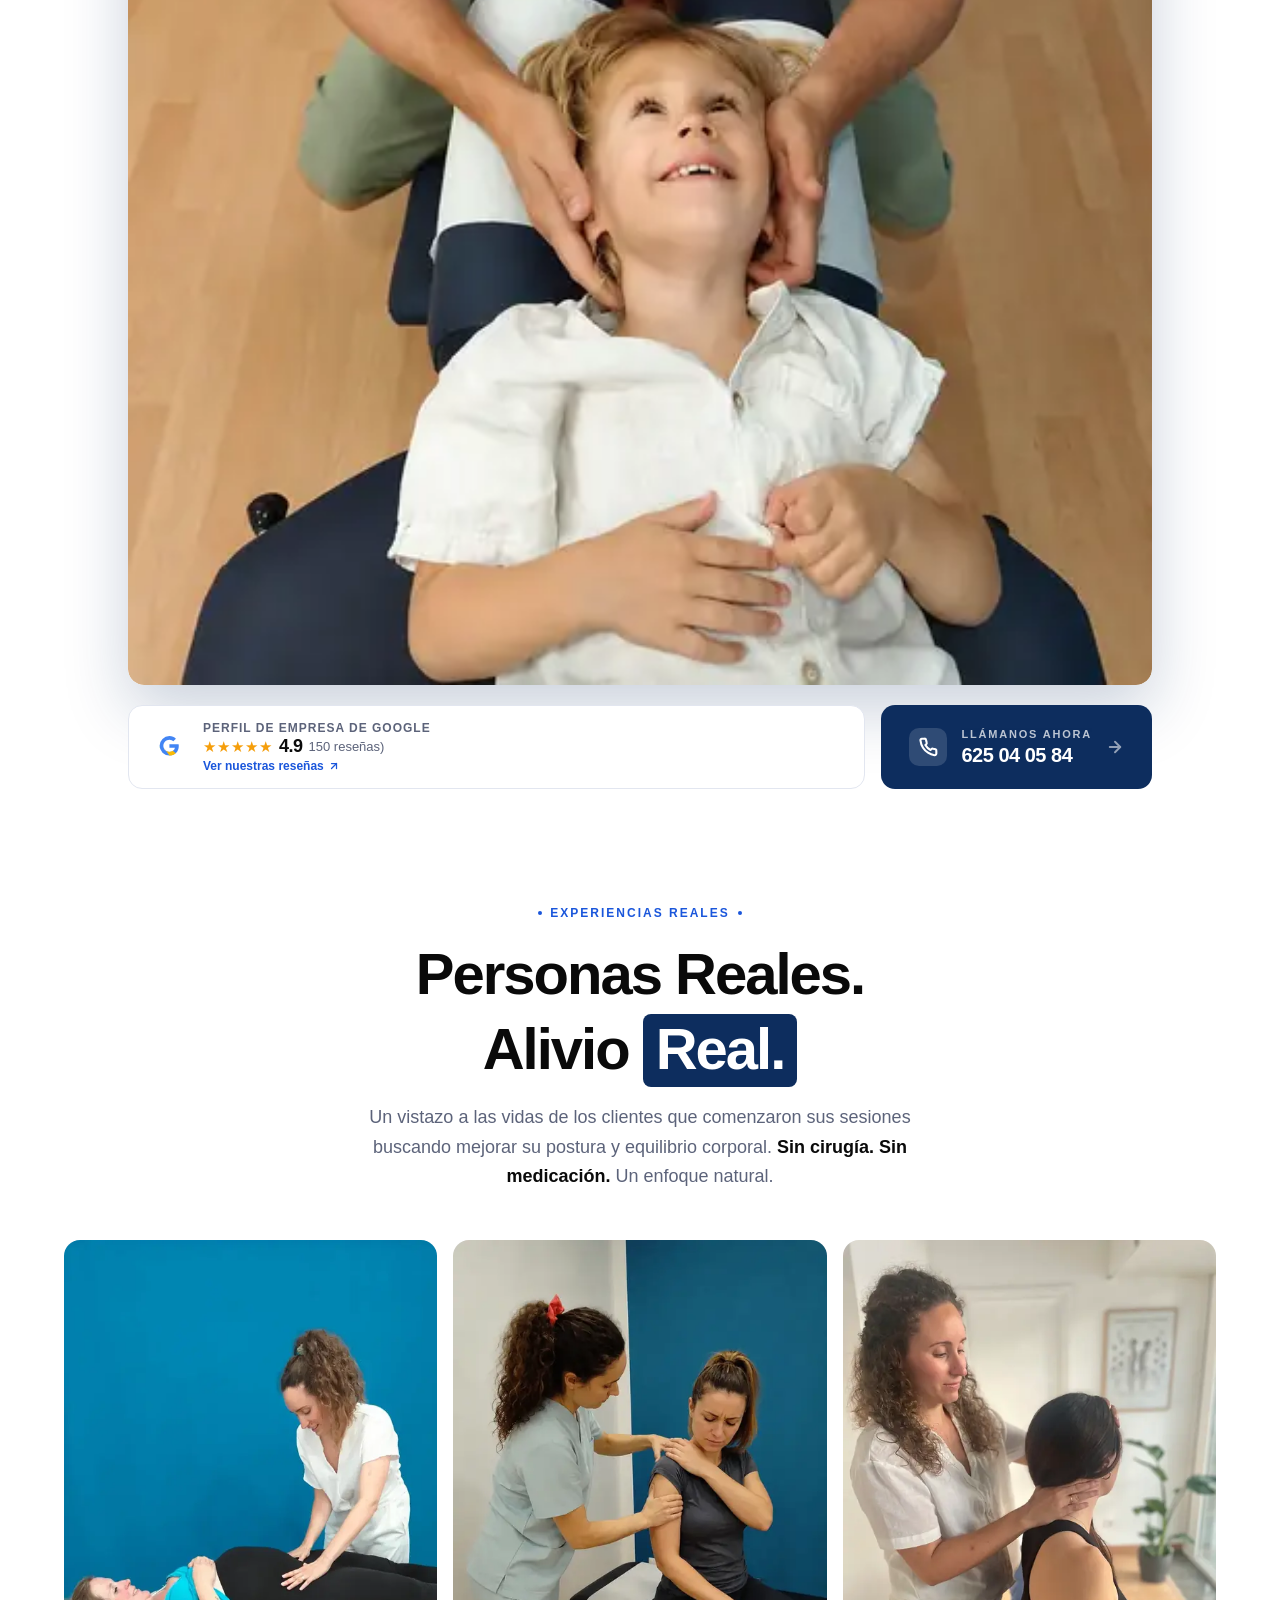
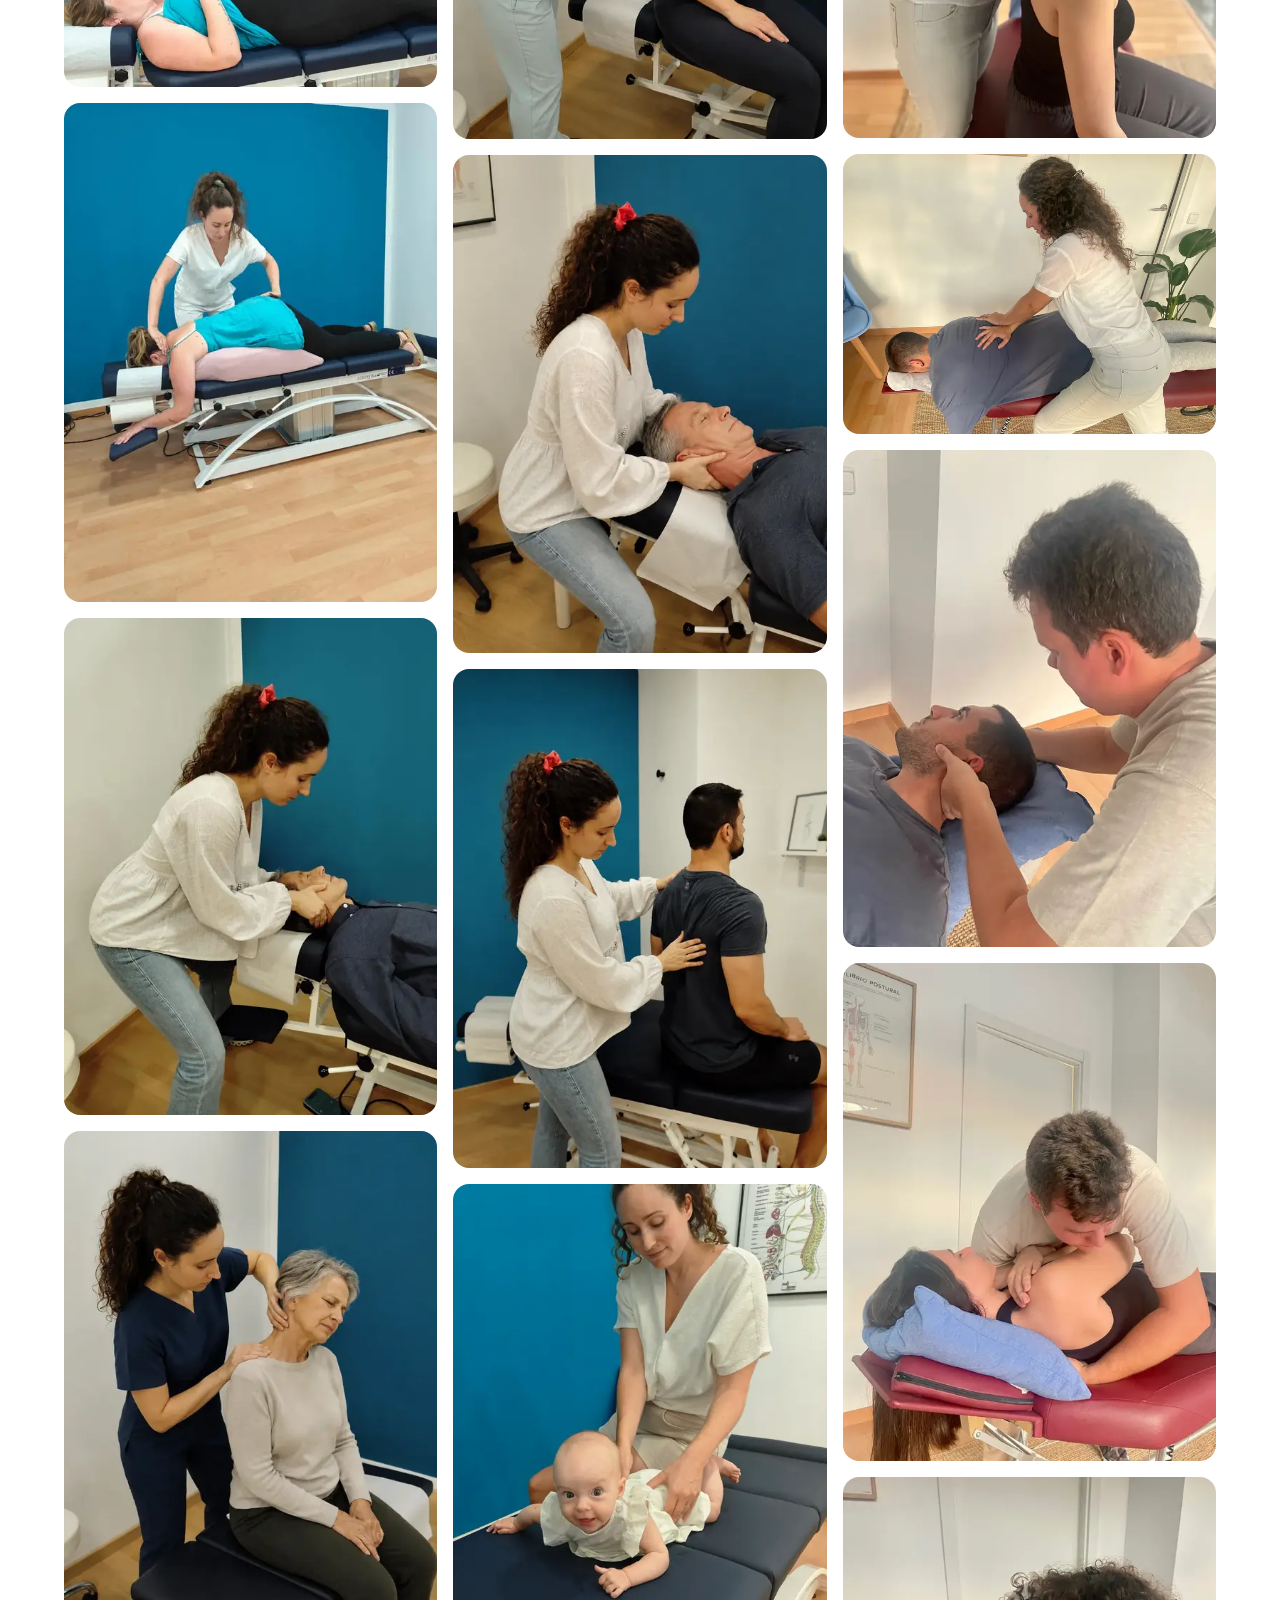
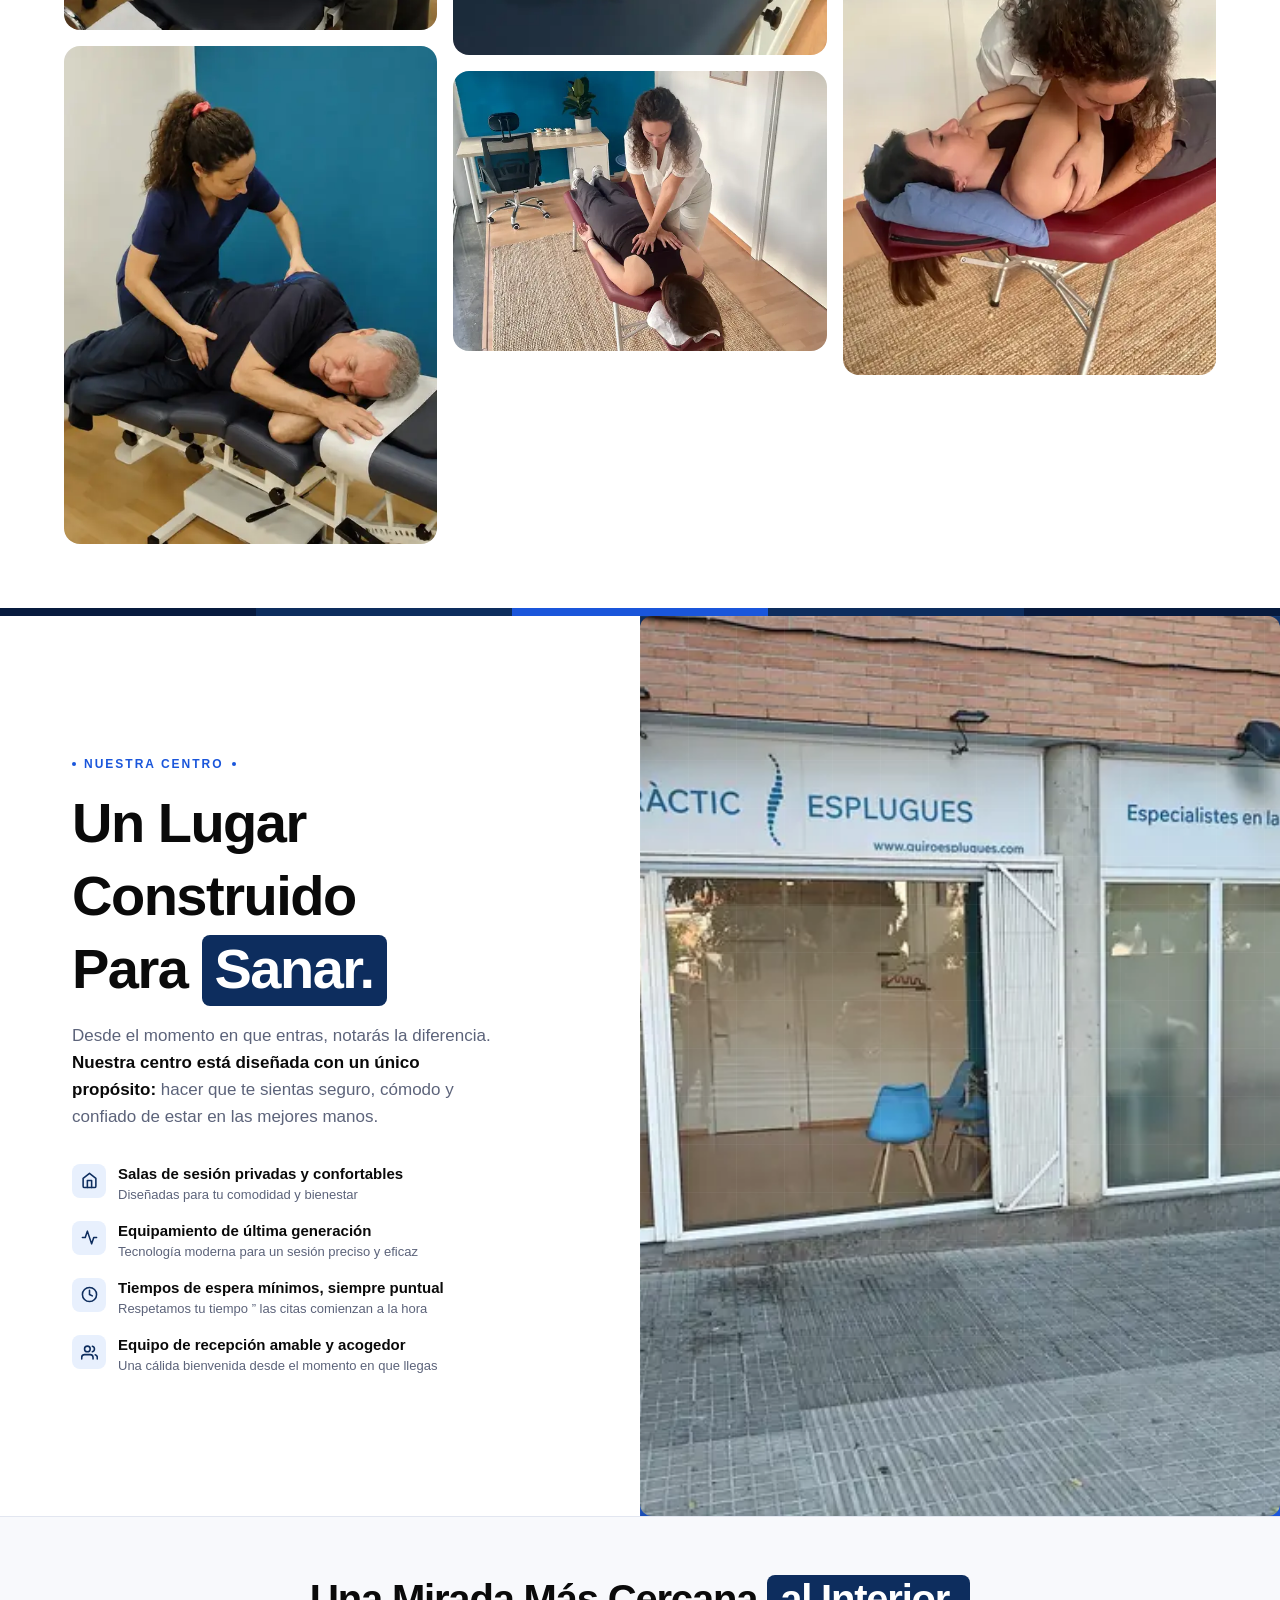
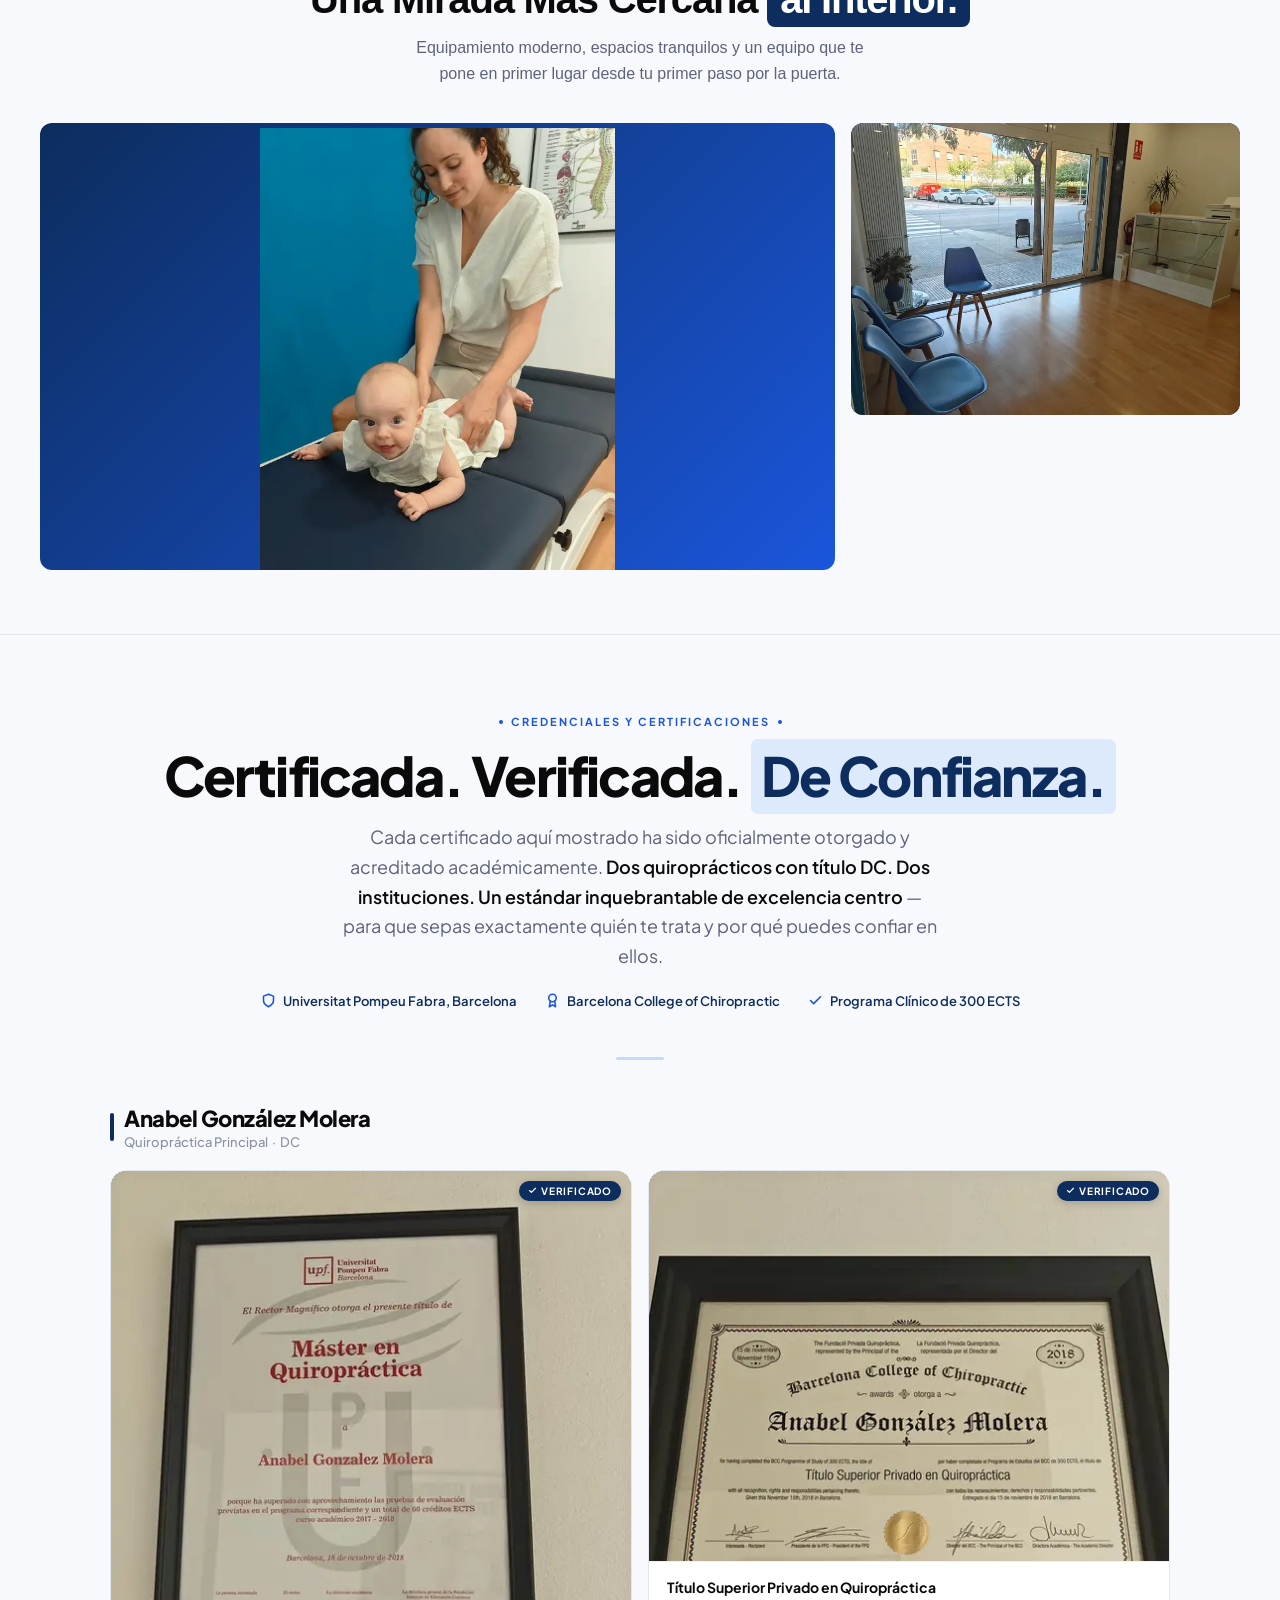
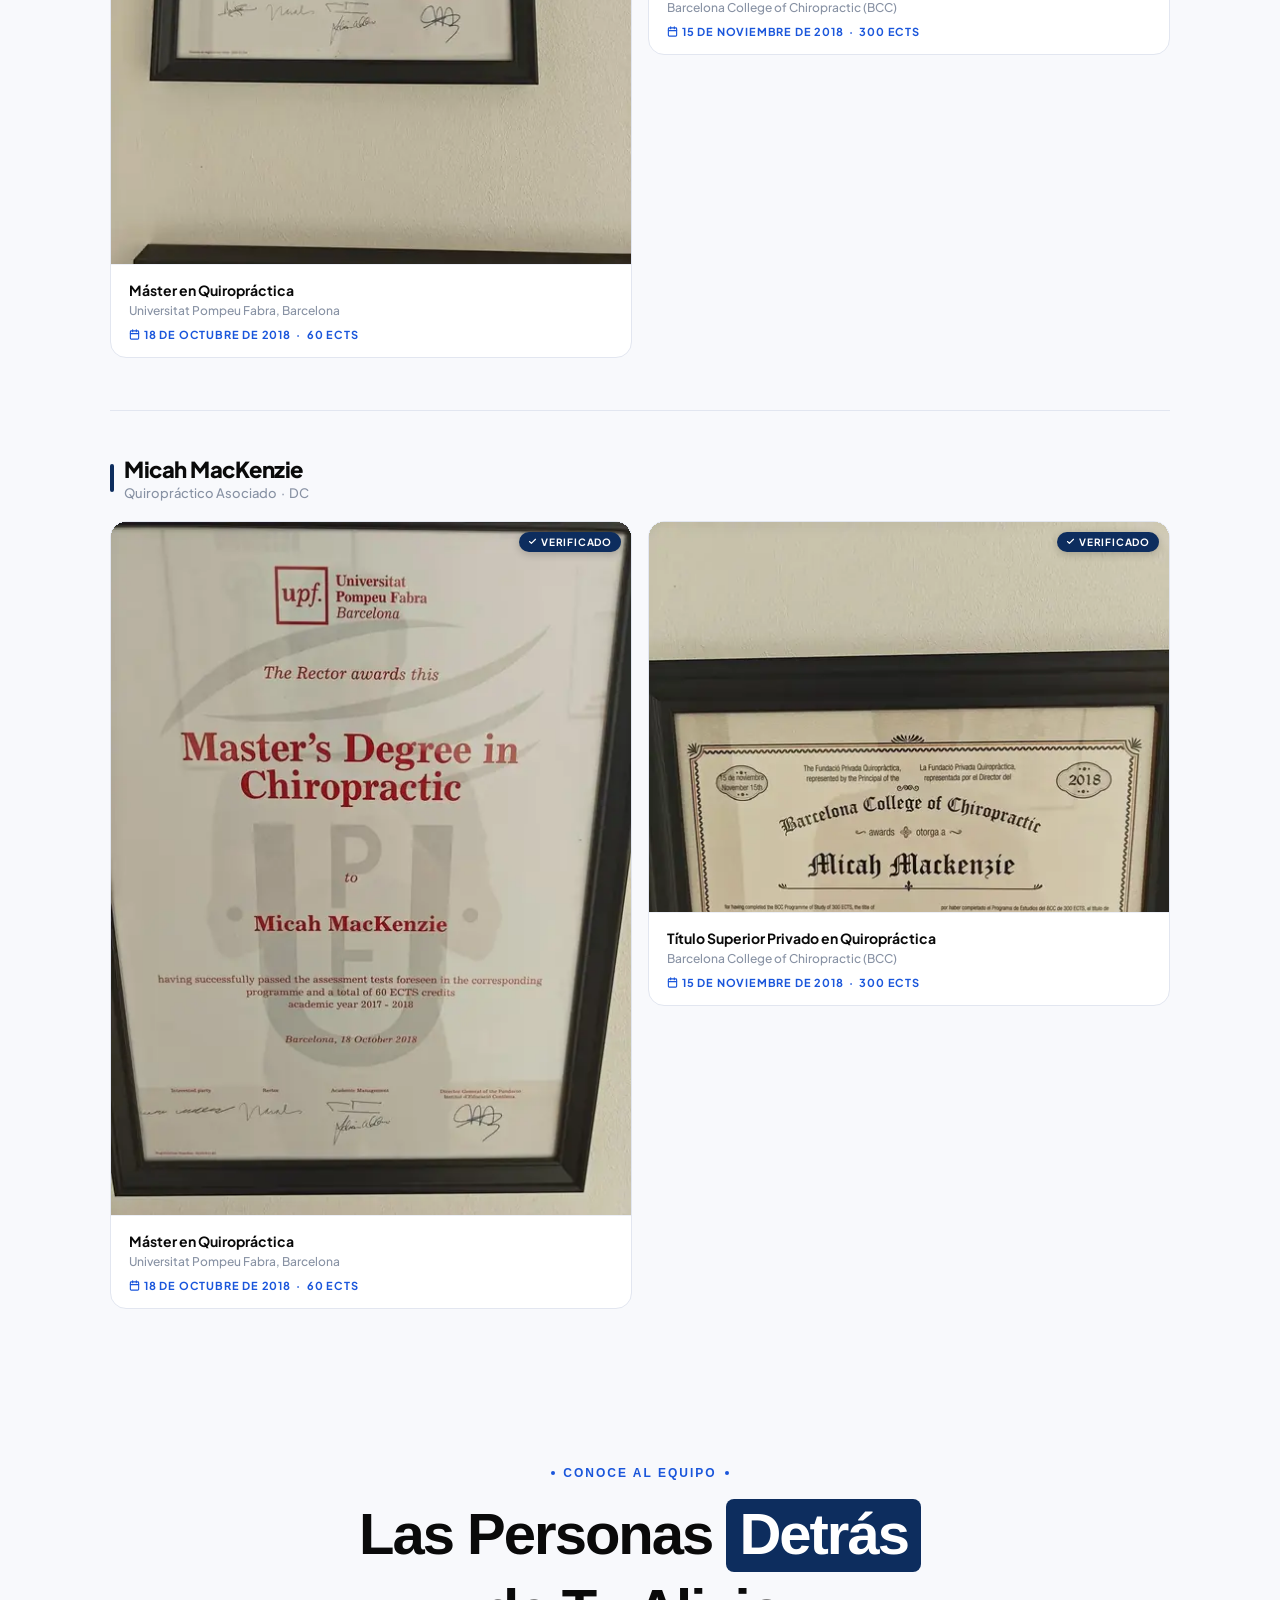
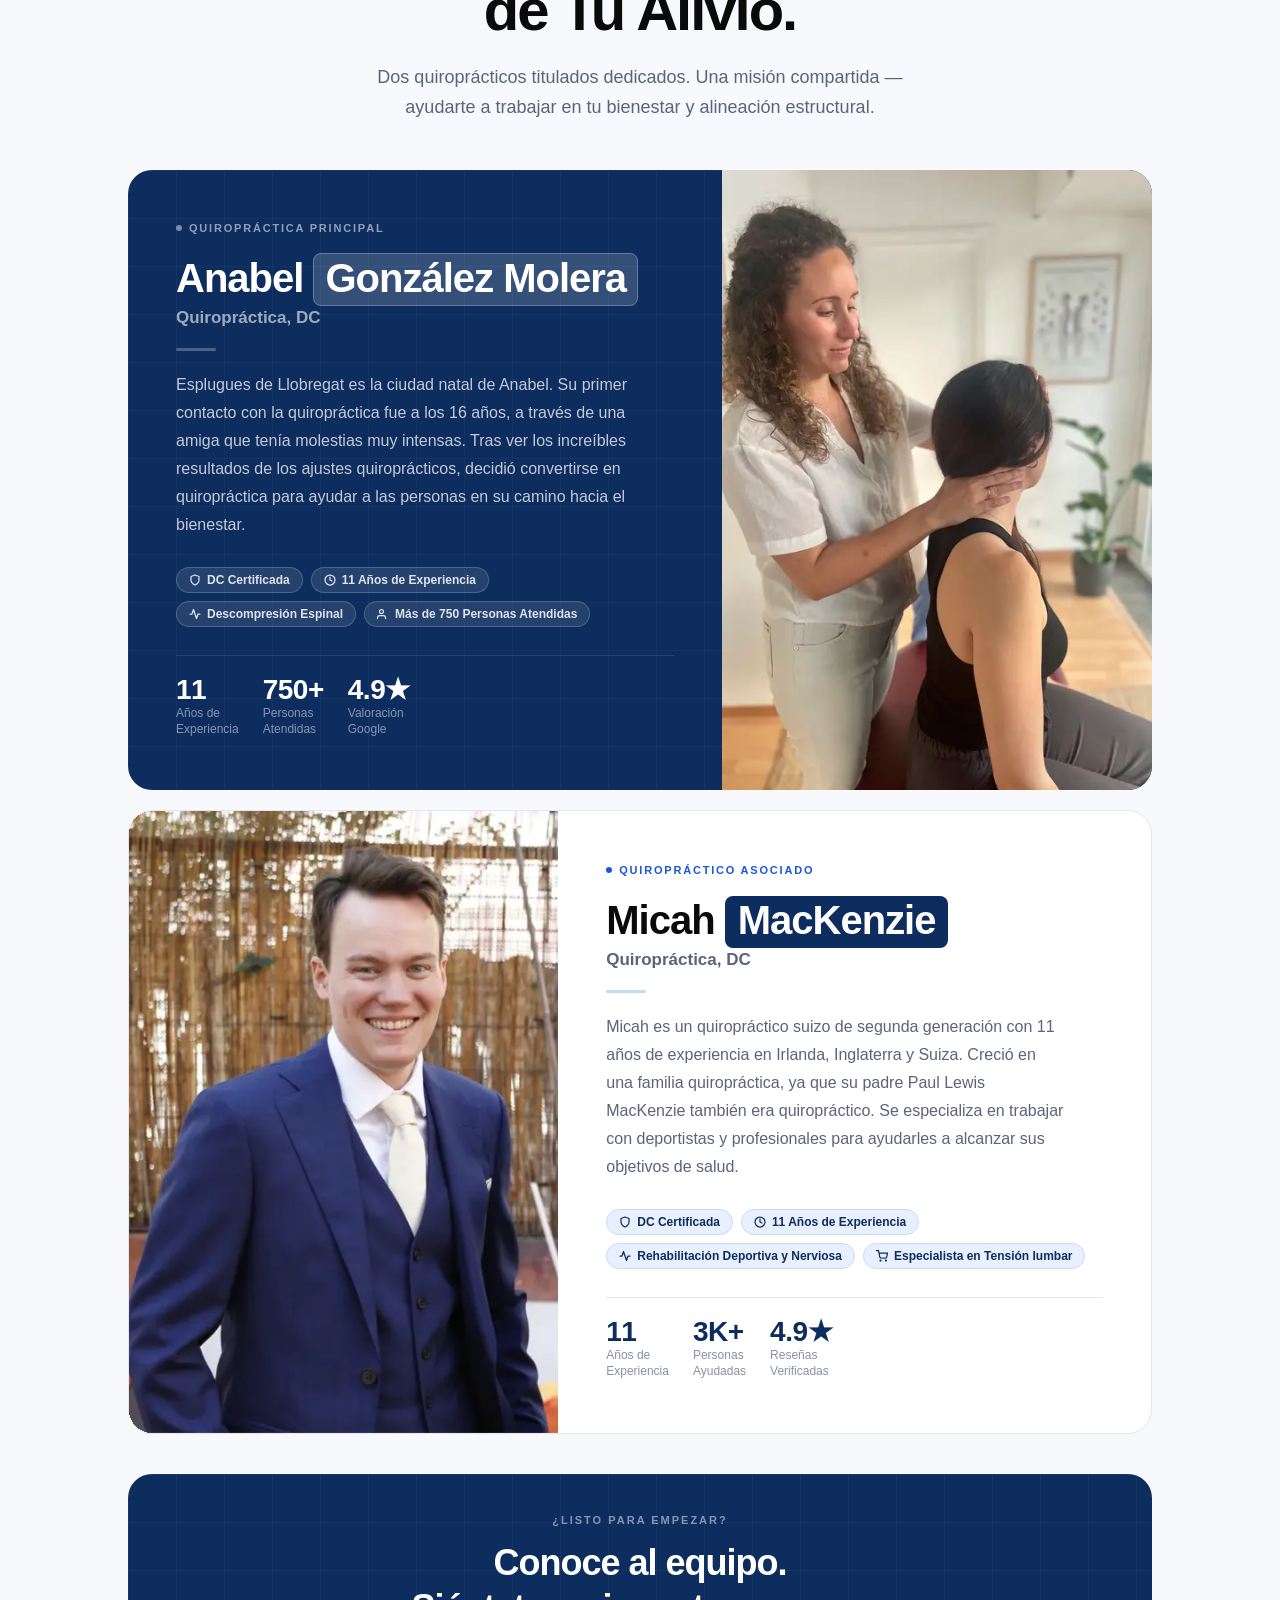
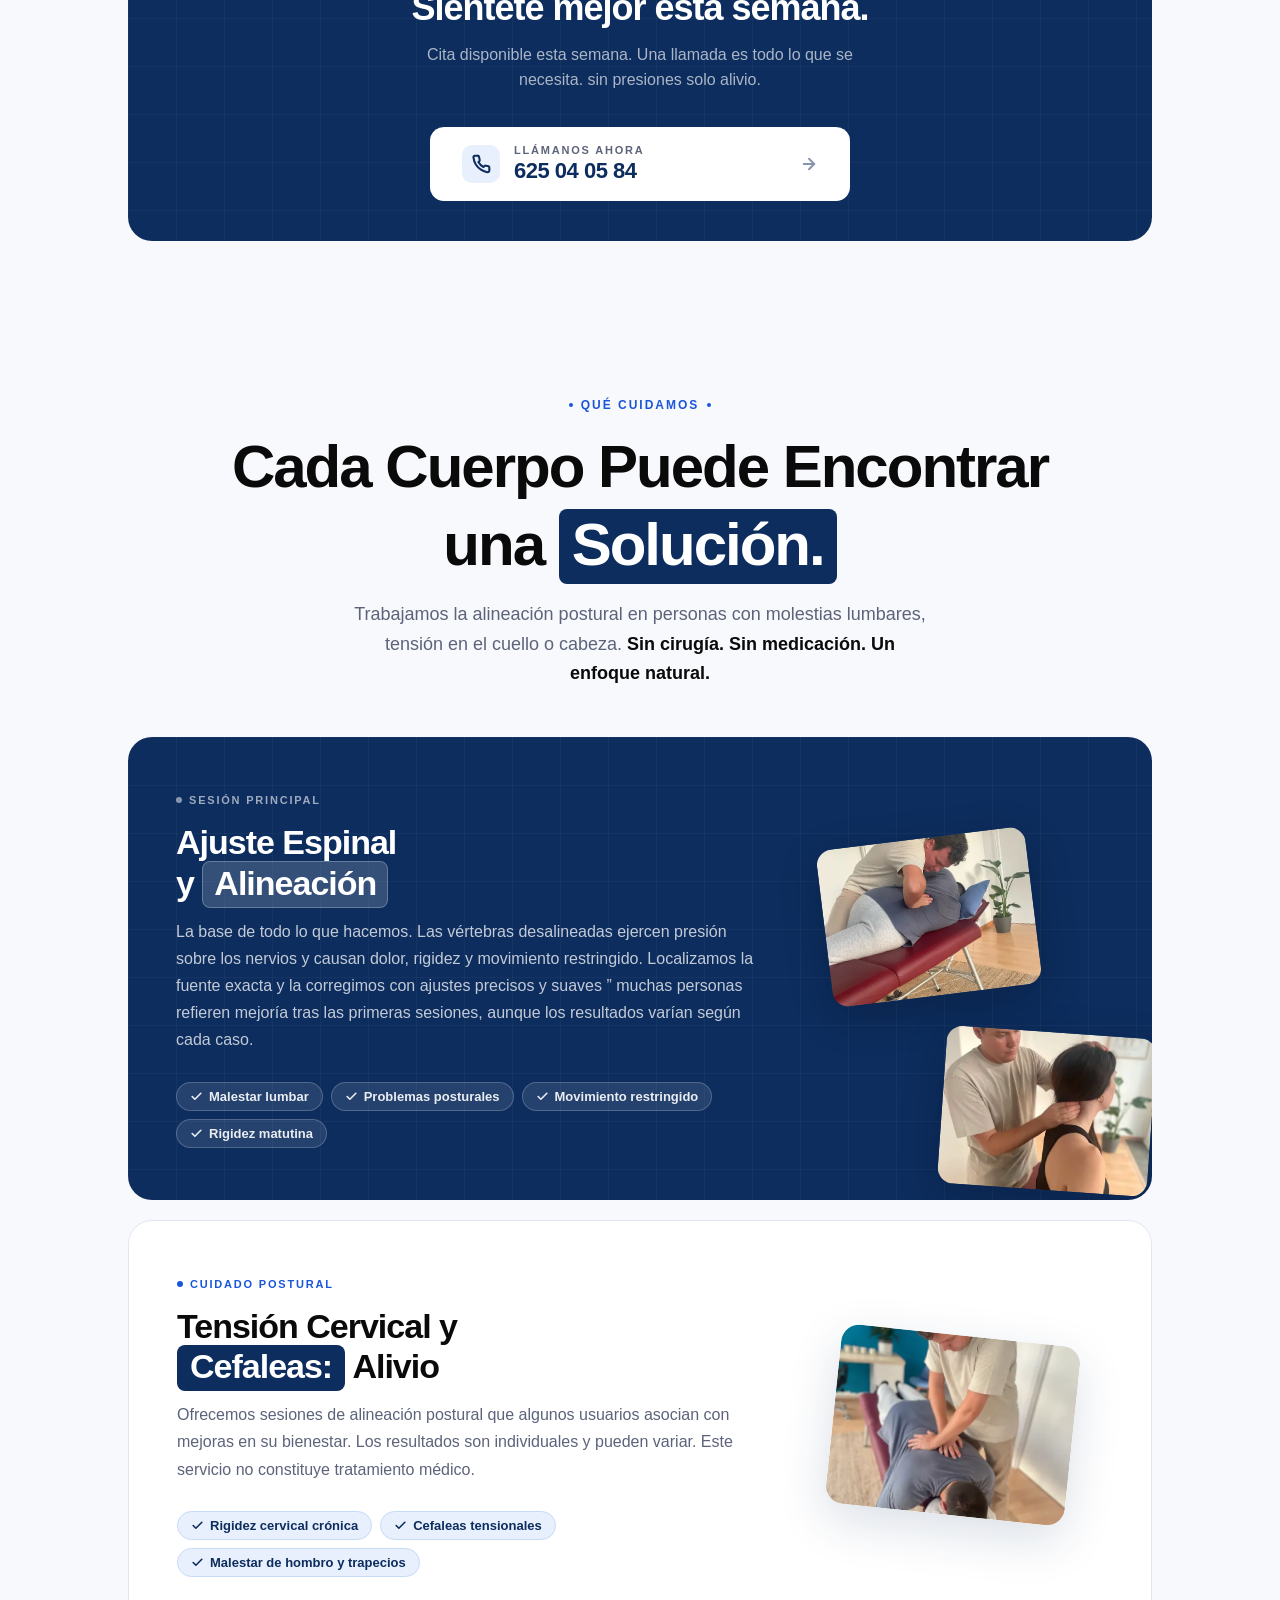
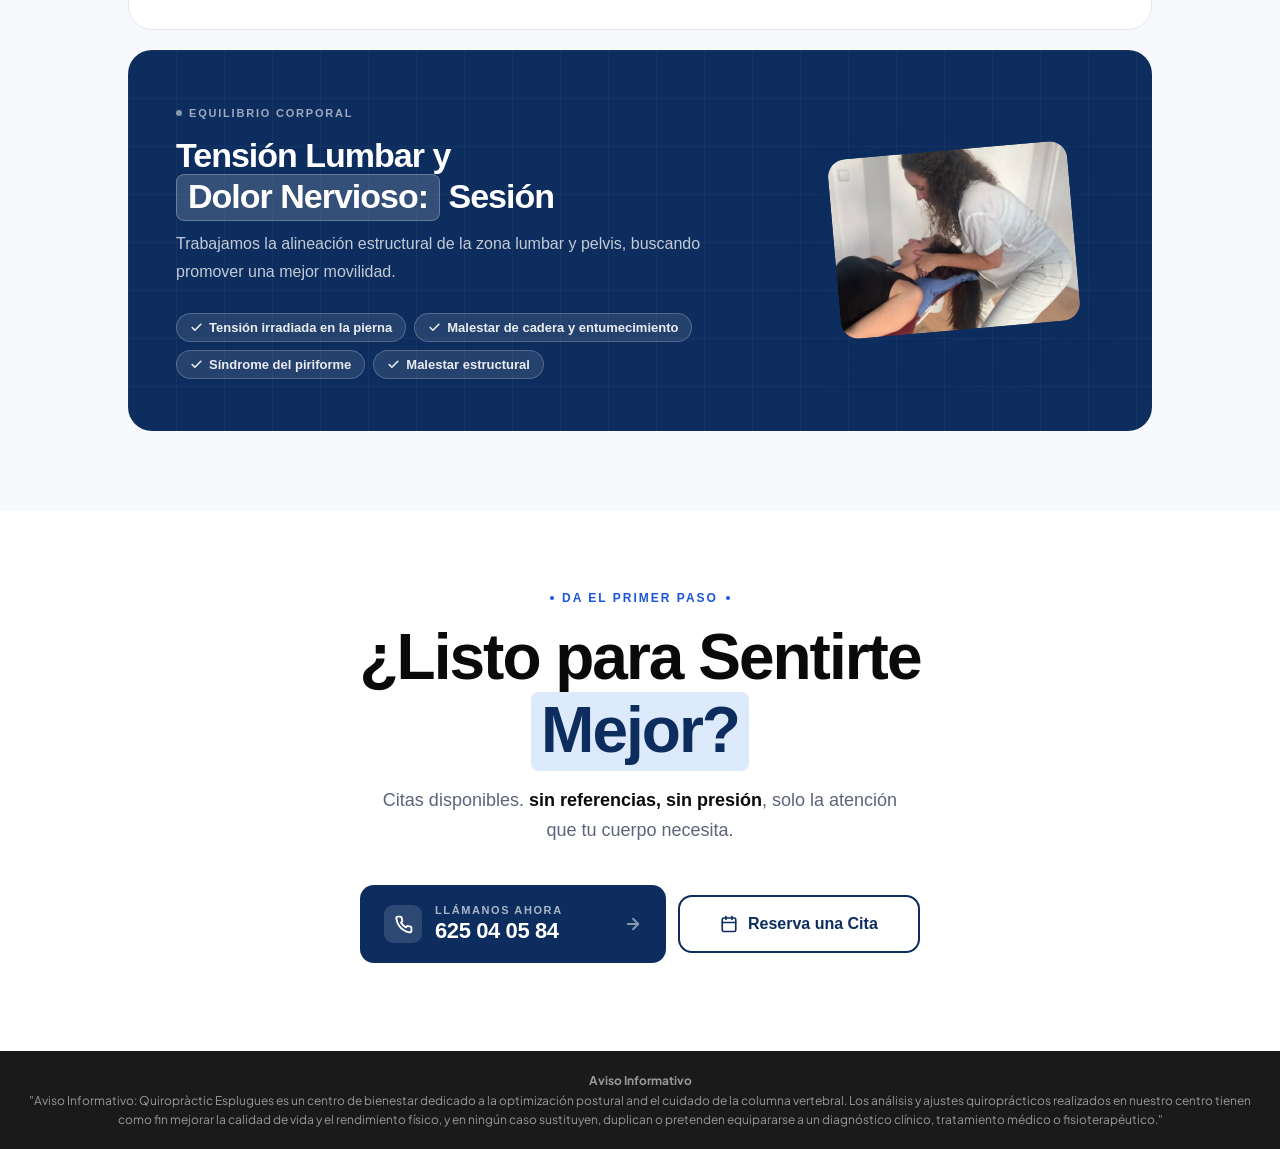
==== commit dbdf7740: "fix text" ====
--- a/index.html
+++ b/index.html
@@ -1837,7 +1837,8 @@
       <div class="eyebrow"><span class="eyebrow-dot" aria-hidden="true"></span>Qué Cuidamos<span class="eyebrow-dot"
           aria-hidden="true"></span></div>
       <h2 class="sec-heading" id="svs-heading" style="font-size:clamp(32px,7vw,60px)">Cada Cuerpo Puede Encontrar<br>una
-        <span class="chip">Solución.</span></h2>
+        <span class="chip">Solución.</span>
+      </h2>
       <p class="sec-sub" style="max-width:580px">Trabajamos la alineación postural en personas con molestias lumbares,
         tensión en el cuello o cabeza. <strong>Sin cirugía. Sin medicación. Un enfoque natural.</strong></p>
     </header>
@@ -1911,11 +1912,7 @@
                 stroke-linejoin="round" aria-hidden="true">
                 <polyline points="20 6 9 17 4 12" />
               </svg>Malestar de hombro y trapecios</span>
-            <span class="svs-pill" role="listitem"><svg class="svs-pill-check" width="13" height="13"
-                viewBox="0 0 24 24" fill="none" stroke="currentColor" stroke-width="3" stroke-linecap="round"
-                stroke-linejoin="round" aria-hidden="true">
-                <polyline points="20 6 9 17 4 12" />
-              </svg>Migrañas</span>
+
           </div>
         </div>
         <div class="svs-block-cards" aria-hidden="true">
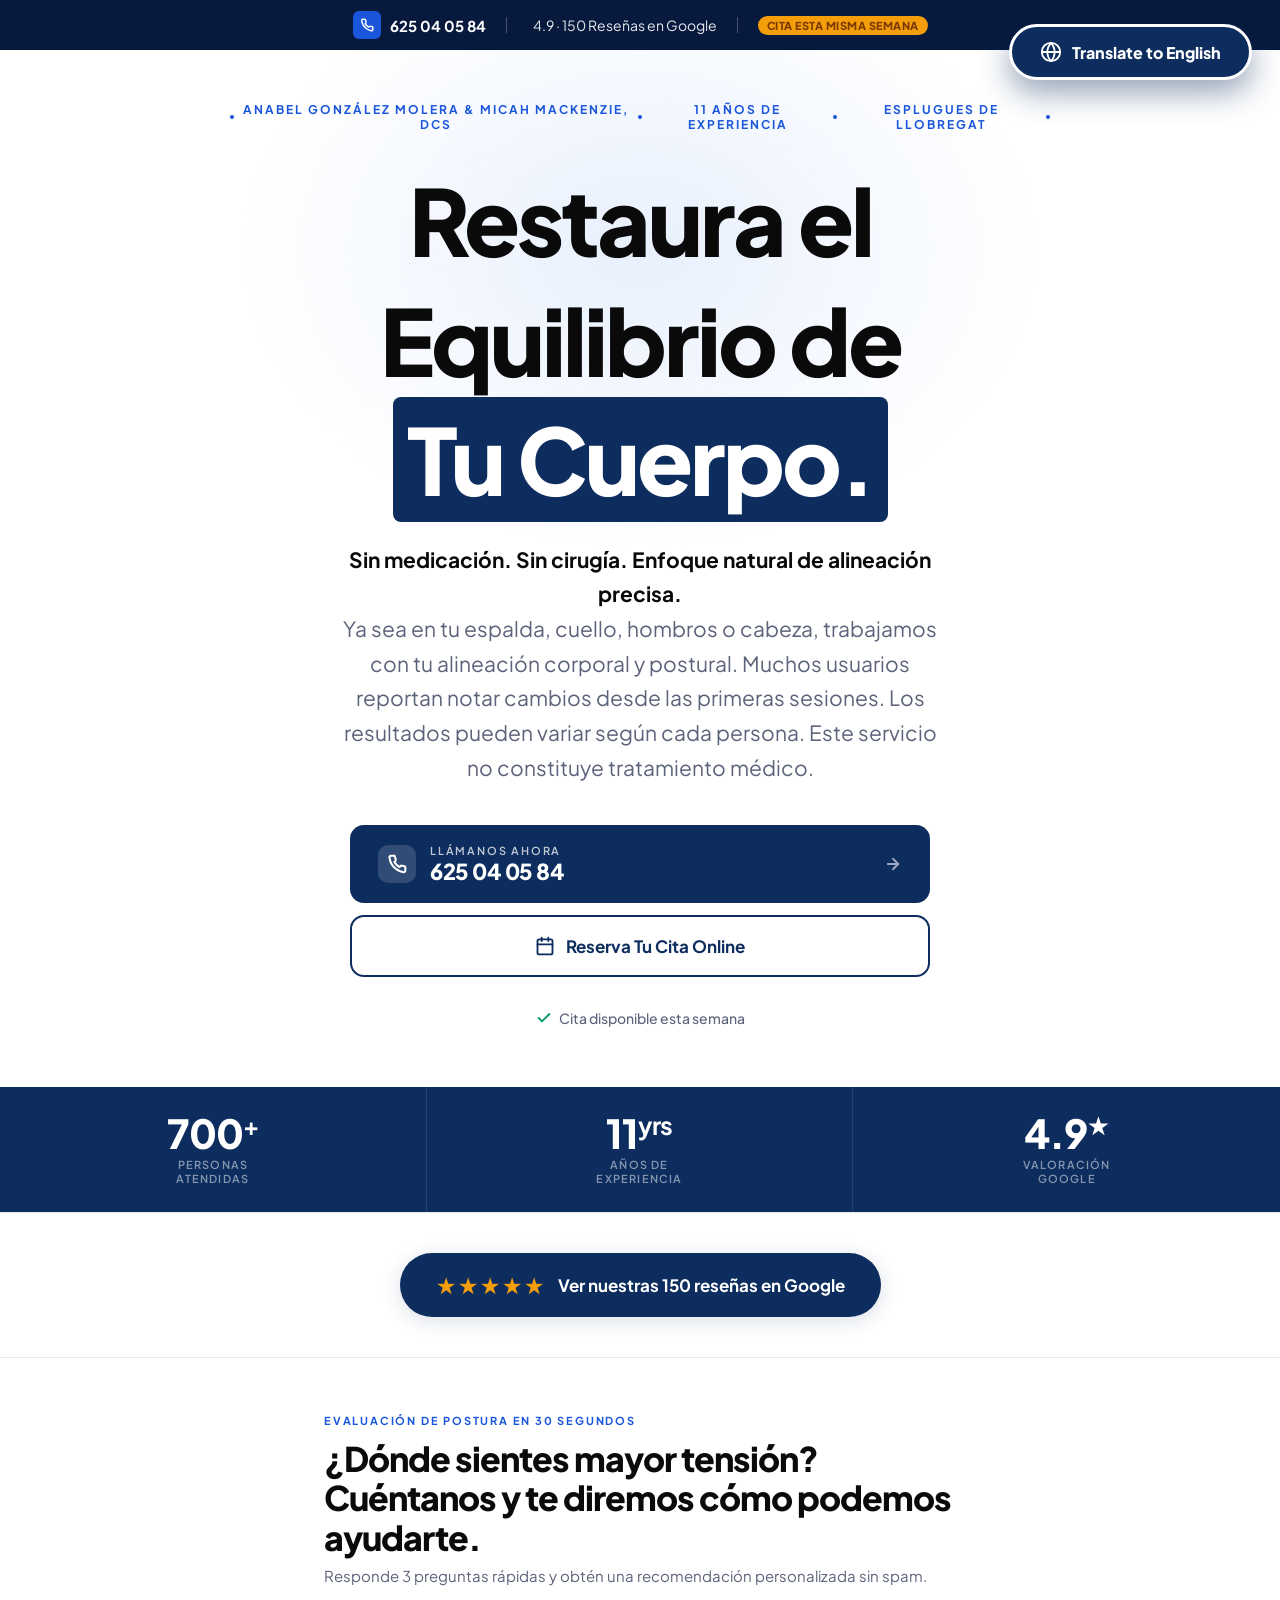
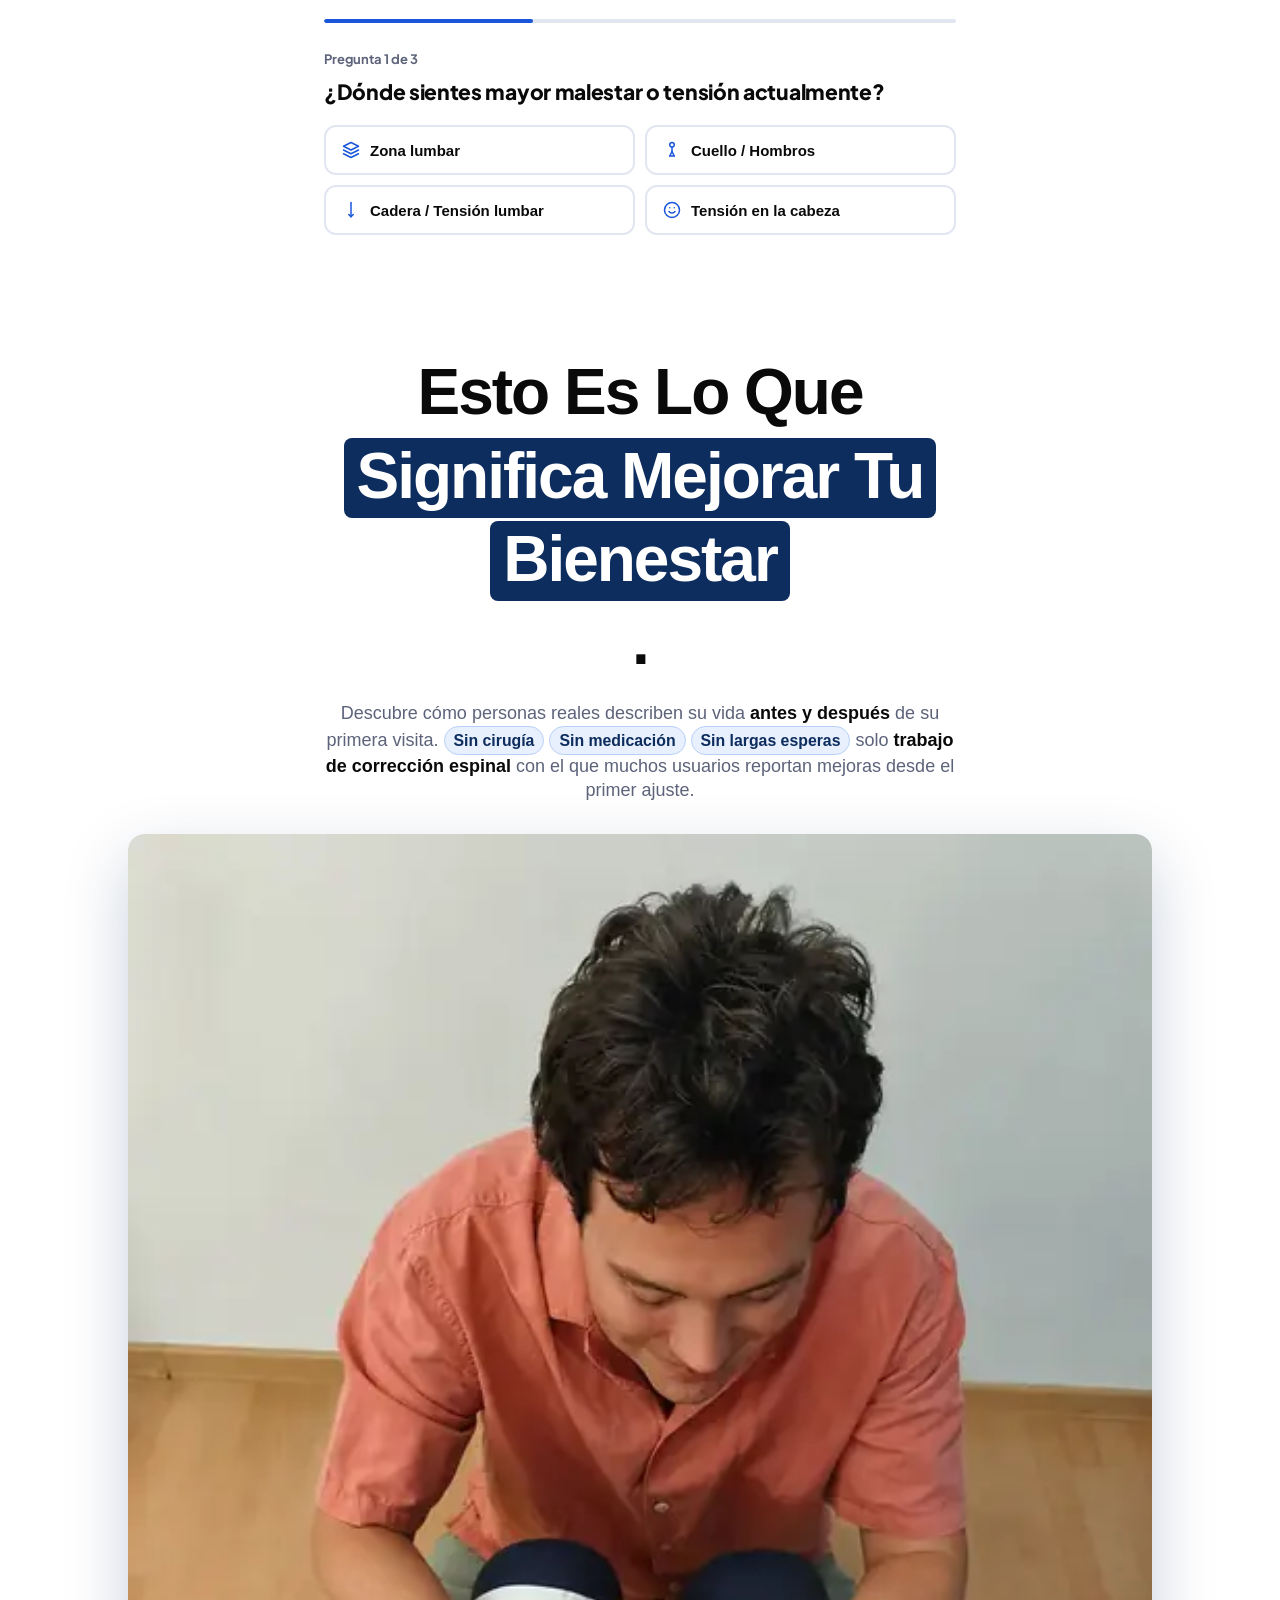
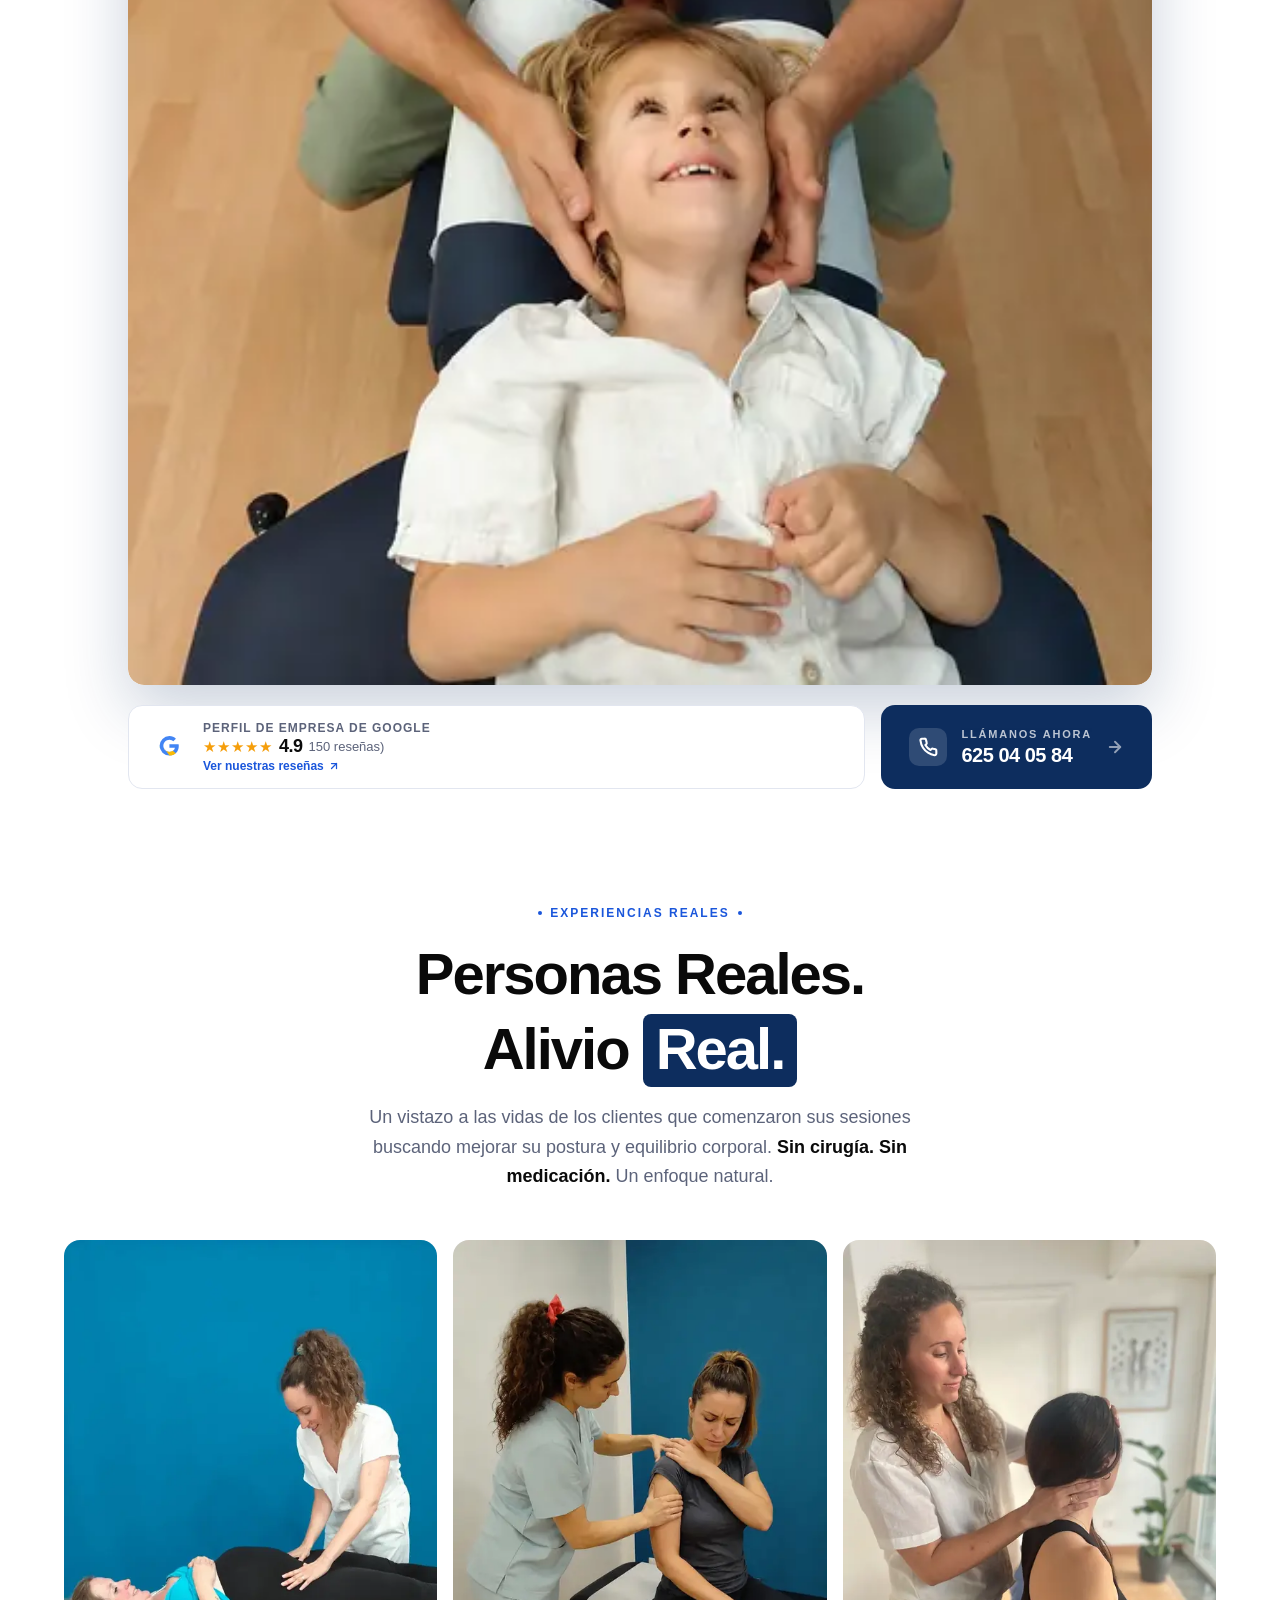
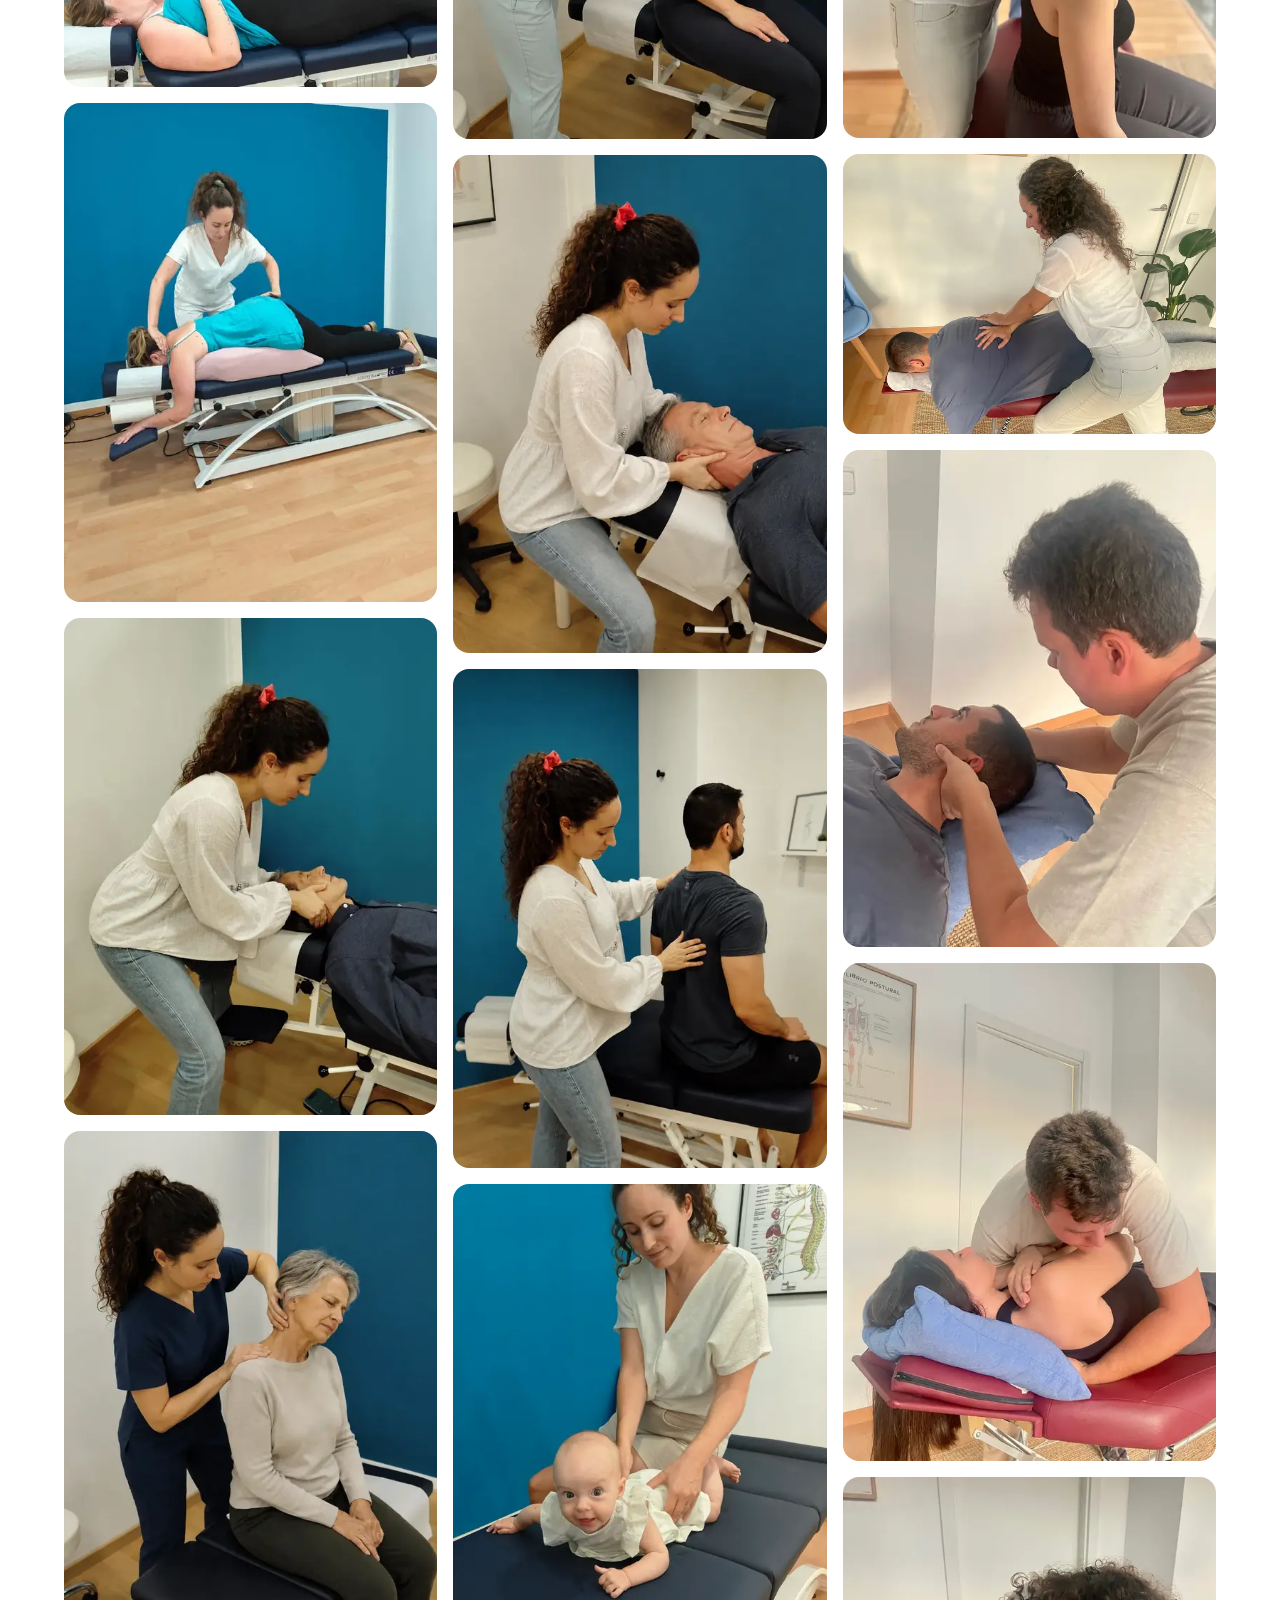
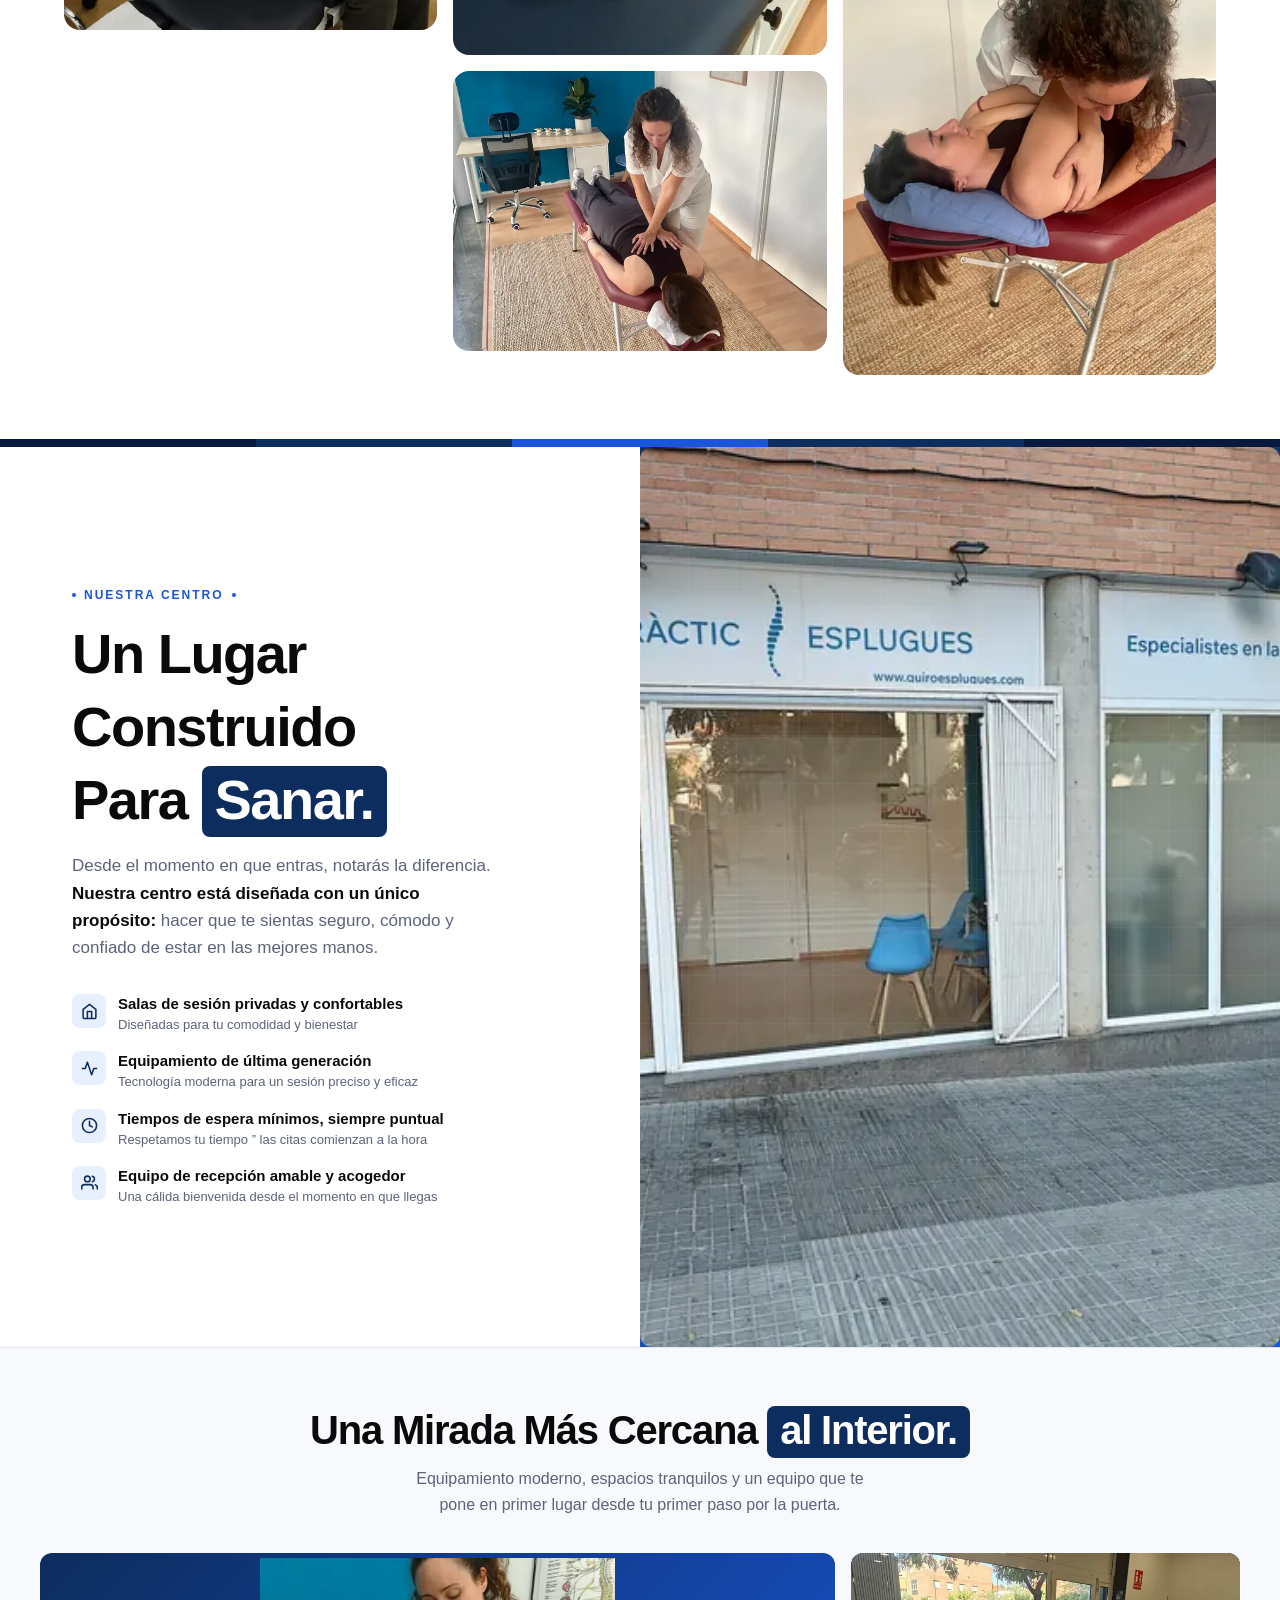
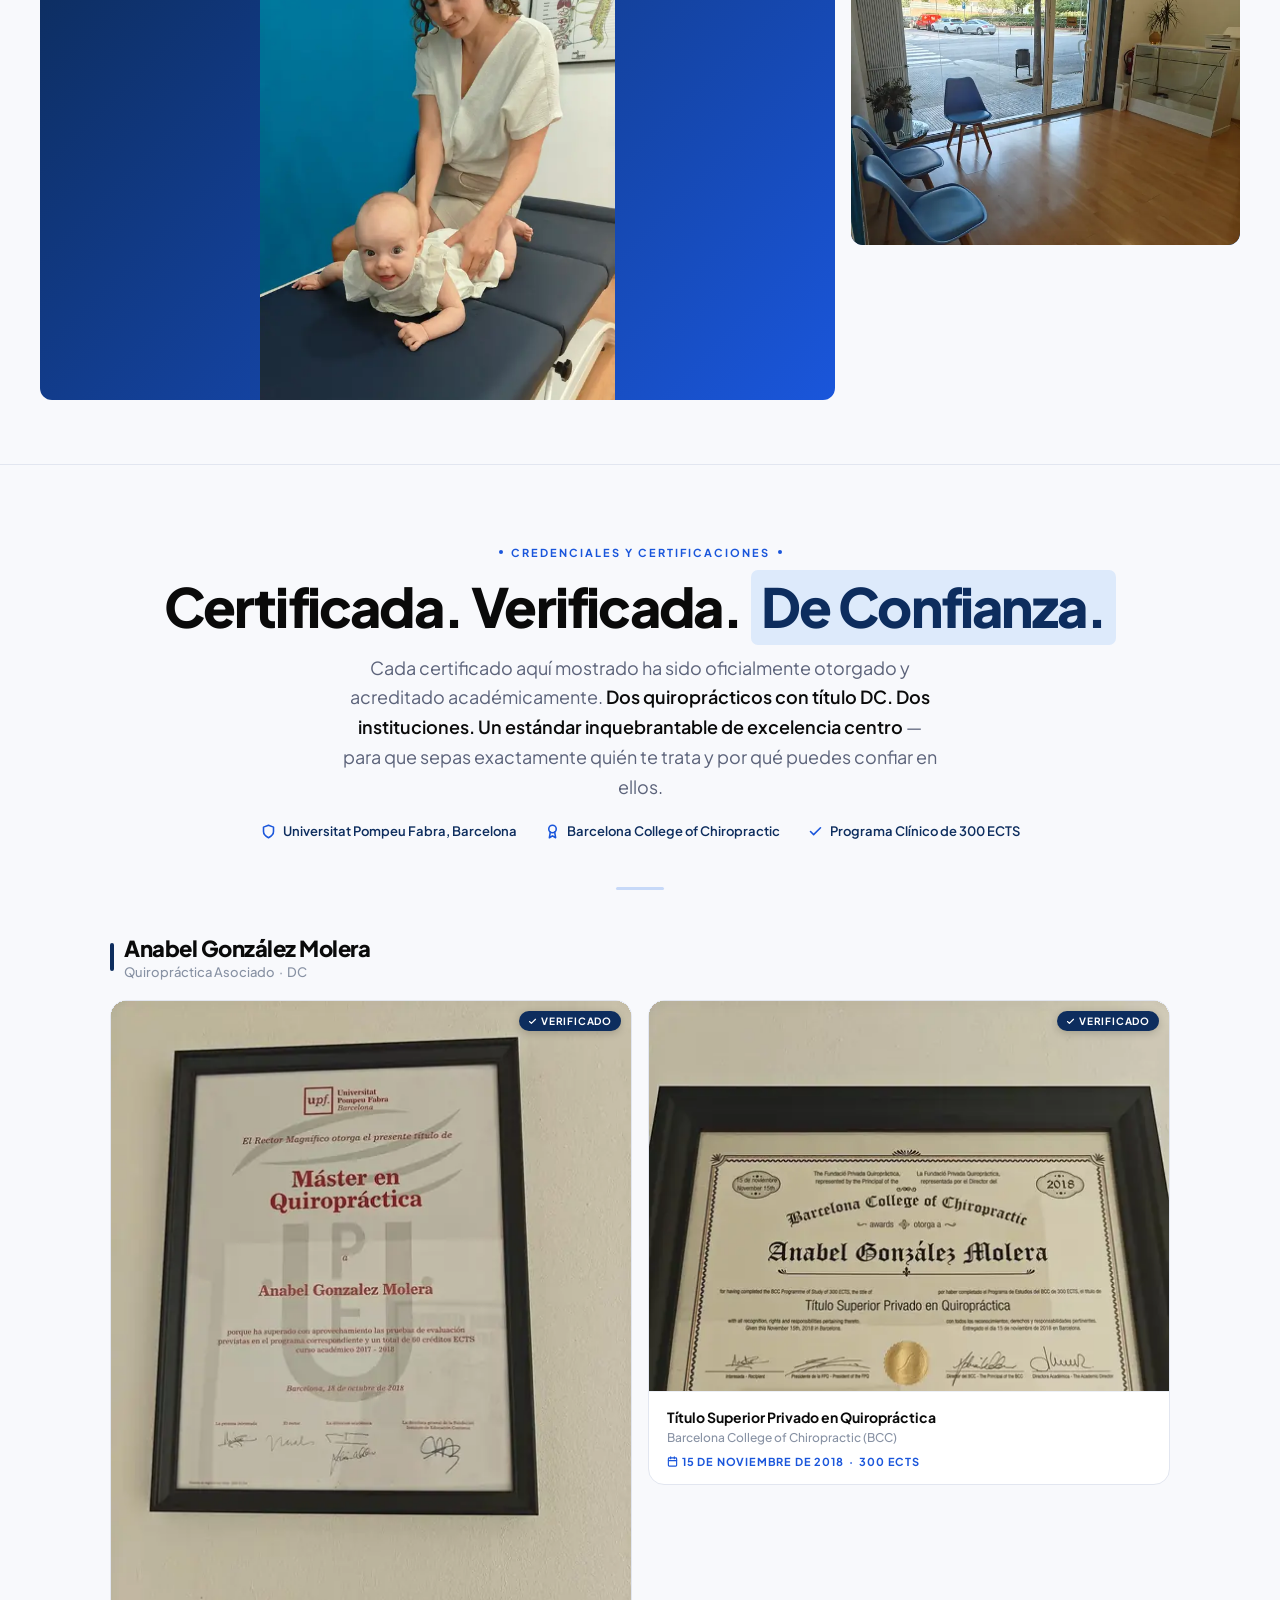
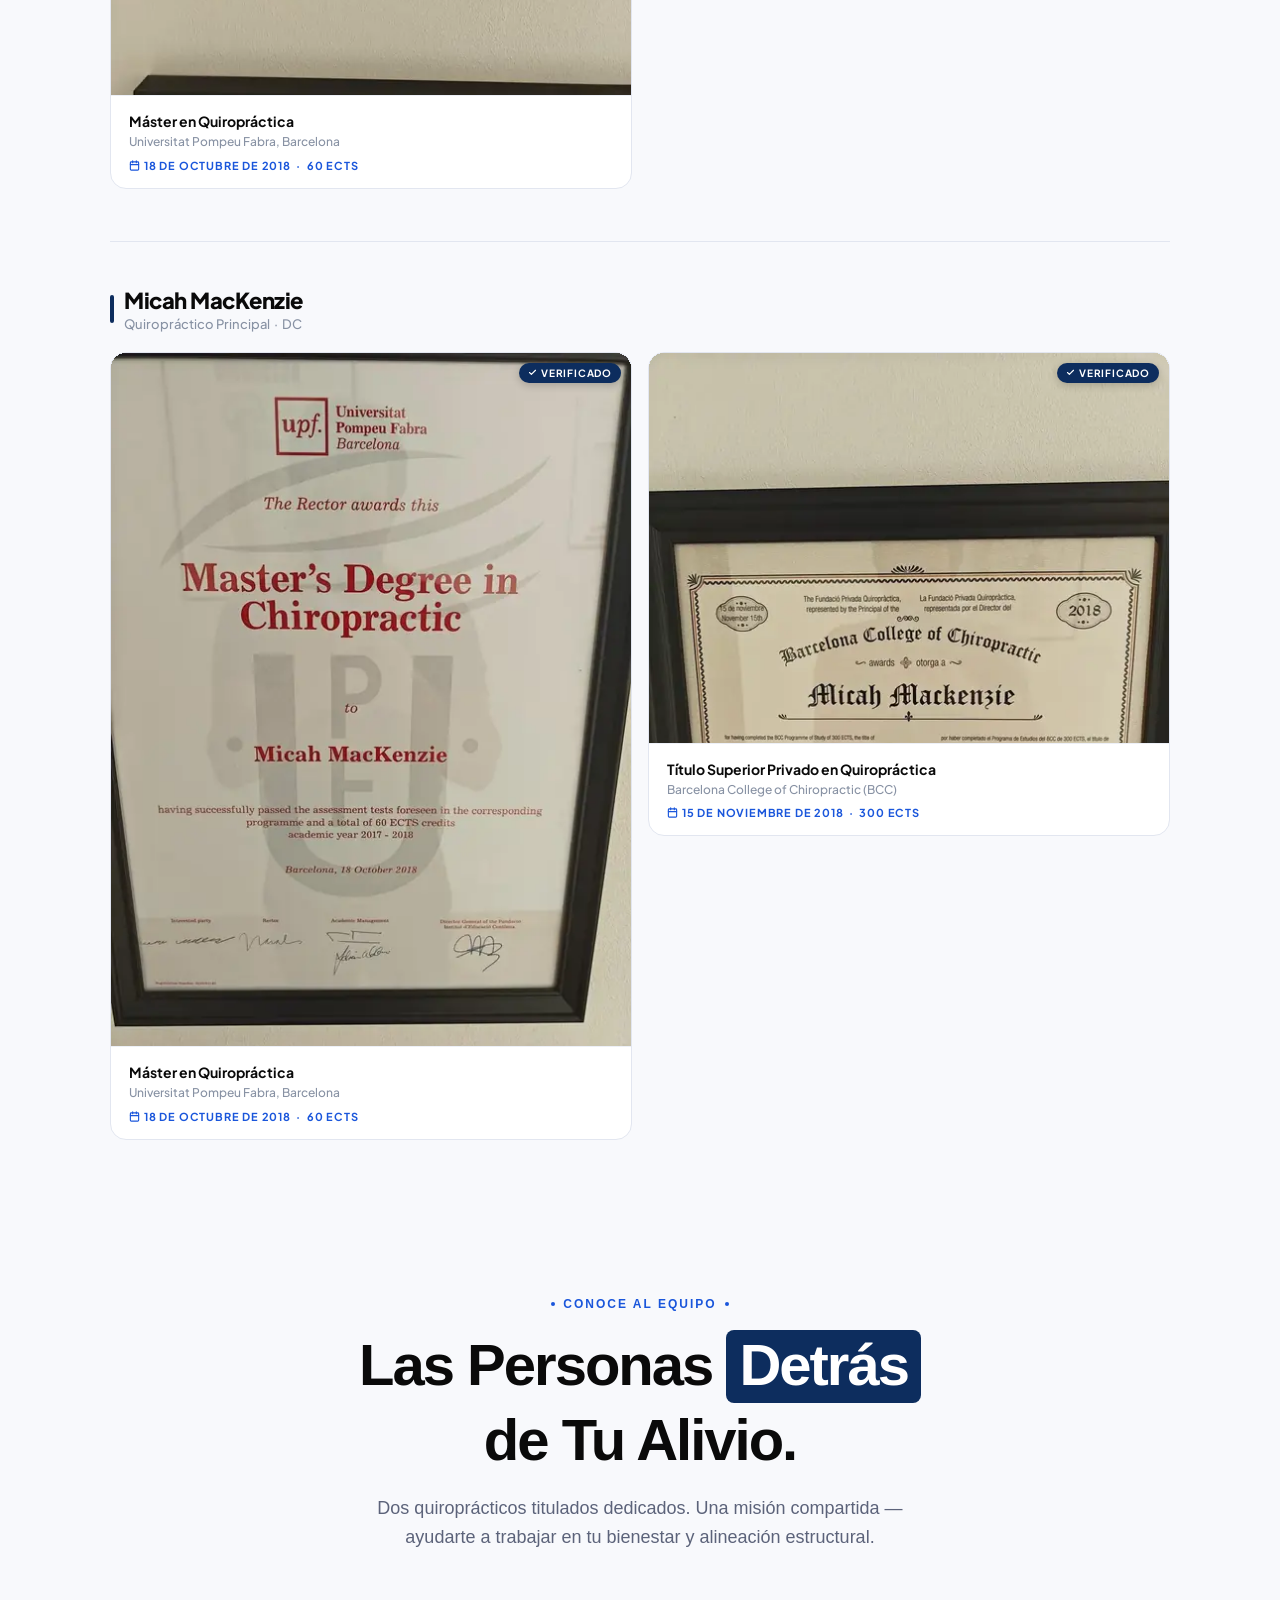
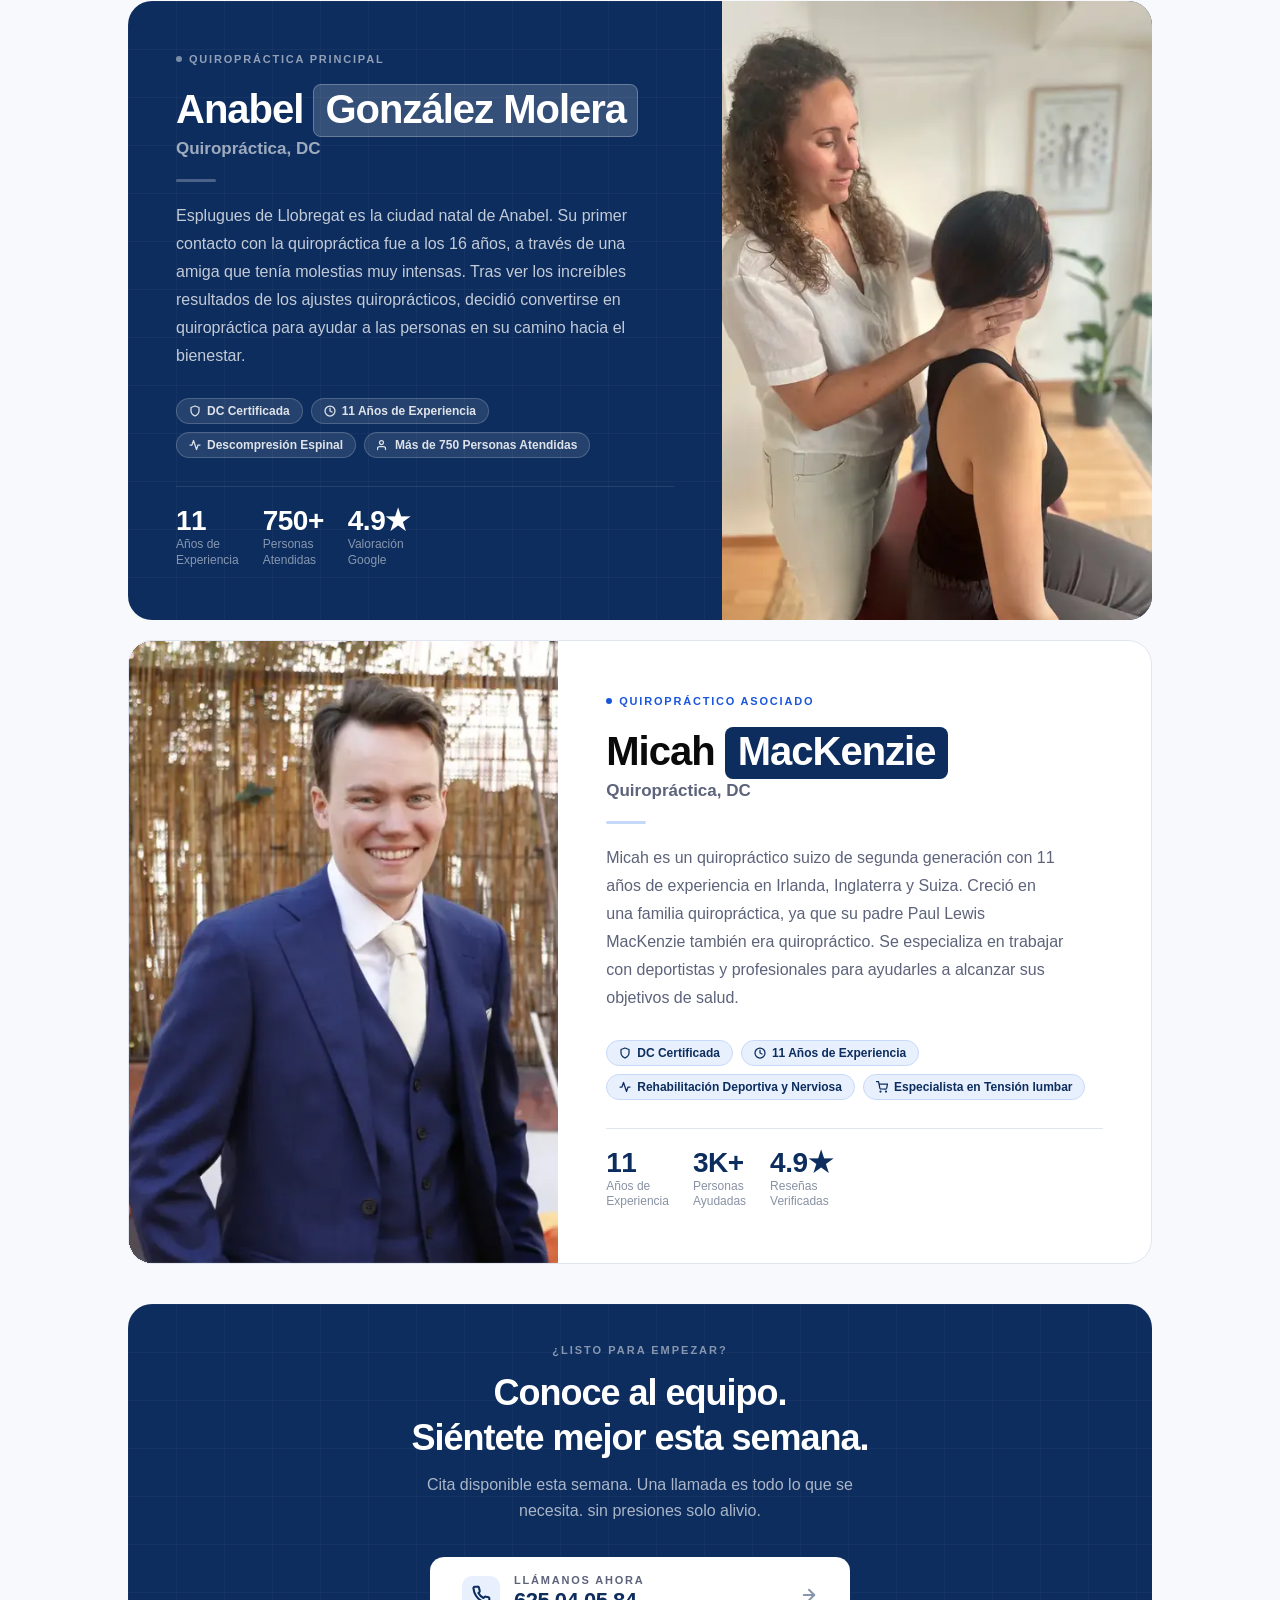
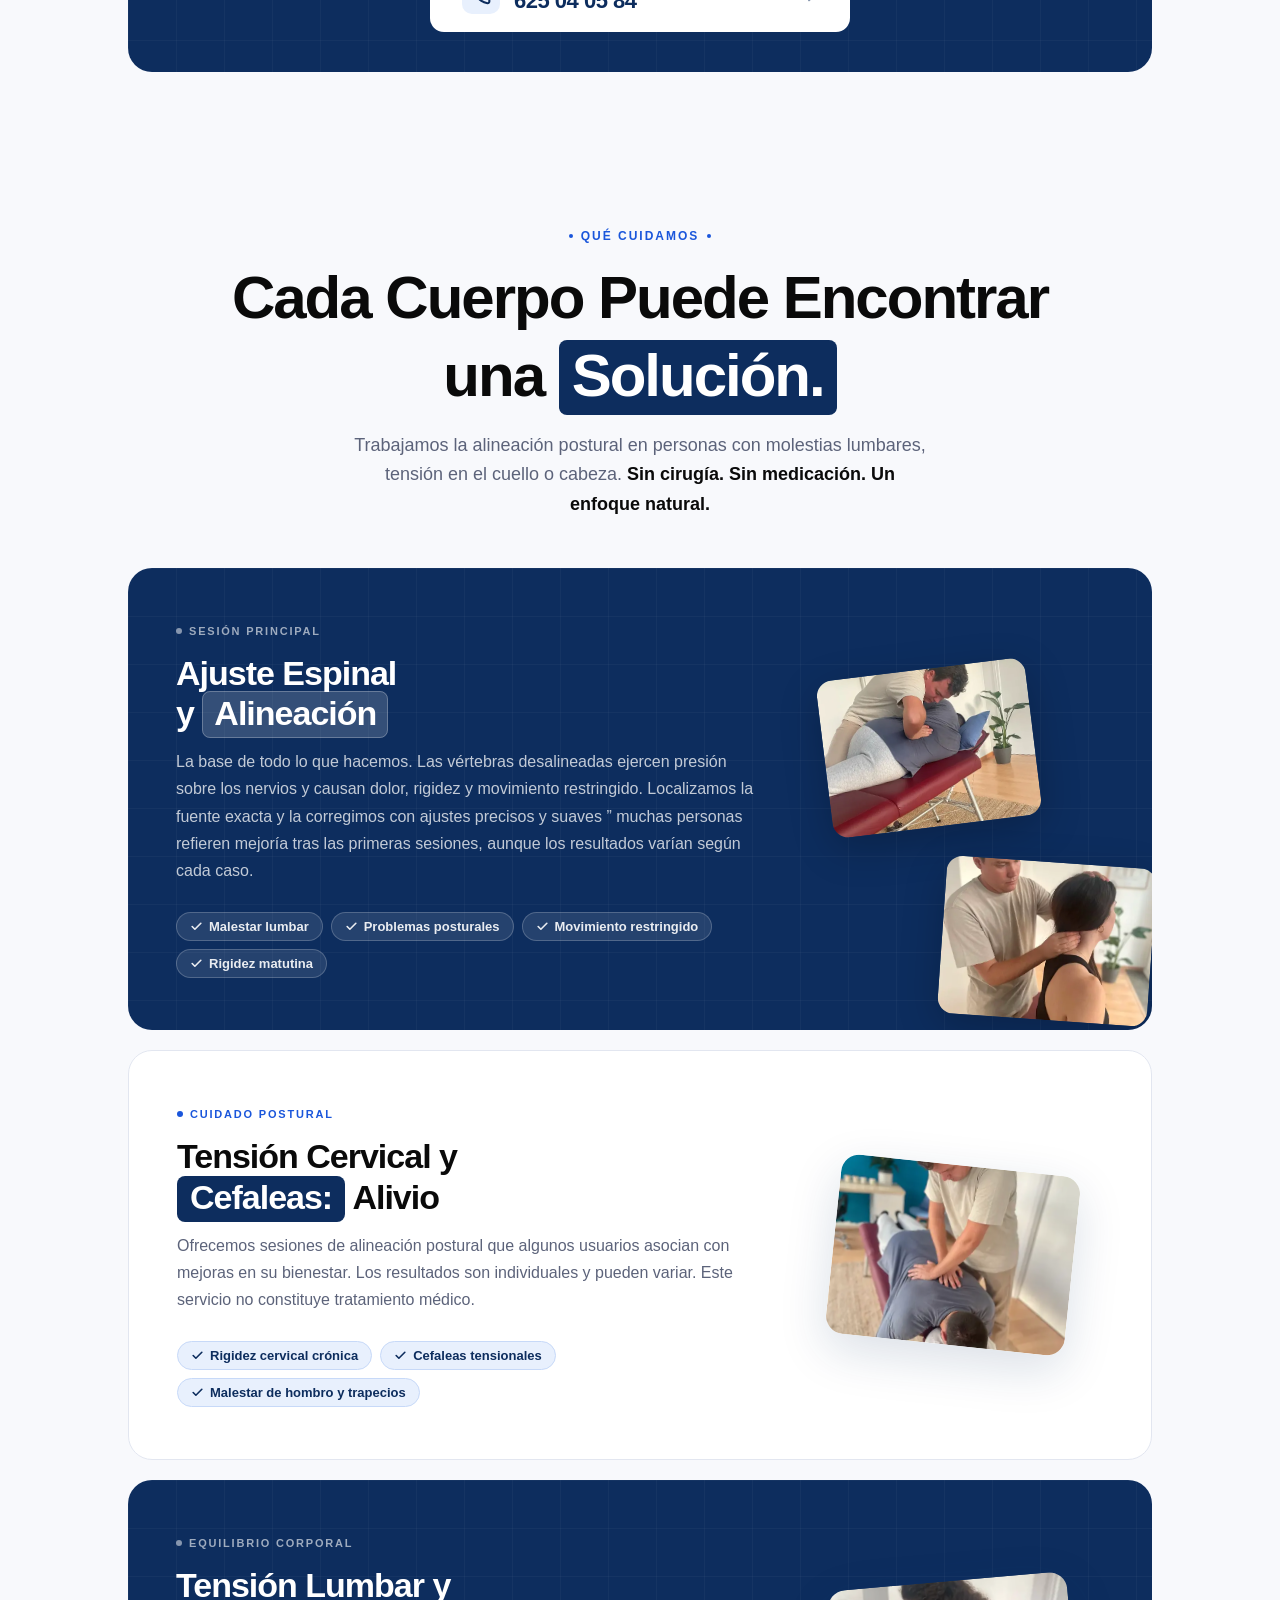
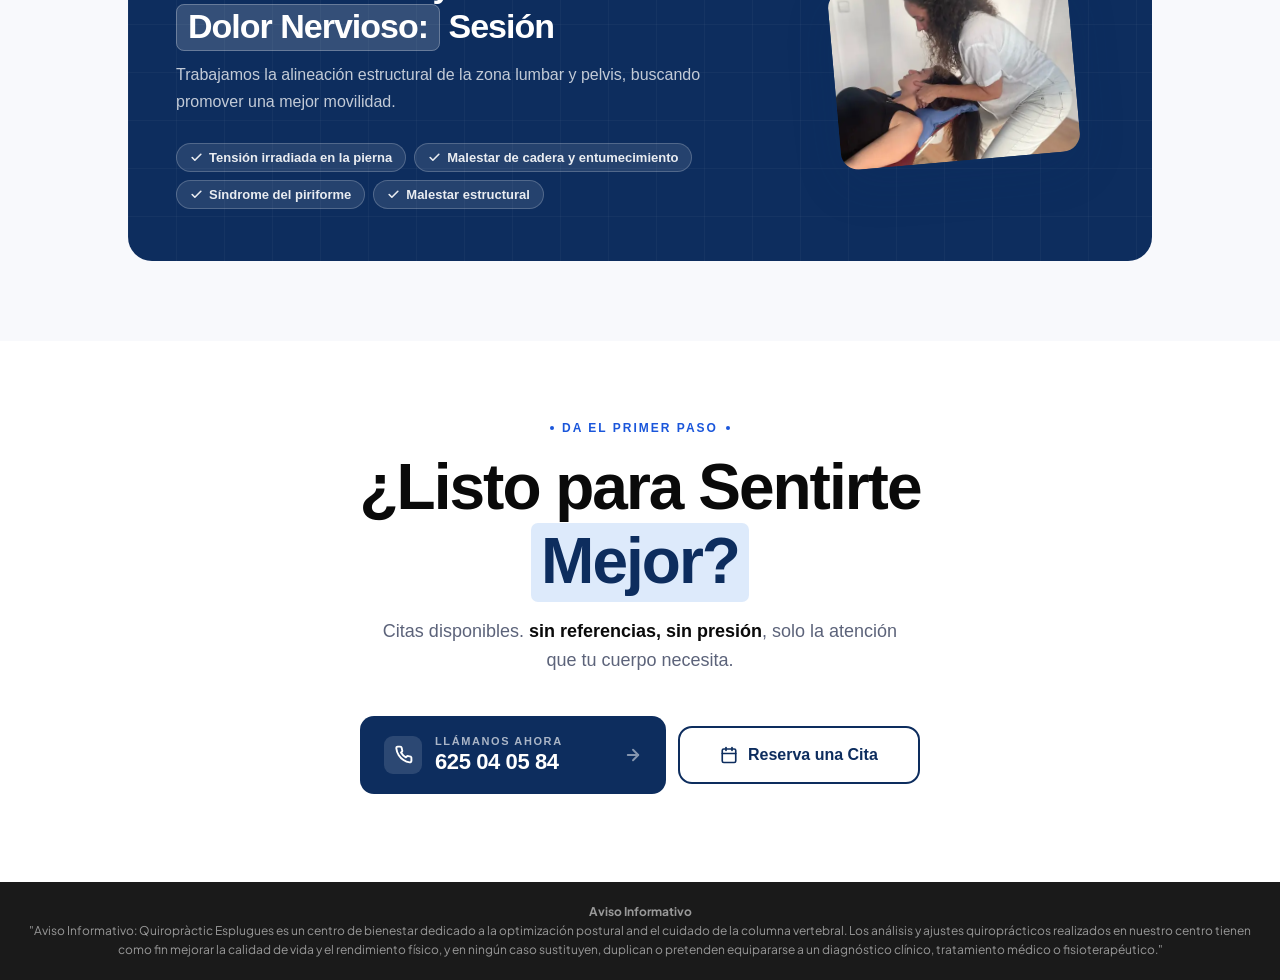
==== commit 6ab6f44e: "fix text" ====
--- a/index.html
+++ b/index.html
@@ -958,16 +958,6 @@
               </svg>Tensión cervical · Enfoque natural</span></div>
         </div>
         <div class="pg-item reveal" role="listitem">
-          <img src="./images/optimized/patient-back-treatment.webp" alt="Patient treatment" class="pg-img"
-            style="width: 100%; height: auto; display: block; border-radius: 12px;" loading="lazy" decoding="async">
-          <div class="pg-item-overlay" aria-hidden="true"><span class="pg-item-label"><svg width="14" height="14"
-                viewBox="0 0 24 24" fill="none" stroke="currentColor" stroke-width="2.5" stroke-linecap="round"
-                stroke-linejoin="round">
-                <path
-                  d="M20.84 4.61a5.5 5.5 0 00-7.78 0L12 5.67l-1.06-1.06a5.5 5.5 0 00-7.78 7.78l1.06 1.06L12 21.23l7.78-7.78 1.06-1.06a5.5 5.5 0 000-7.78z" />
-              </svg>Malestar de cadera · Rehabilitación deportiva</span></div>
-        </div>
-        <div class="pg-item reveal" role="listitem">
           <img src="./images/optimized/patient-shoulder-exam.webp" alt="Patient treatment" class="pg-img"
             style="width: 100%; height: auto; display: block; border-radius: 12px;" loading="lazy" decoding="async">
           <div class="pg-item-overlay" aria-hidden="true"><span class="pg-item-label"><svg width="14" height="14"
@@ -1532,7 +1522,7 @@
           <div class="cert-doc-label-bar" aria-hidden="true"></div>
           <div>
             <div class="cert-doc-name">Anabel González Molera</div>
-            <div class="cert-doc-role">Quiropráctica Principal &nbsp;·&nbsp; DC</div>
+            <div class="cert-doc-role">Quiropráctica Asociado &nbsp;·&nbsp; DC</div>
           </div>
         </div>
 
@@ -1612,7 +1602,7 @@
           <div class="cert-doc-label-bar" aria-hidden="true"></div>
           <div>
             <div class="cert-doc-name">Micah MacKenzie</div>
-            <div class="cert-doc-role">Quiropráctico Asociado &nbsp;·&nbsp; DC</div>
+            <div class="cert-doc-role">Quiropráctico Principal &nbsp;·&nbsp; DC</div>
           </div>
         </div>
 
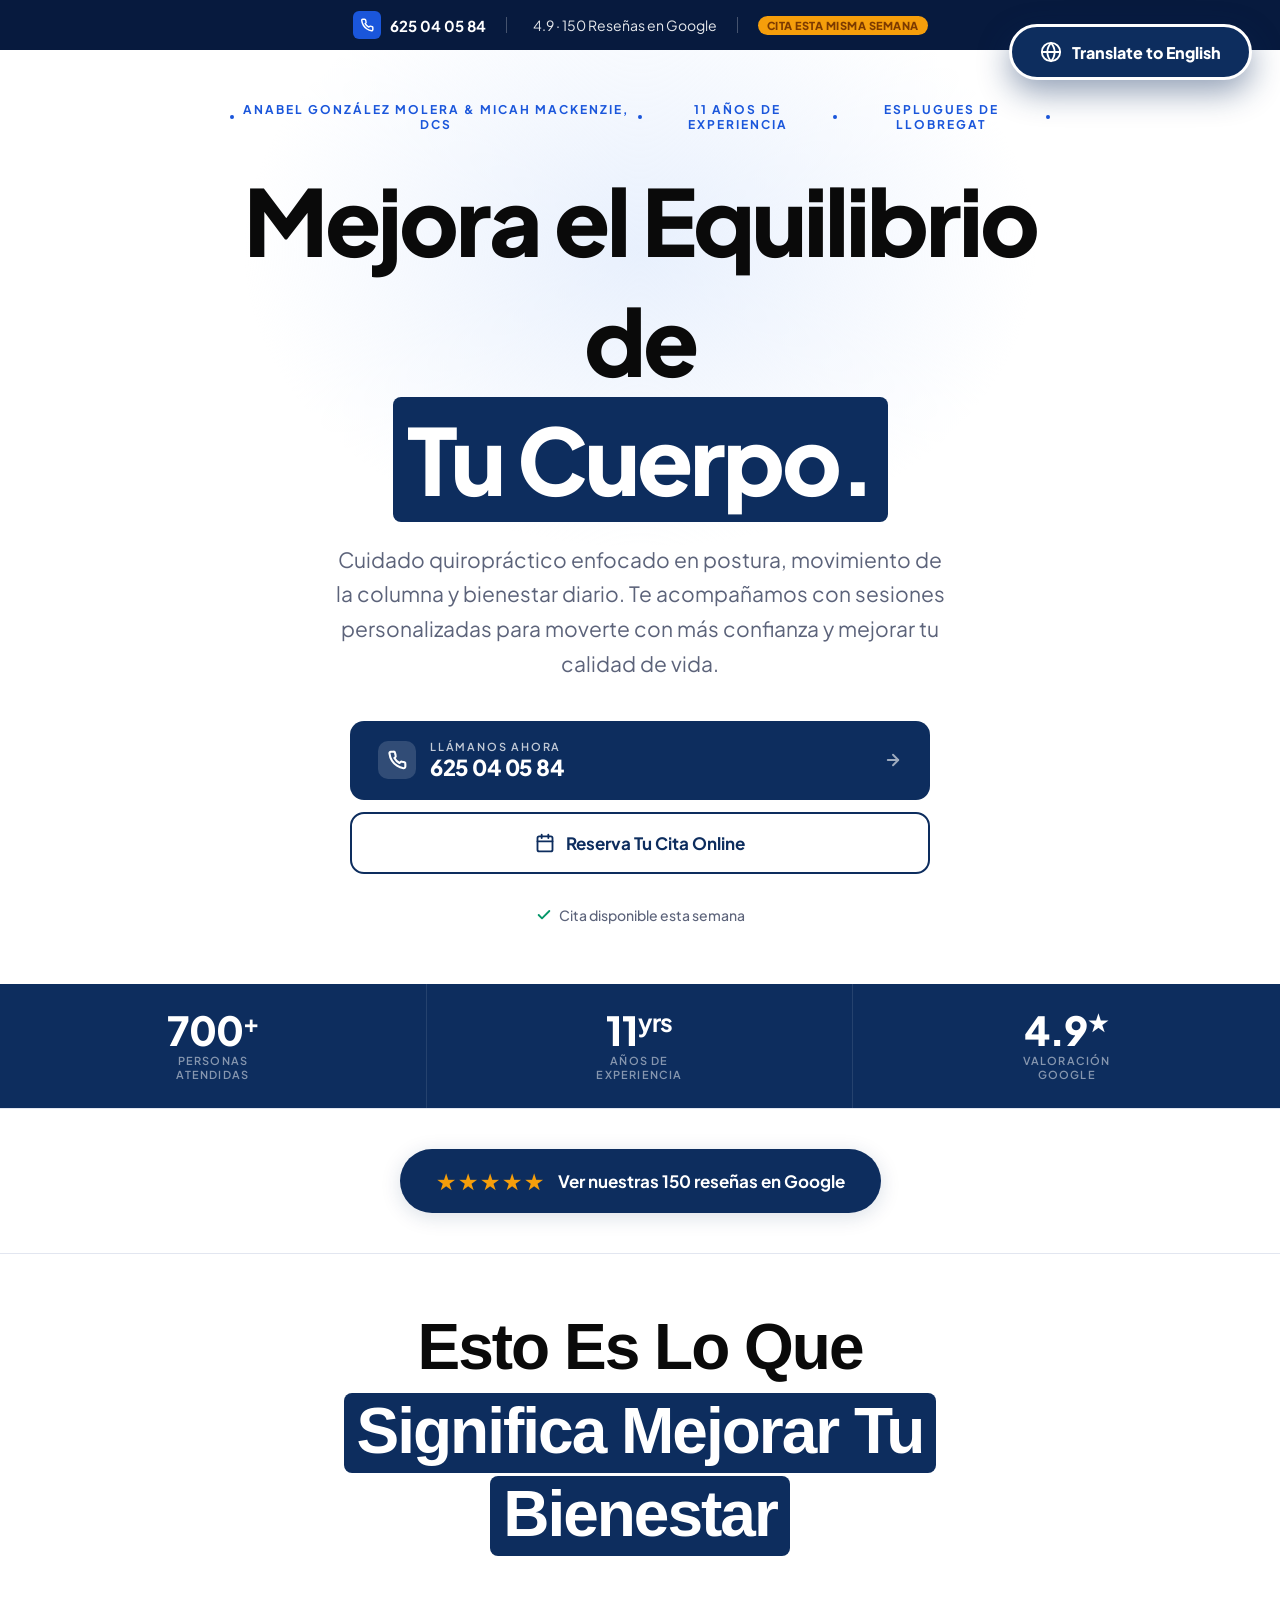
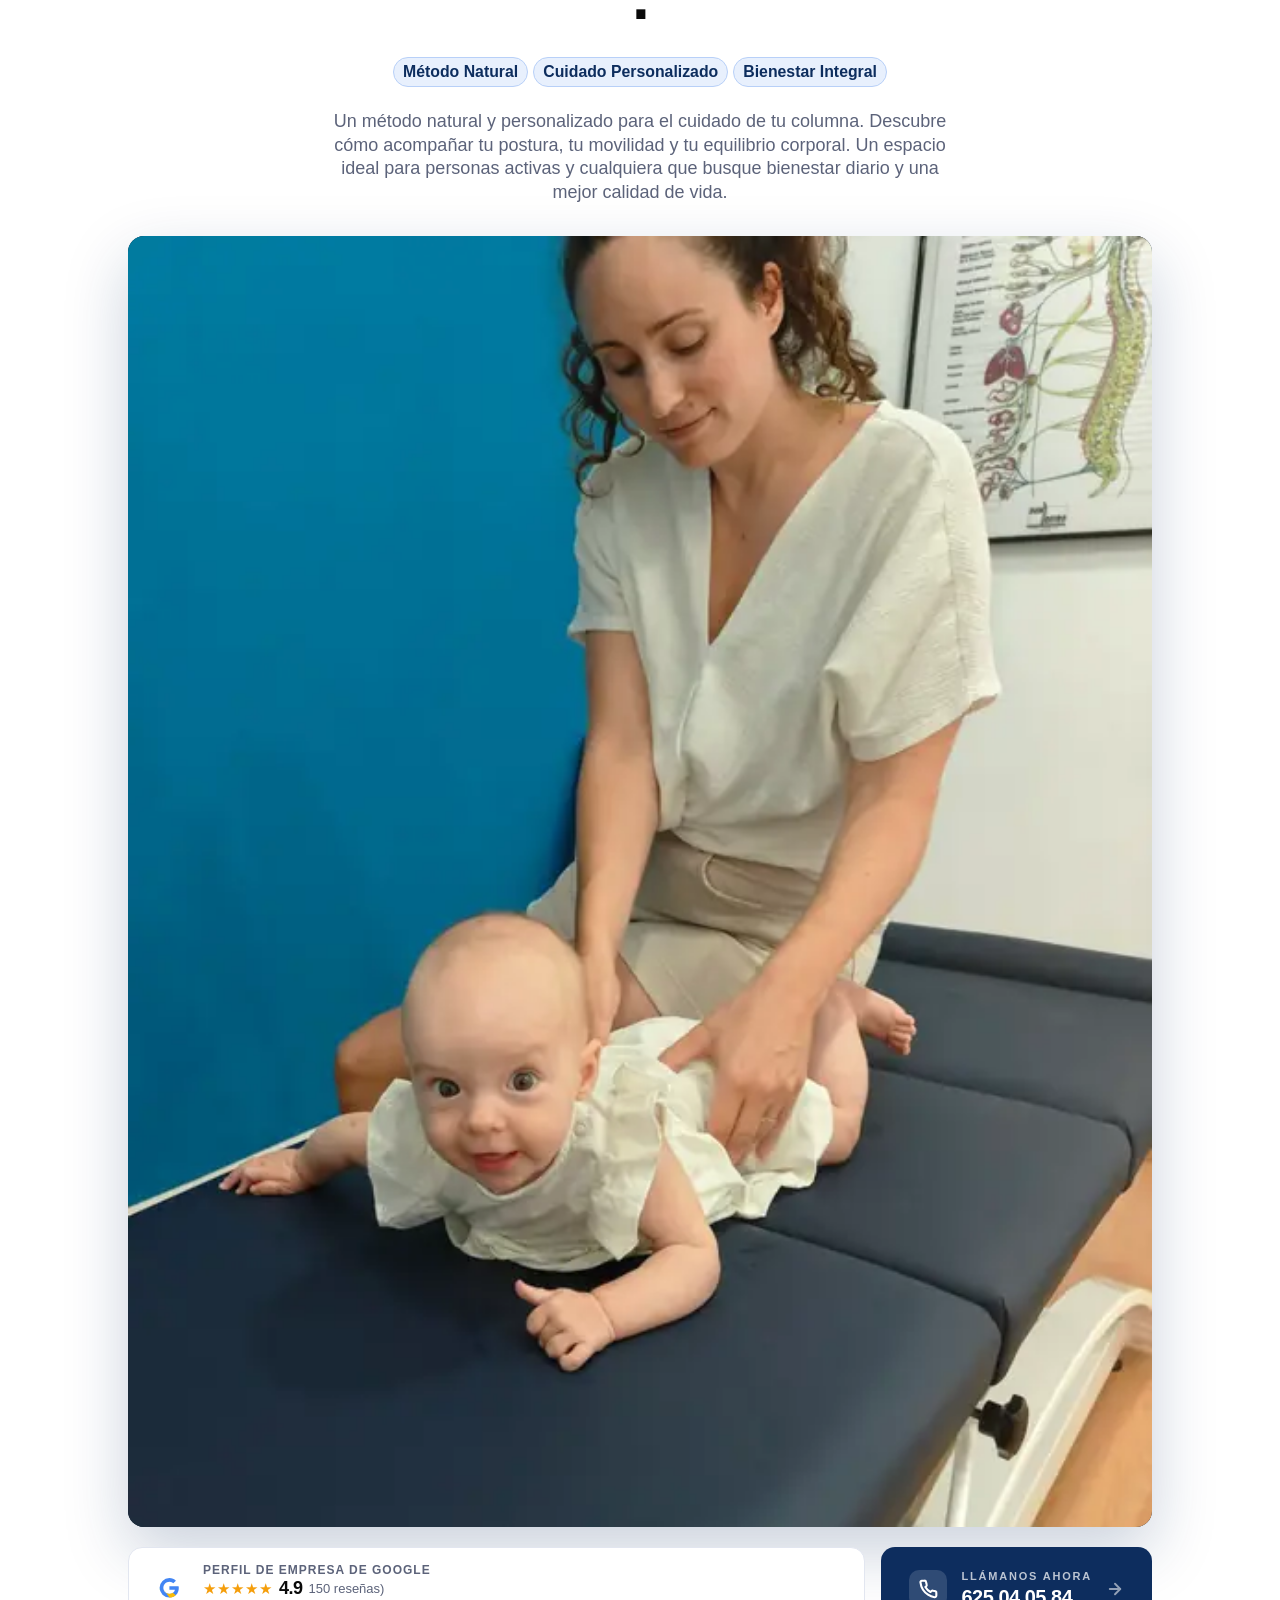
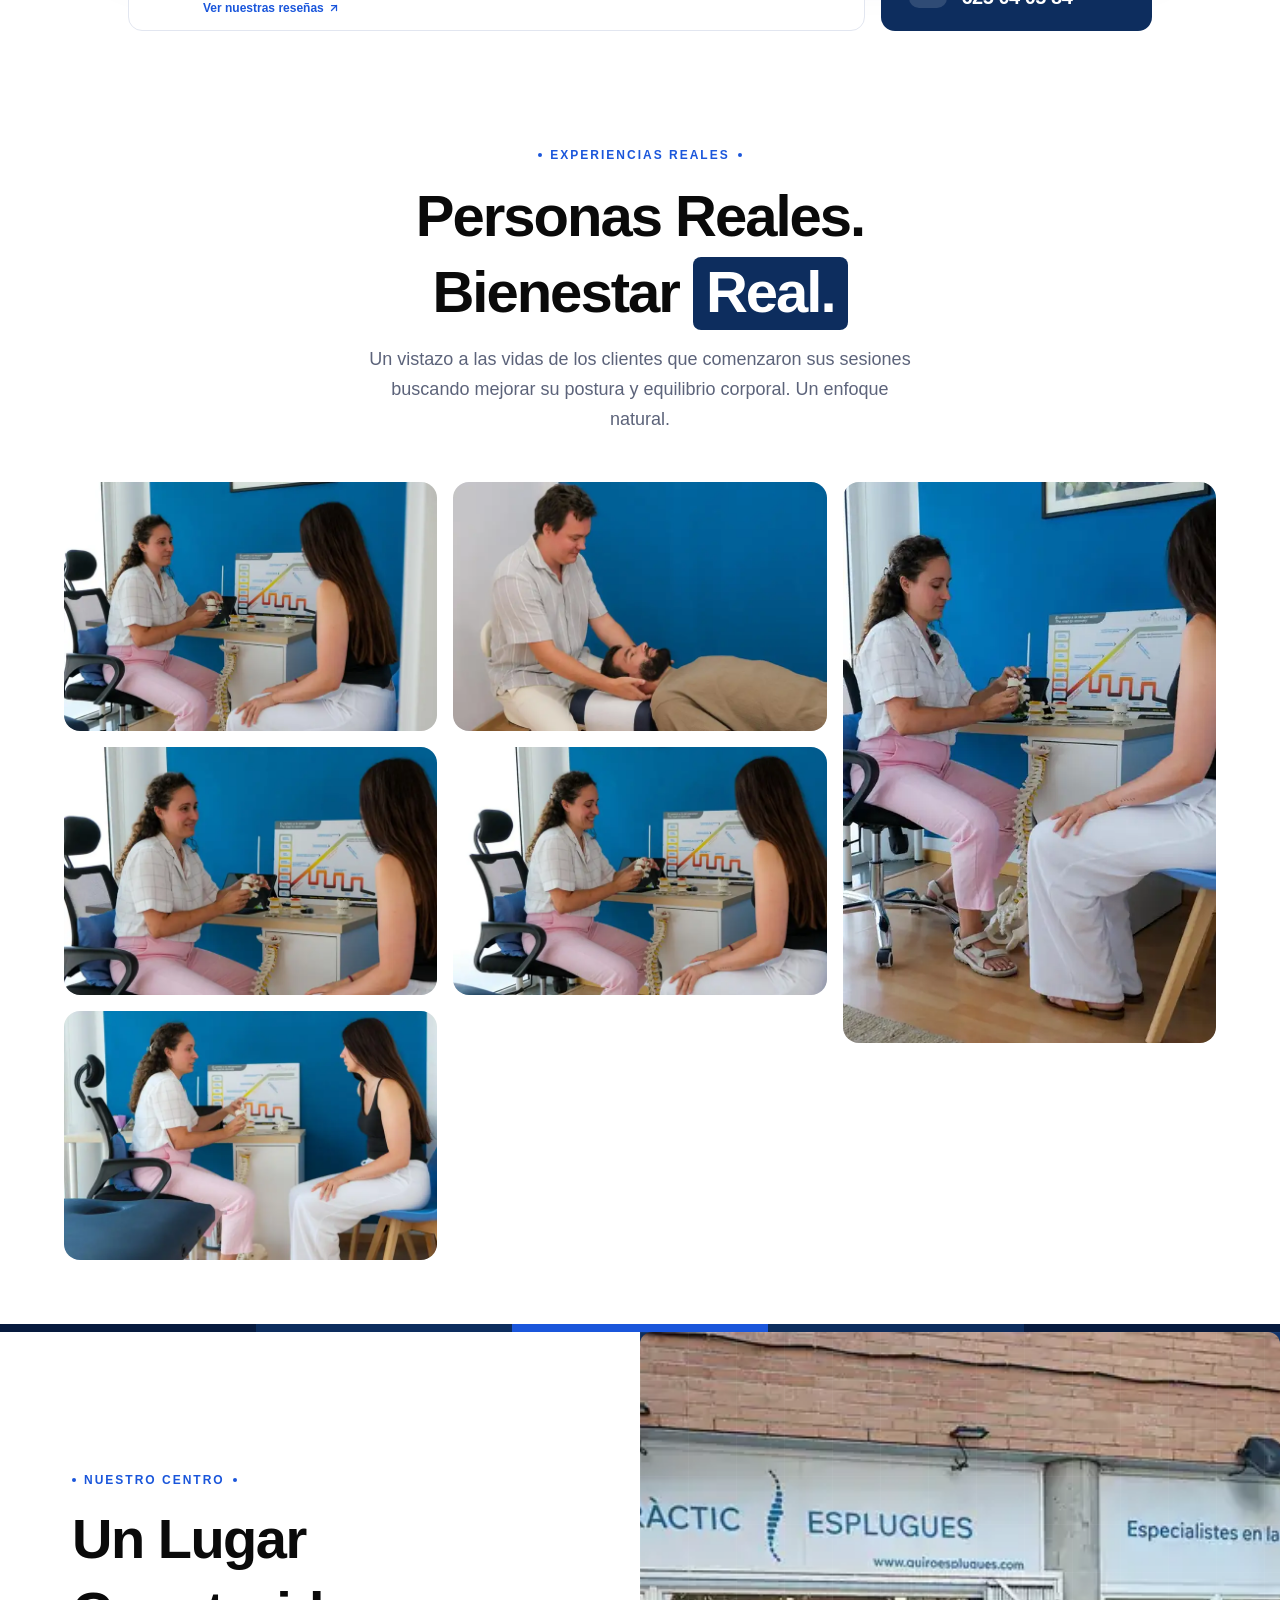
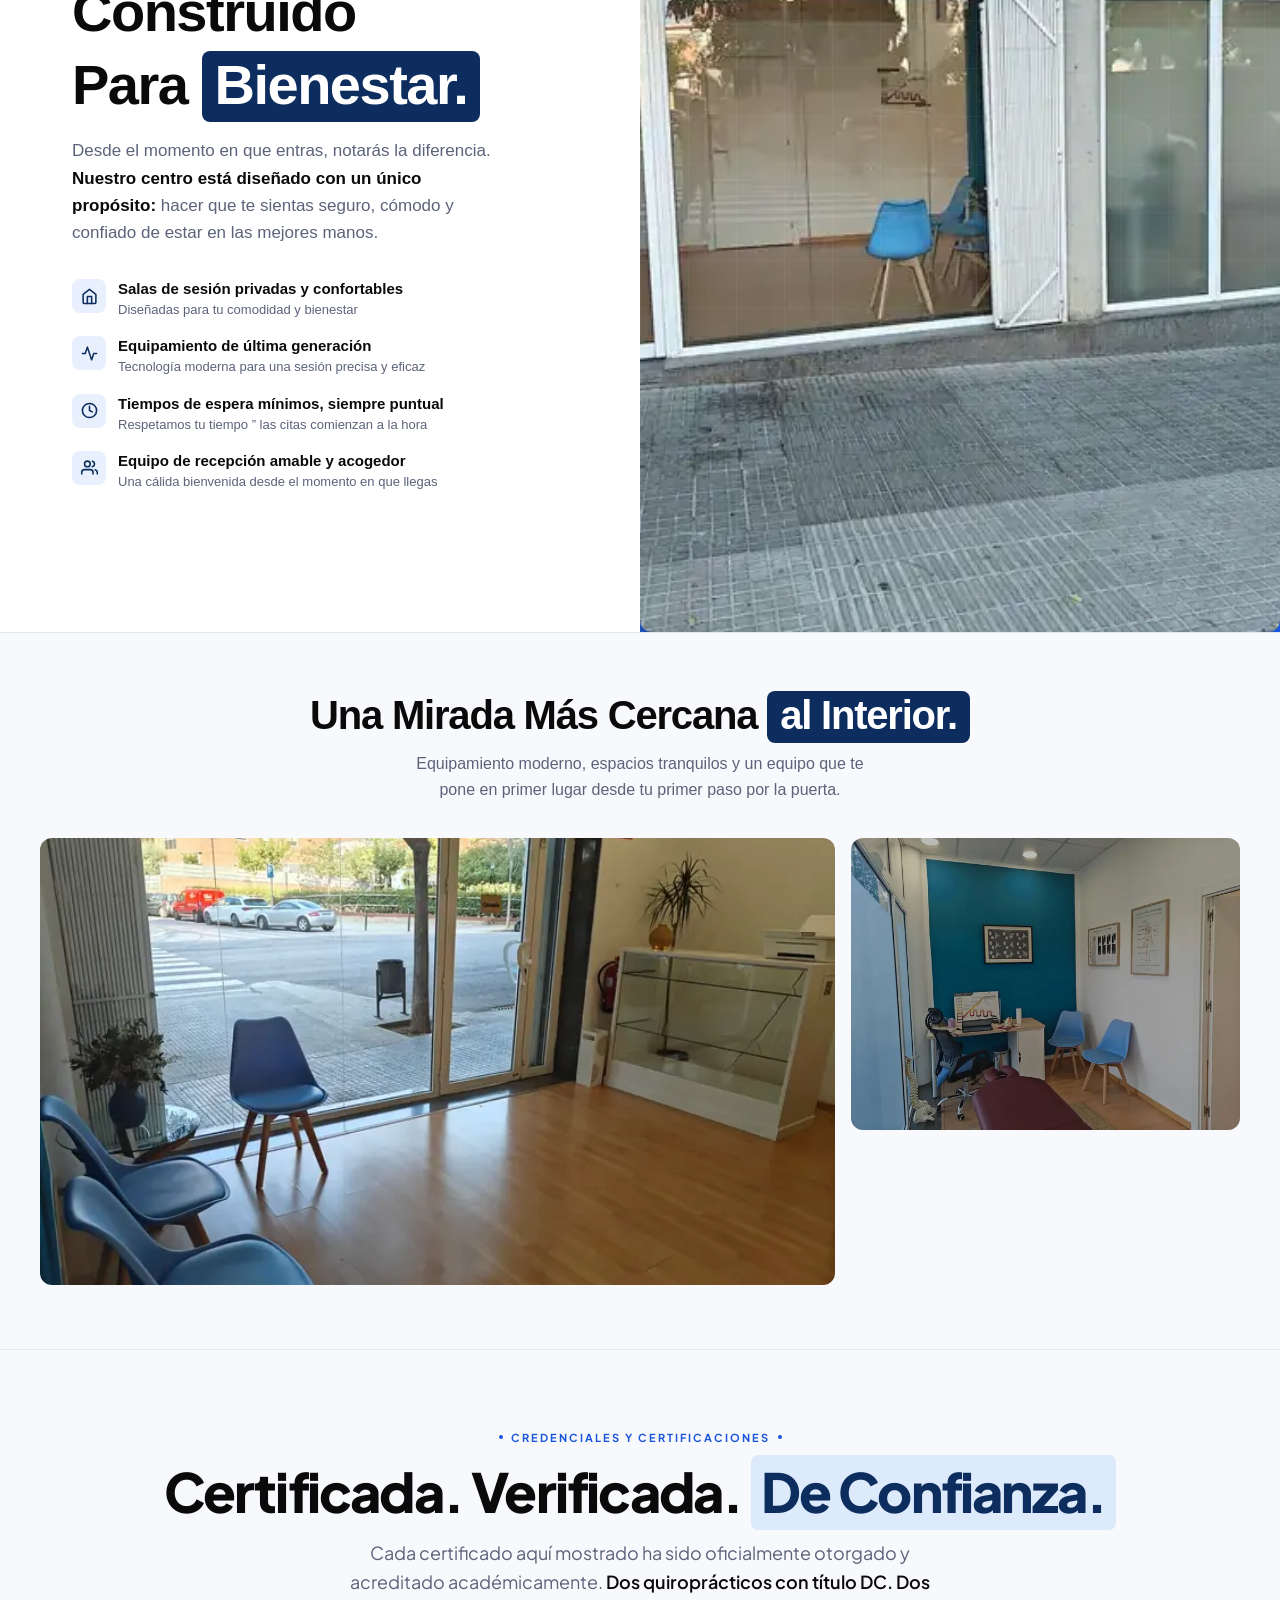
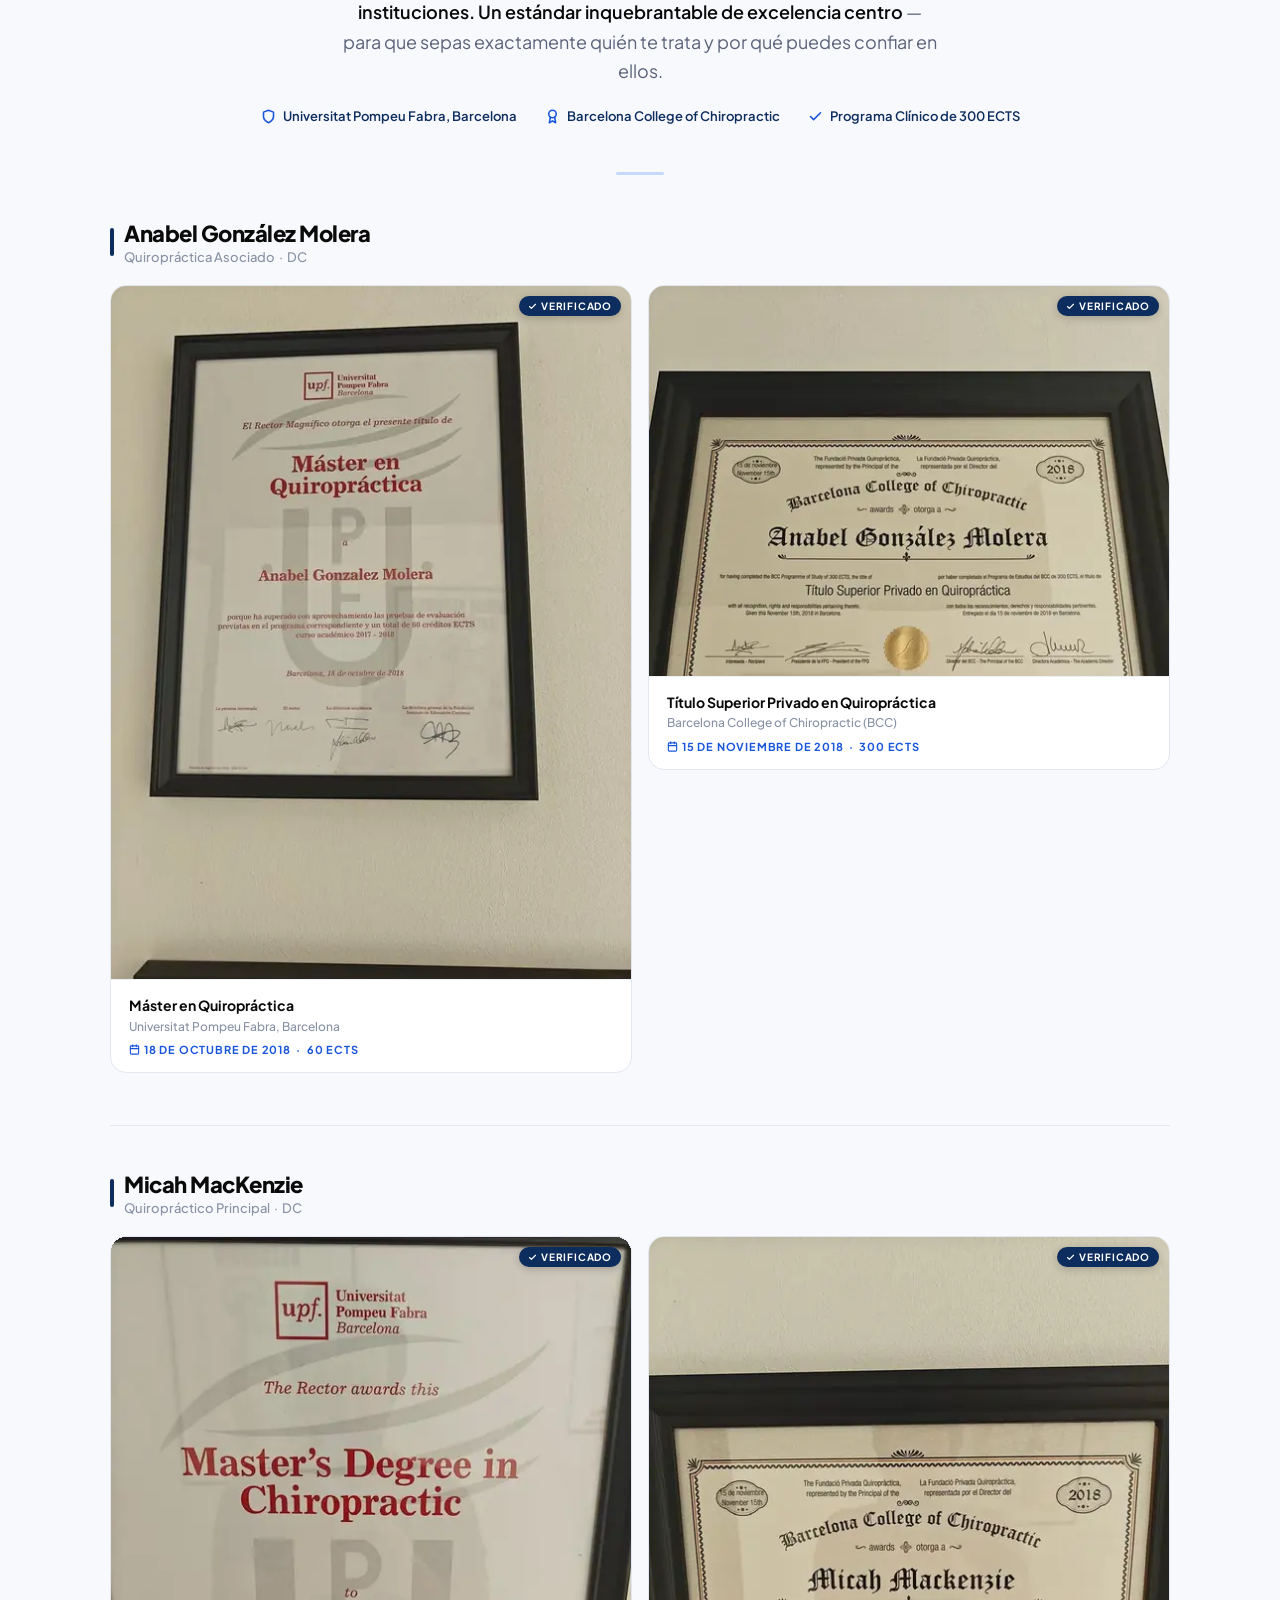
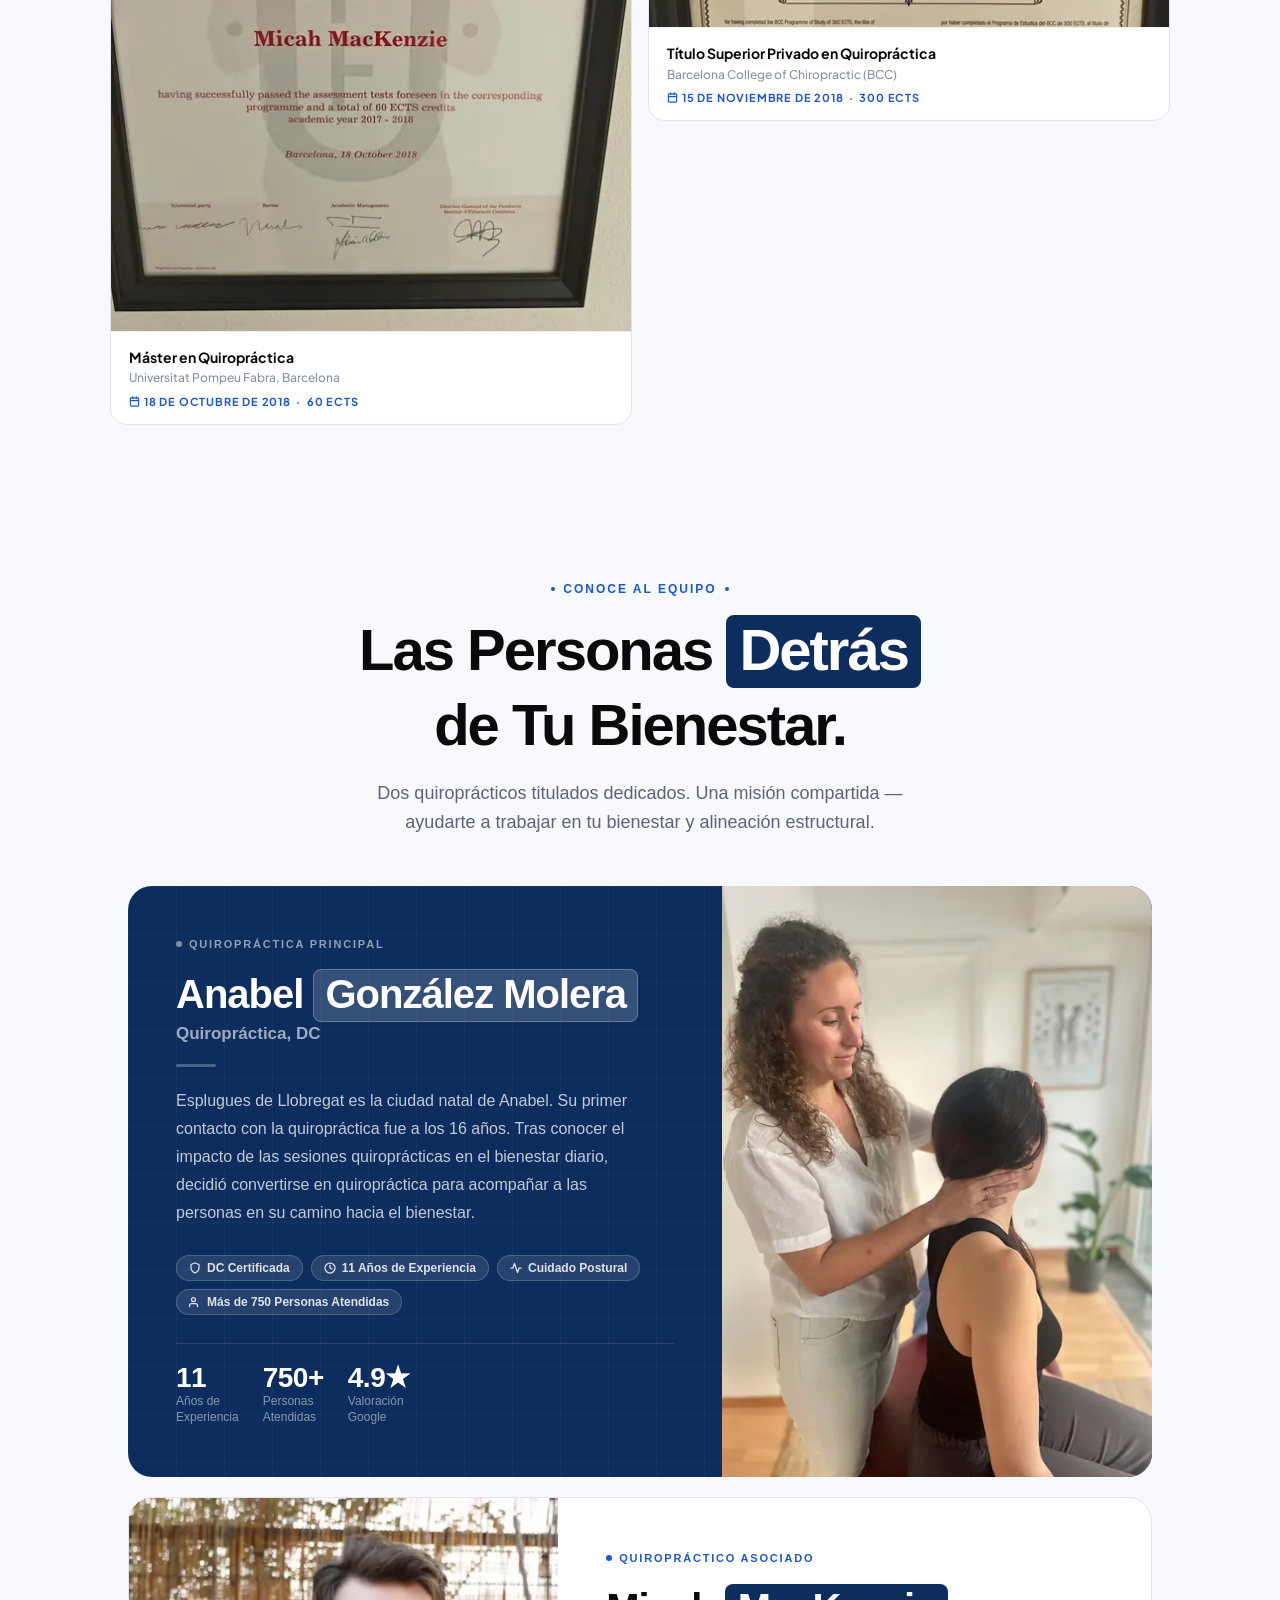
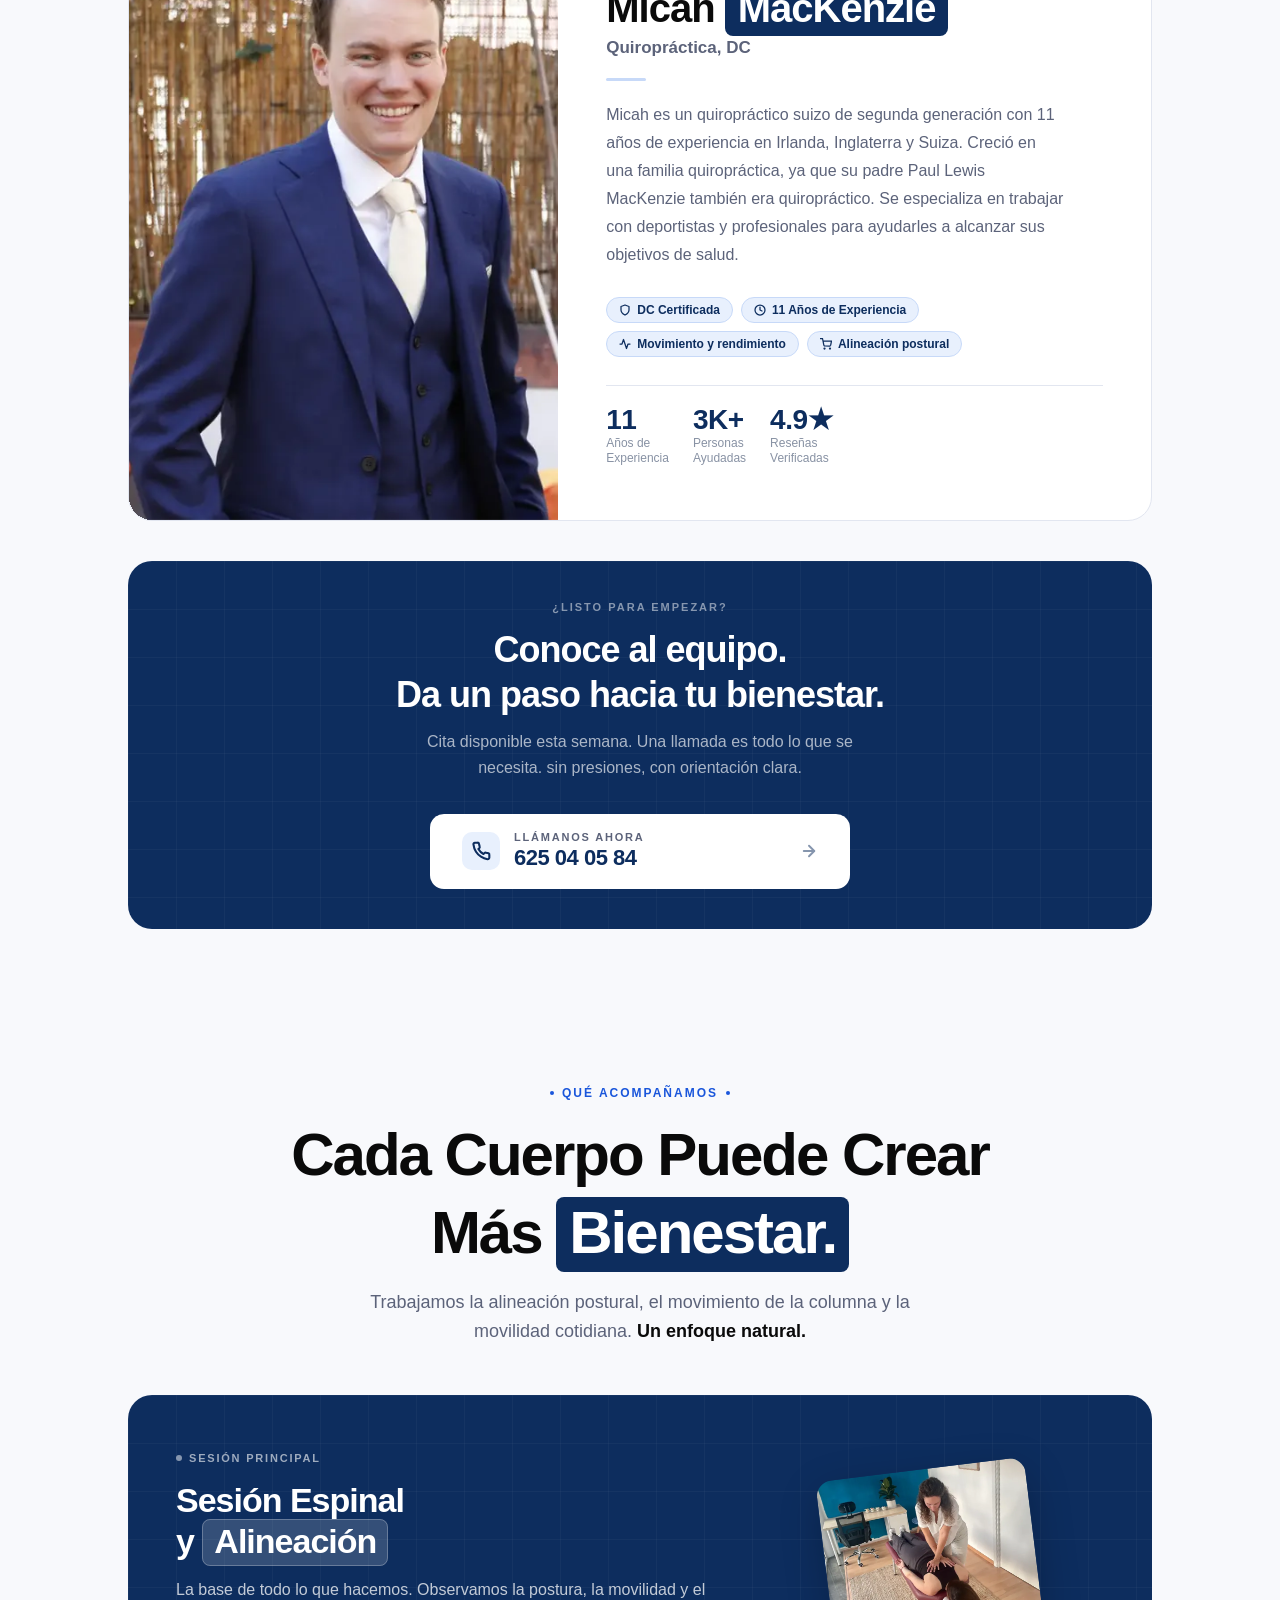
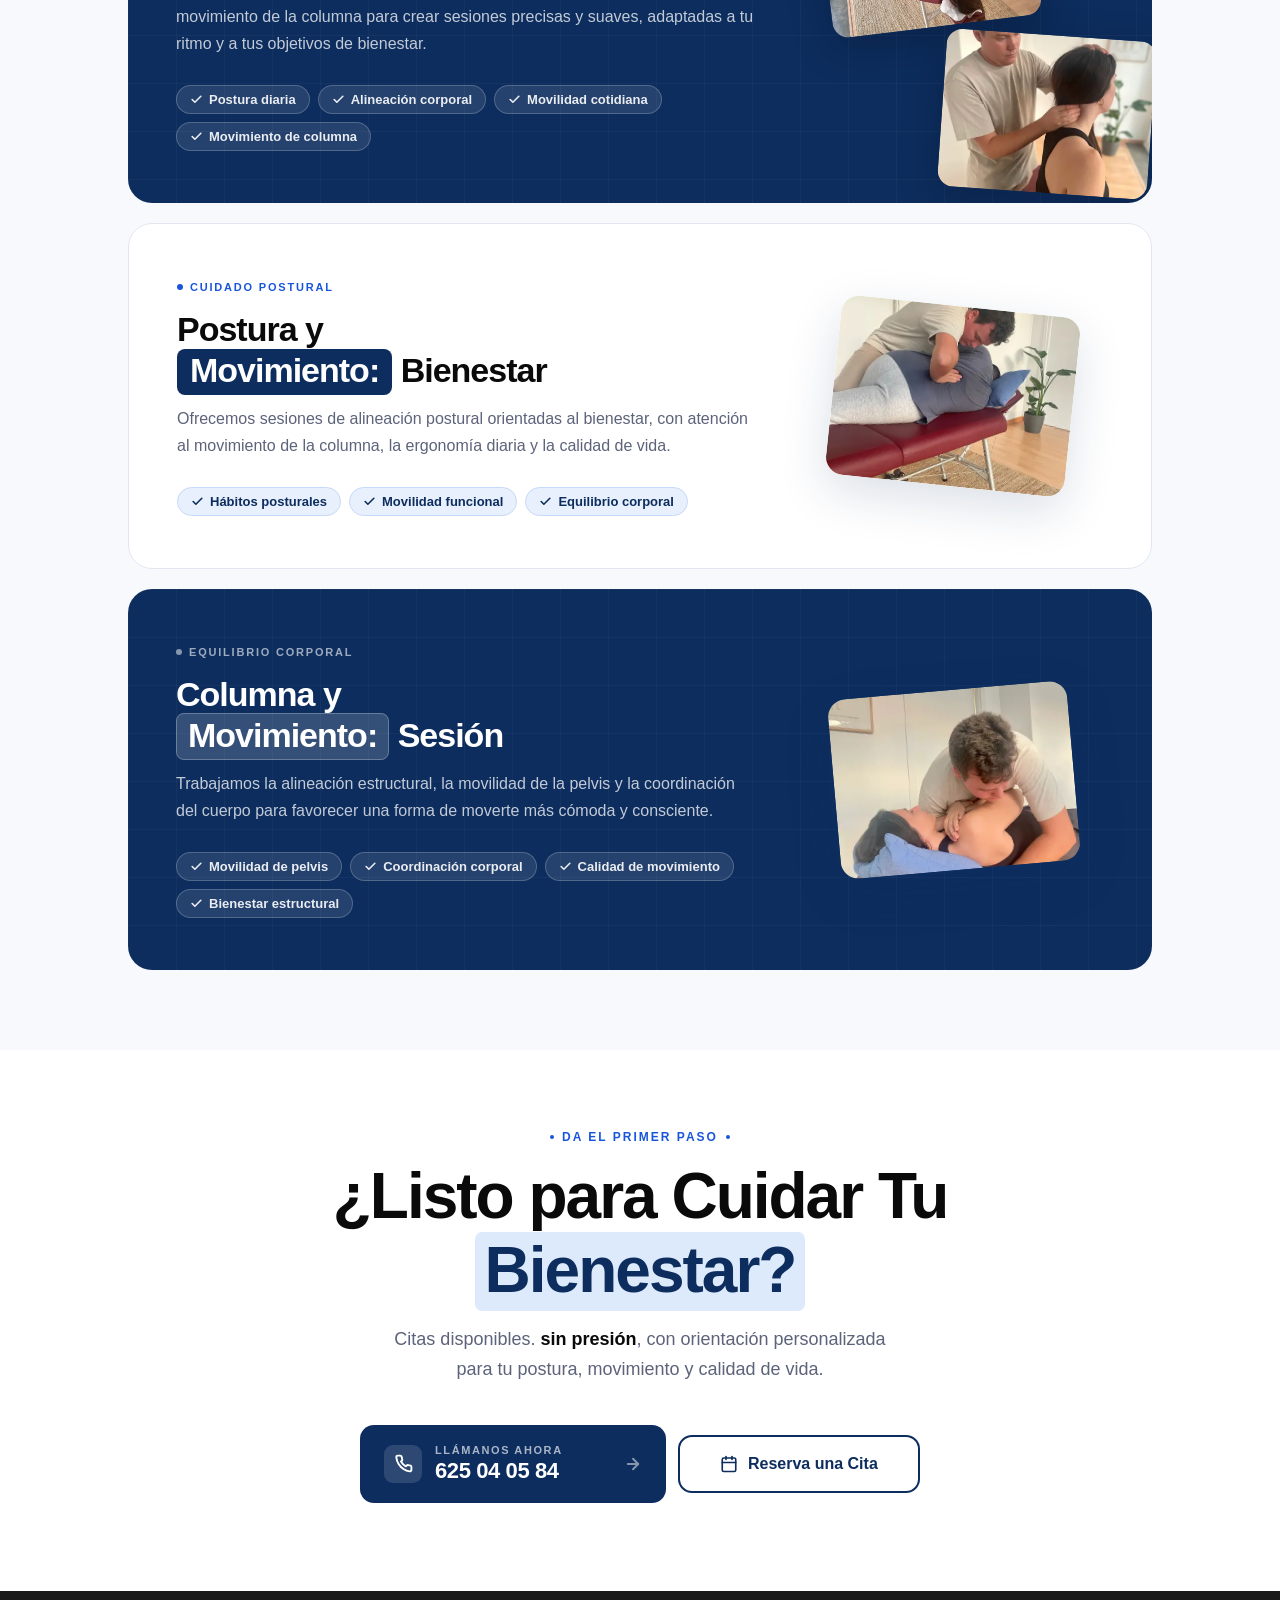
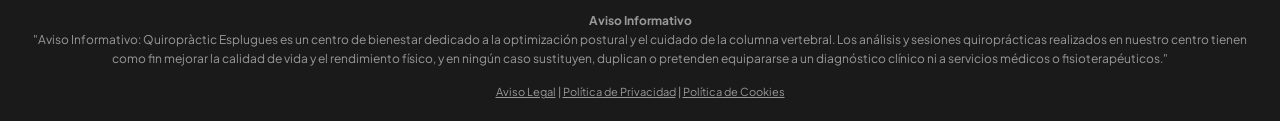
==== commit bd7d6681: "updated" ====
--- a/index.html
+++ b/index.html
@@ -640,15 +640,12 @@
         <span class="cred-dot" aria-hidden="true"></span>
       </div>
       <h1 class="headline" id="main-headline">
-        Restaura el Equilibrio de<br>
+        Mejora el Equilibrio de<br>
         <span class="hl">Tu Cuerpo.</span>
       </h1>
       <p class="subheadline">
-        <strong>Sin medicación. Sin cirugía. Enfoque natural de alineación precisa.</strong><br>
-        Ya sea en tu espalda, cuello, hombros o cabeza,
-        trabajamos con tu alineación corporal y postural.
-        Muchos usuarios reportan notar cambios desde las primeras sesiones. Los resultados pueden variar según cada
-        persona. Este servicio no constituye tratamiento médico.
+        Cuidado quiropráctico enfocado en postura, movimiento de la columna y bienestar diario.
+        Te acompañamos con sesiones personalizadas para moverte con más confianza y mejorar tu calidad de vida.
       </p>
       <div class="cta-group">
         <a href="tel:+34625040584" class="btn-call"
@@ -723,106 +720,6 @@
     </a>
   </div>
 
-  <!-- â”€â”€â”€ PAIN QUIZ â”€â”€â”€ -->
-  <section class="quiz-section reveal" id="quiz" aria-labelledby="quiz-title">
-    <div class="quiz-eyebrow">Evaluación de Postura en 30 Segundos</div>
-    <h2 class="quiz-title" id="quiz-title">¿Dónde sientes mayor tensión?<br>Cuéntanos y te diremos cómo podemos
-      ayudarte.</h2>
-    <p class="quiz-sub">Responde 3 preguntas rápidas y obtén una recomendación personalizada sin spam.</p>
-    <div class="quiz-progress" role="progressbar" aria-valuenow="33" aria-valuemin="0" aria-valuemax="100">
-      <div class="quiz-progress-fill" id="prog" style="width:33%"></div>
-    </div>
-    <div class="quiz-step active" id="step1">
-      <div class="quiz-step-label">Pregunta 1 de 3</div>
-      <div class="quiz-q">¿Dónde sientes mayor malestar o tensión actualmente?</div>
-      <div class="quiz-opts">
-        <button class="quiz-opt" data-key="loc" data-val="Lower Back" data-next="2">
-          <svg width="18" height="18" viewBox="0 0 24 24" fill="none" stroke="currentColor" stroke-width="2"
-            stroke-linecap="round" stroke-linejoin="round" aria-hidden="true">
-            <path d="M12 2L2 7l10 5 10-5-10-5z" />
-            <path d="M2 17l10 5 10-5" />
-            <path d="M2 12l10 5 10-5" />
-          </svg>
-          Zona lumbar
-        </button>
-        <button class="quiz-opt" data-key="loc" data-val="Neck / Shoulders" data-next="2">
-          <svg width="18" height="18" viewBox="0 0 24 24" fill="none" stroke="currentColor" stroke-width="2"
-            stroke-linecap="round" stroke-linejoin="round" aria-hidden="true">
-            <circle cx="12" cy="5" r="3" />
-            <line x1="12" y1="8" x2="12" y2="14" />
-            <line x1="9" y1="20" x2="15" y2="20" />
-            <line x1="12" y1="14" x2="9" y2="20" />
-            <line x1="12" y1="14" x2="15" y2="20" />
-          </svg>
-          Cuello / Hombros
-        </button>
-        <button class="quiz-opt" data-key="loc" data-val="Hip / Sciatica" data-next="2">
-          <svg width="18" height="18" viewBox="0 0 24 24" fill="none" stroke="currentColor" stroke-width="2"
-            stroke-linecap="round" stroke-linejoin="round" aria-hidden="true">
-            <path d="M9 18l3 3 3-3" />
-            <line x1="12" y1="2" x2="12" y2="21" />
-          </svg>
-          Cadera / Tensión lumbar
-        </button>
-        <button class="quiz-opt" data-key="loc" data-val="Headaches" data-next="2">
-          <svg width="18" height="18" viewBox="0 0 24 24" fill="none" stroke="currentColor" stroke-width="2"
-            stroke-linecap="round" stroke-linejoin="round" aria-hidden="true">
-            <circle cx="12" cy="12" r="10" />
-            <path d="M8 14s1.5 2 4 2 4-2 4-2" />
-            <line x1="9" y1="9" x2="9.01" y2="9" />
-            <line x1="15" y1="9" x2="15.01" y2="9" />
-          </svg>
-          Tensión en la cabeza
-        </button>
-      </div>
-    </div>
-    <div class="quiz-step" id="step2">
-      <div class="quiz-step-label">Pregunta 2 de 3</div>
-      <div class="quiz-q">¿Cuánto tiempo llevas con este malestar?</div>
-      <div class="quiz-opts">
-        <button class="quiz-opt" data-key="dur" data-val="A few days" data-next="3">Unos pocos días</button>
-        <button class="quiz-opt" data-key="dur" data-val="A few weeks" data-next="3">Unas pocas semanas</button>
-        <button class="quiz-opt" data-key="dur" data-val="Several months" data-next="3">Varios meses</button>
-        <button class="quiz-opt" data-key="dur" data-val="Years" data-next="3">Años</button>
-      </div>
-    </div>
-    <div class="quiz-step" id="step3">
-      <div class="quiz-step-label">Pregunta 3 de 3</div>
-      <div class="quiz-q">¿Qué es lo más importante para ti ahora mismo?</div>
-      <div class="quiz-opts">
-        <button class="quiz-opt" data-result="relief">Mejorar mi bienestar y alineación</button>
-        <button class="quiz-opt" data-result="sleep">Dormir mejor por las noches</button>
-        <button class="quiz-opt" data-result="move">Moverme sin límites</button>
-        <button class="quiz-opt" data-result="avoid">Evitar cirugía o medicación</button>
-      </div>
-    </div>
-    <div class="quiz-result" id="quiz-result" role="region" aria-live="polite">
-      <div class="result-eyebrow">Tu Recomendación Personalizada</div>
-      <div class="result-title" id="result-title"></div>
-      <div class="result-body" id="result-body"></div>
-      <div class="result-cta-group">
-        <a href="tel:+34625040584" class="result-btn-call">
-          <svg width="18" height="18" viewBox="0 0 24 24" fill="none" stroke="currentColor" stroke-width="2.5"
-            stroke-linecap="round" stroke-linejoin="round" aria-hidden="true">
-            <path
-              d="M22 16.92v3a2 2 0 01-2.18 2A19.79 19.79 0 0112 18.85a19.5 19.5 0 01-6-6 19.79 19.79 0 01-3.07-8.67A2 2 0 014.72 2h3a2 2 0 012 1.72c.13.96.36 1.9.66 2.81a2 2 0 01-.45 2.11L8.83 9.56A16 16 0 0015 15.64l1.1-1.1a2 2 0 012.11-.45c.91.3 1.85.52 2.81.65A2 2 0 0122 16.92z" />
-          </svg>
-          Llamar Ahora ” 625 04 05 84
-        </a>
-        <a href="https://quiroespluges.neptune.practicehub.io/p/booking/?lid=1&atid=2&locale=es&"
-          class="result-btn-book">
-          <svg width="18" height="18" viewBox="0 0 24 24" fill="none" stroke="currentColor" stroke-width="2.2"
-            stroke-linecap="round" stroke-linejoin="round" aria-hidden="true">
-            <rect x="3" y="4" width="18" height="18" rx="2" />
-            <line x1="16" y1="2" x2="16" y2="6" />
-            <line x1="8" y1="2" x2="8" y2="6" />
-            <line x1="3" y1="10" x2="21" y2="10" />
-          </svg>
-          Reserva Tu Visita Online
-        </a>
-      </div>
-    </div>
-  </section>
   <!-- â”€â”€â”€ SOCIAL PROOF â”€â”€â”€ -->
   <section class="sec sec--white sp-section" aria-labelledby="sp-heading">
     <div class="sp-text">
@@ -832,20 +729,15 @@
         .
       </h2>
       <p class="sp-sub">
-        Descubre cómo personas reales describen su vida
-        <strong>antes y después</strong> de su primera visita.
-        <span class="tag">Sin cirugía</span>
-        <span class="tag">Sin medicación</span>
-        <span class="tag">Sin largas esperas</span>
-        solo <strong>trabajo de corrección espinal</strong> con el que muchos usuarios reportan mejoras
-        desde el primer ajuste.
+        <span class="tag">Método Natural</span>
+        <span class="tag">Cuidado Personalizado</span>
+        <span class="tag">Bienestar Integral</span><br><br>
+        Un método natural y personalizado para el cuidado de tu columna. Descubre cómo acompañar tu postura, tu movilidad y tu equilibrio corporal. Un espacio ideal para personas activas y cualquiera que busque bienestar diario y una mejor calidad de vida.
       </p>
     </div>
-    <div class="sp-image-wrap"
-      style="width: 80vw; max-width: 1100px; margin: 0 auto; border-radius: 16px; overflow: hidden; box-shadow: 0 24px 64px rgba(13,45,94,.22);">
-      <img src="./images/optimized/freedom.webp" alt="Chiropractic care results"
-        style="width: 100%; height: auto; display: block; border-radius: 16px; min-height: 300px; background: linear-gradient(160deg, #0d2d5e 0%, #071a3e 55%, #0a0f1e 100%);"
-        loading="lazy" decoding="async" />
+    <div class="sp-image-wrap">
+      <img src="./images/optimized/IMG_20240902_130352.jpg.webp" alt="Sesión de bienestar familiar en Quiropràctic Esplugues"
+        decoding="async" />
     </div>
     <div class="sp-bottom-bar">
       <a href="https://share.google/RJOvCiBTa5LTGlaOm" target="_blank" rel="noopener noreferrer" class="sp-google-badge"
@@ -907,114 +799,75 @@
         <span class="eyebrow-dot" aria-hidden="true"></span>
       </div>
       <h2 class="sec-heading" id="pg-heading">
-        Personas Reales.<br>Alivio <span class="chip">Real.</span>
+        Personas Reales.<br>Bienestar <span class="chip">Real.</span>
       </h2>
       <p class="sec-sub">
         Un vistazo a las vidas de los clientes que comenzaron sus sesiones
         buscando mejorar su postura y equilibrio corporal.
-        <strong>Sin cirugía. Sin medicación.</strong> Un enfoque natural.
+         Un enfoque natural.
       </p>
     </header>
     <div class="pg-grid-wrap">
-      <div class="pg-masonry" role="list" aria-label="Galería de fotos de pacientes">
+      <div class="pg-masonry" role="list" aria-label="Galería de fotos de bienestar postural">
         <div class="pg-item reveal" role="listitem">
-          <img src="./images/optimized/patient-treatment-1.webp" alt="Patient treatment" class="pg-img"
-            style="width: 100%; height: auto; display: block; border-radius: 12px;" loading="lazy" decoding="async">
+          <img src="./images/optimized/anabel-spine-model-consultation.webp" alt="Anabel explica un modelo de columna durante una consulta" class="pg-img"
+            style="width: 100%; height: auto; display: block; border-radius: 12px;" decoding="async">
           <div class="pg-item-overlay" aria-hidden="true"><span class="pg-item-label"><svg width="14" height="14"
                 viewBox="0 0 24 24" fill="none" stroke="currentColor" stroke-width="2.5" stroke-linecap="round"
                 stroke-linejoin="round">
                 <path
                   d="M20.84 4.61a5.5 5.5 0 00-7.78 0L12 5.67l-1.06-1.06a5.5 5.5 0 00-7.78 7.78l1.06 1.06L12 21.23l7.78-7.78 1.06-1.06a5.5 5.5 0 000-7.78z" />
-              </svg>Malestar de espalda · Plan de cuidado personalizado</span></div>
+              </svg>Postura consciente · Plan de cuidado personalizado</span></div>
         </div>
         <div class="pg-item reveal" role="listitem">
-          <img src="./images/optimized/patient-treatment-2.webp" alt="Patient treatment" class="pg-img"
-            style="width: 100%; height: auto; display: block; border-radius: 12px;" loading="lazy" decoding="async">
+          <img src="./images/optimized/anabel-recovery-plan-discussion.webp" alt="Consulta sobre bienestar postural" class="pg-img"
+            style="width: 100%; height: auto; display: block; border-radius: 12px;" decoding="async">
           <div class="pg-item-overlay" aria-hidden="true"><span class="pg-item-label"><svg width="14" height="14"
                 viewBox="0 0 24 24" fill="none" stroke="currentColor" stroke-width="2.5" stroke-linecap="round"
                 stroke-linejoin="round">
                 <path
                   d="M20.84 4.61a5.5 5.5 0 00-7.78 0L12 5.67l-1.06-1.06a5.5 5.5 0 00-7.78 7.78l1.06 1.06L12 21.23l7.78-7.78 1.06-1.06a5.5 5.5 0 000-7.78z" />
-              </svg>Malestar de cuello · Plan de sesiones</span></div>
+              </svg>Movimiento de columna · Plan de sesiones</span></div>
         </div>
         <div class="pg-item reveal" role="listitem">
-          <img src="./images/optimized/patient-treatment-3.webp" alt="Patient treatment" class="pg-img"
-            style="width: 100%; height: auto; display: block; border-radius: 12px;" loading="lazy" decoding="async">
+          <img src="./images/optimized/anabel-initial-spine-consultation.webp" alt="Consulta quiropráctica con revisión postural" class="pg-img"
+            style="width: 100%; height: auto; display: block; border-radius: 12px;" decoding="async">
           <div class="pg-item-overlay" aria-hidden="true"><span class="pg-item-label"><svg width="14" height="14"
                 viewBox="0 0 24 24" fill="none" stroke="currentColor" stroke-width="2.5" stroke-linecap="round"
                 stroke-linejoin="round">
                 <path
                   d="M20.84 4.61a5.5 5.5 0 00-7.78 0L12 5.67l-1.06-1.06a5.5 5.5 0 00-7.78 7.78l1.06 1.06L12 21.23l7.78-7.78 1.06-1.06a5.5 5.5 0 000-7.78z" />
-              </svg>Tensión lumbar · Proceso de mejora progresiva</span></div>
+              </svg>Alineación corporal · Proceso progresivo</span></div>
         </div>
         <div class="pg-item reveal" role="listitem">
-          <img src="./images/optimized/patient-neck-treatment.webp" alt="Patient treatment" class="pg-img"
-            style="width: 100%; height: auto; display: block; border-radius: 12px;" loading="lazy" decoding="async">
+          <img src="./images/optimized/micah-neck-assessment.webp" alt="Micah realiza una valoración postural" class="pg-img"
+            style="width: 100%; height: auto; display: block; border-radius: 12px;" decoding="async">
           <div class="pg-item-overlay" aria-hidden="true"><span class="pg-item-label"><svg width="14" height="14"
                 viewBox="0 0 24 24" fill="none" stroke="currentColor" stroke-width="2.5" stroke-linecap="round"
                 stroke-linejoin="round">
                 <path
                   d="M20.84 4.61a5.5 5.5 0 00-7.78 0L12 5.67l-1.06-1.06a5.5 5.5 0 00-7.78 7.78l1.06 1.06L12 21.23l7.78-7.78 1.06-1.06a5.5 5.5 0 000-7.78z" />
-              </svg>Tensión cervical · Enfoque natural</span></div>
+              </svg>Movilidad cotidiana · Enfoque natural</span></div>
         </div>
         <div class="pg-item reveal" role="listitem">
-          <img src="./images/optimized/patient-shoulder-exam.webp" alt="Patient treatment" class="pg-img"
-            style="width: 100%; height: auto; display: block; border-radius: 12px;" loading="lazy" decoding="async">
+          <img src="./images/optimized/anabel-patient-education.webp" alt="Educación quiropráctica personalizada durante la consulta" class="pg-img"
+            style="width: 100%; height: auto; display: block; border-radius: 12px;" decoding="async">
           <div class="pg-item-overlay" aria-hidden="true"><span class="pg-item-label"><svg width="14" height="14"
                 viewBox="0 0 24 24" fill="none" stroke="currentColor" stroke-width="2.5" stroke-linecap="round"
                 stroke-linejoin="round">
                 <path
                   d="M20.84 4.61a5.5 5.5 0 00-7.78 0L12 5.67l-1.06-1.06a5.5 5.5 0 00-7.78 7.78l1.06 1.06L12 21.23l7.78-7.78 1.06-1.06a5.5 5.5 0 000-7.78z" />
-              </svg>Corrección postural · 4 semanas</span></div>
+              </svg>Cuidado postural · 4 semanas</span></div>
         </div>
         <div class="pg-item reveal" role="listitem">
-          <img src="./images/optimized/patient-cervical-treatment.webp" alt="Patient treatment" class="pg-img"
-            style="width: 100%; height: auto; display: block; border-radius: 12px;" loading="lazy" decoding="async">
+          <img src="./images/optimized/anabel-spine-education-vertical.webp" alt="Anabel explica el cuidado de la columna con modelos anatómicos" class="pg-img"
+            style="width: 100%; height: auto; display: block; border-radius: 12px;" decoding="async">
           <div class="pg-item-overlay" aria-hidden="true"><span class="pg-item-label"><svg width="14" height="14"
                 viewBox="0 0 24 24" fill="none" stroke="currentColor" stroke-width="2.5" stroke-linecap="round"
                 stroke-linejoin="round">
                 <path
                   d="M20.84 4.61a5.5 5.5 0 00-7.78 0L12 5.67l-1.06-1.06a5.5 5.5 0 00-7.78 7.78l1.06 1.06L12 21.23l7.78-7.78 1.06-1.06a5.5 5.5 0 000-7.78z" />
-              </svg>Malestar de hombro · Alternativa conservadora</span></div>
-        </div>
-        <div class="pg-item reveal" role="listitem">
-          <img src="./images/optimized/patient-spinal-assessment.webp" alt="Patient treatment" class="pg-img"
-            style="width: 100%; height: auto; display: block; border-radius: 12px;" loading="lazy" decoding="async">
-          <div class="pg-item-overlay" aria-hidden="true"><span class="pg-item-label"><svg width="14" height="14"
-                viewBox="0 0 24 24" fill="none" stroke="currentColor" stroke-width="2.5" stroke-linecap="round"
-                stroke-linejoin="round">
-                <path
-                  d="M20.84 4.61a5.5 5.5 0 00-7.78 0L12 5.67l-1.06-1.06a5.5 5.5 0 00-7.78 7.78l1.06 1.06L12 21.23l7.78-7.78 1.06-1.06a5.5 5.5 0 000-7.78z" />
-              </svg>Cuidado postural · Seguimiento y cuidado personalizado</span></div>
-        </div>
-
-        <div class="pg-item reveal" role="listitem">
-          <img src="./images/optimized/IMG_20240902_130352.jpg.webp" alt="Patient treatment" class="pg-img"
-            style="width: 100%; height: auto; display: block; border-radius: 12px;" loading="lazy" decoding="async">
-        </div>
-        <div class="pg-item reveal" role="listitem">
-          <img src="./images/optimized/image00015.webp" alt="Patient treatment" class="pg-img"
-            style="width: 100%; height: auto; display: block; border-radius: 12px;" loading="lazy" decoding="async">
-        </div>
-        <div class="pg-item reveal" role="listitem">
-          <img src="./images/optimized/image00010.webp" alt="Patient treatment" class="pg-img"
-            style="width: 100%; height: auto; display: block; border-radius: 12px;" loading="lazy" decoding="async">
-        </div>
-        <div class="pg-item reveal" role="listitem">
-          <img src="./images/optimized/image00007.webp" alt="Patient treatment" class="pg-img"
-            style="width: 100%; height: auto; display: block; border-radius: 12px;" loading="lazy" decoding="async">
-        </div>
-        <div class="pg-item reveal" role="listitem">
-          <img src="./images/optimized/image00006.webp" alt="Patient treatment" class="pg-img"
-            style="width: 100%; height: auto; display: block; border-radius: 12px;" loading="lazy" decoding="async">
-        </div>
-        <div class="pg-item reveal" role="listitem">
-          <img src="./images/optimized/image00005.webp" alt="Patient treatment" class="pg-img"
-            style="width: 100%; height: auto; display: block; border-radius: 12px;" loading="lazy" decoding="async">
-        </div>
-        <div class="pg-item reveal" role="listitem">
-          <img src="./images/optimized/image00001.webp" alt="Patient treatment" class="pg-img"
-            style="width: 100%; height: auto; display: block; border-radius: 12px;" loading="lazy" decoding="async">
+              </svg>Equilibrio postural · Cuidado personalizado</span></div>
         </div>
       </div>
     </div>
@@ -1032,15 +885,15 @@
       <div class="ofs-hero-text reveal">
         <div class="eyebrow">
           <span class="eyebrow-dot" aria-hidden="true"></span>
-          Nuestra Centro
+          Nuestro Centro
           <span class="eyebrow-dot" aria-hidden="true"></span>
         </div>
         <h2 class="sec-heading" id="ofs-heading" style="font-size:clamp(32px,8vw,56px);letter-spacing:-1.5px">
-          Un Lugar Construido<br>Para <span class="chip">Sanar.</span>
+          Un Lugar Construido<br>Para <span class="chip">Bienestar.</span>
         </h2>
         <p class="ofs-sub">
           Desde el momento en que entras, notarás la diferencia.
-          <strong>Nuestra centro está diseñada con un único propósito:</strong> hacer que
+          <strong>Nuestro centro está diseñado con un único propósito:</strong> hacer que
           te sientas seguro, cómodo y confiado de estar en las mejores manos.
         </p>
         <ul class="ofs-features" aria-label="Características de la clínica">
@@ -1059,7 +912,7 @@
                 <path d="M22 12h-4l-3 9L9 3l-3 9H2" />
               </svg></span>
             <span class="ofs-feature-body"><span class="ofs-feature-title">Equipamiento de última generación</span><span
-                class="ofs-feature-desc">Tecnología moderna para un sesión preciso y eficaz</span></span>
+                class="ofs-feature-desc">Tecnología moderna para una sesión precisa y eficaz</span></span>
           </li>
           <li class="ofs-feature">
             <span class="ofs-feature-icon" aria-hidden="true"><svg width="17" height="17" viewBox="0 0 24 24"
@@ -1085,10 +938,10 @@
           </li>
         </ul>
       </div>
-      <div class="ofs-hero-img" role="img" aria-label="Recepción y zona de tratamiento de nuestra clínica">
+      <div class="ofs-hero-img" role="img" aria-label="Recepción y zona de bienestar de nuestra clínica">
         <div class="ofs-img-hero-ph">
-          <img src="./images/optimized/IMG20240830094737.jpg.webp" alt="Adjustment Table"
-            style="width: 100%; height: 100%; object-fit: cover; display: block; border-radius: 12px;" loading="lazy"
+          <img src="./images/optimized/IMG20240830094737.jpg.webp" alt="Exterior de Quiropràctic Esplugues"
+            style="width: 100%; height: 100%; object-fit: cover; display: block; border-radius: 12px;"
             decoding="async">
         </div>
 
@@ -1102,20 +955,14 @@
       </div>
       <div class="ofs-grid" role="list" aria-label="Galería de fotos de la consulta">
         <div class="ofs-grid-cell reveal" role="listitem">
-          <div class="ofs-img-ph" aria-label="Main treatment room">
-            <div class="ofs-img-ph-icon" aria-hidden="true"></div><img
-              src="./images/optimized/IMG_20240902_130352.jpg.webp" alt="Adjustment Table"
-              style="width: 100%; height: 100%; object-fit: contain; display: block; border-radius: 12px;"
-              loading="lazy" decoding="async">
-          </div>
+          <img src="./images/optimized/IMG20240830094600.jpg.webp" alt="Interior de la zona de recepción"
+            decoding="async">
           <div class="ofs-cell-overlay" aria-hidden="true"><span class="ofs-cell-caption">Sala de Alineación
               Principal</span></div>
         </div>
-        <div class="ofs-grid-cell reveal" role="listitem"><img src="./images/optimized/IMG20240830094600.jpg.webp"
-            alt="Reception Area"
-            style="width: 100%; height: 100%; object-fit: cover; display: block; border-radius: 12px;" loading="lazy"
-            decoding="async"><span class="ofs-img-ph-label">Zona de Recepción<br><small
-              style="opacity:.55;font-weight:400">Reemplazar con foto real</small></span>
+        <div class="ofs-grid-cell reveal" role="listitem"><img src="./images/optimized/IMG20240830085948_edited.jpg.webp"
+            alt="Sala interior de Quiropràctic Esplugues"
+            decoding="async"><span class="ofs-img-ph-label">Zona de Recepción</span>
           <div class="ofs-cell-overlay" aria-hidden="true"><span class="ofs-cell-caption">Zona de Recepción</span></div>
         </div>
       </div>
@@ -1533,7 +1380,7 @@
             <div class="cert-card-img cert-card-img--portrait">
               <img src="./images/optimized/cert-anabel-upf.webp"
                 alt="Máster en Quiropráctica — Universitat Pompeu Fabra — otorgado a Anabel González Molera, octubre 2018"
-                loading="lazy">
+               >
               <div class="cert-ribbon" aria-label="Credencial verificada">
                 <svg width="9" height="9" viewBox="0 0 24 24" fill="none" stroke="currentColor" stroke-width="3"
                   stroke-linecap="round" stroke-linejoin="round" aria-hidden="true">
@@ -1563,7 +1410,7 @@
             <div class="cert-card-img cert-card-img--landscape">
               <img src="./images/optimized/cert-anabel-bcc.webp"
                 alt="Título Superior Privado en Quiropráctica — Barcelona College of Chiropractic — otorgado a Anabel González Molera, noviembre 2018"
-                loading="lazy">
+               >
               <div class="cert-ribbon" aria-label="Credencial verificada">
                 <svg width="9" height="9" viewBox="0 0 24 24" fill="none" stroke="currentColor" stroke-width="3"
                   stroke-linecap="round" stroke-linejoin="round" aria-hidden="true">
@@ -1613,7 +1460,7 @@
             <div class="cert-card-img cert-card-img--portrait">
               <img src="./images/optimized/cert-micah-upf.webp"
                 alt="Máster en Quiropráctica — Universitat Pompeu Fabra — otorgado a Micah MacKenzie, octubre 2018"
-                loading="lazy">
+               >
               <div class="cert-ribbon" aria-label="Credencial verificada">
                 <svg width="9" height="9" viewBox="0 0 24 24" fill="none" stroke="currentColor" stroke-width="3"
                   stroke-linecap="round" stroke-linejoin="round" aria-hidden="true">
@@ -1643,7 +1490,7 @@
             <div class="cert-card-img cert-card-img--landscape">
               <img src="./images/optimized/cert-micah-bcc.webp"
                 alt="Título Superior Privado en Quiropráctica — Barcelona College of Chiropractic — otorgado a Micah MacKenzie, noviembre 2018"
-                loading="lazy">
+               >
               <div class="cert-ribbon" aria-label="Credencial verificada">
                 <svg width="9" height="9" viewBox="0 0 24 24" fill="none" stroke="currentColor" stroke-width="3"
                   stroke-linecap="round" stroke-linejoin="round" aria-hidden="true">
@@ -1692,7 +1539,7 @@
     <header class="sec-header reveal">
       <div class="eyebrow"><span class="eyebrow-dot" aria-hidden="true"></span>Conoce al Equipo<span class="eyebrow-dot"
           aria-hidden="true"></span></div>
-      <h2 class="sec-heading" id="tm-heading">Las Personas <span class="chip">Detrás</span><br>de Tu Alivio.</h2>
+          <h2 class="sec-heading" id="tm-heading">Las Personas <span class="chip">Detrás</span><br>de Tu Bienestar.</h2>
       <p class="sec-sub">Dos quiroprácticos titulados dedicados. Una misión compartida — ayudarte a trabajar en tu
         bienestar y alineación estructural.</p>
     </header>
@@ -1706,9 +1553,8 @@
           <p class="tm-doc-title">Quiropráctica, DC</p>
           <div class="tm-divider" aria-hidden="true"></div>
           <p class="tm-doc-bio">Esplugues de Llobregat es la ciudad natal de Anabel. Su primer contacto con la
-            quiropráctica fue a los 16 años, a través de una amiga que tenía molestias muy intensas. Tras ver los
-            increíbles resultados de los ajustes quiroprácticos, decidió convertirse en quiropráctica para ayudar a las
-            personas en su camino hacia el bienestar.</p>
+            quiropráctica fue a los 16 años. Tras conocer el impacto de las sesiones quiroprácticas en el bienestar diario,
+            decidió convertirse en quiropráctica para acompañar a las personas en su camino hacia el bienestar.</p>
           <div class="tm-credentials" role="list" aria-label="Credenciales">
             <span class="tm-cred-pill" role="listitem"><svg width="12" height="12" viewBox="0 0 24 24" fill="none"
                 stroke="currentColor" stroke-width="2.5" stroke-linecap="round" stroke-linejoin="round"
@@ -1725,7 +1571,7 @@
                 stroke="currentColor" stroke-width="2.5" stroke-linecap="round" stroke-linejoin="round"
                 aria-hidden="true">
                 <path d="M22 12h-4l-3 9L9 3l-3 9H2" />
-              </svg>Descompresión Espinal</span>
+              </svg>Cuidado Postural</span>
             <span class="tm-cred-pill" role="listitem"><svg width="12" height="12" viewBox="0 0 24 24" fill="none"
                 stroke="currentColor" stroke-width="2.5" stroke-linecap="round" stroke-linejoin="round"
                 aria-hidden="true">
@@ -1744,14 +1590,14 @@
         </div>
         <div class="tm-block-img" role="img" aria-label="Photo of Anabel González Molera">
           <img src="./images/optimized/image00010.webp" alt="Anabel González Molera"
-            style="width: 100%; height: 100%; object-fit: cover; display: block;" loading="lazy" decoding="async">
+            style="width: 100%; height: 100%; object-fit: cover; display: block;" decoding="async">
         </div>
       </div>
       <!-- DOCTOR 2 ” WHITE -->
       <div class="tm-block tm-block--white tm-block--reversed reveal" aria-labelledby="tm-doc2-name">
         <div class="tm-block-img" role="img" aria-label="Photo of Micah MacKenzie">
           <img src="./images/optimized/doctor2.webp" alt="Micah MacKenzie"
-            style="width: 100%; height: 100%; object-fit: cover; display: block;" loading="lazy" decoding="async">
+            style="width: 100%; height: 100%; object-fit: cover; display: block;" decoding="async">
         </div>
         <div class="tm-block-text">
           <div class="tm-doc-label"><span class="tm-doc-label-dot" aria-hidden="true"></span>Quiropráctico Asociado
@@ -1779,14 +1625,14 @@
                 stroke="currentColor" stroke-width="2.5" stroke-linecap="round" stroke-linejoin="round"
                 aria-hidden="true">
                 <path d="M22 12h-4l-3 9L9 3l-3 9H2" />
-              </svg>Rehabilitación Deportiva y Nerviosa</span>
+              </svg>Movimiento y rendimiento</span>
             <span class="tm-cred-pill" role="listitem"><svg width="12" height="12" viewBox="0 0 24 24" fill="none"
                 stroke="currentColor" stroke-width="2.5" stroke-linecap="round" stroke-linejoin="round"
                 aria-hidden="true">
                 <circle cx="9" cy="21" r="1" />
                 <circle cx="20" cy="21" r="1" />
                 <path d="M1 1h4l2.68 13.39a2 2 0 002 1.61h9.72a2 2 0 001.95-1.57l1.65-8.43H6" />
-              </svg>Especialista en Tensión lumbar</span>
+              </svg>Alineación postural</span>
           </div>
           <div class="tm-stats" role="list" aria-label="Estadísticas clave">
             <div class="tm-stat" role="listitem"><span class="tm-stat-num">11</span><span class="tm-stat-label">Años
@@ -1802,9 +1648,9 @@
     <!-- Team CTA -->
     <div class="tm-cta-wrap reveal" role="region" aria-label="Reservar una cita">
       <p class="tm-cta-eyebrow">¿Listo para Empezar?</p>
-      <h3 class="tm-cta-heading">Conoce al equipo.<br>Siéntete mejor esta semana.</h3>
-      <p class="tm-cta-sub">Cita disponible esta semana. Una llamada es todo lo que se necesita. sin presiones solo
-        alivio.</p>
+      <h3 class="tm-cta-heading">Conoce al equipo.<br>Da un paso hacia tu bienestar.</h3>
+      <p class="tm-cta-sub">Cita disponible esta semana. Una llamada es todo lo que se necesita. sin presiones, con
+        orientación clara.</p>
       <a href="tel:+34625040584" class="tm-btn-call" aria-label="Toca para llamar al 625 04 05 84">
         <span class="tm-call-icon" aria-hidden="true"><svg width="20" height="20" viewBox="0 0 24 24" fill="none"
             stroke="#0d2d5e" stroke-width="2.5" stroke-linecap="round" stroke-linejoin="round">
@@ -1824,92 +1670,89 @@
   <!-- â”€â”€â”€ SERVICES SECTION â”€â”€â”€ -->
   <section class="sec sec--gray svs-section" aria-labelledby="svs-heading">
     <header class="sec-header reveal">
-      <div class="eyebrow"><span class="eyebrow-dot" aria-hidden="true"></span>Qué Cuidamos<span class="eyebrow-dot"
+      <div class="eyebrow"><span class="eyebrow-dot" aria-hidden="true"></span>Qué Acompañamos<span class="eyebrow-dot"
           aria-hidden="true"></span></div>
-      <h2 class="sec-heading" id="svs-heading" style="font-size:clamp(32px,7vw,60px)">Cada Cuerpo Puede Encontrar<br>una
-        <span class="chip">Solución.</span>
+      <h2 class="sec-heading" id="svs-heading" style="font-size:clamp(32px,7vw,60px)">Cada Cuerpo Puede Crear<br>Más
+        <span class="chip">Bienestar.</span>
       </h2>
-      <p class="sec-sub" style="max-width:580px">Trabajamos la alineación postural en personas con molestias lumbares,
-        tensión en el cuello o cabeza. <strong>Sin cirugía. Sin medicación. Un enfoque natural.</strong></p>
+      <p class="sec-sub" style="max-width:580px">Trabajamos la alineación postural, el movimiento de la columna y la
+        movilidad cotidiana. <strong>Un enfoque natural.</strong></p>
     </header>
     <div class="svs-blocks">
       <!-- SERVICE 1 ” BLUE -->
       <div class="svs-block svs-block--blue reveal" aria-labelledby="svs-s1-heading">
         <div class="svs-block-text">
           <div class="svs-svc-label"><span class="svs-svc-label-dot" aria-hidden="true"></span>Sesión Principal</div>
-          <h3 class="svs-svc-heading" id="svs-s1-heading">Ajuste Espinal<br>y <span
+          <h3 class="svs-svc-heading" id="svs-s1-heading">Sesión Espinal<br>y <span
               class="chip--glass chip">Alineación</span></h3>
-          <p class="svs-svc-body">La base de todo lo que hacemos. Las vértebras desalineadas ejercen presión sobre los
-            nervios y causan dolor, rigidez y movimiento restringido. Localizamos la fuente exacta y la corregimos con
-            ajustes precisos y suaves ” muchas personas refieren mejoría tras las primeras sesiones, aunque los
-            resultados varían según cada caso.</p>
-          <div class="svs-pills" role="list" aria-label="Conditions treated">
+          <p class="svs-svc-body">La base de todo lo que hacemos. Observamos la postura, la movilidad y el movimiento de
+            la columna para crear sesiones precisas y suaves, adaptadas a tu ritmo y a tus objetivos de bienestar.</p>
+          <div class="svs-pills" role="list" aria-label="Áreas de bienestar">
             <span class="svs-pill" role="listitem"><svg class="svs-pill-check" width="13" height="13"
                 viewBox="0 0 24 24" fill="none" stroke="currentColor" stroke-width="3" stroke-linecap="round"
                 stroke-linejoin="round" aria-hidden="true">
                 <polyline points="20 6 9 17 4 12" />
-              </svg>Malestar lumbar</span>
+              </svg>Postura diaria</span>
             <span class="svs-pill" role="listitem"><svg class="svs-pill-check" width="13" height="13"
                 viewBox="0 0 24 24" fill="none" stroke="currentColor" stroke-width="3" stroke-linecap="round"
                 stroke-linejoin="round" aria-hidden="true">
                 <polyline points="20 6 9 17 4 12" />
-              </svg>Problemas posturales</span>
+              </svg>Alineación corporal</span>
             <span class="svs-pill" role="listitem"><svg class="svs-pill-check" width="13" height="13"
                 viewBox="0 0 24 24" fill="none" stroke="currentColor" stroke-width="3" stroke-linecap="round"
                 stroke-linejoin="round" aria-hidden="true">
                 <polyline points="20 6 9 17 4 12" />
-              </svg>Movimiento restringido</span>
+              </svg>Movilidad cotidiana</span>
             <span class="svs-pill" role="listitem"><svg class="svs-pill-check" width="13" height="13"
                 viewBox="0 0 24 24" fill="none" stroke="currentColor" stroke-width="3" stroke-linecap="round"
                 stroke-linejoin="round" aria-hidden="true">
                 <polyline points="20 6 9 17 4 12" />
-              </svg>Rigidez matutina</span>
+              </svg>Movimiento de columna</span>
           </div>
         </div>
         <div class="svs-block-cards" aria-hidden="true">
           <div class="svs-stack">
-            <div class="svs-card svs-card--back"><img src="./images/optimized/image00002.webp" alt="Service"
-                style="width: 100%; height: 100%; object-fit: cover; display: block;" loading="lazy"
-                decoding="async"><span class="svs-ph-lbl">Foto 1</span></div>
+            <div class="svs-card svs-card--back"><img src="./images/optimized/image00015.webp" alt=""
+                style="width: 100%; height: 100%; object-fit: cover; display: block;"
+                decoding="async"></div>
           </div>
-          <div class="svs-card svs-card--front"><img src="./images/optimized/image00004.webp" alt="Service"
-              style="width: 100%; height: 100%; object-fit: cover; display: block;" loading="lazy"
-              decoding="async"><span class="svs-ph-lbl">Foto 2</span></div>
+          <div class="svs-card svs-card--front"><img src="./images/optimized/image00004.webp" alt=""
+              style="width: 100%; height: 100%; object-fit: cover; display: block;"
+              decoding="async"></div>
         </div>
       </div>
       <!-- SERVICE 2 ” WHITE -->
       <div class="svs-block svs-block--white reveal" aria-labelledby="svs-s2-heading">
         <div class="svs-block-text">
           <div class="svs-svc-label"><span class="svs-svc-label-dot" aria-hidden="true"></span>Cuidado Postural</div>
-          <h3 class="svs-svc-heading" id="svs-s2-heading">Tensión Cervical y<br><span class="chip">Cefaleas:</span>
-            Alivio</h3>
-          <p class="svs-svc-body">Ofrecemos sesiones de alineación postural que algunos usuarios asocian con mejoras en
-            su bienestar. Los resultados son individuales y pueden variar. Este servicio no constituye tratamiento
-            médico.</p>
-          <div class="svs-pills" role="list" aria-label="Conditions treated">
+          <h3 class="svs-svc-heading" id="svs-s2-heading">Postura y<br><span class="chip">Movimiento:</span>
+            Bienestar</h3>
+          <p class="svs-svc-body">Ofrecemos sesiones de alineación postural orientadas al bienestar, con atención al
+            movimiento de la columna, la ergonomía diaria y la calidad de vida.</p>
+          <div class="svs-pills" role="list" aria-label="Áreas de bienestar">
             <span class="svs-pill" role="listitem"><svg class="svs-pill-check" width="13" height="13"
                 viewBox="0 0 24 24" fill="none" stroke="currentColor" stroke-width="3" stroke-linecap="round"
                 stroke-linejoin="round" aria-hidden="true">
                 <polyline points="20 6 9 17 4 12" />
-              </svg>Rigidez cervical crónica</span>
+              </svg>Hábitos posturales</span>
             <span class="svs-pill" role="listitem"><svg class="svs-pill-check" width="13" height="13"
                 viewBox="0 0 24 24" fill="none" stroke="currentColor" stroke-width="3" stroke-linecap="round"
                 stroke-linejoin="round" aria-hidden="true">
                 <polyline points="20 6 9 17 4 12" />
-              </svg>Cefaleas tensionales</span>
+              </svg>Movilidad funcional</span>
             <span class="svs-pill" role="listitem"><svg class="svs-pill-check" width="13" height="13"
                 viewBox="0 0 24 24" fill="none" stroke="currentColor" stroke-width="3" stroke-linecap="round"
                 stroke-linejoin="round" aria-hidden="true">
                 <polyline points="20 6 9 17 4 12" />
-              </svg>Malestar de hombro y trapecios</span>
+              </svg>Equilibrio corporal</span>
 
           </div>
         </div>
         <div class="svs-block-cards" aria-hidden="true">
           <div class="svs-single-wrap">
-            <div class="svs-card-single svs-card-single--cw"><img src="./images/optimized/image00009.webp" alt="Service"
-                style="width: 100%; height: 100%; object-fit: cover; display: block;" loading="lazy"
-                decoding="async"><span class="svs-ph-lbl">Foto</span></div>
+            <div class="svs-card-single svs-card-single--cw"><img src="./images/optimized/image00002.webp" alt=""
+                style="width: 100%; height: 100%; object-fit: cover; display: block;"
+                decoding="async"></div>
           </div>
         </div>
       </div>
@@ -1918,38 +1761,38 @@
       <div class="svs-block svs-block--blue reveal" aria-labelledby="svs-s3-heading">
         <div class="svs-block-text">
           <div class="svs-svc-label"><span class="svs-svc-label-dot" aria-hidden="true"></span>Equilibrio Corporal</div>
-          <h3 class="svs-svc-heading" id="svs-s3-heading">Tensión Lumbar y<br><span class="chip--glass chip">Dolor
-              Nervioso:</span> Sesión</h3>
-          <p class="svs-svc-body">Trabajamos la alineación estructural de la zona lumbar y pelvis, buscando promover una
-            mejor movilidad.</p>
-          <div class="svs-pills" role="list" aria-label="Conditions treated">
+          <h3 class="svs-svc-heading" id="svs-s3-heading">Columna y<br><span class="chip--glass chip">Movimiento:</span>
+            Sesión</h3>
+          <p class="svs-svc-body">Trabajamos la alineación estructural, la movilidad de la pelvis y la coordinación del
+            cuerpo para favorecer una forma de moverte más cómoda y consciente.</p>
+          <div class="svs-pills" role="list" aria-label="Áreas de bienestar">
             <span class="svs-pill" role="listitem"><svg class="svs-pill-check" width="13" height="13"
                 viewBox="0 0 24 24" fill="none" stroke="currentColor" stroke-width="3" stroke-linecap="round"
                 stroke-linejoin="round" aria-hidden="true">
                 <polyline points="20 6 9 17 4 12" />
-              </svg>Tensión irradiada en la pierna</span>
+              </svg>Movilidad de pelvis</span>
             <span class="svs-pill" role="listitem"><svg class="svs-pill-check" width="13" height="13"
                 viewBox="0 0 24 24" fill="none" stroke="currentColor" stroke-width="3" stroke-linecap="round"
                 stroke-linejoin="round" aria-hidden="true">
                 <polyline points="20 6 9 17 4 12" />
-              </svg>Malestar de cadera y entumecimiento</span>
+              </svg>Coordinación corporal</span>
             <span class="svs-pill" role="listitem"><svg class="svs-pill-check" width="13" height="13"
                 viewBox="0 0 24 24" fill="none" stroke="currentColor" stroke-width="3" stroke-linecap="round"
                 stroke-linejoin="round" aria-hidden="true">
                 <polyline points="20 6 9 17 4 12" />
-              </svg>Síndrome del piriforme</span>
+              </svg>Calidad de movimiento</span>
             <span class="svs-pill" role="listitem"><svg class="svs-pill-check" width="13" height="13"
                 viewBox="0 0 24 24" fill="none" stroke="currentColor" stroke-width="3" stroke-linecap="round"
                 stroke-linejoin="round" aria-hidden="true">
                 <polyline points="20 6 9 17 4 12" />
-              </svg>Malestar estructural</span>
+              </svg>Bienestar estructural</span>
           </div>
         </div>
         <div class="svs-block-cards" aria-hidden="true">
           <div class="svs-single-wrap">
-            <div class="svs-card-single svs-card-single--ccw"><img src="./images/optimized/image00003.webp"
-                alt="Service" style="width: 100%; height: 100%; object-fit: cover; display: block;" loading="lazy"
-                decoding="async"><span class="svs-ph-lbl">Foto</span></div>
+            <div class="svs-card-single svs-card-single--ccw"><img src="./images/optimized/image00005.webp"
+                alt="" style="width: 100%; height: 100%; object-fit: cover; display: block;"
+                decoding="async"></div>
           </div>
         </div>
       </div>
@@ -1972,10 +1815,10 @@
     <div class="fc-inner">
       <div class="eyebrow reveal"><span class="eyebrow-dot" aria-hidden="true"></span>Da el Primer Paso<span
           class="eyebrow-dot" aria-hidden="true"></span></div>
-      <h2 class="fc-heading reveal" id="fc-heading">¿Listo para Sentirte <span class="chip--light chip">Mejor?</span>
+      <h2 class="fc-heading reveal" id="fc-heading">¿Listo para Cuidar Tu <span class="chip--light chip">Bienestar?</span>
       </h2>
-      <p class="fc-sub reveal">Citas disponibles. <strong>sin referencias, sin presión</strong>, solo la atención que tu
-        cuerpo necesita.</p>
+      <p class="fc-sub reveal">Citas disponibles. <strong>sin presión</strong>, con orientación personalizada para tu
+        postura, movimiento y calidad de vida.</p>
       <div class="fc-buttons reveal" role="group" aria-label="Contact options">
         <a href="tel:+34625040584" class="fc-btn-call" aria-label="Toca para llamar al 625 04 05 84">
           <span class="fc-call-icon" aria-hidden="true"><svg width="19" height="19" viewBox="0 0 24 24" fill="none"
@@ -2026,56 +1869,7 @@
         revealEls.forEach(function (el) { obs.observe(el); });
       }
 
-      /* ── 2. QUIZ ── */
-      var answers = {};
-      var results = {
-        relief: { t: "Eres un candidato para el cuidado de alineación postural.", b: "Comenzamos con una evaluación postural completa y un ajuste específico en tu primera visita. Muchos usuarios notan cambios en su bienestar. Los resultados pueden variar según cada persona. Este servicio no constituye tratamiento médico." },
-        sleep: { t: "Es posible que la tensión espinal afecte tu bienestar.", b: "La tensión espinal y la presión pueden afectar tu descanso. Identificamos tu estado en la primera visita y comenzamos las sesiones de alineación el mismo día." },
-        move: { t: "El cuidado de alineación y el trabajo de movilidad es lo que ofrecemos.", b: "Restaurar tu rango de movimiento natural es fundamental en lo que hacemos. Combinamos la alineación espinal precisa con trabajo de movilidad específico." },
-        avoid: { t: "La quiropráctica es una alternativa centrada en el cuerpo.", b: "Anabel González ha trabajado con cientos de clientes en su alineación postural. Te mostraremos un plan claro en tu primera visita." }
-      };
-
-      document.querySelectorAll('.quiz-opt').forEach(function (btn) {
-        btn.addEventListener('click', function () {
-          var opts = btn.closest('.quiz-opts');
-          opts.querySelectorAll('.quiz-opt').forEach(function (b) {
-            b.classList.remove('selected');
-          });
-          btn.classList.add('selected');
-
-          var resultType = btn.dataset.result;
-          if (resultType) {
-            document.getElementById('prog').style.width = '100%';
-            setTimeout(function () {
-              document.getElementById('step3').classList.remove('active');
-              var r = results[resultType];
-              document.getElementById('result-title').textContent = r.t;
-              document.getElementById('result-body').textContent = r.b;
-              var rEl = document.getElementById('quiz-result');
-              rEl.classList.add('show');
-              rEl.scrollIntoView({ behavior: 'smooth', block: 'nearest' });
-            }, 260);
-          } else {
-            answers[btn.dataset.key] = btn.dataset.val;
-            var next = parseInt(btn.dataset.next, 10);
-            setTimeout(function () {
-              document.querySelectorAll('.quiz-step').forEach(function (s) {
-                s.classList.remove('active');
-              });
-              var el = document.getElementById('step' + next);
-              if (el) {
-                el.classList.add('active');
-                var pct = next === 2 ? 66 : 100;
-                var p = document.getElementById('prog');
-                p.style.width = pct + '%';
-                p.parentElement.setAttribute('aria-valuenow', pct);
-              }
-            }, 260);
-          }
-        });
-      });
-
-      /* ── 3. VIDEO PLACEHOLDER ── */
+      /* ── 2. VIDEO PLACEHOLDER ── */
       var playBtn = document.getElementById('sp-play-btn');
       var fill = document.getElementById('sp-bar-fill');
       var timeEl = document.getElementById('sp-time');
@@ -2283,12 +2077,17 @@
     style="background:#1a1a1a; color:#999; font-size:12px; text-align:center; padding:20px; line-height:1.6;">
     <p><strong>Aviso Informativo</strong></p>
     <p>
-      "Aviso Informativo: Quiropràctic Esplugues es un centro de bienestar dedicado a la optimización postural and el
-      cuidado de la columna vertebral. Los análisis y ajustes quiroprácticos realizados en nuestro centro tienen como
+      "Aviso Informativo: Quiropràctic Esplugues es un centro de bienestar dedicado a la optimización postural y el
+      cuidado de la columna vertebral. Los análisis y sesiones quiroprácticas realizados en nuestro centro tienen como
       fin mejorar la calidad de vida y el rendimiento físico, y en ningún caso sustituyen, duplican o pretenden
-      equipararse a un diagnóstico clínico, tratamiento médico o fisioterapéutico."
+      equipararse a un diagnóstico clínico ni a servicios médicos o fisioterapéuticos."
+    </p>
+    <p style="margin-top: 15px; font-size: 11px;">
+      <a href="#" style="color: #999; text-decoration: underline;">Aviso Legal</a> | 
+      <a href="#" style="color: #999; text-decoration: underline;">Política de Privacidad</a> | 
+      <a href="#" style="color: #999; text-decoration: underline;">Política de Cookies</a>
     </p>
   </div>
 </body>
 
-</html>+</html>
--- a/style.css
+++ b/style.css
@@ -158,53 +158,6 @@
 .t-stars { color: var(--gold); font-size: 12px; letter-spacing: 1px; }
 .t-name { font-weight: 700; }
 
-/* ─── QUIZ ────────────────────────────────────── */
-.quiz-section { padding: 56px 24px; max-width: 680px; margin: 0 auto; width: 100%; }
-.quiz-eyebrow { font-size: 11px; font-weight: 700; color: var(--blue); letter-spacing: 1.8px; text-transform: uppercase; margin-bottom: 12px; }
-.quiz-title { font-size: clamp(24px,5vw,34px); font-weight: 800; letter-spacing: -1px; line-height: 1.15; color: var(--ink); margin-bottom: 8px; }
-.quiz-sub { font-size: 15px; color: var(--muted); margin-bottom: 32px; line-height: 1.5; }
-.quiz-progress { height: 4px; background: var(--border); border-radius: 4px; margin-bottom: 28px; overflow: hidden; }
-.quiz-progress-fill { height: 100%; background: var(--blue); border-radius: 4px; transition: width .4s ease; }
-.quiz-step { display: none; }
-.quiz-step.active { display: block; }
-.quiz-step-label { font-size: 13px; font-weight: 700; color: var(--muted); margin-bottom: 12px; }
-.quiz-q { font-size: clamp(17px,3.5vw,21px); font-weight: 800; color: var(--ink); margin-bottom: 20px; letter-spacing: -.3px; line-height: 1.25; }
-.quiz-opts { display: grid; grid-template-columns: 1fr 1fr; gap: 10px; margin-bottom: 8px; }
-.quiz-opt {
-  display: flex; align-items: center; gap: 10px;
-  padding: 14px 16px; border-radius: 12px;
-  border: 2px solid var(--border); background: #fff;
-  font-size: 15px; font-weight: 600; color: var(--ink);
-  cursor: pointer; transition: all .18s; text-align: left;
-  font-family: 'Inter', sans-serif;
-}
-.quiz-opt:hover, .quiz-opt.selected { border-color: var(--blue); background: var(--blue-pale); color: var(--navy); }
-.quiz-opt svg { flex-shrink: 0; color: var(--blue); }
-.quiz-result { display: none; background: var(--navy); border-radius: 16px; padding: 28px 24px; animation: fadeUp .45s ease both; }
-.quiz-result.show { display: block; }
-.result-eyebrow { font-size: 11px; font-weight: 700; color: rgba(255,255,255,.6); letter-spacing: 1.8px; text-transform: uppercase; margin-bottom: 12px; }
-.result-title { font-size: 22px; font-weight: 800; color: #fff; letter-spacing: -.5px; line-height: 1.2; margin-bottom: 8px; }
-.result-body { font-size: 15px; color: rgba(255,255,255,.75); line-height: 1.6; margin-bottom: 24px; }
-.result-cta-group { display: flex; flex-direction: column; gap: 10px; }
-.result-btn-call {
-  display: flex; align-items: center; justify-content: center; gap: 10px;
-  background: var(--gold); color: var(--ink);
-  padding: 17px 24px; border-radius: 12px;
-  font-size: 17px; font-weight: 800; text-decoration: none;
-  border: none; cursor: pointer; font-family: 'Inter', sans-serif;
-  transition: opacity .2s, transform .15s;
-}
-.result-btn-call:hover { opacity: .9; transform: translateY(-2px); }
-.result-btn-book {
-  display: flex; align-items: center; justify-content: center; gap: 10px;
-  background: rgba(255,255,255,.1); color: #fff;
-  padding: 15px 24px; border-radius: 12px;
-  font-size: 15px; font-weight: 700; text-decoration: none;
-  border: 1.5px solid rgba(255,255,255,.25); cursor: pointer;
-  font-family: 'Inter', sans-serif; transition: background .2s;
-}
-.result-btn-book:hover { background: rgba(255,255,255,.18); }
-
 /* ─── SOCIAL PROOF ────────────────────────────── */
 .sp-section {
   display: flex; flex-direction: column; align-items: center;
@@ -224,6 +177,24 @@
   background: #07172e; box-shadow: 0 24px 64px rgba(13,45,94,.22);
 }
 .sp-video-outer video { width: 100%; height: 100%; object-fit: cover; display: block; }
+.sp-image-wrap {
+  width: 80vw;
+  max-width: 1100px;
+  flex-shrink: 0;
+  
+  margin: 0 auto;
+  border-radius: 16px;
+  overflow: hidden;
+  background: #07172e;
+  box-shadow: 0 24px 64px rgba(13,45,94,.22);
+}
+.sp-image-wrap img {
+  width: 100%;
+  height: 100%;
+  object-fit: cover;
+  object-position: center 38%;
+  display: block;
+}
 
 /* Video placeholder */
 .sp-vid-placeholder {
@@ -281,7 +252,9 @@
 @media (max-width: 600px) {
   .sp-section { padding-top: 40px; }
   .sp-heading { letter-spacing: -1.2px; }
-  .sp-video-outer { width: 92vw; border-radius: 12px; }
+  .sp-video-outer, .sp-image-wrap { width: 92vw; border-radius: 12px; }
+  .sp-image-wrap { aspect-ratio: 4 / 5; }
+  .sp-image-wrap img { object-position: center 35%; }
   .sp-bottom-bar { width: 92vw; flex-direction: column; }
   .sp-google-badge, .sp-bottom-bar .cta-call { flex: none; width: 100%; min-width: unset; }
   .sp-play-btn { width: 58px; height: 58px; }
@@ -412,7 +385,7 @@
 .ofs-grid-cell { position: relative; aspect-ratio: 4/3; border-radius: 10px; overflow: hidden; background: var(--navy); width: 100%; }
 @media (min-width: 900px) { .ofs-grid-cell { border-radius: 12px; } }
 @media (min-width: 600px) { .ofs-grid-cell:first-child { grid-column: span 2; aspect-ratio: 16/9; } }
-.ofs-grid-cell > img { width: 100%; height: 100%; object-fit: cover; display: block; transition: transform .4s ease; }
+.ofs-grid-cell > img { width: 100%; height: 100%; object-fit: cover; object-position: center; display: block; transition: transform .4s ease; }
 .ofs-grid-cell:hover > img { transform: scale(1.04); }
 
 .ofs-img-ph { width: 100%; height: 100%; display: flex; flex-direction: column; align-items: center; justify-content: center; gap: 10px; }
@@ -751,4 +724,3 @@
 .goog-tooltip:hover { display: none !important; }
 .goog-text-highlight { background-color: transparent !important; border: none !important; box-shadow: none !important; }
 body { top: 0px !important; }
-
--- a/style.css
+++ b/style.css
@@ -158,53 +158,6 @@
 .t-stars { color: var(--gold); font-size: 12px; letter-spacing: 1px; }
 .t-name { font-weight: 700; }
 
-/* ─── QUIZ ────────────────────────────────────── */
-.quiz-section { padding: 56px 24px; max-width: 680px; margin: 0 auto; width: 100%; }
-.quiz-eyebrow { font-size: 11px; font-weight: 700; color: var(--blue); letter-spacing: 1.8px; text-transform: uppercase; margin-bottom: 12px; }
-.quiz-title { font-size: clamp(24px,5vw,34px); font-weight: 800; letter-spacing: -1px; line-height: 1.15; color: var(--ink); margin-bottom: 8px; }
-.quiz-sub { font-size: 15px; color: var(--muted); margin-bottom: 32px; line-height: 1.5; }
-.quiz-progress { height: 4px; background: var(--border); border-radius: 4px; margin-bottom: 28px; overflow: hidden; }
-.quiz-progress-fill { height: 100%; background: var(--blue); border-radius: 4px; transition: width .4s ease; }
-.quiz-step { display: none; }
-.quiz-step.active { display: block; }
-.quiz-step-label { font-size: 13px; font-weight: 700; color: var(--muted); margin-bottom: 12px; }
-.quiz-q { font-size: clamp(17px,3.5vw,21px); font-weight: 800; color: var(--ink); margin-bottom: 20px; letter-spacing: -.3px; line-height: 1.25; }
-.quiz-opts { display: grid; grid-template-columns: 1fr 1fr; gap: 10px; margin-bottom: 8px; }
-.quiz-opt {
-  display: flex; align-items: center; gap: 10px;
-  padding: 14px 16px; border-radius: 12px;
-  border: 2px solid var(--border); background: #fff;
-  font-size: 15px; font-weight: 600; color: var(--ink);
-  cursor: pointer; transition: all .18s; text-align: left;
-  font-family: 'Inter', sans-serif;
-}
-.quiz-opt:hover, .quiz-opt.selected { border-color: var(--blue); background: var(--blue-pale); color: var(--navy); }
-.quiz-opt svg { flex-shrink: 0; color: var(--blue); }
-.quiz-result { display: none; background: var(--navy); border-radius: 16px; padding: 28px 24px; animation: fadeUp .45s ease both; }
-.quiz-result.show { display: block; }
-.result-eyebrow { font-size: 11px; font-weight: 700; color: rgba(255,255,255,.6); letter-spacing: 1.8px; text-transform: uppercase; margin-bottom: 12px; }
-.result-title { font-size: 22px; font-weight: 800; color: #fff; letter-spacing: -.5px; line-height: 1.2; margin-bottom: 8px; }
-.result-body { font-size: 15px; color: rgba(255,255,255,.75); line-height: 1.6; margin-bottom: 24px; }
-.result-cta-group { display: flex; flex-direction: column; gap: 10px; }
-.result-btn-call {
-  display: flex; align-items: center; justify-content: center; gap: 10px;
-  background: var(--gold); color: var(--ink);
-  padding: 17px 24px; border-radius: 12px;
-  font-size: 17px; font-weight: 800; text-decoration: none;
-  border: none; cursor: pointer; font-family: 'Inter', sans-serif;
-  transition: opacity .2s, transform .15s;
-}
-.result-btn-call:hover { opacity: .9; transform: translateY(-2px); }
-.result-btn-book {
-  display: flex; align-items: center; justify-content: center; gap: 10px;
-  background: rgba(255,255,255,.1); color: #fff;
-  padding: 15px 24px; border-radius: 12px;
-  font-size: 15px; font-weight: 700; text-decoration: none;
-  border: 1.5px solid rgba(255,255,255,.25); cursor: pointer;
-  font-family: 'Inter', sans-serif; transition: background .2s;
-}
-.result-btn-book:hover { background: rgba(255,255,255,.18); }
-
 /* ─── SOCIAL PROOF ────────────────────────────── */
 .sp-section {
   display: flex; flex-direction: column; align-items: center;
@@ -224,6 +177,24 @@
   background: #07172e; box-shadow: 0 24px 64px rgba(13,45,94,.22);
 }
 .sp-video-outer video { width: 100%; height: 100%; object-fit: cover; display: block; }
+.sp-image-wrap {
+  width: 80vw;
+  max-width: 1100px;
+  flex-shrink: 0;
+  
+  margin: 0 auto;
+  border-radius: 16px;
+  overflow: hidden;
+  background: #07172e;
+  box-shadow: 0 24px 64px rgba(13,45,94,.22);
+}
+.sp-image-wrap img {
+  width: 100%;
+  height: 100%;
+  object-fit: cover;
+  object-position: center 38%;
+  display: block;
+}
 
 /* Video placeholder */
 .sp-vid-placeholder {
@@ -281,7 +252,9 @@
 @media (max-width: 600px) {
   .sp-section { padding-top: 40px; }
   .sp-heading { letter-spacing: -1.2px; }
-  .sp-video-outer { width: 92vw; border-radius: 12px; }
+  .sp-video-outer, .sp-image-wrap { width: 92vw; border-radius: 12px; }
+  .sp-image-wrap { aspect-ratio: 4 / 5; }
+  .sp-image-wrap img { object-position: center 35%; }
   .sp-bottom-bar { width: 92vw; flex-direction: column; }
   .sp-google-badge, .sp-bottom-bar .cta-call { flex: none; width: 100%; min-width: unset; }
   .sp-play-btn { width: 58px; height: 58px; }
@@ -412,7 +385,7 @@
 .ofs-grid-cell { position: relative; aspect-ratio: 4/3; border-radius: 10px; overflow: hidden; background: var(--navy); width: 100%; }
 @media (min-width: 900px) { .ofs-grid-cell { border-radius: 12px; } }
 @media (min-width: 600px) { .ofs-grid-cell:first-child { grid-column: span 2; aspect-ratio: 16/9; } }
-.ofs-grid-cell > img { width: 100%; height: 100%; object-fit: cover; display: block; transition: transform .4s ease; }
+.ofs-grid-cell > img { width: 100%; height: 100%; object-fit: cover; object-position: center; display: block; transition: transform .4s ease; }
 .ofs-grid-cell:hover > img { transform: scale(1.04); }
 
 .ofs-img-ph { width: 100%; height: 100%; display: flex; flex-direction: column; align-items: center; justify-content: center; gap: 10px; }
@@ -751,4 +724,3 @@
 .goog-tooltip:hover { display: none !important; }
 .goog-text-highlight { background-color: transparent !important; border: none !important; box-shadow: none !important; }
 body { top: 0px !important; }
-
